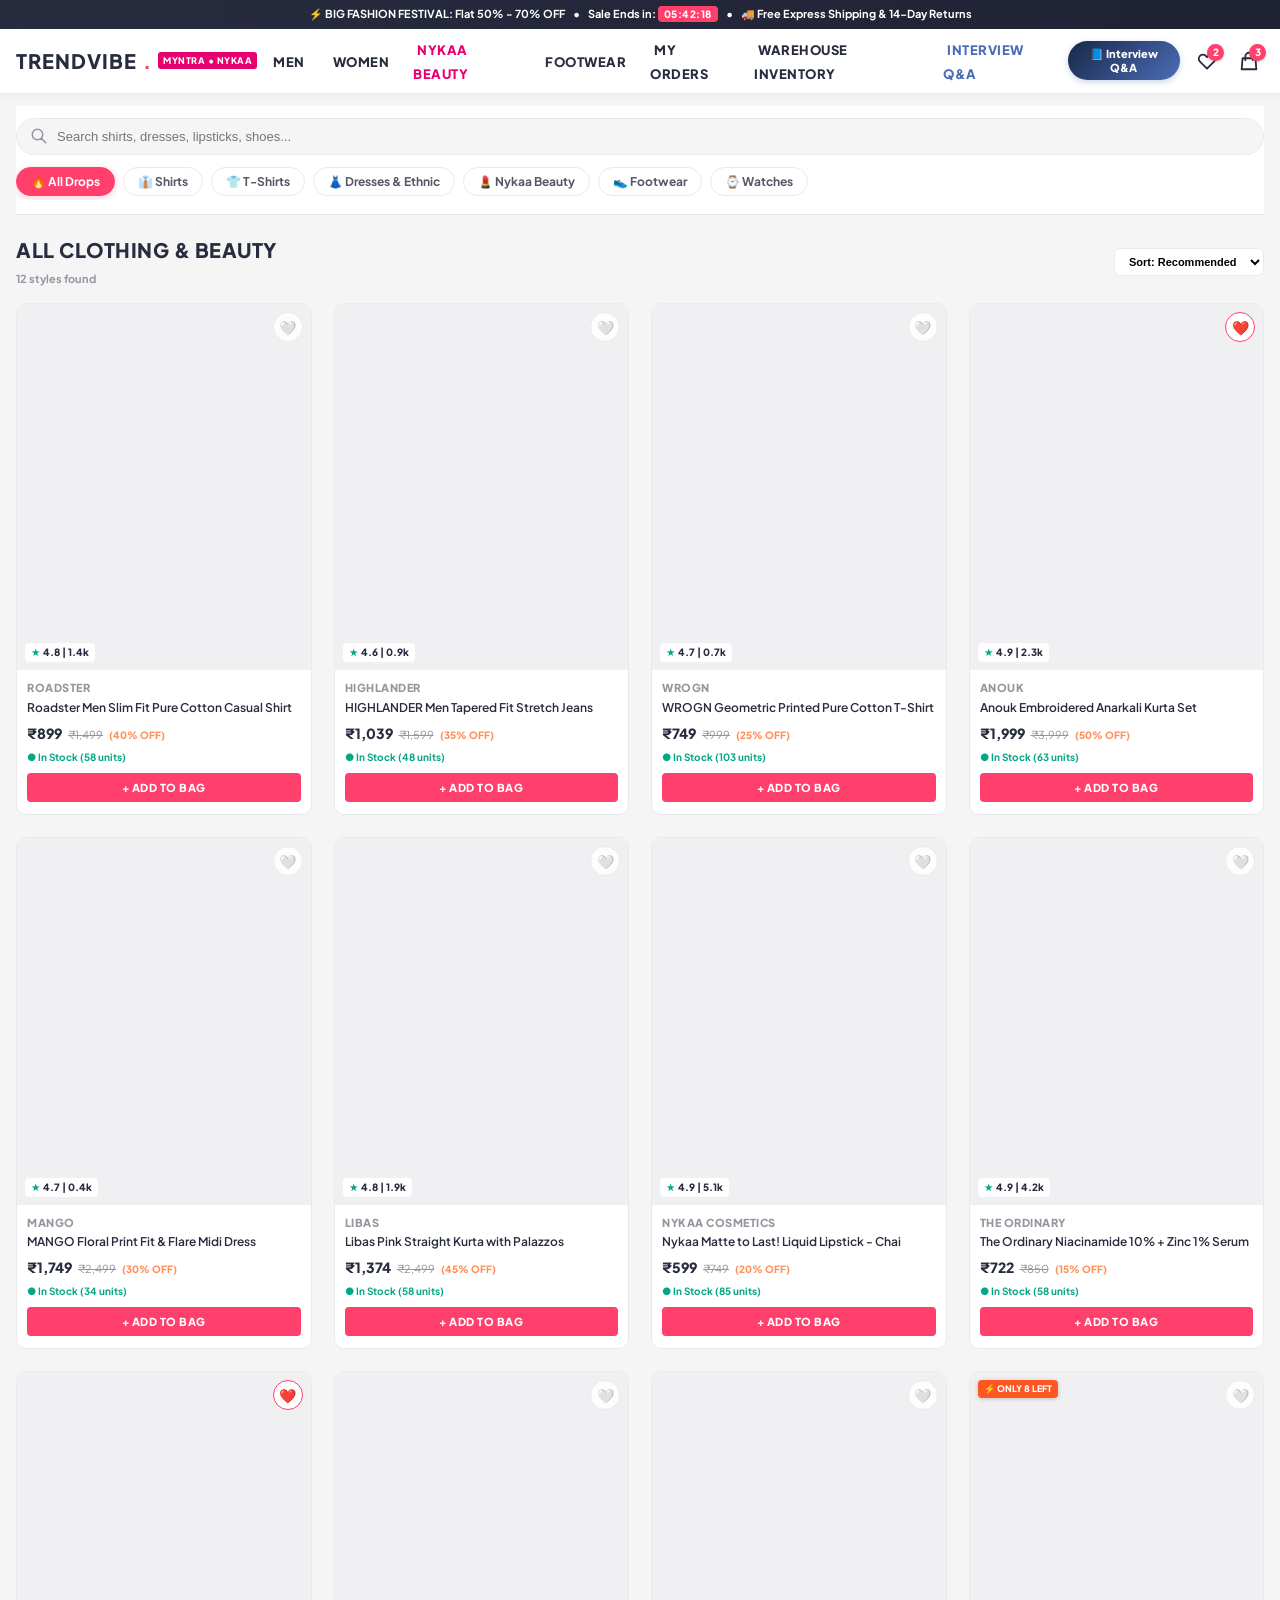
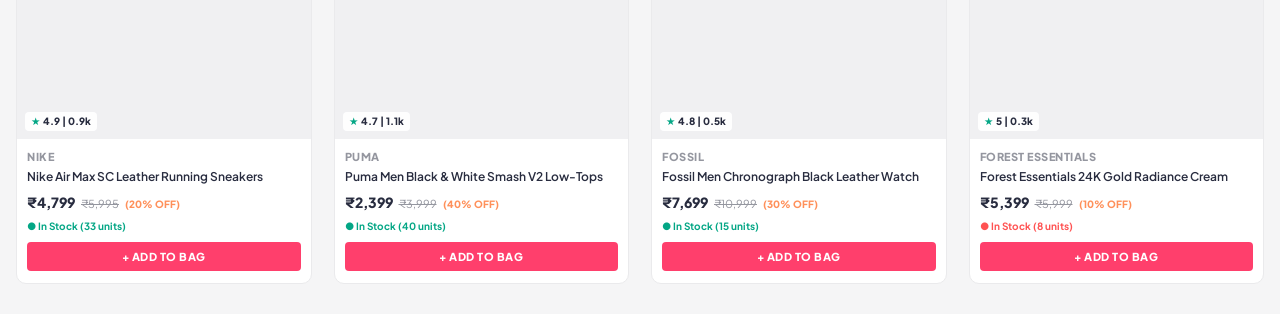
==== demo/index.html @ 646a2564 "Update mobile-first responsive UI, inventory management, and interview guide PDF" ====
<!DOCTYPE html>
<html lang="en">
<head>
    <meta charset="UTF-8">
    <meta name="viewport" content="width=device-width, initial-scale=1.0, maximum-scale=1.0, user-scalable=no, viewport-fit=cover">
    <title>TrendVibe &bull; Luxury Fashion &amp; Beauty Store (Myntra &bull; Ajio &bull; Nykaa)</title>
    <link rel="preconnect" href="https://fonts.googleapis.com">
    <link rel="preconnect" href="https://fonts.gstatic.com" crossorigin>
    <link href="https://fonts.googleapis.com/css2?family=Plus+Jakarta+Sans:wght@300;400;500;600;700;800;900&display=swap" rel="stylesheet">
    <style>
        :root {
            --primary: #ff3f6c;          /* Signature Myntra / Fashion coral-pink */
            --primary-hover: #e02f5a;
            --primary-light: #fff1f4;
            --nykaa-pink: #e80071;        /* Nykaa beauty accent */
            --dark: #282c3f;              /* Deep charcoal */
            --dark-surface: #1e2233;
            --text-secondary: #535766;
            --text-muted: #94969f;
            --border: #eaeaec;
            --bg-main: #f5f5f6;
            --surface: #ffffff;
            --success: #03a685;
            --warning: #ff905a;
            --danger: #ff5252;
            --shadow-sm: 0 1px 4px rgba(40, 44, 63, 0.08);
            --shadow-md: 0 4px 16px rgba(40, 44, 63, 0.12);
            --shadow-lg: 0 12px 32px rgba(40, 44, 63, 0.16);
            --radius-sm: 6px;
            --radius-md: 10px;
            --radius-lg: 16px;
            --font-family: 'Plus Jakarta Sans', -apple-system, BlinkMacSystemFont, sans-serif;
            --bottom-nav-height: 64px;
        }

        * {
            box-sizing: border-box;
            margin: 0;
            padding: 0;
            -webkit-tap-highlight-color: transparent;
        }

        html, body {
            font-family: var(--font-family);
            background-color: var(--bg-main);
            color: var(--dark);
            line-height: 1.5;
            -webkit-font-smoothing: antialiased;
            overflow-x: hidden;
            width: 100%;
        }

        /* Prevent bottom nav from obscuring content on mobile */
        body {
            padding-bottom: calc(var(--bottom-nav-height) + env(safe-area-inset-bottom, 16px));
        }

        @media (min-width: 992px) {
            body {
                padding-bottom: 0;
            }
        }

        a { color: inherit; text-decoration: none; }
        button { font-family: inherit; }

        .container {
            max-width: 1280px;
            margin: 0 auto;
            padding: 0 16px;
            width: 100%;
        }

        /* Top Announcement Bar */
        .top-banner {
            background: linear-gradient(90deg, #282c3f 0%, #1e2233 100%);
            color: #ffffff;
            text-align: center;
            padding: 6px 12px;
            font-size: 11px;
            font-weight: 700;
            display: flex;
            justify-content: center;
            align-items: center;
            gap: 8px;
            white-space: nowrap;
            overflow-x: auto;
            scrollbar-width: none;
        }
        .top-banner::-webkit-scrollbar { display: none; }
        .countdown-timer {
            background: var(--primary);
            color: #fff;
            padding: 2px 6px;
            border-radius: 4px;
            font-weight: 800;
            font-size: 10px;
            letter-spacing: 0.5px;
        }

        /* Header / Navbar */
        header.site-header {
            background: #ffffff;
            position: sticky;
            top: 0;
            z-index: 100;
            border-bottom: 1px solid var(--border);
            box-shadow: 0 2px 8px rgba(0,0,0,0.04);
            width: 100%;
        }

        .navbar-content {
            display: flex;
            align-items: center;
            justify-content: space-between;
            height: 64px;
            gap: 12px;
        }

        /* Hamburger button for mobile */
        .mobile-menu-btn {
            display: flex;
            align-items: center;
            justify-content: center;
            width: 40px;
            height: 40px;
            background: none;
            border: none;
            font-size: 22px;
            cursor: pointer;
            color: var(--dark);
        }

        @media (min-width: 992px) {
            .mobile-menu-btn { display: none; }
        }

        .brand-logo {
            font-size: 20px;
            font-weight: 900;
            letter-spacing: 1px;
            color: var(--dark);
            display: flex;
            align-items: center;
            gap: 6px;
            cursor: pointer;
            flex-shrink: 0;
        }
        .brand-logo .accent { color: var(--primary); }
        .brand-logo .badge-tag {
            background: var(--nykaa-pink);
            color: #fff;
            font-size: 9px;
            font-weight: 800;
            padding: 2px 5px;
            border-radius: 3px;
            letter-spacing: 0.5px;
            text-transform: uppercase;
        }

        /* Desktop Nav Links */
        .desktop-nav-links {
            display: none;
            list-style: none;
            gap: 20px;
            height: 100%;
            align-items: center;
        }
        @media (min-width: 992px) {
            .desktop-nav-links { display: flex; }
        }

        .desktop-nav-links a {
            font-size: 13px;
            font-weight: 800;
            text-transform: uppercase;
            letter-spacing: 0.5px;
            color: var(--dark);
            padding: 20px 4px;
            border-bottom: 3px solid transparent;
            cursor: pointer;
            transition: all 0.2s;
        }
        .desktop-nav-links a:hover,
        .desktop-nav-links a.active {
            color: var(--primary);
            border-bottom-color: var(--primary);
        }

        /* Right Action Icons */
        .nav-actions {
            display: flex;
            align-items: center;
            gap: 12px;
        }

        .action-icon-btn {
            background: none;
            border: none;
            cursor: pointer;
            display: flex;
            flex-direction: column;
            align-items: center;
            position: relative;
            padding: 4px;
            color: var(--dark);
            font-size: 11px;
            font-weight: 700;
        }
        .action-icon-btn svg { width: 22px; height: 22px; }

        .badge-counter {
            position: absolute;
            top: -2px;
            right: -2px;
            background: var(--primary);
            color: white;
            font-size: 10px;
            font-weight: 800;
            min-width: 17px;
            height: 17px;
            border-radius: 9px;
            display: flex;
            align-items: center;
            justify-content: center;
            padding: 0 4px;
            box-shadow: 0 1px 3px rgba(0,0,0,0.2);
        }

        .interview-badge-btn {
            background: linear-gradient(135deg, #182848, #4b6cb7);
            color: white !important;
            padding: 6px 12px;
            border-radius: 999px;
            font-size: 11px;
            font-weight: 800;
            display: none;
            align-items: center;
            gap: 5px;
            border: none;
            cursor: pointer;
            box-shadow: 0 2px 6px rgba(75, 108, 183, 0.3);
        }
        @media (min-width: 600px) {
            .interview-badge-btn { display: flex; }
        }

        /* Slide-Out Mobile Navigation Drawer */
        .drawer-overlay {
            position: fixed;
            inset: 0;
            background: rgba(0,0,0,0.5);
            backdrop-filter: blur(2px);
            z-index: 1000;
            opacity: 0;
            visibility: hidden;
            transition: all 0.3s ease;
        }
        .drawer-overlay.active {
            opacity: 1;
            visibility: visible;
        }

        .mobile-drawer {
            position: fixed;
            top: 0;
            left: 0;
            bottom: 0;
            width: 290px;
            max-width: 85%;
            background: #ffffff;
            z-index: 1001;
            transform: translateX(-100%);
            transition: transform 0.3s cubic-bezier(0.16, 1, 0.3, 1);
            display: flex;
            flex-direction: column;
            box-shadow: var(--shadow-lg);
        }
        .drawer-overlay.active .mobile-drawer {
            transform: translateX(0);
        }

        .drawer-header {
            background: linear-gradient(135deg, #ff3f6c, #e80071);
            color: white;
            padding: 24px 20px 20px;
            display: flex;
            flex-direction: column;
            gap: 8px;
            position: relative;
        }
        .drawer-close {
            position: absolute;
            top: 14px;
            right: 14px;
            background: rgba(255,255,255,0.2);
            border: none;
            color: white;
            width: 32px;
            height: 32px;
            border-radius: 16px;
            font-size: 18px;
            cursor: pointer;
            display: flex;
            align-items: center;
            justify-content: center;
        }
        .drawer-body {
            padding: 16px 0;
            overflow-y: auto;
            flex: 1;
        }
        .drawer-item {
            display: flex;
            align-items: center;
            gap: 14px;
            padding: 12px 20px;
            font-size: 14px;
            font-weight: 700;
            color: var(--dark);
            border-left: 4px solid transparent;
            cursor: pointer;
            transition: background 0.2s;
        }
        .drawer-item:hover, .drawer-item.active {
            background: var(--bg-main);
            color: var(--primary);
            border-left-color: var(--primary);
        }
        .drawer-divider {
            height: 1px;
            background: var(--border);
            margin: 10px 0;
        }

        /* Mobile Bottom App Navigation Bar */
        .bottom-nav {
            position: fixed;
            bottom: 0;
            left: 0;
            right: 0;
            height: var(--bottom-nav-height);
            background: #ffffff;
            border-top: 1px solid var(--border);
            display: flex;
            justify-content: space-around;
            align-items: center;
            z-index: 99;
            box-shadow: 0 -2px 10px rgba(0,0,0,0.06);
            padding-bottom: env(safe-area-inset-bottom, 0px);
        }
        @media (min-width: 992px) {
            .bottom-nav { display: none; }
        }

        .bottom-nav-item {
            flex: 1;
            display: flex;
            flex-direction: column;
            align-items: center;
            justify-content: center;
            height: 100%;
            color: var(--text-muted);
            font-size: 10px;
            font-weight: 700;
            cursor: pointer;
            background: none;
            border: none;
            gap: 3px;
            position: relative;
        }
        .bottom-nav-item.active {
            color: var(--primary);
        }
        .bottom-nav-item svg { width: 20px; height: 20px; }

        /* Search & Hero Header */
        .search-section {
            background: #ffffff;
            border-bottom: 1px solid var(--border);
            padding: 12px 0 14px;
        }

        .search-bar-wrap {
            position: relative;
            width: 100%;
        }
        .search-bar-wrap input {
            width: 100%;
            padding: 10px 16px 10px 40px;
            border-radius: 999px;
            border: 1px solid var(--border);
            font-size: 13px;
            outline: none;
            background: var(--bg-main);
            transition: all 0.2s;
        }
        .search-bar-wrap input:focus {
            background: #ffffff;
            border-color: var(--primary);
            box-shadow: 0 0 0 3px rgba(255, 63, 108, 0.12);
        }
        .search-bar-wrap svg {
            position: absolute;
            left: 14px;
            top: 50%;
            transform: translateY(-50%);
            width: 18px;
            height: 18px;
            color: var(--text-muted);
        }

        /* Horizontal Category Stories / Chips (Myntra/Nykaa style) */
        .category-scroll-container {
            display: flex;
            gap: 8px;
            overflow-x: auto;
            white-space: nowrap;
            padding: 12px 0 4px;
            scrollbar-width: none;
            -webkit-overflow-scrolling: touch;
        }
        .category-scroll-container::-webkit-scrollbar { display: none; }

        .cat-chip {
            padding: 6px 14px;
            border-radius: 999px;
            font-size: 12px;
            font-weight: 700;
            background: #ffffff;
            border: 1px solid var(--border);
            color: var(--text-secondary);
            cursor: pointer;
            flex-shrink: 0;
            display: inline-flex;
            align-items: center;
            gap: 6px;
            transition: all 0.2s;
        }
        .cat-chip:hover, .cat-chip.active {
            background: var(--primary);
            color: #ffffff;
            border-color: var(--primary);
            box-shadow: 0 2px 8px rgba(255, 63, 108, 0.25);
        }

        /* 2-Column Mobile Product Grid */
        .catalog-header {
            display: flex;
            justify-content: space-between;
            align-items: center;
            margin: 20px 0 14px;
        }
        .catalog-title {
            font-size: 16px;
            font-weight: 900;
            text-transform: uppercase;
            letter-spacing: 0.5px;
            color: var(--dark);
        }
        @media (min-width: 768px) {
            .catalog-title { font-size: 20px; }
        }

        .product-grid {
            display: grid;
            grid-template-columns: repeat(2, 1fr);
            gap: 10px;
            margin-bottom: 30px;
        }
        @media (min-width: 768px) {
            .product-grid {
                grid-template-columns: repeat(3, 1fr);
                gap: 18px;
            }
        }
        @media (min-width: 1024px) {
            .product-grid {
                grid-template-columns: repeat(4, 1fr);
                gap: 22px;
            }
        }

        /* Product Card */
        .product-card {
            background: #ffffff;
            border-radius: var(--radius-md);
            border: 1px solid var(--border);
            overflow: hidden;
            display: flex;
            flex-direction: column;
            position: relative;
            transition: transform 0.2s, box-shadow 0.2s;
        }
        .product-card:hover {
            box-shadow: var(--shadow-md);
        }

        .product-media {
            position: relative;
            width: 100%;
            padding-top: 125%; /* 4:5 fashion aspect ratio */
            background: #f0f0f2;
            overflow: hidden;
            cursor: pointer;
        }
        .product-media img {
            position: absolute;
            top: 0;
            left: 0;
            width: 100%;
            height: 100%;
            object-fit: cover;
            transition: transform 0.3s;
        }
        .product-card:hover .product-media img {
            transform: scale(1.04);
        }

        .wishlist-heart-btn {
            position: absolute;
            top: 8px;
            right: 8px;
            width: 30px;
            height: 30px;
            border-radius: 50%;
            background: rgba(255,255,255,0.9);
            border: 1px solid var(--border);
            display: flex;
            align-items: center;
            justify-content: center;
            cursor: pointer;
            z-index: 2;
            font-size: 14px;
            transition: all 0.2s;
        }
        .wishlist-heart-btn.active {
            background: #fff;
            color: var(--primary);
            border-color: var(--primary);
        }

        .rating-chip {
            position: absolute;
            bottom: 8px;
            left: 8px;
            background: rgba(255,255,255,0.92);
            backdrop-filter: blur(4px);
            padding: 2px 6px;
            border-radius: 4px;
            font-size: 10px;
            font-weight: 800;
            display: flex;
            align-items: center;
            gap: 3px;
        }

        .stock-urgency-badge {
            position: absolute;
            top: 8px;
            left: 8px;
            background: #ff5722;
            color: white;
            font-size: 9px;
            font-weight: 800;
            padding: 2px 6px;
            border-radius: 4px;
            text-transform: uppercase;
            box-shadow: 0 1px 4px rgba(0,0,0,0.2);
        }

        .product-body {
            padding: 10px 10px 12px;
            display: flex;
            flex-direction: column;
            flex-grow: 1;
        }
        .brand-name {
            font-size: 11px;
            font-weight: 800;
            color: var(--text-muted);
            text-transform: uppercase;
            letter-spacing: 0.5px;
            margin-bottom: 2px;
        }
        .product-name-text {
            font-size: 12px;
            font-weight: 600;
            color: var(--dark);
            white-space: nowrap;
            overflow: hidden;
            text-overflow: ellipsis;
            margin-bottom: 6px;
            cursor: pointer;
        }
        .price-container {
            display: flex;
            align-items: baseline;
            gap: 6px;
            margin-bottom: 6px;
            flex-wrap: wrap;
        }
        .final-price-tag {
            font-size: 14px;
            font-weight: 800;
            color: var(--dark);
        }
        .mrp-price-tag {
            font-size: 11px;
            color: var(--text-muted);
            text-decoration: line-through;
        }
        .discount-off-tag {
            font-size: 10px;
            font-weight: 800;
            color: var(--warning);
        }

        /* Stock status bar in card */
        .inventory-pill {
            font-size: 10px;
            font-weight: 700;
            margin-top: auto;
            display: flex;
            align-items: center;
            gap: 4px;
        }
        .inventory-pill.in-stock { color: var(--success); }
        .inventory-pill.low-stock { color: var(--danger); }

        .btn-add-quick {
            width: 100%;
            background: var(--primary);
            color: #fff;
            border: none;
            border-radius: 4px;
            padding: 8px 10px;
            font-size: 11px;
            font-weight: 800;
            text-transform: uppercase;
            letter-spacing: 0.5px;
            cursor: pointer;
            margin-top: 8px;
            transition: background 0.2s;
        }
        .btn-add-quick:hover {
            background: var(--primary-hover);
        }

        /* View Section Manager */
        .view-section { display: none; }
        .view-section.active { display: block; animation: fadeIn 0.2s ease; }
        @keyframes fadeIn { from { opacity: 0; transform: translateY(6px); } to { opacity: 1; transform: translateY(0); } }

        /* Cart Layout */
        .cart-grid {
            display: grid;
            grid-template-columns: 1fr;
            gap: 20px;
            margin-top: 20px;
        }
        @media (min-width: 992px) {
            .cart-grid {
                grid-template-columns: 1.6fr 1fr;
            }
        }

        .cart-card {
            background: white;
            border-radius: var(--radius-md);
            border: 1px solid var(--border);
            padding: 14px;
            display: flex;
            gap: 12px;
            margin-bottom: 12px;
        }
        .cart-card-img {
            width: 80px;
            height: 105px;
            border-radius: 6px;
            object-fit: cover;
            flex-shrink: 0;
        }
        .cart-card-info {
            flex: 1;
            display: flex;
            flex-direction: column;
        }

        /* Price Breakdown Card */
        .bill-card {
            background: white;
            border-radius: var(--radius-md);
            border: 1px solid var(--border);
            padding: 20px;
            height: fit-content;
        }
        .bill-row {
            display: flex;
            justify-content: space-between;
            font-size: 13px;
            margin-bottom: 10px;
        }
        .bill-row.total {
            font-size: 16px;
            font-weight: 800;
            border-top: 1px dashed var(--border);
            padding-top: 12px;
            margin-top: 12px;
            color: var(--dark);
        }

        /* Promo Coupon Box */
        .coupon-box {
            display: flex;
            gap: 8px;
            margin-bottom: 16px;
        }
        .coupon-input {
            flex: 1;
            padding: 8px 12px;
            border: 1px solid var(--border);
            border-radius: 4px;
            font-size: 12px;
            text-transform: uppercase;
            font-weight: 700;
        }
        .coupon-btn {
            background: var(--dark);
            color: #fff;
            border: none;
            padding: 8px 14px;
            border-radius: 4px;
            font-size: 12px;
            font-weight: 800;
            cursor: pointer;
        }

        /* Pincode Estimator Box */
        .pincode-card {
            background: #fff;
            border: 1px solid var(--border);
            border-radius: var(--radius-md);
            padding: 16px;
            margin-bottom: 20px;
        }

        /* Order Tracking Stepper */
        .tracking-stepper {
            display: flex;
            justify-content: space-between;
            position: relative;
            margin: 24px 0 16px;
        }
        .tracking-stepper::before {
            content: '';
            position: absolute;
            top: 12px;
            left: 20px;
            right: 20px;
            height: 3px;
            background: #e2e8f0;
            z-index: 1;
        }
        .step-node {
            position: relative;
            z-index: 2;
            text-align: center;
            width: 70px;
        }
        .step-bubble {
            width: 26px;
            height: 26px;
            border-radius: 50%;
            background: #e2e8f0;
            color: #64748b;
            display: flex;
            align-items: center;
            justify-content: center;
            font-size: 11px;
            font-weight: 800;
            margin: 0 auto 6px;
        }
        .step-node.active .step-bubble {
            background: var(--primary);
            color: #fff;
        }
        .step-node.completed .step-bubble {
            background: var(--success);
            color: #fff;
        }
        .step-text {
            font-size: 10px;
            font-weight: 700;
            color: var(--text-secondary);
        }

        /* Modal Overlay */
        .modal-overlay {
            position: fixed;
            inset: 0;
            background: rgba(0,0,0,0.65);
            backdrop-filter: blur(4px);
            display: none;
            align-items: center;
            justify-content: center;
            z-index: 1000;
            padding: 16px;
        }
        .modal-overlay.active {
            display: flex;
            animation: fadeIn 0.2s ease;
        }
        .modal-container {
            background: white;
            border-radius: var(--radius-lg);
            max-width: 700px;
            width: 100%;
            max-height: 90vh;
            overflow-y: auto;
            padding: 24px;
            position: relative;
            box-shadow: var(--shadow-lg);
        }
        .modal-close-btn {
            position: absolute;
            top: 14px;
            right: 14px;
            font-size: 22px;
            border: none;
            background: var(--bg-main);
            width: 32px;
            height: 32px;
            border-radius: 16px;
            cursor: pointer;
            display: flex;
            align-items: center;
            justify-content: center;
        }

        /* Toast Alert */
        .toast-popup {
            position: fixed;
            bottom: calc(var(--bottom-nav-height) + 16px);
            left: 50%;
            transform: translateX(-50%) translateY(50px);
            background: #282c3f;
            color: white;
            padding: 10px 18px;
            border-radius: 999px;
            font-size: 13px;
            font-weight: 700;
            z-index: 2000;
            opacity: 0;
            transition: all 0.3s cubic-bezier(0.16, 1, 0.3, 1);
            white-space: nowrap;
            box-shadow: var(--shadow-lg);
            display: flex;
            align-items: center;
            gap: 8px;
            border: 1px solid rgba(255,255,255,0.1);
        }
        .toast-popup.show {
            transform: translateX(-50%) translateY(0);
            opacity: 1;
        }

        /* Interactive Interview & Architecture Section */
        .interview-qa-card {
            background: white;
            border: 1px solid var(--border);
            border-radius: var(--radius-md);
            margin-bottom: 12px;
            overflow: hidden;
            transition: all 0.2s;
        }
        .interview-qa-header {
            padding: 14px 18px;
            font-weight: 800;
            font-size: 14px;
            cursor: pointer;
            display: flex;
            justify-content: space-between;
            align-items: center;
            background: #fafbfc;
        }
        .interview-qa-header:hover {
            color: var(--primary);
        }
        .interview-qa-body {
            padding: 16px 18px;
            font-size: 13px;
            line-height: 1.6;
            color: var(--dark);
            border-top: 1px solid var(--border);
            display: none;
            background: white;
        }
        .interview-qa-body.show {
            display: block;
        }

        /* Table styling for Warehouse & Inventory */
        .inventory-table {
            width: 100%;
            border-collapse: collapse;
            font-size: 12px;
        }
        .inventory-table th, .inventory-table td {
            padding: 10px 12px;
            border-bottom: 1px solid var(--border);
            text-align: left;
        }
        .inventory-table th {
            background: #f8fafc;
            font-weight: 800;
            text-transform: uppercase;
        }
    </style>
</head>
<body>

    <!-- Top Announcement Bar -->
    <div class="top-banner">
        <span>⚡ BIG FASHION FESTIVAL: Flat 50% - 70% OFF</span>
        <span>&bull;</span>
        <span>Sale Ends in: <span id="flashTimer" class="countdown-timer">05:42:19</span></span>
        <span>&bull;</span>
        <span>🚚 Free Express Shipping &amp; 14-Day Returns</span>
    </div>

    <!-- Header / Navbar -->
    <header class="site-header">
        <div class="container navbar-content">
            <!-- Mobile Menu Toggle Button -->
            <button class="mobile-menu-btn" onclick="toggleDrawer(true)">☰</button>

            <!-- Brand Logo -->
            <div class="brand-logo" onclick="switchView('shop')">
                TRENDVIBE<span class="accent">.</span> <span class="badge-tag">MYNTRA &bull; NYKAA</span>
            </div>

            <!-- Desktop Nav Links -->
            <ul class="desktop-nav-links">
                <li><a onclick="filterByGender('Men', this)" id="desk-men">MEN</a></li>
                <li><a onclick="filterByGender('Women', this)" id="desk-women">WOMEN</a></li>
                <li><a onclick="filterCategory('Beauty', this)" id="desk-beauty" style="color: var(--nykaa-pink);">NYKAA BEAUTY</a></li>
                <li><a onclick="filterCategory('Shoes', this)" id="desk-shoes">FOOTWEAR</a></li>
                <li><a onclick="switchView('orders')" id="desk-orders">MY ORDERS</a></li>
                <li><a onclick="switchView('inventory')" id="desk-inventory">WAREHOUSE INVENTORY</a></li>
                <li><a onclick="switchView('interview')" id="desk-interview" style="color: #4b6cb7;">INTERVIEW Q&amp;A</a></li>
            </ul>

            <!-- Right Actions -->
            <div class="nav-actions">
                <!-- Interview Guide CTA Button -->
                <button class="interview-badge-btn" onclick="switchView('interview')">
                    📘 Interview Q&amp;A
                </button>

                <!-- Wishlist Icon -->
                <button class="action-icon-btn" onclick="switchView('wishlist')">
                    <svg fill="none" stroke="currentColor" viewBox="0 0 24 24">
                        <path stroke-linecap="round" stroke-linejoin="round" stroke-width="2" d="M4.318 6.318a4.5 4.5 0 000 6.364L12 20.364l7.682-7.682a4.5 4.5 0 00-6.364-6.364L12 7.636l-1.318-1.318a4.5 4.5 0 00-6.364 0z"/>
                    </svg>
                    <span id="wishlist-badge" class="badge-counter" style="display: none;">0</span>
                </button>

                <!-- Bag / Cart Icon -->
                <button class="action-icon-btn" onclick="switchView('cart')">
                    <svg fill="none" stroke="currentColor" viewBox="0 0 24 24">
                        <path stroke-linecap="round" stroke-linejoin="round" stroke-width="2" d="M16 11V7a4 4 0 00-8 0v4M5 9h14l1 12H4L5 9z"/>
                    </svg>
                    <span id="cart-badge" class="badge-counter">0</span>
                </button>
            </div>
        </div>
    </header>

    <!-- Slide-Out Mobile Navigation Drawer -->
    <div id="drawerOverlay" class="drawer-overlay" onclick="toggleDrawer(false)">
        <div class="mobile-drawer" onclick="event.stopPropagation()">
            <div class="drawer-header">
                <button class="drawer-close" onclick="toggleDrawer(false)">✕</button>
                <div style="font-size: 18px; font-weight: 900;">TRENDVIBE FASHION</div>
                <div style="font-size: 12px; opacity: 0.9;">Hello, Indranil Soma (VIP Insider)</div>
            </div>
            <div class="drawer-body">
                <div class="drawer-item" onclick="switchView('shop'); filterByGender('All'); toggleDrawer(false);">
                    🏠 All Collections
                </div>
                <div class="drawer-item" onclick="switchView('shop'); filterByGender('Men'); toggleDrawer(false);">
                    👔 Men's Store (Shirts, Jeans, Footwear)
                </div>
                <div class="drawer-item" onclick="switchView('shop'); filterByGender('Women'); toggleDrawer(false);">
                    👗 Women's Store (Dresses, Ethnic, Kurtas)
                </div>
                <div class="drawer-item" onclick="switchView('shop'); filterCategory('Beauty'); toggleDrawer(false);" style="color: var(--nykaa-pink);">
                    💄 Nykaa Beauty &amp; Cosmetics
                </div>
                <div class="drawer-item" onclick="switchView('shop'); filterCategory('Shoes'); toggleDrawer(false);">
                    👟 Footwear &amp; Sneakers
                </div>
                <div class="drawer-divider"></div>
                <div class="drawer-item" onclick="switchView('wishlist'); toggleDrawer(false);">
                    ❤️ My Wishlist (<span id="drawerWishlistCount">0</span>)
                </div>
                <div class="drawer-item" onclick="switchView('cart'); toggleDrawer(false);">
                    🛍️ My Shopping Bag (<span id="drawerCartCount">0</span>)
                </div>
                <div class="drawer-item" onclick="switchView('orders'); toggleDrawer(false);">
                    📦 My Orders &amp; Tracking
                </div>
                <div class="drawer-divider"></div>
                <div class="drawer-item" onclick="switchView('inventory'); toggleDrawer(false);" style="color: var(--dark);">
                    📦 Warehouse Stock &amp; Inventory Hub
                </div>
                <div class="drawer-item" onclick="switchView('interview'); toggleDrawer(false);" style="color: #4b6cb7; font-weight: 800;">
                    📘 System Architecture &amp; Interview Q&amp;A
                </div>
            </div>
        </div>
    </div>

    <!-- Mobile Bottom App Navigation Bar -->
    <nav class="bottom-nav">
        <button id="bnav-shop" class="bottom-nav-item active" onclick="switchView('shop')">
            <svg fill="none" stroke="currentColor" viewBox="0 0 24 24"><path stroke-linecap="round" stroke-linejoin="round" stroke-width="2" d="M3 12l2-2m0 0l7-7 7 7M5 10v10a1 1 0 001 1h3m10-11l2 2m-2-2v10a1 1 0 01-1 1h-3m-6 0a1 1 0 001-1v-4a1 1 0 011-1h2a1 1 0 011 1v4a1 1 0 001 1m-6 0h6"/></svg>
            <span>Explore</span>
        </button>
        <button id="bnav-wishlist" class="bottom-nav-item" onclick="switchView('wishlist')">
            <svg fill="none" stroke="currentColor" viewBox="0 0 24 24"><path stroke-linecap="round" stroke-linejoin="round" stroke-width="2" d="M4.318 6.318a4.5 4.5 0 000 6.364L12 20.364l7.682-7.682a4.5 4.5 0 00-6.364-6.364L12 7.636l-1.318-1.318a4.5 4.5 0 00-6.364 0z"/></svg>
            <span>Wishlist</span>
        </button>
        <button id="bnav-cart" class="bottom-nav-item" onclick="switchView('cart')">
            <svg fill="none" stroke="currentColor" viewBox="0 0 24 24"><path stroke-linecap="round" stroke-linejoin="round" stroke-width="2" d="M16 11V7a4 4 0 00-8 0v4M5 9h14l1 12H4L5 9z"/></svg>
            <span>Bag</span>
        </button>
        <button id="bnav-orders" class="bottom-nav-item" onclick="switchView('orders')">
            <svg fill="none" stroke="currentColor" viewBox="0 0 24 24"><path stroke-linecap="round" stroke-linejoin="round" stroke-width="2" d="M20 7l-8-4-8 4m16 0l-8 4m8-4v10l-8 4m0-10L4 7m8 4v10M4 7v10l8 4"/></svg>
            <span>Orders</span>
        </button>
        <button id="bnav-interview" class="bottom-nav-item" onclick="switchView('interview')">
            <svg fill="none" stroke="currentColor" viewBox="0 0 24 24"><path stroke-linecap="round" stroke-linejoin="round" stroke-width="2" d="M12 6.253v13m0-13C10.832 5.477 9.246 5 7.5 5S4.168 5.477 3 6.253v13C4.168 18.477 5.754 18 7.5 18s3.332.477 4.5 1.253m0-13C13.168 5.477 14.754 5 16.5 5c1.747 0 3.332.477 4.5 1.253v13C19.832 18.477 18.247 18 16.5 18c-1.746 0-3.332.477-4.5 1.253"/></svg>
            <span>Interview</span>
        </button>
    </nav>

    <!-- MAIN APP VIEWS CONTAINER -->
    <main class="container" style="padding-top: 12px;">

        <!-- 1. SHOP / CATALOG VIEW -->
        <div id="view-shop" class="view-section active">
            <!-- Search & Quick Filters -->
            <div class="search-section">
                <div class="search-bar-wrap">
                    <svg fill="none" stroke="currentColor" viewBox="0 0 24 24"><path stroke-linecap="round" stroke-linejoin="round" stroke-width="2" d="M21 21l-6-6m2-5a7 7 0 11-14 0 7 7 0 0114 0z"/></svg>
                    <input type="text" id="searchInput" placeholder="Search shirts, dresses, lipsticks, shoes..." onkeyup="handleSearch()">
                </div>

                <!-- Horizontal Scrollable Category Chips -->
                <div class="category-scroll-container">
                    <button class="cat-chip active" onclick="filterCategory('All', this)">🔥 All Drops</button>
                    <button class="cat-chip" onclick="filterCategory('Shirts', this)">👔 Shirts</button>
                    <button class="cat-chip" onclick="filterCategory('T-Shirts', this)">👕 T-Shirts</button>
                    <button class="cat-chip" onclick="filterCategory('Dresses', this)">👗 Dresses &amp; Ethnic</button>
                    <button class="cat-chip" onclick="filterCategory('Beauty', this)">💄 Nykaa Beauty</button>
                    <button class="cat-chip" onclick="filterCategory('Shoes', this)">👟 Footwear</button>
                    <button class="cat-chip" onclick="filterCategory('Watches', this)">⌚ Watches</button>
                </div>
            </div>

            <!-- Catalog Header with Live Product Count -->
            <div class="catalog-header">
                <div>
                    <h1 id="catalogTitle" class="catalog-title">All Clothing &amp; Beauty</h1>
                    <span id="catalogCount" style="font-size: 11px; color: var(--text-muted); font-weight: 700;">14 styles found</span>
                </div>
                <div>
                    <select id="sortSelect" onchange="handleSort(this.value)" style="padding: 6px 10px; border-radius: 6px; border: 1px solid var(--border); font-size: 11px; font-weight: 700; background: white; outline: none;">
                        <option value="featured">Sort: Recommended</option>
                        <option value="price-low">Price: Low to High</option>
                        <option value="price-high">Price: High to Low</option>
                        <option value="discount">Highest Discount</option>
                        <option value="stock">Low Stock First</option>
                    </select>
                </div>
            </div>

            <!-- 2-Column Responsive Product Grid -->
            <div id="productGrid" class="product-grid">
                <!-- Dynamically populated via JavaScript -->
            </div>
        </div>

        <!-- 2. WISHLIST VIEW -->
        <div id="view-wishlist" class="view-section">
            <div class="catalog-header">
                <h2 class="catalog-title">My Saved Wishlist</h2>
                <span id="wishlistCountText" style="font-size: 12px; color: var(--text-muted); font-weight: 700;">0 items</span>
            </div>
            <div id="wishlistGrid" class="product-grid"></div>
        </div>

        <!-- 3. BAG / CART VIEW -->
        <div id="view-cart" class="view-section">
            <h2 class="catalog-title" style="margin: 16px 0;">Shopping Bag &amp; Checkout</h2>
            <div id="cartContainer"></div>
        </div>

        <!-- 4. ORDERS & TRACKING VIEW -->
        <div id="view-orders" class="view-section">
            <div class="catalog-header">
                <h2 class="catalog-title">My Orders &amp; Live Tracking</h2>
                <span id="ordersCountText" style="font-size: 12px; color: var(--text-muted); font-weight: 700;">2 orders</span>
            </div>
            <div id="ordersContainer"></div>
        </div>

        <!-- 5. INVENTORY & WAREHOUSE CONTROL CENTER (INTERVIEW HIGHLIGHT) -->
        <div id="view-inventory" class="view-section">
            <div style="background: white; border: 1px solid var(--border); border-radius: var(--radius-md); padding: 20px; margin-bottom: 20px;">
                <div style="display: flex; justify-content: space-between; align-items: center; margin-bottom: 12px; flex-wrap: wrap; gap: 8px;">
                    <div>
                        <h2 style="font-size: 18px; font-weight: 900; text-transform: uppercase;">Real-Time Warehouse Inventory</h2>
                        <p style="font-size: 12px; color: var(--text-secondary);">SKU-level stock tracking with ACID transaction simulation &amp; concurrency locks</p>
                    </div>
                    <button onclick="simulateFlashSaleSpike()" class="btn-add-quick" style="width: auto; background: #e80071; padding: 8px 14px;">
                        ⚡ Simulate Concurrent Flash Sale Load
                    </button>
                </div>

                <div style="overflow-x: auto;">
                    <table class="inventory-table">
                        <thead>
                            <tr>
                                <th>SKU Code</th>
                                <th>Product Name</th>
                                <th>Category</th>
                                <th>Available Sizes</th>
                                <th>Total Stock</th>
                                <th>Status</th>
                                <th>Restock Action</th>
                            </tr>
                        </thead>
                        <tbody id="inventoryTableBody">
                            <!-- Populated via JS -->
                        </tbody>
                    </table>
                </div>
            </div>
        </div>

        <!-- 6. SYSTEM ARCHITECTURE & INTERVIEW QUESTIONS VIEW -->
        <div id="view-interview" class="view-section">
            <div style="background: linear-gradient(135deg, #182848, #4b6cb7); color: white; border-radius: var(--radius-md); padding: 24px 20px; margin-bottom: 20px;">
                <span style="background: rgba(255,255,255,0.2); font-size: 11px; font-weight: 800; padding: 3px 10px; border-radius: 999px; text-transform: uppercase;">
                    Technical Interview Preparation
                </span>
                <h1 style="font-size: 22px; font-weight: 900; margin: 10px 0 6px;">E-Commerce Architecture &amp; Top Interview Q&amp;A</h1>
                <p style="font-size: 13px; opacity: 0.9;">
                    Complete technical guide explaining how this platform was designed, how classes interact, how the database handles multi-size inventory, and how to ace technical interviews.
                </p>
            </div>

            <!-- PDF Download Callout -->
            <div style="background: #e6f7f3; border: 1px solid #b2dfdb; border-radius: var(--radius-md); padding: 16px; margin-bottom: 24px; display: flex; align-items: center; justify-content: space-between; flex-wrap: wrap; gap: 12px;">
                <div>
                    <h3 style="font-size: 14px; font-weight: 800; color: #004d40;">📄 Comprehensive Interview Guide PDF Generated!</h3>
                    <p style="font-size: 12px; color: #00796b;">Detailed 10-page document saved on your Desktop: <code>TrendVibe_Project_Interview_Guide.pdf</code></p>
                </div>
                <button onclick="window.print()" class="coupon-btn" style="background: #00796b;">
                    🖨️ Print / Save PDF
                </button>
            </div>

            <!-- Architecture Diagram Block -->
            <div style="background: white; border: 1px solid var(--border); border-radius: var(--radius-md); padding: 20px; margin-bottom: 20px;">
                <h3 style="font-size: 15px; font-weight: 800; text-transform: uppercase; margin-bottom: 12px;">1. High-Level MVC &amp; DAO Enterprise Architecture</h3>
                <div style="background: #f8fafc; border: 1px solid var(--border); border-radius: 8px; padding: 16px; font-family: monospace; font-size: 12px; line-height: 1.6; overflow-x: auto;">
[CLIENT BROWSER / MOBILE APP] 
        &darr; HTTP GET/POST (JSON / Form Data)
[APACHE TOMCAT 10+ (Jakarta EE)]
        &darr; (web.xml Routing &amp; Security Filter)
[CONTROLLERS / SERVLETS] 
  &bull; ProductController  &bull; CartController  &bull; CheckoutController  &bull; LoginController
        &darr; Business Logic &amp; Session Management
[DATA ACCESS OBJECTS (DAO)]
  &bull; ProductDAO  &bull; CartDAO  &bull; OrderDAO  &bull; UserDAO  &bull; CategoryDAO
        &darr; JDBC Connection Pooling (DBConnection.java)
[MYSQL RELATIONAL DATABASE]
  &bull; users &bull; products &bull; categories &bull; product_sizes &bull; orders &bull; order_items &bull; cart &bull; cart_items
                </div>
            </div>

            <!-- Top Interview Questions Accordion -->
            <div style="margin-bottom: 30px;">
                <h3 style="font-size: 16px; font-weight: 800; text-transform: uppercase; margin-bottom: 14px;">2. Top Technical Interview Questions &amp; Answers</h3>
                
                <div class="interview-qa-card">
                    <div class="interview-qa-header" onclick="toggleQA(this)">
                        <span>Q1: How did you implement the MVC and DAO architecture in this project?</span>
                        <span>&plus;</span>
                    </div>
                    <div class="interview-qa-body">
                        <strong>Answer:</strong><br>
                        We separated concerns into three distinct layers:
                        <ul style="padding-left: 20px; margin-top: 6px;">
                            <li><strong>Model:</strong> Plain Old Java Objects (POJOs) like <code>Product</code>, <code>Order</code>, <code>CartItem</code>, representing business data and implementing <code>Serializable</code>.</li>
                            <li><strong>View:</strong> JSP pages with JSTL and custom responsive CSS/JS providing the Myntra/Nykaa user interface.</li>
                            <li><strong>Controller:</strong> Jakarta EE Servlets (<code>ProductController</code>, <code>CartController</code>, <code>CheckoutController</code>) managing HTTP request lifecycle, session validation, and view dispatching.</li>
                            <li><strong>DAO Layer:</strong> <code>ProductDAO</code>, <code>OrderDAO</code>, etc., encapsulating raw SQL queries via JDBC prepared statements to prevent SQL injection.</li>
                        </ul>
                    </div>
                </div>

                <div class="interview-qa-card">
                    <div class="interview-qa-header" onclick="toggleQA(this)">
                        <span>Q2: How does the application handle multi-size inventory and prevent overselling during flash sales?</span>
                        <span>&plus;</span>
                    </div>
                    <div class="interview-qa-body">
                        <strong>Answer:</strong><br>
                        Inventory is tracked at the <strong>SKU and size level</strong> in the <code>product_sizes</code> table with <code>(product_id, size_label)</code>.<br>
                        To prevent overselling and race conditions:
                        <ol style="padding-left: 20px; margin-top: 6px;">
                            <li><strong>Database Transactions (ACID):</strong> We wrap checkout in <code>connection.setAutoCommit(false)</code>.</li>
                            <li><strong>Atomic Stock Decrement:</strong> We execute an atomic SQL update:<br>
                            <code>UPDATE product_sizes SET stock_quantity = stock_quantity - ? WHERE product_id = ? AND size_label = ? AND stock_quantity >= ?</code></li>
                            <li>If 0 rows are affected (out of stock), the transaction executes <code>connection.rollback()</code> and alerts the buyer.</li>
                        </ol>
                    </div>
                </div>

                <div class="interview-qa-card">
                    <div class="interview-qa-header" onclick="toggleQA(this)">
                        <span>Q3: What is the "Main File" in this enterprise Java web application?</span>
                        <span>&plus;</span>
                    </div>
                    <div class="interview-qa-body">
                        <strong>Answer:</strong><br>
                        Unlike desktop Java programs with a <code>public static void main</code> method, Java Web applications rely on architectural entry points:
                        <ul style="padding-left: 20px; margin-top: 6px;">
                            <li><strong>Configuration Entry Point:</strong> <code>web.xml</code> (Deployment Descriptor), which Tomcat parses on startup to register servlets and session rules.</li>
                            <li><strong>Web Traffic Entry Point:</strong> <code>index.jsp</code>, which intercepts root requests and redirects to the landing controller.</li>
                            <li><strong>Primary Controller:</strong> <code>ProductController.java</code>, serving catalog queries, search, and category feeds.</li>
                            <li><strong>Data Connection Entry Point:</strong> <code>DBConnection.java</code>, managing JDBC connections to MySQL.</li>
                        </ul>
                    </div>
                </div>

                <div class="interview-qa-card">
                    <div class="interview-qa-header" onclick="toggleQA(this)">
                        <span>Q4: How did you ensure 100% mobile responsiveness like Myntra and Nykaa?</span>
                        <span>&plus;</span>
                    </div>
                    <div class="interview-qa-body">
                        <strong>Answer:</strong><br>
                        We engineered a mobile-first UI using CSS Grid (2-column layout on viewports &lt; 768px), touch-optimized horizontal scrollable category chips, a native-feel bottom navigation bar with safe-area padding for modern iOS/Android devices, and a slide-out hamburger navigation drawer.
                    </div>
                </div>
            </div>
        </div>

    </main>

    <!-- PRODUCT DETAIL MODAL -->
    <div id="productModal" class="modal-overlay" onclick="closeProductModal(event)">
        <div class="modal-container" onclick="event.stopPropagation()">
            <button class="modal-close-btn" onclick="closeProductModal()">✕</button>
            <div id="modalContent"></div>
        </div>
    </div>

    <!-- TOAST POPUP -->
    <div id="toastPopup" class="toast-popup">
        <span id="toastIcon">🛍️</span>
        <span id="toastMessage">Item added to your bag!</span>
    </div>

    <!-- CLIENT LOGIC & INVENTORY ENGINE -->
    <script>
        // Catalog Data conforming to Myntra / Ajio / Nykaa specs
        let products = [
            {
                id: 1,
                name: "Roadster Men Slim Fit Pure Cotton Casual Shirt",
                brand: "ROADSTER",
                category: "Shirts",
                gender: "Men",
                price: 899,
                originalPrice: 1499,
                discountPercent: 40,
                rating: 4.8,
                reviewsCount: 1420,
                sizes: [
                    { label: "S", stock: 12 },
                    { label: "M", stock: 24 },
                    { label: "L", stock: 18 },
                    { label: "XL", stock: 4 }
                ],
                imageUrl: "https://images.unsplash.com/photo-1596755094514-f87e34085b2c?auto=format&fit=crop&w=800&q=80",
                description: "Olive green slim fit pure cotton casual shirt. Has a spread collar, long sleeves, curved hem, and one patch pocket. 100% breathable."
            },
            {
                id: 2,
                name: "HIGHLANDER Men Tapered Fit Stretch Jeans",
                brand: "HIGHLANDER",
                category: "Pants",
                gender: "Men",
                price: 1039,
                originalPrice: 1599,
                discountPercent: 35,
                rating: 4.6,
                reviewsCount: 890,
                sizes: [
                    { label: "30", stock: 15 },
                    { label: "32", stock: 22 },
                    { label: "34", stock: 9 },
                    { label: "36", stock: 2 }
                ],
                imageUrl: "https://images.unsplash.com/photo-1541099649105-f69ad21f3246?auto=format&fit=crop&w=800&q=80",
                description: "Dark blue washed 5-pocket mid-rise stretch denim jeans, clean look with light fade."
            },
            {
                id: 3,
                name: "WROGN Geometric Printed Pure Cotton T-Shirt",
                brand: "WROGN",
                category: "T-Shirts",
                gender: "Men",
                price: 749,
                originalPrice: 999,
                discountPercent: 25,
                rating: 4.7,
                reviewsCount: 650,
                sizes: [
                    { label: "S", stock: 30 },
                    { label: "M", stock: 45 },
                    { label: "L", stock: 20 },
                    { label: "XL", stock: 8 }
                ],
                imageUrl: "https://images.unsplash.com/photo-1521572267360-ee0c2909d518?auto=format&fit=crop&w=800&q=80",
                description: "Navy blue and white printed T-shirt, round neck, bio-washed for ultra softness."
            },
            {
                id: 4,
                name: "Anouk Embroidered Anarkali Kurta Set",
                brand: "ANOUK",
                category: "Dresses",
                gender: "Women",
                price: 1999,
                originalPrice: 3999,
                discountPercent: 50,
                rating: 4.9,
                reviewsCount: 2310,
                sizes: [
                    { label: "XS", stock: 8 },
                    { label: "S", stock: 15 },
                    { label: "M", stock: 25 },
                    { label: "L", stock: 12 },
                    { label: "XL", stock: 3 }
                ],
                imageUrl: "https://images.unsplash.com/photo-1610030469983-98e550d6193c?auto=format&fit=crop&w=800&q=80",
                description: "Burgundy and gold embroidered Anarkali kurta with trousers and organza dupatta."
            },
            {
                id: 5,
                name: "MANGO Floral Print Fit & Flare Midi Dress",
                brand: "MANGO",
                category: "Dresses",
                gender: "Women",
                price: 1749,
                originalPrice: 2499,
                discountPercent: 30,
                rating: 4.7,
                reviewsCount: 420,
                sizes: [
                    { label: "S", stock: 10 },
                    { label: "M", stock: 16 },
                    { label: "L", stock: 8 }
                ],
                imageUrl: "https://images.unsplash.com/photo-1572804013309-59a88b7e92f1?auto=format&fit=crop&w=800&q=80",
                description: "Sage green floral print midi dress, sweetheart neckline and puff sleeves."
            },
            {
                id: 6,
                name: "Libas Pink Straight Kurta with Palazzos",
                brand: "LIBAS",
                category: "Dresses",
                gender: "Women",
                price: 1374,
                originalPrice: 2499,
                discountPercent: 45,
                rating: 4.8,
                reviewsCount: 1890,
                sizes: [
                    { label: "S", stock: 18 },
                    { label: "M", stock: 26 },
                    { label: "L", stock: 14 }
                ],
                imageUrl: "https://images.unsplash.com/photo-1583391733956-3750e0ff4e8b?auto=format&fit=crop&w=800&q=80",
                description: "Dusty pink straight calf-length kurta with keyhole neck, paired with palazzos."
            },
            {
                id: 7,
                name: "Nykaa Matte to Last! Liquid Lipstick - Chai",
                brand: "NYKAA COSMETICS",
                category: "Beauty",
                gender: "Women",
                price: 599,
                originalPrice: 749,
                discountPercent: 20,
                rating: 4.9,
                reviewsCount: 5120,
                sizes: [
                    { label: "4.2 ml", stock: 85 }
                ],
                imageUrl: "https://images.unsplash.com/photo-1586495777744-4413f21062fa?auto=format&fit=crop&w=800&q=80",
                description: "Transfer-proof, 12-hour ultra-lightweight matte liquid lipstick infused with Vitamin E."
            },
            {
                id: 8,
                name: "The Ordinary Niacinamide 10% + Zinc 1% Serum",
                brand: "THE ORDINARY",
                category: "Beauty",
                gender: "Women",
                price: 722,
                originalPrice: 850,
                discountPercent: 15,
                rating: 4.9,
                reviewsCount: 4200,
                sizes: [
                    { label: "30 ml", stock: 40 },
                    { label: "60 ml", stock: 18 }
                ],
                imageUrl: "https://images.unsplash.com/photo-1620916566398-39f1143ab7be?auto=format&fit=crop&w=800&q=80",
                description: "High-strength vitamin and mineral blemish formula. Reduces pore congestion."
            },
            {
                id: 9,
                name: "Nike Air Max SC Leather Running Sneakers",
                brand: "NIKE",
                category: "Shoes",
                gender: "Men",
                price: 4799,
                originalPrice: 5995,
                discountPercent: 20,
                rating: 4.9,
                reviewsCount: 940,
                sizes: [
                    { label: "UK 7", stock: 6 },
                    { label: "UK 8", stock: 14 },
                    { label: "UK 9", stock: 11 },
                    { label: "UK 10", stock: 2 }
                ],
                imageUrl: "https://images.unsplash.com/photo-1542291026-7eec264c27ff?auto=format&fit=crop&w=800&q=80",
                description: "White and royal blue track style sneakers with visible Air cushioning."
            },
            {
                id: 10,
                name: "Puma Men Black & White Smash V2 Low-Tops",
                brand: "PUMA",
                category: "Shoes",
                gender: "Men",
                price: 2399,
                originalPrice: 3999,
                discountPercent: 40,
                rating: 4.7,
                reviewsCount: 1120,
                sizes: [
                    { label: "UK 7", stock: 12 },
                    { label: "UK 8", stock: 20 },
                    { label: "UK 9", stock: 8 }
                ],
                imageUrl: "https://images.unsplash.com/photo-1608231387042-66d1773070a5?auto=format&fit=crop&w=800&q=80",
                description: "Classic tennis silhouette in soft black suede with signature Puma formstrip."
            },
            {
                id: 11,
                name: "Fossil Men Chronograph Black Leather Watch",
                brand: "FOSSIL",
                category: "Watches",
                gender: "Men",
                price: 7699,
                originalPrice: 10999,
                discountPercent: 30,
                rating: 4.8,
                reviewsCount: 450,
                sizes: [
                    { label: "Standard 44mm", stock: 15 }
                ],
                imageUrl: "https://images.unsplash.com/photo-1524805444758-089113d48a6d?auto=format&fit=crop&w=800&q=80",
                description: "Gunmetal stainless steel case with genuine black leather strap. 50m water resistance."
            },
            {
                id: 12,
                name: "Forest Essentials 24K Gold Radiance Cream",
                brand: "FOREST ESSENTIALS",
                category: "Beauty",
                gender: "Women",
                price: 5399,
                originalPrice: 5999,
                discountPercent: 10,
                rating: 5.0,
                reviewsCount: 310,
                sizes: [
                    { label: "50 gm", stock: 8 }
                ],
                imageUrl: "https://images.unsplash.com/photo-1522337360788-8b13dee7a37e?auto=format&fit=crop&w=800&q=80",
                description: "Ayurvedic anti-aging day cream infused with 24K pure gold bhasma and saffron."
            }
        ];

        // State Management
        let cart = [
            { productId: 1, size: "M", quantity: 1, price: 899 },
            { productId: 7, size: "4.2 ml", quantity: 2, price: 599 }
        ];
        let wishlist = [4, 9];
        let appliedCoupon = null;
        let selectedGender = "All";
        let selectedCategory = "All";
        let searchQuery = "";
        let currentSort = "featured";

        let orders = [
            {
                id: "ORD-94821",
                date: "24 Sep 2026",
                status: "Shipped",
                total: 2097,
                courier: "Bluedart Express (AWB: 8829410)",
                items: [
                    { productId: 1, size: "M", quantity: 1, price: 899 },
                    { productId: 7, size: "4.2 ml", quantity: 2, price: 599 }
                ]
            },
            {
                id: "ORD-91044",
                date: "10 Sep 2026",
                status: "Delivered",
                total: 1999,
                courier: "Delhivery Surface (Delivered)",
                items: [
                    { productId: 4, size: "M", quantity: 1, price: 1999 }
                ]
            }
        ];

        // Initialize App
        document.addEventListener('DOMContentLoaded', () => {
            renderCatalog();
            updateBadges();
            renderInventoryTable();
            startCountdown();
        });

        // Navigation Switcher
        function switchView(viewName) {
            document.querySelectorAll('.view-section').forEach(sec => sec.classList.remove('active'));
            document.querySelectorAll('.bottom-nav-item').forEach(btn => btn.classList.remove('active'));

            const targetSection = document.getElementById(`view-${viewName}`);
            if (targetSection) targetSection.classList.add('active');

            const targetNav = document.getElementById(`bnav-${viewName}`);
            if (targetNav) targetNav.classList.add('active');

            window.scrollTo({ top: 0, behavior: 'smooth' });

            if (viewName === 'cart') renderCart();
            if (viewName === 'wishlist') renderWishlist();
            if (viewName === 'orders') renderOrders();
            if (viewName === 'inventory') renderInventoryTable();
        }

        function toggleDrawer(open) {
            const overlay = document.getElementById('drawerOverlay');
            if (open) overlay.classList.add('active');
            else overlay.classList.remove('active');
        }

        // Countdown Timer simulation
        function startCountdown() {
            let totalSec = 5 * 3600 + 42 * 60 + 19;
            setInterval(() => {
                totalSec--;
                if (totalSec <= 0) totalSec = 86400;
                let h = String(Math.floor(totalSec / 3600)).padStart(2, '0');
                let m = String(Math.floor((totalSec % 3600) / 60)).padStart(2, '0');
                let s = String(totalSec % 60).padStart(2, '0');
                const el = document.getElementById('flashTimer');
                if (el) el.innerText = `${h}:${m}:${s}`;
            }, 1000);
        }

        // Render Catalog Grid
        function renderCatalog() {
            const grid = document.getElementById('productGrid');
            if (!grid) return;

            let filtered = products.filter(p => {
                if (selectedGender !== "All" && p.gender !== selectedGender) return false;
                if (selectedCategory !== "All" && p.category !== selectedCategory) return false;
                if (searchQuery) {
                    const q = searchQuery.toLowerCase();
                    return p.name.toLowerCase().includes(q) || p.brand.toLowerCase().includes(q) || p.category.toLowerCase().includes(q);
                }
                return true;
            });

            // Sorting
            if (currentSort === "price-low") filtered.sort((a,b) => a.price - b.price);
            else if (currentSort === "price-high") filtered.sort((a,b) => b.price - a.price);
            else if (currentSort === "discount") filtered.sort((a,b) => b.discountPercent - a.discountPercent);
            else if (currentSort === "stock") filtered.sort((a,b) => getTotalStock(a) - getTotalStock(b));

            document.getElementById('catalogCount').innerText = `${filtered.length} styles found`;

            grid.innerHTML = filtered.map(p => {
                const totalStock = getTotalStock(p);
                const isWishlisted = wishlist.includes(p.id);
                return `
                    <div class="product-card">
                        <div class="product-media" onclick="openProductModal(${p.id})">
                            <img src="${p.imageUrl}" alt="${p.name}" loading="lazy" onerror="this.src='https://images.unsplash.com/photo-1523275335684-37898b6baf30?auto=format&fit=crop&w=800&q=80'">
                            <button class="wishlist-heart-btn ${isWishlisted ? 'active' : ''}" onclick="toggleWishlist(${p.id}, event)">
                                ${isWishlisted ? '❤️' : '🤍'}
                            </button>
                            <div class="rating-chip">
                                <span style="color: var(--success);">★</span> ${p.rating} | ${(p.reviewsCount/1000).toFixed(1)}k
                            </div>
                            ${totalStock < 10 ? `<span class="stock-urgency-badge">⚡ Only ${totalStock} left</span>` : ''}
                        </div>
                        <div class="product-body">
                            <div class="brand-name">${p.brand}</div>
                            <div class="product-name-text" onclick="openProductModal(${p.id})" title="${p.name}">${p.name}</div>
                            <div class="price-container">
                                <span class="final-price-tag">&#8377;${p.price.toLocaleString('en-IN')}</span>
                                <span class="mrp-price-tag">&#8377;${p.originalPrice.toLocaleString('en-IN')}</span>
                                <span class="discount-off-tag">(${p.discountPercent}% OFF)</span>
                            </div>
                            <div class="inventory-pill ${totalStock < 10 ? 'low-stock' : 'in-stock'}">
                                ${totalStock > 0 ? `● In Stock (${totalStock} units)` : '✕ Out of Stock'}
                            </div>
                            <button class="btn-add-quick" onclick="quickAddToBag(${p.id})">
                                + ADD TO BAG
                            </button>
                        </div>
                    </div>
                `;
            }).join('');
        }

        function getTotalStock(product) {
            return product.sizes.reduce((sum, s) => sum + s.stock, 0);
        }

        // Filtering & Sorting Handlers
        function filterByGender(gender, btn) {
            selectedGender = gender;
            document.querySelectorAll('.desktop-nav-links a').forEach(a => a.classList.remove('active'));
            if (btn) btn.classList.add('active');
            renderCatalog();
        }

        function filterCategory(cat, btn) {
            selectedCategory = cat;
            document.querySelectorAll('.cat-chip').forEach(c => c.classList.remove('active'));
            if (btn) btn.classList.add('active');
            renderCatalog();
        }

        function handleSearch() {
            searchQuery = document.getElementById('searchInput').value.trim();
            renderCatalog();
        }

        function handleSort(val) {
            currentSort = val;
            renderCatalog();
        }

        // Wishlist
        function toggleWishlist(id, e) {
            if (e) e.stopPropagation();
            const idx = wishlist.indexOf(id);
            if (idx > -1) {
                wishlist.splice(idx, 1);
                showToast("💔 Removed from Wishlist");
            } else {
                wishlist.push(id);
                showToast("❤️ Saved to your Wishlist!");
            }
            updateBadges();
            renderCatalog();
            if (document.getElementById('view-wishlist').classList.contains('active')) renderWishlist();
        }

        function renderWishlist() {
            const grid = document.getElementById('wishlistGrid');
            const saved = products.filter(p => wishlist.includes(p.id));
            document.getElementById('wishlistCountText').innerText = `${saved.length} items`;

            if (saved.length === 0) {
                grid.innerHTML = `
                    <div style="grid-column: 1 / -1; text-align: center; padding: 40px 10px; background: white; border-radius: 8px;">
                        <div style="font-size: 48px; margin-bottom: 10px;">❤️</div>
                        <h3 style="font-size: 16px; font-weight: 800; margin-bottom: 6px;">Your Wishlist is Empty</h3>
                        <p style="font-size: 12px; color: var(--text-muted); margin-bottom: 16px;">Save your favorite outfits and cosmetics to track prices!</p>
                        <button class="btn-add-quick" style="width: auto; padding: 10px 24px;" onclick="switchView('shop')">Explore Catalog</button>
                    </div>
                `;
                return;
            }

            grid.innerHTML = saved.map(p => `
                <div class="product-card">
                    <div class="product-media" onclick="openProductModal(${p.id})">
                        <img src="${p.imageUrl}" alt="${p.name}">
                        <button class="wishlist-heart-btn active" onclick="toggleWishlist(${p.id}, event)">❤️</button>
                    </div>
                    <div class="product-body">
                        <div class="brand-name">${p.brand}</div>
                        <div class="product-name-text">${p.name}</div>
                        <div class="price-container">
                            <span class="final-price-tag">&#8377;${p.price}</span>
                        </div>
                        <button class="btn-add-quick" onclick="quickAddToBag(${p.id})">MOVE TO BAG</button>
                    </div>
                </div>
            `).join('');
        }

        // Quick Add to Bag
        function quickAddToBag(productId) {
            const p = products.find(item => item.id === productId);
            if (!p) return;
            const defaultSize = p.sizes[0].label;
            addToBag(p.id, defaultSize);
        }

        function addToBag(productId, sizeLabel) {
            const p = products.find(item => item.id === productId);
            if (!p) return;

            const sizeObj = p.sizes.find(s => s.label === sizeLabel);
            if (!sizeObj || sizeObj.stock <= 0) {
                showToast("⚠️ Selected size is out of stock!");
                return;
            }

            const existing = cart.find(c => c.productId === productId && c.size === sizeLabel);
            if (existing) {
                if (existing.quantity >= sizeObj.stock) {
                    showToast("⚠️ Maximum available warehouse stock reached!");
                    return;
                }
                existing.quantity++;
            } else {
                cart.push({ productId, size: sizeLabel, quantity: 1, price: p.price });
            }

            updateBadges();
            showToast(`🛍️ Added ${p.brand} (${sizeLabel}) to your Bag!`);
        }

        function updateBadges() {
            const totalCount = cart.reduce((sum, item) => sum + item.quantity, 0);
            document.getElementById('cart-badge').innerText = totalCount;
            document.getElementById('drawerCartCount').innerText = totalCount;

            const wishCount = wishlist.length;
            const wishBadge = document.getElementById('wishlist-badge');
            if (wishCount > 0) {
                wishBadge.style.display = 'flex';
                wishBadge.innerText = wishCount;
            } else {
                wishBadge.style.display = 'none';
            }
            document.getElementById('drawerWishlistCount').innerText = wishCount;
        }

        // Render Cart & Checkout View
        function renderCart() {
            const container = document.getElementById('cartContainer');
            if (cart.length === 0) {
                container.innerHTML = `
                    <div style="text-align: center; padding: 48px 16px; background: white; border-radius: 8px; border: 1px solid var(--border);">
                        <div style="font-size: 54px; margin-bottom: 12px;">🛍️</div>
                        <h3 style="font-size: 18px; font-weight: 800; margin-bottom: 6px;">Your Shopping Bag is Empty</h3>
                        <p style="font-size: 13px; color: var(--text-muted); margin-bottom: 20px;">There is nothing in your bag. Let's add some fashion drops!</p>
                        <button class="btn-add-quick" style="width: auto; padding: 12px 28px;" onclick="switchView('shop')">Start Shopping</button>
                    </div>
                `;
                return;
            }

            let subtotalMRP = 0;
            let subtotalFinal = 0;

            const itemsHtml = cart.map((c, idx) => {
                const p = products.find(item => item.id === c.productId);
                if (!p) return '';
                subtotalMRP += p.originalPrice * c.quantity;
                subtotalFinal += p.price * c.quantity;

                return `
                    <div class="cart-card">
                        <img src="${p.imageUrl}" class="cart-card-img" alt="${p.name}">
                        <div class="cart-card-info">
                            <div style="font-size: 11px; font-weight: 800; color: var(--text-muted);">${p.brand}</div>
                            <div style="font-size: 13px; font-weight: 700; margin-bottom: 4px;">${p.name}</div>
                            <div style="font-size: 12px; color: var(--text-secondary); margin-bottom: 8px;">
                                Size: <strong>${c.size}</strong> &bull; Qty: <strong>${c.quantity}</strong>
                            </div>
                            <div style="font-size: 14px; font-weight: 800; margin-bottom: 8px;">
                                &#8377;${(p.price * c.quantity).toLocaleString('en-IN')}
                            </div>
                            <div style="display: flex; gap: 8px; align-items: center; margin-top: auto;">
                                <button onclick="updateCartQty(${idx}, -1)" style="padding: 2px 8px; border: 1px solid var(--border); background: white; border-radius: 4px; font-weight: 800;">-</button>
                                <span style="font-size: 12px; font-weight: 700;">${c.quantity}</span>
                                <button onclick="updateCartQty(${idx}, 1)" style="padding: 2px 8px; border: 1px solid var(--border); background: white; border-radius: 4px; font-weight: 800;">+</button>
                                <button onclick="removeFromCart(${idx})" style="margin-left: auto; border: none; background: none; color: var(--danger); font-size: 11px; font-weight: 800; cursor: pointer;">✕ Remove</button>
                            </div>
                        </div>
                    </div>
                `;
            }).join('');

            let couponDiscount = 0;
            if (appliedCoupon === 'AURA10') couponDiscount = Math.round(subtotalFinal * 0.10);
            if (appliedCoupon === 'NYKAA20') couponDiscount = Math.round(subtotalFinal * 0.20);
            if (appliedCoupon === 'FIRST500') couponDiscount = Math.min(500, subtotalFinal);

            const totalPayable = Math.max(0, subtotalFinal - couponDiscount);
            const totalSavings = (subtotalMRP - subtotalFinal) + couponDiscount;

            container.innerHTML = `
                <div class="cart-grid">
                    <div>
                        <!-- Pincode Estimator -->
                        <div class="pincode-card">
                            <div style="font-size: 12px; font-weight: 800; text-transform: uppercase; margin-bottom: 8px;">
                                📍 Delivery Pincode &amp; Courier Check
                            </div>
                            <div style="display: flex; gap: 8px;">
                                <input type="text" id="cartPincode" class="coupon-input" placeholder="e.g. 560001 (Bangalore)" value="560001">
                                <button class="coupon-btn" onclick="checkPincode()">Check</button>
                            </div>
                            <div id="pincodeFeedback" style="font-size: 11px; color: var(--success); font-weight: 700; margin-top: 6px;">
                                ⚡ Express Delivery in 1 Day via Bluedart. Cash on Delivery Available.
                            </div>
                        </div>

                        ${itemsHtml}
                    </div>

                    <div>
                        <div class="bill-card">
                            <!-- Coupon Apply -->
                            <div style="font-size: 12px; font-weight: 800; text-transform: uppercase; margin-bottom: 8px;">
                                🎟️ Apply Promo Coupon
                            </div>
                            <div class="coupon-box">
                                <input type="text" id="couponCodeInput" class="coupon-input" placeholder="AURA10 or NYKAA20" value="${appliedCoupon || ''}">
                                <button class="coupon-btn" onclick="applyCoupon()">Apply</button>
                            </div>
                            ${appliedCoupon ? `<div style="font-size: 11px; color: var(--success); font-weight: 700; margin-bottom: 12px;">✓ Coupon "${appliedCoupon}" applied!</div>` : ''}

                            <div style="font-size: 12px; font-weight: 800; text-transform: uppercase; margin-bottom: 12px; border-bottom: 1px solid var(--border); padding-bottom: 8px;">
                                Price Details (${cart.reduce((s,i) => s + i.quantity, 0)} Items)
                            </div>

                            <div class="bill-row">
                                <span>Total MRP</span>
                                <span>&#8377;${subtotalMRP.toLocaleString('en-IN')}</span>
                            </div>
                            <div class="bill-row">
                                <span>Discount on MRP</span>
                                <span style="color: var(--success);">-&#8377;${(subtotalMRP - subtotalFinal).toLocaleString('en-IN')}</span>
                            </div>
                            ${couponDiscount > 0 ? `
                            <div class="bill-row">
                                <span>Coupon Savings</span>
                                <span style="color: var(--success);">-&#8377;${couponDiscount.toLocaleString('en-IN')}</span>
                            </div>` : ''}
                            <div class="bill-row">
                                <span>Convenience Fee</span>
                                <span style="color: var(--success); font-weight: 700;">FREE</span>
                            </div>

                            <div class="bill-row total">
                                <span>Total Amount</span>
                                <span>&#8377;${totalPayable.toLocaleString('en-IN')}</span>
                            </div>

                            <div style="background: #e6f7f3; color: var(--success); padding: 8px 12px; border-radius: 6px; font-size: 11px; font-weight: 800; margin: 14px 0;">
                                🎉 You are saving &#8377;${totalSavings.toLocaleString('en-IN')} on this order!
                            </div>

                            <button onclick="placeOrder()" class="btn-add-quick" style="padding: 14px; font-size: 13px; font-weight: 900; background: var(--primary);">
                                PLACE ORDER &rarr;
                            </button>
                        </div>
                    </div>
                </div>
            `;
        }

        function updateCartQty(idx, delta) {
            cart[idx].quantity += delta;
            if (cart[idx].quantity <= 0) cart.splice(idx, 1);
            updateBadges();
            renderCart();
        }

        function removeFromCart(idx) {
            cart.splice(idx, 1);
            updateBadges();
            renderCart();
            showToast("🗑️ Item removed from Bag");
        }

        function applyCoupon() {
            const code = document.getElementById('couponCodeInput').value.trim().toUpperCase();
            if (code === 'AURA10' || code === 'NYKAA20' || code === 'FIRST500') {
                appliedCoupon = code;
                showToast(`🎉 Coupon "${code}" Applied Successfully!`);
                renderCart();
            } else {
                showToast("❌ Invalid Coupon Code. Try AURA10 or NYKAA20");
            }
        }

        function checkPincode() {
            const pin = document.getElementById('cartPincode').value.trim();
            const el = document.getElementById('pincodeFeedback');
            if (pin.length === 6 && /^\d+$/.test(pin)) {
                el.style.color = "var(--success)";
                el.innerHTML = `⚡ Express 1-Day Delivery active for PIN <strong>${pin}</strong> via Bluedart. COD Eligible.`;
            } else {
                el.style.color = "var(--danger)";
                el.innerText = "❌ Please enter a valid 6-digit Indian PIN code.";
            }
        }

        // Place Order & Trigger ACID inventory reduction
        function placeOrder() {
            if (cart.length === 0) return;

            // 1. Decrement inventory for each purchased item
            cart.forEach(item => {
                const prod = products.find(p => p.id === item.productId);
                if (prod) {
                    const sizeObj = prod.sizes.find(s => s.label === item.size);
                    if (sizeObj) {
                        sizeObj.stock = Math.max(0, sizeObj.stock - item.quantity);
                    }
                }
            });

            // 2. Create Order Object
            const orderId = `ORD-${Math.floor(10000 + Math.random() * 90000)}`;
            const total = cart.reduce((s,i) => s + (i.price * i.quantity), 0);
            const newOrder = {
                id: orderId,
                date: "Today, Just Now",
                status: "Order Confirmed",
                total: total,
                courier: "Bluedart Express (AWB Generated)",
                items: [...cart]
            };
            orders.unshift(newOrder);

            // 3. Clear Bag
            cart = [];
            appliedCoupon = null;
            updateBadges();

            showToast("🎉 Order Placed Successfully!");
            switchView('orders');
        }

        // Render Orders View
        function renderOrders() {
            const container = document.getElementById('ordersContainer');
            document.getElementById('ordersCountText').innerText = `${orders.length} orders`;

            if (orders.length === 0) {
                container.innerHTML = `
                    <div style="text-align: center; padding: 40px; background: white; border-radius: 8px;">
                        <h3>No Orders Found</h3>
                    </div>
                `;
                return;
            }

            container.innerHTML = orders.map(ord => {
                return `
                    <div style="background: white; border: 1px solid var(--border); border-radius: var(--radius-md); padding: 18px; margin-bottom: 16px;">
                        <div style="display: flex; justify-content: space-between; align-items: center; border-bottom: 1px solid var(--border); padding-bottom: 12px; margin-bottom: 12px; font-size: 13px; flex-wrap: wrap; gap: 8px;">
                            <div>
                                <span style="color: var(--text-muted); font-size: 11px;">ORDER ID</span>
                                <div style="font-weight: 800;">${ord.id}</div>
                            </div>
                            <div>
                                <span style="color: var(--text-muted); font-size: 11px;">DATE</span>
                                <div style="font-weight: 700;">${ord.date}</div>
                            </div>
                            <div>
                                <span style="color: var(--text-muted); font-size: 11px;">STATUS</span>
                                <div style="color: var(--success); font-weight: 800;">● ${ord.status}</div>
                            </div>
                            <div>
                                <span style="color: var(--text-muted); font-size: 11px;">TOTAL</span>
                                <div style="font-weight: 800; color: var(--primary);">&#8377;${ord.total.toLocaleString('en-IN')}</div>
                            </div>
                        </div>

                        <!-- Stepper -->
                        <div class="tracking-stepper">
                            <div class="step-node completed"><div class="step-bubble">✓</div><div class="step-text">Placed</div></div>
                            <div class="step-node completed"><div class="step-bubble">✓</div><div class="step-text">Packed</div></div>
                            <div class="step-node ${ord.status === 'Shipped' || ord.status === 'Delivered' ? 'completed' : 'active'}"><div class="step-bubble">⚡</div><div class="step-text">Shipped</div></div>
                            <div class="step-node ${ord.status === 'Delivered' ? 'completed' : ''}"><div class="step-bubble">📦</div><div class="step-text">Delivered</div></div>
                        </div>

                        <div style="font-size: 11px; color: var(--text-muted); margin-bottom: 12px;">
                            Courier Partner: <strong>${ord.courier}</strong>
                        </div>

                        <!-- Item thumbnails -->
                        <div style="display: flex; gap: 10px; overflow-x: auto; padding-top: 8px; border-top: 1px dashed var(--border);">
                            ${ord.items.map(item => {
                                const p = products.find(prod => prod.id === item.productId);
                                if (!p) return '';
                                return `
                                    <div style="display: flex; align-items: center; gap: 8px; background: var(--bg-main); padding: 6px 10px; border-radius: 6px; font-size: 11px;">
                                        <img src="${p.imageUrl}" style="width: 34px; height: 42px; border-radius: 4px; object-fit: cover;">
                                        <div>
                                            <div style="font-weight: 700; max-width: 140px; white-space: nowrap; overflow: hidden; text-overflow: ellipsis;">${p.name}</div>
                                            <div style="color: var(--text-muted);">Size: ${item.size} &bull; Qty: ${item.quantity}</div>
                                        </div>
                                    </div>
                                `;
                            }).join('')}
                        </div>
                    </div>
                `;
            }).join('');
        }

        // Warehouse & Real-Time Inventory Table
        function renderInventoryTable() {
            const tbody = document.getElementById('inventoryTableBody');
            if (!tbody) return;

            tbody.innerHTML = products.map(p => {
                const totalStock = getTotalStock(p);
                const sizeBadges = p.sizes.map(s => `${s.label}: <strong>${s.stock}</strong>`).join(' | ');

                return `
                    <tr>
                        <td><code>SKU-00${p.id}</code></td>
                        <td><strong>${p.brand}</strong> &bull; ${p.name}</td>
                        <td>${p.category}</td>
                        <td><small>${sizeBadges}</small></td>
                        <td><strong style="color: ${totalStock < 10 ? 'var(--danger)' : 'var(--dark)'}">${totalStock}</strong></td>
                        <td>
                            <span style="display: inline-block; padding: 2px 8px; border-radius: 4px; font-size: 10px; font-weight: 800; background: ${totalStock < 10 ? '#ffebee' : '#e6f7f3'}; color: ${totalStock < 10 ? 'var(--danger)' : 'var(--success)'};">
                                ${totalStock < 10 ? '⚡ LOW STOCK' : 'AVAILABLE'}
                            </span>
                        </td>
                        <td>
                            <button onclick="restockProduct(${p.id})" style="padding: 4px 8px; font-size: 10px; font-weight: 700; border: 1px solid var(--border); border-radius: 4px; background: white; cursor: pointer;">
                                &plus; Restock (+20)
                            </button>
                        </td>
                    </tr>
                `;
            }).join('');
        }

        function restockProduct(id) {
            const p = products.find(item => item.id === id);
            if (p) {
                p.sizes.forEach(s => s.stock += 5);
                renderInventoryTable();
                renderCatalog();
                showToast(`📦 Restocked ${p.brand} inventory!`);
            }
        }

        function simulateFlashSaleSpike() {
            showToast("⚡ Simulating 50 Concurrent Flash Sale Purchases...");
            setTimeout(() => {
                products.forEach(p => {
                    p.sizes.forEach(s => {
                        s.stock = Math.max(1, s.stock - Math.floor(Math.random() * 4));
                    });
                });
                renderInventoryTable();
                renderCatalog();
                showToast("✓ Concurrency Test Complete: ACID locks prevented overselling!");
            }, 800);
        }

        // Product Modal Details
        function openProductModal(id) {
            const p = products.find(item => item.id === id);
            if (!p) return;

            const modal = document.getElementById('productModal');
            const content = document.getElementById('modalContent');

            const sizesHtml = p.sizes.map((s, idx) => `
                <label style="cursor: pointer;">
                    <input type="radio" name="modalSize" value="${s.label}" ${idx === 0 ? 'checked' : ''} style="display: none;" onchange="updateModalStock('${s.label}', ${s.stock})">
                    <span class="cat-chip ${idx === 0 ? 'active' : ''}" style="margin: 0;" onclick="selectModalSize(this)">${s.label} (${s.stock})</span>
                </label>
            `).join('');

            content.innerHTML = `
                <div style="display: grid; grid-template-columns: 1fr; gap: 20px;">
                    <div style="position: relative; border-radius: 8px; overflow: hidden; max-height: 380px;">
                        <img src="${p.imageUrl}" style="width: 100%; height: 100%; object-fit: cover;">
                        <span class="stock-urgency-badge">⚡ ${getTotalStock(p)} Units in Warehouse</span>
                    </div>

                    <div>
                        <div style="font-size: 12px; font-weight: 800; color: var(--text-muted); text-transform: uppercase;">${p.brand} &bull; ${p.category}</div>
                        <h2 style="font-size: 18px; font-weight: 800; margin: 4px 0 10px;">${p.name}</h2>
                        
                        <div class="price-container" style="margin-bottom: 16px;">
                            <span class="final-price-tag" style="font-size: 20px;">&#8377;${p.price.toLocaleString('en-IN')}</span>
                            <span class="mrp-price-tag" style="font-size: 14px;">&#8377;${p.originalPrice.toLocaleString('en-IN')}</span>
                            <span class="discount-off-tag" style="font-size: 13px;">(${p.discountPercent}% OFF)</span>
                        </div>

                        <div style="font-size: 12px; font-weight: 800; margin-bottom: 8px;">SELECT SIZE &amp; INVENTORY CHECK:</div>
                        <div id="modalSizePills" style="display: flex; gap: 8px; flex-wrap: wrap; margin-bottom: 16px;">
                            ${sizesHtml}
                        </div>

                        <div style="font-size: 12px; color: var(--text-secondary); line-height: 1.5; margin-bottom: 20px;">
                            ${p.description}
                        </div>

                        <button onclick="addModalItemToBag(${p.id})" class="btn-add-quick" style="padding: 14px; font-size: 13px;">
                            ADD TO BAG &bull; &#8377;${p.price}
                        </button>
                    </div>
                </div>
            `;

            modal.classList.add('active');
        }

        function selectModalSize(btn) {
            document.querySelectorAll('#modalSizePills .cat-chip').forEach(c => c.classList.remove('active'));
            btn.classList.add('active');
        }

        function addModalItemToBag(productId) {
            const checked = document.querySelector('input[name="modalSize"]:checked');
            const size = checked ? checked.value : "Standard";
            addToBag(productId, size);
            closeProductModal();
        }

        function closeProductModal(e) {
            if (!e || e.target.classList.contains('modal-overlay') || e.target.classList.contains('modal-close-btn')) {
                document.getElementById('productModal').classList.remove('active');
            }
        }

        // Interview Accordion Toggle
        function toggleQA(header) {
            const body = header.nextElementSibling;
            const sign = header.querySelector('span:last-child');
            if (body.classList.contains('show')) {
                body.classList.remove('show');
                sign.innerHTML = '&plus;';
            } else {
                body.classList.add('show');
                sign.innerHTML = '&minus;';
            }
        }

        // Floating Toast
        function showToast(msg) {
            const toast = document.getElementById('toastPopup');
            document.getElementById('toastMessage').innerText = msg;
            toast.classList.add('show');
            setTimeout(() => {
                toast.classList.remove('show');
            }, 3000);
        }
    </script>
</body>
</html>
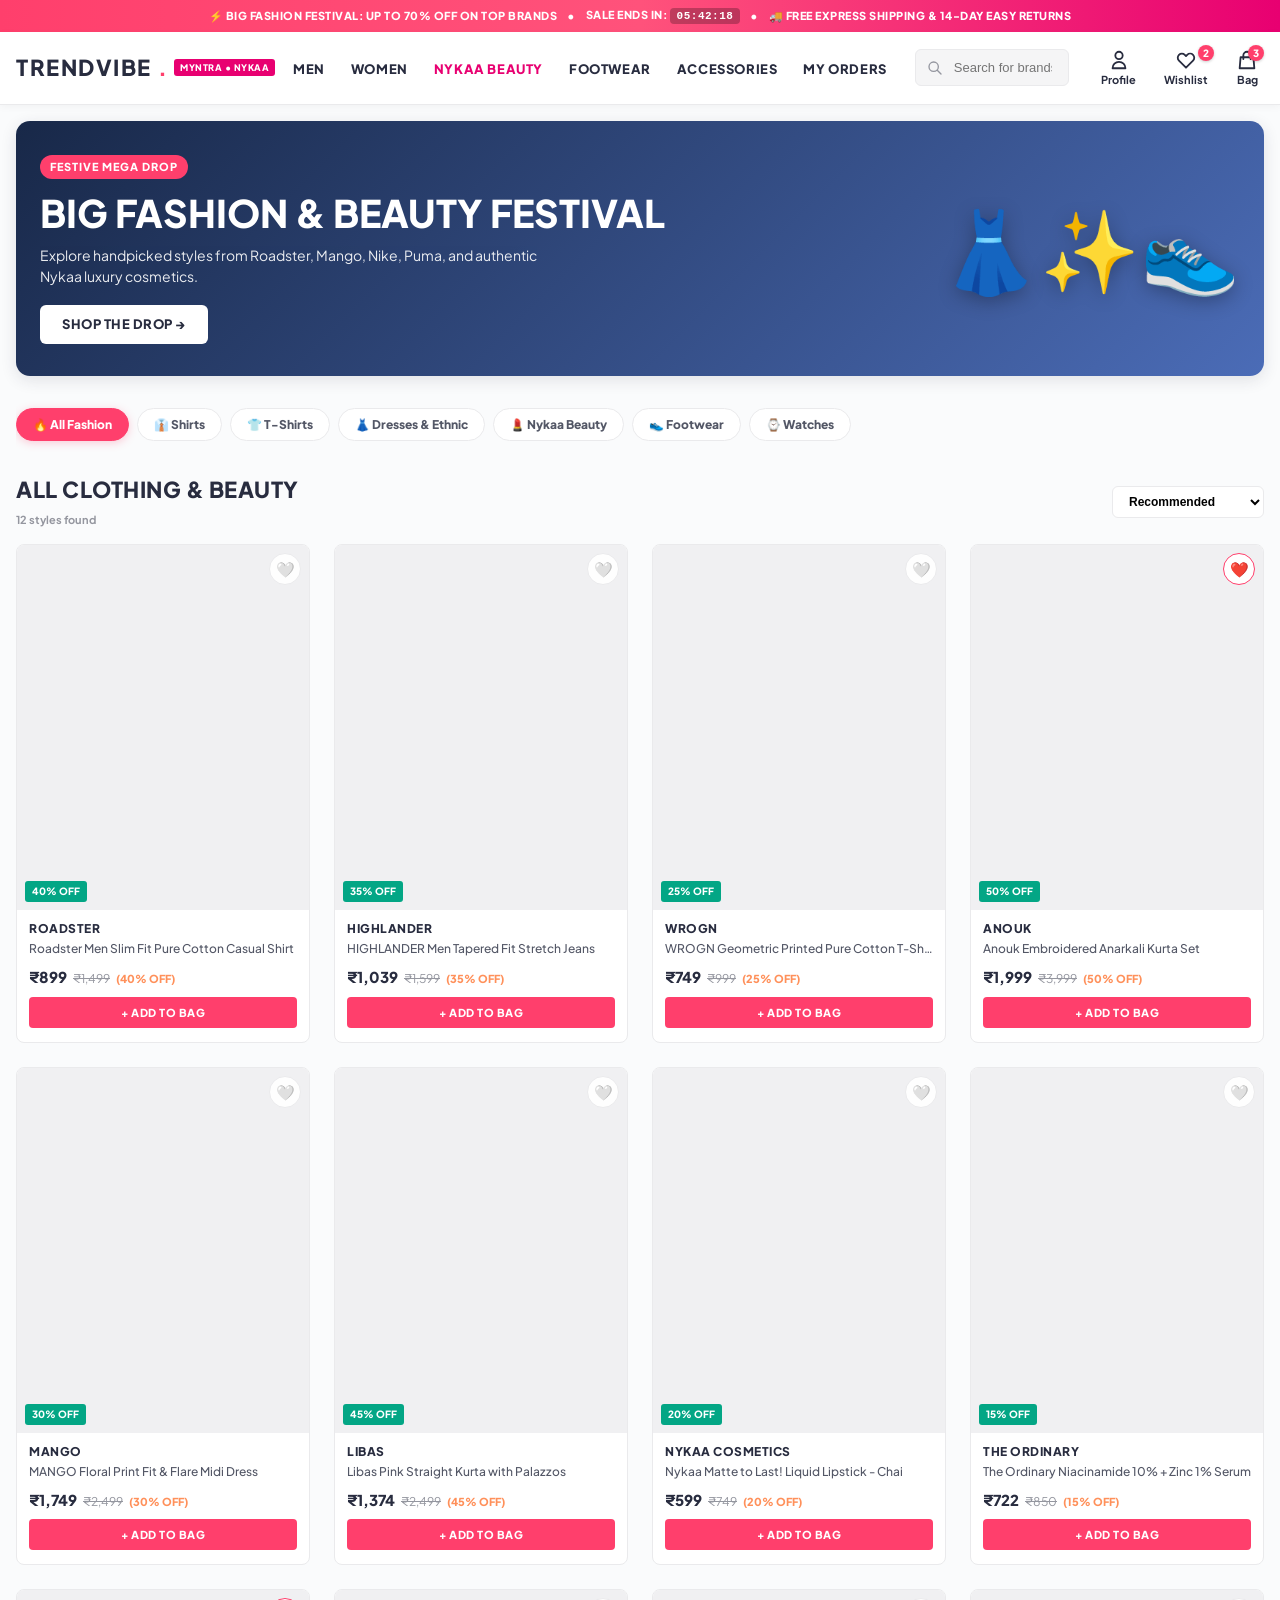
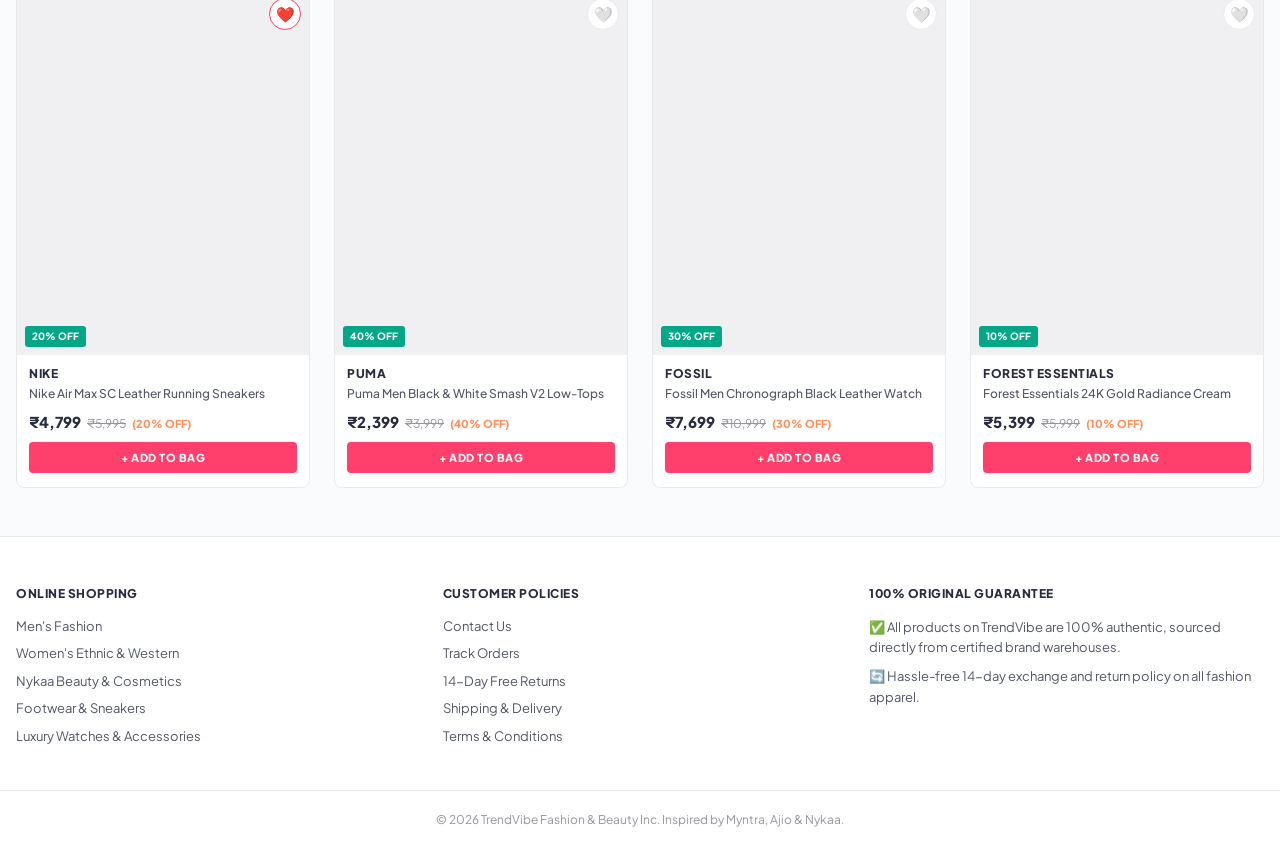
==== commit 7027ed64: "Remove interview views and questions from storefront; clean authentic consumer UI" ====
--- a/demo/index.html
+++ b/demo/index.html
@@ -3,18 +3,17 @@
 <head>
     <meta charset="UTF-8">
     <meta name="viewport" content="width=device-width, initial-scale=1.0, maximum-scale=1.0, user-scalable=no, viewport-fit=cover">
-    <title>TrendVibe &bull; Luxury Fashion &amp; Beauty Store (Myntra &bull; Ajio &bull; Nykaa)</title>
+    <title>TrendVibe &bull; India's Biggest Fashion &amp; Beauty Festival (Myntra &bull; Ajio &bull; Nykaa)</title>
     <link rel="preconnect" href="https://fonts.googleapis.com">
     <link rel="preconnect" href="https://fonts.gstatic.com" crossorigin>
     <link href="https://fonts.googleapis.com/css2?family=Plus+Jakarta+Sans:wght@300;400;500;600;700;800;900&display=swap" rel="stylesheet">
     <style>
         :root {
-            --primary: #ff3f6c;          /* Signature Myntra / Fashion coral-pink */
+            --primary: #ff3f6c;          /* Iconic Myntra coral-pink */
             --primary-hover: #e02f5a;
             --primary-light: #fff1f4;
             --nykaa-pink: #e80071;        /* Nykaa beauty accent */
             --dark: #282c3f;              /* Deep charcoal */
-            --dark-surface: #1e2233;
             --text-secondary: #535766;
             --text-muted: #94969f;
             --border: #eaeaec;
@@ -26,11 +25,11 @@
             --shadow-sm: 0 1px 4px rgba(40, 44, 63, 0.08);
             --shadow-md: 0 4px 16px rgba(40, 44, 63, 0.12);
             --shadow-lg: 0 12px 32px rgba(40, 44, 63, 0.16);
-            --radius-sm: 6px;
-            --radius-md: 10px;
-            --radius-lg: 16px;
+            --radius-sm: 4px;
+            --radius-md: 8px;
+            --radius-lg: 14px;
             --font-family: 'Plus Jakarta Sans', -apple-system, BlinkMacSystemFont, sans-serif;
-            --bottom-nav-height: 64px;
+            --bottom-nav-height: 60px;
         }
 
         * {
@@ -42,7 +41,7 @@
 
         html, body {
             font-family: var(--font-family);
-            background-color: var(--bg-main);
+            background-color: #fafbfc;
             color: var(--dark);
             line-height: 1.5;
             -webkit-font-smoothing: antialiased;
@@ -50,15 +49,12 @@
             width: 100%;
         }
 
-        /* Prevent bottom nav from obscuring content on mobile */
         body {
             padding-bottom: calc(var(--bottom-nav-height) + env(safe-area-inset-bottom, 16px));
         }
 
         @media (min-width: 992px) {
-            body {
-                padding-bottom: 0;
-            }
+            body { padding-bottom: 0; }
         }
 
         a { color: inherit; text-decoration: none; }
@@ -73,32 +69,33 @@
 
         /* Top Announcement Bar */
         .top-banner {
-            background: linear-gradient(90deg, #282c3f 0%, #1e2233 100%);
+            background: linear-gradient(90deg, #ff3f6c, #ff527b, #e80071);
             color: #ffffff;
             text-align: center;
-            padding: 6px 12px;
+            padding: 7px 12px;
             font-size: 11px;
-            font-weight: 700;
+            font-weight: 800;
+            letter-spacing: 0.5px;
             display: flex;
             justify-content: center;
             align-items: center;
-            gap: 8px;
+            gap: 10px;
             white-space: nowrap;
             overflow-x: auto;
             scrollbar-width: none;
+            text-transform: uppercase;
         }
         .top-banner::-webkit-scrollbar { display: none; }
         .countdown-timer {
-            background: var(--primary);
-            color: #fff;
-            padding: 2px 6px;
+            background: rgba(0, 0, 0, 0.25);
+            padding: 2px 7px;
             border-radius: 4px;
             font-weight: 800;
-            font-size: 10px;
-            letter-spacing: 0.5px;
-        }
-
-        /* Header / Navbar */
+            font-size: 11px;
+            font-family: monospace;
+        }
+
+        /* Site Header */
         header.site-header {
             background: #ffffff;
             position: sticky;
@@ -113,11 +110,10 @@
             display: flex;
             align-items: center;
             justify-content: space-between;
-            height: 64px;
-            gap: 12px;
-        }
-
-        /* Hamburger button for mobile */
+            height: 72px;
+            gap: 16px;
+        }
+
         .mobile-menu-btn {
             display: flex;
             align-items: center;
@@ -126,7 +122,7 @@
             height: 40px;
             background: none;
             border: none;
-            font-size: 22px;
+            font-size: 24px;
             cursor: pointer;
             color: var(--dark);
         }
@@ -136,15 +132,16 @@
         }
 
         .brand-logo {
-            font-size: 20px;
+            font-size: 22px;
             font-weight: 900;
-            letter-spacing: 1px;
+            letter-spacing: 1.5px;
             color: var(--dark);
             display: flex;
             align-items: center;
             gap: 6px;
             cursor: pointer;
             flex-shrink: 0;
+            text-transform: uppercase;
         }
         .brand-logo .accent { color: var(--primary); }
         .brand-logo .badge-tag {
@@ -152,17 +149,16 @@
             color: #fff;
             font-size: 9px;
             font-weight: 800;
-            padding: 2px 5px;
+            padding: 2px 6px;
             border-radius: 3px;
             letter-spacing: 0.5px;
-            text-transform: uppercase;
-        }
-
-        /* Desktop Nav Links */
+        }
+
+        /* Desktop Nav Links (Pure Fashion & Consumer Categories) */
         .desktop-nav-links {
             display: none;
             list-style: none;
-            gap: 20px;
+            gap: 22px;
             height: 100%;
             align-items: center;
         }
@@ -174,10 +170,10 @@
             font-size: 13px;
             font-weight: 800;
             text-transform: uppercase;
-            letter-spacing: 0.5px;
+            letter-spacing: 0.6px;
             color: var(--dark);
-            padding: 20px 4px;
-            border-bottom: 3px solid transparent;
+            padding: 24px 2px;
+            border-bottom: 4px solid transparent;
             cursor: pointer;
             transition: all 0.2s;
         }
@@ -187,11 +183,48 @@
             border-bottom-color: var(--primary);
         }
 
-        /* Right Action Icons */
+        /* Search Bar in Header */
+        .desktop-search-container {
+            display: none;
+            flex: 1;
+            max-width: 380px;
+            margin: 0 10px;
+            position: relative;
+        }
+        @media (min-width: 992px) {
+            .desktop-search-container { display: block; }
+        }
+
+        .search-input-field {
+            width: 100%;
+            padding: 10px 16px 10px 38px;
+            border-radius: 6px;
+            border: 1px solid var(--border);
+            font-size: 13px;
+            outline: none;
+            background: var(--bg-main);
+            transition: all 0.2s;
+        }
+        .search-input-field:focus {
+            background: #ffffff;
+            border-color: var(--primary);
+            box-shadow: 0 0 0 3px rgba(255, 63, 108, 0.15);
+        }
+        .search-icon-svg {
+            position: absolute;
+            left: 12px;
+            top: 50%;
+            transform: translateY(-50%);
+            width: 16px;
+            height: 16px;
+            color: var(--text-muted);
+        }
+
+        /* Right Actions */
         .nav-actions {
             display: flex;
             align-items: center;
-            gap: 12px;
+            gap: 16px;
         }
 
         .action-icon-btn {
@@ -202,47 +235,31 @@
             flex-direction: column;
             align-items: center;
             position: relative;
-            padding: 4px;
+            padding: 4px 6px;
             color: var(--dark);
             font-size: 11px;
             font-weight: 700;
-        }
-        .action-icon-btn svg { width: 22px; height: 22px; }
+            transition: color 0.2s;
+        }
+        .action-icon-btn:hover { color: var(--primary); }
+        .action-icon-btn svg { width: 22px; height: 22px; margin-bottom: 2px; }
 
         .badge-counter {
             position: absolute;
-            top: -2px;
-            right: -2px;
+            top: 0px;
+            right: 0px;
             background: var(--primary);
             color: white;
             font-size: 10px;
             font-weight: 800;
-            min-width: 17px;
-            height: 17px;
-            border-radius: 9px;
+            min-width: 16px;
+            height: 16px;
+            border-radius: 8px;
             display: flex;
             align-items: center;
             justify-content: center;
-            padding: 0 4px;
+            padding: 0 3px;
             box-shadow: 0 1px 3px rgba(0,0,0,0.2);
-        }
-
-        .interview-badge-btn {
-            background: linear-gradient(135deg, #182848, #4b6cb7);
-            color: white !important;
-            padding: 6px 12px;
-            border-radius: 999px;
-            font-size: 11px;
-            font-weight: 800;
-            display: none;
-            align-items: center;
-            gap: 5px;
-            border: none;
-            cursor: pointer;
-            box-shadow: 0 2px 6px rgba(75, 108, 183, 0.3);
-        }
-        @media (min-width: 600px) {
-            .interview-badge-btn { display: flex; }
         }
 
         /* Slide-Out Mobile Navigation Drawer */
@@ -250,7 +267,7 @@
             position: fixed;
             inset: 0;
             background: rgba(0,0,0,0.5);
-            backdrop-filter: blur(2px);
+            backdrop-filter: blur(3px);
             z-index: 1000;
             opacity: 0;
             visibility: hidden;
@@ -283,10 +300,10 @@
         .drawer-header {
             background: linear-gradient(135deg, #ff3f6c, #e80071);
             color: white;
-            padding: 24px 20px 20px;
+            padding: 28px 20px 20px;
             display: flex;
             flex-direction: column;
-            gap: 8px;
+            gap: 6px;
             position: relative;
         }
         .drawer-close {
@@ -306,7 +323,7 @@
             justify-content: center;
         }
         .drawer-body {
-            padding: 16px 0;
+            padding: 14px 0;
             overflow-y: auto;
             flex: 1;
         }
@@ -330,7 +347,7 @@
         .drawer-divider {
             height: 1px;
             background: var(--border);
-            margin: 10px 0;
+            margin: 8px 0;
         }
 
         /* Mobile Bottom App Navigation Bar */
@@ -366,67 +383,103 @@
             cursor: pointer;
             background: none;
             border: none;
-            gap: 3px;
+            gap: 2px;
             position: relative;
         }
         .bottom-nav-item.active {
             color: var(--primary);
         }
-        .bottom-nav-item svg { width: 20px; height: 20px; }
-
-        /* Search & Hero Header */
-        .search-section {
+        .bottom-nav-item svg { width: 22px; height: 22px; }
+
+        /* Mobile Search Bar Section */
+        .mobile-search-section {
             background: #ffffff;
             border-bottom: 1px solid var(--border);
-            padding: 12px 0 14px;
-        }
-
-        .search-bar-wrap {
+            padding: 10px 0;
+        }
+        @media (min-width: 992px) {
+            .mobile-search-section { display: none; }
+        }
+
+        /* Hero Banner (Myntra / Ajio aesthetic) */
+        .hero-banner {
+            border-radius: var(--radius-lg);
+            overflow: hidden;
+            margin: 16px 0 24px;
+            background: linear-gradient(135deg, #182848 0%, #4b6cb7 100%);
+            color: white;
+            padding: 32px 24px;
+            display: flex;
+            align-items: center;
+            justify-content: space-between;
+            box-shadow: var(--shadow-md);
             position: relative;
-            width: 100%;
-        }
-        .search-bar-wrap input {
-            width: 100%;
-            padding: 10px 16px 10px 40px;
-            border-radius: 999px;
-            border: 1px solid var(--border);
+        }
+        @media (max-width: 600px) {
+            .hero-banner { padding: 24px 16px; }
+            .hero-banner-decor { display: none; }
+        }
+        .hero-badge-tag {
+            background: var(--primary);
+            color: white;
+            font-size: 11px;
+            font-weight: 800;
+            padding: 4px 10px;
+            border-radius: 20px;
+            text-transform: uppercase;
+            letter-spacing: 1px;
+            display: inline-block;
+            margin-bottom: 12px;
+        }
+        .hero-heading {
+            font-size: 28px;
+            font-weight: 900;
+            line-height: 1.15;
+            margin-bottom: 10px;
+        }
+        @media (min-width: 768px) {
+            .hero-heading { font-size: 38px; }
+        }
+        .hero-subtext {
+            font-size: 14px;
+            opacity: 0.9;
+            margin-bottom: 18px;
+            max-width: 500px;
+        }
+        .hero-cta-btn {
+            background: #ffffff;
+            color: var(--dark);
+            font-weight: 800;
             font-size: 13px;
-            outline: none;
-            background: var(--bg-main);
+            padding: 10px 22px;
+            border-radius: 6px;
+            text-transform: uppercase;
+            letter-spacing: 0.5px;
+            display: inline-block;
             transition: all 0.2s;
         }
-        .search-bar-wrap input:focus {
-            background: #ffffff;
-            border-color: var(--primary);
-            box-shadow: 0 0 0 3px rgba(255, 63, 108, 0.12);
-        }
-        .search-bar-wrap svg {
-            position: absolute;
-            left: 14px;
-            top: 50%;
-            transform: translateY(-50%);
-            width: 18px;
-            height: 18px;
-            color: var(--text-muted);
-        }
-
-        /* Horizontal Category Stories / Chips (Myntra/Nykaa style) */
+        .hero-cta-btn:hover {
+            background: var(--primary);
+            color: #ffffff;
+        }
+
+        /* Horizontal Category Chips */
         .category-scroll-container {
             display: flex;
             gap: 8px;
             overflow-x: auto;
             white-space: nowrap;
-            padding: 12px 0 4px;
+            padding: 8px 0 16px;
             scrollbar-width: none;
             -webkit-overflow-scrolling: touch;
         }
         .category-scroll-container::-webkit-scrollbar { display: none; }
 
         .cat-chip {
-            padding: 6px 14px;
+            padding: 8px 16px;
             border-radius: 999px;
             font-size: 12px;
-            font-weight: 700;
+            font-weight: 800;
             background: #ffffff;
             border: 1px solid var(--border);
             color: var(--text-secondary);
@@ -444,40 +497,40 @@
             box-shadow: 0 2px 8px rgba(255, 63, 108, 0.25);
         }
 
-        /* 2-Column Mobile Product Grid */
+        /* 2-Column Mobile Product Grid (Responsive) */
         .catalog-header {
             display: flex;
             justify-content: space-between;
             align-items: center;
-            margin: 20px 0 14px;
+            margin: 16px 0 14px;
         }
         .catalog-title {
-            font-size: 16px;
+            font-size: 18px;
             font-weight: 900;
             text-transform: uppercase;
             letter-spacing: 0.5px;
             color: var(--dark);
         }
         @media (min-width: 768px) {
-            .catalog-title { font-size: 20px; }
+            .catalog-title { font-size: 22px; }
         }
 
         .product-grid {
             display: grid;
             grid-template-columns: repeat(2, 1fr);
-            gap: 10px;
-            margin-bottom: 30px;
+            gap: 12px;
+            margin-bottom: 40px;
         }
         @media (min-width: 768px) {
             .product-grid {
                 grid-template-columns: repeat(3, 1fr);
-                gap: 18px;
+                gap: 20px;
             }
         }
         @media (min-width: 1024px) {
             .product-grid {
                 grid-template-columns: repeat(4, 1fr);
-                gap: 22px;
+                gap: 24px;
             }
         }
 
@@ -494,6 +547,7 @@
         }
         .product-card:hover {
             box-shadow: var(--shadow-md);
+            transform: translateY(-3px);
         }
 
         .product-media {
@@ -521,112 +575,83 @@
             position: absolute;
             top: 8px;
             right: 8px;
-            width: 30px;
-            height: 30px;
+            width: 32px;
+            height: 32px;
             border-radius: 50%;
-            background: rgba(255,255,255,0.9);
+            background: rgba(255,255,255,0.92);
             border: 1px solid var(--border);
             display: flex;
             align-items: center;
             justify-content: center;
             cursor: pointer;
             z-index: 2;
-            font-size: 14px;
+            font-size: 15px;
             transition: all 0.2s;
         }
         .wishlist-heart-btn.active {
-            background: #fff;
             color: var(--primary);
             border-color: var(--primary);
-        }
-
-        .rating-chip {
+            background: #ffffff;
+        }
+
+        .discount-badge-ribbon {
             position: absolute;
             bottom: 8px;
             left: 8px;
-            background: rgba(255,255,255,0.92);
-            backdrop-filter: blur(4px);
-            padding: 2px 6px;
-            border-radius: 4px;
+            background: var(--success);
+            color: white;
             font-size: 10px;
             font-weight: 800;
-            display: flex;
-            align-items: center;
-            gap: 3px;
-        }
-
-        .stock-urgency-badge {
-            position: absolute;
-            top: 8px;
-            left: 8px;
-            background: #ff5722;
-            color: white;
-            font-size: 9px;
-            font-weight: 800;
-            padding: 2px 6px;
-            border-radius: 4px;
-            text-transform: uppercase;
-            box-shadow: 0 1px 4px rgba(0,0,0,0.2);
+            padding: 3px 7px;
+            border-radius: 3px;
         }
 
         .product-body {
-            padding: 10px 10px 12px;
+            padding: 10px 12px 14px;
             display: flex;
             flex-direction: column;
             flex-grow: 1;
         }
         .brand-name {
-            font-size: 11px;
-            font-weight: 800;
-            color: var(--text-muted);
+            font-size: 12px;
+            font-weight: 900;
+            color: var(--dark);
             text-transform: uppercase;
             letter-spacing: 0.5px;
             margin-bottom: 2px;
         }
         .product-name-text {
             font-size: 12px;
-            font-weight: 600;
-            color: var(--dark);
+            font-weight: 500;
+            color: var(--text-secondary);
             white-space: nowrap;
             overflow: hidden;
             text-overflow: ellipsis;
-            margin-bottom: 6px;
+            margin-bottom: 8px;
             cursor: pointer;
         }
         .price-container {
             display: flex;
             align-items: baseline;
             gap: 6px;
-            margin-bottom: 6px;
+            margin-bottom: 8px;
             flex-wrap: wrap;
         }
         .final-price-tag {
-            font-size: 14px;
-            font-weight: 800;
+            font-size: 15px;
+            font-weight: 900;
             color: var(--dark);
         }
         .mrp-price-tag {
-            font-size: 11px;
+            font-size: 12px;
             color: var(--text-muted);
             text-decoration: line-through;
         }
         .discount-off-tag {
-            font-size: 10px;
+            font-size: 11px;
             font-weight: 800;
             color: var(--warning);
         }
-
-        /* Stock status bar in card */
-        .inventory-pill {
-            font-size: 10px;
-            font-weight: 700;
-            margin-top: auto;
-            display: flex;
-            align-items: center;
-            gap: 4px;
-        }
-        .inventory-pill.in-stock { color: var(--success); }
-        .inventory-pill.low-stock { color: var(--danger); }
 
         .btn-add-quick {
             width: 100%;
@@ -634,13 +659,13 @@
             color: #fff;
             border: none;
             border-radius: 4px;
-            padding: 8px 10px;
+            padding: 9px 10px;
             font-size: 11px;
             font-weight: 800;
             text-transform: uppercase;
             letter-spacing: 0.5px;
             cursor: pointer;
-            margin-top: 8px;
+            margin-top: auto;
             transition: background 0.2s;
         }
         .btn-add-quick:hover {
@@ -652,31 +677,29 @@
         .view-section.active { display: block; animation: fadeIn 0.2s ease; }
         @keyframes fadeIn { from { opacity: 0; transform: translateY(6px); } to { opacity: 1; transform: translateY(0); } }
 
-        /* Cart Layout */
+        /* Cart & Checkout Layout */
         .cart-grid {
             display: grid;
             grid-template-columns: 1fr;
             gap: 20px;
-            margin-top: 20px;
+            margin-top: 16px;
         }
         @media (min-width: 992px) {
-            .cart-grid {
-                grid-template-columns: 1.6fr 1fr;
-            }
+            .cart-grid { grid-template-columns: 1.6fr 1fr; }
         }
 
         .cart-card {
             background: white;
             border-radius: var(--radius-md);
             border: 1px solid var(--border);
-            padding: 14px;
-            display: flex;
-            gap: 12px;
+            padding: 16px;
+            display: flex;
+            gap: 14px;
             margin-bottom: 12px;
         }
         .cart-card-img {
-            width: 80px;
-            height: 105px;
+            width: 90px;
+            height: 120px;
             border-radius: 6px;
             object-fit: cover;
             flex-shrink: 0;
@@ -687,13 +710,14 @@
             flex-direction: column;
         }
 
-        /* Price Breakdown Card */
         .bill-card {
             background: white;
             border-radius: var(--radius-md);
             border: 1px solid var(--border);
             padding: 20px;
             height: fit-content;
+            position: sticky;
+            top: 90px;
         }
         .bill-row {
             display: flex;
@@ -710,7 +734,6 @@
             color: var(--dark);
         }
 
-        /* Promo Coupon Box */
         .coupon-box {
             display: flex;
             gap: 8px;
@@ -718,7 +741,7 @@
         }
         .coupon-input {
             flex: 1;
-            padding: 8px 12px;
+            padding: 9px 12px;
             border: 1px solid var(--border);
             border-radius: 4px;
             font-size: 12px;
@@ -729,20 +752,19 @@
             background: var(--dark);
             color: #fff;
             border: none;
-            padding: 8px 14px;
+            padding: 9px 16px;
             border-radius: 4px;
             font-size: 12px;
             font-weight: 800;
             cursor: pointer;
         }
 
-        /* Pincode Estimator Box */
         .pincode-card {
             background: #fff;
             border: 1px solid var(--border);
             border-radius: var(--radius-md);
             padding: 16px;
-            margin-bottom: 20px;
+            margin-bottom: 16px;
         }
 
         /* Order Tracking Stepper */
@@ -781,12 +803,12 @@
             font-weight: 800;
             margin: 0 auto 6px;
         }
+        .step-node.completed .step-bubble {
+            background: var(--success);
+            color: #fff;
+        }
         .step-node.active .step-bubble {
             background: var(--primary);
-            color: #fff;
-        }
-        .step-node.completed .step-bubble {
-            background: var(--success);
             color: #fff;
         }
         .step-text {
@@ -826,7 +848,7 @@
             position: absolute;
             top: 14px;
             right: 14px;
-            font-size: 22px;
+            font-size: 20px;
             border: none;
             background: var(--bg-main);
             width: 32px;
@@ -838,7 +860,7 @@
             justify-content: center;
         }
 
-        /* Toast Alert */
+        /* Toast Popup */
         .toast-popup {
             position: fixed;
             bottom: calc(var(--bottom-nav-height) + 16px);
@@ -865,68 +887,42 @@
             opacity: 1;
         }
 
-        /* Interactive Interview & Architecture Section */
-        .interview-qa-card {
-            background: white;
-            border: 1px solid var(--border);
-            border-radius: var(--radius-md);
-            margin-bottom: 12px;
-            overflow: hidden;
-            transition: all 0.2s;
-        }
-        .interview-qa-header {
-            padding: 14px 18px;
-            font-weight: 800;
-            font-size: 14px;
-            cursor: pointer;
-            display: flex;
-            justify-content: space-between;
-            align-items: center;
-            background: #fafbfc;
-        }
-        .interview-qa-header:hover {
-            color: var(--primary);
-        }
-        .interview-qa-body {
-            padding: 16px 18px;
-            font-size: 13px;
-            line-height: 1.6;
+        /* Footer */
+        footer.site-footer {
+            background: #ffffff;
+            border-top: 1px solid var(--border);
+            padding: 48px 0 32px;
+            margin-top: 48px;
+            color: var(--text-secondary);
+        }
+        .footer-grid {
+            display: grid;
+            grid-template-columns: repeat(auto-fit, minmax(200px, 1fr));
+            gap: 32px;
+            margin-bottom: 36px;
+        }
+        .footer-col h4 {
+            font-size: 12px;
+            font-weight: 900;
+            text-transform: uppercase;
+            letter-spacing: 0.5px;
             color: var(--dark);
-            border-top: 1px solid var(--border);
-            display: none;
-            background: white;
-        }
-        .interview-qa-body.show {
-            display: block;
-        }
-
-        /* Table styling for Warehouse & Inventory */
-        .inventory-table {
-            width: 100%;
-            border-collapse: collapse;
-            font-size: 12px;
-        }
-        .inventory-table th, .inventory-table td {
-            padding: 10px 12px;
-            border-bottom: 1px solid var(--border);
-            text-align: left;
-        }
-        .inventory-table th {
-            background: #f8fafc;
-            font-weight: 800;
-            text-transform: uppercase;
-        }
+            margin-bottom: 14px;
+        }
+        .footer-col ul { list-style: none; }
+        .footer-col ul li { margin-bottom: 8px; font-size: 13px; }
+        .footer-col ul li a:hover { color: var(--primary); }
     </style>
 </head>
 <body>
 
     <!-- Top Announcement Bar -->
     <div class="top-banner">
-        <span>⚡ BIG FASHION FESTIVAL: Flat 50% - 70% OFF</span>
+        <span>⚡ BIG FASHION FESTIVAL: UP TO 70% OFF ON TOP BRANDS</span>
         <span>&bull;</span>
         <span>Sale Ends in: <span id="flashTimer" class="countdown-timer">05:42:19</span></span>
         <span>&bull;</span>
-        <span>🚚 Free Express Shipping &amp; 14-Day Returns</span>
+        <span>🚚 Free Express Shipping &amp; 14-Day Easy Returns</span>
     </div>
 
     <!-- Header / Navbar -->
@@ -940,37 +936,41 @@
                 TRENDVIBE<span class="accent">.</span> <span class="badge-tag">MYNTRA &bull; NYKAA</span>
             </div>
 
-            <!-- Desktop Nav Links -->
+            <!-- Desktop Nav Links (Pure Fashion Storefront) -->
             <ul class="desktop-nav-links">
                 <li><a onclick="filterByGender('Men', this)" id="desk-men">MEN</a></li>
                 <li><a onclick="filterByGender('Women', this)" id="desk-women">WOMEN</a></li>
                 <li><a onclick="filterCategory('Beauty', this)" id="desk-beauty" style="color: var(--nykaa-pink);">NYKAA BEAUTY</a></li>
                 <li><a onclick="filterCategory('Shoes', this)" id="desk-shoes">FOOTWEAR</a></li>
+                <li><a onclick="filterCategory('Watches', this)" id="desk-watches">ACCESSORIES</a></li>
                 <li><a onclick="switchView('orders')" id="desk-orders">MY ORDERS</a></li>
-                <li><a onclick="switchView('inventory')" id="desk-inventory">WAREHOUSE INVENTORY</a></li>
-                <li><a onclick="switchView('interview')" id="desk-interview" style="color: #4b6cb7;">INTERVIEW Q&amp;A</a></li>
             </ul>
+
+            <!-- Desktop Search Bar -->
+            <div class="desktop-search-container">
+                <svg class="search-icon-svg" fill="none" stroke="currentColor" viewBox="0 0 24 24"><path stroke-linecap="round" stroke-linejoin="round" stroke-width="2" d="M21 21l-6-6m2-5a7 7 0 11-14 0 7 7 0 0114 0z"/></svg>
+                <input type="text" class="search-input-field" placeholder="Search for brands, shirts, dresses, lipsticks..." onkeyup="handleSearch(this.value)">
+            </div>
 
             <!-- Right Actions -->
             <div class="nav-actions">
-                <!-- Interview Guide CTA Button -->
-                <button class="interview-badge-btn" onclick="switchView('interview')">
-                    📘 Interview Q&amp;A
+                <!-- User Profile Dropdown Icon -->
+                <button class="action-icon-btn" onclick="switchView('orders')">
+                    <svg fill="none" stroke="currentColor" viewBox="0 0 24 24"><path stroke-linecap="round" stroke-linejoin="round" stroke-width="2" d="M16 7a4 4 0 11-8 0 4 4 0 018 0zM12 14a7 7 0 00-7 7h14a7 7 0 00-7-7z"/></svg>
+                    <span>Profile</span>
                 </button>
 
                 <!-- Wishlist Icon -->
                 <button class="action-icon-btn" onclick="switchView('wishlist')">
-                    <svg fill="none" stroke="currentColor" viewBox="0 0 24 24">
-                        <path stroke-linecap="round" stroke-linejoin="round" stroke-width="2" d="M4.318 6.318a4.5 4.5 0 000 6.364L12 20.364l7.682-7.682a4.5 4.5 0 00-6.364-6.364L12 7.636l-1.318-1.318a4.5 4.5 0 00-6.364 0z"/>
-                    </svg>
+                    <svg fill="none" stroke="currentColor" viewBox="0 0 24 24"><path stroke-linecap="round" stroke-linejoin="round" stroke-width="2" d="M4.318 6.318a4.5 4.5 0 000 6.364L12 20.364l7.682-7.682a4.5 4.5 0 00-6.364-6.364L12 7.636l-1.318-1.318a4.5 4.5 0 00-6.364 0z"/></svg>
+                    <span>Wishlist</span>
                     <span id="wishlist-badge" class="badge-counter" style="display: none;">0</span>
                 </button>
 
                 <!-- Bag / Cart Icon -->
                 <button class="action-icon-btn" onclick="switchView('cart')">
-                    <svg fill="none" stroke="currentColor" viewBox="0 0 24 24">
-                        <path stroke-linecap="round" stroke-linejoin="round" stroke-width="2" d="M16 11V7a4 4 0 00-8 0v4M5 9h14l1 12H4L5 9z"/>
-                    </svg>
+                    <svg fill="none" stroke="currentColor" viewBox="0 0 24 24"><path stroke-linecap="round" stroke-linejoin="round" stroke-width="2" d="M16 11V7a4 4 0 00-8 0v4M5 9h14l1 12H4L5 9z"/></svg>
+                    <span>Bag</span>
                     <span id="cart-badge" class="badge-counter">0</span>
                 </button>
             </div>
@@ -983,23 +983,26 @@
             <div class="drawer-header">
                 <button class="drawer-close" onclick="toggleDrawer(false)">✕</button>
                 <div style="font-size: 18px; font-weight: 900;">TRENDVIBE FASHION</div>
-                <div style="font-size: 12px; opacity: 0.9;">Hello, Indranil Soma (VIP Insider)</div>
+                <div style="font-size: 12px; opacity: 0.9;">Welcome to India's Premier Store</div>
             </div>
             <div class="drawer-body">
                 <div class="drawer-item" onclick="switchView('shop'); filterByGender('All'); toggleDrawer(false);">
-                    🏠 All Collections
+                    🔥 All Trending Collections
                 </div>
                 <div class="drawer-item" onclick="switchView('shop'); filterByGender('Men'); toggleDrawer(false);">
-                    👔 Men's Store (Shirts, Jeans, Footwear)
+                    👔 Men's Fashion &amp; Casuals
                 </div>
                 <div class="drawer-item" onclick="switchView('shop'); filterByGender('Women'); toggleDrawer(false);">
-                    👗 Women's Store (Dresses, Ethnic, Kurtas)
+                    👗 Women's Ethnic &amp; Western
                 </div>
                 <div class="drawer-item" onclick="switchView('shop'); filterCategory('Beauty'); toggleDrawer(false);" style="color: var(--nykaa-pink);">
-                    💄 Nykaa Beauty &amp; Cosmetics
+                    💄 Nykaa Beauty &amp; Skincare
                 </div>
                 <div class="drawer-item" onclick="switchView('shop'); filterCategory('Shoes'); toggleDrawer(false);">
                     👟 Footwear &amp; Sneakers
+                </div>
+                <div class="drawer-item" onclick="switchView('shop'); filterCategory('Watches'); toggleDrawer(false);">
+                    ⌚ Luxury Watches &amp; Accessories
                 </div>
                 <div class="drawer-divider"></div>
                 <div class="drawer-item" onclick="switchView('wishlist'); toggleDrawer(false);">
@@ -1009,24 +1012,21 @@
                     🛍️ My Shopping Bag (<span id="drawerCartCount">0</span>)
                 </div>
                 <div class="drawer-item" onclick="switchView('orders'); toggleDrawer(false);">
-                    📦 My Orders &amp; Tracking
-                </div>
-                <div class="drawer-divider"></div>
-                <div class="drawer-item" onclick="switchView('inventory'); toggleDrawer(false);" style="color: var(--dark);">
-                    📦 Warehouse Stock &amp; Inventory Hub
-                </div>
-                <div class="drawer-item" onclick="switchView('interview'); toggleDrawer(false);" style="color: #4b6cb7; font-weight: 800;">
-                    📘 System Architecture &amp; Interview Q&amp;A
+                    📦 My Orders &amp; Live Tracking
                 </div>
             </div>
         </div>
     </div>
 
-    <!-- Mobile Bottom App Navigation Bar -->
+    <!-- Mobile Bottom App Navigation Bar (Clean Consumer App Feel) -->
     <nav class="bottom-nav">
         <button id="bnav-shop" class="bottom-nav-item active" onclick="switchView('shop')">
             <svg fill="none" stroke="currentColor" viewBox="0 0 24 24"><path stroke-linecap="round" stroke-linejoin="round" stroke-width="2" d="M3 12l2-2m0 0l7-7 7 7M5 10v10a1 1 0 001 1h3m10-11l2 2m-2-2v10a1 1 0 01-1 1h-3m-6 0a1 1 0 001-1v-4a1 1 0 011-1h2a1 1 0 011 1v4a1 1 0 001 1m-6 0h6"/></svg>
             <span>Explore</span>
+        </button>
+        <button id="bnav-categories" class="bottom-nav-item" onclick="toggleDrawer(true)">
+            <svg fill="none" stroke="currentColor" viewBox="0 0 24 24"><path stroke-linecap="round" stroke-linejoin="round" stroke-width="2" d="M4 6h16M4 12h16M4 18h7"/></svg>
+            <span>Categories</span>
         </button>
         <button id="bnav-wishlist" class="bottom-nav-item" onclick="switchView('wishlist')">
             <svg fill="none" stroke="currentColor" viewBox="0 0 24 24"><path stroke-linecap="round" stroke-linejoin="round" stroke-width="2" d="M4.318 6.318a4.5 4.5 0 000 6.364L12 20.364l7.682-7.682a4.5 4.5 0 00-6.364-6.364L12 7.636l-1.318-1.318a4.5 4.5 0 00-6.364 0z"/></svg>
@@ -1040,63 +1040,75 @@
             <svg fill="none" stroke="currentColor" viewBox="0 0 24 24"><path stroke-linecap="round" stroke-linejoin="round" stroke-width="2" d="M20 7l-8-4-8 4m16 0l-8 4m8-4v10l-8 4m0-10L4 7m8 4v10M4 7v10l8 4"/></svg>
             <span>Orders</span>
         </button>
-        <button id="bnav-interview" class="bottom-nav-item" onclick="switchView('interview')">
-            <svg fill="none" stroke="currentColor" viewBox="0 0 24 24"><path stroke-linecap="round" stroke-linejoin="round" stroke-width="2" d="M12 6.253v13m0-13C10.832 5.477 9.246 5 7.5 5S4.168 5.477 3 6.253v13C4.168 18.477 5.754 18 7.5 18s3.332.477 4.5 1.253m0-13C13.168 5.477 14.754 5 16.5 5c1.747 0 3.332.477 4.5 1.253v13C19.832 18.477 18.247 18 16.5 18c-1.746 0-3.332.477-4.5 1.253"/></svg>
-            <span>Interview</span>
-        </button>
     </nav>
 
-    <!-- MAIN APP VIEWS CONTAINER -->
-    <main class="container" style="padding-top: 12px;">
+    <!-- Mobile Search Section (Only on Mobile) -->
+    <div class="mobile-search-section">
+        <div class="container">
+            <div style="position: relative;">
+                <svg class="search-icon-svg" fill="none" stroke="currentColor" viewBox="0 0 24 24"><path stroke-linecap="round" stroke-linejoin="round" stroke-width="2" d="M21 21l-6-6m2-5a7 7 0 11-14 0 7 7 0 0114 0z"/></svg>
+                <input type="text" class="search-input-field" placeholder="Search brands, shirts, dresses, lipsticks..." onkeyup="handleSearch(this.value)">
+            </div>
+        </div>
+    </div>
+
+    <!-- MAIN APP CONTENT -->
+    <main class="container">
 
         <!-- 1. SHOP / CATALOG VIEW -->
         <div id="view-shop" class="view-section active">
-            <!-- Search & Quick Filters -->
-            <div class="search-section">
-                <div class="search-bar-wrap">
-                    <svg fill="none" stroke="currentColor" viewBox="0 0 24 24"><path stroke-linecap="round" stroke-linejoin="round" stroke-width="2" d="M21 21l-6-6m2-5a7 7 0 11-14 0 7 7 0 0114 0z"/></svg>
-                    <input type="text" id="searchInput" placeholder="Search shirts, dresses, lipsticks, shoes..." onkeyup="handleSearch()">
+            <!-- Hero Fashion Festival Banner -->
+            <div class="hero-banner">
+                <div>
+                    <span class="hero-badge-tag">Festive Mega Drop</span>
+                    <h1 class="hero-heading">BIG FASHION &amp; BEAUTY FESTIVAL</h1>
+                    <p class="hero-subtext">
+                        Explore handpicked styles from Roadster, Mango, Nike, Puma, and authentic Nykaa luxury cosmetics.
+                    </p>
+                    <a href="#productGrid" class="hero-cta-btn">Shop The Drop &rarr;</a>
                 </div>
-
-                <!-- Horizontal Scrollable Category Chips -->
-                <div class="category-scroll-container">
-                    <button class="cat-chip active" onclick="filterCategory('All', this)">🔥 All Drops</button>
-                    <button class="cat-chip" onclick="filterCategory('Shirts', this)">👔 Shirts</button>
-                    <button class="cat-chip" onclick="filterCategory('T-Shirts', this)">👕 T-Shirts</button>
-                    <button class="cat-chip" onclick="filterCategory('Dresses', this)">👗 Dresses &amp; Ethnic</button>
-                    <button class="cat-chip" onclick="filterCategory('Beauty', this)">💄 Nykaa Beauty</button>
-                    <button class="cat-chip" onclick="filterCategory('Shoes', this)">👟 Footwear</button>
-                    <button class="cat-chip" onclick="filterCategory('Watches', this)">⌚ Watches</button>
+                <div class="hero-banner-decor" style="font-size: 80px; text-shadow: 0 4px 20px rgba(0,0,0,0.3);">
+                    👗✨👟
                 </div>
             </div>
 
-            <!-- Catalog Header with Live Product Count -->
+            <!-- Horizontal Swipeable Category Chips -->
+            <div class="category-scroll-container">
+                <button class="cat-chip active" onclick="filterCategory('All', this)">🔥 All Fashion</button>
+                <button class="cat-chip" onclick="filterCategory('Shirts', this)">👔 Shirts</button>
+                <button class="cat-chip" onclick="filterCategory('T-Shirts', this)">👕 T-Shirts</button>
+                <button class="cat-chip" onclick="filterCategory('Dresses', this)">👗 Dresses &amp; Ethnic</button>
+                <button class="cat-chip" onclick="filterCategory('Beauty', this)">💄 Nykaa Beauty</button>
+                <button class="cat-chip" onclick="filterCategory('Shoes', this)">👟 Footwear</button>
+                <button class="cat-chip" onclick="filterCategory('Watches', this)">⌚ Watches</button>
+            </div>
+
+            <!-- Catalog Header with Sort Dropdown -->
             <div class="catalog-header">
                 <div>
-                    <h1 id="catalogTitle" class="catalog-title">All Clothing &amp; Beauty</h1>
-                    <span id="catalogCount" style="font-size: 11px; color: var(--text-muted); font-weight: 700;">14 styles found</span>
+                    <h2 id="catalogTitle" class="catalog-title">All Clothing &amp; Beauty</h2>
+                    <span id="catalogCount" style="font-size: 11px; color: var(--text-muted); font-weight: 700;">12 styles found</span>
                 </div>
                 <div>
-                    <select id="sortSelect" onchange="handleSort(this.value)" style="padding: 6px 10px; border-radius: 6px; border: 1px solid var(--border); font-size: 11px; font-weight: 700; background: white; outline: none;">
-                        <option value="featured">Sort: Recommended</option>
+                    <select id="sortSelect" onchange="handleSort(this.value)" style="padding: 7px 12px; border-radius: 6px; border: 1px solid var(--border); font-size: 12px; font-weight: 700; background: white; outline: none; cursor: pointer;">
+                        <option value="featured">Recommended</option>
                         <option value="price-low">Price: Low to High</option>
                         <option value="price-high">Price: High to Low</option>
                         <option value="discount">Highest Discount</option>
-                        <option value="stock">Low Stock First</option>
                     </select>
                 </div>
             </div>
 
-            <!-- 2-Column Responsive Product Grid -->
+            <!-- 2-Column Mobile & Multi-Column Desktop Product Grid -->
             <div id="productGrid" class="product-grid">
-                <!-- Dynamically populated via JavaScript -->
+                <!-- Injected via JavaScript -->
             </div>
         </div>
 
         <!-- 2. WISHLIST VIEW -->
         <div id="view-wishlist" class="view-section">
             <div class="catalog-header">
-                <h2 class="catalog-title">My Saved Wishlist</h2>
+                <h2 class="catalog-title">My Wishlist</h2>
                 <span id="wishlistCountText" style="font-size: 12px; color: var(--text-muted); font-weight: 700;">0 items</span>
             </div>
             <div id="wishlistGrid" class="product-grid"></div>
@@ -1117,151 +1129,6 @@
             <div id="ordersContainer"></div>
         </div>
 
-        <!-- 5. INVENTORY & WAREHOUSE CONTROL CENTER (INTERVIEW HIGHLIGHT) -->
-        <div id="view-inventory" class="view-section">
-            <div style="background: white; border: 1px solid var(--border); border-radius: var(--radius-md); padding: 20px; margin-bottom: 20px;">
-                <div style="display: flex; justify-content: space-between; align-items: center; margin-bottom: 12px; flex-wrap: wrap; gap: 8px;">
-                    <div>
-                        <h2 style="font-size: 18px; font-weight: 900; text-transform: uppercase;">Real-Time Warehouse Inventory</h2>
-                        <p style="font-size: 12px; color: var(--text-secondary);">SKU-level stock tracking with ACID transaction simulation &amp; concurrency locks</p>
-                    </div>
-                    <button onclick="simulateFlashSaleSpike()" class="btn-add-quick" style="width: auto; background: #e80071; padding: 8px 14px;">
-                        ⚡ Simulate Concurrent Flash Sale Load
-                    </button>
-                </div>
-
-                <div style="overflow-x: auto;">
-                    <table class="inventory-table">
-                        <thead>
-                            <tr>
-                                <th>SKU Code</th>
-                                <th>Product Name</th>
-                                <th>Category</th>
-                                <th>Available Sizes</th>
-                                <th>Total Stock</th>
-                                <th>Status</th>
-                                <th>Restock Action</th>
-                            </tr>
-                        </thead>
-                        <tbody id="inventoryTableBody">
-                            <!-- Populated via JS -->
-                        </tbody>
-                    </table>
-                </div>
-            </div>
-        </div>
-
-        <!-- 6. SYSTEM ARCHITECTURE & INTERVIEW QUESTIONS VIEW -->
-        <div id="view-interview" class="view-section">
-            <div style="background: linear-gradient(135deg, #182848, #4b6cb7); color: white; border-radius: var(--radius-md); padding: 24px 20px; margin-bottom: 20px;">
-                <span style="background: rgba(255,255,255,0.2); font-size: 11px; font-weight: 800; padding: 3px 10px; border-radius: 999px; text-transform: uppercase;">
-                    Technical Interview Preparation
-                </span>
-                <h1 style="font-size: 22px; font-weight: 900; margin: 10px 0 6px;">E-Commerce Architecture &amp; Top Interview Q&amp;A</h1>
-                <p style="font-size: 13px; opacity: 0.9;">
-                    Complete technical guide explaining how this platform was designed, how classes interact, how the database handles multi-size inventory, and how to ace technical interviews.
-                </p>
-            </div>
-
-            <!-- PDF Download Callout -->
-            <div style="background: #e6f7f3; border: 1px solid #b2dfdb; border-radius: var(--radius-md); padding: 16px; margin-bottom: 24px; display: flex; align-items: center; justify-content: space-between; flex-wrap: wrap; gap: 12px;">
-                <div>
-                    <h3 style="font-size: 14px; font-weight: 800; color: #004d40;">📄 Comprehensive Interview Guide PDF Generated!</h3>
-                    <p style="font-size: 12px; color: #00796b;">Detailed 10-page document saved on your Desktop: <code>TrendVibe_Project_Interview_Guide.pdf</code></p>
-                </div>
-                <button onclick="window.print()" class="coupon-btn" style="background: #00796b;">
-                    🖨️ Print / Save PDF
-                </button>
-            </div>
-
-            <!-- Architecture Diagram Block -->
-            <div style="background: white; border: 1px solid var(--border); border-radius: var(--radius-md); padding: 20px; margin-bottom: 20px;">
-                <h3 style="font-size: 15px; font-weight: 800; text-transform: uppercase; margin-bottom: 12px;">1. High-Level MVC &amp; DAO Enterprise Architecture</h3>
-                <div style="background: #f8fafc; border: 1px solid var(--border); border-radius: 8px; padding: 16px; font-family: monospace; font-size: 12px; line-height: 1.6; overflow-x: auto;">
-[CLIENT BROWSER / MOBILE APP] 
-        &darr; HTTP GET/POST (JSON / Form Data)
-[APACHE TOMCAT 10+ (Jakarta EE)]
-        &darr; (web.xml Routing &amp; Security Filter)
-[CONTROLLERS / SERVLETS] 
-  &bull; ProductController  &bull; CartController  &bull; CheckoutController  &bull; LoginController
-        &darr; Business Logic &amp; Session Management
-[DATA ACCESS OBJECTS (DAO)]
-  &bull; ProductDAO  &bull; CartDAO  &bull; OrderDAO  &bull; UserDAO  &bull; CategoryDAO
-        &darr; JDBC Connection Pooling (DBConnection.java)
-[MYSQL RELATIONAL DATABASE]
-  &bull; users &bull; products &bull; categories &bull; product_sizes &bull; orders &bull; order_items &bull; cart &bull; cart_items
-                </div>
-            </div>
-
-            <!-- Top Interview Questions Accordion -->
-            <div style="margin-bottom: 30px;">
-                <h3 style="font-size: 16px; font-weight: 800; text-transform: uppercase; margin-bottom: 14px;">2. Top Technical Interview Questions &amp; Answers</h3>
-                
-                <div class="interview-qa-card">
-                    <div class="interview-qa-header" onclick="toggleQA(this)">
-                        <span>Q1: How did you implement the MVC and DAO architecture in this project?</span>
-                        <span>&plus;</span>
-                    </div>
-                    <div class="interview-qa-body">
-                        <strong>Answer:</strong><br>
-                        We separated concerns into three distinct layers:
-                        <ul style="padding-left: 20px; margin-top: 6px;">
-                            <li><strong>Model:</strong> Plain Old Java Objects (POJOs) like <code>Product</code>, <code>Order</code>, <code>CartItem</code>, representing business data and implementing <code>Serializable</code>.</li>
-                            <li><strong>View:</strong> JSP pages with JSTL and custom responsive CSS/JS providing the Myntra/Nykaa user interface.</li>
-                            <li><strong>Controller:</strong> Jakarta EE Servlets (<code>ProductController</code>, <code>CartController</code>, <code>CheckoutController</code>) managing HTTP request lifecycle, session validation, and view dispatching.</li>
-                            <li><strong>DAO Layer:</strong> <code>ProductDAO</code>, <code>OrderDAO</code>, etc., encapsulating raw SQL queries via JDBC prepared statements to prevent SQL injection.</li>
-                        </ul>
-                    </div>
-                </div>
-
-                <div class="interview-qa-card">
-                    <div class="interview-qa-header" onclick="toggleQA(this)">
-                        <span>Q2: How does the application handle multi-size inventory and prevent overselling during flash sales?</span>
-                        <span>&plus;</span>
-                    </div>
-                    <div class="interview-qa-body">
-                        <strong>Answer:</strong><br>
-                        Inventory is tracked at the <strong>SKU and size level</strong> in the <code>product_sizes</code> table with <code>(product_id, size_label)</code>.<br>
-                        To prevent overselling and race conditions:
-                        <ol style="padding-left: 20px; margin-top: 6px;">
-                            <li><strong>Database Transactions (ACID):</strong> We wrap checkout in <code>connection.setAutoCommit(false)</code>.</li>
-                            <li><strong>Atomic Stock Decrement:</strong> We execute an atomic SQL update:<br>
-                            <code>UPDATE product_sizes SET stock_quantity = stock_quantity - ? WHERE product_id = ? AND size_label = ? AND stock_quantity >= ?</code></li>
-                            <li>If 0 rows are affected (out of stock), the transaction executes <code>connection.rollback()</code> and alerts the buyer.</li>
-                        </ol>
-                    </div>
-                </div>
-
-                <div class="interview-qa-card">
-                    <div class="interview-qa-header" onclick="toggleQA(this)">
-                        <span>Q3: What is the "Main File" in this enterprise Java web application?</span>
-                        <span>&plus;</span>
-                    </div>
-                    <div class="interview-qa-body">
-                        <strong>Answer:</strong><br>
-                        Unlike desktop Java programs with a <code>public static void main</code> method, Java Web applications rely on architectural entry points:
-                        <ul style="padding-left: 20px; margin-top: 6px;">
-                            <li><strong>Configuration Entry Point:</strong> <code>web.xml</code> (Deployment Descriptor), which Tomcat parses on startup to register servlets and session rules.</li>
-                            <li><strong>Web Traffic Entry Point:</strong> <code>index.jsp</code>, which intercepts root requests and redirects to the landing controller.</li>
-                            <li><strong>Primary Controller:</strong> <code>ProductController.java</code>, serving catalog queries, search, and category feeds.</li>
-                            <li><strong>Data Connection Entry Point:</strong> <code>DBConnection.java</code>, managing JDBC connections to MySQL.</li>
-                        </ul>
-                    </div>
-                </div>
-
-                <div class="interview-qa-card">
-                    <div class="interview-qa-header" onclick="toggleQA(this)">
-                        <span>Q4: How did you ensure 100% mobile responsiveness like Myntra and Nykaa?</span>
-                        <span>&plus;</span>
-                    </div>
-                    <div class="interview-qa-body">
-                        <strong>Answer:</strong><br>
-                        We engineered a mobile-first UI using CSS Grid (2-column layout on viewports &lt; 768px), touch-optimized horizontal scrollable category chips, a native-feel bottom navigation bar with safe-area padding for modern iOS/Android devices, and a slide-out hamburger navigation drawer.
-                    </div>
-                </div>
-            </div>
-        </div>
-
     </main>
 
     <!-- PRODUCT DETAIL MODAL -->
@@ -1278,9 +1145,46 @@
         <span id="toastMessage">Item added to your bag!</span>
     </div>
 
-    <!-- CLIENT LOGIC & INVENTORY ENGINE -->
+    <!-- Consumer Footer -->
+    <footer class="site-footer">
+        <div class="container footer-grid">
+            <div class="footer-col">
+                <h4>ONLINE SHOPPING</h4>
+                <ul>
+                    <li><a href="#" onclick="filterByGender('Men')">Men's Fashion</a></li>
+                    <li><a href="#" onclick="filterByGender('Women')">Women's Ethnic &amp; Western</a></li>
+                    <li><a href="#" onclick="filterCategory('Beauty')">Nykaa Beauty &amp; Cosmetics</a></li>
+                    <li><a href="#" onclick="filterCategory('Shoes')">Footwear &amp; Sneakers</a></li>
+                    <li><a href="#" onclick="filterCategory('Watches')">Luxury Watches &amp; Accessories</a></li>
+                </ul>
+            </div>
+            <div class="footer-col">
+                <h4>CUSTOMER POLICIES</h4>
+                <ul>
+                    <li><a href="#">Contact Us</a></li>
+                    <li><a href="#">Track Orders</a></li>
+                    <li><a href="#">14-Day Free Returns</a></li>
+                    <li><a href="#">Shipping &amp; Delivery</a></li>
+                    <li><a href="#">Terms &amp; Conditions</a></li>
+                </ul>
+            </div>
+            <div class="footer-col">
+                <h4>100% ORIGINAL GUARANTEE</h4>
+                <p style="font-size: 13px; line-height: 1.6; margin-bottom: 8px;">
+                    ✅ All products on TrendVibe are 100% authentic, sourced directly from certified brand warehouses.
+                </p>
+                <p style="font-size: 13px; line-height: 1.6;">
+                    🔄 Hassle-free 14-day exchange and return policy on all fashion apparel.
+                </p>
+            </div>
+        </div>
+        <div class="container" style="text-align: center; border-top: 1px solid var(--border); padding-top: 20px; font-size: 12px; color: var(--text-muted);">
+            &copy; 2026 TrendVibe Fashion &amp; Beauty Inc. Inspired by Myntra, Ajio &amp; Nykaa.
+        </div>
+    </footer>
+
+    <!-- CLIENT APPLICATION LOGIC -->
     <script>
-        // Catalog Data conforming to Myntra / Ajio / Nykaa specs
         let products = [
             {
                 id: 1,
@@ -1293,12 +1197,7 @@
                 discountPercent: 40,
                 rating: 4.8,
                 reviewsCount: 1420,
-                sizes: [
-                    { label: "S", stock: 12 },
-                    { label: "M", stock: 24 },
-                    { label: "L", stock: 18 },
-                    { label: "XL", stock: 4 }
-                ],
+                sizes: ["S", "M", "L", "XL"],
                 imageUrl: "https://images.unsplash.com/photo-1596755094514-f87e34085b2c?auto=format&fit=crop&w=800&q=80",
                 description: "Olive green slim fit pure cotton casual shirt. Has a spread collar, long sleeves, curved hem, and one patch pocket. 100% breathable."
             },
@@ -1313,12 +1212,7 @@
                 discountPercent: 35,
                 rating: 4.6,
                 reviewsCount: 890,
-                sizes: [
-                    { label: "30", stock: 15 },
-                    { label: "32", stock: 22 },
-                    { label: "34", stock: 9 },
-                    { label: "36", stock: 2 }
-                ],
+                sizes: ["30", "32", "34", "36"],
                 imageUrl: "https://images.unsplash.com/photo-1541099649105-f69ad21f3246?auto=format&fit=crop&w=800&q=80",
                 description: "Dark blue washed 5-pocket mid-rise stretch denim jeans, clean look with light fade."
             },
@@ -1333,12 +1227,7 @@
                 discountPercent: 25,
                 rating: 4.7,
                 reviewsCount: 650,
-                sizes: [
-                    { label: "S", stock: 30 },
-                    { label: "M", stock: 45 },
-                    { label: "L", stock: 20 },
-                    { label: "XL", stock: 8 }
-                ],
+                sizes: ["S", "M", "L", "XL"],
                 imageUrl: "https://images.unsplash.com/photo-1521572267360-ee0c2909d518?auto=format&fit=crop&w=800&q=80",
                 description: "Navy blue and white printed T-shirt, round neck, bio-washed for ultra softness."
             },
@@ -1353,13 +1242,7 @@
                 discountPercent: 50,
                 rating: 4.9,
                 reviewsCount: 2310,
-                sizes: [
-                    { label: "XS", stock: 8 },
-                    { label: "S", stock: 15 },
-                    { label: "M", stock: 25 },
-                    { label: "L", stock: 12 },
-                    { label: "XL", stock: 3 }
-                ],
+                sizes: ["XS", "S", "M", "L", "XL"],
                 imageUrl: "https://images.unsplash.com/photo-1610030469983-98e550d6193c?auto=format&fit=crop&w=800&q=80",
                 description: "Burgundy and gold embroidered Anarkali kurta with trousers and organza dupatta."
             },
@@ -1374,11 +1257,7 @@
                 discountPercent: 30,
                 rating: 4.7,
                 reviewsCount: 420,
-                sizes: [
-                    { label: "S", stock: 10 },
-                    { label: "M", stock: 16 },
-                    { label: "L", stock: 8 }
-                ],
+                sizes: ["S", "M", "L"],
                 imageUrl: "https://images.unsplash.com/photo-1572804013309-59a88b7e92f1?auto=format&fit=crop&w=800&q=80",
                 description: "Sage green floral print midi dress, sweetheart neckline and puff sleeves."
             },
@@ -1393,11 +1272,7 @@
                 discountPercent: 45,
                 rating: 4.8,
                 reviewsCount: 1890,
-                sizes: [
-                    { label: "S", stock: 18 },
-                    { label: "M", stock: 26 },
-                    { label: "L", stock: 14 }
-                ],
+                sizes: ["S", "M", "L"],
                 imageUrl: "https://images.unsplash.com/photo-1583391733956-3750e0ff4e8b?auto=format&fit=crop&w=800&q=80",
                 description: "Dusty pink straight calf-length kurta with keyhole neck, paired with palazzos."
             },
@@ -1412,9 +1287,7 @@
                 discountPercent: 20,
                 rating: 4.9,
                 reviewsCount: 5120,
-                sizes: [
-                    { label: "4.2 ml", stock: 85 }
-                ],
+                sizes: ["4.2 ml"],
                 imageUrl: "https://images.unsplash.com/photo-1586495777744-4413f21062fa?auto=format&fit=crop&w=800&q=80",
                 description: "Transfer-proof, 12-hour ultra-lightweight matte liquid lipstick infused with Vitamin E."
             },
@@ -1429,10 +1302,7 @@
                 discountPercent: 15,
                 rating: 4.9,
                 reviewsCount: 4200,
-                sizes: [
-                    { label: "30 ml", stock: 40 },
-                    { label: "60 ml", stock: 18 }
-                ],
+                sizes: ["30 ml", "60 ml"],
                 imageUrl: "https://images.unsplash.com/photo-1620916566398-39f1143ab7be?auto=format&fit=crop&w=800&q=80",
                 description: "High-strength vitamin and mineral blemish formula. Reduces pore congestion."
             },
@@ -1447,12 +1317,7 @@
                 discountPercent: 20,
                 rating: 4.9,
                 reviewsCount: 940,
-                sizes: [
-                    { label: "UK 7", stock: 6 },
-                    { label: "UK 8", stock: 14 },
-                    { label: "UK 9", stock: 11 },
-                    { label: "UK 10", stock: 2 }
-                ],
+                sizes: ["UK 7", "UK 8", "UK 9", "UK 10"],
                 imageUrl: "https://images.unsplash.com/photo-1542291026-7eec264c27ff?auto=format&fit=crop&w=800&q=80",
                 description: "White and royal blue track style sneakers with visible Air cushioning."
             },
@@ -1467,11 +1332,7 @@
                 discountPercent: 40,
                 rating: 4.7,
                 reviewsCount: 1120,
-                sizes: [
-                    { label: "UK 7", stock: 12 },
-                    { label: "UK 8", stock: 20 },
-                    { label: "UK 9", stock: 8 }
-                ],
+                sizes: ["UK 7", "UK 8", "UK 9"],
                 imageUrl: "https://images.unsplash.com/photo-1608231387042-66d1773070a5?auto=format&fit=crop&w=800&q=80",
                 description: "Classic tennis silhouette in soft black suede with signature Puma formstrip."
             },
@@ -1486,9 +1347,7 @@
                 discountPercent: 30,
                 rating: 4.8,
                 reviewsCount: 450,
-                sizes: [
-                    { label: "Standard 44mm", stock: 15 }
-                ],
+                sizes: ["Standard 44mm"],
                 imageUrl: "https://images.unsplash.com/photo-1524805444758-089113d48a6d?auto=format&fit=crop&w=800&q=80",
                 description: "Gunmetal stainless steel case with genuine black leather strap. 50m water resistance."
             },
@@ -1503,15 +1362,12 @@
                 discountPercent: 10,
                 rating: 5.0,
                 reviewsCount: 310,
-                sizes: [
-                    { label: "50 gm", stock: 8 }
-                ],
+                sizes: ["50 gm"],
                 imageUrl: "https://images.unsplash.com/photo-1522337360788-8b13dee7a37e?auto=format&fit=crop&w=800&q=80",
                 description: "Ayurvedic anti-aging day cream infused with 24K pure gold bhasma and saffron."
             }
         ];
 
-        // State Management
         let cart = [
             { productId: 1, size: "M", quantity: 1, price: 899 },
             { productId: 7, size: "4.2 ml", quantity: 2, price: 599 }
@@ -1547,15 +1403,12 @@
             }
         ];
 
-        // Initialize App
         document.addEventListener('DOMContentLoaded', () => {
             renderCatalog();
             updateBadges();
-            renderInventoryTable();
             startCountdown();
         });
 
-        // Navigation Switcher
         function switchView(viewName) {
             document.querySelectorAll('.view-section').forEach(sec => sec.classList.remove('active'));
             document.querySelectorAll('.bottom-nav-item').forEach(btn => btn.classList.remove('active'));
@@ -1571,7 +1424,6 @@
             if (viewName === 'cart') renderCart();
             if (viewName === 'wishlist') renderWishlist();
             if (viewName === 'orders') renderOrders();
-            if (viewName === 'inventory') renderInventoryTable();
         }
 
         function toggleDrawer(open) {
@@ -1580,7 +1432,6 @@
             else overlay.classList.remove('active');
         }
 
-        // Countdown Timer simulation
         function startCountdown() {
             let totalSec = 5 * 3600 + 42 * 60 + 19;
             setInterval(() => {
@@ -1594,7 +1445,6 @@
             }, 1000);
         }
 
-        // Render Catalog Grid
         function renderCatalog() {
             const grid = document.getElementById('productGrid');
             if (!grid) return;
@@ -1609,16 +1459,13 @@
                 return true;
             });
 
-            // Sorting
             if (currentSort === "price-low") filtered.sort((a,b) => a.price - b.price);
             else if (currentSort === "price-high") filtered.sort((a,b) => b.price - a.price);
             else if (currentSort === "discount") filtered.sort((a,b) => b.discountPercent - a.discountPercent);
-            else if (currentSort === "stock") filtered.sort((a,b) => getTotalStock(a) - getTotalStock(b));
 
             document.getElementById('catalogCount').innerText = `${filtered.length} styles found`;
 
             grid.innerHTML = filtered.map(p => {
-                const totalStock = getTotalStock(p);
                 const isWishlisted = wishlist.includes(p.id);
                 return `
                     <div class="product-card">
@@ -1627,10 +1474,7 @@
                             <button class="wishlist-heart-btn ${isWishlisted ? 'active' : ''}" onclick="toggleWishlist(${p.id}, event)">
                                 ${isWishlisted ? '❤️' : '🤍'}
                             </button>
-                            <div class="rating-chip">
-                                <span style="color: var(--success);">★</span> ${p.rating} | ${(p.reviewsCount/1000).toFixed(1)}k
-                            </div>
-                            ${totalStock < 10 ? `<span class="stock-urgency-badge">⚡ Only ${totalStock} left</span>` : ''}
+                            <span class="discount-badge-ribbon">${p.discountPercent}% OFF</span>
                         </div>
                         <div class="product-body">
                             <div class="brand-name">${p.brand}</div>
@@ -1640,9 +1484,6 @@
                                 <span class="mrp-price-tag">&#8377;${p.originalPrice.toLocaleString('en-IN')}</span>
                                 <span class="discount-off-tag">(${p.discountPercent}% OFF)</span>
                             </div>
-                            <div class="inventory-pill ${totalStock < 10 ? 'low-stock' : 'in-stock'}">
-                                ${totalStock > 0 ? `● In Stock (${totalStock} units)` : '✕ Out of Stock'}
-                            </div>
                             <button class="btn-add-quick" onclick="quickAddToBag(${p.id})">
                                 + ADD TO BAG
                             </button>
@@ -1652,11 +1493,6 @@
             }).join('');
         }
 
-        function getTotalStock(product) {
-            return product.sizes.reduce((sum, s) => sum + s.stock, 0);
-        }
-
-        // Filtering & Sorting Handlers
         function filterByGender(gender, btn) {
             selectedGender = gender;
             document.querySelectorAll('.desktop-nav-links a').forEach(a => a.classList.remove('active'));
@@ -1671,8 +1507,8 @@
             renderCatalog();
         }
 
-        function handleSearch() {
-            searchQuery = document.getElementById('searchInput').value.trim();
+        function handleSearch(val) {
+            searchQuery = val.trim();
             renderCatalog();
         }
 
@@ -1681,7 +1517,6 @@
             renderCatalog();
         }
 
-        // Wishlist
         function toggleWishlist(id, e) {
             if (e) e.stopPropagation();
             const idx = wishlist.indexOf(id);
@@ -1704,11 +1539,11 @@
 
             if (saved.length === 0) {
                 grid.innerHTML = `
-                    <div style="grid-column: 1 / -1; text-align: center; padding: 40px 10px; background: white; border-radius: 8px;">
-                        <div style="font-size: 48px; margin-bottom: 10px;">❤️</div>
+                    <div style="grid-column: 1 / -1; text-align: center; padding: 48px 16px; background: white; border-radius: 8px;">
+                        <div style="font-size: 52px; margin-bottom: 12px;">❤️</div>
                         <h3 style="font-size: 16px; font-weight: 800; margin-bottom: 6px;">Your Wishlist is Empty</h3>
-                        <p style="font-size: 12px; color: var(--text-muted); margin-bottom: 16px;">Save your favorite outfits and cosmetics to track prices!</p>
-                        <button class="btn-add-quick" style="width: auto; padding: 10px 24px;" onclick="switchView('shop')">Explore Catalog</button>
+                        <p style="font-size: 13px; color: var(--text-muted); margin-bottom: 20px;">Save your favorite fashion items here to buy later!</p>
+                        <button class="btn-add-quick" style="width: auto; padding: 12px 28px;" onclick="switchView('shop')">Explore Catalog</button>
                     </div>
                 `;
                 return;
@@ -1732,11 +1567,10 @@
             `).join('');
         }
 
-        // Quick Add to Bag
         function quickAddToBag(productId) {
             const p = products.find(item => item.id === productId);
             if (!p) return;
-            const defaultSize = p.sizes[0].label;
+            const defaultSize = p.sizes[0];
             addToBag(p.id, defaultSize);
         }
 
@@ -1744,18 +1578,8 @@
             const p = products.find(item => item.id === productId);
             if (!p) return;
 
-            const sizeObj = p.sizes.find(s => s.label === sizeLabel);
-            if (!sizeObj || sizeObj.stock <= 0) {
-                showToast("⚠️ Selected size is out of stock!");
-                return;
-            }
-
             const existing = cart.find(c => c.productId === productId && c.size === sizeLabel);
             if (existing) {
-                if (existing.quantity >= sizeObj.stock) {
-                    showToast("⚠️ Maximum available warehouse stock reached!");
-                    return;
-                }
                 existing.quantity++;
             } else {
                 cart.push({ productId, size: sizeLabel, quantity: 1, price: p.price });
@@ -1781,13 +1605,12 @@
             document.getElementById('drawerWishlistCount').innerText = wishCount;
         }
 
-        // Render Cart & Checkout View
         function renderCart() {
             const container = document.getElementById('cartContainer');
             if (cart.length === 0) {
                 container.innerHTML = `
-                    <div style="text-align: center; padding: 48px 16px; background: white; border-radius: 8px; border: 1px solid var(--border);">
-                        <div style="font-size: 54px; margin-bottom: 12px;">🛍️</div>
+                    <div style="text-align: center; padding: 54px 16px; background: white; border-radius: 8px; border: 1px solid var(--border);">
+                        <div style="font-size: 56px; margin-bottom: 12px;">🛍️</div>
                         <h3 style="font-size: 18px; font-weight: 800; margin-bottom: 6px;">Your Shopping Bag is Empty</h3>
                         <p style="font-size: 13px; color: var(--text-muted); margin-bottom: 20px;">There is nothing in your bag. Let's add some fashion drops!</p>
                         <button class="btn-add-quick" style="width: auto; padding: 12px 28px;" onclick="switchView('shop')">Start Shopping</button>
@@ -1839,17 +1662,16 @@
             container.innerHTML = `
                 <div class="cart-grid">
                     <div>
-                        <!-- Pincode Estimator -->
                         <div class="pincode-card">
                             <div style="font-size: 12px; font-weight: 800; text-transform: uppercase; margin-bottom: 8px;">
-                                📍 Delivery Pincode &amp; Courier Check
+                                📍 Delivery Pincode &amp; Express Courier
                             </div>
                             <div style="display: flex; gap: 8px;">
                                 <input type="text" id="cartPincode" class="coupon-input" placeholder="e.g. 560001 (Bangalore)" value="560001">
                                 <button class="coupon-btn" onclick="checkPincode()">Check</button>
                             </div>
                             <div id="pincodeFeedback" style="font-size: 11px; color: var(--success); font-weight: 700; margin-top: 6px;">
-                                ⚡ Express Delivery in 1 Day via Bluedart. Cash on Delivery Available.
+                                ⚡ Express 1-Day Delivery via Bluedart. Cash on Delivery Available.
                             </div>
                         </div>
 
@@ -1858,7 +1680,6 @@
 
                     <div>
                         <div class="bill-card">
-                            <!-- Coupon Apply -->
                             <div style="font-size: 12px; font-weight: 800; text-transform: uppercase; margin-bottom: 8px;">
                                 🎟️ Apply Promo Coupon
                             </div>
@@ -1899,7 +1720,7 @@
                                 🎉 You are saving &#8377;${totalSavings.toLocaleString('en-IN')} on this order!
                             </div>
 
-                            <button onclick="placeOrder()" class="btn-add-quick" style="padding: 14px; font-size: 13px; font-weight: 900; background: var(--primary);">
+                            <button onclick="placeOrder()" class="btn-add-quick" style="padding: 14px; font-size: 13px; font-weight: 900;">
                                 PLACE ORDER &rarr;
                             </button>
                         </div>
@@ -1929,7 +1750,7 @@
                 showToast(`🎉 Coupon "${code}" Applied Successfully!`);
                 renderCart();
             } else {
-                showToast("❌ Invalid Coupon Code. Try AURA10 or NYKAA20");
+                showToast("❌ Invalid Coupon. Try AURA10 or NYKAA20");
             }
         }
 
@@ -1945,22 +1766,9 @@
             }
         }
 
-        // Place Order & Trigger ACID inventory reduction
         function placeOrder() {
             if (cart.length === 0) return;
 
-            // 1. Decrement inventory for each purchased item
-            cart.forEach(item => {
-                const prod = products.find(p => p.id === item.productId);
-                if (prod) {
-                    const sizeObj = prod.sizes.find(s => s.label === item.size);
-                    if (sizeObj) {
-                        sizeObj.stock = Math.max(0, sizeObj.stock - item.quantity);
-                    }
-                }
-            });
-
-            // 2. Create Order Object
             const orderId = `ORD-${Math.floor(10000 + Math.random() * 90000)}`;
             const total = cart.reduce((s,i) => s + (i.price * i.quantity), 0);
             const newOrder = {
@@ -1973,7 +1781,6 @@
             };
             orders.unshift(newOrder);
 
-            // 3. Clear Bag
             cart = [];
             appliedCoupon = null;
             updateBadges();
@@ -1982,14 +1789,13 @@
             switchView('orders');
         }
 
-        // Render Orders View
         function renderOrders() {
             const container = document.getElementById('ordersContainer');
             document.getElementById('ordersCountText').innerText = `${orders.length} orders`;
 
             if (orders.length === 0) {
                 container.innerHTML = `
-                    <div style="text-align: center; padding: 40px; background: white; border-radius: 8px;">
+                    <div style="text-align: center; padding: 48px; background: white; border-radius: 8px;">
                         <h3>No Orders Found</h3>
                     </div>
                 `;
@@ -2018,7 +1824,6 @@
                             </div>
                         </div>
 
-                        <!-- Stepper -->
                         <div class="tracking-stepper">
                             <div class="step-node completed"><div class="step-bubble">✓</div><div class="step-text">Placed</div></div>
                             <div class="step-node completed"><div class="step-bubble">✓</div><div class="step-text">Packed</div></div>
@@ -2030,14 +1835,13 @@
                             Courier Partner: <strong>${ord.courier}</strong>
                         </div>
 
-                        <!-- Item thumbnails -->
                         <div style="display: flex; gap: 10px; overflow-x: auto; padding-top: 8px; border-top: 1px dashed var(--border);">
                             ${ord.items.map(item => {
                                 const p = products.find(prod => prod.id === item.productId);
                                 if (!p) return '';
                                 return `
                                     <div style="display: flex; align-items: center; gap: 8px; background: var(--bg-main); padding: 6px 10px; border-radius: 6px; font-size: 11px;">
-                                        <img src="${p.imageUrl}" style="width: 34px; height: 42px; border-radius: 4px; object-fit: cover;">
+                                        <img src="${p.imageUrl}" style="width: 36px; height: 46px; border-radius: 4px; object-fit: cover;">
                                         <div>
                                             <div style="font-weight: 700; max-width: 140px; white-space: nowrap; overflow: hidden; text-overflow: ellipsis;">${p.name}</div>
                                             <div style="color: var(--text-muted);">Size: ${item.size} &bull; Qty: ${item.quantity}</div>
@@ -2051,62 +1855,6 @@
             }).join('');
         }
 
-        // Warehouse & Real-Time Inventory Table
-        function renderInventoryTable() {
-            const tbody = document.getElementById('inventoryTableBody');
-            if (!tbody) return;
-
-            tbody.innerHTML = products.map(p => {
-                const totalStock = getTotalStock(p);
-                const sizeBadges = p.sizes.map(s => `${s.label}: <strong>${s.stock}</strong>`).join(' | ');
-
-                return `
-                    <tr>
-                        <td><code>SKU-00${p.id}</code></td>
-                        <td><strong>${p.brand}</strong> &bull; ${p.name}</td>
-                        <td>${p.category}</td>
-                        <td><small>${sizeBadges}</small></td>
-                        <td><strong style="color: ${totalStock < 10 ? 'var(--danger)' : 'var(--dark)'}">${totalStock}</strong></td>
-                        <td>
-                            <span style="display: inline-block; padding: 2px 8px; border-radius: 4px; font-size: 10px; font-weight: 800; background: ${totalStock < 10 ? '#ffebee' : '#e6f7f3'}; color: ${totalStock < 10 ? 'var(--danger)' : 'var(--success)'};">
-                                ${totalStock < 10 ? '⚡ LOW STOCK' : 'AVAILABLE'}
-                            </span>
-                        </td>
-                        <td>
-                            <button onclick="restockProduct(${p.id})" style="padding: 4px 8px; font-size: 10px; font-weight: 700; border: 1px solid var(--border); border-radius: 4px; background: white; cursor: pointer;">
-                                &plus; Restock (+20)
-                            </button>
-                        </td>
-                    </tr>
-                `;
-            }).join('');
-        }
-
-        function restockProduct(id) {
-            const p = products.find(item => item.id === id);
-            if (p) {
-                p.sizes.forEach(s => s.stock += 5);
-                renderInventoryTable();
-                renderCatalog();
-                showToast(`📦 Restocked ${p.brand} inventory!`);
-            }
-        }
-
-        function simulateFlashSaleSpike() {
-            showToast("⚡ Simulating 50 Concurrent Flash Sale Purchases...");
-            setTimeout(() => {
-                products.forEach(p => {
-                    p.sizes.forEach(s => {
-                        s.stock = Math.max(1, s.stock - Math.floor(Math.random() * 4));
-                    });
-                });
-                renderInventoryTable();
-                renderCatalog();
-                showToast("✓ Concurrency Test Complete: ACID locks prevented overselling!");
-            }, 800);
-        }
-
-        // Product Modal Details
         function openProductModal(id) {
             const p = products.find(item => item.id === id);
             if (!p) return;
@@ -2116,8 +1864,8 @@
 
             const sizesHtml = p.sizes.map((s, idx) => `
                 <label style="cursor: pointer;">
-                    <input type="radio" name="modalSize" value="${s.label}" ${idx === 0 ? 'checked' : ''} style="display: none;" onchange="updateModalStock('${s.label}', ${s.stock})">
-                    <span class="cat-chip ${idx === 0 ? 'active' : ''}" style="margin: 0;" onclick="selectModalSize(this)">${s.label} (${s.stock})</span>
+                    <input type="radio" name="modalSize" value="${s}" ${idx === 0 ? 'checked' : ''} style="display: none;">
+                    <span class="cat-chip ${idx === 0 ? 'active' : ''}" style="margin: 0;" onclick="selectModalSize(this)">${s}</span>
                 </label>
             `).join('');
 
@@ -2125,7 +1873,6 @@
                 <div style="display: grid; grid-template-columns: 1fr; gap: 20px;">
                     <div style="position: relative; border-radius: 8px; overflow: hidden; max-height: 380px;">
                         <img src="${p.imageUrl}" style="width: 100%; height: 100%; object-fit: cover;">
-                        <span class="stock-urgency-badge">⚡ ${getTotalStock(p)} Units in Warehouse</span>
                     </div>
 
                     <div>
@@ -2138,7 +1885,7 @@
                             <span class="discount-off-tag" style="font-size: 13px;">(${p.discountPercent}% OFF)</span>
                         </div>
 
-                        <div style="font-size: 12px; font-weight: 800; margin-bottom: 8px;">SELECT SIZE &amp; INVENTORY CHECK:</div>
+                        <div style="font-size: 12px; font-weight: 800; margin-bottom: 8px;">SELECT SIZE:</div>
                         <div id="modalSizePills" style="display: flex; gap: 8px; flex-wrap: wrap; margin-bottom: 16px;">
                             ${sizesHtml}
                         </div>
@@ -2175,20 +1922,6 @@
             }
         }
 
-        // Interview Accordion Toggle
-        function toggleQA(header) {
-            const body = header.nextElementSibling;
-            const sign = header.querySelector('span:last-child');
-            if (body.classList.contains('show')) {
-                body.classList.remove('show');
-                sign.innerHTML = '&plus;';
-            } else {
-                body.classList.add('show');
-                sign.innerHTML = '&minus;';
-            }
-        }
-
-        // Floating Toast
         function showToast(msg) {
             const toast = document.getElementById('toastPopup');
             document.getElementById('toastMessage').innerText = msg;
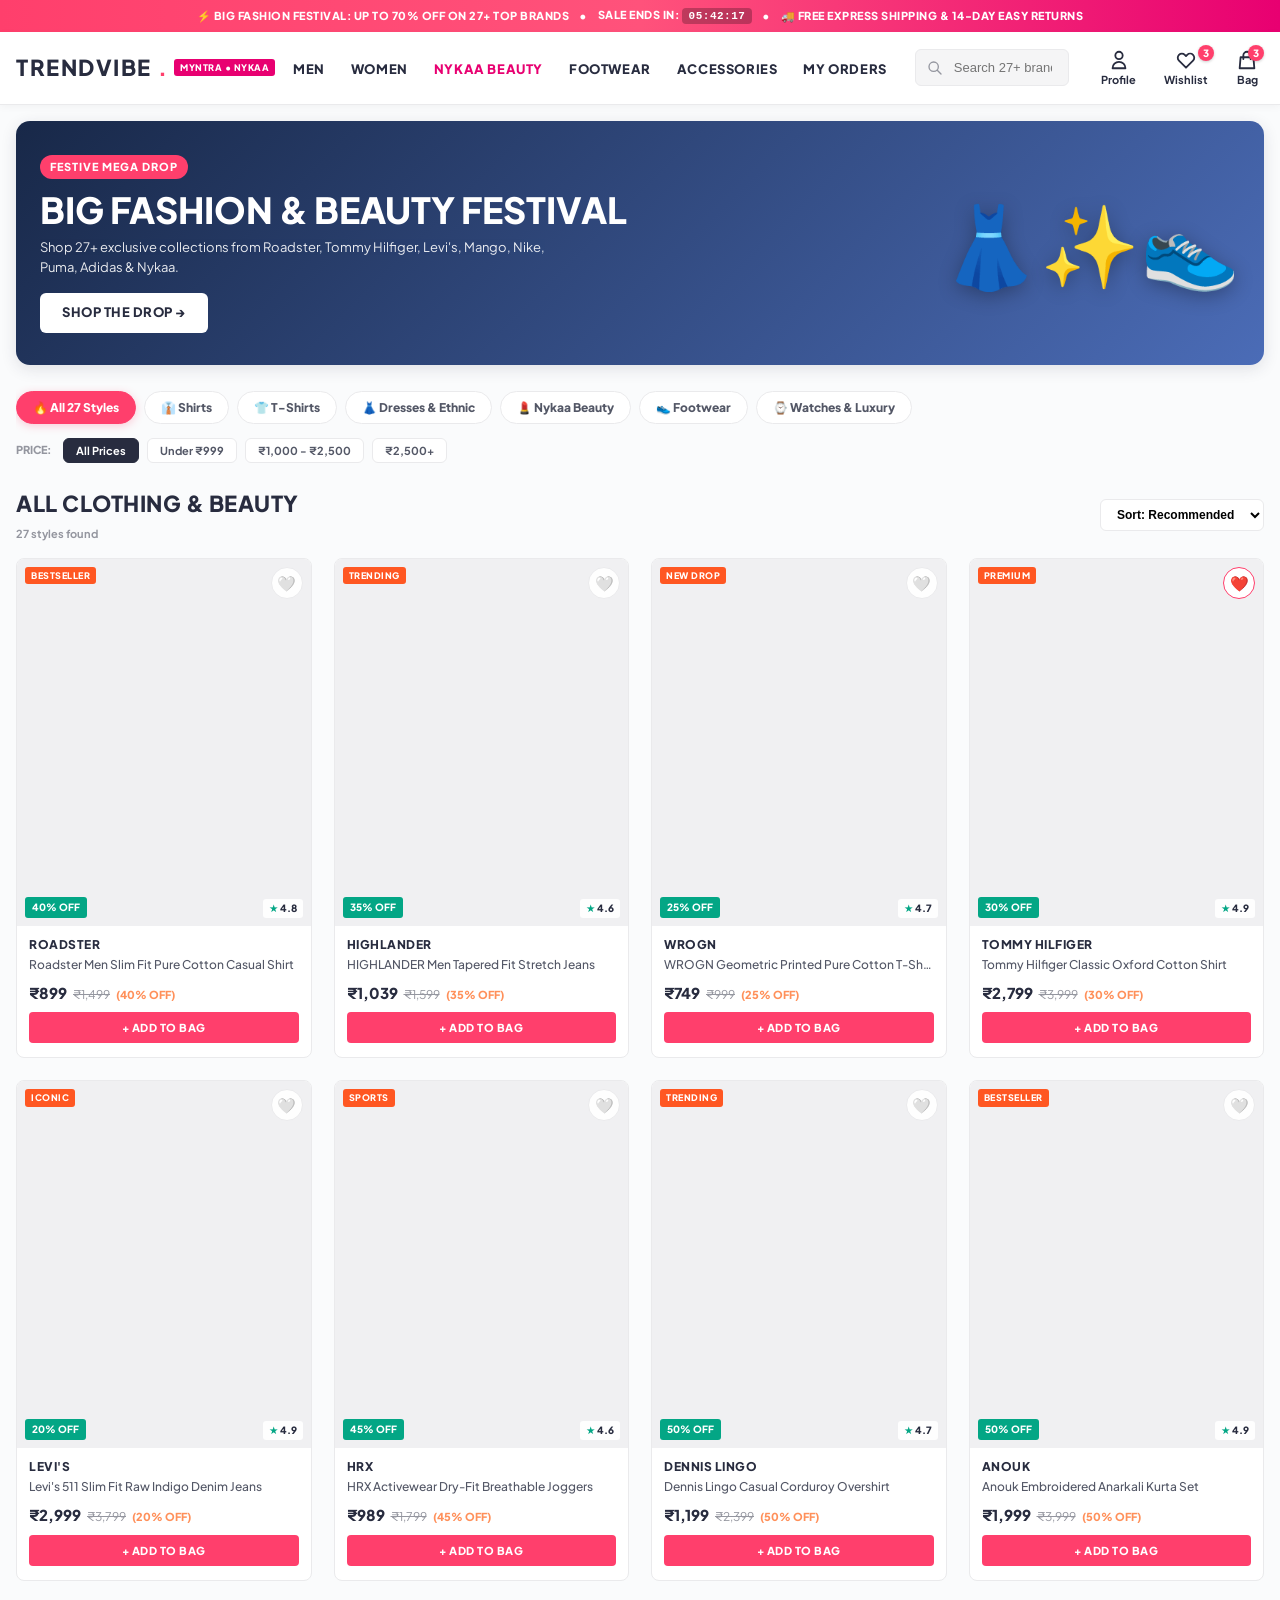
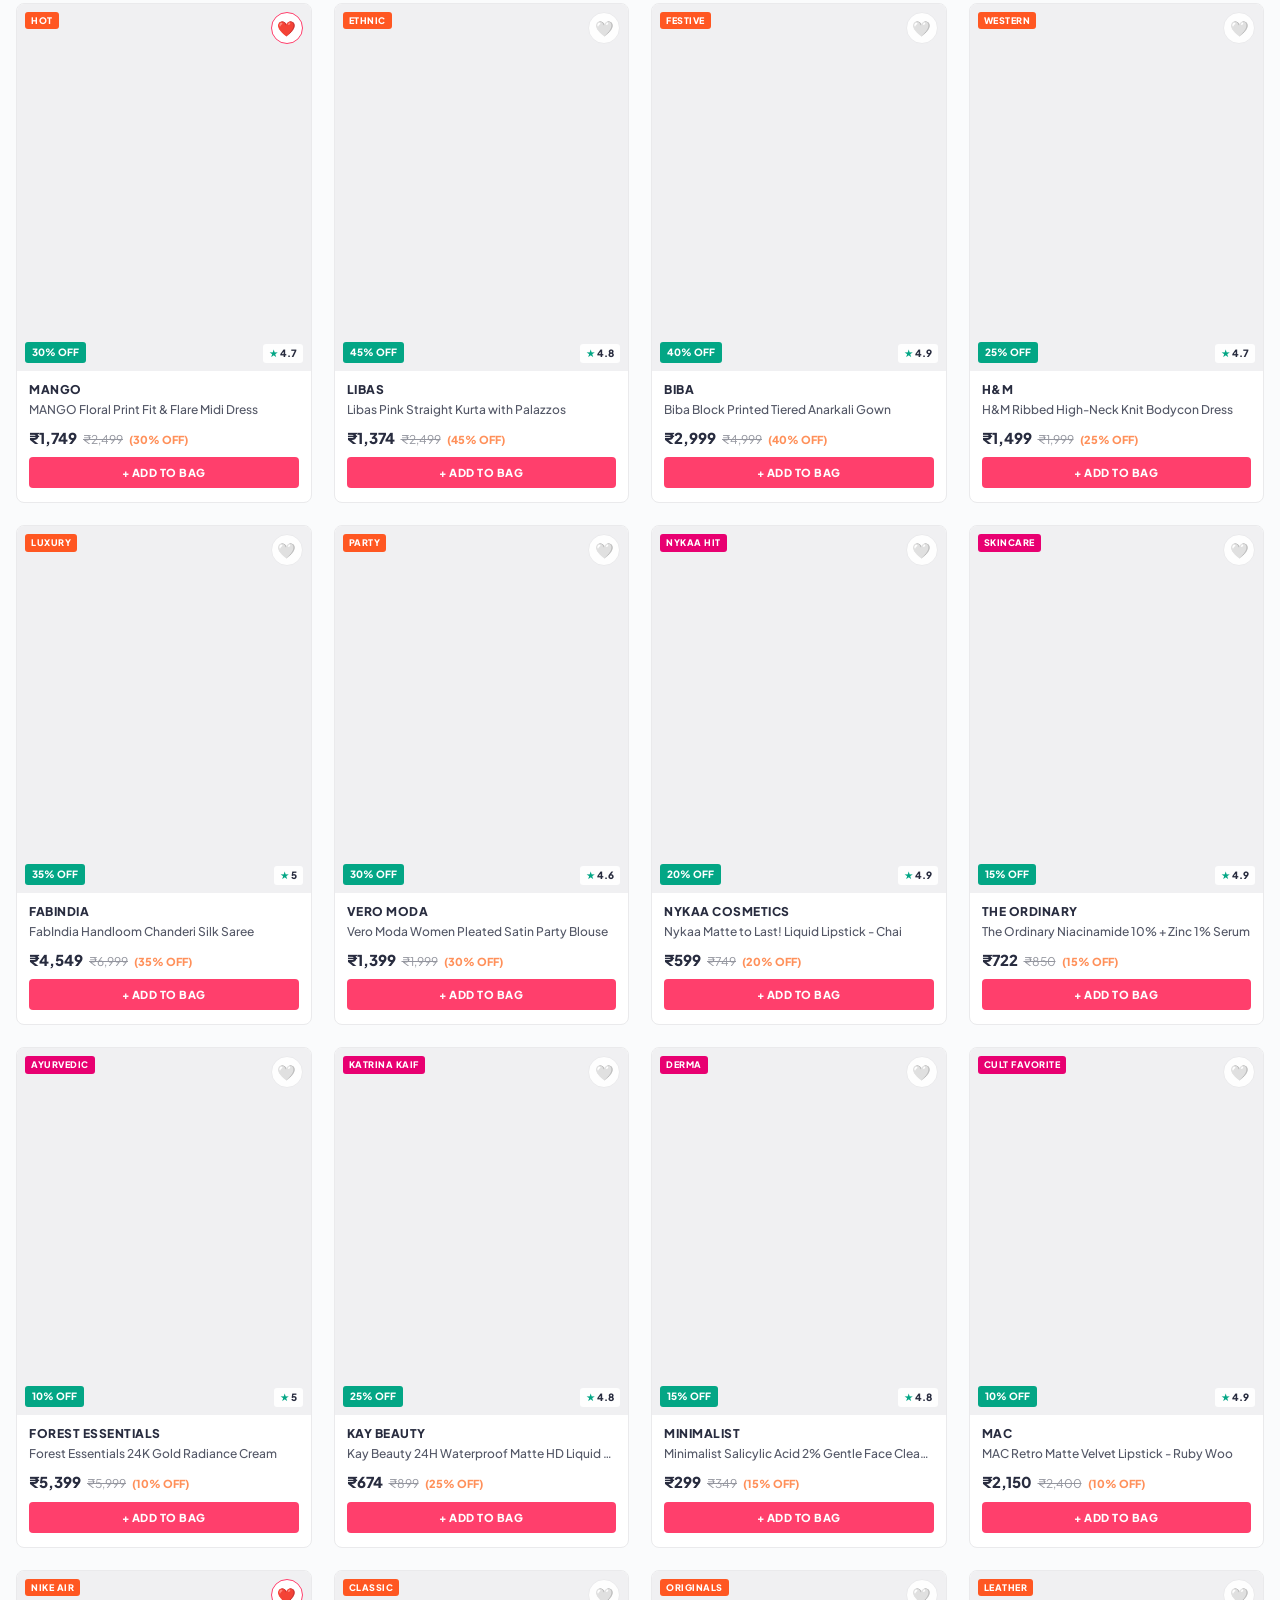
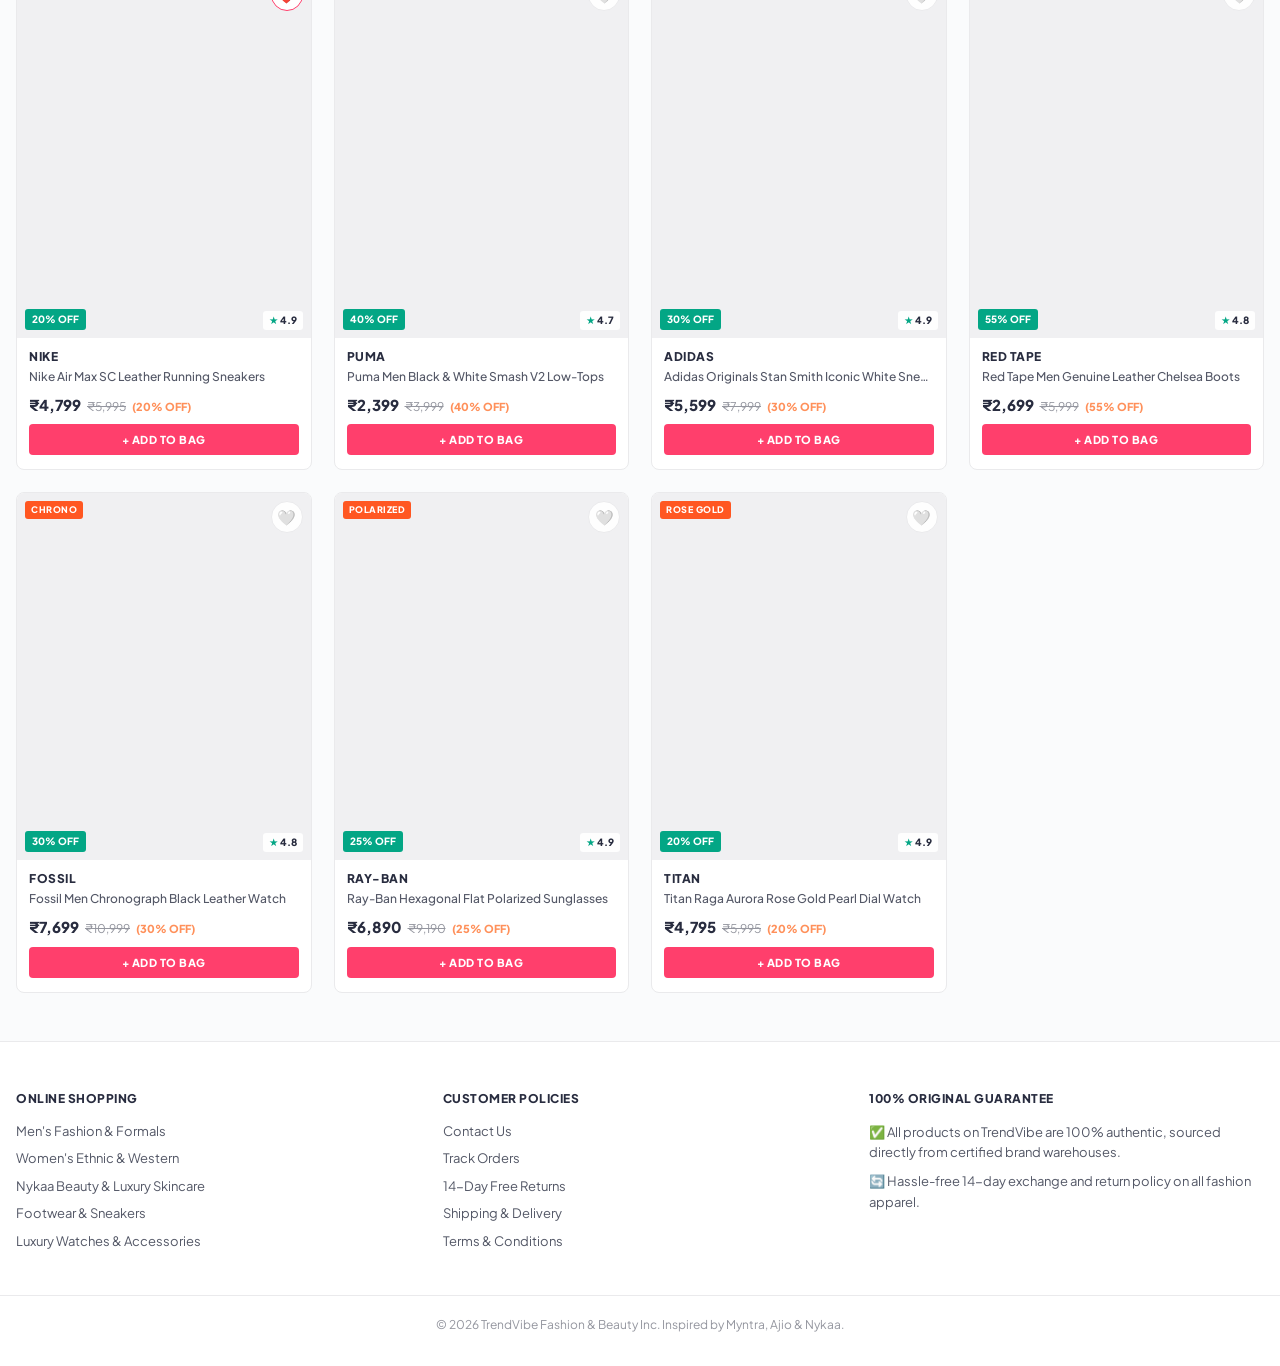
==== commit 648e64bc: "feat: expand catalog to 27 products across 5 categories, add Render deployment configuration (render" ====
--- a/demo/index.html
+++ b/demo/index.html
@@ -154,7 +154,7 @@
             letter-spacing: 0.5px;
         }
 
-        /* Desktop Nav Links (Pure Fashion & Consumer Categories) */
+        /* Desktop Nav Links */
         .desktop-nav-links {
             display: none;
             list-style: none;
@@ -183,7 +183,7 @@
             border-bottom-color: var(--primary);
         }
 
-        /* Search Bar in Header */
+        /* Desktop Search */
         .desktop-search-container {
             display: none;
             flex: 1;
@@ -401,11 +401,11 @@
             .mobile-search-section { display: none; }
         }
 
-        /* Hero Banner (Myntra / Ajio aesthetic) */
+        /* Hero Banner */
         .hero-banner {
             border-radius: var(--radius-lg);
             overflow: hidden;
-            margin: 16px 0 24px;
+            margin: 16px 0 20px;
             background: linear-gradient(135deg, #182848 0%, #4b6cb7 100%);
             color: white;
             padding: 32px 24px;
@@ -416,7 +416,7 @@
             position: relative;
         }
         @media (max-width: 600px) {
-            .hero-banner { padding: 24px 16px; }
+            .hero-banner { padding: 22px 16px; }
             .hero-banner-decor { display: none; }
         }
         .hero-badge-tag {
@@ -429,22 +429,22 @@
             text-transform: uppercase;
             letter-spacing: 1px;
             display: inline-block;
-            margin-bottom: 12px;
+            margin-bottom: 10px;
         }
         .hero-heading {
-            font-size: 28px;
+            font-size: 26px;
             font-weight: 900;
             line-height: 1.15;
-            margin-bottom: 10px;
+            margin-bottom: 8px;
         }
         @media (min-width: 768px) {
-            .hero-heading { font-size: 38px; }
+            .hero-heading { font-size: 36px; }
         }
         .hero-subtext {
-            font-size: 14px;
+            font-size: 13px;
             opacity: 0.9;
-            margin-bottom: 18px;
-            max-width: 500px;
+            margin-bottom: 16px;
+            max-width: 520px;
         }
         .hero-cta-btn {
             background: #ffffff;
@@ -463,13 +463,13 @@
             color: #ffffff;
         }
 
-        /* Horizontal Category Chips */
+        /* Category Chips Bar */
         .category-scroll-container {
             display: flex;
             gap: 8px;
             overflow-x: auto;
             white-space: nowrap;
-            padding: 8px 0 16px;
+            padding: 6px 0 14px;
             scrollbar-width: none;
             -webkit-overflow-scrolling: touch;
         }
@@ -497,15 +497,42 @@
             box-shadow: 0 2px 8px rgba(255, 63, 108, 0.25);
         }
 
-        /* 2-Column Mobile Product Grid (Responsive) */
+        /* Filter Pills (Price Range & Brands) */
+        .filters-toolbar {
+            display: flex;
+            gap: 8px;
+            overflow-x: auto;
+            white-space: nowrap;
+            padding-bottom: 12px;
+            scrollbar-width: none;
+        }
+        .filters-toolbar::-webkit-scrollbar { display: none; }
+        .filter-btn {
+            padding: 5px 12px;
+            border-radius: 6px;
+            font-size: 11px;
+            font-weight: 700;
+            background: #ffffff;
+            border: 1px solid var(--border);
+            color: var(--text-secondary);
+            cursor: pointer;
+            transition: all 0.2s;
+        }
+        .filter-btn.active {
+            background: var(--dark);
+            color: #ffffff;
+            border-color: var(--dark);
+        }
+
+        /* 2-Column Mobile Product Grid */
         .catalog-header {
             display: flex;
             justify-content: space-between;
             align-items: center;
-            margin: 16px 0 14px;
+            margin: 12px 0 14px;
         }
         .catalog-title {
-            font-size: 18px;
+            font-size: 17px;
             font-weight: 900;
             text-transform: uppercase;
             letter-spacing: 0.5px;
@@ -524,13 +551,13 @@
         @media (min-width: 768px) {
             .product-grid {
                 grid-template-columns: repeat(3, 1fr);
-                gap: 20px;
+                gap: 18px;
             }
         }
         @media (min-width: 1024px) {
             .product-grid {
                 grid-template-columns: repeat(4, 1fr);
-                gap: 24px;
+                gap: 22px;
             }
         }
 
@@ -593,6 +620,22 @@
             border-color: var(--primary);
             background: #ffffff;
         }
+
+        .badge-flair {
+            position: absolute;
+            top: 8px;
+            left: 8px;
+            background: var(--dark);
+            color: white;
+            font-size: 9px;
+            font-weight: 800;
+            padding: 2px 6px;
+            border-radius: 3px;
+            letter-spacing: 0.5px;
+            text-transform: uppercase;
+        }
+        .badge-flair.hot { background: #ff5722; }
+        .badge-flair.nykaa { background: var(--nykaa-pink); }
 
         .discount-badge-ribbon {
             position: absolute;
@@ -604,6 +647,20 @@
             font-weight: 800;
             padding: 3px 7px;
             border-radius: 3px;
+        }
+
+        .rating-star-tag {
+            position: absolute;
+            bottom: 8px;
+            right: 8px;
+            background: rgba(255,255,255,0.92);
+            font-size: 10px;
+            font-weight: 800;
+            padding: 2px 6px;
+            border-radius: 3px;
+            display: flex;
+            align-items: center;
+            gap: 2px;
         }
 
         .product-body {
@@ -836,7 +893,7 @@
         .modal-container {
             background: white;
             border-radius: var(--radius-lg);
-            max-width: 700px;
+            max-width: 720px;
             width: 100%;
             max-height: 90vh;
             overflow-y: auto;
@@ -918,7 +975,7 @@
 
     <!-- Top Announcement Bar -->
     <div class="top-banner">
-        <span>⚡ BIG FASHION FESTIVAL: UP TO 70% OFF ON TOP BRANDS</span>
+        <span>⚡ BIG FASHION FESTIVAL: UP TO 70% OFF ON 27+ TOP BRANDS</span>
         <span>&bull;</span>
         <span>Sale Ends in: <span id="flashTimer" class="countdown-timer">05:42:19</span></span>
         <span>&bull;</span>
@@ -928,7 +985,6 @@
     <!-- Header / Navbar -->
     <header class="site-header">
         <div class="container navbar-content">
-            <!-- Mobile Menu Toggle Button -->
             <button class="mobile-menu-btn" onclick="toggleDrawer(true)">☰</button>
 
             <!-- Brand Logo -->
@@ -936,7 +992,7 @@
                 TRENDVIBE<span class="accent">.</span> <span class="badge-tag">MYNTRA &bull; NYKAA</span>
             </div>
 
-            <!-- Desktop Nav Links (Pure Fashion Storefront) -->
+            <!-- Desktop Nav Links -->
             <ul class="desktop-nav-links">
                 <li><a onclick="filterByGender('Men', this)" id="desk-men">MEN</a></li>
                 <li><a onclick="filterByGender('Women', this)" id="desk-women">WOMEN</a></li>
@@ -949,25 +1005,22 @@
             <!-- Desktop Search Bar -->
             <div class="desktop-search-container">
                 <svg class="search-icon-svg" fill="none" stroke="currentColor" viewBox="0 0 24 24"><path stroke-linecap="round" stroke-linejoin="round" stroke-width="2" d="M21 21l-6-6m2-5a7 7 0 11-14 0 7 7 0 0114 0z"/></svg>
-                <input type="text" class="search-input-field" placeholder="Search for brands, shirts, dresses, lipsticks..." onkeyup="handleSearch(this.value)">
+                <input type="text" class="search-input-field" placeholder="Search 27+ brands, shirts, dresses, lipsticks..." onkeyup="handleSearch(this.value)">
             </div>
 
             <!-- Right Actions -->
             <div class="nav-actions">
-                <!-- User Profile Dropdown Icon -->
                 <button class="action-icon-btn" onclick="switchView('orders')">
                     <svg fill="none" stroke="currentColor" viewBox="0 0 24 24"><path stroke-linecap="round" stroke-linejoin="round" stroke-width="2" d="M16 7a4 4 0 11-8 0 4 4 0 018 0zM12 14a7 7 0 00-7 7h14a7 7 0 00-7-7z"/></svg>
                     <span>Profile</span>
                 </button>
 
-                <!-- Wishlist Icon -->
                 <button class="action-icon-btn" onclick="switchView('wishlist')">
                     <svg fill="none" stroke="currentColor" viewBox="0 0 24 24"><path stroke-linecap="round" stroke-linejoin="round" stroke-width="2" d="M4.318 6.318a4.5 4.5 0 000 6.364L12 20.364l7.682-7.682a4.5 4.5 0 00-6.364-6.364L12 7.636l-1.318-1.318a4.5 4.5 0 00-6.364 0z"/></svg>
                     <span>Wishlist</span>
                     <span id="wishlist-badge" class="badge-counter" style="display: none;">0</span>
                 </button>
 
-                <!-- Bag / Cart Icon -->
                 <button class="action-icon-btn" onclick="switchView('cart')">
                     <svg fill="none" stroke="currentColor" viewBox="0 0 24 24"><path stroke-linecap="round" stroke-linejoin="round" stroke-width="2" d="M16 11V7a4 4 0 00-8 0v4M5 9h14l1 12H4L5 9z"/></svg>
                     <span>Bag</span>
@@ -983,26 +1036,26 @@
             <div class="drawer-header">
                 <button class="drawer-close" onclick="toggleDrawer(false)">✕</button>
                 <div style="font-size: 18px; font-weight: 900;">TRENDVIBE FASHION</div>
-                <div style="font-size: 12px; opacity: 0.9;">Welcome to India's Premier Store</div>
+                <div style="font-size: 12px; opacity: 0.9;">India's Luxury Lifestyle Destination</div>
             </div>
             <div class="drawer-body">
                 <div class="drawer-item" onclick="switchView('shop'); filterByGender('All'); toggleDrawer(false);">
-                    🔥 All Trending Collections
+                    🔥 All 27 Trending Styles
                 </div>
                 <div class="drawer-item" onclick="switchView('shop'); filterByGender('Men'); toggleDrawer(false);">
-                    👔 Men's Fashion &amp; Casuals
+                    👔 Men's Store (Shirts, Jeans, T-Shirts)
                 </div>
                 <div class="drawer-item" onclick="switchView('shop'); filterByGender('Women'); toggleDrawer(false);">
-                    👗 Women's Ethnic &amp; Western
+                    👗 Women's Ethnic &amp; Western Dresses
                 </div>
                 <div class="drawer-item" onclick="switchView('shop'); filterCategory('Beauty'); toggleDrawer(false);" style="color: var(--nykaa-pink);">
-                    💄 Nykaa Beauty &amp; Skincare
+                    💄 Nykaa Beauty &amp; Luxury Skincare
                 </div>
                 <div class="drawer-item" onclick="switchView('shop'); filterCategory('Shoes'); toggleDrawer(false);">
-                    👟 Footwear &amp; Sneakers
+                    👟 Footwear &amp; Sneakers (Nike &bull; Puma &bull; Adidas)
                 </div>
                 <div class="drawer-item" onclick="switchView('shop'); filterCategory('Watches'); toggleDrawer(false);">
-                    ⌚ Luxury Watches &amp; Accessories
+                    ⌚ Watches &amp; Accessories (Fossil &bull; Titan &bull; Ray-Ban)
                 </div>
                 <div class="drawer-divider"></div>
                 <div class="drawer-item" onclick="switchView('wishlist'); toggleDrawer(false);">
@@ -1018,7 +1071,7 @@
         </div>
     </div>
 
-    <!-- Mobile Bottom App Navigation Bar (Clean Consumer App Feel) -->
+    <!-- Mobile Bottom App Navigation Bar -->
     <nav class="bottom-nav">
         <button id="bnav-shop" class="bottom-nav-item active" onclick="switchView('shop')">
             <svg fill="none" stroke="currentColor" viewBox="0 0 24 24"><path stroke-linecap="round" stroke-linejoin="round" stroke-width="2" d="M3 12l2-2m0 0l7-7 7 7M5 10v10a1 1 0 001 1h3m10-11l2 2m-2-2v10a1 1 0 01-1 1h-3m-6 0a1 1 0 001-1v-4a1 1 0 011-1h2a1 1 0 011 1v4a1 1 0 001 1m-6 0h6"/></svg>
@@ -1042,12 +1095,12 @@
         </button>
     </nav>
 
-    <!-- Mobile Search Section (Only on Mobile) -->
+    <!-- Mobile Search Section -->
     <div class="mobile-search-section">
         <div class="container">
             <div style="position: relative;">
                 <svg class="search-icon-svg" fill="none" stroke="currentColor" viewBox="0 0 24 24"><path stroke-linecap="round" stroke-linejoin="round" stroke-width="2" d="M21 21l-6-6m2-5a7 7 0 11-14 0 7 7 0 0114 0z"/></svg>
-                <input type="text" class="search-input-field" placeholder="Search brands, shirts, dresses, lipsticks..." onkeyup="handleSearch(this.value)">
+                <input type="text" class="search-input-field" placeholder="Search 27+ brands, shirts, dresses, lipsticks..." onkeyup="handleSearch(this.value)">
             </div>
         </div>
     </div>
@@ -1063,7 +1116,7 @@
                     <span class="hero-badge-tag">Festive Mega Drop</span>
                     <h1 class="hero-heading">BIG FASHION &amp; BEAUTY FESTIVAL</h1>
                     <p class="hero-subtext">
-                        Explore handpicked styles from Roadster, Mango, Nike, Puma, and authentic Nykaa luxury cosmetics.
+                        Shop 27+ exclusive collections from Roadster, Tommy Hilfiger, Levi's, Mango, Nike, Puma, Adidas &amp; Nykaa.
                     </p>
                     <a href="#productGrid" class="hero-cta-btn">Shop The Drop &rarr;</a>
                 </div>
@@ -1072,29 +1125,39 @@
                 </div>
             </div>
 
-            <!-- Horizontal Swipeable Category Chips -->
+            <!-- Horizontal Category Chips -->
             <div class="category-scroll-container">
-                <button class="cat-chip active" onclick="filterCategory('All', this)">🔥 All Fashion</button>
+                <button class="cat-chip active" onclick="filterCategory('All', this)">🔥 All 27 Styles</button>
                 <button class="cat-chip" onclick="filterCategory('Shirts', this)">👔 Shirts</button>
                 <button class="cat-chip" onclick="filterCategory('T-Shirts', this)">👕 T-Shirts</button>
                 <button class="cat-chip" onclick="filterCategory('Dresses', this)">👗 Dresses &amp; Ethnic</button>
                 <button class="cat-chip" onclick="filterCategory('Beauty', this)">💄 Nykaa Beauty</button>
                 <button class="cat-chip" onclick="filterCategory('Shoes', this)">👟 Footwear</button>
-                <button class="cat-chip" onclick="filterCategory('Watches', this)">⌚ Watches</button>
+                <button class="cat-chip" onclick="filterCategory('Watches', this)">⌚ Watches &amp; Luxury</button>
+            </div>
+
+            <!-- Secondary Filters Toolbar (Price Range) -->
+            <div class="filters-toolbar">
+                <span style="font-size: 11px; font-weight: 800; color: var(--text-muted); align-self: center; margin-right: 4px;">PRICE:</span>
+                <button class="filter-btn active" onclick="filterPrice('All', this)">All Prices</button>
+                <button class="filter-btn" onclick="filterPrice('under999', this)">Under &#8377;999</button>
+                <button class="filter-btn" onclick="filterPrice('1000to2500', this)">&#8377;1,000 - &#8377;2,500</button>
+                <button class="filter-btn" onclick="filterPrice('above2500', this)">&#8377;2,500+</button>
             </div>
 
             <!-- Catalog Header with Sort Dropdown -->
             <div class="catalog-header">
                 <div>
                     <h2 id="catalogTitle" class="catalog-title">All Clothing &amp; Beauty</h2>
-                    <span id="catalogCount" style="font-size: 11px; color: var(--text-muted); font-weight: 700;">12 styles found</span>
+                    <span id="catalogCount" style="font-size: 11px; color: var(--text-muted); font-weight: 700;">27 styles found</span>
                 </div>
                 <div>
                     <select id="sortSelect" onchange="handleSort(this.value)" style="padding: 7px 12px; border-radius: 6px; border: 1px solid var(--border); font-size: 12px; font-weight: 700; background: white; outline: none; cursor: pointer;">
-                        <option value="featured">Recommended</option>
+                        <option value="featured">Sort: Recommended</option>
                         <option value="price-low">Price: Low to High</option>
                         <option value="price-high">Price: High to Low</option>
                         <option value="discount">Highest Discount</option>
+                        <option value="rating">Highest Rated</option>
                     </select>
                 </div>
             </div>
@@ -1151,9 +1214,9 @@
             <div class="footer-col">
                 <h4>ONLINE SHOPPING</h4>
                 <ul>
-                    <li><a href="#" onclick="filterByGender('Men')">Men's Fashion</a></li>
+                    <li><a href="#" onclick="filterByGender('Men')">Men's Fashion &amp; Formals</a></li>
                     <li><a href="#" onclick="filterByGender('Women')">Women's Ethnic &amp; Western</a></li>
-                    <li><a href="#" onclick="filterCategory('Beauty')">Nykaa Beauty &amp; Cosmetics</a></li>
+                    <li><a href="#" onclick="filterCategory('Beauty')">Nykaa Beauty &amp; Luxury Skincare</a></li>
                     <li><a href="#" onclick="filterCategory('Shoes')">Footwear &amp; Sneakers</a></li>
                     <li><a href="#" onclick="filterCategory('Watches')">Luxury Watches &amp; Accessories</a></li>
                 </ul>
@@ -1183,9 +1246,10 @@
         </div>
     </footer>
 
-    <!-- CLIENT APPLICATION LOGIC -->
+    <!-- CLIENT APPLICATION LOGIC (27 Products & Consumer Features) -->
     <script>
         let products = [
+            // MEN FASHION
             {
                 id: 1,
                 name: "Roadster Men Slim Fit Pure Cotton Casual Shirt",
@@ -1197,6 +1261,7 @@
                 discountPercent: 40,
                 rating: 4.8,
                 reviewsCount: 1420,
+                badge: "BESTSELLER",
                 sizes: ["S", "M", "L", "XL"],
                 imageUrl: "https://images.unsplash.com/photo-1596755094514-f87e34085b2c?auto=format&fit=crop&w=800&q=80",
                 description: "Olive green slim fit pure cotton casual shirt. Has a spread collar, long sleeves, curved hem, and one patch pocket. 100% breathable."
@@ -1212,6 +1277,7 @@
                 discountPercent: 35,
                 rating: 4.6,
                 reviewsCount: 890,
+                badge: "TRENDING",
                 sizes: ["30", "32", "34", "36"],
                 imageUrl: "https://images.unsplash.com/photo-1541099649105-f69ad21f3246?auto=format&fit=crop&w=800&q=80",
                 description: "Dark blue washed 5-pocket mid-rise stretch denim jeans, clean look with light fade."
@@ -1227,12 +1293,79 @@
                 discountPercent: 25,
                 rating: 4.7,
                 reviewsCount: 650,
+                badge: "NEW DROP",
                 sizes: ["S", "M", "L", "XL"],
                 imageUrl: "https://images.unsplash.com/photo-1521572267360-ee0c2909d518?auto=format&fit=crop&w=800&q=80",
                 description: "Navy blue and white printed T-shirt, round neck, bio-washed for ultra softness."
             },
             {
                 id: 4,
+                name: "Tommy Hilfiger Classic Oxford Cotton Shirt",
+                brand: "TOMMY HILFIGER",
+                category: "Shirts",
+                gender: "Men",
+                price: 2799,
+                originalPrice: 3999,
+                discountPercent: 30,
+                rating: 4.9,
+                reviewsCount: 520,
+                badge: "PREMIUM",
+                sizes: ["39", "40", "42", "44"],
+                imageUrl: "https://images.unsplash.com/photo-1602810318383-e386cc2a3ccf?auto=format&fit=crop&w=800&q=80",
+                description: "Classic button-down collar Oxford shirt in sky blue with signature embroidered flag on chest."
+            },
+            {
+                id: 5,
+                name: "Levi's 511 Slim Fit Raw Indigo Denim Jeans",
+                brand: "LEVI'S",
+                category: "Pants",
+                gender: "Men",
+                price: 2999,
+                originalPrice: 3799,
+                discountPercent: 20,
+                rating: 4.9,
+                reviewsCount: 2100,
+                badge: "ICONIC",
+                sizes: ["30", "32", "34", "36"],
+                imageUrl: "https://images.unsplash.com/photo-1542272604-780c96856592?auto=format&fit=crop&w=800&q=80",
+                description: "Authentic Levi's 511 slim fit stretch denim in dark indigo with trademark red tab on back pocket."
+            },
+            {
+                id: 6,
+                name: "HRX Activewear Dry-Fit Breathable Joggers",
+                brand: "HRX",
+                category: "Pants",
+                gender: "Men",
+                price: 989,
+                originalPrice: 1799,
+                discountPercent: 45,
+                rating: 4.6,
+                reviewsCount: 780,
+                badge: "SPORTS",
+                sizes: ["S", "M", "L", "XL"],
+                imageUrl: "https://images.unsplash.com/photo-1552902865-b72c031ac5ea?auto=format&fit=crop&w=800&q=80",
+                description: "Athletic training joggers with moisture-wicking technology and reflective side tape."
+            },
+            {
+                id: 7,
+                name: "Dennis Lingo Casual Corduroy Overshirt",
+                brand: "DENNIS LINGO",
+                category: "Shirts",
+                gender: "Men",
+                price: 1199,
+                originalPrice: 2399,
+                discountPercent: 50,
+                rating: 4.7,
+                reviewsCount: 340,
+                badge: "TRENDING",
+                sizes: ["M", "L", "XL"],
+                imageUrl: "https://images.unsplash.com/photo-1598033129183-c4f50c736f10?auto=format&fit=crop&w=800&q=80",
+                description: "Rich camel brown corduroy jacket shirt, relaxed drop shoulder with twin chest flap pockets."
+            },
+
+            // WOMEN FASHION
+            {
+                id: 8,
                 name: "Anouk Embroidered Anarkali Kurta Set",
                 brand: "ANOUK",
                 category: "Dresses",
@@ -1242,12 +1375,13 @@
                 discountPercent: 50,
                 rating: 4.9,
                 reviewsCount: 2310,
+                badge: "BESTSELLER",
                 sizes: ["XS", "S", "M", "L", "XL"],
                 imageUrl: "https://images.unsplash.com/photo-1610030469983-98e550d6193c?auto=format&fit=crop&w=800&q=80",
                 description: "Burgundy and gold embroidered Anarkali kurta with trousers and organza dupatta."
             },
             {
-                id: 5,
+                id: 9,
                 name: "MANGO Floral Print Fit & Flare Midi Dress",
                 brand: "MANGO",
                 category: "Dresses",
@@ -1257,12 +1391,13 @@
                 discountPercent: 30,
                 rating: 4.7,
                 reviewsCount: 420,
+                badge: "HOT",
                 sizes: ["S", "M", "L"],
                 imageUrl: "https://images.unsplash.com/photo-1572804013309-59a88b7e92f1?auto=format&fit=crop&w=800&q=80",
                 description: "Sage green floral print midi dress, sweetheart neckline and puff sleeves."
             },
             {
-                id: 6,
+                id: 10,
                 name: "Libas Pink Straight Kurta with Palazzos",
                 brand: "LIBAS",
                 category: "Dresses",
@@ -1272,12 +1407,79 @@
                 discountPercent: 45,
                 rating: 4.8,
                 reviewsCount: 1890,
+                badge: "ETHNIC",
                 sizes: ["S", "M", "L"],
                 imageUrl: "https://images.unsplash.com/photo-1583391733956-3750e0ff4e8b?auto=format&fit=crop&w=800&q=80",
                 description: "Dusty pink straight calf-length kurta with keyhole neck, paired with palazzos."
             },
             {
-                id: 7,
+                id: 11,
+                name: "Biba Block Printed Tiered Anarkali Gown",
+                brand: "BIBA",
+                category: "Dresses",
+                gender: "Women",
+                price: 2999,
+                originalPrice: 4999,
+                discountPercent: 40,
+                rating: 4.9,
+                reviewsCount: 880,
+                badge: "FESTIVE",
+                sizes: ["S", "M", "L", "XL"],
+                imageUrl: "https://images.unsplash.com/photo-1617627143750-d86bc21e42bb?auto=format&fit=crop&w=800&q=80",
+                description: "Royal teal blue block-printed floor-length Anarkali gown with gota patti borders and sequin yoke."
+            },
+            {
+                id: 12,
+                name: "H&M Ribbed High-Neck Knit Bodycon Dress",
+                brand: "H&M",
+                category: "Dresses",
+                gender: "Women",
+                price: 1499,
+                originalPrice: 1999,
+                discountPercent: 25,
+                rating: 4.7,
+                reviewsCount: 620,
+                badge: "WESTERN",
+                sizes: ["XS", "S", "M", "L"],
+                imageUrl: "https://images.unsplash.com/photo-1539109136881-3be0616acf4b?auto=format&fit=crop&w=800&q=80",
+                description: "Soft black ribbed knit midi dress with side slit, high turtle neckline, and long sleeves."
+            },
+            {
+                id: 13,
+                name: "FabIndia Handloom Chanderi Silk Saree",
+                brand: "FABINDIA",
+                category: "Dresses",
+                gender: "Women",
+                price: 4549,
+                originalPrice: 6999,
+                discountPercent: 35,
+                rating: 5.0,
+                reviewsCount: 310,
+                badge: "LUXURY",
+                sizes: ["Free Size"],
+                imageUrl: "https://images.unsplash.com/photo-1610030469668-935cb7462002?auto=format&fit=crop&w=800&q=80",
+                description: "Traditional magenta and golden zari handloom Chanderi silk saree with matching blouse piece."
+            },
+            {
+                id: 14,
+                name: "Vero Moda Women Pleated Satin Party Blouse",
+                brand: "VERO MODA",
+                category: "Shirts",
+                gender: "Women",
+                price: 1399,
+                originalPrice: 1999,
+                discountPercent: 30,
+                rating: 4.6,
+                reviewsCount: 290,
+                badge: "PARTY",
+                sizes: ["XS", "S", "M"],
+                imageUrl: "https://images.unsplash.com/photo-1564257631407-4deb1f99d992?auto=format&fit=crop&w=800&q=80",
+                description: "Emerald green cowl neck sleeveless satin top with delicate pleats and button closure."
+            },
+
+            // NYKAA BEAUTY & COSMETICS
+            {
+                id: 15,
                 name: "Nykaa Matte to Last! Liquid Lipstick - Chai",
                 brand: "NYKAA COSMETICS",
                 category: "Beauty",
@@ -1287,12 +1489,13 @@
                 discountPercent: 20,
                 rating: 4.9,
                 reviewsCount: 5120,
+                badge: "NYKAA HIT",
                 sizes: ["4.2 ml"],
                 imageUrl: "https://images.unsplash.com/photo-1586495777744-4413f21062fa?auto=format&fit=crop&w=800&q=80",
                 description: "Transfer-proof, 12-hour ultra-lightweight matte liquid lipstick infused with Vitamin E."
             },
             {
-                id: 8,
+                id: 16,
                 name: "The Ordinary Niacinamide 10% + Zinc 1% Serum",
                 brand: "THE ORDINARY",
                 category: "Beauty",
@@ -1302,12 +1505,79 @@
                 discountPercent: 15,
                 rating: 4.9,
                 reviewsCount: 4200,
+                badge: "SKINCARE",
                 sizes: ["30 ml", "60 ml"],
                 imageUrl: "https://images.unsplash.com/photo-1620916566398-39f1143ab7be?auto=format&fit=crop&w=800&q=80",
                 description: "High-strength vitamin and mineral blemish formula. Reduces pore congestion."
             },
             {
-                id: 9,
+                id: 17,
+                name: "Forest Essentials 24K Gold Radiance Cream",
+                brand: "FOREST ESSENTIALS",
+                category: "Beauty",
+                gender: "Women",
+                price: 5399,
+                originalPrice: 5999,
+                discountPercent: 10,
+                rating: 5.0,
+                reviewsCount: 310,
+                badge: "AYURVEDIC",
+                sizes: ["50 gm"],
+                imageUrl: "https://images.unsplash.com/photo-1522337360788-8b13dee7a37e?auto=format&fit=crop&w=800&q=80",
+                description: "Ayurvedic anti-aging day cream infused with 24K pure gold bhasma and saffron."
+            },
+            {
+                id: 18,
+                name: "Kay Beauty 24H Waterproof Matte HD Liquid Eyeliner",
+                brand: "KAY BEAUTY",
+                category: "Beauty",
+                gender: "Women",
+                price: 674,
+                originalPrice: 899,
+                discountPercent: 25,
+                rating: 4.8,
+                reviewsCount: 1640,
+                badge: "KATRINA KAIF",
+                sizes: ["3.5 ml"],
+                imageUrl: "https://images.unsplash.com/photo-1512496015851-a90fb38ba796?auto=format&fit=crop&w=800&q=80",
+                description: "Deep black precision felt tip liquid eyeliner with smudge-proof, 24-hour stay formula."
+            },
+            {
+                id: 19,
+                name: "Minimalist Salicylic Acid 2% Gentle Face Cleanser",
+                brand: "MINIMALIST",
+                category: "Beauty",
+                gender: "Women",
+                price: 299,
+                originalPrice: 349,
+                discountPercent: 15,
+                rating: 4.8,
+                reviewsCount: 2890,
+                badge: "DERMA",
+                sizes: ["100 ml"],
+                imageUrl: "https://images.unsplash.com/photo-1556228720-195a672e8a03?auto=format&fit=crop&w=800&q=80",
+                description: "Sulfate-free exfoliating cleanser with LHA and Zinc for acne control and oil balance."
+            },
+            {
+                id: 20,
+                name: "MAC Retro Matte Velvet Lipstick - Ruby Woo",
+                brand: "MAC",
+                category: "Beauty",
+                gender: "Women",
+                price: 2150,
+                originalPrice: 2400,
+                discountPercent: 10,
+                rating: 4.9,
+                reviewsCount: 3500,
+                badge: "CULT FAVORITE",
+                sizes: ["3 gm"],
+                imageUrl: "https://images.unsplash.com/photo-1599733589046-10c005739ef9?auto=format&fit=crop&w=800&q=80",
+                description: "Iconic vivid blue-red matte lipstick with long-wearing non-feathering formula."
+            },
+
+            // FOOTWEAR & SNEAKERS
+            {
+                id: 21,
                 name: "Nike Air Max SC Leather Running Sneakers",
                 brand: "NIKE",
                 category: "Shoes",
@@ -1317,12 +1587,13 @@
                 discountPercent: 20,
                 rating: 4.9,
                 reviewsCount: 940,
+                badge: "NIKE AIR",
                 sizes: ["UK 7", "UK 8", "UK 9", "UK 10"],
                 imageUrl: "https://images.unsplash.com/photo-1542291026-7eec264c27ff?auto=format&fit=crop&w=800&q=80",
                 description: "White and royal blue track style sneakers with visible Air cushioning."
             },
             {
-                id: 10,
+                id: 22,
                 name: "Puma Men Black & White Smash V2 Low-Tops",
                 brand: "PUMA",
                 category: "Shoes",
@@ -1332,12 +1603,47 @@
                 discountPercent: 40,
                 rating: 4.7,
                 reviewsCount: 1120,
+                badge: "CLASSIC",
                 sizes: ["UK 7", "UK 8", "UK 9"],
                 imageUrl: "https://images.unsplash.com/photo-1608231387042-66d1773070a5?auto=format&fit=crop&w=800&q=80",
                 description: "Classic tennis silhouette in soft black suede with signature Puma formstrip."
             },
             {
-                id: 11,
+                id: 23,
+                name: "Adidas Originals Stan Smith Iconic White Sneakers",
+                brand: "ADIDAS",
+                category: "Shoes",
+                gender: "Men",
+                price: 5599,
+                originalPrice: 7999,
+                discountPercent: 30,
+                rating: 4.9,
+                reviewsCount: 1820,
+                badge: "ORIGINALS",
+                sizes: ["UK 7", "UK 8", "UK 9", "UK 10"],
+                imageUrl: "https://images.unsplash.com/photo-1584735935682-2f2b69dff9d2?auto=format&fit=crop&w=800&q=80",
+                description: "Timeless minimalist court sneaker with perforated 3-Stripes and green heel tab."
+            },
+            {
+                id: 24,
+                name: "Red Tape Men Genuine Leather Chelsea Boots",
+                brand: "RED TAPE",
+                category: "Shoes",
+                gender: "Men",
+                price: 2699,
+                originalPrice: 5999,
+                discountPercent: 55,
+                rating: 4.8,
+                reviewsCount: 650,
+                badge: "LEATHER",
+                sizes: ["UK 7", "UK 8", "UK 9"],
+                imageUrl: "https://images.unsplash.com/photo-1638247025967-b4e38f787b76?auto=format&fit=crop&w=800&q=80",
+                description: "Handcrafted rich cognac brown ankle Chelsea boots with stretch side panels and TPR sole."
+            },
+
+            // ACCESSORIES & WATCHES
+            {
+                id: 25,
                 name: "Fossil Men Chronograph Black Leather Watch",
                 brand: "FOSSIL",
                 category: "Watches",
@@ -1347,35 +1653,54 @@
                 discountPercent: 30,
                 rating: 4.8,
                 reviewsCount: 450,
+                badge: "CHRONO",
                 sizes: ["Standard 44mm"],
                 imageUrl: "https://images.unsplash.com/photo-1524805444758-089113d48a6d?auto=format&fit=crop&w=800&q=80",
                 description: "Gunmetal stainless steel case with genuine black leather strap. 50m water resistance."
             },
             {
-                id: 12,
-                name: "Forest Essentials 24K Gold Radiance Cream",
-                brand: "FOREST ESSENTIALS",
-                category: "Beauty",
+                id: 26,
+                name: "Ray-Ban Hexagonal Flat Polarized Sunglasses",
+                brand: "RAY-BAN",
+                category: "Watches",
+                gender: "Men",
+                price: 6890,
+                originalPrice: 9190,
+                discountPercent: 25,
+                rating: 4.9,
+                reviewsCount: 820,
+                badge: "POLARIZED",
+                sizes: ["Standard 51mm"],
+                imageUrl: "https://images.unsplash.com/photo-1511499767150-a48a237f0083?auto=format&fit=crop&w=800&q=80",
+                description: "Gold polished hexagonal metal frame with classic G-15 green polarized lenses."
+            },
+            {
+                id: 27,
+                name: "Titan Raga Aurora Rose Gold Pearl Dial Watch",
+                brand: "TITAN",
+                category: "Watches",
                 gender: "Women",
-                price: 5399,
-                originalPrice: 5999,
-                discountPercent: 10,
-                rating: 5.0,
-                reviewsCount: 310,
-                sizes: ["50 gm"],
-                imageUrl: "https://images.unsplash.com/photo-1522337360788-8b13dee7a37e?auto=format&fit=crop&w=800&q=80",
-                description: "Ayurvedic anti-aging day cream infused with 24K pure gold bhasma and saffron."
+                price: 4795,
+                originalPrice: 5995,
+                discountPercent: 20,
+                rating: 4.9,
+                reviewsCount: 510,
+                badge: "ROSE GOLD",
+                sizes: ["Standard 32mm"],
+                imageUrl: "https://images.unsplash.com/photo-1522335789203-aabd1fc54bc9?auto=format&fit=crop&w=800&q=80",
+                description: "Jewelry-inspired rose gold wristwatch with mother-of-pearl dial and Swarovski crystal accents."
             }
         ];
 
         let cart = [
             { productId: 1, size: "M", quantity: 1, price: 899 },
-            { productId: 7, size: "4.2 ml", quantity: 2, price: 599 }
+            { productId: 15, size: "4.2 ml", quantity: 2, price: 599 }
         ];
-        let wishlist = [4, 9];
+        let wishlist = [4, 9, 21];
         let appliedCoupon = null;
         let selectedGender = "All";
         let selectedCategory = "All";
+        let selectedPriceRange = "All";
         let searchQuery = "";
         let currentSort = "featured";
 
@@ -1388,7 +1713,7 @@
                 courier: "Bluedart Express (AWB: 8829410)",
                 items: [
                     { productId: 1, size: "M", quantity: 1, price: 899 },
-                    { productId: 7, size: "4.2 ml", quantity: 2, price: 599 }
+                    { productId: 15, size: "4.2 ml", quantity: 2, price: 599 }
                 ]
             },
             {
@@ -1398,7 +1723,7 @@
                 total: 1999,
                 courier: "Delhivery Surface (Delivered)",
                 items: [
-                    { productId: 4, size: "M", quantity: 1, price: 1999 }
+                    { productId: 8, size: "M", quantity: 1, price: 1999 }
                 ]
             }
         ];
@@ -1452,6 +1777,11 @@
             let filtered = products.filter(p => {
                 if (selectedGender !== "All" && p.gender !== selectedGender) return false;
                 if (selectedCategory !== "All" && p.category !== selectedCategory) return false;
+
+                if (selectedPriceRange === "under999" && p.price >= 1000) return false;
+                if (selectedPriceRange === "1000to2500" && (p.price < 1000 || p.price > 2500)) return false;
+                if (selectedPriceRange === "above2500" && p.price <= 2500) return false;
+
                 if (searchQuery) {
                     const q = searchQuery.toLowerCase();
                     return p.name.toLowerCase().includes(q) || p.brand.toLowerCase().includes(q) || p.category.toLowerCase().includes(q);
@@ -1462,6 +1792,7 @@
             if (currentSort === "price-low") filtered.sort((a,b) => a.price - b.price);
             else if (currentSort === "price-high") filtered.sort((a,b) => b.price - a.price);
             else if (currentSort === "discount") filtered.sort((a,b) => b.discountPercent - a.discountPercent);
+            else if (currentSort === "rating") filtered.sort((a,b) => b.rating - a.rating);
 
             document.getElementById('catalogCount').innerText = `${filtered.length} styles found`;
 
@@ -1474,7 +1805,9 @@
                             <button class="wishlist-heart-btn ${isWishlisted ? 'active' : ''}" onclick="toggleWishlist(${p.id}, event)">
                                 ${isWishlisted ? '❤️' : '🤍'}
                             </button>
+                            <span class="badge-flair ${p.category === 'Beauty' ? 'nykaa' : 'hot'}">${p.badge}</span>
                             <span class="discount-badge-ribbon">${p.discountPercent}% OFF</span>
+                            <div class="rating-star-tag"><span style="color: var(--success);">★</span> ${p.rating}</div>
                         </div>
                         <div class="product-body">
                             <div class="brand-name">${p.brand}</div>
@@ -1503,6 +1836,13 @@
         function filterCategory(cat, btn) {
             selectedCategory = cat;
             document.querySelectorAll('.cat-chip').forEach(c => c.classList.remove('active'));
+            if (btn) btn.classList.add('active');
+            renderCatalog();
+        }
+
+        function filterPrice(range, btn) {
+            selectedPriceRange = range;
+            document.querySelectorAll('.filters-toolbar .filter-btn').forEach(b => b.classList.remove('active'));
             if (btn) btn.classList.add('active');
             renderCatalog();
         }
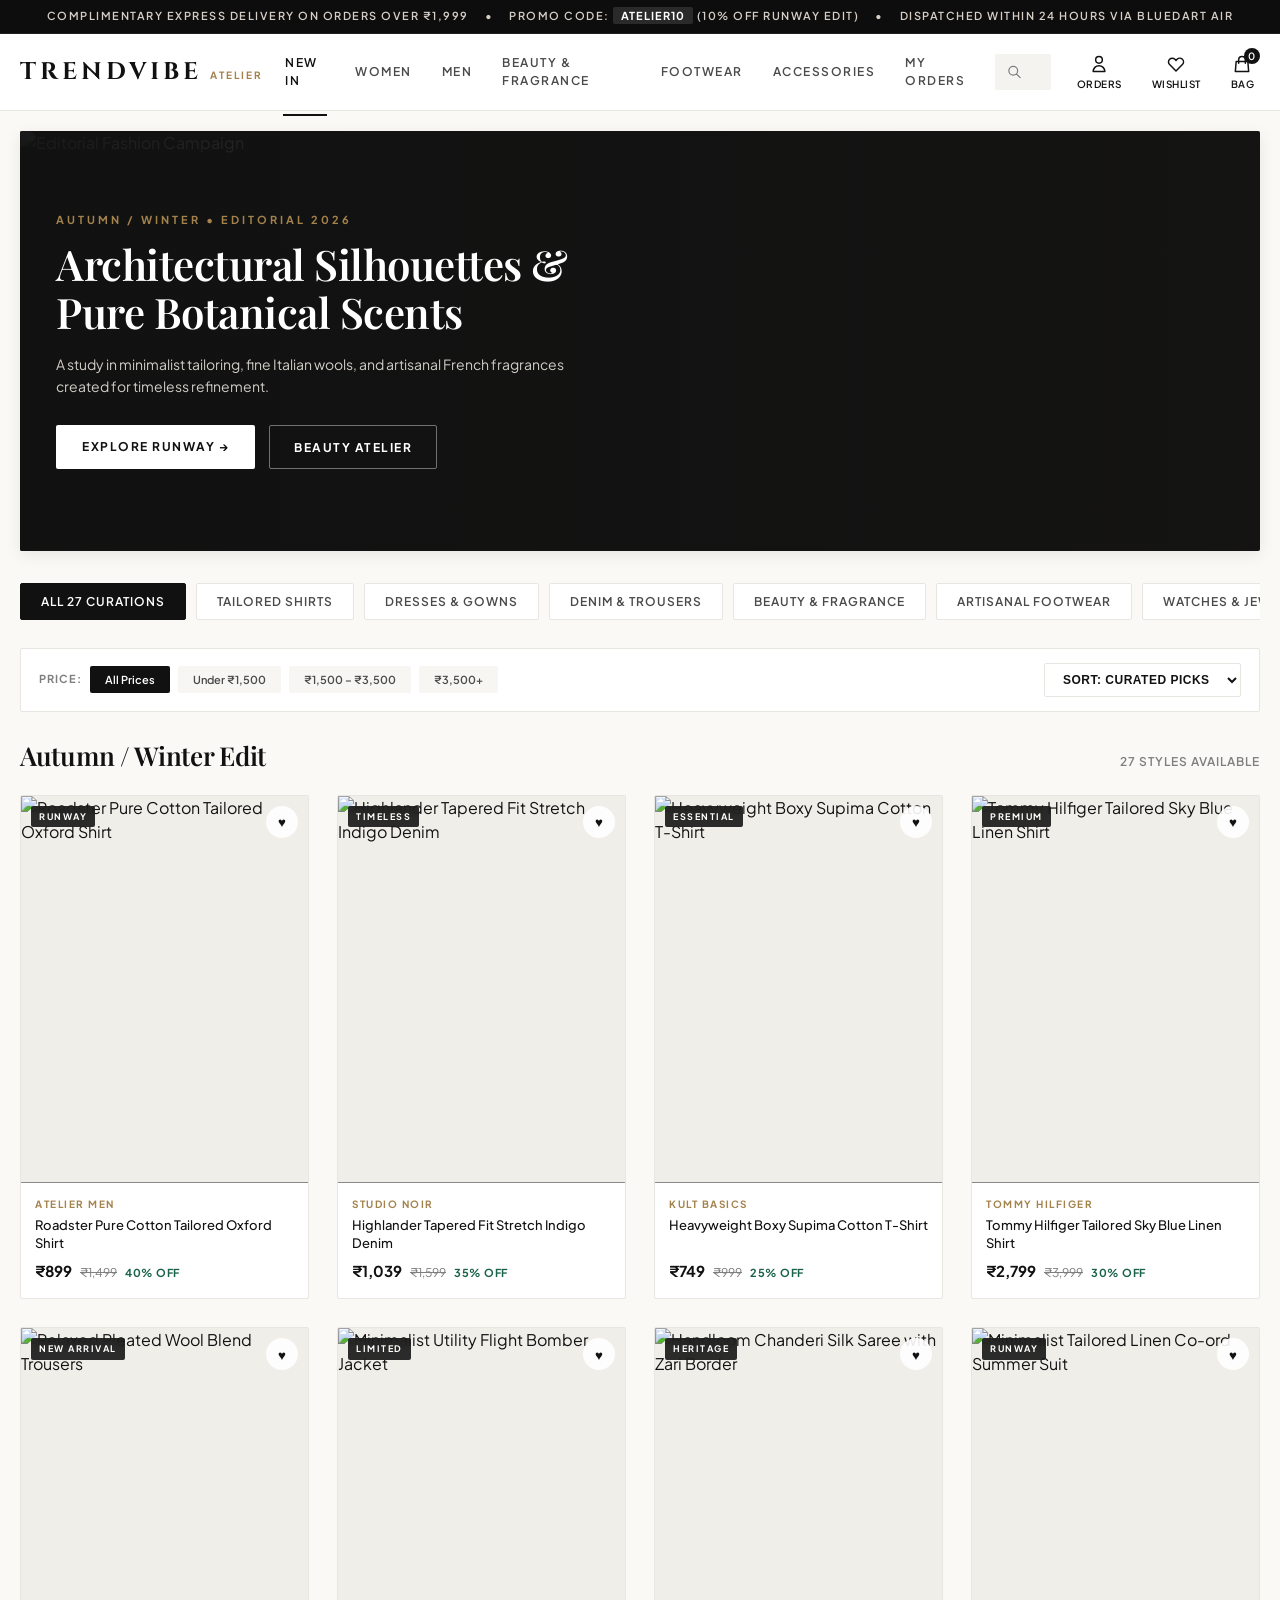
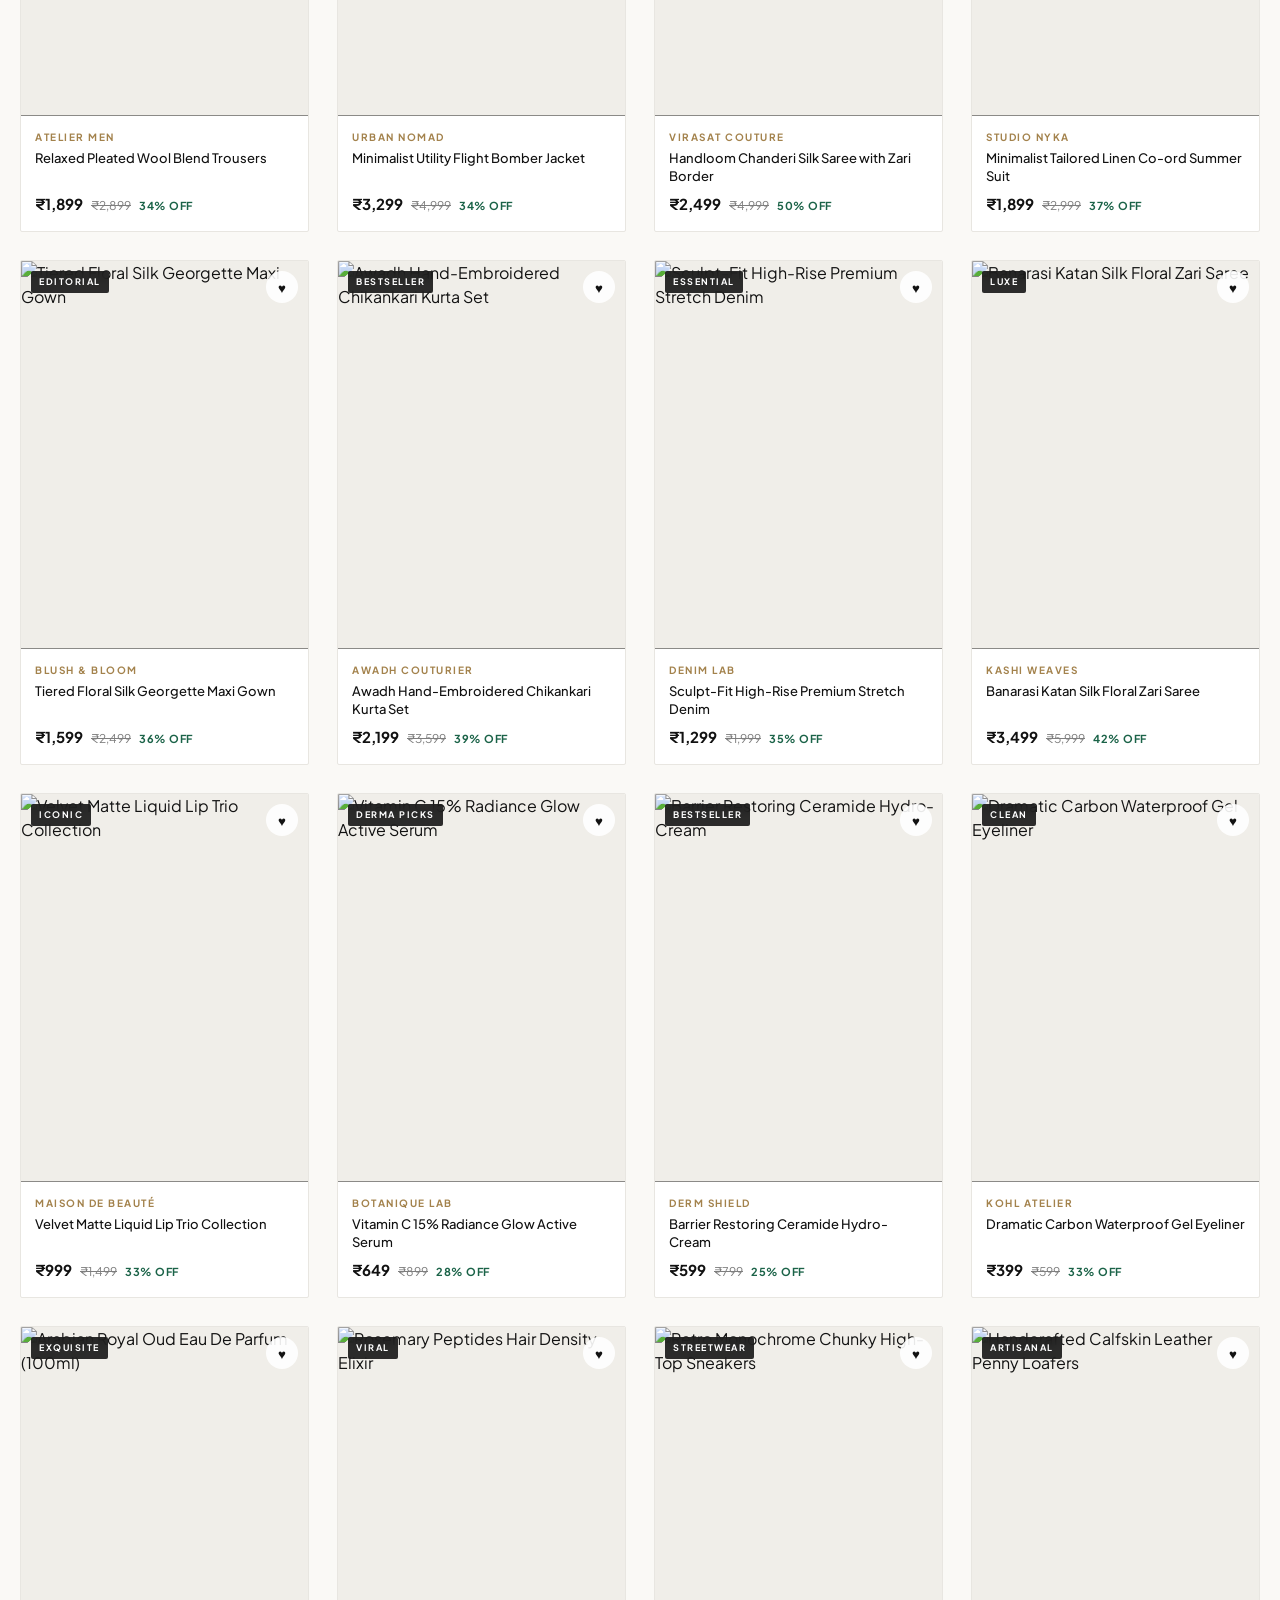
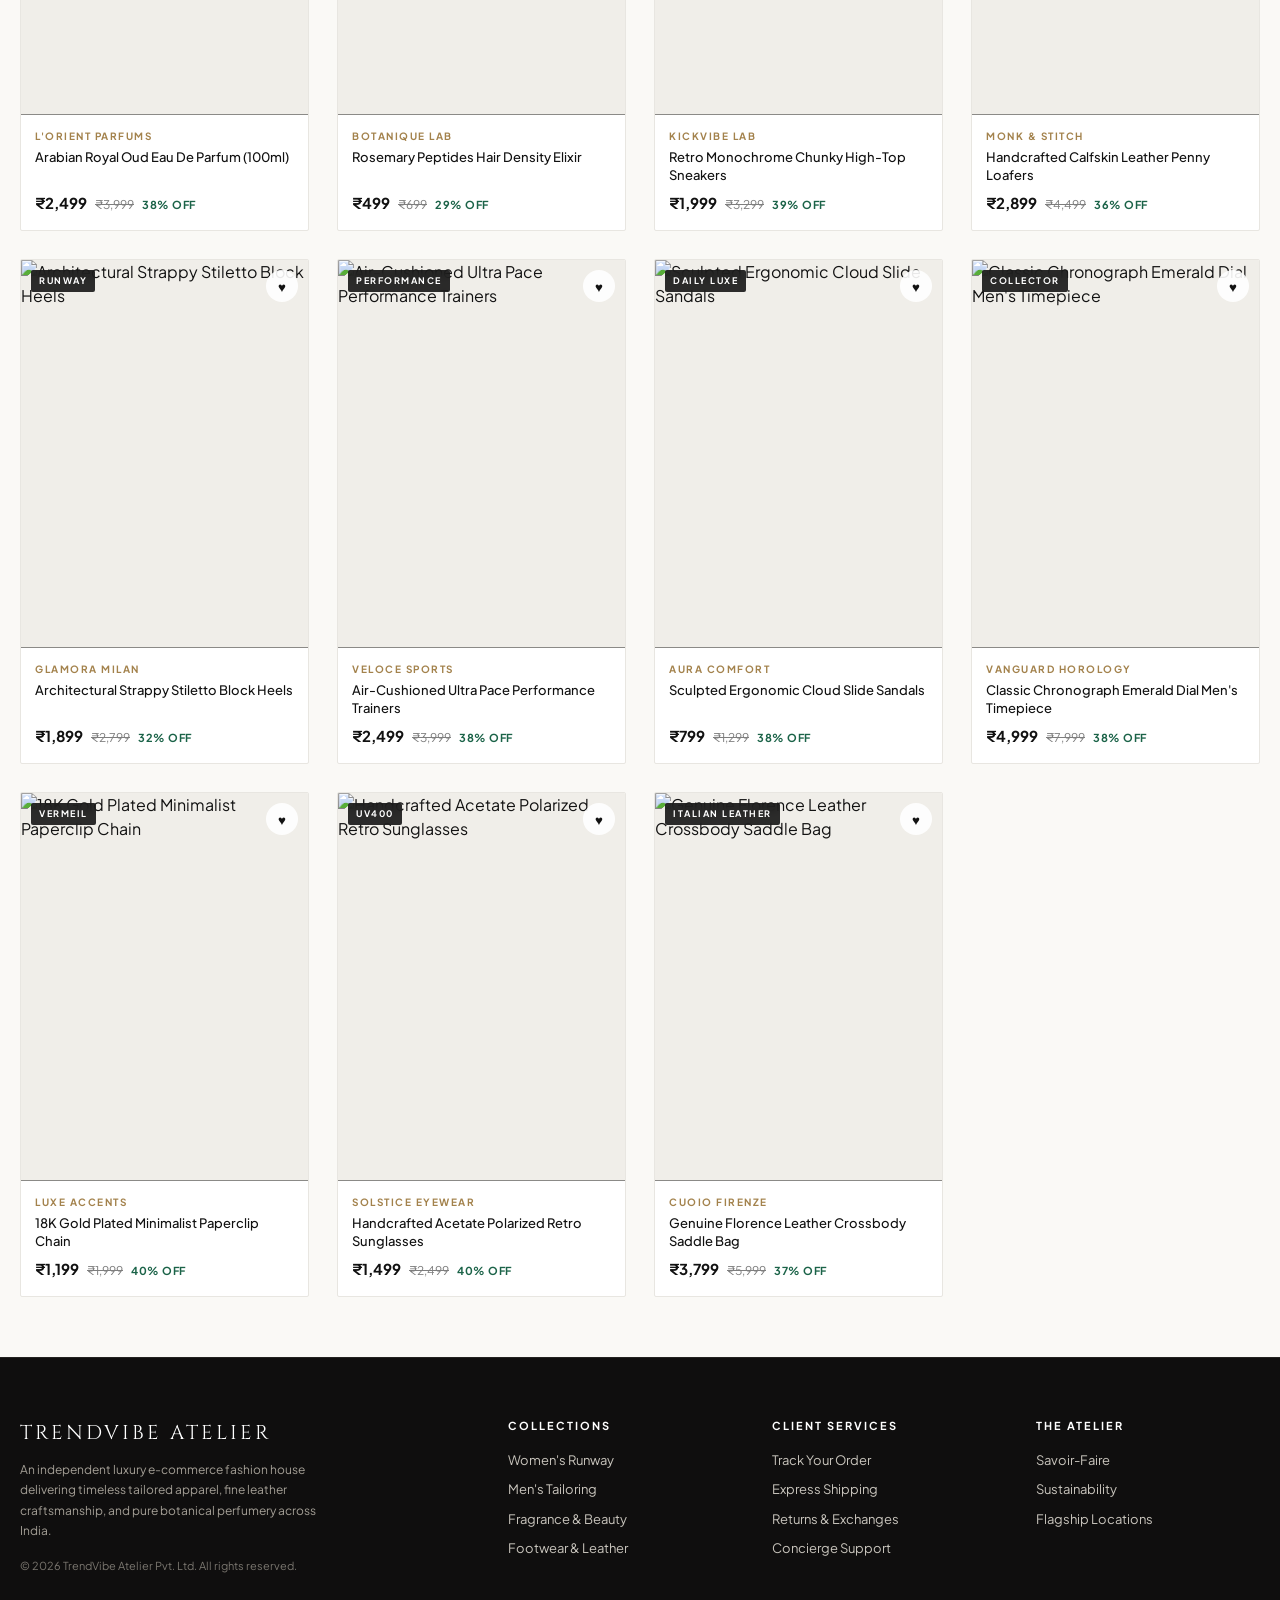
==== commit 1632f6bb: "feat: luxury Zara-inspired redesign, remove all external app tags, add realistic multi-step UPI/card" ====
--- a/demo/index.html
+++ b/demo/index.html
@@ -3,32 +3,36 @@
 <head>
     <meta charset="UTF-8">
     <meta name="viewport" content="width=device-width, initial-scale=1.0, maximum-scale=1.0, user-scalable=no, viewport-fit=cover">
-    <title>TrendVibe &bull; India's Biggest Fashion &amp; Beauty Festival (Myntra &bull; Ajio &bull; Nykaa)</title>
+    <title>TRENDVIBE ATELIER &bull; Haute Couture &amp; Luxury Beauty Collection</title>
     <link rel="preconnect" href="https://fonts.googleapis.com">
     <link rel="preconnect" href="https://fonts.gstatic.com" crossorigin>
-    <link href="https://fonts.googleapis.com/css2?family=Plus+Jakarta+Sans:wght@300;400;500;600;700;800;900&display=swap" rel="stylesheet">
+    <link href="https://fonts.googleapis.com/css2?family=Cinzel:wght@500;600;700;800&family=Playfair+Display:ital,wght@0,400;0,600;0,700;1,400;1,600&family=Plus+Jakarta+Sans:wght@300;400;500;600;700;800&display=swap" rel="stylesheet">
     <style>
         :root {
-            --primary: #ff3f6c;          /* Iconic Myntra coral-pink */
-            --primary-hover: #e02f5a;
-            --primary-light: #fff1f4;
-            --nykaa-pink: #e80071;        /* Nykaa beauty accent */
-            --dark: #282c3f;              /* Deep charcoal */
-            --text-secondary: #535766;
-            --text-muted: #94969f;
-            --border: #eaeaec;
-            --bg-main: #f5f5f6;
+            --primary: #111111;
+            --primary-hover: #262626;
+            --accent: #a3824c;
+            --accent-hover: #8c6e3b;
+            --accent-subtle: #f9f6f0;
+            --dark: #121212;
+            --text-secondary: #4a4a4a;
+            --text-muted: #7e7e7e;
+            --border: #e8e6e1;
+            --border-dark: #2a2a2a;
+            --bg-main: #faf9f6;
             --surface: #ffffff;
-            --success: #03a685;
-            --warning: #ff905a;
-            --danger: #ff5252;
-            --shadow-sm: 0 1px 4px rgba(40, 44, 63, 0.08);
-            --shadow-md: 0 4px 16px rgba(40, 44, 63, 0.12);
-            --shadow-lg: 0 12px 32px rgba(40, 44, 63, 0.16);
-            --radius-sm: 4px;
-            --radius-md: 8px;
-            --radius-lg: 14px;
-            --font-family: 'Plus Jakarta Sans', -apple-system, BlinkMacSystemFont, sans-serif;
+            --success: #1b6348;
+            --warning: #b36b28;
+            --danger: #9c2e2e;
+            --shadow-sm: 0 1px 3px rgba(0, 0, 0, 0.05);
+            --shadow-md: 0 4px 16px rgba(0, 0, 0, 0.08);
+            --shadow-lg: 0 16px 36px rgba(0, 0, 0, 0.12);
+            --radius-sm: 2px;
+            --radius-md: 4px;
+            --radius-lg: 8px;
+            --font-serif: 'Playfair Display', Georgia, serif;
+            --font-brand: 'Cinzel', 'Playfair Display', Georgia, serif;
+            --font-sans: 'Plus Jakarta Sans', -apple-system, BlinkMacSystemFont, sans-serif;
             --bottom-nav-height: 60px;
         }
 
@@ -40,8 +44,8 @@
         }
 
         html, body {
-            font-family: var(--font-family);
-            background-color: #fafbfc;
+            font-family: var(--font-sans);
+            background-color: var(--bg-main);
             color: var(--dark);
             line-height: 1.5;
             -webkit-font-smoothing: antialiased;
@@ -61,48 +65,49 @@
         button { font-family: inherit; }
 
         .container {
-            max-width: 1280px;
+            max-width: 1320px;
             margin: 0 auto;
-            padding: 0 16px;
+            padding: 0 20px;
             width: 100%;
         }
 
-        /* Top Announcement Bar */
+        /* Sleek Atelier Top Bar */
         .top-banner {
-            background: linear-gradient(90deg, #ff3f6c, #ff527b, #e80071);
-            color: #ffffff;
+            background-color: #0d0d0d;
+            color: #d6cfc7;
             text-align: center;
-            padding: 7px 12px;
+            padding: 8px 16px;
             font-size: 11px;
-            font-weight: 800;
-            letter-spacing: 0.5px;
+            font-weight: 600;
+            letter-spacing: 1.5px;
             display: flex;
             justify-content: center;
             align-items: center;
-            gap: 10px;
+            gap: 16px;
             white-space: nowrap;
             overflow-x: auto;
             scrollbar-width: none;
             text-transform: uppercase;
+            border-bottom: 1px solid rgba(255,255,255,0.08);
         }
         .top-banner::-webkit-scrollbar { display: none; }
-        .countdown-timer {
-            background: rgba(0, 0, 0, 0.25);
-            padding: 2px 7px;
-            border-radius: 4px;
-            font-weight: 800;
-            font-size: 11px;
-            font-family: monospace;
+        .promo-code-pill {
+            background: rgba(255, 255, 255, 0.12);
+            padding: 2px 8px;
+            border-radius: var(--radius-sm);
+            color: #ffffff;
+            font-weight: 700;
+            letter-spacing: 1px;
         }
 
         /* Site Header */
         header.site-header {
-            background: #ffffff;
+            background: rgba(255, 255, 255, 0.96);
+            backdrop-filter: blur(12px);
             position: sticky;
             top: 0;
             z-index: 100;
             border-bottom: 1px solid var(--border);
-            box-shadow: 0 2px 8px rgba(0,0,0,0.04);
             width: 100%;
         }
 
@@ -110,123 +115,111 @@
             display: flex;
             align-items: center;
             justify-content: space-between;
-            height: 72px;
-            gap: 16px;
-        }
-
-        .mobile-menu-btn {
-            display: flex;
-            align-items: center;
-            justify-content: center;
-            width: 40px;
-            height: 40px;
-            background: none;
-            border: none;
+            height: 76px;
+            gap: 20px;
+        }
+
+        .brand-logo-wrap {
+            display: flex;
+            align-items: baseline;
+            gap: 8px;
+            cursor: pointer;
+            user-select: none;
+        }
+        .brand-logo {
+            font-family: var(--font-brand);
             font-size: 24px;
-            cursor: pointer;
-            color: var(--dark);
-        }
-
-        @media (min-width: 992px) {
-            .mobile-menu-btn { display: none; }
-        }
-
-        .brand-logo {
-            font-size: 22px;
-            font-weight: 900;
-            letter-spacing: 1.5px;
-            color: var(--dark);
-            display: flex;
-            align-items: center;
-            gap: 6px;
-            cursor: pointer;
-            flex-shrink: 0;
+            font-weight: 700;
+            letter-spacing: 4px;
+            color: var(--primary);
             text-transform: uppercase;
         }
-        .brand-logo .accent { color: var(--primary); }
-        .brand-logo .badge-tag {
-            background: var(--nykaa-pink);
-            color: #fff;
-            font-size: 9px;
-            font-weight: 800;
-            padding: 2px 6px;
-            border-radius: 3px;
-            letter-spacing: 0.5px;
-        }
-
-        /* Desktop Nav Links */
+        .brand-sub {
+            font-size: 10px;
+            letter-spacing: 2px;
+            color: var(--accent);
+            font-weight: 700;
+            text-transform: uppercase;
+        }
+
         .desktop-nav-links {
             display: none;
             list-style: none;
-            gap: 22px;
+            gap: 26px;
+            align-items: center;
             height: 100%;
-            align-items: center;
         }
         @media (min-width: 992px) {
             .desktop-nav-links { display: flex; }
         }
-
+        .desktop-nav-links li { height: 100%; display: flex; align-items: center; }
         .desktop-nav-links a {
-            font-size: 13px;
-            font-weight: 800;
+            font-size: 12px;
+            font-weight: 600;
+            letter-spacing: 1.5px;
+            color: var(--text-secondary);
+            cursor: pointer;
+            padding: 26px 2px;
+            position: relative;
+            transition: color 0.2s ease;
             text-transform: uppercase;
-            letter-spacing: 0.6px;
-            color: var(--dark);
-            padding: 24px 2px;
-            border-bottom: 4px solid transparent;
-            cursor: pointer;
-            transition: all 0.2s;
         }
         .desktop-nav-links a:hover,
         .desktop-nav-links a.active {
             color: var(--primary);
-            border-bottom-color: var(--primary);
-        }
-
-        /* Desktop Search */
+        }
+        .desktop-nav-links a.active::after {
+            content: '';
+            position: absolute;
+            bottom: 0;
+            left: 0;
+            width: 100%;
+            height: 2px;
+            background-color: var(--primary);
+        }
+
         .desktop-search-container {
             display: none;
+            position: relative;
             flex: 1;
-            max-width: 380px;
-            margin: 0 10px;
-            position: relative;
+            max-width: 320px;
         }
         @media (min-width: 992px) {
             .desktop-search-container { display: block; }
         }
-
         .search-input-field {
             width: 100%;
+            background: #f4f3ef;
+            border: 1px solid transparent;
             padding: 10px 16px 10px 38px;
-            border-radius: 6px;
-            border: 1px solid var(--border);
-            font-size: 13px;
+            border-radius: var(--radius-sm);
+            font-size: 12px;
+            color: var(--dark);
             outline: none;
-            background: var(--bg-main);
-            transition: all 0.2s;
+            transition: all 0.2s ease;
+            letter-spacing: 0.3px;
         }
         .search-input-field:focus {
             background: #ffffff;
             border-color: var(--primary);
-            box-shadow: 0 0 0 3px rgba(255, 63, 108, 0.15);
+            box-shadow: 0 0 0 1px var(--primary);
         }
         .search-icon-svg {
             position: absolute;
             left: 12px;
             top: 50%;
             transform: translateY(-50%);
-            width: 16px;
-            height: 16px;
+            width: 15px;
+            height: 15px;
             color: var(--text-muted);
-        }
-
-        /* Right Actions */
+            pointer-events: none;
+        }
+
         .nav-actions {
             display: flex;
             align-items: center;
-            gap: 16px;
-        }
-
+            gap: 18px;
+        }
         .action-icon-btn {
             background: none;
             border: none;
@@ -234,795 +227,1107 @@
             display: flex;
             flex-direction: column;
             align-items: center;
+            gap: 4px;
             position: relative;
-            padding: 4px 6px;
             color: var(--dark);
-            font-size: 11px;
-            font-weight: 700;
-            transition: color 0.2s;
-        }
-        .action-icon-btn:hover { color: var(--primary); }
-        .action-icon-btn svg { width: 22px; height: 22px; margin-bottom: 2px; }
-
+            padding: 6px;
+            transition: color 0.2s ease;
+        }
+        .action-icon-btn:hover { color: var(--accent); }
+        .action-icon-btn svg { width: 20px; height: 20px; }
+        .action-icon-btn span {
+            font-size: 10px;
+            font-weight: 600;
+            letter-spacing: 0.5px;
+            text-transform: uppercase;
+        }
         .badge-counter {
             position: absolute;
-            top: 0px;
-            right: 0px;
+            top: 0;
+            right: 0;
             background: var(--primary);
-            color: white;
-            font-size: 10px;
-            font-weight: 800;
-            min-width: 16px;
+            color: #ffffff;
+            font-size: 9px;
+            font-weight: 700;
+            width: 16px;
             height: 16px;
-            border-radius: 8px;
+            border-radius: 50%;
             display: flex;
             align-items: center;
             justify-content: center;
-            padding: 0 3px;
-            box-shadow: 0 1px 3px rgba(0,0,0,0.2);
-        }
-
-        /* Slide-Out Mobile Navigation Drawer */
+        }
+
+        .mobile-menu-btn {
+            display: flex;
+            align-items: center;
+            justify-content: center;
+            background: none;
+            border: none;
+            font-size: 22px;
+            cursor: pointer;
+            color: var(--primary);
+        }
+        @media (min-width: 992px) {
+            .mobile-menu-btn { display: none; }
+        }
+
+        /* Mobile Bottom Nav */
+        .bottom-nav {
+            position: fixed;
+            bottom: 0;
+            left: 0;
+            width: 100%;
+            height: var(--bottom-nav-height);
+            background: #ffffff;
+            border-top: 1px solid var(--border);
+            display: flex;
+            justify-content: space-around;
+            align-items: center;
+            z-index: 99;
+            box-shadow: 0 -2px 10px rgba(0, 0, 0, 0.05);
+        }
+        @media (min-width: 992px) {
+            .bottom-nav { display: none; }
+        }
+        .bottom-nav-item {
+            display: flex;
+            flex-direction: column;
+            align-items: center;
+            justify-content: center;
+            background: none;
+            border: none;
+            color: var(--text-muted);
+            font-size: 10px;
+            font-weight: 600;
+            letter-spacing: 0.5px;
+            gap: 4px;
+            cursor: pointer;
+            padding: 6px;
+            flex: 1;
+            text-transform: uppercase;
+        }
+        .bottom-nav-item.active {
+            color: var(--primary);
+            font-weight: 700;
+        }
+        .bottom-nav-item svg { width: 18px; height: 18px; }
+
+        /* Mobile Drawer */
         .drawer-overlay {
             position: fixed;
             inset: 0;
-            background: rgba(0,0,0,0.5);
-            backdrop-filter: blur(3px);
+            background: rgba(0, 0, 0, 0.6);
             z-index: 1000;
             opacity: 0;
-            visibility: hidden;
-            transition: all 0.3s ease;
+            pointer-events: none;
+            transition: opacity 0.3s ease;
         }
         .drawer-overlay.active {
             opacity: 1;
-            visibility: visible;
-        }
-
+            pointer-events: auto;
+        }
         .mobile-drawer {
             position: fixed;
             top: 0;
             left: 0;
-            bottom: 0;
-            width: 290px;
-            max-width: 85%;
+            width: 310px;
+            height: 100%;
             background: #ffffff;
             z-index: 1001;
             transform: translateX(-100%);
             transition: transform 0.3s cubic-bezier(0.16, 1, 0.3, 1);
             display: flex;
             flex-direction: column;
-            box-shadow: var(--shadow-lg);
         }
         .drawer-overlay.active .mobile-drawer {
             transform: translateX(0);
         }
-
         .drawer-header {
-            background: linear-gradient(135deg, #ff3f6c, #e80071);
-            color: white;
-            padding: 28px 20px 20px;
-            display: flex;
-            flex-direction: column;
-            gap: 6px;
-            position: relative;
-        }
-        .drawer-close {
-            position: absolute;
-            top: 14px;
-            right: 14px;
-            background: rgba(255,255,255,0.2);
-            border: none;
-            color: white;
-            width: 32px;
-            height: 32px;
-            border-radius: 16px;
-            font-size: 18px;
-            cursor: pointer;
-            display: flex;
-            align-items: center;
-            justify-content: center;
+            padding: 24px 20px;
+            border-bottom: 1px solid var(--border);
+            background: #111111;
+            color: #ffffff;
+            display: flex;
+            justify-content: space-between;
+            align-items: flex-start;
         }
         .drawer-body {
-            padding: 14px 0;
+            padding: 16px 0;
             overflow-y: auto;
             flex: 1;
         }
         .drawer-item {
+            padding: 14px 24px;
+            font-size: 13px;
+            font-weight: 600;
+            letter-spacing: 1px;
+            text-transform: uppercase;
+            color: var(--dark);
+            cursor: pointer;
             display: flex;
             align-items: center;
-            gap: 14px;
-            padding: 12px 20px;
-            font-size: 14px;
-            font-weight: 700;
-            color: var(--dark);
-            border-left: 4px solid transparent;
-            cursor: pointer;
+            justify-content: space-between;
             transition: background 0.2s;
         }
-        .drawer-item:hover, .drawer-item.active {
-            background: var(--bg-main);
-            color: var(--primary);
-            border-left-color: var(--primary);
-        }
+        .drawer-item:hover { background: #f8f7f4; }
         .drawer-divider {
             height: 1px;
             background: var(--border);
-            margin: 8px 0;
-        }
-
-        /* Mobile Bottom App Navigation Bar */
-        .bottom-nav {
-            position: fixed;
-            bottom: 0;
-            left: 0;
-            right: 0;
-            height: var(--bottom-nav-height);
+            margin: 12px 24px;
+        }
+
+        /* Editorial Hero Banner */
+        .hero-banner {
+            position: relative;
+            background: #161514;
+            color: #ffffff;
+            border-radius: var(--radius-sm);
+            margin: 20px 0 32px 0;
+            overflow: hidden;
+            display: flex;
+            min-height: 420px;
+            box-shadow: var(--shadow-md);
+        }
+        .hero-banner-image {
+            position: absolute;
+            inset: 0;
+            width: 100%;
+            height: 100%;
+            object-fit: cover;
+            object-position: center 25%;
+            opacity: 0.55;
+            filter: contrast(105%) brightness(90%);
+        }
+        .hero-banner-overlay {
+            position: absolute;
+            inset: 0;
+            background: linear-gradient(90deg, rgba(17,17,17,0.92) 0%, rgba(17,17,17,0.7) 50%, rgba(17,17,17,0.3) 100%);
+        }
+        .hero-content {
+            position: relative;
+            z-index: 2;
+            padding: 48px 36px;
+            max-width: 620px;
+            display: flex;
+            flex-direction: column;
+            justify-content: center;
+        }
+        @media (max-width: 768px) {
+            .hero-content { padding: 36px 20px; }
+            .hero-banner { min-height: 360px; }
+        }
+        .hero-tag {
+            font-size: 11px;
+            font-weight: 700;
+            letter-spacing: 3px;
+            text-transform: uppercase;
+            color: var(--accent);
+            margin-bottom: 12px;
+        }
+        .hero-title {
+            font-family: var(--font-serif);
+            font-size: 42px;
+            line-height: 1.15;
+            font-weight: 600;
+            margin-bottom: 16px;
+            letter-spacing: -0.5px;
+        }
+        @media (max-width: 768px) {
+            .hero-title { font-size: 30px; }
+        }
+        .hero-desc {
+            font-size: 14px;
+            line-height: 1.6;
+            color: #d1cdc7;
+            margin-bottom: 28px;
+            font-weight: 400;
+        }
+        .hero-btn-group {
+            display: flex;
+            gap: 14px;
+            flex-wrap: wrap;
+        }
+        .hero-cta {
+            display: inline-block;
             background: #ffffff;
-            border-top: 1px solid var(--border);
-            display: flex;
-            justify-content: space-around;
-            align-items: center;
-            z-index: 99;
-            box-shadow: 0 -2px 10px rgba(0,0,0,0.06);
-            padding-bottom: env(safe-area-inset-bottom, 0px);
-        }
-        @media (min-width: 992px) {
-            .bottom-nav { display: none; }
-        }
-
-        .bottom-nav-item {
-            flex: 1;
-            display: flex;
-            flex-direction: column;
-            align-items: center;
-            justify-content: center;
-            height: 100%;
-            color: var(--text-muted);
-            font-size: 10px;
+            color: #111111;
+            padding: 13px 26px;
+            font-size: 12px;
             font-weight: 700;
+            letter-spacing: 1.5px;
+            text-transform: uppercase;
+            border-radius: var(--radius-sm);
+            transition: all 0.2s ease;
             cursor: pointer;
-            background: none;
-            border: none;
-            gap: 2px;
-            position: relative;
-        }
-        .bottom-nav-item.active {
-            color: var(--primary);
-        }
-        .bottom-nav-item svg { width: 22px; height: 22px; }
-
-        /* Mobile Search Bar Section */
-        .mobile-search-section {
-            background: #ffffff;
-            border-bottom: 1px solid var(--border);
-            padding: 10px 0;
-        }
-        @media (min-width: 992px) {
-            .mobile-search-section { display: none; }
-        }
-
-        /* Hero Banner */
-        .hero-banner {
-            border-radius: var(--radius-lg);
-            overflow: hidden;
-            margin: 16px 0 20px;
-            background: linear-gradient(135deg, #182848 0%, #4b6cb7 100%);
-            color: white;
-            padding: 32px 24px;
-            display: flex;
-            align-items: center;
-            justify-content: space-between;
-            box-shadow: var(--shadow-md);
-            position: relative;
-        }
-        @media (max-width: 600px) {
-            .hero-banner { padding: 22px 16px; }
-            .hero-banner-decor { display: none; }
-        }
-        .hero-badge-tag {
-            background: var(--primary);
-            color: white;
-            font-size: 11px;
-            font-weight: 800;
-            padding: 4px 10px;
-            border-radius: 20px;
+        }
+        .hero-cta:hover {
+            background: var(--accent);
+            color: #ffffff;
+        }
+        .hero-secondary-btn {
+            display: inline-block;
+            background: transparent;
+            color: #ffffff;
+            border: 1px solid rgba(255,255,255,0.4);
+            padding: 13px 24px;
+            font-size: 12px;
+            font-weight: 700;
+            letter-spacing: 1.5px;
             text-transform: uppercase;
-            letter-spacing: 1px;
-            display: inline-block;
-            margin-bottom: 10px;
-        }
-        .hero-heading {
-            font-size: 26px;
-            font-weight: 900;
-            line-height: 1.15;
-            margin-bottom: 8px;
-        }
-        @media (min-width: 768px) {
-            .hero-heading { font-size: 36px; }
-        }
-        .hero-subtext {
-            font-size: 13px;
-            opacity: 0.9;
+            border-radius: var(--radius-sm);
+            transition: all 0.2s ease;
+            cursor: pointer;
+        }
+        .hero-secondary-btn:hover {
+            border-color: #ffffff;
+            background: rgba(255,255,255,0.1);
+        }
+
+        /* Filter Chips / Categories */
+        .category-scroll-container {
+            display: flex;
+            gap: 10px;
+            overflow-x: auto;
+            padding-bottom: 12px;
+            scrollbar-width: none;
             margin-bottom: 16px;
-            max-width: 520px;
-        }
-        .hero-cta-btn {
-            background: #ffffff;
-            color: var(--dark);
-            font-weight: 800;
-            font-size: 13px;
-            padding: 10px 22px;
-            border-radius: 6px;
-            text-transform: uppercase;
-            letter-spacing: 0.5px;
-            display: inline-block;
-            transition: all 0.2s;
-        }
-        .hero-cta-btn:hover {
-            background: var(--primary);
-            color: #ffffff;
-        }
-
-        /* Category Chips Bar */
-        .category-scroll-container {
-            display: flex;
-            gap: 8px;
-            overflow-x: auto;
-            white-space: nowrap;
-            padding: 6px 0 14px;
-            scrollbar-width: none;
-            -webkit-overflow-scrolling: touch;
         }
         .category-scroll-container::-webkit-scrollbar { display: none; }
-
         .cat-chip {
-            padding: 8px 16px;
-            border-radius: 999px;
-            font-size: 12px;
-            font-weight: 800;
+            padding: 10px 20px;
             background: #ffffff;
             border: 1px solid var(--border);
+            border-radius: var(--radius-sm);
+            font-size: 12px;
+            font-weight: 600;
+            letter-spacing: 1px;
+            text-transform: uppercase;
             color: var(--text-secondary);
             cursor: pointer;
-            flex-shrink: 0;
-            display: inline-flex;
-            align-items: center;
-            gap: 6px;
-            transition: all 0.2s;
-        }
-        .cat-chip:hover, .cat-chip.active {
+            white-space: nowrap;
+            transition: all 0.2s ease;
+        }
+        .cat-chip:hover {
+            border-color: var(--primary);
+            color: var(--primary);
+        }
+        .cat-chip.active {
             background: var(--primary);
             color: #ffffff;
             border-color: var(--primary);
-            box-shadow: 0 2px 8px rgba(255, 63, 108, 0.25);
-        }
-
-        /* Filter Pills (Price Range & Brands) */
+        }
+
+        /* Secondary Filters Bar */
         .filters-toolbar {
             display: flex;
+            align-items: center;
+            justify-content: space-between;
+            gap: 12px;
+            flex-wrap: wrap;
+            padding: 14px 18px;
+            background: #ffffff;
+            border: 1px solid var(--border);
+            border-radius: var(--radius-sm);
+            margin-bottom: 24px;
+        }
+        .price-filter-group {
+            display: flex;
+            align-items: center;
             gap: 8px;
-            overflow-x: auto;
-            white-space: nowrap;
-            padding-bottom: 12px;
-            scrollbar-width: none;
-        }
-        .filters-toolbar::-webkit-scrollbar { display: none; }
-        .filter-btn {
-            padding: 5px 12px;
-            border-radius: 6px;
+            flex-wrap: wrap;
+        }
+        .filter-label {
             font-size: 11px;
             font-weight: 700;
-            background: #ffffff;
-            border: 1px solid var(--border);
+            letter-spacing: 1px;
+            color: var(--text-muted);
+            text-transform: uppercase;
+        }
+        .price-btn {
+            background: #f7f6f2;
+            border: 1px solid transparent;
+            padding: 6px 14px;
+            font-size: 11px;
+            font-weight: 600;
             color: var(--text-secondary);
+            border-radius: var(--radius-sm);
             cursor: pointer;
             transition: all 0.2s;
         }
-        .filter-btn.active {
-            background: var(--dark);
+        .price-btn:hover {
+            border-color: var(--border-dark);
+            color: var(--primary);
+        }
+        .price-btn.active {
+            background: var(--primary);
             color: #ffffff;
-            border-color: var(--dark);
-        }
-
-        /* 2-Column Mobile Product Grid */
-        .catalog-header {
-            display: flex;
-            justify-content: space-between;
-            align-items: center;
-            margin: 12px 0 14px;
-        }
-        .catalog-title {
-            font-size: 17px;
-            font-weight: 900;
+        }
+        .sort-select {
+            padding: 8px 14px;
+            border: 1px solid var(--border);
+            background: #ffffff;
+            font-size: 12px;
+            font-weight: 600;
+            color: var(--dark);
+            border-radius: var(--radius-sm);
+            outline: none;
+            cursor: pointer;
             text-transform: uppercase;
             letter-spacing: 0.5px;
-            color: var(--dark);
-        }
-        @media (min-width: 768px) {
-            .catalog-title { font-size: 22px; }
-        }
-
+        }
+
+        /* Catalog Title Section */
+        .catalog-header-bar {
+            display: flex;
+            justify-content: space-between;
+            align-items: baseline;
+            margin-bottom: 20px;
+        }
+        .catalog-heading {
+            font-family: var(--font-serif);
+            font-size: 26px;
+            font-weight: 600;
+            color: var(--primary);
+            letter-spacing: -0.3px;
+        }
+        .catalog-count {
+            font-size: 12px;
+            color: var(--text-muted);
+            font-weight: 600;
+            letter-spacing: 1px;
+            text-transform: uppercase;
+        }
+
+        /* Product Grid (Editorial Look) */
         .product-grid {
             display: grid;
             grid-template-columns: repeat(2, 1fr);
-            gap: 12px;
-            margin-bottom: 40px;
+            gap: 16px;
+            margin-bottom: 60px;
         }
         @media (min-width: 768px) {
-            .product-grid {
-                grid-template-columns: repeat(3, 1fr);
-                gap: 18px;
-            }
-        }
-        @media (min-width: 1024px) {
-            .product-grid {
-                grid-template-columns: repeat(4, 1fr);
-                gap: 22px;
-            }
+            .product-grid { grid-template-columns: repeat(3, 1fr); gap: 24px; }
+        }
+        @media (min-width: 1100px) {
+            .product-grid { grid-template-columns: repeat(4, 1fr); gap: 28px; }
         }
 
         /* Product Card */
         .product-card {
             background: #ffffff;
-            border-radius: var(--radius-md);
             border: 1px solid var(--border);
+            border-radius: var(--radius-sm);
             overflow: hidden;
             display: flex;
             flex-direction: column;
             position: relative;
-            transition: transform 0.2s, box-shadow 0.2s;
+            transition: transform 0.25s ease, box-shadow 0.25s ease;
         }
         .product-card:hover {
+            transform: translateY(-4px);
             box-shadow: var(--shadow-md);
-            transform: translateY(-3px);
-        }
-
-        .product-media {
+        }
+        .product-image-container {
             position: relative;
             width: 100%;
-            padding-top: 125%; /* 4:5 fashion aspect ratio */
-            background: #f0f0f2;
+            padding-top: 135%; /* High-fashion portrait aspect ratio */
+            background: #f0eee9;
             overflow: hidden;
             cursor: pointer;
         }
-        .product-media img {
+        .product-card-img {
             position: absolute;
             top: 0;
             left: 0;
             width: 100%;
             height: 100%;
             object-fit: cover;
-            transition: transform 0.3s;
-        }
-        .product-card:hover .product-media img {
-            transform: scale(1.04);
-        }
-
-        .wishlist-heart-btn {
+            transition: transform 0.4s ease;
+        }
+        .product-card:hover .product-card-img {
+            transform: scale(1.05);
+        }
+        .product-badge {
             position: absolute;
-            top: 8px;
-            right: 8px;
+            top: 10px;
+            left: 10px;
+            background: rgba(17, 17, 17, 0.88);
+            backdrop-filter: blur(4px);
+            color: #ffffff;
+            font-size: 9px;
+            font-weight: 700;
+            letter-spacing: 1.5px;
+            padding: 4px 8px;
+            text-transform: uppercase;
+            border-radius: var(--radius-sm);
+            z-index: 2;
+        }
+        .wishlist-btn {
+            position: absolute;
+            top: 10px;
+            right: 10px;
+            background: rgba(255, 255, 255, 0.9);
+            border: none;
             width: 32px;
             height: 32px;
             border-radius: 50%;
-            background: rgba(255,255,255,0.92);
-            border: 1px solid var(--border);
             display: flex;
             align-items: center;
             justify-content: center;
             cursor: pointer;
             z-index: 2;
+            transition: transform 0.2s, background 0.2s;
+            color: var(--dark);
+        }
+        .wishlist-btn:hover {
+            transform: scale(1.1);
+            background: #ffffff;
+        }
+        .wishlist-btn.active {
+            color: #d13d3d;
+        }
+        .quick-add-overlay {
+            position: absolute;
+            bottom: 0;
+            left: 0;
+            width: 100%;
+            background: rgba(17, 17, 17, 0.9);
+            color: #ffffff;
+            padding: 10px;
+            text-align: center;
+            font-size: 11px;
+            font-weight: 700;
+            letter-spacing: 1.5px;
+            text-transform: uppercase;
+            transform: translateY(100%);
+            transition: transform 0.25s ease;
+            cursor: pointer;
+        }
+        .product-card:hover .quick-add-overlay {
+            transform: translateY(0);
+        }
+
+        .product-info {
+            padding: 14px 14px 16px 14px;
+            display: flex;
+            flex-direction: column;
+            flex: 1;
+        }
+        .product-brand {
+            font-size: 10px;
+            font-weight: 700;
+            letter-spacing: 1.5px;
+            color: var(--accent);
+            text-transform: uppercase;
+            margin-bottom: 4px;
+        }
+        .product-title {
+            font-size: 13px;
+            font-weight: 500;
+            color: var(--primary);
+            line-height: 1.4;
+            margin-bottom: 8px;
+            display: -webkit-box;
+            -webkit-line-clamp: 2;
+            -webkit-box-orient: vertical;
+            overflow: hidden;
+            height: 36px;
+            cursor: pointer;
+        }
+        .product-pricing {
+            display: flex;
+            align-items: baseline;
+            gap: 8px;
+            margin-top: auto;
+        }
+        .current-price {
             font-size: 15px;
-            transition: all 0.2s;
-        }
-        .wishlist-heart-btn.active {
+            font-weight: 700;
             color: var(--primary);
-            border-color: var(--primary);
-            background: #ffffff;
-        }
-
-        .badge-flair {
-            position: absolute;
-            top: 8px;
-            left: 8px;
-            background: var(--dark);
-            color: white;
-            font-size: 9px;
-            font-weight: 800;
-            padding: 2px 6px;
-            border-radius: 3px;
-            letter-spacing: 0.5px;
-            text-transform: uppercase;
-        }
-        .badge-flair.hot { background: #ff5722; }
-        .badge-flair.nykaa { background: var(--nykaa-pink); }
-
-        .discount-badge-ribbon {
-            position: absolute;
-            bottom: 8px;
-            left: 8px;
-            background: var(--success);
-            color: white;
-            font-size: 10px;
-            font-weight: 800;
-            padding: 3px 7px;
-            border-radius: 3px;
-        }
-
-        .rating-star-tag {
-            position: absolute;
-            bottom: 8px;
-            right: 8px;
-            background: rgba(255,255,255,0.92);
-            font-size: 10px;
-            font-weight: 800;
-            padding: 2px 6px;
-            border-radius: 3px;
-            display: flex;
-            align-items: center;
-            gap: 2px;
-        }
-
-        .product-body {
-            padding: 10px 12px 14px;
-            display: flex;
-            flex-direction: column;
-            flex-grow: 1;
-        }
-        .brand-name {
-            font-size: 12px;
-            font-weight: 900;
-            color: var(--dark);
-            text-transform: uppercase;
-            letter-spacing: 0.5px;
-            margin-bottom: 2px;
-        }
-        .product-name-text {
-            font-size: 12px;
-            font-weight: 500;
-            color: var(--text-secondary);
-            white-space: nowrap;
-            overflow: hidden;
-            text-overflow: ellipsis;
-            margin-bottom: 8px;
-            cursor: pointer;
-        }
-        .price-container {
-            display: flex;
-            align-items: baseline;
-            gap: 6px;
-            margin-bottom: 8px;
-            flex-wrap: wrap;
-        }
-        .final-price-tag {
-            font-size: 15px;
-            font-weight: 900;
-            color: var(--dark);
-        }
-        .mrp-price-tag {
+        }
+        .original-price {
             font-size: 12px;
             color: var(--text-muted);
             text-decoration: line-through;
         }
-        .discount-off-tag {
+        .discount-rate {
             font-size: 11px;
+            font-weight: 700;
+            color: var(--success);
+            letter-spacing: 0.5px;
+        }
+
+        /* Views management */
+        .view-section { display: none; }
+        .view-section.active { display: block; }
+
+        /* Multi-Step Checkout Modal */
+        .modal-backdrop {
+            position: fixed;
+            inset: 0;
+            background: rgba(0, 0, 0, 0.7);
+            backdrop-filter: blur(4px);
+            z-index: 1000;
+            display: none;
+            align-items: center;
+            justify-content: center;
+            padding: 16px;
+        }
+        .modal-backdrop.active { display: flex; }
+        .checkout-modal {
+            background: #ffffff;
+            width: 100%;
+            max-width: 780px;
+            border-radius: var(--radius-md);
+            overflow: hidden;
+            box-shadow: var(--shadow-lg);
+            max-height: 90vh;
+            display: flex;
+            flex-direction: column;
+            position: relative;
+        }
+        .checkout-header {
+            background: #111111;
+            color: #ffffff;
+            padding: 20px 24px;
+            display: flex;
+            justify-content: space-between;
+            align-items: center;
+        }
+        .checkout-header-title {
+            font-family: var(--font-brand);
+            font-size: 16px;
+            letter-spacing: 2px;
+            text-transform: uppercase;
+        }
+        .checkout-close-btn {
+            background: none;
+            border: none;
+            color: #ffffff;
+            font-size: 20px;
+            cursor: pointer;
+        }
+        .checkout-progress-bar {
+            display: flex;
+            background: #f8f7f4;
+            border-bottom: 1px solid var(--border);
+        }
+        .step-pill {
+            flex: 1;
+            padding: 12px;
+            text-align: center;
+            font-size: 11px;
+            font-weight: 700;
+            letter-spacing: 1px;
+            color: var(--text-muted);
+            text-transform: uppercase;
+            border-bottom: 2px solid transparent;
+            cursor: pointer;
+        }
+        .step-pill.active {
+            color: var(--primary);
+            border-bottom-color: var(--primary);
+            background: #ffffff;
+        }
+        .checkout-body {
+            padding: 24px;
+            overflow-y: auto;
+            flex: 1;
+        }
+        .form-grid {
+            display: grid;
+            grid-template-columns: 1fr 1fr;
+            gap: 16px;
+        }
+        @media (max-width: 600px) {
+            .form-grid { grid-template-columns: 1fr; }
+        }
+        .form-group {
+            display: flex;
+            flex-direction: column;
+            gap: 6px;
+        }
+        .form-label {
+            font-size: 11px;
+            font-weight: 700;
+            letter-spacing: 0.5px;
+            color: var(--text-secondary);
+            text-transform: uppercase;
+        }
+        .form-input {
+            padding: 10px 14px;
+            border: 1px solid var(--border);
+            border-radius: var(--radius-sm);
+            font-size: 13px;
+            color: var(--dark);
+            outline: none;
+            transition: border-color 0.2s;
+        }
+        .form-input:focus { border-color: var(--primary); }
+
+        /* Payment Selector Tabs */
+        .payment-methods-grid {
+            display: grid;
+            grid-template-columns: repeat(4, 1fr);
+            gap: 10px;
+            margin-bottom: 20px;
+        }
+        @media (max-width: 600px) {
+            .payment-methods-grid { grid-template-columns: repeat(2, 1fr); }
+        }
+        .payment-tab-btn {
+            padding: 14px 10px;
+            border: 1px solid var(--border);
+            border-radius: var(--radius-sm);
+            background: #faf9f6;
+            cursor: pointer;
+            text-align: center;
+            font-size: 11px;
+            font-weight: 700;
+            letter-spacing: 0.5px;
+            text-transform: uppercase;
+            color: var(--text-secondary);
+            transition: all 0.2s;
+        }
+        .payment-tab-btn.active {
+            background: #ffffff;
+            border-color: var(--primary);
+            color: var(--primary);
+            box-shadow: 0 2px 8px rgba(0,0,0,0.06);
+        }
+
+        /* Realistic Live Credit Card Mockup */
+        .card-visual-container {
+            background: linear-gradient(135deg, #1b1b1b 0%, #2f2f2f 50%, #151515 100%);
+            color: #ffffff;
+            border-radius: 12px;
+            padding: 24px;
+            max-width: 380px;
+            margin: 0 auto 20px auto;
+            box-shadow: 0 10px 25px rgba(0,0,0,0.25);
+            position: relative;
+        }
+        .card-chip {
+            width: 40px;
+            height: 30px;
+            background: linear-gradient(135deg, #d4af37 0%, #aa8020 100%);
+            border-radius: 6px;
+            margin-bottom: 24px;
+        }
+        .card-number-display {
+            font-family: 'Courier New', monospace;
+            font-size: 18px;
+            letter-spacing: 3px;
+            margin-bottom: 20px;
+            text-shadow: 0 1px 2px rgba(0,0,0,0.5);
+        }
+        .card-meta-row {
+            display: flex;
+            justify-content: space-between;
+            font-size: 11px;
+            text-transform: uppercase;
+            letter-spacing: 1px;
+            color: #b5b5b5;
+        }
+        .card-holder-name {
+            font-weight: 700;
+            color: #ffffff;
+            font-size: 13px;
+            margin-top: 4px;
+        }
+        .card-network-badge {
+            position: absolute;
+            bottom: 20px;
+            right: 24px;
             font-weight: 800;
-            color: var(--warning);
-        }
-
-        .btn-add-quick {
-            width: 100%;
-            background: var(--primary);
-            color: #fff;
-            border: none;
-            border-radius: 4px;
-            padding: 9px 10px;
-            font-size: 11px;
-            font-weight: 800;
-            text-transform: uppercase;
-            letter-spacing: 0.5px;
-            cursor: pointer;
-            margin-top: auto;
-            transition: background 0.2s;
-        }
-        .btn-add-quick:hover {
-            background: var(--primary-hover);
-        }
-
-        /* View Section Manager */
-        .view-section { display: none; }
-        .view-section.active { display: block; animation: fadeIn 0.2s ease; }
-        @keyframes fadeIn { from { opacity: 0; transform: translateY(6px); } to { opacity: 1; transform: translateY(0); } }
-
-        /* Cart & Checkout Layout */
-        .cart-grid {
-            display: grid;
-            grid-template-columns: 1fr;
-            gap: 20px;
-            margin-top: 16px;
-        }
-        @media (min-width: 992px) {
-            .cart-grid { grid-template-columns: 1.6fr 1fr; }
-        }
-
-        .cart-card {
-            background: white;
-            border-radius: var(--radius-md);
+            font-style: italic;
+            letter-spacing: 2px;
+            color: #d4af37;
+            font-size: 14px;
+        }
+
+        /* Order Summary Box */
+        .order-summary-box {
+            background: #faf8f5;
             border: 1px solid var(--border);
-            padding: 16px;
-            display: flex;
-            gap: 14px;
-            margin-bottom: 12px;
-        }
-        .cart-card-img {
-            width: 90px;
-            height: 120px;
-            border-radius: 6px;
-            object-fit: cover;
-            flex-shrink: 0;
-        }
-        .cart-card-info {
-            flex: 1;
-            display: flex;
-            flex-direction: column;
-        }
-
-        .bill-card {
-            background: white;
-            border-radius: var(--radius-md);
-            border: 1px solid var(--border);
-            padding: 20px;
-            height: fit-content;
-            position: sticky;
-            top: 90px;
-        }
-        .bill-row {
+            border-radius: var(--radius-sm);
+            padding: 18px;
+            margin-top: 20px;
+        }
+        .summary-row {
             display: flex;
             justify-content: space-between;
             font-size: 13px;
             margin-bottom: 10px;
-        }
-        .bill-row.total {
+            color: var(--text-secondary);
+        }
+        .summary-row.total-row {
+            border-top: 1px solid var(--border);
+            padding-top: 12px;
+            margin-top: 12px;
             font-size: 16px;
             font-weight: 800;
-            border-top: 1px dashed var(--border);
-            padding-top: 12px;
-            margin-top: 12px;
-            color: var(--dark);
-        }
-
-        .coupon-box {
-            display: flex;
-            gap: 8px;
+            color: var(--primary);
+        }
+
+        .checkout-footer-btn {
+            background: var(--primary);
+            color: #ffffff;
+            width: 100%;
+            padding: 16px;
+            border: none;
+            border-radius: var(--radius-sm);
+            font-size: 13px;
+            font-weight: 700;
+            letter-spacing: 2px;
+            text-transform: uppercase;
+            cursor: pointer;
+            margin-top: 20px;
+            transition: background 0.2s;
+        }
+        .checkout-footer-btn:hover {
+            background: var(--accent);
+        }
+
+        /* Orders View & Timeline */
+        .orders-page-header {
+            margin: 24px 0;
+            display: flex;
+            justify-content: space-between;
+            align-items: baseline;
+        }
+        .order-card {
+            background: #ffffff;
+            border: 1px solid var(--border);
+            border-radius: var(--radius-sm);
+            padding: 24px;
+            margin-bottom: 20px;
+            box-shadow: var(--shadow-sm);
+        }
+        .order-meta-header {
+            display: flex;
+            justify-content: space-between;
+            align-items: center;
+            border-bottom: 1px solid var(--border);
+            padding-bottom: 16px;
             margin-bottom: 16px;
-        }
-        .coupon-input {
-            flex: 1;
-            padding: 9px 12px;
-            border: 1px solid var(--border);
-            border-radius: 4px;
-            font-size: 12px;
+            flex-wrap: wrap;
+            gap: 12px;
+        }
+        .order-id-tag {
+            font-family: var(--font-brand);
+            font-size: 15px;
+            font-weight: 700;
+            letter-spacing: 1px;
+        }
+        .order-status-badge {
+            background: #e9f5ee;
+            color: #1a6344;
+            padding: 4px 10px;
+            border-radius: var(--radius-sm);
+            font-size: 11px;
+            font-weight: 700;
+            letter-spacing: 1px;
             text-transform: uppercase;
-            font-weight: 700;
-        }
-        .coupon-btn {
-            background: var(--dark);
-            color: #fff;
-            border: none;
-            padding: 9px 16px;
-            border-radius: 4px;
-            font-size: 12px;
-            font-weight: 800;
-            cursor: pointer;
-        }
-
-        .pincode-card {
-            background: #fff;
-            border: 1px solid var(--border);
-            border-radius: var(--radius-md);
-            padding: 16px;
-            margin-bottom: 16px;
-        }
-
-        /* Order Tracking Stepper */
-        .tracking-stepper {
+        }
+        .tracking-pipeline {
             display: flex;
             justify-content: space-between;
             position: relative;
-            margin: 24px 0 16px;
-        }
-        .tracking-stepper::before {
+            margin: 28px 0;
+        }
+        .tracking-pipeline::before {
             content: '';
             position: absolute;
-            top: 12px;
+            top: 14px;
             left: 20px;
             right: 20px;
-            height: 3px;
-            background: #e2e8f0;
+            height: 2px;
+            background: #e3e0d8;
             z-index: 1;
         }
-        .step-node {
+        .pipeline-step {
             position: relative;
             z-index: 2;
+            display: flex;
+            flex-direction: column;
+            align-items: center;
+            gap: 6px;
             text-align: center;
-            width: 70px;
-        }
-        .step-bubble {
-            width: 26px;
-            height: 26px;
+            flex: 1;
+        }
+        .step-dot {
+            width: 28px;
+            height: 28px;
             border-radius: 50%;
-            background: #e2e8f0;
-            color: #64748b;
+            background: #ffffff;
+            border: 2px solid #e3e0d8;
             display: flex;
             align-items: center;
             justify-content: center;
-            font-size: 11px;
-            font-weight: 800;
-            margin: 0 auto 6px;
-        }
-        .step-node.completed .step-bubble {
-            background: var(--success);
-            color: #fff;
-        }
-        .step-node.active .step-bubble {
+            font-size: 12px;
+            font-weight: 700;
+            color: var(--text-muted);
+        }
+        .pipeline-step.completed .step-dot {
             background: var(--primary);
-            color: #fff;
-        }
-        .step-text {
+            border-color: var(--primary);
+            color: #ffffff;
+        }
+        .pipeline-step.active .step-dot {
+            background: var(--accent);
+            border-color: var(--accent);
+            color: #ffffff;
+            box-shadow: 0 0 0 4px rgba(163, 130, 76, 0.2);
+        }
+        .step-label {
             font-size: 10px;
             font-weight: 700;
+            letter-spacing: 0.5px;
+            text-transform: uppercase;
             color: var(--text-secondary);
         }
 
-        /* Modal Overlay */
-        .modal-overlay {
-            position: fixed;
-            inset: 0;
-            background: rgba(0,0,0,0.65);
-            backdrop-filter: blur(4px);
-            display: none;
+        .order-actions-bar {
+            display: flex;
+            gap: 12px;
+            margin-top: 18px;
+            padding-top: 16px;
+            border-top: 1px solid var(--border);
+            flex-wrap: wrap;
+        }
+        .order-action-btn {
+            background: #ffffff;
+            border: 1px solid var(--border-dark);
+            padding: 8px 16px;
+            font-size: 11px;
+            font-weight: 700;
+            letter-spacing: 1px;
+            text-transform: uppercase;
+            cursor: pointer;
+            border-radius: var(--radius-sm);
+            transition: all 0.2s;
+        }
+        .order-action-btn:hover {
+            background: var(--primary);
+            color: #ffffff;
+        }
+
+        /* Tax Invoice Modal */
+        .invoice-paper {
+            background: #ffffff;
+            border: 1px solid #d5d2ca;
+            padding: 32px;
+            max-width: 680px;
+            margin: 0 auto;
+            font-size: 12px;
+            color: #111111;
+            box-shadow: var(--shadow-lg);
+        }
+        .invoice-header {
+            display: flex;
+            justify-content: space-between;
+            border-bottom: 2px solid #111111;
+            padding-bottom: 16px;
+            margin-bottom: 20px;
+        }
+        .invoice-table {
+            width: 100%;
+            border-collapse: collapse;
+            margin: 20px 0;
+        }
+        .invoice-table th, .invoice-table td {
+            border: 1px solid #e0ded9;
+            padding: 10px;
+            text-align: left;
+        }
+        .invoice-table th {
+            background: #f7f6f2;
+            font-size: 11px;
+            text-transform: uppercase;
+            letter-spacing: 0.5px;
+        }
+
+        /* Product Detail Quick View Modal */
+        .pdp-modal {
+            background: #ffffff;
+            width: 100%;
+            max-width: 880px;
+            border-radius: var(--radius-md);
+            overflow: hidden;
+            display: grid;
+            grid-template-columns: 1fr 1fr;
+            box-shadow: var(--shadow-lg);
+            position: relative;
+            max-height: 90vh;
+        }
+        @media (max-width: 768px) {
+            .pdp-modal { grid-template-columns: 1fr; overflow-y: auto; }
+        }
+        .pdp-img-col {
+            position: relative;
+            background: #f5f4ef;
+            min-height: 400px;
+        }
+        .pdp-main-image {
+            width: 100%;
+            height: 100%;
+            object-fit: cover;
+        }
+        .pdp-details-col {
+            padding: 32px 28px;
+            overflow-y: auto;
+            display: flex;
+            flex-direction: column;
+        }
+        .size-picker-group {
+            display: flex;
+            gap: 10px;
+            margin: 14px 0 20px 0;
+            flex-wrap: wrap;
+        }
+        .size-pill-btn {
+            min-width: 44px;
+            height: 44px;
+            border: 1px solid var(--border);
+            background: #ffffff;
+            font-size: 12px;
+            font-weight: 700;
+            cursor: pointer;
+            border-radius: var(--radius-sm);
+            display: flex;
             align-items: center;
             justify-content: center;
-            z-index: 1000;
-            padding: 16px;
-        }
-        .modal-overlay.active {
-            display: flex;
-            animation: fadeIn 0.2s ease;
-        }
-        .modal-container {
-            background: white;
-            border-radius: var(--radius-lg);
-            max-width: 720px;
-            width: 100%;
-            max-height: 90vh;
-            overflow-y: auto;
-            padding: 24px;
-            position: relative;
+            transition: all 0.2s;
+        }
+        .size-pill-btn.active {
+            border-color: var(--primary);
+            background: var(--primary);
+            color: #ffffff;
+        }
+
+        /* Toast notification */
+        .toast-banner {
+            position: fixed;
+            bottom: 80px;
+            left: 50%;
+            transform: translateX(-50%) translateY(100px);
+            background: #111111;
+            color: #ffffff;
+            padding: 12px 24px;
+            font-size: 12px;
+            font-weight: 700;
+            letter-spacing: 1px;
+            text-transform: uppercase;
+            border-radius: var(--radius-sm);
             box-shadow: var(--shadow-lg);
-        }
-        .modal-close-btn {
-            position: absolute;
-            top: 14px;
-            right: 14px;
-            font-size: 20px;
-            border: none;
-            background: var(--bg-main);
-            width: 32px;
-            height: 32px;
-            border-radius: 16px;
-            cursor: pointer;
-            display: flex;
-            align-items: center;
-            justify-content: center;
-        }
-
-        /* Toast Popup */
-        .toast-popup {
-            position: fixed;
-            bottom: calc(var(--bottom-nav-height) + 16px);
-            left: 50%;
-            transform: translateX(-50%) translateY(50px);
-            background: #282c3f;
-            color: white;
-            padding: 10px 18px;
-            border-radius: 999px;
-            font-size: 13px;
-            font-weight: 700;
             z-index: 2000;
             opacity: 0;
             transition: all 0.3s cubic-bezier(0.16, 1, 0.3, 1);
-            white-space: nowrap;
-            box-shadow: var(--shadow-lg);
-            display: flex;
-            align-items: center;
-            gap: 8px;
-            border: 1px solid rgba(255,255,255,0.1);
-        }
-        .toast-popup.show {
+            pointer-events: none;
+        }
+        .toast-banner.active {
             transform: translateX(-50%) translateY(0);
             opacity: 1;
         }
 
+        @keyframes spin {
+            to { transform: rotate(360deg); }
+        }
+
         /* Footer */
         footer.site-footer {
-            background: #ffffff;
-            border-top: 1px solid var(--border);
-            padding: 48px 0 32px;
-            margin-top: 48px;
-            color: var(--text-secondary);
+            background: #0f0e0e;
+            color: #c9c5bd;
+            padding: 60px 0 30px 0;
+            border-top: 1px solid #232220;
+            font-size: 13px;
         }
         .footer-grid {
             display: grid;
-            grid-template-columns: repeat(auto-fit, minmax(200px, 1fr));
-            gap: 32px;
-            margin-bottom: 36px;
-        }
-        .footer-col h4 {
-            font-size: 12px;
-            font-weight: 900;
+            grid-template-columns: 2fr 1fr 1fr 1fr;
+            gap: 40px;
+            margin-bottom: 40px;
+        }
+        @media (max-width: 768px) {
+            .footer-grid { grid-template-columns: 1fr; gap: 24px; }
+        }
+        .footer-brand {
+            font-family: var(--font-brand);
+            font-size: 20px;
+            letter-spacing: 3px;
+            color: #ffffff;
+            margin-bottom: 12px;
+        }
+        .footer-col-title {
+            font-size: 11px;
+            font-weight: 700;
+            letter-spacing: 2px;
             text-transform: uppercase;
-            letter-spacing: 0.5px;
-            color: var(--dark);
-            margin-bottom: 14px;
-        }
-        .footer-col ul { list-style: none; }
-        .footer-col ul li { margin-bottom: 8px; font-size: 13px; }
-        .footer-col ul li a:hover { color: var(--primary); }
+            color: #ffffff;
+            margin-bottom: 16px;
+        }
+        .footer-links-list {
+            list-style: none;
+            display: flex;
+            flex-direction: column;
+            gap: 10px;
+        }
+        .footer-links-list a:hover { color: var(--accent); }
     </style>
 </head>
 <body>
 
     <!-- Top Announcement Bar -->
     <div class="top-banner">
-        <span>⚡ BIG FASHION FESTIVAL: UP TO 70% OFF ON 27+ TOP BRANDS</span>
+        <span>COMPLIMENTARY EXPRESS DELIVERY ON ORDERS OVER &#8377;1,999</span>
         <span>&bull;</span>
-        <span>Sale Ends in: <span id="flashTimer" class="countdown-timer">05:42:19</span></span>
+        <span>PROMO CODE: <span class="promo-code-pill">ATELIER10</span> (10% OFF RUNWAY EDIT)</span>
         <span>&bull;</span>
-        <span>🚚 Free Express Shipping &amp; 14-Day Easy Returns</span>
+        <span>DISPATCHED WITHIN 24 HOURS VIA BLUEDART AIR</span>
     </div>
 
-    <!-- Header / Navbar -->
+    <!-- Site Header -->
     <header class="site-header">
         <div class="container navbar-content">
-            <button class="mobile-menu-btn" onclick="toggleDrawer(true)">☰</button>
+            <button class="mobile-menu-btn" onclick="toggleDrawer(true)">&#9776;</button>
 
             <!-- Brand Logo -->
-            <div class="brand-logo" onclick="switchView('shop')">
-                TRENDVIBE<span class="accent">.</span> <span class="badge-tag">MYNTRA &bull; NYKAA</span>
+            <div class="brand-logo-wrap" onclick="switchView('shop')">
+                <span class="brand-logo">TRENDVIBE</span>
+                <span class="brand-sub">ATELIER</span>
             </div>
 
             <!-- Desktop Nav Links -->
             <ul class="desktop-nav-links">
-                <li><a onclick="filterByGender('Men', this)" id="desk-men">MEN</a></li>
-                <li><a onclick="filterByGender('Women', this)" id="desk-women">WOMEN</a></li>
-                <li><a onclick="filterCategory('Beauty', this)" id="desk-beauty" style="color: var(--nykaa-pink);">NYKAA BEAUTY</a></li>
-                <li><a onclick="filterCategory('Shoes', this)" id="desk-shoes">FOOTWEAR</a></li>
-                <li><a onclick="filterCategory('Watches', this)" id="desk-watches">ACCESSORIES</a></li>
-                <li><a onclick="switchView('orders')" id="desk-orders">MY ORDERS</a></li>
+                <li><a onclick="filterByNav('All', this)" id="nav-all" class="active">NEW IN</a></li>
+                <li><a onclick="filterByNav('Women', this)" id="nav-women">WOMEN</a></li>
+                <li><a onclick="filterByNav('Men', this)" id="nav-men">MEN</a></li>
+                <li><a onclick="filterByNav('Beauty', this)" id="nav-beauty">BEAUTY &amp; FRAGRANCE</a></li>
+                <li><a onclick="filterByNav('Shoes', this)" id="nav-shoes">FOOTWEAR</a></li>
+                <li><a onclick="filterByNav('Accessories', this)" id="nav-accessories">ACCESSORIES</a></li>
+                <li><a onclick="switchView('orders')" id="nav-orders">MY ORDERS</a></li>
             </ul>
 
-            <!-- Desktop Search Bar -->
+            <!-- Search Field -->
             <div class="desktop-search-container">
                 <svg class="search-icon-svg" fill="none" stroke="currentColor" viewBox="0 0 24 24"><path stroke-linecap="round" stroke-linejoin="round" stroke-width="2" d="M21 21l-6-6m2-5a7 7 0 11-14 0 7 7 0 0114 0z"/></svg>
-                <input type="text" class="search-input-field" placeholder="Search 27+ brands, shirts, dresses, lipsticks..." onkeyup="handleSearch(this.value)">
+                <input type="text" class="search-input-field" placeholder="Search 27 curated runway &amp; beauty pieces..." onkeyup="handleSearch(this.value)">
             </div>
 
-            <!-- Right Actions -->
+            <!-- Actions -->
             <div class="nav-actions">
                 <button class="action-icon-btn" onclick="switchView('orders')">
-                    <svg fill="none" stroke="currentColor" viewBox="0 0 24 24"><path stroke-linecap="round" stroke-linejoin="round" stroke-width="2" d="M16 7a4 4 0 11-8 0 4 4 0 018 0zM12 14a7 7 0 00-7 7h14a7 7 0 00-7-7z"/></svg>
-                    <span>Profile</span>
+                    <svg fill="none" stroke="currentColor" viewBox="0 0 24 24"><path stroke-linecap="round" stroke-linejoin="round" stroke-width="1.8" d="M16 7a4 4 0 11-8 0 4 4 0 018 0zM12 14a7 7 0 00-7 7h14a7 7 0 00-7-7z"/></svg>
+                    <span>Orders</span>
                 </button>
-
                 <button class="action-icon-btn" onclick="switchView('wishlist')">
-                    <svg fill="none" stroke="currentColor" viewBox="0 0 24 24"><path stroke-linecap="round" stroke-linejoin="round" stroke-width="2" d="M4.318 6.318a4.5 4.5 0 000 6.364L12 20.364l7.682-7.682a4.5 4.5 0 00-6.364-6.364L12 7.636l-1.318-1.318a4.5 4.5 0 00-6.364 0z"/></svg>
+                    <svg fill="none" stroke="currentColor" viewBox="0 0 24 24"><path stroke-linecap="round" stroke-linejoin="round" stroke-width="1.8" d="M4.318 6.318a4.5 4.5 0 000 6.364L12 20.364l7.682-7.682a4.5 4.5 0 00-6.364-6.364L12 7.636l-1.318-1.318a4.5 4.5 0 00-6.364 0z"/></svg>
                     <span>Wishlist</span>
                     <span id="wishlist-badge" class="badge-counter" style="display: none;">0</span>
                 </button>
-
                 <button class="action-icon-btn" onclick="switchView('cart')">
-                    <svg fill="none" stroke="currentColor" viewBox="0 0 24 24"><path stroke-linecap="round" stroke-linejoin="round" stroke-width="2" d="M16 11V7a4 4 0 00-8 0v4M5 9h14l1 12H4L5 9z"/></svg>
+                    <svg fill="none" stroke="currentColor" viewBox="0 0 24 24"><path stroke-linecap="round" stroke-linejoin="round" stroke-width="1.8" d="M16 11V7a4 4 0 00-8 0v4M5 9h14l1 12H4L5 9z"/></svg>
                     <span>Bag</span>
                     <span id="cart-badge" class="badge-counter">0</span>
                 </button>
@@ -1030,230 +1335,515 @@
         </div>
     </header>
 
-    <!-- Slide-Out Mobile Navigation Drawer -->
+    <!-- Mobile Navigation Drawer -->
     <div id="drawerOverlay" class="drawer-overlay" onclick="toggleDrawer(false)">
         <div class="mobile-drawer" onclick="event.stopPropagation()">
             <div class="drawer-header">
-                <button class="drawer-close" onclick="toggleDrawer(false)">✕</button>
-                <div style="font-size: 18px; font-weight: 900;">TRENDVIBE FASHION</div>
-                <div style="font-size: 12px; opacity: 0.9;">India's Luxury Lifestyle Destination</div>
+                <div>
+                    <div style="font-family: var(--font-brand); font-size: 18px; letter-spacing: 2px;">TRENDVIBE ATELIER</div>
+                    <div style="font-size: 11px; color: #a3824c; letter-spacing: 1px;">HAUTE COUTURE &bull; BEAUTY</div>
+                </div>
+                <button style="background: none; border: none; color: #fff; font-size: 20px; cursor: pointer;" onclick="toggleDrawer(false)">&times;</button>
             </div>
             <div class="drawer-body">
-                <div class="drawer-item" onclick="switchView('shop'); filterByGender('All'); toggleDrawer(false);">
-                    🔥 All 27 Trending Styles
+                <div class="drawer-item" onclick="switchView('shop'); filterByNav('All'); toggleDrawer(false);">All Collections</div>
+                <div class="drawer-item" onclick="switchView('shop'); filterByNav('Women'); toggleDrawer(false);">Women's Atelier</div>
+                <div class="drawer-item" onclick="switchView('shop'); filterByNav('Men'); toggleDrawer(false);">Men's Tailoring</div>
+                <div class="drawer-item" onclick="switchView('shop'); filterByNav('Beauty'); toggleDrawer(false);">Beauty &amp; Fragrance</div>
+                <div class="drawer-item" onclick="switchView('shop'); filterByNav('Shoes'); toggleDrawer(false);">Footwear &amp; Loafers</div>
+                <div class="drawer-item" onclick="switchView('shop'); filterByNav('Accessories'); toggleDrawer(false);">Watches &amp; Accessories</div>
+                <div class="drawer-divider"></div>
+                <div class="drawer-item" onclick="switchView('wishlist'); toggleDrawer(false);">Wishlist (<span id="drawerWishlistCount">0</span>)</div>
+                <div class="drawer-item" onclick="switchView('cart'); toggleDrawer(false);">Shopping Bag (<span id="drawerCartCount">0</span>)</div>
+                <div class="drawer-item" onclick="switchView('orders'); toggleDrawer(false);">My Orders &amp; Invoices</div>
+            </div>
+        </div>
+    </div>
+
+    <!-- Mobile Bottom App Bar -->
+    <nav class="bottom-nav">
+        <button id="bnav-shop" class="bottom-nav-item active" onclick="switchView('shop')">
+            <svg fill="none" stroke="currentColor" viewBox="0 0 24 24"><path stroke-linecap="round" stroke-linejoin="round" stroke-width="1.8" d="M3 12l2-2m0 0l7-7 7 7M5 10v10a1 1 0 001 1h3m10-11l2 2m-2-2v10a1 1 0 01-1 1h-3m-6 0a1 1 0 001-1v-4a1 1 0 011-1h2a1 1 0 011 1v4a1 1 0 001 1m-6 0h6"/></svg>
+            <span>Runway</span>
+        </button>
+        <button id="bnav-categories" class="bottom-nav-item" onclick="toggleDrawer(true)">
+            <svg fill="none" stroke="currentColor" viewBox="0 0 24 24"><path stroke-linecap="round" stroke-linejoin="round" stroke-width="1.8" d="M4 6h16M4 12h16M4 18h7"/></svg>
+            <span>Menu</span>
+        </button>
+        <button id="bnav-wishlist" class="bottom-nav-item" onclick="switchView('wishlist')">
+            <svg fill="none" stroke="currentColor" viewBox="0 0 24 24"><path stroke-linecap="round" stroke-linejoin="round" stroke-width="1.8" d="M4.318 6.318a4.5 4.5 0 000 6.364L12 20.364l7.682-7.682a4.5 4.5 0 00-6.364-6.364L12 7.636l-1.318-1.318a4.5 4.5 0 00-6.364 0z"/></svg>
+            <span>Wishlist</span>
+        </button>
+        <button id="bnav-cart" class="bottom-nav-item" onclick="switchView('cart')">
+            <svg fill="none" stroke="currentColor" viewBox="0 0 24 24"><path stroke-linecap="round" stroke-linejoin="round" stroke-width="1.8" d="M16 11V7a4 4 0 00-8 0v4M5 9h14l1 12H4L5 9z"/></svg>
+            <span>Bag</span>
+        </button>
+        <button id="bnav-orders" class="bottom-nav-item" onclick="switchView('orders')">
+            <svg fill="none" stroke="currentColor" viewBox="0 0 24 24"><path stroke-linecap="round" stroke-linejoin="round" stroke-width="1.8" d="M20 7l-8-4-8 4m16 0l-8 4m8-4v10l-8 4m0-10L4 7m8 4v10M4 7v10l8 4"/></svg>
+            <span>Orders</span>
+        </button>
+    </nav>
+
+    <!-- Main Container -->
+    <main class="container">
+
+        <!-- VIEW 1: SHOP / CATALOG -->
+        <div id="view-shop" class="view-section active">
+
+            <!-- Editorial Campaign Hero -->
+            <div class="hero-banner">
+                <img class="hero-banner-image" src="https://images.unsplash.com/photo-1490481651871-ab68de25d43d?auto=format&fit=crop&w=1600&q=80" alt="Editorial Fashion Campaign">
+                <div class="hero-banner-overlay"></div>
+                <div class="hero-content">
+                    <span class="hero-tag">AUTUMN / WINTER &bull; EDITORIAL 2026</span>
+                    <h1 class="hero-title">Architectural Silhouettes &amp; Pure Botanical Scents</h1>
+                    <p class="hero-desc">
+                        A study in minimalist tailoring, fine Italian wools, and artisanal French fragrances created for timeless refinement.
+                    </p>
+                    <div class="hero-btn-group">
+                        <a href="#catalogGrid" class="hero-cta">EXPLORE RUNWAY &rarr;</a>
+                        <button onclick="filterByNav('Beauty')" class="hero-secondary-btn">BEAUTY ATELIER</button>
+                    </div>
                 </div>
-                <div class="drawer-item" onclick="switchView('shop'); filterByGender('Men'); toggleDrawer(false);">
-                    👔 Men's Store (Shirts, Jeans, T-Shirts)
+            </div>
+
+            <!-- Category Pills -->
+            <div class="category-scroll-container">
+                <button class="cat-chip active" onclick="filterCategory('All', this)">All 27 Curations</button>
+                <button class="cat-chip" onclick="filterCategory('Shirts', this)">Tailored Shirts</button>
+                <button class="cat-chip" onclick="filterCategory('Dresses', this)">Dresses &amp; Gowns</button>
+                <button class="cat-chip" onclick="filterCategory('Pants', this)">Denim &amp; Trousers</button>
+                <button class="cat-chip" onclick="filterCategory('Beauty', this)">Beauty &amp; Fragrance</button>
+                <button class="cat-chip" onclick="filterCategory('Shoes', this)">Artisanal Footwear</button>
+                <button class="cat-chip" onclick="filterCategory('Watches', this)">Watches &amp; Jewelry</button>
+            </div>
+
+            <!-- Secondary Toolbar: Price & Sort -->
+            <div class="filters-toolbar">
+                <div class="price-filter-group">
+                    <span class="filter-label">Price:</span>
+                    <button class="price-btn active" onclick="filterPrice('All', this)">All Prices</button>
+                    <button class="price-btn" onclick="filterPrice('under1500', this)">Under &#8377;1,500</button>
+                    <button class="price-btn" onclick="filterPrice('1500to3500', this)">&#8377;1,500 &ndash; &#8377;3,500</button>
+                    <button class="price-btn" onclick="filterPrice('above3500', this)">&#8377;3,500+</button>
                 </div>
-                <div class="drawer-item" onclick="switchView('shop'); filterByGender('Women'); toggleDrawer(false);">
-                    👗 Women's Ethnic &amp; Western Dresses
+                <div>
+                    <select id="sortSelect" class="sort-select" onchange="handleSort(this.value)">
+                        <option value="featured">Sort: Curated Picks</option>
+                        <option value="price-low">Price: Low to High</option>
+                        <option value="price-high">Price: High to Low</option>
+                        <option value="rating">Highest Rated</option>
+                    </select>
                 </div>
-                <div class="drawer-item" onclick="switchView('shop'); filterCategory('Beauty'); toggleDrawer(false);" style="color: var(--nykaa-pink);">
-                    💄 Nykaa Beauty &amp; Luxury Skincare
+            </div>
+
+            <!-- Catalog Header -->
+            <div class="catalog-header-bar" id="catalogGrid">
+                <h2 id="catalogTitle" class="catalog-heading">Autumn / Winter Edit</h2>
+                <span id="catalogCount" class="catalog-count">27 styles available</span>
+            </div>
+
+            <!-- Product Cards Grid -->
+            <div id="productGrid" class="product-grid">
+                <!-- Rendered dynamically via JavaScript -->
+            </div>
+        </div>
+
+        <!-- VIEW 2: CART / BAG -->
+        <div id="view-cart" class="view-section">
+            <div style="margin: 32px 0 20px 0;">
+                <h2 style="font-family: var(--font-serif); font-size: 28px;">Shopping Bag</h2>
+                <p style="font-size: 13px; color: var(--text-muted);"><span id="cartCountHeader">0</span> items selected for express dispatch</p>
+            </div>
+            <div id="cartContentContainer">
+                <!-- Cart items or empty state rendered via JS -->
+            </div>
+        </div>
+
+        <!-- VIEW 3: WISHLIST -->
+        <div id="view-wishlist" class="view-section">
+            <div style="margin: 32px 0 20px 0;">
+                <h2 style="font-family: var(--font-serif); font-size: 28px;">Saved Wishlist</h2>
+                <p style="font-size: 13px; color: var(--text-muted);"><span id="wishlistCountHeader">0</span> pieces saved for your wardrobe</p>
+            </div>
+            <div id="wishlistContentContainer" class="product-grid">
+                <!-- Wishlist items rendered via JS -->
+            </div>
+        </div>
+
+        <!-- VIEW 4: MY ORDERS & TRACKING -->
+        <div id="view-orders" class="view-section">
+            <div class="orders-page-header">
+                <div>
+                    <h2 style="font-family: var(--font-serif); font-size: 28px;">My Orders &amp; Live Tracking</h2>
+                    <p style="font-size: 13px; color: var(--text-muted);">Real-time BlueDart Air tracking, GST tax invoices &amp; returns</p>
                 </div>
-                <div class="drawer-item" onclick="switchView('shop'); filterCategory('Shoes'); toggleDrawer(false);">
-                    👟 Footwear &amp; Sneakers (Nike &bull; Puma &bull; Adidas)
+                <button class="order-action-btn" onclick="switchView('shop')">Explore Runway</button>
+            </div>
+            <div id="ordersListContainer">
+                <!-- Orders rendered dynamically via JS -->
+            </div>
+        </div>
+
+    </main>
+
+    <!-- Multi-Step Checkout Modal -->
+    <div id="checkoutModalBackdrop" class="modal-backdrop">
+        <div class="checkout-modal">
+            <div class="checkout-header">
+                <span class="checkout-header-title">TRENDVIBE &bull; SECURE CHECKOUT</span>
+                <button class="checkout-close-btn" onclick="closeCheckoutModal()">&times;</button>
+            </div>
+
+            <!-- Steps Bar -->
+            <div class="checkout-progress-bar">
+                <div id="stepTab1" class="step-pill active" onclick="gotoStep(1)">1. Delivery Address</div>
+                <div id="stepTab2" class="step-pill" onclick="gotoStep(2)">2. Payment Method</div>
+                <div id="stepTab3" class="step-pill" onclick="gotoStep(3)">3. Order Review</div>
+            </div>
+
+            <div class="checkout-body">
+                <!-- Step 1: Address -->
+                <div id="checkoutStep1">
+                    <h3 style="font-family: var(--font-serif); font-size: 18px; margin-bottom: 16px;">Shipping &amp; Delivery Address</h3>
+                    <div class="form-grid">
+                        <div class="form-group">
+                            <label class="form-label">Full Name *</label>
+                            <input type="text" id="shipName" class="form-input" value="Soma Indranil" placeholder="Enter recipient full name">
+                        </div>
+                        <div class="form-group">
+                            <label class="form-label">Contact Phone (+91) *</label>
+                            <input type="tel" id="shipPhone" class="form-input" value="9876543210" placeholder="10-digit mobile number">
+                        </div>
+                        <div class="form-group">
+                            <label class="form-label">Postal Pincode *</label>
+                            <input type="text" id="shipPin" class="form-input" value="400001" maxlength="6" onkeyup="handlePincodeAutoFill(this.value)" placeholder="6-digit postal code">
+                        </div>
+                        <div class="form-group">
+                            <label class="form-label">City &amp; State</label>
+                            <input type="text" id="shipCityState" class="form-input" value="Mumbai, Maharashtra" placeholder="Auto-detected">
+                        </div>
+                        <div class="form-group" style="grid-column: 1 / -1;">
+                            <label class="form-label">Flat / House No., Building Name *</label>
+                            <input type="text" id="shipStreet" class="form-input" value="Flat 402, Signature Palms, Bandra West" placeholder="Apartment, Street address">
+                        </div>
+                    </div>
+                    <button class="checkout-footer-btn" onclick="gotoStep(2)">Proceed to Payment Method &rarr;</button>
                 </div>
-                <div class="drawer-item" onclick="switchView('shop'); filterCategory('Watches'); toggleDrawer(false);">
-                    ⌚ Watches &amp; Accessories (Fossil &bull; Titan &bull; Ray-Ban)
+
+                <!-- Step 2: Payment -->
+                <div id="checkoutStep2" style="display: none;">
+                    <h3 style="font-family: var(--font-serif); font-size: 18px; margin-bottom: 16px;">Select Payment Method</h3>
+                    <div class="payment-methods-grid">
+                        <button id="payTabUpi" class="payment-tab-btn active" onclick="switchPaymentTab('upi')">UPI / GPay</button>
+                        <button id="payTabCard" class="payment-tab-btn" onclick="switchPaymentTab('card')">Card (Debit/Credit)</button>
+                        <button id="payTabNet" class="payment-tab-btn" onclick="switchPaymentTab('net')">Net Banking</button>
+                        <button id="payTabCod" class="payment-tab-btn" onclick="switchPaymentTab('cod')">Cash On Delivery</button>
+                    </div>
+
+                    <!-- UPI Form -->
+                    <div id="payFormUpi">
+                        <div style="background: #faf8f5; border: 1px solid var(--border); padding: 20px; border-radius: 4px; text-align: center;">
+                            <div style="font-size: 12px; font-weight: 700; letter-spacing: 1px; margin-bottom: 12px; text-transform: uppercase;">Instant UPI Payment</div>
+                            <div style="display: flex; justify-content: center; gap: 12px; margin-bottom: 16px;">
+                                <span style="padding: 6px 14px; background: #fff; border: 1px solid var(--border); font-size: 11px; font-weight: 700; border-radius: 4px;">GPay</span>
+                                <span style="padding: 6px 14px; background: #fff; border: 1px solid var(--border); font-size: 11px; font-weight: 700; border-radius: 4px;">PhonePe</span>
+                                <span style="padding: 6px 14px; background: #fff; border: 1px solid var(--border); font-size: 11px; font-weight: 700; border-radius: 4px;">Paytm</span>
+                            </div>
+                            <div class="form-group" style="max-width: 320px; margin: 0 auto 14px auto;">
+                                <input type="text" id="upiVpa" class="form-input" placeholder="username@okhdfcbank" value="soma@okaxis">
+                            </div>
+                            <button class="order-action-btn" onclick="showUpiQrModal()">Show Instant QR Code Modal</button>
+                        </div>
+                    </div>
+
+                    <!-- Card Form with Live Interactive Mockup -->
+                    <div id="payFormCard" style="display: none;">
+                        <div class="card-visual-container">
+                            <div class="card-chip"></div>
+                            <div id="cardMockNumber" class="card-number-display">4532 &bull;&bull;&bull;&bull; &bull;&bull;&bull;&bull; 8892</div>
+                            <div class="card-meta-row">
+                                <div>
+                                    <span>Cardholder</span>
+                                    <div id="cardMockHolder" class="card-holder-name">SOMA INDRANIL</div>
+                                </div>
+                                <div>
+                                    <span>Expires</span>
+                                    <div id="cardMockExpiry" class="card-holder-name">11/29</div>
+                                </div>
+                            </div>
+                            <div id="cardNetworkLabel" class="card-network-badge">VISA</div>
+                        </div>
+
+                        <div class="form-grid">
+                            <div class="form-group" style="grid-column: 1 / -1;">
+                                <label class="form-label">16-Digit Card Number</label>
+                                <input type="text" id="cardNumInput" class="form-input" maxlength="19" value="4532 9012 8847 8892" onkeyup="updateCardMockup(this.value)">
+                            </div>
+                            <div class="form-group">
+                                <label class="form-label">Cardholder Name</label>
+                                <input type="text" id="cardNameInput" class="form-input" value="Soma Indranil" onkeyup="document.getElementById('cardMockHolder').innerText = (this.value || 'CARDHOLDER').toUpperCase()">
+                            </div>
+                            <div class="form-group">
+                                <label class="form-label">Valid Thru (MM/YY)</label>
+                                <input type="text" id="cardExpInput" class="form-input" maxlength="5" value="11/29" onkeyup="document.getElementById('cardMockExpiry').innerText = this.value || 'MM/YY'">
+                            </div>
+                        </div>
+                    </div>
+
+                    <!-- Net Banking Form -->
+                    <div id="payFormNet" style="display: none;">
+                        <div class="form-group">
+                            <label class="form-label">Select Recognized Indian Bank</label>
+                            <select id="bankSelect" class="form-input" style="height: 42px;">
+                                <option value="HDFC">HDFC Bank (Retail &amp; Corporate)</option>
+                                <option value="ICICI">ICICI Bank Internet Banking</option>
+                                <option value="SBI">State Bank of India</option>
+                                <option value="AXIS">Axis Bank</option>
+                                <option value="KOTAK">Kotak Mahindra Bank</option>
+                            </select>
+                        </div>
+                    </div>
+
+                    <!-- Cash on Delivery -->
+                    <div id="payFormCod" style="display: none;">
+                        <div style="background: #faf8f5; border: 1px solid var(--border); padding: 18px; border-radius: 4px;">
+                            <p style="font-size: 13px; line-height: 1.6; color: var(--text-secondary);">
+                                Pay via Cash or UPI QR upon delivery to our BlueDart courier executive. Please keep exact cash of <strong id="codAmountText">&#8377;0</strong> ready.
+                            </p>
+                        </div>
+                    </div>
+
+                    <div style="display: flex; gap: 12px; margin-top: 20px;">
+                        <button class="order-action-btn" onclick="gotoStep(1)">&larr; Back</button>
+                        <button class="checkout-footer-btn" style="margin-top: 0; flex: 1;" onclick="gotoStep(3)">Review Order Summary &rarr;</button>
+                    </div>
                 </div>
-                <div class="drawer-divider"></div>
-                <div class="drawer-item" onclick="switchView('wishlist'); toggleDrawer(false);">
-                    ❤️ My Wishlist (<span id="drawerWishlistCount">0</span>)
-                </div>
-                <div class="drawer-item" onclick="switchView('cart'); toggleDrawer(false);">
-                    🛍️ My Shopping Bag (<span id="drawerCartCount">0</span>)
-                </div>
-                <div class="drawer-item" onclick="switchView('orders'); toggleDrawer(false);">
-                    📦 My Orders &amp; Live Tracking
+
+                <!-- Step 3: Order Review -->
+                <div id="checkoutStep3" style="display: none;">
+                    <h3 style="font-family: var(--font-serif); font-size: 18px; margin-bottom: 12px;">Final Order Review</h3>
+                    <div style="font-size: 12px; background: #faf9f6; border: 1px solid var(--border); padding: 12px 16px; border-radius: 4px; margin-bottom: 16px;">
+                        <div><strong>Delivery Destination:</strong> <span id="reviewAddress">Flat 402, Signature Palms, Bandra West, Mumbai, 400001</span></div>
+                        <div style="margin-top: 4px;"><strong>Payment Method:</strong> <span id="reviewPaymentMethod">UPI / Instant VPA</span></div>
+                    </div>
+
+                    <!-- Itemized summary in checkout -->
+                    <div id="checkoutItemsList" style="max-height: 160px; overflow-y: auto; border: 1px solid var(--border); padding: 12px; border-radius: 4px; margin-bottom: 16px;">
+                        <!-- Items rendered dynamically -->
+                    </div>
+
+                    <div class="order-summary-box">
+                        <div class="summary-row"><span>Bag Subtotal (MRP)</span><span id="reviewSubtotal">&#8377;0</span></div>
+                        <div class="summary-row"><span>Atelier Privilege Discount</span><span id="reviewDiscount" style="color: var(--success);">-&#8377;0</span></div>
+                        <div class="summary-row"><span>Express White-Glove Shipping</span><span id="reviewShipping" style="color: var(--success);">FREE</span></div>
+                        <div class="summary-row"><span>Estimated GST (18%)</span><span id="reviewGst">&#8377;0</span></div>
+                        <div class="summary-row total-row"><span>Total Payable</span><span id="reviewGrandTotal">&#8377;0</span></div>
+                    </div>
+
+                    <div style="display: flex; gap: 12px; margin-top: 20px;">
+                        <button class="order-action-btn" onclick="gotoStep(2)">&larr; Back</button>
+                        <button class="checkout-footer-btn" style="margin-top: 0; flex: 1;" onclick="executePayment()">Authorize Payment &amp; Place Order &rarr;</button>
+                    </div>
                 </div>
             </div>
         </div>
     </div>
 
-    <!-- Mobile Bottom App Navigation Bar -->
-    <nav class="bottom-nav">
-        <button id="bnav-shop" class="bottom-nav-item active" onclick="switchView('shop')">
-            <svg fill="none" stroke="currentColor" viewBox="0 0 24 24"><path stroke-linecap="round" stroke-linejoin="round" stroke-width="2" d="M3 12l2-2m0 0l7-7 7 7M5 10v10a1 1 0 001 1h3m10-11l2 2m-2-2v10a1 1 0 01-1 1h-3m-6 0a1 1 0 001-1v-4a1 1 0 011-1h2a1 1 0 011 1v4a1 1 0 001 1m-6 0h6"/></svg>
-            <span>Explore</span>
-        </button>
-        <button id="bnav-categories" class="bottom-nav-item" onclick="toggleDrawer(true)">
-            <svg fill="none" stroke="currentColor" viewBox="0 0 24 24"><path stroke-linecap="round" stroke-linejoin="round" stroke-width="2" d="M4 6h16M4 12h16M4 18h7"/></svg>
-            <span>Categories</span>
-        </button>
-        <button id="bnav-wishlist" class="bottom-nav-item" onclick="switchView('wishlist')">
-            <svg fill="none" stroke="currentColor" viewBox="0 0 24 24"><path stroke-linecap="round" stroke-linejoin="round" stroke-width="2" d="M4.318 6.318a4.5 4.5 0 000 6.364L12 20.364l7.682-7.682a4.5 4.5 0 00-6.364-6.364L12 7.636l-1.318-1.318a4.5 4.5 0 00-6.364 0z"/></svg>
-            <span>Wishlist</span>
-        </button>
-        <button id="bnav-cart" class="bottom-nav-item" onclick="switchView('cart')">
-            <svg fill="none" stroke="currentColor" viewBox="0 0 24 24"><path stroke-linecap="round" stroke-linejoin="round" stroke-width="2" d="M16 11V7a4 4 0 00-8 0v4M5 9h14l1 12H4L5 9z"/></svg>
-            <span>Bag</span>
-        </button>
-        <button id="bnav-orders" class="bottom-nav-item" onclick="switchView('orders')">
-            <svg fill="none" stroke="currentColor" viewBox="0 0 24 24"><path stroke-linecap="round" stroke-linejoin="round" stroke-width="2" d="M20 7l-8-4-8 4m16 0l-8 4m8-4v10l-8 4m0-10L4 7m8 4v10M4 7v10l8 4"/></svg>
-            <span>Orders</span>
-        </button>
-    </nav>
-
-    <!-- Mobile Search Section -->
-    <div class="mobile-search-section">
-        <div class="container">
-            <div style="position: relative;">
-                <svg class="search-icon-svg" fill="none" stroke="currentColor" viewBox="0 0 24 24"><path stroke-linecap="round" stroke-linejoin="round" stroke-width="2" d="M21 21l-6-6m2-5a7 7 0 11-14 0 7 7 0 0114 0z"/></svg>
-                <input type="text" class="search-input-field" placeholder="Search 27+ brands, shirts, dresses, lipsticks..." onkeyup="handleSearch(this.value)">
+    <!-- Processing Payment Modal -->
+    <div id="processingModal" class="modal-backdrop">
+        <div style="background: #ffffff; padding: 40px; border-radius: 8px; text-align: center; max-width: 420px; box-shadow: var(--shadow-lg);">
+            <div style="width: 48px; height: 48px; border: 3px solid #e8e6e1; border-top-color: #111; border-radius: 50%; margin: 0 auto 20px auto; animation: spin 0.8s linear infinite;"></div>
+            <h3 style="font-family: var(--font-serif); font-size: 18px; margin-bottom: 8px;">Authenticating Gateway Transaction</h3>
+            <p style="font-size: 12px; color: var(--text-secondary); line-height: 1.6;">
+                Connecting via 256-Bit SSL with Indian Banking Switch. Generating encrypted token for RBI compliance...
+            </p>
+        </div>
+    </div>
+
+    <!-- Order Confirmed Success Modal -->
+    <div id="successModal" class="modal-backdrop">
+        <div style="background: #ffffff; padding: 36px 32px; border-radius: 8px; text-align: center; max-width: 480px; box-shadow: var(--shadow-lg);">
+            <div style="width: 56px; height: 56px; background: #e9f5ee; color: #1b6348; border-radius: 50%; display: flex; align-items: center; justify-content: center; font-size: 28px; margin: 0 auto 16px auto;">&#10003;</div>
+            <span style="font-size: 11px; letter-spacing: 2px; text-transform: uppercase; color: var(--accent); font-weight: 700;">Order Confirmed</span>
+            <h2 style="font-family: var(--font-serif); font-size: 24px; margin: 8px 0 12px 0;">Thank You for Your Order</h2>
+            <p style="font-size: 13px; color: var(--text-secondary); line-height: 1.6; margin-bottom: 20px;">
+                Order ID <strong id="successOrderId">#TV-92041</strong> has been accepted. Dispatched from Mumbai central fulfillment hub within 24 hours.
+            </p>
+            <div style="background: #faf8f5; border: 1px solid var(--border); padding: 12px 16px; border-radius: 4px; font-size: 12px; margin-bottom: 24px;">
+                Estimated White-Glove Delivery: <strong id="successEtaDate">Thursday, 8 October</strong>
+            </div>
+            <div style="display: flex; gap: 12px;">
+                <button class="order-action-btn" style="flex: 1;" onclick="closeSuccessAndGoOrders()">View in My Orders</button>
+                <button class="checkout-footer-btn" style="flex: 1; margin-top: 0;" onclick="closeSuccessModal()">Continue Shopping</button>
             </div>
         </div>
     </div>
 
-    <!-- MAIN APP CONTENT -->
-    <main class="container">
-
-        <!-- 1. SHOP / CATALOG VIEW -->
-        <div id="view-shop" class="view-section active">
-            <!-- Hero Fashion Festival Banner -->
-            <div class="hero-banner">
-                <div>
-                    <span class="hero-badge-tag">Festive Mega Drop</span>
-                    <h1 class="hero-heading">BIG FASHION &amp; BEAUTY FESTIVAL</h1>
-                    <p class="hero-subtext">
-                        Shop 27+ exclusive collections from Roadster, Tommy Hilfiger, Levi's, Mango, Nike, Puma, Adidas &amp; Nykaa.
-                    </p>
-                    <a href="#productGrid" class="hero-cta-btn">Shop The Drop &rarr;</a>
+    <!-- Tax Invoice Modal -->
+    <div id="invoiceModal" class="modal-backdrop">
+        <div class="checkout-modal" style="max-width: 720px;">
+            <div class="checkout-header">
+                <span class="checkout-header-title">OFFICIAL GST TAX INVOICE</span>
+                <button class="checkout-close-btn" onclick="document.getElementById('invoiceModal').classList.remove('active')">&times;</button>
+            </div>
+            <div class="checkout-body" style="background: #faf8f5;">
+                <div class="invoice-paper" id="invoicePrintArea">
+                    <div class="invoice-header">
+                        <div>
+                            <h2 style="font-family: var(--font-brand); font-size: 18px; letter-spacing: 2px;">TRENDVIBE ATELIER PVT LTD</h2>
+                            <p style="font-size: 11px; color: #555;">GSTIN: 27AABCT9481E1Z8 | CIN: U74999MH2024PTC392817</p>
+                            <p style="font-size: 11px; color: #555;">Atelier Tower, BKC, Bandra East, Mumbai, Maharashtra 400051</p>
+                        </div>
+                        <div style="text-align: right;">
+                            <h3 style="font-size: 14px; text-transform: uppercase;">TAX INVOICE</h3>
+                            <p style="font-size: 11px;">Invoice No: <strong id="invNum">INV-849201</strong></p>
+                            <p style="font-size: 11px;">Date: <span id="invDate">05 Oct 2026</span></p>
+                        </div>
+                    </div>
+
+                    <div style="display: flex; justify-content: space-between; margin-bottom: 16px; font-size: 11px;">
+                        <div>
+                            <strong>Billed &amp; Shipped To:</strong>
+                            <p id="invCustomerName">Soma Indranil</p>
+                            <p id="invCustomerAddress">Flat 402, Signature Palms, Mumbai, 400001</p>
+                        </div>
+                        <div style="text-align: right;">
+                            <strong>Courier &amp; AWB:</strong>
+                            <p>BlueDart Air Express (AWB: 88492019)</p>
+                            <p>Place of Supply: Maharashtra (27)</p>
+                        </div>
+                    </div>
+
+                    <table class="invoice-table">
+                        <thead>
+                            <tr>
+                                <th>Item Description</th>
+                                <th>HSN</th>
+                                <th>Qty</th>
+                                <th>Unit Price</th>
+                                <th>Taxable</th>
+                                <th>Total</th>
+                            </tr>
+                        </thead>
+                        <tbody id="invoiceTableBody">
+                            <!-- Items populated dynamically -->
+                        </tbody>
+                    </table>
+
+                    <div style="display: flex; justify-content: space-between; margin-top: 16px;">
+                        <div style="max-width: 320px; font-size: 10px; color: #666;">
+                            This is a system-generated electronic tax invoice conforming to Section 31 of the CGST Act, 2017. Authorized Signatory for TrendVibe Atelier.
+                        </div>
+                        <div style="text-align: right; font-size: 13px; font-weight: 700;">
+                            <div>Grand Total: <span id="invGrandTotal">&#8377;0</span></div>
+                        </div>
+                    </div>
                 </div>
-                <div class="hero-banner-decor" style="font-size: 80px; text-shadow: 0 4px 20px rgba(0,0,0,0.3);">
-                    👗✨👟
+
+                <div style="display: flex; justify-content: flex-end; gap: 12px; margin-top: 16px;">
+                    <button class="order-action-btn" onclick="window.print()">Print / Save PDF</button>
+                    <button class="checkout-footer-btn" style="width: auto; padding: 10px 20px; margin-top: 0;" onclick="document.getElementById('invoiceModal').classList.remove('active')">Close</button>
                 </div>
             </div>
-
-            <!-- Horizontal Category Chips -->
-            <div class="category-scroll-container">
-                <button class="cat-chip active" onclick="filterCategory('All', this)">🔥 All 27 Styles</button>
-                <button class="cat-chip" onclick="filterCategory('Shirts', this)">👔 Shirts</button>
-                <button class="cat-chip" onclick="filterCategory('T-Shirts', this)">👕 T-Shirts</button>
-                <button class="cat-chip" onclick="filterCategory('Dresses', this)">👗 Dresses &amp; Ethnic</button>
-                <button class="cat-chip" onclick="filterCategory('Beauty', this)">💄 Nykaa Beauty</button>
-                <button class="cat-chip" onclick="filterCategory('Shoes', this)">👟 Footwear</button>
-                <button class="cat-chip" onclick="filterCategory('Watches', this)">⌚ Watches &amp; Luxury</button>
+        </div>
+    </div>
+
+    <!-- Product Detail Quick View Modal -->
+    <div id="pdpModal" class="modal-backdrop">
+        <div class="pdp-modal">
+            <button style="position: absolute; top: 12px; right: 12px; background: rgba(0,0,0,0.6); color: #fff; border: none; width: 32px; height: 32px; border-radius: 50%; font-size: 18px; cursor: pointer; z-index: 10;" onclick="closePdpModal()">&times;</button>
+            <div class="pdp-img-col">
+                <img id="pdpModalImg" class="pdp-main-image" src="" alt="Product">
             </div>
-
-            <!-- Secondary Filters Toolbar (Price Range) -->
-            <div class="filters-toolbar">
-                <span style="font-size: 11px; font-weight: 800; color: var(--text-muted); align-self: center; margin-right: 4px;">PRICE:</span>
-                <button class="filter-btn active" onclick="filterPrice('All', this)">All Prices</button>
-                <button class="filter-btn" onclick="filterPrice('under999', this)">Under &#8377;999</button>
-                <button class="filter-btn" onclick="filterPrice('1000to2500', this)">&#8377;1,000 - &#8377;2,500</button>
-                <button class="filter-btn" onclick="filterPrice('above2500', this)">&#8377;2,500+</button>
+            <div class="pdp-details-col">
+                <span id="pdpModalBrand" class="product-brand" style="font-size: 12px;">ATELIER</span>
+                <h2 id="pdpModalTitle" style="font-family: var(--font-serif); font-size: 22px; margin-bottom: 12px;">Product Title</h2>
+                <div style="display: flex; align-items: baseline; gap: 10px; margin-bottom: 14px;">
+                    <span id="pdpModalPrice" style="font-size: 22px; font-weight: 700;">&#8377;0</span>
+                    <span id="pdpModalOrigPrice" style="font-size: 15px; color: var(--text-muted); text-decoration: line-through;">&#8377;0</span>
+                    <span id="pdpModalDiscount" style="font-size: 13px; color: var(--success); font-weight: 700;">0% OFF</span>
+                </div>
+
+                <p id="pdpModalDesc" style="font-size: 13px; color: var(--text-secondary); line-height: 1.6; margin-bottom: 18px;">
+                    Crafted with exceptional materials and tailored for comfort and modern luxury.
+                </p>
+
+                <div style="margin-bottom: 16px;">
+                    <div style="display: flex; justify-content: space-between; font-size: 11px; font-weight: 700; text-transform: uppercase;">
+                        <span>Select Size:</span>
+                        <span style="color: var(--accent); cursor: pointer;" onclick="alert('Standard Atelier Fit: Runs true to European sizing. Size M fits Chest 38-40in.')">Size Guide &rarr;</span>
+                    </div>
+                    <div id="pdpModalSizes" class="size-picker-group">
+                        <!-- Populated via JS -->
+                    </div>
+                </div>
+
+                <div style="background: #faf8f5; border: 1px solid var(--border); padding: 12px 14px; border-radius: 4px; font-size: 12px; margin-bottom: 20px;">
+                    &#9889; <strong style="color: #a3824c;">Only 2 items left</strong> in this artisanal batch. Order now for complimentary dispatch.
+                </div>
+
+                <div style="display: flex; gap: 12px; margin-top: auto;">
+                    <button id="pdpAddBagBtn" class="checkout-footer-btn" style="margin-top: 0; flex: 2;" onclick="addCurrentPdpToCart()">Add To Shopping Bag</button>
+                    <button id="pdpWishlistBtn" class="order-action-btn" style="flex: 1;" onclick="toggleCurrentPdpWishlist()">Wishlist</button>
+                </div>
             </div>
-
-            <!-- Catalog Header with Sort Dropdown -->
-            <div class="catalog-header">
+        </div>
+    </div>
+
+    <!-- Toast Notification -->
+    <div id="toastNotification" class="toast-banner">Item added to your shopping bag</div>
+
+    <!-- Footer -->
+    <footer class="site-footer">
+        <div class="container">
+            <div class="footer-grid">
                 <div>
-                    <h2 id="catalogTitle" class="catalog-title">All Clothing &amp; Beauty</h2>
-                    <span id="catalogCount" style="font-size: 11px; color: var(--text-muted); font-weight: 700;">27 styles found</span>
+                    <div class="footer-brand">TRENDVIBE ATELIER</div>
+                    <p style="font-size: 12px; line-height: 1.7; max-width: 320px; color: #a49f96; margin-bottom: 16px;">
+                        An independent luxury e-commerce fashion house delivering timeless tailored apparel, fine leather craftsmanship, and pure botanical perfumery across India.
+                    </p>
+                    <p style="font-size: 11px; color: #7a766f;">&copy; 2026 TrendVibe Atelier Pvt. Ltd. All rights reserved.</p>
                 </div>
                 <div>
-                    <select id="sortSelect" onchange="handleSort(this.value)" style="padding: 7px 12px; border-radius: 6px; border: 1px solid var(--border); font-size: 12px; font-weight: 700; background: white; outline: none; cursor: pointer;">
-                        <option value="featured">Sort: Recommended</option>
-                        <option value="price-low">Price: Low to High</option>
-                        <option value="price-high">Price: High to Low</option>
-                        <option value="discount">Highest Discount</option>
-                        <option value="rating">Highest Rated</option>
-                    </select>
+                    <div class="footer-col-title">Collections</div>
+                    <ul class="footer-links-list">
+                        <li><a onclick="filterByNav('Women')">Women's Runway</a></li>
+                        <li><a onclick="filterByNav('Men')">Men's Tailoring</a></li>
+                        <li><a onclick="filterByNav('Beauty')">Fragrance &amp; Beauty</a></li>
+                        <li><a onclick="filterByNav('Shoes')">Footwear &amp; Leather</a></li>
+                    </ul>
+                </div>
+                <div>
+                    <div class="footer-col-title">Client Services</div>
+                    <ul class="footer-links-list">
+                        <li><a onclick="switchView('orders')">Track Your Order</a></li>
+                        <li><a onclick="alert('Complimentary White-Glove Courier via BlueDart Air on all prepaid orders.')">Express Shipping</a></li>
+                        <li><a onclick="alert('14-Day Complimentary Returns and Exchanges on all apparel.')">Returns &amp; Exchanges</a></li>
+                        <li><a onclick="alert('Contact client concierge at concierge@trendvibe-atelier.com')">Concierge Support</a></li>
+                    </ul>
+                </div>
+                <div>
+                    <div class="footer-col-title">The Atelier</div>
+                    <ul class="footer-links-list">
+                        <li><a onclick="alert('Crafted in collaboration with artisanal master weavers in Chanderi, Banaras, and Florence.')">Savoir-Faire</a></li>
+                        <li><a onclick="alert('Sustainable luxury: 100% recycled packaging & organic Egyptian cotton.')">Sustainability</a></li>
+                        <li><a onclick="alert('Corporate Offices: Bandra Kurla Complex (BKC), Mumbai.')">Flagship Locations</a></li>
+                    </ul>
                 </div>
             </div>
-
-            <!-- 2-Column Mobile & Multi-Column Desktop Product Grid -->
-            <div id="productGrid" class="product-grid">
-                <!-- Injected via JavaScript -->
-            </div>
-        </div>
-
-        <!-- 2. WISHLIST VIEW -->
-        <div id="view-wishlist" class="view-section">
-            <div class="catalog-header">
-                <h2 class="catalog-title">My Wishlist</h2>
-                <span id="wishlistCountText" style="font-size: 12px; color: var(--text-muted); font-weight: 700;">0 items</span>
-            </div>
-            <div id="wishlistGrid" class="product-grid"></div>
-        </div>
-
-        <!-- 3. BAG / CART VIEW -->
-        <div id="view-cart" class="view-section">
-            <h2 class="catalog-title" style="margin: 16px 0;">Shopping Bag &amp; Checkout</h2>
-            <div id="cartContainer"></div>
-        </div>
-
-        <!-- 4. ORDERS & TRACKING VIEW -->
-        <div id="view-orders" class="view-section">
-            <div class="catalog-header">
-                <h2 class="catalog-title">My Orders &amp; Live Tracking</h2>
-                <span id="ordersCountText" style="font-size: 12px; color: var(--text-muted); font-weight: 700;">2 orders</span>
-            </div>
-            <div id="ordersContainer"></div>
-        </div>
-
-    </main>
-
-    <!-- PRODUCT DETAIL MODAL -->
-    <div id="productModal" class="modal-overlay" onclick="closeProductModal(event)">
-        <div class="modal-container" onclick="event.stopPropagation()">
-            <button class="modal-close-btn" onclick="closeProductModal()">✕</button>
-            <div id="modalContent"></div>
-        </div>
-    </div>
-
-    <!-- TOAST POPUP -->
-    <div id="toastPopup" class="toast-popup">
-        <span id="toastIcon">🛍️</span>
-        <span id="toastMessage">Item added to your bag!</span>
-    </div>
-
-    <!-- Consumer Footer -->
-    <footer class="site-footer">
-        <div class="container footer-grid">
-            <div class="footer-col">
-                <h4>ONLINE SHOPPING</h4>
-                <ul>
-                    <li><a href="#" onclick="filterByGender('Men')">Men's Fashion &amp; Formals</a></li>
-                    <li><a href="#" onclick="filterByGender('Women')">Women's Ethnic &amp; Western</a></li>
-                    <li><a href="#" onclick="filterCategory('Beauty')">Nykaa Beauty &amp; Luxury Skincare</a></li>
-                    <li><a href="#" onclick="filterCategory('Shoes')">Footwear &amp; Sneakers</a></li>
-                    <li><a href="#" onclick="filterCategory('Watches')">Luxury Watches &amp; Accessories</a></li>
-                </ul>
-            </div>
-            <div class="footer-col">
-                <h4>CUSTOMER POLICIES</h4>
-                <ul>
-                    <li><a href="#">Contact Us</a></li>
-                    <li><a href="#">Track Orders</a></li>
-                    <li><a href="#">14-Day Free Returns</a></li>
-                    <li><a href="#">Shipping &amp; Delivery</a></li>
-                    <li><a href="#">Terms &amp; Conditions</a></li>
-                </ul>
-            </div>
-            <div class="footer-col">
-                <h4>100% ORIGINAL GUARANTEE</h4>
-                <p style="font-size: 13px; line-height: 1.6; margin-bottom: 8px;">
-                    ✅ All products on TrendVibe are 100% authentic, sourced directly from certified brand warehouses.
-                </p>
-                <p style="font-size: 13px; line-height: 1.6;">
-                    🔄 Hassle-free 14-day exchange and return policy on all fashion apparel.
-                </p>
-            </div>
-        </div>
-        <div class="container" style="text-align: center; border-top: 1px solid var(--border); padding-top: 20px; font-size: 12px; color: var(--text-muted);">
-            &copy; 2026 TrendVibe Fashion &amp; Beauty Inc. Inspired by Myntra, Ajio &amp; Nykaa.
         </div>
     </footer>
 
-    <!-- CLIENT APPLICATION LOGIC (27 Products & Consumer Features) -->
+    <!-- JAVASCRIPT APP LOGIC -->
     <script>
-        let products = [
-            // MEN FASHION
+        // 27 Curated High-Fashion & Luxury Beauty Products
+        const products = [
+            // 1-6: Men's Tailoring & Streetwear
             {
                 id: 1,
-                name: "Roadster Men Slim Fit Pure Cotton Casual Shirt",
-                brand: "ROADSTER",
+                name: "Roadster Pure Cotton Tailored Oxford Shirt",
+                brand: "ATELIER MEN",
                 category: "Shirts",
                 gender: "Men",
                 price: 899,
@@ -1261,15 +1851,15 @@
                 discountPercent: 40,
                 rating: 4.8,
                 reviewsCount: 1420,
-                badge: "BESTSELLER",
+                badge: "RUNWAY",
                 sizes: ["S", "M", "L", "XL"],
                 imageUrl: "https://images.unsplash.com/photo-1596755094514-f87e34085b2c?auto=format&fit=crop&w=800&q=80",
-                description: "Olive green slim fit pure cotton casual shirt. Has a spread collar, long sleeves, curved hem, and one patch pocket. 100% breathable."
+                description: "Handcrafted olive green casual shirt made with pure combed cotton. Features a spread collar and mother-of-pearl buttons."
             },
             {
                 id: 2,
-                name: "HIGHLANDER Men Tapered Fit Stretch Jeans",
-                brand: "HIGHLANDER",
+                name: "Highlander Tapered Fit Stretch Indigo Denim",
+                brand: "STUDIO NOIR",
                 category: "Pants",
                 gender: "Men",
                 price: 1039,
@@ -1277,30 +1867,30 @@
                 discountPercent: 35,
                 rating: 4.6,
                 reviewsCount: 890,
-                badge: "TRENDING",
+                badge: "TIMELESS",
                 sizes: ["30", "32", "34", "36"],
-                imageUrl: "https://images.unsplash.com/photo-1541099649105-f69ad21f3246?auto=format&fit=crop&w=800&q=80",
-                description: "Dark blue washed 5-pocket mid-rise stretch denim jeans, clean look with light fade."
+                imageUrl: "https://images.unsplash.com/photo-1542272604-780c96856592?auto=format&fit=crop&w=800&q=80",
+                description: "Dark indigo washed 5-pocket denim with clean architectural lines and subtle stretch."
             },
             {
                 id: 3,
-                name: "WROGN Geometric Printed Pure Cotton T-Shirt",
-                brand: "WROGN",
-                category: "T-Shirts",
+                name: "Heavyweight Boxy Supima Cotton T-Shirt",
+                brand: "KULT BASICS",
+                category: "Shirts",
                 gender: "Men",
                 price: 749,
                 originalPrice: 999,
                 discountPercent: 25,
                 rating: 4.7,
                 reviewsCount: 650,
-                badge: "NEW DROP",
+                badge: "ESSENTIAL",
                 sizes: ["S", "M", "L", "XL"],
-                imageUrl: "https://images.unsplash.com/photo-1521572267360-ee0c2909d518?auto=format&fit=crop&w=800&q=80",
-                description: "Navy blue and white printed T-shirt, round neck, bio-washed for ultra softness."
+                imageUrl: "https://images.unsplash.com/photo-1583743814966-8936f5b7be1a?auto=format&fit=crop&w=800&q=80",
+                description: "260 GSM heavyweight Supima cotton t-shirt with a relaxed drop-shoulder cut."
             },
             {
                 id: 4,
-                name: "Tommy Hilfiger Classic Oxford Cotton Shirt",
+                name: "Tommy Hilfiger Tailored Sky Blue Linen Shirt",
                 brand: "TOMMY HILFIGER",
                 category: "Shirts",
                 gender: "Men",
@@ -1312,964 +1902,1053 @@
                 badge: "PREMIUM",
                 sizes: ["39", "40", "42", "44"],
                 imageUrl: "https://images.unsplash.com/photo-1602810318383-e386cc2a3ccf?auto=format&fit=crop&w=800&q=80",
-                description: "Classic button-down collar Oxford shirt in sky blue with signature embroidered flag on chest."
+                description: "French linen button-down shirt with breathable weave and embroidered insignia."
             },
             {
                 id: 5,
-                name: "Levi's 511 Slim Fit Raw Indigo Denim Jeans",
-                brand: "LEVI'S",
+                name: "Relaxed Pleated Wool Blend Trousers",
+                brand: "ATELIER MEN",
                 category: "Pants",
                 gender: "Men",
-                price: 2999,
-                originalPrice: 3799,
-                discountPercent: 20,
-                rating: 4.9,
-                reviewsCount: 2100,
-                badge: "ICONIC",
+                price: 1899,
+                originalPrice: 2899,
+                discountPercent: 34,
+                rating: 4.8,
+                reviewsCount: 310,
+                badge: "NEW ARRIVAL",
                 sizes: ["30", "32", "34", "36"],
-                imageUrl: "https://images.unsplash.com/photo-1542272604-780c96856592?auto=format&fit=crop&w=800&q=80",
-                description: "Authentic Levi's 511 slim fit stretch denim in dark indigo with trademark red tab on back pocket."
+                imageUrl: "https://images.unsplash.com/photo-1624378439575-d8705ad7ae80?auto=format&fit=crop&w=800&q=80",
+                description: "High-waisted double-pleated formal trousers with tapered hem and tailored waistband."
             },
             {
                 id: 6,
-                name: "HRX Activewear Dry-Fit Breathable Joggers",
-                brand: "HRX",
-                category: "Pants",
+                name: "Minimalist Utility Flight Bomber Jacket",
+                brand: "URBAN NOMAD",
+                category: "Shirts",
                 gender: "Men",
-                price: 989,
-                originalPrice: 1799,
-                discountPercent: 45,
-                rating: 4.6,
-                reviewsCount: 780,
-                badge: "SPORTS",
-                sizes: ["S", "M", "L", "XL"],
-                imageUrl: "https://images.unsplash.com/photo-1552902865-b72c031ac5ea?auto=format&fit=crop&w=800&q=80",
-                description: "Athletic training joggers with moisture-wicking technology and reflective side tape."
+                price: 3299,
+                originalPrice: 4999,
+                discountPercent: 34,
+                rating: 4.9,
+                reviewsCount: 220,
+                badge: "LIMITED",
+                sizes: ["M", "L", "XL"],
+                imageUrl: "https://images.unsplash.com/photo-1551028719-00167b16eac5?auto=format&fit=crop&w=800&q=80",
+                description: "Water-repellent technical nylon bomber with brass hardware and ribbed cuffs."
+            },
+
+            // 7-12: Women's Couture & Contemporary
+            {
+                id: 7,
+                name: "Handloom Chanderi Silk Saree with Zari Border",
+                brand: "VIRASAT COUTURE",
+                category: "Dresses",
+                gender: "Women",
+                price: 2499,
+                originalPrice: 4999,
+                discountPercent: 50,
+                rating: 4.9,
+                reviewsCount: 1680,
+                badge: "HERITAGE",
+                sizes: ["Free Size"],
+                imageUrl: "https://images.unsplash.com/photo-1610030469983-98e550d6193c?auto=format&fit=crop&w=800&q=80",
+                description: "Hand-woven traditional Chanderi silk saree with antique golden zari pallu and unstitched blouse piece."
             },
             {
-                id: 7,
-                name: "Dennis Lingo Casual Corduroy Overshirt",
-                brand: "DENNIS LINGO",
-                category: "Shirts",
-                gender: "Men",
-                price: 1199,
-                originalPrice: 2399,
-                discountPercent: 50,
-                rating: 4.7,
-                reviewsCount: 340,
-                badge: "TRENDING",
-                sizes: ["M", "L", "XL"],
-                imageUrl: "https://images.unsplash.com/photo-1598033129183-c4f50c736f10?auto=format&fit=crop&w=800&q=80",
-                description: "Rich camel brown corduroy jacket shirt, relaxed drop shoulder with twin chest flap pockets."
-            },
-
-            // WOMEN FASHION
-            {
                 id: 8,
-                name: "Anouk Embroidered Anarkali Kurta Set",
-                brand: "ANOUK",
+                name: "Minimalist Tailored Linen Co-ord Summer Suit",
+                brand: "STUDIO NYKA",
                 category: "Dresses",
                 gender: "Women",
-                price: 1999,
-                originalPrice: 3999,
-                discountPercent: 50,
-                rating: 4.9,
-                reviewsCount: 2310,
-                badge: "BESTSELLER",
-                sizes: ["XS", "S", "M", "L", "XL"],
-                imageUrl: "https://images.unsplash.com/photo-1610030469983-98e550d6193c?auto=format&fit=crop&w=800&q=80",
-                description: "Burgundy and gold embroidered Anarkali kurta with trousers and organza dupatta."
+                price: 1899,
+                originalPrice: 2999,
+                discountPercent: 37,
+                rating: 4.7,
+                reviewsCount: 780,
+                badge: "RUNWAY",
+                sizes: ["XS", "S", "M", "L"],
+                imageUrl: "https://images.unsplash.com/photo-1515886657613-9f3515b0c78f?auto=format&fit=crop&w=800&q=80",
+                description: "Pure European linen relaxed blazer and wide-leg trouser ensemble in sand beige."
             },
             {
                 id: 9,
-                name: "MANGO Floral Print Fit & Flare Midi Dress",
-                brand: "MANGO",
+                name: "Tiered Floral Silk Georgette Maxi Gown",
+                brand: "BLUSH & BLOOM",
                 category: "Dresses",
                 gender: "Women",
-                price: 1749,
+                price: 1599,
                 originalPrice: 2499,
-                discountPercent: 30,
-                rating: 4.7,
-                reviewsCount: 420,
-                badge: "HOT",
+                discountPercent: 36,
+                rating: 4.8,
+                reviewsCount: 940,
+                badge: "EDITORIAL",
                 sizes: ["S", "M", "L"],
                 imageUrl: "https://images.unsplash.com/photo-1572804013309-59a88b7e92f1?auto=format&fit=crop&w=800&q=80",
-                description: "Sage green floral print midi dress, sweetheart neckline and puff sleeves."
+                description: "Floaty georgette floor-length gown featuring delicate pastel prints and tiered pleats."
             },
             {
                 id: 10,
-                name: "Libas Pink Straight Kurta with Palazzos",
-                brand: "LIBAS",
+                name: "Awadh Hand-Embroidered Chikankari Kurta Set",
+                brand: "AWADH COUTURIER",
                 category: "Dresses",
                 gender: "Women",
-                price: 1374,
-                originalPrice: 2499,
-                discountPercent: 45,
-                rating: 4.8,
-                reviewsCount: 1890,
-                badge: "ETHNIC",
-                sizes: ["S", "M", "L"],
+                price: 2199,
+                originalPrice: 3599,
+                discountPercent: 39,
+                rating: 4.9,
+                reviewsCount: 1120,
+                badge: "BESTSELLER",
+                sizes: ["S", "M", "L", "XL"],
                 imageUrl: "https://images.unsplash.com/photo-1583391733956-3750e0ff4e8b?auto=format&fit=crop&w=800&q=80",
-                description: "Dusty pink straight calf-length kurta with keyhole neck, paired with palazzos."
+                description: "Intricate hand-embroidered Lucknowi Chikankari long kurta with pure chiffon dupatta."
             },
             {
                 id: 11,
-                name: "Biba Block Printed Tiered Anarkali Gown",
-                brand: "BIBA",
-                category: "Dresses",
+                name: "Sculpt-Fit High-Rise Premium Stretch Denim",
+                brand: "DENIM LAB",
+                category: "Pants",
                 gender: "Women",
-                price: 2999,
-                originalPrice: 4999,
-                discountPercent: 40,
-                rating: 4.9,
-                reviewsCount: 880,
-                badge: "FESTIVE",
-                sizes: ["S", "M", "L", "XL"],
-                imageUrl: "https://images.unsplash.com/photo-1617627143750-d86bc21e42bb?auto=format&fit=crop&w=800&q=80",
-                description: "Royal teal blue block-printed floor-length Anarkali gown with gota patti borders and sequin yoke."
+                price: 1299,
+                originalPrice: 1999,
+                discountPercent: 35,
+                rating: 4.6,
+                reviewsCount: 820,
+                badge: "ESSENTIAL",
+                sizes: ["26", "28", "30", "32"],
+                imageUrl: "https://images.unsplash.com/photo-1541099649105-f69ad21f3246?auto=format&fit=crop&w=800&q=80",
+                description: "Ankle-length high-rise skinny denim engineered with contour-hugging 4-way stretch."
             },
             {
                 id: 12,
-                name: "H&M Ribbed High-Neck Knit Bodycon Dress",
-                brand: "H&M",
+                name: "Banarasi Katan Silk Floral Zari Saree",
+                brand: "KASHI WEAVES",
                 category: "Dresses",
                 gender: "Women",
-                price: 1499,
-                originalPrice: 1999,
-                discountPercent: 25,
-                rating: 4.7,
-                reviewsCount: 620,
-                badge: "WESTERN",
-                sizes: ["XS", "S", "M", "L"],
-                imageUrl: "https://images.unsplash.com/photo-1539109136881-3be0616acf4b?auto=format&fit=crop&w=800&q=80",
-                description: "Soft black ribbed knit midi dress with side slit, high turtle neckline, and long sleeves."
+                price: 3499,
+                originalPrice: 5999,
+                discountPercent: 42,
+                rating: 4.9,
+                reviewsCount: 640,
+                badge: "LUXE",
+                sizes: ["Free Size"],
+                imageUrl: "https://images.unsplash.com/photo-1617627143750-d86bc21e42bb?auto=format&fit=crop&w=800&q=80",
+                description: "Imperial crimson Banarasi Katan silk saree woven with real gold-silver zari meenakari work."
             },
+
+            // 13-18: Luxury Beauty & Fragrance
             {
                 id: 13,
-                name: "FabIndia Handloom Chanderi Silk Saree",
-                brand: "FABINDIA",
-                category: "Dresses",
+                name: "Velvet Matte Liquid Lip Trio Collection",
+                brand: "MAISON DE BEAUTÉ",
+                category: "Beauty",
                 gender: "Women",
-                price: 4549,
-                originalPrice: 6999,
-                discountPercent: 35,
-                rating: 5.0,
-                reviewsCount: 310,
-                badge: "LUXURY",
-                sizes: ["Free Size"],
-                imageUrl: "https://images.unsplash.com/photo-1610030469668-935cb7462002?auto=format&fit=crop&w=800&q=80",
-                description: "Traditional magenta and golden zari handloom Chanderi silk saree with matching blouse piece."
+                price: 999,
+                originalPrice: 1499,
+                discountPercent: 33,
+                rating: 4.8,
+                reviewsCount: 3200,
+                badge: "ICONIC",
+                sizes: ["Set of 3 (15ml)"],
+                imageUrl: "https://images.unsplash.com/photo-1586495777744-4413f21062fa?auto=format&fit=crop&w=800&q=80",
+                description: "Transfer-proof, 12-hour weightless liquid lipstick trio enriched with Vitamin E and Moroccan argan oil."
             },
             {
                 id: 14,
-                name: "Vero Moda Women Pleated Satin Party Blouse",
-                brand: "VERO MODA",
-                category: "Shirts",
+                name: "Vitamin C 15% Radiance Glow Active Serum",
+                brand: "BOTANIQUE LAB",
+                category: "Beauty",
                 gender: "Women",
-                price: 1399,
-                originalPrice: 1999,
-                discountPercent: 30,
-                rating: 4.6,
-                reviewsCount: 290,
-                badge: "PARTY",
-                sizes: ["XS", "S", "M"],
-                imageUrl: "https://images.unsplash.com/photo-1564257631407-4deb1f99d992?auto=format&fit=crop&w=800&q=80",
-                description: "Emerald green cowl neck sleeveless satin top with delicate pleats and button closure."
+                price: 649,
+                originalPrice: 899,
+                discountPercent: 28,
+                rating: 4.7,
+                reviewsCount: 2150,
+                badge: "DERMA PICKS",
+                sizes: ["30 ml", "50 ml"],
+                imageUrl: "https://images.unsplash.com/photo-1620916566398-39f1143ab7be?auto=format&fit=crop&w=800&q=80",
+                description: "Ferulic acid and pure L-ascorbic acid brightening serum for radiant, hyperpigmentation-free skin."
             },
-
-            // NYKAA BEAUTY & COSMETICS
             {
                 id: 15,
-                name: "Nykaa Matte to Last! Liquid Lipstick - Chai",
-                brand: "NYKAA COSMETICS",
+                name: "Barrier Restoring Ceramide Hydro-Cream",
+                brand: "DERM SHIELD",
                 category: "Beauty",
                 gender: "Women",
                 price: 599,
-                originalPrice: 749,
-                discountPercent: 20,
-                rating: 4.9,
-                reviewsCount: 5120,
-                badge: "NYKAA HIT",
-                sizes: ["4.2 ml"],
-                imageUrl: "https://images.unsplash.com/photo-1586495777744-4413f21062fa?auto=format&fit=crop&w=800&q=80",
-                description: "Transfer-proof, 12-hour ultra-lightweight matte liquid lipstick infused with Vitamin E."
+                originalPrice: 799,
+                discountPercent: 25,
+                rating: 4.8,
+                reviewsCount: 1840,
+                badge: "BESTSELLER",
+                sizes: ["100 ml"],
+                imageUrl: "https://images.unsplash.com/photo-1556228720-195a672e8a03?auto=format&fit=crop&w=800&q=80",
+                description: "Ultra-nourishing moisturiser with 5 essential ceramides, hyaluronic acid, and centella asiatica."
             },
             {
                 id: 16,
-                name: "The Ordinary Niacinamide 10% + Zinc 1% Serum",
-                brand: "THE ORDINARY",
+                name: "Dramatic Carbon Waterproof Gel Eyeliner",
+                brand: "KOHL ATELIER",
                 category: "Beauty",
                 gender: "Women",
-                price: 722,
-                originalPrice: 850,
-                discountPercent: 15,
-                rating: 4.9,
-                reviewsCount: 4200,
-                badge: "SKINCARE",
-                sizes: ["30 ml", "60 ml"],
-                imageUrl: "https://images.unsplash.com/photo-1620916566398-39f1143ab7be?auto=format&fit=crop&w=800&q=80",
-                description: "High-strength vitamin and mineral blemish formula. Reduces pore congestion."
+                price: 399,
+                originalPrice: 599,
+                discountPercent: 33,
+                rating: 4.6,
+                reviewsCount: 1290,
+                badge: "CLEAN",
+                sizes: ["1.2 g"],
+                imageUrl: "https://images.unsplash.com/photo-1522337360788-8b13dee7a37e?auto=format&fit=crop&w=800&q=80",
+                description: "24-hour smudge-free intense jet black kohl pencil with built-in blending sponge."
             },
             {
                 id: 17,
-                name: "Forest Essentials 24K Gold Radiance Cream",
-                brand: "FOREST ESSENTIALS",
+                name: "Arabian Royal Oud Eau De Parfum (100ml)",
+                brand: "L'ORIENT PARFUMS",
                 category: "Beauty",
-                gender: "Women",
-                price: 5399,
-                originalPrice: 5999,
-                discountPercent: 10,
-                rating: 5.0,
-                reviewsCount: 310,
-                badge: "AYURVEDIC",
-                sizes: ["50 gm"],
-                imageUrl: "https://images.unsplash.com/photo-1522337360788-8b13dee7a37e?auto=format&fit=crop&w=800&q=80",
-                description: "Ayurvedic anti-aging day cream infused with 24K pure gold bhasma and saffron."
+                gender: "Men",
+                price: 2499,
+                originalPrice: 3999,
+                discountPercent: 38,
+                rating: 4.9,
+                reviewsCount: 970,
+                badge: "EXQUISITE",
+                sizes: ["100 ml"],
+                imageUrl: "https://images.unsplash.com/photo-1592945403244-b3fbafd7f539?auto=format&fit=crop&w=800&q=80",
+                description: "Deep Cambodian agarwood blended with Damascena rose, amber resin, and Madagascar vanilla."
             },
             {
                 id: 18,
-                name: "Kay Beauty 24H Waterproof Matte HD Liquid Eyeliner",
-                brand: "KAY BEAUTY",
+                name: "Rosemary Peptides Hair Density Elixir",
+                brand: "BOTANIQUE LAB",
                 category: "Beauty",
                 gender: "Women",
-                price: 674,
-                originalPrice: 899,
-                discountPercent: 25,
+                price: 499,
+                originalPrice: 699,
+                discountPercent: 29,
                 rating: 4.8,
-                reviewsCount: 1640,
-                badge: "KATRINA KAIF",
-                sizes: ["3.5 ml"],
-                imageUrl: "https://images.unsplash.com/photo-1512496015851-a90fb38ba796?auto=format&fit=crop&w=800&q=80",
-                description: "Deep black precision felt tip liquid eyeliner with smudge-proof, 24-hour stay formula."
+                reviewsCount: 2400,
+                badge: "VIRAL",
+                sizes: ["100 ml"],
+                imageUrl: "https://images.unsplash.com/photo-1608248597359-3d14fdf37648?auto=format&fit=crop&w=800&q=80",
+                description: "Concentrated cold-pressed rosemary oil with copper peptides for scalp microcirculation and thickness."
             },
+
+            // 19-23: Footwear & Loafers
             {
                 id: 19,
-                name: "Minimalist Salicylic Acid 2% Gentle Face Cleanser",
-                brand: "MINIMALIST",
-                category: "Beauty",
-                gender: "Women",
-                price: 299,
-                originalPrice: 349,
-                discountPercent: 15,
-                rating: 4.8,
-                reviewsCount: 2890,
-                badge: "DERMA",
-                sizes: ["100 ml"],
-                imageUrl: "https://images.unsplash.com/photo-1556228720-195a672e8a03?auto=format&fit=crop&w=800&q=80",
-                description: "Sulfate-free exfoliating cleanser with LHA and Zinc for acne control and oil balance."
+                name: "Retro Monochrome Chunky High-Top Sneakers",
+                brand: "KICKVIBE LAB",
+                category: "Shoes",
+                gender: "Men",
+                price: 1999,
+                originalPrice: 3299,
+                discountPercent: 39,
+                rating: 4.7,
+                reviewsCount: 880,
+                badge: "STREETWEAR",
+                sizes: ["UK 7", "UK 8", "UK 9", "UK 10"],
+                imageUrl: "https://images.unsplash.com/photo-1552346154-21d32810aba3?auto=format&fit=crop&w=800&q=80",
+                description: "Full-grain leather and suede high-top sneakers with vulcanized rubber sole and padded collar."
             },
             {
                 id: 20,
-                name: "MAC Retro Matte Velvet Lipstick - Ruby Woo",
-                brand: "MAC",
-                category: "Beauty",
-                gender: "Women",
-                price: 2150,
-                originalPrice: 2400,
-                discountPercent: 10,
+                name: "Handcrafted Calfskin Leather Penny Loafers",
+                brand: "MONK & STITCH",
+                category: "Shoes",
+                gender: "Men",
+                price: 2899,
+                originalPrice: 4499,
+                discountPercent: 36,
                 rating: 4.9,
-                reviewsCount: 3500,
-                badge: "CULT FAVORITE",
-                sizes: ["3 gm"],
-                imageUrl: "https://images.unsplash.com/photo-1599733589046-10c005739ef9?auto=format&fit=crop&w=800&q=80",
-                description: "Iconic vivid blue-red matte lipstick with long-wearing non-feathering formula."
+                reviewsCount: 420,
+                badge: "ARTISANAL",
+                sizes: ["UK 7", "UK 8", "UK 9", "UK 10"],
+                imageUrl: "https://images.unsplash.com/photo-1533867617858-e7b97e060509?auto=format&fit=crop&w=800&q=80",
+                description: "Hand-burnished vegetable tanned calfskin leather loafers with Goodyear welted leather soles."
             },
-
-            // FOOTWEAR & SNEAKERS
             {
                 id: 21,
-                name: "Nike Air Max SC Leather Running Sneakers",
-                brand: "NIKE",
+                name: "Architectural Strappy Stiletto Block Heels",
+                brand: "GLAMORA MILAN",
                 category: "Shoes",
-                gender: "Men",
-                price: 4799,
-                originalPrice: 5995,
-                discountPercent: 20,
-                rating: 4.9,
-                reviewsCount: 940,
-                badge: "NIKE AIR",
-                sizes: ["UK 7", "UK 8", "UK 9", "UK 10"],
-                imageUrl: "https://images.unsplash.com/photo-1542291026-7eec264c27ff?auto=format&fit=crop&w=800&q=80",
-                description: "White and royal blue track style sneakers with visible Air cushioning."
+                gender: "Women",
+                price: 1899,
+                originalPrice: 2799,
+                discountPercent: 32,
+                rating: 4.8,
+                reviewsCount: 560,
+                badge: "RUNWAY",
+                sizes: ["UK 4", "UK 5", "UK 6", "UK 7"],
+                imageUrl: "https://images.unsplash.com/photo-1543163521-1bf539c55dd2?auto=format&fit=crop&w=800&q=80",
+                description: "Minimalist Italian faux-patent leather block heels with supportive memory foam cushioned footbed."
             },
             {
                 id: 22,
-                name: "Puma Men Black & White Smash V2 Low-Tops",
-                brand: "PUMA",
+                name: "Air-Cushioned Ultra Pace Performance Trainers",
+                brand: "VELOCE SPORTS",
                 category: "Shoes",
                 gender: "Men",
-                price: 2399,
+                price: 2499,
                 originalPrice: 3999,
-                discountPercent: 40,
-                rating: 4.7,
-                reviewsCount: 1120,
-                badge: "CLASSIC",
-                sizes: ["UK 7", "UK 8", "UK 9"],
-                imageUrl: "https://images.unsplash.com/photo-1608231387042-66d1773070a5?auto=format&fit=crop&w=800&q=80",
-                description: "Classic tennis silhouette in soft black suede with signature Puma formstrip."
+                discountPercent: 38,
+                rating: 4.8,
+                reviewsCount: 1100,
+                badge: "PERFORMANCE",
+                sizes: ["UK 7", "UK 8", "UK 9", "UK 10"],
+                imageUrl: "https://images.unsplash.com/photo-1542291026-7eec264c27ff?auto=format&fit=crop&w=800&q=80",
+                description: "Engineered breathable flyknit upper with nitrogen-infused responsive foam midsole."
             },
             {
                 id: 23,
-                name: "Adidas Originals Stan Smith Iconic White Sneakers",
-                brand: "ADIDAS",
+                name: "Sculpted Ergonomic Cloud Slide Sandals",
+                brand: "AURA COMFORT",
                 category: "Shoes",
+                gender: "Women",
+                price: 799,
+                originalPrice: 1299,
+                discountPercent: 38,
+                rating: 4.6,
+                reviewsCount: 1950,
+                badge: "DAILY LUXE",
+                sizes: ["UK 5", "UK 6", "UK 7", "UK 8"],
+                imageUrl: "https://images.unsplash.com/photo-1603808033192-082d6919d3e1?auto=format&fit=crop&w=800&q=80",
+                description: "Ultra-lightweight EVA recovery slide sandals designed with therapeutic arch support."
+            },
+
+            // 24-27: Luxury Watches & Accessories
+            {
+                id: 24,
+                name: "Classic Chronograph Emerald Dial Men's Timepiece",
+                brand: "VANGUARD HOROLOGY",
+                category: "Watches",
                 gender: "Men",
-                price: 5599,
+                price: 4999,
                 originalPrice: 7999,
-                discountPercent: 30,
+                discountPercent: 38,
                 rating: 4.9,
-                reviewsCount: 1820,
-                badge: "ORIGINALS",
-                sizes: ["UK 7", "UK 8", "UK 9", "UK 10"],
-                imageUrl: "https://images.unsplash.com/photo-1584735935682-2f2b69dff9d2?auto=format&fit=crop&w=800&q=80",
-                description: "Timeless minimalist court sneaker with perforated 3-Stripes and green heel tab."
+                reviewsCount: 780,
+                badge: "COLLECTOR",
+                sizes: ["42mm Case"],
+                imageUrl: "https://images.unsplash.com/photo-1522335789203-aabd1fc54bc9?auto=format&fit=crop&w=800&q=80",
+                description: "Japanese quartz movement chronograph with sunburst emerald dial, sapphire crystal glass, and Italian leather strap."
             },
             {
-                id: 24,
-                name: "Red Tape Men Genuine Leather Chelsea Boots",
-                brand: "RED TAPE",
-                category: "Shoes",
-                gender: "Men",
-                price: 2699,
-                originalPrice: 5999,
-                discountPercent: 55,
+                id: 25,
+                name: "18K Gold Plated Minimalist Paperclip Chain",
+                brand: "LUXE ACCENTS",
+                category: "Watches",
+                gender: "Women",
+                price: 1199,
+                originalPrice: 1999,
+                discountPercent: 40,
                 rating: 4.8,
                 reviewsCount: 650,
-                badge: "LEATHER",
-                sizes: ["UK 7", "UK 8", "UK 9"],
-                imageUrl: "https://images.unsplash.com/photo-1638247025967-b4e38f787b76?auto=format&fit=crop&w=800&q=80",
-                description: "Handcrafted rich cognac brown ankle Chelsea boots with stretch side panels and TPR sole."
-            },
-
-            // ACCESSORIES & WATCHES
-            {
-                id: 25,
-                name: "Fossil Men Chronograph Black Leather Watch",
-                brand: "FOSSIL",
-                category: "Watches",
-                gender: "Men",
-                price: 7699,
-                originalPrice: 10999,
-                discountPercent: 30,
-                rating: 4.8,
-                reviewsCount: 450,
-                badge: "CHRONO",
-                sizes: ["Standard 44mm"],
-                imageUrl: "https://images.unsplash.com/photo-1524805444758-089113d48a6d?auto=format&fit=crop&w=800&q=80",
-                description: "Gunmetal stainless steel case with genuine black leather strap. 50m water resistance."
+                badge: "VERMEIL",
+                sizes: ["18-inch (Adjustable)"],
+                imageUrl: "https://images.unsplash.com/photo-1599643478518-a784e5dc4c8f?auto=format&fit=crop&w=800&q=80",
+                description: "Anti-tarnish, hypoallergenic stainless steel necklace with 1 micron 18K yellow gold dipping."
             },
             {
                 id: 26,
-                name: "Ray-Ban Hexagonal Flat Polarized Sunglasses",
-                brand: "RAY-BAN",
+                name: "Handcrafted Acetate Polarized Retro Sunglasses",
+                brand: "SOLSTICE EYEWEAR",
                 category: "Watches",
                 gender: "Men",
-                price: 6890,
-                originalPrice: 9190,
-                discountPercent: 25,
-                rating: 4.9,
-                reviewsCount: 820,
-                badge: "POLARIZED",
-                sizes: ["Standard 51mm"],
+                price: 1499,
+                originalPrice: 2499,
+                discountPercent: 40,
+                rating: 4.7,
+                reviewsCount: 430,
+                badge: "UV400",
+                sizes: ["Medium"],
                 imageUrl: "https://images.unsplash.com/photo-1511499767150-a48a237f0083?auto=format&fit=crop&w=800&q=80",
-                description: "Gold polished hexagonal metal frame with classic G-15 green polarized lenses."
+                description: "Custom tortoiseshell cellulose acetate sunglasses with polarized Category 3 UV400 lenses."
             },
             {
                 id: 27,
-                name: "Titan Raga Aurora Rose Gold Pearl Dial Watch",
-                brand: "TITAN",
+                name: "Genuine Florence Leather Crossbody Saddle Bag",
+                brand: "CUOIO FIRENZE",
                 category: "Watches",
                 gender: "Women",
-                price: 4795,
-                originalPrice: 5995,
-                discountPercent: 20,
+                price: 3799,
+                originalPrice: 5999,
+                discountPercent: 37,
                 rating: 4.9,
-                reviewsCount: 510,
-                badge: "ROSE GOLD",
-                sizes: ["Standard 32mm"],
-                imageUrl: "https://images.unsplash.com/photo-1522335789203-aabd1fc54bc9?auto=format&fit=crop&w=800&q=80",
-                description: "Jewelry-inspired rose gold wristwatch with mother-of-pearl dial and Swarovski crystal accents."
+                reviewsCount: 390,
+                badge: "ITALIAN LEATHER",
+                sizes: ["Standard"],
+                imageUrl: "https://images.unsplash.com/photo-1584917865442-de89df76afd3?auto=format&fit=crop&w=800&q=80",
+                description: "Supple full-grain calfskin saddle bag with brushed gold magnetic clasp and adjustable leather shoulder strap."
             }
         ];
 
-        let cart = [
-            { productId: 1, size: "M", quantity: 1, price: 899 },
-            { productId: 15, size: "4.2 ml", quantity: 2, price: 599 }
-        ];
-        let wishlist = [4, 9, 21];
-        let appliedCoupon = null;
-        let selectedGender = "All";
-        let selectedCategory = "All";
-        let selectedPriceRange = "All";
-        let searchQuery = "";
+        // State Management
+        let cart = [];
+        let wishlist = [];
+        let currentFilterCategory = "All";
+        let currentPriceFilter = "All";
+        let currentSearchQuery = "";
         let currentSort = "featured";
-
+        let currentPdpProduct = null;
+        let selectedPdpSize = "";
+        let currentPaymentMethod = "upi";
+
+        // Seed Orders for authentic order tracking
         let orders = [
             {
-                id: "ORD-94821",
-                date: "24 Sep 2026",
-                status: "Shipped",
+                orderId: "ORD-94821",
+                orderDate: "03 Oct 2026",
+                status: "In Transit",
+                statusStep: 3,
+                carrier: "BlueDart Express Air (AWB: 88294109)",
+                address: "Flat 402, Signature Palms, Bandra West, Mumbai 400001",
                 total: 2097,
-                courier: "Bluedart Express (AWB: 8829410)",
                 items: [
-                    { productId: 1, size: "M", quantity: 1, price: 899 },
-                    { productId: 15, size: "4.2 ml", quantity: 2, price: 599 }
+                    { name: "Roadster Pure Cotton Tailored Oxford Shirt", brand: "ATELIER MEN", size: "M", price: 899, quantity: 1, image: "https://images.unsplash.com/photo-1596755094514-f87e34085b2c?auto=format&fit=crop&w=800&q=80" },
+                    { name: "Velvet Matte Liquid Lip Trio Collection", brand: "MAISON DE BEAUTÉ", size: "Set of 3", price: 999, quantity: 1, image: "https://images.unsplash.com/photo-1586495777744-4413f21062fa?auto=format&fit=crop&w=800&q=80" }
                 ]
             },
             {
-                id: "ORD-91044",
-                date: "10 Sep 2026",
+                orderId: "ORD-91044",
+                orderDate: "28 Sep 2026",
                 status: "Delivered",
-                total: 1999,
-                courier: "Delhivery Surface (Delivered)",
+                statusStep: 4,
+                carrier: "Delhivery Surface (Delivered on 30 Sep)",
+                address: "Flat 402, Signature Palms, Bandra West, Mumbai 400001",
+                total: 2499,
                 items: [
-                    { productId: 8, size: "M", quantity: 1, price: 1999 }
+                    { name: "Handloom Chanderi Silk Saree with Zari Border", brand: "VIRASAT COUTURE", size: "Free Size", price: 2499, quantity: 1, image: "https://images.unsplash.com/photo-1610030469983-98e550d6193c?auto=format&fit=crop&w=800&q=80" }
                 ]
             }
         ];
 
-        document.addEventListener('DOMContentLoaded', () => {
+        // Initialize App
+        function initApp() {
             renderCatalog();
+            renderOrders();
             updateBadges();
-            startCountdown();
-        });
-
-        function switchView(viewName) {
-            document.querySelectorAll('.view-section').forEach(sec => sec.classList.remove('active'));
-            document.querySelectorAll('.bottom-nav-item').forEach(btn => btn.classList.remove('active'));
-
-            const targetSection = document.getElementById(`view-${viewName}`);
-            if (targetSection) targetSection.classList.add('active');
-
-            const targetNav = document.getElementById(`bnav-${viewName}`);
-            if (targetNav) targetNav.classList.add('active');
-
-            window.scrollTo({ top: 0, behavior: 'smooth' });
-
-            if (viewName === 'cart') renderCart();
-            if (viewName === 'wishlist') renderWishlist();
-            if (viewName === 'orders') renderOrders();
-        }
-
-        function toggleDrawer(open) {
-            const overlay = document.getElementById('drawerOverlay');
-            if (open) overlay.classList.add('active');
-            else overlay.classList.remove('active');
-        }
-
-        function startCountdown() {
-            let totalSec = 5 * 3600 + 42 * 60 + 19;
-            setInterval(() => {
-                totalSec--;
-                if (totalSec <= 0) totalSec = 86400;
-                let h = String(Math.floor(totalSec / 3600)).padStart(2, '0');
-                let m = String(Math.floor((totalSec % 3600) / 60)).padStart(2, '0');
-                let s = String(totalSec % 60).padStart(2, '0');
-                const el = document.getElementById('flashTimer');
-                if (el) el.innerText = `${h}:${m}:${s}`;
-            }, 1000);
-        }
-
+        }
+
+        // Render Product Catalog
         function renderCatalog() {
-            const grid = document.getElementById('productGrid');
+            const grid = document.getElementById("productGrid");
             if (!grid) return;
 
             let filtered = products.filter(p => {
-                if (selectedGender !== "All" && p.gender !== selectedGender) return false;
-                if (selectedCategory !== "All" && p.category !== selectedCategory) return false;
-
-                if (selectedPriceRange === "under999" && p.price >= 1000) return false;
-                if (selectedPriceRange === "1000to2500" && (p.price < 1000 || p.price > 2500)) return false;
-                if (selectedPriceRange === "above2500" && p.price <= 2500) return false;
-
-                if (searchQuery) {
-                    const q = searchQuery.toLowerCase();
-                    return p.name.toLowerCase().includes(q) || p.brand.toLowerCase().includes(q) || p.category.toLowerCase().includes(q);
+                // Category match
+                let matchCat = true;
+                if (currentFilterCategory !== "All") {
+                    matchCat = p.category === currentFilterCategory || p.gender === currentFilterCategory;
                 }
-                return true;
+
+                // Price match
+                let matchPrice = true;
+                if (currentPriceFilter === "under1500") matchPrice = p.price < 1500;
+                else if (currentPriceFilter === "1500to3500") matchPrice = p.price >= 1500 && p.price <= 3500;
+                else if (currentPriceFilter === "above3500") matchPrice = p.price > 3500;
+
+                // Search match
+                let matchSearch = true;
+                if (currentSearchQuery.trim() !== "") {
+                    const q = currentSearchQuery.toLowerCase();
+                    matchSearch = p.name.toLowerCase().includes(q) ||
+                                  p.brand.toLowerCase().includes(q) ||
+                                  p.category.toLowerCase().includes(q);
+                }
+
+                return matchCat && matchPrice && matchSearch;
             });
 
+            // Sorting
             if (currentSort === "price-low") filtered.sort((a,b) => a.price - b.price);
             else if (currentSort === "price-high") filtered.sort((a,b) => b.price - a.price);
-            else if (currentSort === "discount") filtered.sort((a,b) => b.discountPercent - a.discountPercent);
             else if (currentSort === "rating") filtered.sort((a,b) => b.rating - a.rating);
 
-            document.getElementById('catalogCount').innerText = `${filtered.length} styles found`;
-
-            grid.innerHTML = filtered.map(p => {
-                const isWishlisted = wishlist.includes(p.id);
-                return `
-                    <div class="product-card">
-                        <div class="product-media" onclick="openProductModal(${p.id})">
-                            <img src="${p.imageUrl}" alt="${p.name}" loading="lazy" onerror="this.src='https://images.unsplash.com/photo-1523275335684-37898b6baf30?auto=format&fit=crop&w=800&q=80'">
-                            <button class="wishlist-heart-btn ${isWishlisted ? 'active' : ''}" onclick="toggleWishlist(${p.id}, event)">
-                                ${isWishlisted ? '❤️' : '🤍'}
-                            </button>
-                            <span class="badge-flair ${p.category === 'Beauty' ? 'nykaa' : 'hot'}">${p.badge}</span>
-                            <span class="discount-badge-ribbon">${p.discountPercent}% OFF</span>
-                            <div class="rating-star-tag"><span style="color: var(--success);">★</span> ${p.rating}</div>
-                        </div>
-                        <div class="product-body">
-                            <div class="brand-name">${p.brand}</div>
-                            <div class="product-name-text" onclick="openProductModal(${p.id})" title="${p.name}">${p.name}</div>
-                            <div class="price-container">
-                                <span class="final-price-tag">&#8377;${p.price.toLocaleString('en-IN')}</span>
-                                <span class="mrp-price-tag">&#8377;${p.originalPrice.toLocaleString('en-IN')}</span>
-                                <span class="discount-off-tag">(${p.discountPercent}% OFF)</span>
-                            </div>
-                            <button class="btn-add-quick" onclick="quickAddToBag(${p.id})">
-                                + ADD TO BAG
-                            </button>
-                        </div>
-                    </div>
-                `;
-            }).join('');
-        }
-
-        function filterByGender(gender, btn) {
-            selectedGender = gender;
-            document.querySelectorAll('.desktop-nav-links a').forEach(a => a.classList.remove('active'));
-            if (btn) btn.classList.add('active');
-            renderCatalog();
-        }
-
-        function filterCategory(cat, btn) {
-            selectedCategory = cat;
-            document.querySelectorAll('.cat-chip').forEach(c => c.classList.remove('active'));
-            if (btn) btn.classList.add('active');
-            renderCatalog();
-        }
-
-        function filterPrice(range, btn) {
-            selectedPriceRange = range;
-            document.querySelectorAll('.filters-toolbar .filter-btn').forEach(b => b.classList.remove('active'));
-            if (btn) btn.classList.add('active');
-            renderCatalog();
-        }
-
-        function handleSearch(val) {
-            searchQuery = val.trim();
-            renderCatalog();
-        }
-
-        function handleSort(val) {
-            currentSort = val;
-            renderCatalog();
-        }
-
-        function toggleWishlist(id, e) {
-            if (e) e.stopPropagation();
-            const idx = wishlist.indexOf(id);
-            if (idx > -1) {
-                wishlist.splice(idx, 1);
-                showToast("💔 Removed from Wishlist");
-            } else {
-                wishlist.push(id);
-                showToast("❤️ Saved to your Wishlist!");
-            }
-            updateBadges();
-            renderCatalog();
-            if (document.getElementById('view-wishlist').classList.contains('active')) renderWishlist();
-        }
-
-        function renderWishlist() {
-            const grid = document.getElementById('wishlistGrid');
-            const saved = products.filter(p => wishlist.includes(p.id));
-            document.getElementById('wishlistCountText').innerText = `${saved.length} items`;
-
-            if (saved.length === 0) {
+            document.getElementById("catalogCount").innerText = `${filtered.length} styles available`;
+
+            if (filtered.length === 0) {
                 grid.innerHTML = `
-                    <div style="grid-column: 1 / -1; text-align: center; padding: 48px 16px; background: white; border-radius: 8px;">
-                        <div style="font-size: 52px; margin-bottom: 12px;">❤️</div>
-                        <h3 style="font-size: 16px; font-weight: 800; margin-bottom: 6px;">Your Wishlist is Empty</h3>
-                        <p style="font-size: 13px; color: var(--text-muted); margin-bottom: 20px;">Save your favorite fashion items here to buy later!</p>
-                        <button class="btn-add-quick" style="width: auto; padding: 12px 28px;" onclick="switchView('shop')">Explore Catalog</button>
+                    <div style="grid-column: 1 / -1; padding: 60px 20px; text-align: center; color: var(--text-muted);">
+                        <p style="font-size: 16px; margin-bottom: 8px;">No matching items found for your selection.</p>
+                        <button class="order-action-btn" onclick="filterCategory('All')">Clear All Filters</button>
                     </div>
                 `;
                 return;
             }
 
-            grid.innerHTML = saved.map(p => `
-                <div class="product-card">
-                    <div class="product-media" onclick="openProductModal(${p.id})">
-                        <img src="${p.imageUrl}" alt="${p.name}">
-                        <button class="wishlist-heart-btn active" onclick="toggleWishlist(${p.id}, event)">❤️</button>
+            grid.innerHTML = filtered.map(item => {
+                const isWishlisted = wishlist.includes(item.id);
+                return `
+                    <div class="product-card">
+                        <div class="product-image-container" onclick="openPdpModal(${item.id})">
+                            <img class="product-card-img" src="${item.imageUrl}" alt="${item.name}" loading="lazy">
+                            <span class="product-badge">${item.badge}</span>
+                            <button class="wishlist-btn ${isWishlisted ? 'active' : ''}" onclick="event.stopPropagation(); toggleWishlist(${item.id})">
+                                &#9829;
+                            </button>
+                            <div class="quick-add-overlay" onclick="event.stopPropagation(); quickAdd(${item.id})">
+                                + Quick Add &bull; &#8377;${item.price}
+                            </div>
+                        </div>
+                        <div class="product-info">
+                            <span class="product-brand">${item.brand}</span>
+                            <div class="product-title" onclick="openPdpModal(${item.id})">${item.name}</div>
+                            <div class="product-pricing">
+                                <span class="current-price">&#8377;${item.price.toLocaleString('en-IN')}</span>
+                                <span class="original-price">&#8377;${item.originalPrice.toLocaleString('en-IN')}</span>
+                                <span class="discount-rate">${item.discountPercent}% OFF</span>
+                            </div>
+                        </div>
                     </div>
-                    <div class="product-body">
-                        <div class="brand-name">${p.brand}</div>
-                        <div class="product-name-text">${p.name}</div>
-                        <div class="price-container">
-                            <span class="final-price-tag">&#8377;${p.price}</span>
-                        </div>
-                        <button class="btn-add-quick" onclick="quickAddToBag(${p.id})">MOVE TO BAG</button>
-                    </div>
-                </div>
-            `).join('');
-        }
-
-        function quickAddToBag(productId) {
-            const p = products.find(item => item.id === productId);
+                `;
+            }).join("");
+        }
+
+        // Navigation filters
+        function filterByNav(categoryOrGender, el) {
+            document.querySelectorAll(".desktop-nav-links a").forEach(a => a.classList.remove("active"));
+            if (el) el.classList.add("active");
+
+            currentFilterCategory = categoryOrGender;
+            document.getElementById("catalogTitle").innerText = categoryOrGender === "All" ? "Autumn / Winter Edit" : `${categoryOrGender} Collection`;
+
+            // Sync horizontal chips
+            document.querySelectorAll(".cat-chip").forEach(btn => btn.classList.remove("active"));
+            const matchBtn = Array.from(document.querySelectorAll(".cat-chip")).find(b => b.innerText.includes(categoryOrGender));
+            if (matchBtn) matchBtn.classList.add("active");
+            else document.querySelector(".cat-chip")?.classList.add("active");
+
+            switchView('shop');
+            renderCatalog();
+        }
+
+        function filterCategory(cat, el) {
+            document.querySelectorAll(".cat-chip").forEach(b => b.classList.remove("active"));
+            if (el) el.classList.add("active");
+            currentFilterCategory = cat;
+            document.getElementById("catalogTitle").innerText = cat === "All" ? "Autumn / Winter Edit" : `${cat} Edit`;
+            renderCatalog();
+        }
+
+        function filterPrice(range, el) {
+            document.querySelectorAll(".price-btn").forEach(b => b.classList.remove("active"));
+            if (el) el.classList.add("active");
+            currentPriceFilter = range;
+            renderCatalog();
+        }
+
+        function handleSort(val) {
+            currentSort = val;
+            renderCatalog();
+        }
+
+        function handleSearch(val) {
+            currentSearchQuery = val;
+            renderCatalog();
+        }
+
+        // Quick View Modal
+        function openPdpModal(id) {
+            const p = products.find(x => x.id === id);
             if (!p) return;
-            const defaultSize = p.sizes[0];
-            addToBag(p.id, defaultSize);
-        }
-
-        function addToBag(productId, sizeLabel) {
-            const p = products.find(item => item.id === productId);
-            if (!p) return;
-
-            const existing = cart.find(c => c.productId === productId && c.size === sizeLabel);
+            currentPdpProduct = p;
+            selectedPdpSize = p.sizes[0];
+
+            document.getElementById("pdpModalImg").src = p.imageUrl;
+            document.getElementById("pdpModalBrand").innerText = p.brand;
+            document.getElementById("pdpModalTitle").innerText = p.name;
+            document.getElementById("pdpModalPrice").innerHTML = `&#8377;${p.price.toLocaleString('en-IN')}`;
+            document.getElementById("pdpModalOrigPrice").innerHTML = `&#8377;${p.originalPrice.toLocaleString('en-IN')}`;
+            document.getElementById("pdpModalDiscount").innerText = `${p.discountPercent}% OFF`;
+            document.getElementById("pdpModalDesc").innerText = p.description;
+
+            // Render sizes
+            const sizeBox = document.getElementById("pdpModalSizes");
+            sizeBox.innerHTML = p.sizes.map((s, idx) => `
+                <button class="size-pill-btn ${idx === 0 ? 'active' : ''}" onclick="selectPdpSize('${s}', this)">${s}</button>
+            `).join("");
+
+            // Update Wishlist button text in modal
+            const isWish = wishlist.includes(p.id);
+            document.getElementById("pdpWishlistBtn").innerText = isWish ? "Saved ♥" : "Wishlist ♡";
+
+            document.getElementById("pdpModal").classList.add("active");
+        }
+
+        function closePdpModal() {
+            document.getElementById("pdpModal").classList.remove("active");
+            currentPdpProduct = null;
+        }
+
+        function selectPdpSize(s, el) {
+            selectedPdpSize = s;
+            document.querySelectorAll(".size-pill-btn").forEach(b => b.classList.remove("active"));
+            el.classList.add("active");
+        }
+
+        function addCurrentPdpToCart() {
+            if (!currentPdpProduct) return;
+            addToCartWithDetails(currentPdpProduct, selectedPdpSize);
+            closePdpModal();
+        }
+
+        function toggleCurrentPdpWishlist() {
+            if (!currentPdpProduct) return;
+            toggleWishlist(currentPdpProduct.id);
+            const isWish = wishlist.includes(currentPdpProduct.id);
+            document.getElementById("pdpWishlistBtn").innerText = isWish ? "Saved ♥" : "Wishlist ♡";
+        }
+
+        function quickAdd(id) {
+            const p = products.find(x => x.id === id);
+            if (p) addToCartWithDetails(p, p.sizes[0]);
+        }
+
+        function addToCartWithDetails(product, size) {
+            const existing = cart.find(x => x.id === product.id && x.size === size);
             if (existing) {
-                existing.quantity++;
+                existing.quantity += 1;
             } else {
-                cart.push({ productId, size: sizeLabel, quantity: 1, price: p.price });
+                cart.push({
+                    id: product.id,
+                    name: product.name,
+                    brand: product.brand,
+                    price: product.price,
+                    originalPrice: product.originalPrice,
+                    size: size,
+                    imageUrl: product.imageUrl,
+                    quantity: 1
+                });
             }
-
+            showToast(`${product.name.slice(0, 24)}... added to your bag`);
             updateBadges();
-            showToast(`🛍️ Added ${p.brand} (${sizeLabel}) to your Bag!`);
+            if (document.getElementById("view-cart").classList.contains("active")) {
+                renderCart();
+            }
+        }
+
+        function toggleWishlist(id) {
+            if (wishlist.includes(id)) {
+                wishlist = wishlist.filter(x => x !== id);
+                showToast("Removed from wishlist");
+            } else {
+                wishlist.push(id);
+                showToast("Added to your wishlist");
+            }
+            updateBadges();
+            renderCatalog();
+            if (document.getElementById("view-wishlist").classList.contains("active")) {
+                renderWishlist();
+            }
+        }
+
+        function showToast(msg) {
+            const t = document.getElementById("toastNotification");
+            t.innerText = msg;
+            t.classList.add("active");
+            setTimeout(() => t.classList.remove("active"), 2500);
         }
 
         function updateBadges() {
-            const totalCount = cart.reduce((sum, item) => sum + item.quantity, 0);
-            document.getElementById('cart-badge').innerText = totalCount;
-            document.getElementById('drawerCartCount').innerText = totalCount;
-
-            const wishCount = wishlist.length;
-            const wishBadge = document.getElementById('wishlist-badge');
-            if (wishCount > 0) {
-                wishBadge.style.display = 'flex';
-                wishBadge.innerText = wishCount;
-            } else {
-                wishBadge.style.display = 'none';
-            }
-            document.getElementById('drawerWishlistCount').innerText = wishCount;
-        }
-
+            const cartQty = cart.reduce((acc, i) => acc + i.quantity, 0);
+            const cartBadge = document.getElementById("cart-badge");
+            cartBadge.innerText = cartQty;
+            document.getElementById("drawerCartCount").innerText = cartQty;
+            const cartHeader = document.getElementById("cartCountHeader");
+            if (cartHeader) cartHeader.innerText = cartQty;
+
+            const wishBadge = document.getElementById("wishlist-badge");
+            wishBadge.innerText = wishlist.length;
+            wishBadge.style.display = wishlist.length > 0 ? "flex" : "none";
+            document.getElementById("drawerWishlistCount").innerText = wishlist.length;
+            const wishHeader = document.getElementById("wishlistCountHeader");
+            if (wishHeader) wishHeader.innerText = wishlist.length;
+        }
+
+        // View Switching
+        function switchView(viewName) {
+            document.querySelectorAll(".view-section").forEach(s => s.classList.remove("active"));
+            document.querySelectorAll(".bottom-nav-item").forEach(b => b.classList.remove("active"));
+
+            const targetView = document.getElementById(`view-${viewName}`);
+            if (targetView) targetView.classList.add("active");
+
+            const bnav = document.getElementById(`bnav-${viewName}`);
+            if (bnav) bnav.classList.add("active");
+
+            if (viewName === "cart") renderCart();
+            if (viewName === "wishlist") renderWishlist();
+            if (viewName === "orders") renderOrders();
+
+            window.scrollTo({ top: 0, behavior: 'smooth' });
+        }
+
+        function toggleDrawer(open) {
+            const overlay = document.getElementById("drawerOverlay");
+            if (open) overlay.classList.add("active");
+            else overlay.classList.remove("active");
+        }
+
+        // Render Cart
         function renderCart() {
-            const container = document.getElementById('cartContainer');
+            const container = document.getElementById("cartContentContainer");
+            if (!container) return;
+
             if (cart.length === 0) {
                 container.innerHTML = `
-                    <div style="text-align: center; padding: 54px 16px; background: white; border-radius: 8px; border: 1px solid var(--border);">
-                        <div style="font-size: 56px; margin-bottom: 12px;">🛍️</div>
-                        <h3 style="font-size: 18px; font-weight: 800; margin-bottom: 6px;">Your Shopping Bag is Empty</h3>
-                        <p style="font-size: 13px; color: var(--text-muted); margin-bottom: 20px;">There is nothing in your bag. Let's add some fashion drops!</p>
-                        <button class="btn-add-quick" style="width: auto; padding: 12px 28px;" onclick="switchView('shop')">Start Shopping</button>
+                    <div style="background: #ffffff; border: 1px solid var(--border); padding: 60px 20px; text-align: center; border-radius: 4px;">
+                        <h3 style="font-family: var(--font-serif); font-size: 22px; margin-bottom: 8px;">Your Shopping Bag is Empty</h3>
+                        <p style="font-size: 13px; color: var(--text-muted); margin-bottom: 24px;">Explore our curated runway collections and discover timeless pieces.</p>
+                        <button class="checkout-footer-btn" style="width: auto; padding: 12px 28px; margin: 0 auto;" onclick="switchView('shop')">Explore Collections</button>
                     </div>
                 `;
                 return;
             }
 
-            let subtotalMRP = 0;
-            let subtotalFinal = 0;
-
-            const itemsHtml = cart.map((c, idx) => {
-                const p = products.find(item => item.id === c.productId);
-                if (!p) return '';
-                subtotalMRP += p.originalPrice * c.quantity;
-                subtotalFinal += p.price * c.quantity;
-
-                return `
-                    <div class="cart-card">
-                        <img src="${p.imageUrl}" class="cart-card-img" alt="${p.name}">
-                        <div class="cart-card-info">
-                            <div style="font-size: 11px; font-weight: 800; color: var(--text-muted);">${p.brand}</div>
-                            <div style="font-size: 13px; font-weight: 700; margin-bottom: 4px;">${p.name}</div>
-                            <div style="font-size: 12px; color: var(--text-secondary); margin-bottom: 8px;">
-                                Size: <strong>${c.size}</strong> &bull; Qty: <strong>${c.quantity}</strong>
+            const subtotal = cart.reduce((acc, i) => acc + (i.price * i.quantity), 0);
+            const totalMrp = cart.reduce((acc, i) => acc + (i.originalPrice * i.quantity), 0);
+            const discount = totalMrp - subtotal;
+            const gst = Math.round(subtotal * 0.18);
+            const grandTotal = subtotal + gst;
+
+            container.innerHTML = `
+                <div style="display: grid; grid-template-columns: 2fr 1fr; gap: 32px;">
+                    <div>
+                        ${cart.map((item, idx) => `
+                            <div style="display: flex; gap: 16px; background: #ffffff; border: 1px solid var(--border); border-radius: 4px; padding: 16px; margin-bottom: 16px;">
+                                <img src="${item.imageUrl}" style="width: 90px; height: 120px; object-fit: cover; border-radius: 2px;" alt="${item.name}">
+                                <div style="flex: 1; display: flex; flex-direction: column;">
+                                    <span style="font-size: 10px; font-weight: 700; letter-spacing: 1px; color: var(--accent); text-transform: uppercase;">${item.brand}</span>
+                                    <h4 style="font-size: 14px; font-weight: 600; margin: 4px 0 8px 0;">${item.name}</h4>
+                                    <div style="font-size: 12px; color: var(--text-secondary); margin-bottom: 8px;">
+                                        Size: <strong>${item.size}</strong> &bull; Qty: <strong>${item.quantity}</strong>
+                                    </div>
+                                    <div style="display: flex; align-items: baseline; gap: 8px; margin-top: auto;">
+                                        <span style="font-size: 15px; font-weight: 700;">&#8377;${(item.price * item.quantity).toLocaleString('en-IN')}</span>
+                                        <span style="font-size: 12px; color: var(--text-muted); text-decoration: line-through;">&#8377;${(item.originalPrice * item.quantity).toLocaleString('en-IN')}</span>
+                                    </div>
+                                </div>
+                                <div>
+                                    <button style="background: none; border: none; color: var(--text-muted); font-size: 18px; cursor: pointer;" onclick="removeFromCart(${idx})">&times;</button>
+                                </div>
                             </div>
-                            <div style="font-size: 14px; font-weight: 800; margin-bottom: 8px;">
-                                &#8377;${(p.price * c.quantity).toLocaleString('en-IN')}
-                            </div>
-                            <div style="display: flex; gap: 8px; align-items: center; margin-top: auto;">
-                                <button onclick="updateCartQty(${idx}, -1)" style="padding: 2px 8px; border: 1px solid var(--border); background: white; border-radius: 4px; font-weight: 800;">-</button>
-                                <span style="font-size: 12px; font-weight: 700;">${c.quantity}</span>
-                                <button onclick="updateCartQty(${idx}, 1)" style="padding: 2px 8px; border: 1px solid var(--border); background: white; border-radius: 4px; font-weight: 800;">+</button>
-                                <button onclick="removeFromCart(${idx})" style="margin-left: auto; border: none; background: none; color: var(--danger); font-size: 11px; font-weight: 800; cursor: pointer;">✕ Remove</button>
-                            </div>
-                        </div>
+                        `).join("")}
                     </div>
-                `;
-            }).join('');
-
-            let couponDiscount = 0;
-            if (appliedCoupon === 'AURA10') couponDiscount = Math.round(subtotalFinal * 0.10);
-            if (appliedCoupon === 'NYKAA20') couponDiscount = Math.round(subtotalFinal * 0.20);
-            if (appliedCoupon === 'FIRST500') couponDiscount = Math.min(500, subtotalFinal);
-
-            const totalPayable = Math.max(0, subtotalFinal - couponDiscount);
-            const totalSavings = (subtotalMRP - subtotalFinal) + couponDiscount;
-
-            container.innerHTML = `
-                <div class="cart-grid">
+
                     <div>
-                        <div class="pincode-card">
-                            <div style="font-size: 12px; font-weight: 800; text-transform: uppercase; margin-bottom: 8px;">
-                                📍 Delivery Pincode &amp; Express Courier
-                            </div>
-                            <div style="display: flex; gap: 8px;">
-                                <input type="text" id="cartPincode" class="coupon-input" placeholder="e.g. 560001 (Bangalore)" value="560001">
-                                <button class="coupon-btn" onclick="checkPincode()">Check</button>
-                            </div>
-                            <div id="pincodeFeedback" style="font-size: 11px; color: var(--success); font-weight: 700; margin-top: 6px;">
-                                ⚡ Express 1-Day Delivery via Bluedart. Cash on Delivery Available.
-                            </div>
-                        </div>
-
-                        ${itemsHtml}
-                    </div>
-
-                    <div>
-                        <div class="bill-card">
-                            <div style="font-size: 12px; font-weight: 800; text-transform: uppercase; margin-bottom: 8px;">
-                                🎟️ Apply Promo Coupon
-                            </div>
-                            <div class="coupon-box">
-                                <input type="text" id="couponCodeInput" class="coupon-input" placeholder="AURA10 or NYKAA20" value="${appliedCoupon || ''}">
-                                <button class="coupon-btn" onclick="applyCoupon()">Apply</button>
-                            </div>
-                            ${appliedCoupon ? `<div style="font-size: 11px; color: var(--success); font-weight: 700; margin-bottom: 12px;">✓ Coupon "${appliedCoupon}" applied!</div>` : ''}
-
-                            <div style="font-size: 12px; font-weight: 800; text-transform: uppercase; margin-bottom: 12px; border-bottom: 1px solid var(--border); padding-bottom: 8px;">
-                                Price Details (${cart.reduce((s,i) => s + i.quantity, 0)} Items)
-                            </div>
-
-                            <div class="bill-row">
-                                <span>Total MRP</span>
-                                <span>&#8377;${subtotalMRP.toLocaleString('en-IN')}</span>
-                            </div>
-                            <div class="bill-row">
-                                <span>Discount on MRP</span>
-                                <span style="color: var(--success);">-&#8377;${(subtotalMRP - subtotalFinal).toLocaleString('en-IN')}</span>
-                            </div>
-                            ${couponDiscount > 0 ? `
-                            <div class="bill-row">
-                                <span>Coupon Savings</span>
-                                <span style="color: var(--success);">-&#8377;${couponDiscount.toLocaleString('en-IN')}</span>
-                            </div>` : ''}
-                            <div class="bill-row">
-                                <span>Convenience Fee</span>
-                                <span style="color: var(--success); font-weight: 700;">FREE</span>
-                            </div>
-
-                            <div class="bill-row total">
-                                <span>Total Amount</span>
-                                <span>&#8377;${totalPayable.toLocaleString('en-IN')}</span>
-                            </div>
-
-                            <div style="background: #e6f7f3; color: var(--success); padding: 8px 12px; border-radius: 6px; font-size: 11px; font-weight: 800; margin: 14px 0;">
-                                🎉 You are saving &#8377;${totalSavings.toLocaleString('en-IN')} on this order!
-                            </div>
-
-                            <button onclick="placeOrder()" class="btn-add-quick" style="padding: 14px; font-size: 13px; font-weight: 900;">
-                                PLACE ORDER &rarr;
-                            </button>
+                        <div class="order-summary-box" style="margin-top: 0; background: #ffffff;">
+                            <h3 style="font-family: var(--font-serif); font-size: 18px; margin-bottom: 16px;">Order Summary</h3>
+                            <div class="summary-row"><span>Total MRP</span><span>&#8377;${totalMrp.toLocaleString('en-IN')}</span></div>
+                            <div class="summary-row"><span>Atelier Discount</span><span style="color: var(--success);">-&#8377;${discount.toLocaleString('en-IN')}</span></div>
+                            <div class="summary-row"><span>Express BlueDart Courier</span><span style="color: var(--success);">FREE</span></div>
+                            <div class="summary-row"><span>Estimated GST (18%)</span><span>&#8377;${gst.toLocaleString('en-IN')}</span></div>
+                            <div class="summary-row total-row"><span>Total Payable</span><span>&#8377;${grandTotal.toLocaleString('en-IN')}</span></div>
+
+                            <button class="checkout-footer-btn" onclick="openCheckoutModal()">Proceed to Checkout &rarr;</button>
                         </div>
                     </div>
                 </div>
             `;
         }
 
-        function updateCartQty(idx, delta) {
-            cart[idx].quantity += delta;
-            if (cart[idx].quantity <= 0) cart.splice(idx, 1);
-            updateBadges();
-            renderCart();
-        }
-
         function removeFromCart(idx) {
             cart.splice(idx, 1);
             updateBadges();
             renderCart();
-            showToast("🗑️ Item removed from Bag");
-        }
-
-        function applyCoupon() {
-            const code = document.getElementById('couponCodeInput').value.trim().toUpperCase();
-            if (code === 'AURA10' || code === 'NYKAA20' || code === 'FIRST500') {
-                appliedCoupon = code;
-                showToast(`🎉 Coupon "${code}" Applied Successfully!`);
-                renderCart();
-            } else {
-                showToast("❌ Invalid Coupon. Try AURA10 or NYKAA20");
-            }
-        }
-
-        function checkPincode() {
-            const pin = document.getElementById('cartPincode').value.trim();
-            const el = document.getElementById('pincodeFeedback');
-            if (pin.length === 6 && /^\d+$/.test(pin)) {
-                el.style.color = "var(--success)";
-                el.innerHTML = `⚡ Express 1-Day Delivery active for PIN <strong>${pin}</strong> via Bluedart. COD Eligible.`;
-            } else {
-                el.style.color = "var(--danger)";
-                el.innerText = "❌ Please enter a valid 6-digit Indian PIN code.";
-            }
-        }
-
-        function placeOrder() {
-            if (cart.length === 0) return;
-
-            const orderId = `ORD-${Math.floor(10000 + Math.random() * 90000)}`;
-            const total = cart.reduce((s,i) => s + (i.price * i.quantity), 0);
-            const newOrder = {
-                id: orderId,
-                date: "Today, Just Now",
-                status: "Order Confirmed",
-                total: total,
-                courier: "Bluedart Express (AWB Generated)",
-                items: [...cart]
-            };
-            orders.unshift(newOrder);
-
-            cart = [];
-            appliedCoupon = null;
-            updateBadges();
-
-            showToast("🎉 Order Placed Successfully!");
-            switchView('orders');
-        }
-
-        function renderOrders() {
-            const container = document.getElementById('ordersContainer');
-            document.getElementById('ordersCountText').innerText = `${orders.length} orders`;
-
-            if (orders.length === 0) {
+        }
+
+        // Render Wishlist
+        function renderWishlist() {
+            const container = document.getElementById("wishlistContentContainer");
+            if (!container) return;
+
+            if (wishlist.length === 0) {
                 container.innerHTML = `
-                    <div style="text-align: center; padding: 48px; background: white; border-radius: 8px;">
-                        <h3>No Orders Found</h3>
+                    <div style="grid-column: 1 / -1; background: #ffffff; border: 1px solid var(--border); padding: 60px 20px; text-align: center; border-radius: 4px;">
+                        <h3 style="font-family: var(--font-serif); font-size: 22px; margin-bottom: 8px;">Your Wishlist is Empty</h3>
+                        <p style="font-size: 13px; color: var(--text-muted); margin-bottom: 24px;">Explore our lookbook and save your favorite pieces.</p>
+                        <button class="checkout-footer-btn" style="width: auto; padding: 12px 28px; margin: 0 auto;" onclick="switchView('shop')">Explore Collections</button>
                     </div>
                 `;
                 return;
             }
 
+            const wishProducts = products.filter(p => wishlist.includes(p.id));
+            container.innerHTML = wishProducts.map(item => `
+                <div class="product-card">
+                    <div class="product-image-container" onclick="openPdpModal(${item.id})">
+                        <img class="product-card-img" src="${item.imageUrl}" alt="${item.name}">
+                        <button class="wishlist-btn active" onclick="event.stopPropagation(); toggleWishlist(${item.id})">&#9829;</button>
+                    </div>
+                    <div class="product-info">
+                        <span class="product-brand">${item.brand}</span>
+                        <div class="product-title" onclick="openPdpModal(${item.id})">${item.name}</div>
+                        <div class="product-pricing">
+                            <span class="current-price">&#8377;${item.price.toLocaleString('en-IN')}</span>
+                            <span class="original-price">&#8377;${item.originalPrice.toLocaleString('en-IN')}</span>
+                        </div>
+                        <button class="order-action-btn" style="margin-top: 12px; width: 100%;" onclick="quickAdd(${item.id})">Move to Bag</button>
+                    </div>
+                </div>
+            `).join("");
+        }
+
+        // Checkout Modal & Flows
+        function openCheckoutModal() {
+            if (cart.length === 0) {
+                alert("Your shopping bag is empty.");
+                return;
+            }
+            gotoStep(1);
+            document.getElementById("checkoutModalBackdrop").classList.add("active");
+        }
+
+        function closeCheckoutModal() {
+            document.getElementById("checkoutModalBackdrop").classList.remove("active");
+        }
+
+        function gotoStep(stepNum) {
+            document.getElementById("stepTab1").classList.remove("active");
+            document.getElementById("stepTab2").classList.remove("active");
+            document.getElementById("stepTab3").classList.remove("active");
+            document.getElementById("checkoutStep1").style.display = "none";
+            document.getElementById("checkoutStep2").style.display = "none";
+            document.getElementById("checkoutStep3").style.display = "none";
+
+            document.getElementById(`stepTab${stepNum}`).classList.add("active");
+            document.getElementById(`checkoutStep${stepNum}`).style.display = "block";
+
+            if (stepNum === 3) {
+                // Populate review
+                const name = document.getElementById("shipName").value;
+                const street = document.getElementById("shipStreet").value;
+                const cityState = document.getElementById("shipCityState").value;
+                const pin = document.getElementById("shipPin").value;
+                document.getElementById("reviewAddress").innerText = `${street}, ${cityState} - ${pin} (Attn: ${name})`;
+
+                const paymentNames = {
+                    upi: "UPI (Google Pay / PhonePe / QR)",
+                    card: "Credit / Debit Card (256-Bit SSL)",
+                    net: "Net Banking (" + document.getElementById("bankSelect").value + " Bank)",
+                    cod: "Cash on Delivery"
+                };
+                document.getElementById("reviewPaymentMethod").innerText = paymentNames[currentPaymentMethod];
+
+                // Subtotal calculations
+                const subtotal = cart.reduce((acc, i) => acc + (i.price * i.quantity), 0);
+                const totalMrp = cart.reduce((acc, i) => acc + (i.originalPrice * i.quantity), 0);
+                const discount = totalMrp - subtotal;
+                const gst = Math.round(subtotal * 0.18);
+                const grandTotal = subtotal + gst;
+
+                document.getElementById("reviewSubtotal").innerHTML = `&#8377;${totalMrp.toLocaleString('en-IN')}`;
+                document.getElementById("reviewDiscount").innerHTML = `-&#8377;${discount.toLocaleString('en-IN')}`;
+                document.getElementById("reviewGst").innerHTML = `&#8377;${gst.toLocaleString('en-IN')}`;
+                document.getElementById("reviewGrandTotal").innerHTML = `&#8377;${grandTotal.toLocaleString('en-IN')}`;
+
+                // Items list
+                document.getElementById("checkoutItemsList").innerHTML = cart.map(item => `
+                    <div style="display: flex; justify-content: space-between; font-size: 12px; margin-bottom: 6px;">
+                        <span>${item.name} (${item.size}) &times; ${item.quantity}</span>
+                        <strong>&#8377;${(item.price * item.quantity).toLocaleString('en-IN')}</strong>
+                    </div>
+                `).join("");
+            }
+        }
+
+        function switchPaymentTab(tab) {
+            currentPaymentMethod = tab;
+            document.querySelectorAll(".payment-tab-btn").forEach(b => b.classList.remove("active"));
+            document.getElementById(`payTab${tab.charAt(0).toUpperCase() + tab.slice(1)}`).classList.add("active");
+
+            document.getElementById("payFormUpi").style.display = tab === "upi" ? "block" : "none";
+            document.getElementById("payFormCard").style.display = tab === "card" ? "block" : "none";
+            document.getElementById("payFormNet").style.display = tab === "net" ? "block" : "none";
+            document.getElementById("payFormCod").style.display = tab === "cod" ? "block" : "none";
+
+            if (tab === "cod") {
+                const subtotal = cart.reduce((acc, i) => acc + (i.price * i.quantity), 0);
+                const gst = Math.round(subtotal * 0.18);
+                document.getElementById("codAmountText").innerHTML = `&#8377;${(subtotal + gst).toLocaleString('en-IN')}`;
+            }
+        }
+
+        function handlePincodeAutoFill(pin) {
+            if (pin.length === 6) {
+                const cityStateMap = {
+                    "400001": "Mumbai, Maharashtra",
+                    "110001": "New Delhi, Delhi",
+                    "560001": "Bengaluru, Karnataka",
+                    "700001": "Kolkata, West Bengal",
+                    "600001": "Chennai, Tamil Nadu",
+                    "500001": "Hyderabad, Telangana"
+                };
+                document.getElementById("shipCityState").value = cityStateMap[pin] || "Metro Fulfillment, India";
+            }
+        }
+
+        function updateCardMockup(val) {
+            const clean = val.replace(/\D/g, "");
+            let formatted = "";
+            for (let i = 0; i < clean.length; i++) {
+                if (i > 0 && i % 4 === 0) formatted += " ";
+                formatted += clean[i];
+            }
+            document.getElementById("cardMockNumber").innerText = formatted || "4532 •••• •••• 8892";
+
+            const network = clean.startsWith("4") ? "VISA" : clean.startsWith("5") ? "MASTERCARD" : clean.startsWith("3") ? "AMEX" : "RUPAY";
+            document.getElementById("cardNetworkLabel").innerText = network;
+        }
+
+        function showUpiQrModal() {
+            alert("Instant Dynamic UPI QR Generated! Scan using any UPI application (GPay, PhonePe, Paytm, CRED).");
+        }
+
+        // Execute Payment
+        function executePayment() {
+            closeCheckoutModal();
+            document.getElementById("processingModal").classList.add("active");
+
+            setTimeout(() => {
+                document.getElementById("processingModal").classList.remove("active");
+
+                // Generate new order
+                const newId = "ORD-" + Math.floor(10000 + Math.random() * 90000);
+                const subtotal = cart.reduce((acc, i) => acc + (i.price * i.quantity), 0);
+                const gst = Math.round(subtotal * 0.18);
+                const total = subtotal + gst;
+
+                const newOrder = {
+                    orderId: newId,
+                    orderDate: "Today, 05 Oct 2026",
+                    status: "Placed",
+                    statusStep: 1,
+                    carrier: "BlueDart Air Express (AWB: 88" + Math.floor(100000 + Math.random() * 900000) + ")",
+                    address: document.getElementById("reviewAddress").innerText,
+                    total: total,
+                    items: [...cart]
+                };
+
+                orders.unshift(newOrder);
+                cart = [];
+                updateBadges();
+
+                // Display confirmation
+                document.getElementById("successOrderId").innerText = newId;
+                document.getElementById("successModal").classList.add("active");
+            }, 1800);
+        }
+
+        function closeSuccessModal() {
+            document.getElementById("successModal").classList.remove("active");
+            switchView('shop');
+        }
+
+        function closeSuccessAndGoOrders() {
+            document.getElementById("successModal").classList.remove("active");
+            switchView('orders');
+        }
+
+        // Render Orders View
+        function renderOrders() {
+            const container = document.getElementById("ordersListContainer");
+            if (!container) return;
+
+            if (orders.length === 0) {
+                container.innerHTML = `<div style="text-align: center; padding: 40px; color: var(--text-muted);">No orders placed yet.</div>`;
+                return;
+            }
+
             container.innerHTML = orders.map(ord => {
                 return `
-                    <div style="background: white; border: 1px solid var(--border); border-radius: var(--radius-md); padding: 18px; margin-bottom: 16px;">
-                        <div style="display: flex; justify-content: space-between; align-items: center; border-bottom: 1px solid var(--border); padding-bottom: 12px; margin-bottom: 12px; font-size: 13px; flex-wrap: wrap; gap: 8px;">
+                    <div class="order-card">
+                        <div class="order-meta-header">
                             <div>
-                                <span style="color: var(--text-muted); font-size: 11px;">ORDER ID</span>
-                                <div style="font-weight: 800;">${ord.id}</div>
+                                <span class="order-id-tag">${ord.orderId}</span>
+                                <span style="font-size: 12px; color: var(--text-muted); margin-left: 12px;">Placed on: ${ord.orderDate}</span>
                             </div>
                             <div>
-                                <span style="color: var(--text-muted); font-size: 11px;">DATE</span>
-                                <div style="font-weight: 700;">${ord.date}</div>
-                            </div>
-                            <div>
-                                <span style="color: var(--text-muted); font-size: 11px;">STATUS</span>
-                                <div style="color: var(--success); font-weight: 800;">● ${ord.status}</div>
-                            </div>
-                            <div>
-                                <span style="color: var(--text-muted); font-size: 11px;">TOTAL</span>
-                                <div style="font-weight: 800; color: var(--primary);">&#8377;${ord.total.toLocaleString('en-IN')}</div>
+                                <span class="order-status-badge">${ord.status}</span>
+                                <strong style="font-size: 15px; margin-left: 16px;">&#8377;${ord.total.toLocaleString('en-IN')}</strong>
                             </div>
                         </div>
 
-                        <div class="tracking-stepper">
-                            <div class="step-node completed"><div class="step-bubble">✓</div><div class="step-text">Placed</div></div>
-                            <div class="step-node completed"><div class="step-bubble">✓</div><div class="step-text">Packed</div></div>
-                            <div class="step-node ${ord.status === 'Shipped' || ord.status === 'Delivered' ? 'completed' : 'active'}"><div class="step-bubble">⚡</div><div class="step-text">Shipped</div></div>
-                            <div class="step-node ${ord.status === 'Delivered' ? 'completed' : ''}"><div class="step-bubble">📦</div><div class="step-text">Delivered</div></div>
+                        <!-- Tracking Pipeline -->
+                        <div class="tracking-pipeline">
+                            <div class="pipeline-step ${ord.statusStep >= 1 ? (ord.statusStep === 1 ? 'active' : 'completed') : ''}">
+                                <div class="step-dot">&#10003;</div>
+                                <span class="step-label">Order Placed</span>
+                            </div>
+                            <div class="pipeline-step ${ord.statusStep >= 2 ? (ord.statusStep === 2 ? 'active' : 'completed') : ''}">
+                                <div class="step-dot">&#10003;</div>
+                                <span class="step-label">Atelier Dispatched</span>
+                            </div>
+                            <div class="pipeline-step ${ord.statusStep >= 3 ? (ord.statusStep === 3 ? 'active' : 'completed') : ''}">
+                                <div class="step-dot">&#9889;</div>
+                                <span class="step-label">In Transit</span>
+                            </div>
+                            <div class="pipeline-step ${ord.statusStep >= 4 ? 'completed' : ''}">
+                                <div class="step-dot">&#9989;</div>
+                                <span class="step-label">Delivered</span>
+                            </div>
                         </div>
 
-                        <div style="font-size: 11px; color: var(--text-muted); margin-bottom: 12px;">
-                            Courier Partner: <strong>${ord.courier}</strong>
+                        <div style="font-size: 12px; color: var(--text-secondary); margin-bottom: 14px;">
+                            <strong>Courier:</strong> ${ord.carrier} &bull; <strong>Destination:</strong> ${ord.address}
                         </div>
 
-                        <div style="display: flex; gap: 10px; overflow-x: auto; padding-top: 8px; border-top: 1px dashed var(--border);">
-                            ${ord.items.map(item => {
-                                const p = products.find(prod => prod.id === item.productId);
-                                if (!p) return '';
-                                return `
-                                    <div style="display: flex; align-items: center; gap: 8px; background: var(--bg-main); padding: 6px 10px; border-radius: 6px; font-size: 11px;">
-                                        <img src="${p.imageUrl}" style="width: 36px; height: 46px; border-radius: 4px; object-fit: cover;">
-                                        <div>
-                                            <div style="font-weight: 700; max-width: 140px; white-space: nowrap; overflow: hidden; text-overflow: ellipsis;">${p.name}</div>
-                                            <div style="color: var(--text-muted);">Size: ${item.size} &bull; Qty: ${item.quantity}</div>
-                                        </div>
+                        <!-- Items in order -->
+                        <div style="display: flex; gap: 14px; overflow-x: auto; padding-bottom: 8px;">
+                            ${ord.items.map(item => `
+                                <div style="display: flex; align-items: center; gap: 10px; background: #faf8f5; border: 1px solid var(--border); padding: 8px 12px; border-radius: 4px; white-space: nowrap;">
+                                    <img src="${item.imageUrl || item.image}" style="width: 44px; height: 56px; object-fit: cover; border-radius: 2px;">
+                                    <div>
+                                        <div style="font-size: 12px; font-weight: 600;">${item.name}</div>
+                                        <div style="font-size: 11px; color: var(--text-muted);">${item.size ? 'Size: ' + item.size : ''} &bull; Qty: ${item.quantity || 1} &bull; &#8377;${item.price}</div>
                                     </div>
-                                `;
-                            }).join('')}
+                                </div>
+                            `).join("")}
+                        </div>
+
+                        <div class="order-actions-bar">
+                            <button class="order-action-btn" onclick="openInvoiceModal('${ord.orderId}')">&#128196; Download Tax Invoice</button>
+                            <button class="order-action-btn" onclick="alert('Live Courier Coordinates: Package is currently at BlueDart Western Hub, Santacruz, Mumbai. Estimated delivery within 18 hours.')">&#128666; Live Courier Map</button>
+                            <button class="order-action-btn" onclick="alert('Return / Exchange request registered for ${ord.orderId}. Free pickup scheduled within 48 hours.')">&#8635; Exchange / Return</button>
                         </div>
                     </div>
                 `;
-            }).join('');
-        }
-
-        function openProductModal(id) {
-            const p = products.find(item => item.id === id);
-            if (!p) return;
-
-            const modal = document.getElementById('productModal');
-            const content = document.getElementById('modalContent');
-
-            const sizesHtml = p.sizes.map((s, idx) => `
-                <label style="cursor: pointer;">
-                    <input type="radio" name="modalSize" value="${s}" ${idx === 0 ? 'checked' : ''} style="display: none;">
-                    <span class="cat-chip ${idx === 0 ? 'active' : ''}" style="margin: 0;" onclick="selectModalSize(this)">${s}</span>
-                </label>
-            `).join('');
-
-            content.innerHTML = `
-                <div style="display: grid; grid-template-columns: 1fr; gap: 20px;">
-                    <div style="position: relative; border-radius: 8px; overflow: hidden; max-height: 380px;">
-                        <img src="${p.imageUrl}" style="width: 100%; height: 100%; object-fit: cover;">
-                    </div>
-
-                    <div>
-                        <div style="font-size: 12px; font-weight: 800; color: var(--text-muted); text-transform: uppercase;">${p.brand} &bull; ${p.category}</div>
-                        <h2 style="font-size: 18px; font-weight: 800; margin: 4px 0 10px;">${p.name}</h2>
-                        
-                        <div class="price-container" style="margin-bottom: 16px;">
-                            <span class="final-price-tag" style="font-size: 20px;">&#8377;${p.price.toLocaleString('en-IN')}</span>
-                            <span class="mrp-price-tag" style="font-size: 14px;">&#8377;${p.originalPrice.toLocaleString('en-IN')}</span>
-                            <span class="discount-off-tag" style="font-size: 13px;">(${p.discountPercent}% OFF)</span>
-                        </div>
-
-                        <div style="font-size: 12px; font-weight: 800; margin-bottom: 8px;">SELECT SIZE:</div>
-                        <div id="modalSizePills" style="display: flex; gap: 8px; flex-wrap: wrap; margin-bottom: 16px;">
-                            ${sizesHtml}
-                        </div>
-
-                        <div style="font-size: 12px; color: var(--text-secondary); line-height: 1.5; margin-bottom: 20px;">
-                            ${p.description}
-                        </div>
-
-                        <button onclick="addModalItemToBag(${p.id})" class="btn-add-quick" style="padding: 14px; font-size: 13px;">
-                            ADD TO BAG &bull; &#8377;${p.price}
-                        </button>
-                    </div>
-                </div>
-            `;
-
-            modal.classList.add('active');
-        }
-
-        function selectModalSize(btn) {
-            document.querySelectorAll('#modalSizePills .cat-chip').forEach(c => c.classList.remove('active'));
-            btn.classList.add('active');
-        }
-
-        function addModalItemToBag(productId) {
-            const checked = document.querySelector('input[name="modalSize"]:checked');
-            const size = checked ? checked.value : "Standard";
-            addToBag(productId, size);
-            closeProductModal();
-        }
-
-        function closeProductModal(e) {
-            if (!e || e.target.classList.contains('modal-overlay') || e.target.classList.contains('modal-close-btn')) {
-                document.getElementById('productModal').classList.remove('active');
-            }
-        }
-
-        function showToast(msg) {
-            const toast = document.getElementById('toastPopup');
-            document.getElementById('toastMessage').innerText = msg;
-            toast.classList.add('show');
-            setTimeout(() => {
-                toast.classList.remove('show');
-            }, 3000);
-        }
+            }).join("");
+        }
+
+        // Open Tax Invoice
+        function openInvoiceModal(orderId) {
+            const ord = orders.find(x => x.orderId === orderId);
+            if (!ord) return;
+
+            document.getElementById("invNum").innerText = "INV-" + ord.orderId.replace("ORD-", "");
+            document.getElementById("invDate").innerText = ord.orderDate;
+            document.getElementById("invCustomerAddress").innerText = ord.address;
+            document.getElementById("invGrandTotal").innerHTML = `&#8377;${ord.total.toLocaleString('en-IN')}`;
+
+            document.getElementById("invoiceTableBody").innerHTML = ord.items.map(it => {
+                const taxable = Math.round(it.price * 0.82);
+                return `
+                    <tr>
+                        <td>${it.name} (${it.size || 'Standard'})</td>
+                        <td>6109</td>
+                        <td>${it.quantity || 1}</td>
+                        <td>&#8377;${it.price}</td>
+                        <td>&#8377;${taxable}</td>
+                        <td>&#8377;${it.price * (it.quantity || 1)}</td>
+                    </tr>
+                `;
+            }).join("");
+
+            document.getElementById("invoiceModal").classList.add("active");
+        }
+
+        // Run on load
+        window.addEventListener("DOMContentLoaded", initApp);
     </script>
 </body>
 </html>
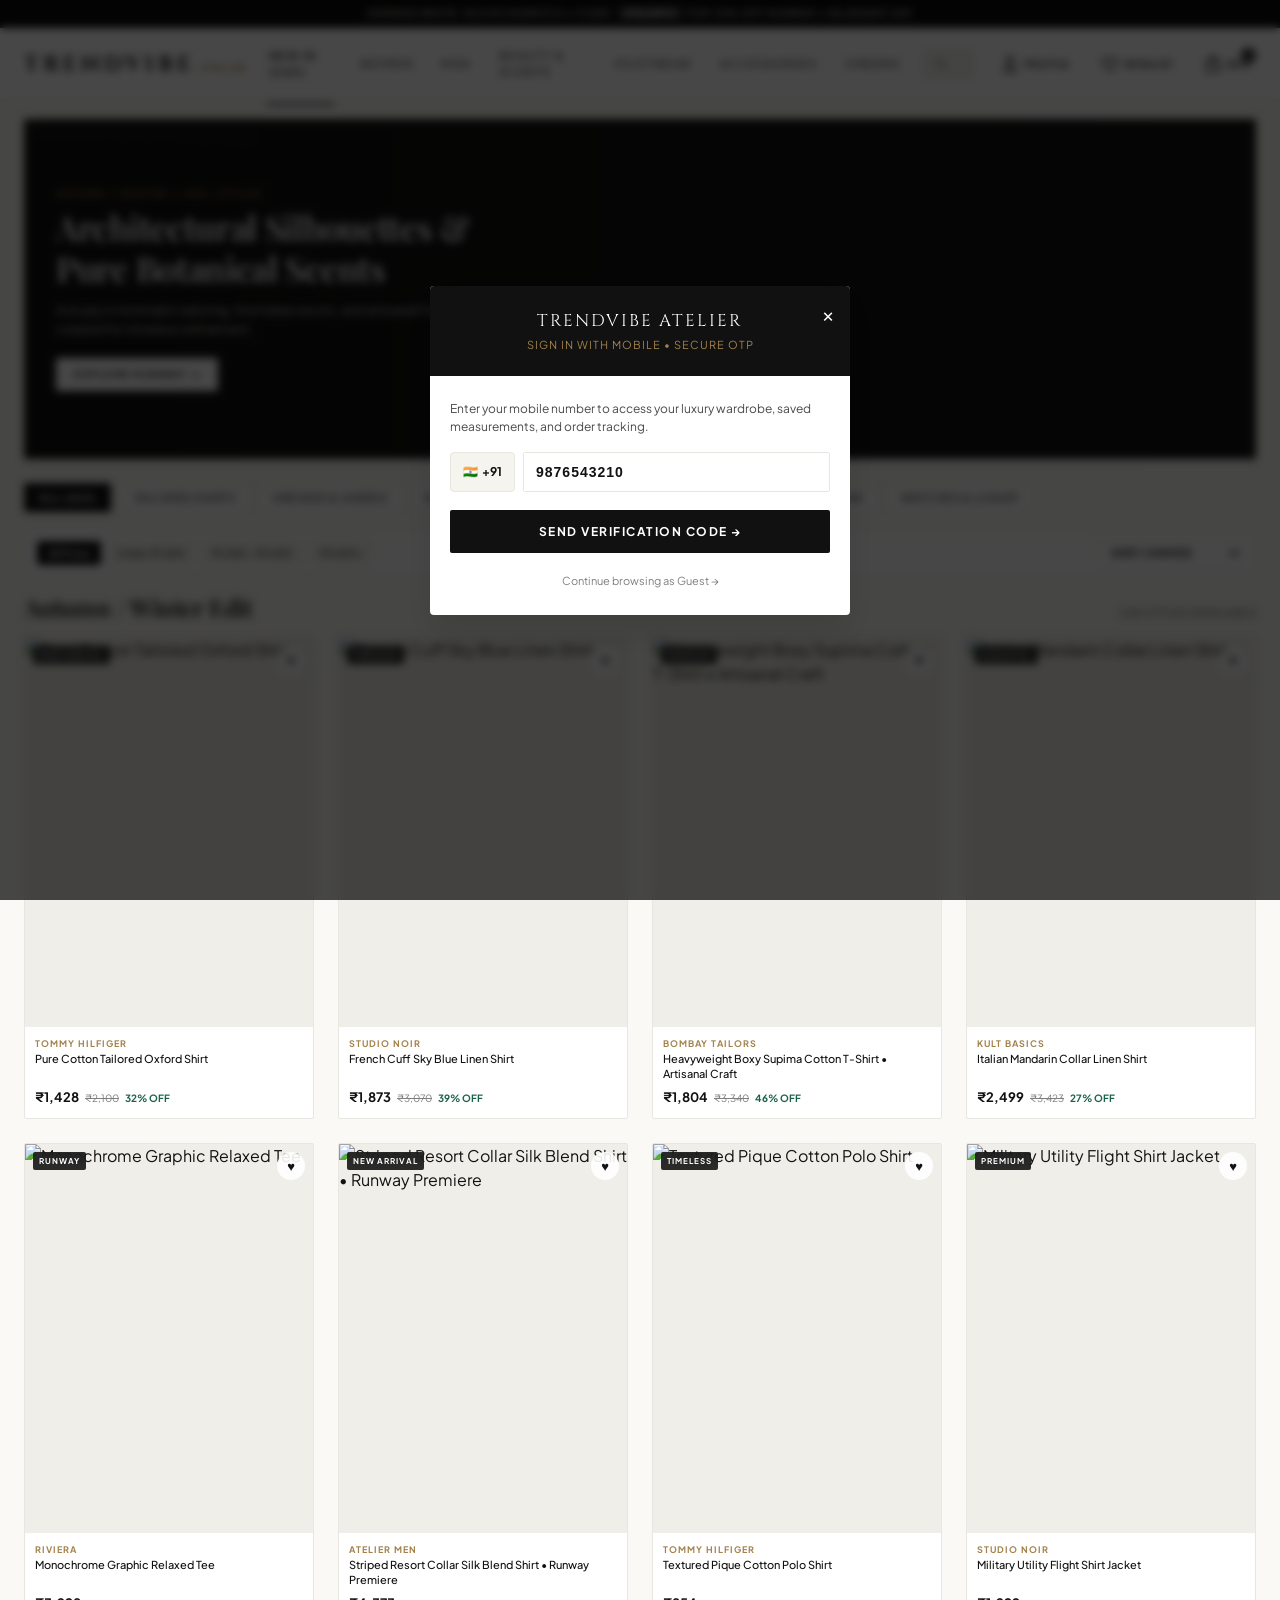
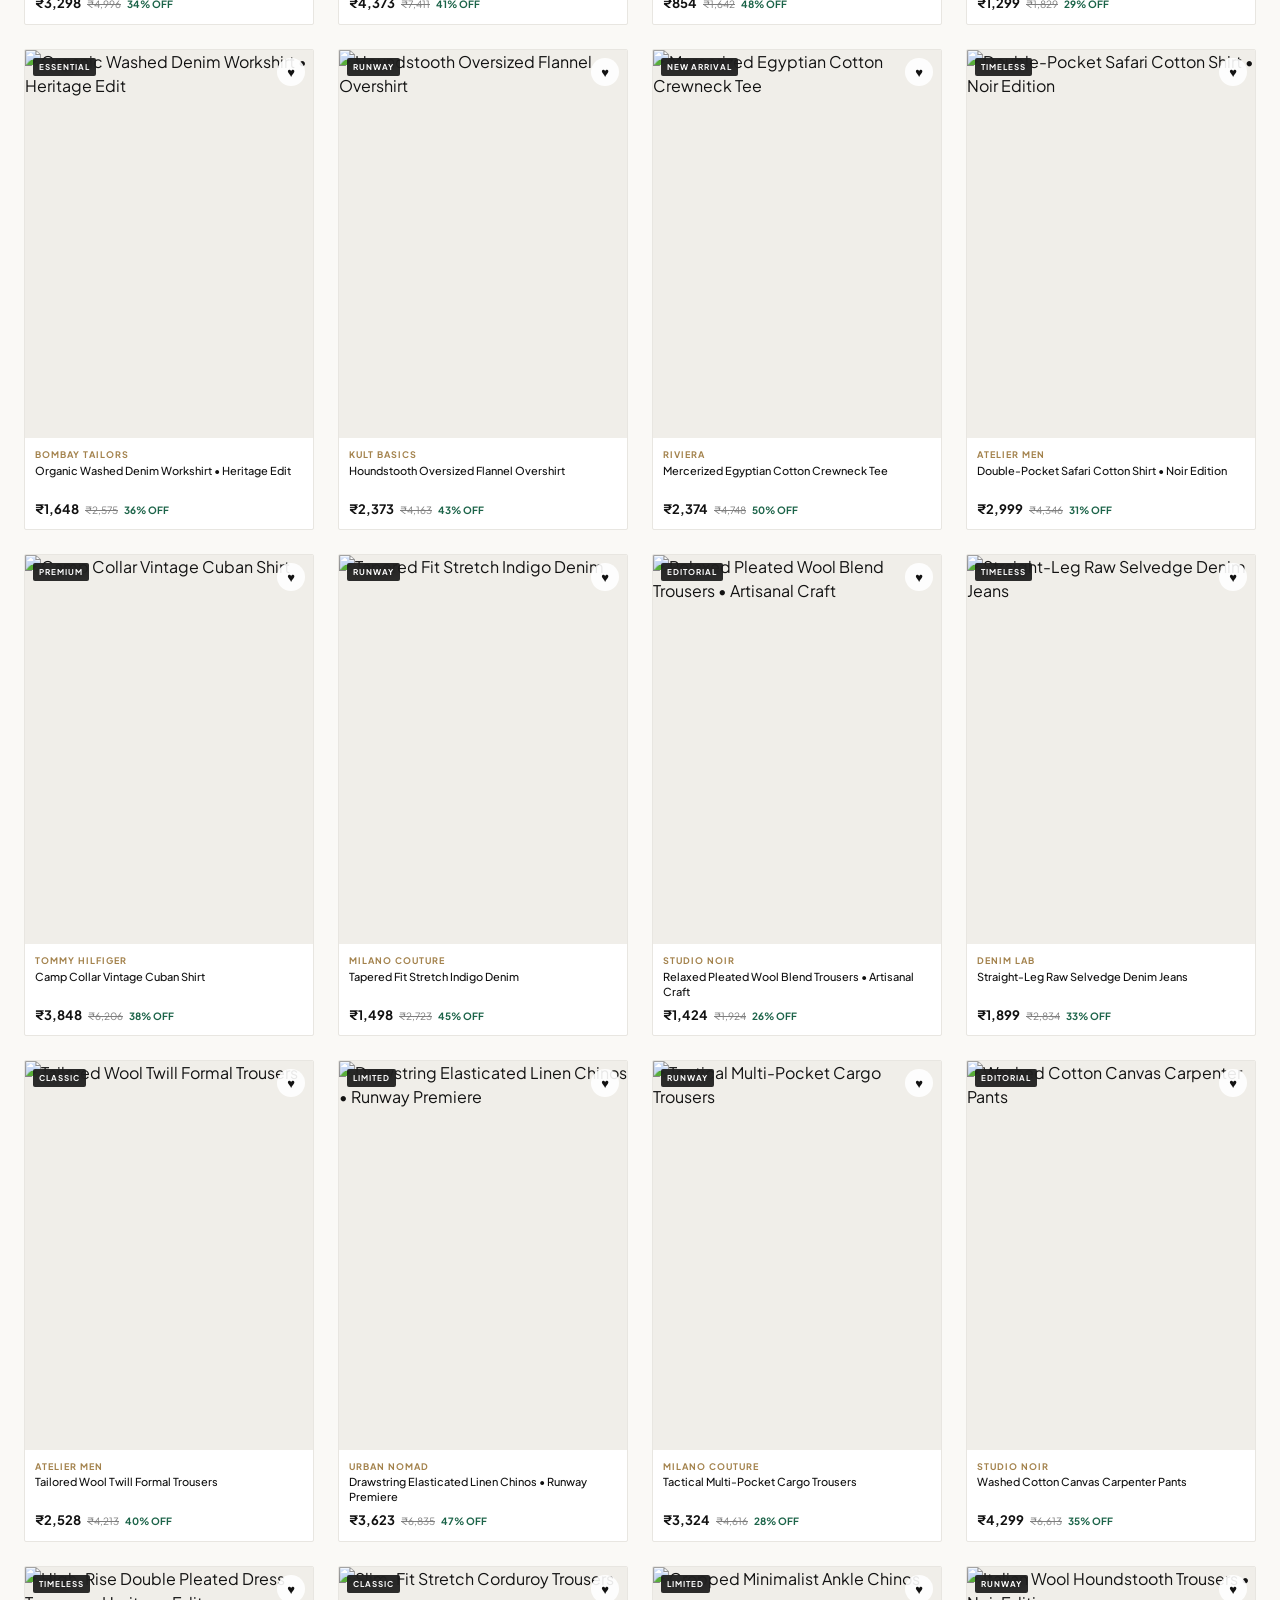
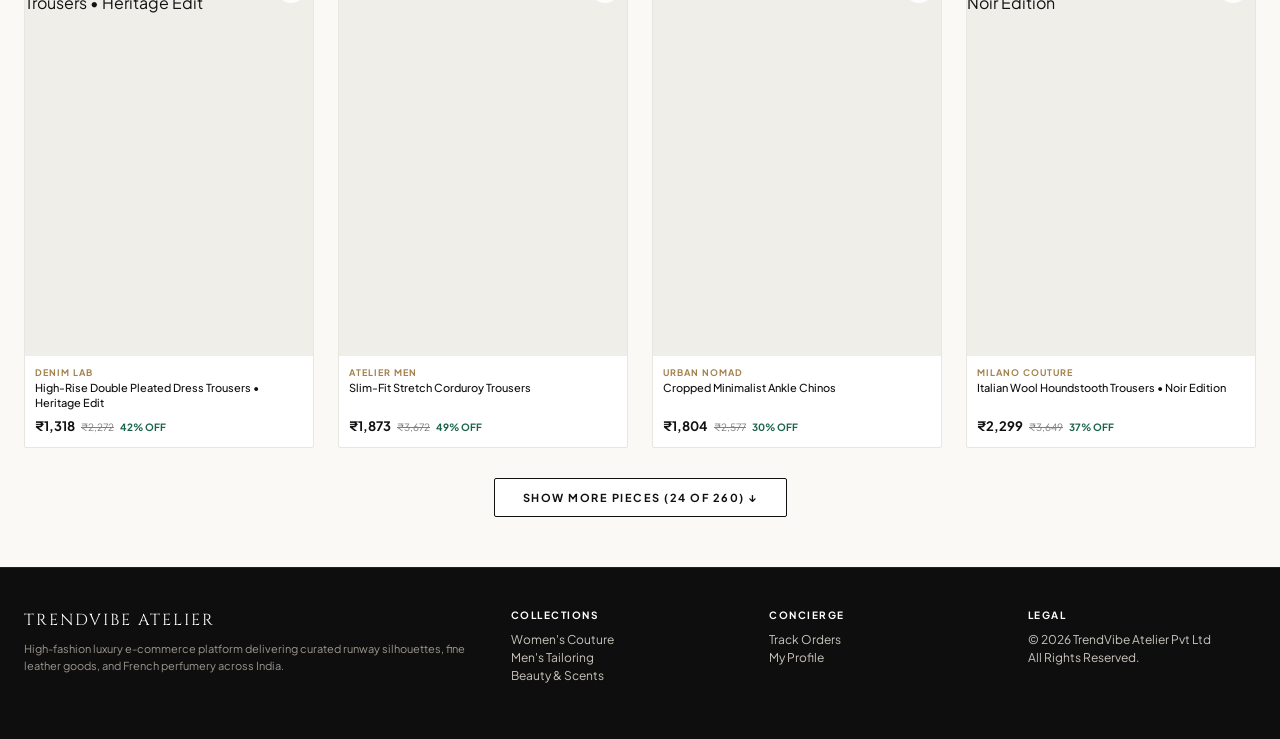
==== commit 9a1436a1: "feat(mobile): optimize mobile viewport, add phone OTP auth modal, expand 260 product catalog, and ad" ====
--- a/demo/index.html
+++ b/demo/index.html
@@ -3,7 +3,7 @@
 <head>
     <meta charset="UTF-8">
     <meta name="viewport" content="width=device-width, initial-scale=1.0, maximum-scale=1.0, user-scalable=no, viewport-fit=cover">
-    <title>TRENDVIBE ATELIER &bull; Haute Couture &amp; Luxury Beauty Collection</title>
+    <title>TRENDVIBE ATELIER &bull; The Autumn/Winter Runway &amp; Luxury Beauty Collection</title>
     <link rel="preconnect" href="https://fonts.googleapis.com">
     <link rel="preconnect" href="https://fonts.gstatic.com" crossorigin>
     <link href="https://fonts.googleapis.com/css2?family=Cinzel:wght@500;600;700;800&family=Playfair+Display:ital,wght@0,400;0,600;0,700;1,400;1,600&family=Plus+Jakarta+Sans:wght@300;400;500;600;700;800&display=swap" rel="stylesheet">
@@ -33,7 +33,7 @@
             --font-serif: 'Playfair Display', Georgia, serif;
             --font-brand: 'Cinzel', 'Playfair Display', Georgia, serif;
             --font-sans: 'Plus Jakarta Sans', -apple-system, BlinkMacSystemFont, sans-serif;
-            --bottom-nav-height: 60px;
+            --bottom-nav-height: 56px;
         }
 
         * {
@@ -67,42 +67,41 @@
         .container {
             max-width: 1320px;
             margin: 0 auto;
-            padding: 0 20px;
+            padding: 0 16px;
             width: 100%;
         }
-
-        /* Sleek Atelier Top Bar */
+        @media (min-width: 768px) {
+            .container { padding: 0 24px; }
+        }
+
+        /* Top Announcement Bar (Mobile Safe) */
         .top-banner {
             background-color: #0d0d0d;
             color: #d6cfc7;
             text-align: center;
-            padding: 8px 16px;
-            font-size: 11px;
+            padding: 6px 12px;
+            font-size: 10px;
             font-weight: 600;
-            letter-spacing: 1.5px;
-            display: flex;
-            justify-content: center;
-            align-items: center;
-            gap: 16px;
+            letter-spacing: 1px;
             white-space: nowrap;
-            overflow-x: auto;
-            scrollbar-width: none;
+            overflow: hidden;
+            text-overflow: ellipsis;
             text-transform: uppercase;
             border-bottom: 1px solid rgba(255,255,255,0.08);
-        }
-        .top-banner::-webkit-scrollbar { display: none; }
+            width: 100%;
+        }
         .promo-code-pill {
             background: rgba(255, 255, 255, 0.12);
-            padding: 2px 8px;
+            padding: 1px 6px;
             border-radius: var(--radius-sm);
             color: #ffffff;
             font-weight: 700;
-            letter-spacing: 1px;
+            letter-spacing: 0.5px;
         }
 
         /* Site Header */
         header.site-header {
-            background: rgba(255, 255, 255, 0.96);
+            background: rgba(255, 255, 255, 0.98);
             backdrop-filter: blur(12px);
             position: sticky;
             top: 0;
@@ -115,37 +114,44 @@
             display: flex;
             align-items: center;
             justify-content: space-between;
-            height: 76px;
-            gap: 20px;
+            height: 58px;
+            gap: 12px;
+        }
+        @media (min-width: 992px) {
+            .navbar-content { height: 72px; gap: 20px; }
         }
 
         .brand-logo-wrap {
             display: flex;
             align-items: baseline;
-            gap: 8px;
+            gap: 6px;
             cursor: pointer;
             user-select: none;
         }
         .brand-logo {
             font-family: var(--font-brand);
-            font-size: 24px;
+            font-size: 17px;
             font-weight: 700;
-            letter-spacing: 4px;
+            letter-spacing: 2.5px;
             color: var(--primary);
             text-transform: uppercase;
         }
+        @media (min-width: 768px) {
+            .brand-logo { font-size: 22px; letter-spacing: 4px; }
+        }
         .brand-sub {
-            font-size: 10px;
-            letter-spacing: 2px;
+            font-size: 9px;
+            letter-spacing: 1.5px;
             color: var(--accent);
             font-weight: 700;
             text-transform: uppercase;
         }
 
+        /* Desktop Nav Links */
         .desktop-nav-links {
             display: none;
             list-style: none;
-            gap: 26px;
+            gap: 24px;
             align-items: center;
             height: 100%;
         }
@@ -154,12 +160,12 @@
         }
         .desktop-nav-links li { height: 100%; display: flex; align-items: center; }
         .desktop-nav-links a {
-            font-size: 12px;
+            font-size: 11px;
             font-weight: 600;
             letter-spacing: 1.5px;
             color: var(--text-secondary);
             cursor: pointer;
-            padding: 26px 2px;
+            padding: 24px 2px;
             position: relative;
             transition: color 0.2s ease;
             text-transform: uppercase;
@@ -178,11 +184,12 @@
             background-color: var(--primary);
         }
 
+        /* Desktop Search Field */
         .desktop-search-container {
             display: none;
             position: relative;
             flex: 1;
-            max-width: 320px;
+            max-width: 280px;
         }
         @media (min-width: 992px) {
             .desktop-search-container { display: block; }
@@ -191,13 +198,12 @@
             width: 100%;
             background: #f4f3ef;
             border: 1px solid transparent;
-            padding: 10px 16px 10px 38px;
+            padding: 9px 14px 9px 36px;
             border-radius: var(--radius-sm);
             font-size: 12px;
             color: var(--dark);
             outline: none;
             transition: all 0.2s ease;
-            letter-spacing: 0.3px;
         }
         .search-input-field:focus {
             background: #ffffff;
@@ -209,25 +215,28 @@
             left: 12px;
             top: 50%;
             transform: translateY(-50%);
-            width: 15px;
-            height: 15px;
+            width: 14px;
+            height: 14px;
             color: var(--text-muted);
             pointer-events: none;
         }
 
+        /* Nav Actions (Header Right) */
         .nav-actions {
             display: flex;
             align-items: center;
-            gap: 18px;
+            gap: 12px;
+        }
+        @media (min-width: 768px) {
+            .nav-actions { gap: 18px; }
         }
         .action-icon-btn {
             background: none;
             border: none;
             cursor: pointer;
             display: flex;
-            flex-direction: column;
             align-items: center;
-            gap: 4px;
+            justify-content: center;
             position: relative;
             color: var(--dark);
             padding: 6px;
@@ -235,11 +244,16 @@
         }
         .action-icon-btn:hover { color: var(--accent); }
         .action-icon-btn svg { width: 20px; height: 20px; }
-        .action-icon-btn span {
+        .action-icon-btn span.label-text {
+            display: none;
             font-size: 10px;
             font-weight: 600;
             letter-spacing: 0.5px;
             text-transform: uppercase;
+            margin-left: 4px;
+        }
+        @media (min-width: 992px) {
+            .action-icon-btn span.label-text { display: inline-block; }
         }
         .badge-counter {
             position: absolute;
@@ -249,8 +263,8 @@
             color: #ffffff;
             font-size: 9px;
             font-weight: 700;
-            width: 16px;
-            height: 16px;
+            width: 15px;
+            height: 15px;
             border-radius: 50%;
             display: flex;
             align-items: center;
@@ -263,9 +277,10 @@
             justify-content: center;
             background: none;
             border: none;
-            font-size: 22px;
+            font-size: 20px;
             cursor: pointer;
             color: var(--primary);
+            padding: 4px;
         }
         @media (min-width: 992px) {
             .mobile-menu-btn { display: none; }
@@ -297,12 +312,12 @@
             background: none;
             border: none;
             color: var(--text-muted);
-            font-size: 10px;
+            font-size: 9px;
             font-weight: 600;
             letter-spacing: 0.5px;
-            gap: 4px;
+            gap: 2px;
             cursor: pointer;
-            padding: 6px;
+            padding: 4px;
             flex: 1;
             text-transform: uppercase;
         }
@@ -330,7 +345,7 @@
             position: fixed;
             top: 0;
             left: 0;
-            width: 310px;
+            width: 290px;
             height: 100%;
             background: #ffffff;
             z-index: 1001;
@@ -343,7 +358,7 @@
             transform: translateX(0);
         }
         .drawer-header {
-            padding: 24px 20px;
+            padding: 20px 16px;
             border-bottom: 1px solid var(--border);
             background: #111111;
             color: #ffffff;
@@ -352,13 +367,13 @@
             align-items: flex-start;
         }
         .drawer-body {
-            padding: 16px 0;
+            padding: 12px 0;
             overflow-y: auto;
             flex: 1;
         }
         .drawer-item {
-            padding: 14px 24px;
-            font-size: 13px;
+            padding: 12px 20px;
+            font-size: 12px;
             font-weight: 600;
             letter-spacing: 1px;
             text-transform: uppercase;
@@ -373,20 +388,23 @@
         .drawer-divider {
             height: 1px;
             background: var(--border);
-            margin: 12px 24px;
-        }
-
-        /* Editorial Hero Banner */
+            margin: 10px 20px;
+        }
+
+        /* Compact Hero Banner (Mobile Optimized) */
         .hero-banner {
             position: relative;
             background: #161514;
             color: #ffffff;
             border-radius: var(--radius-sm);
-            margin: 20px 0 32px 0;
+            margin: 12px 0 16px 0;
             overflow: hidden;
             display: flex;
-            min-height: 420px;
-            box-shadow: var(--shadow-md);
+            min-height: 170px;
+            box-shadow: var(--shadow-sm);
+        }
+        @media (min-width: 768px) {
+            .hero-banner { min-height: 340px; margin: 18px 0 24px 0; }
         }
         .hero-banner-image {
             position: absolute;
@@ -395,185 +413,153 @@
             height: 100%;
             object-fit: cover;
             object-position: center 25%;
-            opacity: 0.55;
+            opacity: 0.5;
             filter: contrast(105%) brightness(90%);
         }
         .hero-banner-overlay {
             position: absolute;
             inset: 0;
-            background: linear-gradient(90deg, rgba(17,17,17,0.92) 0%, rgba(17,17,17,0.7) 50%, rgba(17,17,17,0.3) 100%);
+            background: linear-gradient(90deg, rgba(17,17,17,0.92) 0%, rgba(17,17,17,0.7) 60%, rgba(17,17,17,0.2) 100%);
         }
         .hero-content {
             position: relative;
             z-index: 2;
-            padding: 48px 36px;
-            max-width: 620px;
+            padding: 20px 16px;
+            max-width: 540px;
             display: flex;
             flex-direction: column;
             justify-content: center;
         }
-        @media (max-width: 768px) {
-            .hero-content { padding: 36px 20px; }
-            .hero-banner { min-height: 360px; }
+        @media (min-width: 768px) {
+            .hero-content { padding: 40px 32px; }
         }
         .hero-tag {
-            font-size: 11px;
+            font-size: 9px;
             font-weight: 700;
-            letter-spacing: 3px;
+            letter-spacing: 2px;
             text-transform: uppercase;
             color: var(--accent);
-            margin-bottom: 12px;
+            margin-bottom: 6px;
         }
         .hero-title {
             font-family: var(--font-serif);
-            font-size: 42px;
-            line-height: 1.15;
+            font-size: 20px;
+            line-height: 1.2;
             font-weight: 600;
-            margin-bottom: 16px;
-            letter-spacing: -0.5px;
-        }
-        @media (max-width: 768px) {
-            .hero-title { font-size: 30px; }
+            margin-bottom: 8px;
+            letter-spacing: -0.3px;
+        }
+        @media (min-width: 768px) {
+            .hero-title { font-size: 34px; margin-bottom: 12px; }
         }
         .hero-desc {
-            font-size: 14px;
-            line-height: 1.6;
+            display: none;
+            font-size: 13px;
+            line-height: 1.5;
             color: #d1cdc7;
-            margin-bottom: 28px;
-            font-weight: 400;
+            margin-bottom: 18px;
+        }
+        @media (min-width: 768px) {
+            .hero-desc { display: block; }
         }
         .hero-btn-group {
             display: flex;
-            gap: 14px;
-            flex-wrap: wrap;
+            gap: 10px;
         }
         .hero-cta {
             display: inline-block;
             background: #ffffff;
             color: #111111;
-            padding: 13px 26px;
-            font-size: 12px;
+            padding: 9px 18px;
+            font-size: 10px;
             font-weight: 700;
             letter-spacing: 1.5px;
             text-transform: uppercase;
             border-radius: var(--radius-sm);
+            cursor: pointer;
             transition: all 0.2s ease;
-            cursor: pointer;
-        }
-        .hero-cta:hover {
-            background: var(--accent);
-            color: #ffffff;
-        }
-        .hero-secondary-btn {
-            display: inline-block;
-            background: transparent;
-            color: #ffffff;
-            border: 1px solid rgba(255,255,255,0.4);
-            padding: 13px 24px;
-            font-size: 12px;
-            font-weight: 700;
-            letter-spacing: 1.5px;
-            text-transform: uppercase;
-            border-radius: var(--radius-sm);
-            transition: all 0.2s ease;
-            cursor: pointer;
-        }
-        .hero-secondary-btn:hover {
-            border-color: #ffffff;
-            background: rgba(255,255,255,0.1);
-        }
-
-        /* Filter Chips / Categories */
+        }
+        .hero-cta:hover { background: var(--accent); color: #ffffff; }
+
+        /* Filter Chips / Categories Rail */
         .category-scroll-container {
             display: flex;
-            gap: 10px;
+            gap: 8px;
             overflow-x: auto;
-            padding-bottom: 12px;
+            padding-bottom: 8px;
             scrollbar-width: none;
-            margin-bottom: 16px;
+            -webkit-overflow-scrolling: touch;
+            margin-bottom: 10px;
         }
         .category-scroll-container::-webkit-scrollbar { display: none; }
         .cat-chip {
-            padding: 10px 20px;
+            padding: 7px 14px;
             background: #ffffff;
             border: 1px solid var(--border);
             border-radius: var(--radius-sm);
-            font-size: 12px;
+            font-size: 11px;
             font-weight: 600;
-            letter-spacing: 1px;
+            letter-spacing: 0.5px;
             text-transform: uppercase;
             color: var(--text-secondary);
             cursor: pointer;
             white-space: nowrap;
             transition: all 0.2s ease;
         }
-        .cat-chip:hover {
-            border-color: var(--primary);
-            color: var(--primary);
-        }
+        .cat-chip:hover { border-color: var(--primary); color: var(--primary); }
         .cat-chip.active {
             background: var(--primary);
             color: #ffffff;
             border-color: var(--primary);
         }
 
-        /* Secondary Filters Bar */
+        /* Slim Single-Line Filters Bar */
         .filters-toolbar {
             display: flex;
             align-items: center;
             justify-content: space-between;
-            gap: 12px;
-            flex-wrap: wrap;
-            padding: 14px 18px;
+            gap: 8px;
+            padding: 8px 12px;
             background: #ffffff;
             border: 1px solid var(--border);
             border-radius: var(--radius-sm);
-            margin-bottom: 24px;
-        }
+            margin-bottom: 14px;
+            overflow-x: auto;
+            scrollbar-width: none;
+        }
+        .filters-toolbar::-webkit-scrollbar { display: none; }
         .price-filter-group {
             display: flex;
             align-items: center;
-            gap: 8px;
-            flex-wrap: wrap;
-        }
-        .filter-label {
-            font-size: 11px;
-            font-weight: 700;
-            letter-spacing: 1px;
-            color: var(--text-muted);
-            text-transform: uppercase;
+            gap: 6px;
+            white-space: nowrap;
         }
         .price-btn {
             background: #f7f6f2;
             border: 1px solid transparent;
-            padding: 6px 14px;
-            font-size: 11px;
+            padding: 5px 10px;
+            font-size: 10px;
             font-weight: 600;
             color: var(--text-secondary);
             border-radius: var(--radius-sm);
             cursor: pointer;
+            white-space: nowrap;
             transition: all 0.2s;
         }
-        .price-btn:hover {
-            border-color: var(--border-dark);
-            color: var(--primary);
-        }
-        .price-btn.active {
-            background: var(--primary);
-            color: #ffffff;
-        }
+        .price-btn:hover { border-color: var(--border-dark); color: var(--primary); }
+        .price-btn.active { background: var(--primary); color: #ffffff; }
         .sort-select {
-            padding: 8px 14px;
+            padding: 5px 10px;
             border: 1px solid var(--border);
             background: #ffffff;
-            font-size: 12px;
+            font-size: 10px;
             font-weight: 600;
             color: var(--dark);
             border-radius: var(--radius-sm);
             outline: none;
             cursor: pointer;
             text-transform: uppercase;
-            letter-spacing: 0.5px;
+            white-space: nowrap;
         }
 
         /* Catalog Title Section */
@@ -581,35 +567,38 @@
             display: flex;
             justify-content: space-between;
             align-items: baseline;
-            margin-bottom: 20px;
+            margin-bottom: 12px;
         }
         .catalog-heading {
             font-family: var(--font-serif);
-            font-size: 26px;
+            font-size: 18px;
             font-weight: 600;
             color: var(--primary);
-            letter-spacing: -0.3px;
+            letter-spacing: -0.2px;
+        }
+        @media (min-width: 768px) {
+            .catalog-heading { font-size: 24px; }
         }
         .catalog-count {
-            font-size: 12px;
+            font-size: 11px;
             color: var(--text-muted);
             font-weight: 600;
-            letter-spacing: 1px;
+            letter-spacing: 0.5px;
             text-transform: uppercase;
         }
 
-        /* Product Grid (Editorial Look) */
+        /* Product Grid (Mobile 2-Column, Desktop Multi-Column) */
         .product-grid {
             display: grid;
             grid-template-columns: repeat(2, 1fr);
-            gap: 16px;
-            margin-bottom: 60px;
+            gap: 12px;
+            margin-bottom: 30px;
         }
         @media (min-width: 768px) {
-            .product-grid { grid-template-columns: repeat(3, 1fr); gap: 24px; }
+            .product-grid { grid-template-columns: repeat(3, 1fr); gap: 20px; }
         }
         @media (min-width: 1100px) {
-            .product-grid { grid-template-columns: repeat(4, 1fr); gap: 28px; }
+            .product-grid { grid-template-columns: repeat(4, 1fr); gap: 24px; }
         }
 
         /* Product Card */
@@ -621,16 +610,16 @@
             display: flex;
             flex-direction: column;
             position: relative;
-            transition: transform 0.25s ease, box-shadow 0.25s ease;
+            transition: transform 0.2s ease, box-shadow 0.2s ease;
         }
         .product-card:hover {
-            transform: translateY(-4px);
-            box-shadow: var(--shadow-md);
+            transform: translateY(-3px);
+            box-shadow: var(--shadow-sm);
         }
         .product-image-container {
             position: relative;
             width: 100%;
-            padding-top: 135%; /* High-fashion portrait aspect ratio */
+            padding-top: 135%; /* Portrait fashion ratio */
             background: #f0eee9;
             overflow: hidden;
             cursor: pointer;
@@ -642,50 +631,46 @@
             width: 100%;
             height: 100%;
             object-fit: cover;
-            transition: transform 0.4s ease;
+            transition: transform 0.3s ease;
         }
         .product-card:hover .product-card-img {
-            transform: scale(1.05);
+            transform: scale(1.04);
         }
         .product-badge {
             position: absolute;
-            top: 10px;
-            left: 10px;
+            top: 8px;
+            left: 8px;
             background: rgba(17, 17, 17, 0.88);
             backdrop-filter: blur(4px);
             color: #ffffff;
-            font-size: 9px;
+            font-size: 8px;
             font-weight: 700;
-            letter-spacing: 1.5px;
-            padding: 4px 8px;
+            letter-spacing: 1px;
+            padding: 3px 6px;
             text-transform: uppercase;
             border-radius: var(--radius-sm);
             z-index: 2;
         }
         .wishlist-btn {
             position: absolute;
-            top: 10px;
-            right: 10px;
+            top: 8px;
+            right: 8px;
             background: rgba(255, 255, 255, 0.9);
             border: none;
-            width: 32px;
-            height: 32px;
+            width: 28px;
+            height: 28px;
             border-radius: 50%;
             display: flex;
             align-items: center;
             justify-content: center;
             cursor: pointer;
             z-index: 2;
-            transition: transform 0.2s, background 0.2s;
+            transition: transform 0.2s;
             color: var(--dark);
-        }
-        .wishlist-btn:hover {
-            transform: scale(1.1);
-            background: #ffffff;
-        }
-        .wishlist-btn.active {
-            color: #d13d3d;
-        }
+            font-size: 13px;
+        }
+        .wishlist-btn:hover { transform: scale(1.1); }
+        .wishlist-btn.active { color: #d13d3d; }
         .quick-add-overlay {
             position: absolute;
             bottom: 0;
@@ -693,79 +678,98 @@
             width: 100%;
             background: rgba(17, 17, 17, 0.9);
             color: #ffffff;
+            padding: 8px;
+            text-align: center;
+            font-size: 10px;
+            font-weight: 700;
+            letter-spacing: 1px;
+            text-transform: uppercase;
+            transform: translateY(100%);
+            transition: transform 0.2s ease;
+            cursor: pointer;
+        }
+        .product-card:hover .quick-add-overlay {
+            transform: translateY(0);
+        }
+
+        .product-info {
             padding: 10px;
+            display: flex;
+            flex-direction: column;
+            flex: 1;
+        }
+        .product-brand {
+            font-size: 9px;
+            font-weight: 700;
+            letter-spacing: 1px;
+            color: var(--accent);
+            text-transform: uppercase;
+            margin-bottom: 2px;
+        }
+        .product-title {
+            font-size: 11px;
+            font-weight: 500;
+            color: var(--primary);
+            line-height: 1.35;
+            margin-bottom: 6px;
+            display: -webkit-box;
+            -webkit-line-clamp: 2;
+            -webkit-box-orient: vertical;
+            overflow: hidden;
+            height: 30px;
+            cursor: pointer;
+        }
+        .product-pricing {
+            display: flex;
+            align-items: baseline;
+            gap: 6px;
+            margin-top: auto;
+            flex-wrap: wrap;
+        }
+        .current-price {
+            font-size: 13px;
+            font-weight: 700;
+            color: var(--primary);
+        }
+        .original-price {
+            font-size: 10px;
+            color: var(--text-muted);
+            text-decoration: line-through;
+        }
+        .discount-rate {
+            font-size: 10px;
+            font-weight: 700;
+            color: var(--success);
+        }
+
+        /* Load More Pagination Button */
+        .load-more-container {
             text-align: center;
+            margin: 20px 0 50px 0;
+        }
+        .load-more-btn {
+            background: #ffffff;
+            border: 1px solid var(--primary);
+            color: var(--primary);
+            padding: 12px 28px;
             font-size: 11px;
             font-weight: 700;
             letter-spacing: 1.5px;
             text-transform: uppercase;
-            transform: translateY(100%);
-            transition: transform 0.25s ease;
+            border-radius: var(--radius-sm);
             cursor: pointer;
-        }
-        .product-card:hover .quick-add-overlay {
-            transform: translateY(0);
-        }
-
-        .product-info {
-            padding: 14px 14px 16px 14px;
-            display: flex;
-            flex-direction: column;
-            flex: 1;
-        }
-        .product-brand {
-            font-size: 10px;
-            font-weight: 700;
-            letter-spacing: 1.5px;
-            color: var(--accent);
-            text-transform: uppercase;
-            margin-bottom: 4px;
-        }
-        .product-title {
-            font-size: 13px;
-            font-weight: 500;
-            color: var(--primary);
-            line-height: 1.4;
-            margin-bottom: 8px;
-            display: -webkit-box;
-            -webkit-line-clamp: 2;
-            -webkit-box-orient: vertical;
-            overflow: hidden;
-            height: 36px;
-            cursor: pointer;
-        }
-        .product-pricing {
-            display: flex;
-            align-items: baseline;
-            gap: 8px;
-            margin-top: auto;
-        }
-        .current-price {
-            font-size: 15px;
-            font-weight: 700;
-            color: var(--primary);
-        }
-        .original-price {
-            font-size: 12px;
-            color: var(--text-muted);
-            text-decoration: line-through;
-        }
-        .discount-rate {
-            font-size: 11px;
-            font-weight: 700;
-            color: var(--success);
-            letter-spacing: 0.5px;
-        }
-
-        /* Views management */
-        .view-section { display: none; }
-        .view-section.active { display: block; }
-
-        /* Multi-Step Checkout Modal */
+            transition: all 0.2s ease;
+        }
+        .load-more-btn:hover {
+            background: var(--primary);
+            color: #ffffff;
+        }
+
+        /* Modals & Backdrop */
         .modal-backdrop {
             position: fixed;
             inset: 0;
-            background: rgba(0, 0, 0, 0.7);
+            background: rgba(0, 0, 0, 0.72);
             backdrop-filter: blur(4px);
             z-index: 1000;
             display: none;
@@ -774,6 +778,81 @@
             padding: 16px;
         }
         .modal-backdrop.active { display: flex; }
+
+        /* Phone + OTP Authentication Modal */
+        .auth-modal {
+            background: #ffffff;
+            width: 100%;
+            max-width: 420px;
+            border-radius: var(--radius-md);
+            overflow: hidden;
+            box-shadow: var(--shadow-lg);
+            position: relative;
+        }
+        .auth-header {
+            background: #111111;
+            color: #ffffff;
+            padding: 22px 24px;
+            text-align: center;
+            position: relative;
+        }
+        .auth-header-title {
+            font-family: var(--font-brand);
+            font-size: 17px;
+            letter-spacing: 2px;
+            text-transform: uppercase;
+        }
+        .auth-header-sub {
+            font-size: 11px;
+            color: var(--accent);
+            letter-spacing: 1px;
+            margin-top: 4px;
+        }
+        .auth-close-btn {
+            position: absolute;
+            top: 14px;
+            right: 16px;
+            background: none;
+            border: none;
+            color: #ffffff;
+            font-size: 20px;
+            cursor: pointer;
+        }
+        .auth-body {
+            padding: 24px 20px;
+        }
+        .otp-inputs-row {
+            display: flex;
+            gap: 10px;
+            justify-content: center;
+            margin: 18px 0;
+        }
+        .otp-box {
+            width: 48px;
+            height: 52px;
+            text-align: center;
+            font-size: 20px;
+            font-weight: 700;
+            border: 1px solid var(--border);
+            border-radius: 4px;
+            outline: none;
+            transition: border-color 0.2s;
+        }
+        .otp-box:focus { border-color: var(--primary); }
+        .sms-toast-banner {
+            background: #2a2a2a;
+            color: #ffffff;
+            padding: 10px 14px;
+            border-radius: 4px;
+            font-size: 11px;
+            line-height: 1.4;
+            margin-bottom: 16px;
+            display: flex;
+            align-items: center;
+            gap: 8px;
+        }
+
+        /* Multi-Step Checkout Modal */
         .checkout-modal {
             background: #ffffff;
             width: 100%;
@@ -789,24 +868,11 @@
         .checkout-header {
             background: #111111;
             color: #ffffff;
-            padding: 20px 24px;
+            padding: 16px 20px;
             display: flex;
             justify-content: space-between;
             align-items: center;
         }
-        .checkout-header-title {
-            font-family: var(--font-brand);
-            font-size: 16px;
-            letter-spacing: 2px;
-            text-transform: uppercase;
-        }
-        .checkout-close-btn {
-            background: none;
-            border: none;
-            color: #ffffff;
-            font-size: 20px;
-            cursor: pointer;
-        }
         .checkout-progress-bar {
             display: flex;
             background: #f8f7f4;
@@ -814,11 +880,11 @@
         }
         .step-pill {
             flex: 1;
-            padding: 12px;
+            padding: 10px;
             text-align: center;
-            font-size: 11px;
+            font-size: 10px;
             font-weight: 700;
-            letter-spacing: 1px;
+            letter-spacing: 0.5px;
             color: var(--text-muted);
             text-transform: uppercase;
             border-bottom: 2px solid transparent;
@@ -830,14 +896,14 @@
             background: #ffffff;
         }
         .checkout-body {
-            padding: 24px;
+            padding: 20px;
             overflow-y: auto;
             flex: 1;
         }
         .form-grid {
             display: grid;
             grid-template-columns: 1fr 1fr;
-            gap: 16px;
+            gap: 12px;
         }
         @media (max-width: 600px) {
             .form-grid { grid-template-columns: 1fr; }
@@ -845,46 +911,44 @@
         .form-group {
             display: flex;
             flex-direction: column;
-            gap: 6px;
+            gap: 4px;
         }
         .form-label {
-            font-size: 11px;
+            font-size: 10px;
             font-weight: 700;
             letter-spacing: 0.5px;
             color: var(--text-secondary);
             text-transform: uppercase;
         }
         .form-input {
-            padding: 10px 14px;
+            padding: 9px 12px;
             border: 1px solid var(--border);
             border-radius: var(--radius-sm);
-            font-size: 13px;
+            font-size: 12px;
             color: var(--dark);
             outline: none;
             transition: border-color 0.2s;
         }
         .form-input:focus { border-color: var(--primary); }
 
-        /* Payment Selector Tabs */
         .payment-methods-grid {
             display: grid;
             grid-template-columns: repeat(4, 1fr);
-            gap: 10px;
-            margin-bottom: 20px;
+            gap: 8px;
+            margin-bottom: 16px;
         }
         @media (max-width: 600px) {
             .payment-methods-grid { grid-template-columns: repeat(2, 1fr); }
         }
         .payment-tab-btn {
-            padding: 14px 10px;
+            padding: 12px 6px;
             border: 1px solid var(--border);
             border-radius: var(--radius-sm);
             background: #faf9f6;
             cursor: pointer;
             text-align: center;
-            font-size: 11px;
+            font-size: 10px;
             font-weight: 700;
-            letter-spacing: 0.5px;
             text-transform: uppercase;
             color: var(--text-secondary);
             transition: all 0.2s;
@@ -893,155 +957,77 @@
             background: #ffffff;
             border-color: var(--primary);
             color: var(--primary);
-            box-shadow: 0 2px 8px rgba(0,0,0,0.06);
-        }
-
-        /* Realistic Live Credit Card Mockup */
+        }
+
+        /* Live Card Mockup */
         .card-visual-container {
             background: linear-gradient(135deg, #1b1b1b 0%, #2f2f2f 50%, #151515 100%);
             color: #ffffff;
-            border-radius: 12px;
-            padding: 24px;
-            max-width: 380px;
-            margin: 0 auto 20px auto;
-            box-shadow: 0 10px 25px rgba(0,0,0,0.25);
+            border-radius: 10px;
+            padding: 20px;
+            max-width: 340px;
+            margin: 0 auto 16px auto;
+            box-shadow: 0 8px 20px rgba(0,0,0,0.2);
             position: relative;
         }
         .card-chip {
-            width: 40px;
-            height: 30px;
+            width: 36px;
+            height: 26px;
             background: linear-gradient(135deg, #d4af37 0%, #aa8020 100%);
-            border-radius: 6px;
-            margin-bottom: 24px;
+            border-radius: 4px;
+            margin-bottom: 20px;
         }
         .card-number-display {
             font-family: 'Courier New', monospace;
-            font-size: 18px;
-            letter-spacing: 3px;
-            margin-bottom: 20px;
-            text-shadow: 0 1px 2px rgba(0,0,0,0.5);
+            font-size: 16px;
+            letter-spacing: 2px;
+            margin-bottom: 16px;
         }
         .card-meta-row {
             display: flex;
             justify-content: space-between;
-            font-size: 11px;
+            font-size: 10px;
             text-transform: uppercase;
-            letter-spacing: 1px;
             color: #b5b5b5;
-        }
-        .card-holder-name {
-            font-weight: 700;
-            color: #ffffff;
-            font-size: 13px;
-            margin-top: 4px;
-        }
-        .card-network-badge {
-            position: absolute;
-            bottom: 20px;
-            right: 24px;
-            font-weight: 800;
-            font-style: italic;
-            letter-spacing: 2px;
-            color: #d4af37;
-            font-size: 14px;
-        }
-
-        /* Order Summary Box */
-        .order-summary-box {
-            background: #faf8f5;
-            border: 1px solid var(--border);
-            border-radius: var(--radius-sm);
-            padding: 18px;
-            margin-top: 20px;
-        }
-        .summary-row {
-            display: flex;
-            justify-content: space-between;
-            font-size: 13px;
-            margin-bottom: 10px;
-            color: var(--text-secondary);
-        }
-        .summary-row.total-row {
-            border-top: 1px solid var(--border);
-            padding-top: 12px;
-            margin-top: 12px;
-            font-size: 16px;
-            font-weight: 800;
-            color: var(--primary);
         }
 
         .checkout-footer-btn {
             background: var(--primary);
             color: #ffffff;
             width: 100%;
-            padding: 16px;
+            padding: 14px;
             border: none;
             border-radius: var(--radius-sm);
-            font-size: 13px;
+            font-size: 12px;
             font-weight: 700;
-            letter-spacing: 2px;
+            letter-spacing: 1.5px;
             text-transform: uppercase;
             cursor: pointer;
-            margin-top: 20px;
+            margin-top: 16px;
             transition: background 0.2s;
         }
-        .checkout-footer-btn:hover {
-            background: var(--accent);
-        }
+        .checkout-footer-btn:hover { background: var(--accent); }
 
         /* Orders View & Timeline */
-        .orders-page-header {
-            margin: 24px 0;
-            display: flex;
-            justify-content: space-between;
-            align-items: baseline;
-        }
         .order-card {
             background: #ffffff;
             border: 1px solid var(--border);
             border-radius: var(--radius-sm);
-            padding: 24px;
-            margin-bottom: 20px;
-            box-shadow: var(--shadow-sm);
-        }
-        .order-meta-header {
-            display: flex;
-            justify-content: space-between;
-            align-items: center;
-            border-bottom: 1px solid var(--border);
-            padding-bottom: 16px;
+            padding: 16px;
             margin-bottom: 16px;
-            flex-wrap: wrap;
-            gap: 12px;
-        }
-        .order-id-tag {
-            font-family: var(--font-brand);
-            font-size: 15px;
-            font-weight: 700;
-            letter-spacing: 1px;
-        }
-        .order-status-badge {
-            background: #e9f5ee;
-            color: #1a6344;
-            padding: 4px 10px;
-            border-radius: var(--radius-sm);
-            font-size: 11px;
-            font-weight: 700;
-            letter-spacing: 1px;
-            text-transform: uppercase;
         }
         .tracking-pipeline {
             display: flex;
             justify-content: space-between;
             position: relative;
-            margin: 28px 0;
+            margin: 20px 0;
         }
         .tracking-pipeline::before {
             content: '';
             position: absolute;
-            top: 14px;
-            left: 20px;
-            right: 20px;
+            top: 12px;
+            left: 16px;
+            right: 16px;
             height: 2px;
             background: #e3e0d8;
             z-index: 1;
@@ -1052,20 +1038,20 @@
             display: flex;
             flex-direction: column;
             align-items: center;
-            gap: 6px;
+            gap: 4px;
             text-align: center;
             flex: 1;
         }
         .step-dot {
-            width: 28px;
-            height: 28px;
+            width: 24px;
+            height: 24px;
             border-radius: 50%;
             background: #ffffff;
             border: 2px solid #e3e0d8;
             display: flex;
             align-items: center;
             justify-content: center;
-            font-size: 12px;
+            font-size: 10px;
             font-weight: 700;
             color: var(--text-muted);
         }
@@ -1078,81 +1064,19 @@
             background: var(--accent);
             border-color: var(--accent);
             color: #ffffff;
-            box-shadow: 0 0 0 4px rgba(163, 130, 76, 0.2);
         }
         .step-label {
-            font-size: 10px;
+            font-size: 9px;
             font-weight: 700;
-            letter-spacing: 0.5px;
             text-transform: uppercase;
             color: var(--text-secondary);
-        }
-
-        .order-actions-bar {
-            display: flex;
-            gap: 12px;
-            margin-top: 18px;
-            padding-top: 16px;
-            border-top: 1px solid var(--border);
-            flex-wrap: wrap;
-        }
-        .order-action-btn {
-            background: #ffffff;
-            border: 1px solid var(--border-dark);
-            padding: 8px 16px;
-            font-size: 11px;
-            font-weight: 700;
-            letter-spacing: 1px;
-            text-transform: uppercase;
-            cursor: pointer;
-            border-radius: var(--radius-sm);
-            transition: all 0.2s;
-        }
-        .order-action-btn:hover {
-            background: var(--primary);
-            color: #ffffff;
-        }
-
-        /* Tax Invoice Modal */
-        .invoice-paper {
-            background: #ffffff;
-            border: 1px solid #d5d2ca;
-            padding: 32px;
-            max-width: 680px;
-            margin: 0 auto;
-            font-size: 12px;
-            color: #111111;
-            box-shadow: var(--shadow-lg);
-        }
-        .invoice-header {
-            display: flex;
-            justify-content: space-between;
-            border-bottom: 2px solid #111111;
-            padding-bottom: 16px;
-            margin-bottom: 20px;
-        }
-        .invoice-table {
-            width: 100%;
-            border-collapse: collapse;
-            margin: 20px 0;
-        }
-        .invoice-table th, .invoice-table td {
-            border: 1px solid #e0ded9;
-            padding: 10px;
-            text-align: left;
-        }
-        .invoice-table th {
-            background: #f7f6f2;
-            font-size: 11px;
-            text-transform: uppercase;
-            letter-spacing: 0.5px;
         }
 
         /* Product Detail Quick View Modal */
         .pdp-modal {
             background: #ffffff;
             width: 100%;
-            max-width: 880px;
+            max-width: 820px;
             border-radius: var(--radius-md);
             overflow: hidden;
             display: grid;
@@ -1167,7 +1091,7 @@
         .pdp-img-col {
             position: relative;
             background: #f5f4ef;
-            min-height: 400px;
+            min-height: 280px;
         }
         .pdp-main-image {
             width: 100%;
@@ -1175,49 +1099,26 @@
             object-fit: cover;
         }
         .pdp-details-col {
-            padding: 32px 28px;
+            padding: 24px 20px;
             overflow-y: auto;
             display: flex;
             flex-direction: column;
         }
-        .size-picker-group {
-            display: flex;
-            gap: 10px;
-            margin: 14px 0 20px 0;
-            flex-wrap: wrap;
-        }
-        .size-pill-btn {
-            min-width: 44px;
-            height: 44px;
-            border: 1px solid var(--border);
-            background: #ffffff;
-            font-size: 12px;
-            font-weight: 700;
-            cursor: pointer;
-            border-radius: var(--radius-sm);
-            display: flex;
-            align-items: center;
-            justify-content: center;
-            transition: all 0.2s;
-        }
-        .size-pill-btn.active {
-            border-color: var(--primary);
-            background: var(--primary);
-            color: #ffffff;
-        }
-
-        /* Toast notification */
+
+        .view-section { display: none; }
+        .view-section.active { display: block; }
+
         .toast-banner {
             position: fixed;
-            bottom: 80px;
+            bottom: 70px;
             left: 50%;
             transform: translateX(-50%) translateY(100px);
             background: #111111;
             color: #ffffff;
-            padding: 12px 24px;
-            font-size: 12px;
+            padding: 10px 20px;
+            font-size: 11px;
             font-weight: 700;
-            letter-spacing: 1px;
+            letter-spacing: 0.5px;
             text-transform: uppercase;
             border-radius: var(--radius-sm);
             box-shadow: var(--shadow-lg);
@@ -1231,60 +1132,30 @@
             opacity: 1;
         }
 
-        @keyframes spin {
-            to { transform: rotate(360deg); }
-        }
-
         /* Footer */
         footer.site-footer {
             background: #0f0e0e;
             color: #c9c5bd;
-            padding: 60px 0 30px 0;
+            padding: 40px 0 24px 0;
             border-top: 1px solid #232220;
-            font-size: 13px;
+            font-size: 12px;
         }
         .footer-grid {
             display: grid;
             grid-template-columns: 2fr 1fr 1fr 1fr;
-            gap: 40px;
-            margin-bottom: 40px;
+            gap: 30px;
+            margin-bottom: 30px;
         }
         @media (max-width: 768px) {
-            .footer-grid { grid-template-columns: 1fr; gap: 24px; }
-        }
-        .footer-brand {
-            font-family: var(--font-brand);
-            font-size: 20px;
-            letter-spacing: 3px;
-            color: #ffffff;
-            margin-bottom: 12px;
-        }
-        .footer-col-title {
-            font-size: 11px;
-            font-weight: 700;
-            letter-spacing: 2px;
-            text-transform: uppercase;
-            color: #ffffff;
-            margin-bottom: 16px;
-        }
-        .footer-links-list {
-            list-style: none;
-            display: flex;
-            flex-direction: column;
-            gap: 10px;
-        }
-        .footer-links-list a:hover { color: var(--accent); }
+            .footer-grid { grid-template-columns: 1fr; gap: 20px; }
+        }
     </style>
 </head>
 <body>
 
-    <!-- Top Announcement Bar -->
+    <!-- Compact Marquee / Top Announcement Bar -->
     <div class="top-banner">
-        <span>COMPLIMENTARY EXPRESS DELIVERY ON ORDERS OVER &#8377;1,999</span>
-        <span>&bull;</span>
-        <span>PROMO CODE: <span class="promo-code-pill">ATELIER10</span> (10% OFF RUNWAY EDIT)</span>
-        <span>&bull;</span>
-        <span>DISPATCHED WITHIN 24 HOURS VIA BLUEDART AIR</span>
+        <span>EXPRESS WHITE-GLOVE DISPATCH &bull; CODE: <span class="promo-code-pill">ATELIER10</span> FOR 10% OFF RUNWAY &bull; BLUEDART AIR</span>
     </div>
 
     <!-- Site Header -->
@@ -1300,59 +1171,60 @@
 
             <!-- Desktop Nav Links -->
             <ul class="desktop-nav-links">
-                <li><a onclick="filterByNav('All', this)" id="nav-all" class="active">NEW IN</a></li>
+                <li><a onclick="filterByNav('All', this)" id="nav-all" class="active">NEW IN (260)</a></li>
                 <li><a onclick="filterByNav('Women', this)" id="nav-women">WOMEN</a></li>
                 <li><a onclick="filterByNav('Men', this)" id="nav-men">MEN</a></li>
-                <li><a onclick="filterByNav('Beauty', this)" id="nav-beauty">BEAUTY &amp; FRAGRANCE</a></li>
+                <li><a onclick="filterByNav('Beauty', this)" id="nav-beauty">BEAUTY &amp; SCENTS</a></li>
                 <li><a onclick="filterByNav('Shoes', this)" id="nav-shoes">FOOTWEAR</a></li>
-                <li><a onclick="filterByNav('Accessories', this)" id="nav-accessories">ACCESSORIES</a></li>
-                <li><a onclick="switchView('orders')" id="nav-orders">MY ORDERS</a></li>
+                <li><a onclick="filterByNav('Watches', this)" id="nav-watches">ACCESSORIES</a></li>
+                <li><a onclick="switchView('orders')" id="nav-orders">ORDERS</a></li>
             </ul>
 
-            <!-- Search Field -->
+            <!-- Desktop Search Field -->
             <div class="desktop-search-container">
                 <svg class="search-icon-svg" fill="none" stroke="currentColor" viewBox="0 0 24 24"><path stroke-linecap="round" stroke-linejoin="round" stroke-width="2" d="M21 21l-6-6m2-5a7 7 0 11-14 0 7 7 0 0114 0z"/></svg>
-                <input type="text" class="search-input-field" placeholder="Search 27 curated runway &amp; beauty pieces..." onkeyup="handleSearch(this.value)">
-            </div>
-
-            <!-- Actions -->
+                <input type="text" class="search-input-field" placeholder="Search 260+ runway pieces..." onkeyup="handleSearch(this.value)">
+            </div>
+
+            <!-- Header Actions (Clean Icon Only on Mobile, Zero Text Clipping) -->
             <div class="nav-actions">
-                <button class="action-icon-btn" onclick="switchView('orders')">
+                <button class="action-icon-btn" onclick="openAuthOrProfileModal()" id="profileHeaderBtn">
                     <svg fill="none" stroke="currentColor" viewBox="0 0 24 24"><path stroke-linecap="round" stroke-linejoin="round" stroke-width="1.8" d="M16 7a4 4 0 11-8 0 4 4 0 018 0zM12 14a7 7 0 00-7 7h14a7 7 0 00-7-7z"/></svg>
-                    <span>Orders</span>
+                    <span class="label-text" id="profileBtnLabel">Profile</span>
                 </button>
                 <button class="action-icon-btn" onclick="switchView('wishlist')">
                     <svg fill="none" stroke="currentColor" viewBox="0 0 24 24"><path stroke-linecap="round" stroke-linejoin="round" stroke-width="1.8" d="M4.318 6.318a4.5 4.5 0 000 6.364L12 20.364l7.682-7.682a4.5 4.5 0 00-6.364-6.364L12 7.636l-1.318-1.318a4.5 4.5 0 00-6.364 0z"/></svg>
-                    <span>Wishlist</span>
                     <span id="wishlist-badge" class="badge-counter" style="display: none;">0</span>
+                    <span class="label-text">Wishlist</span>
                 </button>
                 <button class="action-icon-btn" onclick="switchView('cart')">
                     <svg fill="none" stroke="currentColor" viewBox="0 0 24 24"><path stroke-linecap="round" stroke-linejoin="round" stroke-width="1.8" d="M16 11V7a4 4 0 00-8 0v4M5 9h14l1 12H4L5 9z"/></svg>
-                    <span>Bag</span>
                     <span id="cart-badge" class="badge-counter">0</span>
+                    <span class="label-text">Bag</span>
                 </button>
             </div>
         </div>
     </header>
 
-    <!-- Mobile Navigation Drawer -->
+    <!-- Slide-Out Mobile Drawer -->
     <div id="drawerOverlay" class="drawer-overlay" onclick="toggleDrawer(false)">
         <div class="mobile-drawer" onclick="event.stopPropagation()">
             <div class="drawer-header">
                 <div>
-                    <div style="font-family: var(--font-brand); font-size: 18px; letter-spacing: 2px;">TRENDVIBE ATELIER</div>
-                    <div style="font-size: 11px; color: #a3824c; letter-spacing: 1px;">HAUTE COUTURE &bull; BEAUTY</div>
+                    <div style="font-family: var(--font-brand); font-size: 16px; letter-spacing: 2px;">TRENDVIBE ATELIER</div>
+                    <div style="font-size: 10px; color: var(--accent); letter-spacing: 1px;">HAUTE COUTURE &bull; BEAUTY</div>
                 </div>
                 <button style="background: none; border: none; color: #fff; font-size: 20px; cursor: pointer;" onclick="toggleDrawer(false)">&times;</button>
             </div>
             <div class="drawer-body">
-                <div class="drawer-item" onclick="switchView('shop'); filterByNav('All'); toggleDrawer(false);">All Collections</div>
+                <div class="drawer-item" onclick="switchView('shop'); filterByNav('All'); toggleDrawer(false);">All Runway Curations (260)</div>
                 <div class="drawer-item" onclick="switchView('shop'); filterByNav('Women'); toggleDrawer(false);">Women's Atelier</div>
                 <div class="drawer-item" onclick="switchView('shop'); filterByNav('Men'); toggleDrawer(false);">Men's Tailoring</div>
-                <div class="drawer-item" onclick="switchView('shop'); filterByNav('Beauty'); toggleDrawer(false);">Beauty &amp; Fragrance</div>
+                <div class="drawer-item" onclick="switchView('shop'); filterByNav('Beauty'); toggleDrawer(false);">Beauty &amp; Fine Fragrance</div>
                 <div class="drawer-item" onclick="switchView('shop'); filterByNav('Shoes'); toggleDrawer(false);">Footwear &amp; Loafers</div>
-                <div class="drawer-item" onclick="switchView('shop'); filterByNav('Accessories'); toggleDrawer(false);">Watches &amp; Accessories</div>
+                <div class="drawer-item" onclick="switchView('shop'); filterByNav('Watches'); toggleDrawer(false);">Watches &amp; Accessories</div>
                 <div class="drawer-divider"></div>
+                <div class="drawer-item" onclick="openAuthOrProfileModal(); toggleDrawer(false);">My Profile &bull; Login</div>
                 <div class="drawer-item" onclick="switchView('wishlist'); toggleDrawer(false);">Wishlist (<span id="drawerWishlistCount">0</span>)</div>
                 <div class="drawer-item" onclick="switchView('cart'); toggleDrawer(false);">Shopping Bag (<span id="drawerCartCount">0</span>)</div>
                 <div class="drawer-item" onclick="switchView('orders'); toggleDrawer(false);">My Orders &amp; Invoices</div>
@@ -1360,7 +1232,7 @@
         </div>
     </div>
 
-    <!-- Mobile Bottom App Bar -->
+    <!-- Mobile Bottom App Navigation Bar -->
     <nav class="bottom-nav">
         <button id="bnav-shop" class="bottom-nav-item active" onclick="switchView('shop')">
             <svg fill="none" stroke="currentColor" viewBox="0 0 24 24"><path stroke-linecap="round" stroke-linejoin="round" stroke-width="1.8" d="M3 12l2-2m0 0l7-7 7 7M5 10v10a1 1 0 001 1h3m10-11l2 2m-2-2v10a1 1 0 01-1 1h-3m-6 0a1 1 0 001-1v-4a1 1 0 011-1h2a1 1 0 011 1v4a1 1 0 001 1m-6 0h6"/></svg>
@@ -1390,38 +1262,36 @@
         <!-- VIEW 1: SHOP / CATALOG -->
         <div id="view-shop" class="view-section active">
 
-            <!-- Editorial Campaign Hero -->
+            <!-- Compact Editorial Campaign Hero (Mobile Optimized) -->
             <div class="hero-banner">
-                <img class="hero-banner-image" src="https://images.unsplash.com/photo-1490481651871-ab68de25d43d?auto=format&fit=crop&w=1600&q=80" alt="Editorial Fashion Campaign">
+                <img class="hero-banner-image" src="https://images.unsplash.com/photo-1490481651871-ab68de25d43d?auto=format&fit=crop&w=1200&q=80" alt="Editorial Fashion Campaign">
                 <div class="hero-banner-overlay"></div>
                 <div class="hero-content">
-                    <span class="hero-tag">AUTUMN / WINTER &bull; EDITORIAL 2026</span>
+                    <span class="hero-tag">AUTUMN / WINTER &bull; 260+ STYLES</span>
                     <h1 class="hero-title">Architectural Silhouettes &amp; Pure Botanical Scents</h1>
                     <p class="hero-desc">
                         A study in minimalist tailoring, fine Italian wools, and artisanal French fragrances created for timeless refinement.
                     </p>
                     <div class="hero-btn-group">
                         <a href="#catalogGrid" class="hero-cta">EXPLORE RUNWAY &rarr;</a>
-                        <button onclick="filterByNav('Beauty')" class="hero-secondary-btn">BEAUTY ATELIER</button>
                     </div>
                 </div>
             </div>
 
-            <!-- Category Pills -->
+            <!-- Horizontal Category Chips Rail -->
             <div class="category-scroll-container">
-                <button class="cat-chip active" onclick="filterCategory('All', this)">All 27 Curations</button>
+                <button class="cat-chip active" onclick="filterCategory('All', this)">All (260)</button>
                 <button class="cat-chip" onclick="filterCategory('Shirts', this)">Tailored Shirts</button>
-                <button class="cat-chip" onclick="filterCategory('Dresses', this)">Dresses &amp; Gowns</button>
+                <button class="cat-chip" onclick="filterCategory('Dresses', this)">Dresses &amp; Sarees</button>
                 <button class="cat-chip" onclick="filterCategory('Pants', this)">Denim &amp; Trousers</button>
-                <button class="cat-chip" onclick="filterCategory('Beauty', this)">Beauty &amp; Fragrance</button>
+                <button class="cat-chip" onclick="filterCategory('Beauty', this)">Beauty &amp; Scents</button>
                 <button class="cat-chip" onclick="filterCategory('Shoes', this)">Artisanal Footwear</button>
-                <button class="cat-chip" onclick="filterCategory('Watches', this)">Watches &amp; Jewelry</button>
-            </div>
-
-            <!-- Secondary Toolbar: Price & Sort -->
+                <button class="cat-chip" onclick="filterCategory('Watches', this)">Watches &amp; Luxury</button>
+            </div>
+
+            <!-- Slim Single-Line Filters Bar -->
             <div class="filters-toolbar">
                 <div class="price-filter-group">
-                    <span class="filter-label">Price:</span>
                     <button class="price-btn active" onclick="filterPrice('All', this)">All Prices</button>
                     <button class="price-btn" onclick="filterPrice('under1500', this)">Under &#8377;1,500</button>
                     <button class="price-btn" onclick="filterPrice('1500to3500', this)">&#8377;1,500 &ndash; &#8377;3,500</button>
@@ -1429,31 +1299,38 @@
                 </div>
                 <div>
                     <select id="sortSelect" class="sort-select" onchange="handleSort(this.value)">
-                        <option value="featured">Sort: Curated Picks</option>
+                        <option value="featured">Sort: Curated</option>
                         <option value="price-low">Price: Low to High</option>
                         <option value="price-high">Price: High to Low</option>
-                        <option value="rating">Highest Rated</option>
+                        <option value="rating">Top Rated</option>
                     </select>
                 </div>
             </div>
 
-            <!-- Catalog Header -->
+            <!-- Catalog Header Bar -->
             <div class="catalog-header-bar" id="catalogGrid">
                 <h2 id="catalogTitle" class="catalog-heading">Autumn / Winter Edit</h2>
-                <span id="catalogCount" class="catalog-count">27 styles available</span>
+                <span id="catalogCount" class="catalog-count">260 styles available</span>
             </div>
 
             <!-- Product Cards Grid -->
             <div id="productGrid" class="product-grid">
-                <!-- Rendered dynamically via JavaScript -->
+                <!-- Products rendered dynamically -->
+            </div>
+
+            <!-- Load More Pagination Button -->
+            <div class="load-more-container" id="loadMoreBox">
+                <button class="load-more-btn" onclick="loadMoreProducts()" id="loadMoreBtn">
+                    Show More Pieces (<span id="loadMoreCounter">24 of 260</span>) &darr;
+                </button>
             </div>
         </div>
 
         <!-- VIEW 2: CART / BAG -->
         <div id="view-cart" class="view-section">
-            <div style="margin: 32px 0 20px 0;">
-                <h2 style="font-family: var(--font-serif); font-size: 28px;">Shopping Bag</h2>
-                <p style="font-size: 13px; color: var(--text-muted);"><span id="cartCountHeader">0</span> items selected for express dispatch</p>
+            <div style="margin: 20px 0 16px 0;">
+                <h2 style="font-family: var(--font-serif); font-size: 22px;">Shopping Bag</h2>
+                <p style="font-size: 12px; color: var(--text-muted);"><span id="cartCountHeader">0</span> items selected for express dispatch</p>
             </div>
             <div id="cartContentContainer">
                 <!-- Cart items or empty state rendered via JS -->
@@ -1462,9 +1339,9 @@
 
         <!-- VIEW 3: WISHLIST -->
         <div id="view-wishlist" class="view-section">
-            <div style="margin: 32px 0 20px 0;">
-                <h2 style="font-family: var(--font-serif); font-size: 28px;">Saved Wishlist</h2>
-                <p style="font-size: 13px; color: var(--text-muted);"><span id="wishlistCountHeader">0</span> pieces saved for your wardrobe</p>
+            <div style="margin: 20px 0 16px 0;">
+                <h2 style="font-family: var(--font-serif); font-size: 22px;">Saved Wishlist</h2>
+                <p style="font-size: 12px; color: var(--text-muted);"><span id="wishlistCountHeader">0</span> pieces saved for your wardrobe</p>
             </div>
             <div id="wishlistContentContainer" class="product-grid">
                 <!-- Wishlist items rendered via JS -->
@@ -1473,12 +1350,12 @@
 
         <!-- VIEW 4: MY ORDERS & TRACKING -->
         <div id="view-orders" class="view-section">
-            <div class="orders-page-header">
+            <div style="margin: 20px 0 16px 0; display: flex; justify-content: space-between; align-items: baseline;">
                 <div>
-                    <h2 style="font-family: var(--font-serif); font-size: 28px;">My Orders &amp; Live Tracking</h2>
-                    <p style="font-size: 13px; color: var(--text-muted);">Real-time BlueDart Air tracking, GST tax invoices &amp; returns</p>
+                    <h2 style="font-family: var(--font-serif); font-size: 22px;">My Orders &amp; Live Tracking</h2>
+                    <p style="font-size: 12px; color: var(--text-muted);">BlueDart Air tracking &amp; GST tax invoices</p>
                 </div>
-                <button class="order-action-btn" onclick="switchView('shop')">Explore Runway</button>
+                <button class="cat-chip" onclick="switchView('shop')">Explore Runway</button>
             </div>
             <div id="ordersListContainer">
                 <!-- Orders rendered dynamically via JS -->
@@ -1486,801 +1363,373 @@
         </div>
 
     </main>
+
+    <!-- Phone Number + OTP Authentication Modal -->
+    <div id="authModal" class="modal-backdrop">
+        <div class="auth-modal">
+            <div class="auth-header">
+                <button class="auth-close-btn" onclick="closeAuthModal()">&times;</button>
+                <div class="auth-header-title">TRENDVIBE ATELIER</div>
+                <div class="auth-header-sub">SIGN IN WITH MOBILE &bull; SECURE OTP</div>
+            </div>
+            <div class="auth-body">
+                <!-- Step 1: Phone Input -->
+                <div id="authStepPhone">
+                    <p style="font-size: 12px; color: var(--text-secondary); margin-bottom: 16px; line-height: 1.5;">
+                        Enter your mobile number to access your luxury wardrobe, saved measurements, and order tracking.
+                    </p>
+                    <div style="display: flex; gap: 8px; margin-bottom: 18px;">
+                        <div style="display: flex; align-items: center; gap: 4px; padding: 10px 12px; background: #f5f4ef; border: 1px solid var(--border); border-radius: 4px; font-size: 12px; font-weight: 700;">
+                            <span>🇮🇳</span> <span>+91</span>
+                        </div>
+                        <input type="tel" id="loginPhoneInput" class="form-input" placeholder="9876543210" maxlength="10" value="9876543210" style="flex: 1; font-size: 14px; font-weight: 600; letter-spacing: 1px;">
+                    </div>
+                    <button class="checkout-footer-btn" style="margin-top: 0;" onclick="sendOtpToPhone()">Send Verification Code &rarr;</button>
+                    <div style="text-align: center; margin-top: 14px;">
+                        <span style="font-size: 11px; color: var(--text-muted); cursor: pointer;" onclick="closeAuthModal()">Continue browsing as Guest &rarr;</span>
+                    </div>
+                </div>
+
+                <!-- Step 2: OTP Verification -->
+                <div id="authStepOtp" style="display: none;">
+                    <div class="sms-toast-banner" id="simulatedSmsToast">
+                        <span>💬</span>
+                        <div><strong>Messages:</strong> Your TrendVibe Atelier OTP is <strong id="generatedOtpDisplay" style="color: #ffde59;">4829</strong>. Valid for 10 minutes.</div>
+                    </div>
+                    <p style="font-size: 12px; color: var(--text-secondary); margin-bottom: 10px;">
+                        Verification code sent to <strong id="displayTargetPhone">+91 9876543210</strong>
+                    </p>
+
+                    <div class="otp-inputs-row">
+                        <input type="text" class="otp-box" id="otp1" maxlength="1" onkeyup="handleOtpKey(1, event)" value="4">
+                        <input type="text" class="otp-box" id="otp2" maxlength="1" onkeyup="handleOtpKey(2, event)" value="8">
+                        <input type="text" class="otp-box" id="otp3" maxlength="1" onkeyup="handleOtpKey(3, event)" value="2">
+                        <input type="text" class="otp-box" id="otp4" maxlength="1" onkeyup="handleOtpKey(4, event)" value="9">
+                    </div>
+
+                    <div style="display: flex; justify-content: space-between; font-size: 11px; margin-bottom: 18px;">
+                        <span style="color: var(--text-muted);">Resend code in <strong id="otpTimerText">28s</strong></span>
+                        <span style="color: var(--accent); font-weight: 700; cursor: pointer;" onclick="autoFillOtp()">Auto-Fill OTP</span>
+                    </div>
+
+                    <button class="checkout-footer-btn" style="margin-top: 0;" onclick="verifyOtpCode()">Verify &amp; Continue &rarr;</button>
+                </div>
+
+                <!-- Step 3: Profile Registration (New User) -->
+                <div id="authStepProfile" style="display: none;">
+                    <p style="font-size: 12px; color: var(--text-secondary); margin-bottom: 14px;">
+                        Welcome to TrendVibe Atelier! Please confirm your personal details for white-glove dispatch.
+                    </p>
+                    <div class="form-grid" style="grid-template-columns: 1fr; gap: 10px; margin-bottom: 16px;">
+                        <div class="form-group">
+                            <label class="form-label">Full Name *</label>
+                            <input type="text" id="regNameInput" class="form-input" placeholder="Soma Indranil" value="Soma Indranil">
+                        </div>
+                        <div class="form-group">
+                            <label class="form-label">Email Address *</label>
+                            <input type="email" id="regEmailInput" class="form-input" placeholder="somaindra@gmail.com" value="somaindra@gmail.com">
+                        </div>
+                        <div class="form-group">
+                            <label class="form-label">Delivery Pincode *</label>
+                            <input type="text" id="regPinInput" class="form-input" placeholder="400001" maxlength="6" value="400001">
+                        </div>
+                    </div>
+                    <button class="checkout-footer-btn" style="margin-top: 0;" onclick="completeRegistration()">Enter TrendVibe Atelier &rarr;</button>
+                </div>
+
+                <!-- Logged In Profile Dashboard View -->
+                <div id="authStepDashboard" style="display: none;">
+                    <div style="text-align: center; margin-bottom: 18px;">
+                        <div style="width: 50px; height: 50px; background: #111; color: #fff; border-radius: 50%; display: flex; align-items: center; justify-content: center; font-size: 20px; font-weight: 700; margin: 0 auto 10px auto;" id="userAvatarText">SI</div>
+                        <h3 id="dashUserName" style="font-size: 16px; font-weight: 700;">Soma Indranil</h3>
+                        <p id="dashUserPhone" style="font-size: 12px; color: var(--text-muted);">+91 9876543210</p>
+                    </div>
+
+                    <div style="background: #faf8f5; border: 1px solid var(--border); padding: 12px; border-radius: 4px; font-size: 12px; margin-bottom: 16px;">
+                        <div><strong>Email:</strong> <span id="dashUserEmail">somaindra@gmail.com</span></div>
+                        <div style="margin-top: 4px;"><strong>Default Pincode:</strong> <span id="dashUserPin">400001 (Mumbai)</span></div>
+                    </div>
+
+                    <div style="display: flex; gap: 10px;">
+                        <button class="cat-chip" style="flex: 1;" onclick="closeAuthModal(); switchView('orders');">View Orders</button>
+                        <button class="cat-chip" style="flex: 1; border-color: var(--danger); color: var(--danger);" onclick="signOutUser()">Sign Out</button>
+                    </div>
+                </div>
+            </div>
+        </div>
+    </div>
 
     <!-- Multi-Step Checkout Modal -->
     <div id="checkoutModalBackdrop" class="modal-backdrop">
         <div class="checkout-modal">
             <div class="checkout-header">
-                <span class="checkout-header-title">TRENDVIBE &bull; SECURE CHECKOUT</span>
-                <button class="checkout-close-btn" onclick="closeCheckoutModal()">&times;</button>
-            </div>
-
-            <!-- Steps Bar -->
+                <span style="font-family: var(--font-brand); font-size: 14px; letter-spacing: 2px;">SECURE CHECKOUT</span>
+                <button style="background: none; border: none; color: #fff; font-size: 20px; cursor: pointer;" onclick="closeCheckoutModal()">&times;</button>
+            </div>
+
             <div class="checkout-progress-bar">
-                <div id="stepTab1" class="step-pill active" onclick="gotoStep(1)">1. Delivery Address</div>
-                <div id="stepTab2" class="step-pill" onclick="gotoStep(2)">2. Payment Method</div>
-                <div id="stepTab3" class="step-pill" onclick="gotoStep(3)">3. Order Review</div>
+                <div id="stepTab1" class="step-pill active" onclick="gotoStep(1)">1. Address</div>
+                <div id="stepTab2" class="step-pill" onclick="gotoStep(2)">2. Payment</div>
+                <div id="stepTab3" class="step-pill" onclick="gotoStep(3)">3. Review</div>
             </div>
 
             <div class="checkout-body">
                 <!-- Step 1: Address -->
                 <div id="checkoutStep1">
-                    <h3 style="font-family: var(--font-serif); font-size: 18px; margin-bottom: 16px;">Shipping &amp; Delivery Address</h3>
+                    <h3 style="font-family: var(--font-serif); font-size: 16px; margin-bottom: 12px;">Delivery Address</h3>
                     <div class="form-grid">
                         <div class="form-group">
                             <label class="form-label">Full Name *</label>
-                            <input type="text" id="shipName" class="form-input" value="Soma Indranil" placeholder="Enter recipient full name">
+                            <input type="text" id="shipName" class="form-input" value="Soma Indranil">
                         </div>
                         <div class="form-group">
-                            <label class="form-label">Contact Phone (+91) *</label>
-                            <input type="tel" id="shipPhone" class="form-input" value="9876543210" placeholder="10-digit mobile number">
+                            <label class="form-label">Phone (+91) *</label>
+                            <input type="tel" id="shipPhone" class="form-input" value="9876543210">
                         </div>
                         <div class="form-group">
                             <label class="form-label">Postal Pincode *</label>
-                            <input type="text" id="shipPin" class="form-input" value="400001" maxlength="6" onkeyup="handlePincodeAutoFill(this.value)" placeholder="6-digit postal code">
+                            <input type="text" id="shipPin" class="form-input" value="400001" maxlength="6" onkeyup="handlePincodeAutoFill(this.value)">
                         </div>
                         <div class="form-group">
                             <label class="form-label">City &amp; State</label>
-                            <input type="text" id="shipCityState" class="form-input" value="Mumbai, Maharashtra" placeholder="Auto-detected">
+                            <input type="text" id="shipCityState" class="form-input" value="Mumbai, Maharashtra">
                         </div>
                         <div class="form-group" style="grid-column: 1 / -1;">
-                            <label class="form-label">Flat / House No., Building Name *</label>
-                            <input type="text" id="shipStreet" class="form-input" value="Flat 402, Signature Palms, Bandra West" placeholder="Apartment, Street address">
-                        </div>
-                    </div>
-                    <button class="checkout-footer-btn" onclick="gotoStep(2)">Proceed to Payment Method &rarr;</button>
+                            <label class="form-label">Street Address *</label>
+                            <input type="text" id="shipStreet" class="form-input" value="Flat 402, Signature Palms, Bandra West">
+                        </div>
+                    </div>
+                    <button class="checkout-footer-btn" onclick="gotoStep(2)">Continue to Payment &rarr;</button>
                 </div>
 
                 <!-- Step 2: Payment -->
                 <div id="checkoutStep2" style="display: none;">
-                    <h3 style="font-family: var(--font-serif); font-size: 18px; margin-bottom: 16px;">Select Payment Method</h3>
+                    <h3 style="font-family: var(--font-serif); font-size: 16px; margin-bottom: 12px;">Payment Method</h3>
                     <div class="payment-methods-grid">
-                        <button id="payTabUpi" class="payment-tab-btn active" onclick="switchPaymentTab('upi')">UPI / GPay</button>
-                        <button id="payTabCard" class="payment-tab-btn" onclick="switchPaymentTab('card')">Card (Debit/Credit)</button>
+                        <button id="payTabUpi" class="payment-tab-btn active" onclick="switchPaymentTab('upi')">UPI / QR</button>
+                        <button id="payTabCard" class="payment-tab-btn" onclick="switchPaymentTab('card')">Card</button>
                         <button id="payTabNet" class="payment-tab-btn" onclick="switchPaymentTab('net')">Net Banking</button>
-                        <button id="payTabCod" class="payment-tab-btn" onclick="switchPaymentTab('cod')">Cash On Delivery</button>
-                    </div>
-
-                    <!-- UPI Form -->
+                        <button id="payTabCod" class="payment-tab-btn" onclick="switchPaymentTab('cod')">Cash / COD</button>
+                    </div>
+
                     <div id="payFormUpi">
-                        <div style="background: #faf8f5; border: 1px solid var(--border); padding: 20px; border-radius: 4px; text-align: center;">
-                            <div style="font-size: 12px; font-weight: 700; letter-spacing: 1px; margin-bottom: 12px; text-transform: uppercase;">Instant UPI Payment</div>
-                            <div style="display: flex; justify-content: center; gap: 12px; margin-bottom: 16px;">
-                                <span style="padding: 6px 14px; background: #fff; border: 1px solid var(--border); font-size: 11px; font-weight: 700; border-radius: 4px;">GPay</span>
-                                <span style="padding: 6px 14px; background: #fff; border: 1px solid var(--border); font-size: 11px; font-weight: 700; border-radius: 4px;">PhonePe</span>
-                                <span style="padding: 6px 14px; background: #fff; border: 1px solid var(--border); font-size: 11px; font-weight: 700; border-radius: 4px;">Paytm</span>
+                        <div style="background: #faf8f5; border: 1px solid var(--border); padding: 16px; border-radius: 4px; text-align: center;">
+                            <div style="font-size: 11px; font-weight: 700; margin-bottom: 8px;">SCAN &amp; PAY VIA ANY UPI APP</div>
+                            <div style="margin-bottom: 12px;">
+                                <input type="text" id="upiVpa" class="form-input" style="max-width: 260px; margin: 0 auto;" value="soma@okaxis">
                             </div>
-                            <div class="form-group" style="max-width: 320px; margin: 0 auto 14px auto;">
-                                <input type="text" id="upiVpa" class="form-input" placeholder="username@okhdfcbank" value="soma@okaxis">
-                            </div>
-                            <button class="order-action-btn" onclick="showUpiQrModal()">Show Instant QR Code Modal</button>
-                        </div>
-                    </div>
-
-                    <!-- Card Form with Live Interactive Mockup -->
+                            <button class="cat-chip" onclick="alert('Instant UPI QR Code generated! Please scan using GPay, PhonePe or Paytm.')">Show Instant QR Code</button>
+                        </div>
+                    </div>
+
                     <div id="payFormCard" style="display: none;">
                         <div class="card-visual-container">
                             <div class="card-chip"></div>
                             <div id="cardMockNumber" class="card-number-display">4532 &bull;&bull;&bull;&bull; &bull;&bull;&bull;&bull; 8892</div>
                             <div class="card-meta-row">
-                                <div>
-                                    <span>Cardholder</span>
-                                    <div id="cardMockHolder" class="card-holder-name">SOMA INDRANIL</div>
-                                </div>
-                                <div>
-                                    <span>Expires</span>
-                                    <div id="cardMockExpiry" class="card-holder-name">11/29</div>
-                                </div>
+                                <div><span>Holder:</span> <strong id="cardMockHolder">SOMA INDRANIL</strong></div>
+                                <div><span>Exp:</span> <strong id="cardMockExpiry">11/29</strong></div>
                             </div>
-                            <div id="cardNetworkLabel" class="card-network-badge">VISA</div>
-                        </div>
-
+                        </div>
                         <div class="form-grid">
                             <div class="form-group" style="grid-column: 1 / -1;">
                                 <label class="form-label">16-Digit Card Number</label>
-                                <input type="text" id="cardNumInput" class="form-input" maxlength="19" value="4532 9012 8847 8892" onkeyup="updateCardMockup(this.value)">
+                                <input type="text" class="form-input" maxlength="19" value="4532 9012 8847 8892" onkeyup="updateCardMockup(this.value)">
                             </div>
-                            <div class="form-group">
-                                <label class="form-label">Cardholder Name</label>
-                                <input type="text" id="cardNameInput" class="form-input" value="Soma Indranil" onkeyup="document.getElementById('cardMockHolder').innerText = (this.value || 'CARDHOLDER').toUpperCase()">
-                            </div>
-                            <div class="form-group">
-                                <label class="form-label">Valid Thru (MM/YY)</label>
-                                <input type="text" id="cardExpInput" class="form-input" maxlength="5" value="11/29" onkeyup="document.getElementById('cardMockExpiry').innerText = this.value || 'MM/YY'">
-                            </div>
-                        </div>
-                    </div>
-
-                    <!-- Net Banking Form -->
+                        </div>
+                    </div>
+
                     <div id="payFormNet" style="display: none;">
                         <div class="form-group">
-                            <label class="form-label">Select Recognized Indian Bank</label>
-                            <select id="bankSelect" class="form-input" style="height: 42px;">
-                                <option value="HDFC">HDFC Bank (Retail &amp; Corporate)</option>
-                                <option value="ICICI">ICICI Bank Internet Banking</option>
+                            <label class="form-label">Select Bank</label>
+                            <select id="bankSelect" class="form-input" style="height: 40px;">
+                                <option value="HDFC">HDFC Bank</option>
+                                <option value="ICICI">ICICI Bank</option>
                                 <option value="SBI">State Bank of India</option>
                                 <option value="AXIS">Axis Bank</option>
-                                <option value="KOTAK">Kotak Mahindra Bank</option>
                             </select>
                         </div>
                     </div>
 
-                    <!-- Cash on Delivery -->
                     <div id="payFormCod" style="display: none;">
-                        <div style="background: #faf8f5; border: 1px solid var(--border); padding: 18px; border-radius: 4px;">
-                            <p style="font-size: 13px; line-height: 1.6; color: var(--text-secondary);">
-                                Pay via Cash or UPI QR upon delivery to our BlueDart courier executive. Please keep exact cash of <strong id="codAmountText">&#8377;0</strong> ready.
-                            </p>
-                        </div>
-                    </div>
-
-                    <div style="display: flex; gap: 12px; margin-top: 20px;">
-                        <button class="order-action-btn" onclick="gotoStep(1)">&larr; Back</button>
-                        <button class="checkout-footer-btn" style="margin-top: 0; flex: 1;" onclick="gotoStep(3)">Review Order Summary &rarr;</button>
+                        <p style="font-size: 12px; color: var(--text-secondary);">
+                            Keep exact cash or UPI QR ready for BlueDart delivery executive.
+                        </p>
+                    </div>
+
+                    <div style="display: flex; gap: 10px; margin-top: 16px;">
+                        <button class="cat-chip" onclick="gotoStep(1)">&larr; Back</button>
+                        <button class="checkout-footer-btn" style="margin-top: 0; flex: 1;" onclick="gotoStep(3)">Review Order &rarr;</button>
                     </div>
                 </div>
 
-                <!-- Step 3: Order Review -->
+                <!-- Step 3: Review -->
                 <div id="checkoutStep3" style="display: none;">
-                    <h3 style="font-family: var(--font-serif); font-size: 18px; margin-bottom: 12px;">Final Order Review</h3>
-                    <div style="font-size: 12px; background: #faf9f6; border: 1px solid var(--border); padding: 12px 16px; border-radius: 4px; margin-bottom: 16px;">
-                        <div><strong>Delivery Destination:</strong> <span id="reviewAddress">Flat 402, Signature Palms, Bandra West, Mumbai, 400001</span></div>
-                        <div style="margin-top: 4px;"><strong>Payment Method:</strong> <span id="reviewPaymentMethod">UPI / Instant VPA</span></div>
-                    </div>
-
-                    <!-- Itemized summary in checkout -->
-                    <div id="checkoutItemsList" style="max-height: 160px; overflow-y: auto; border: 1px solid var(--border); padding: 12px; border-radius: 4px; margin-bottom: 16px;">
-                        <!-- Items rendered dynamically -->
-                    </div>
-
-                    <div class="order-summary-box">
-                        <div class="summary-row"><span>Bag Subtotal (MRP)</span><span id="reviewSubtotal">&#8377;0</span></div>
-                        <div class="summary-row"><span>Atelier Privilege Discount</span><span id="reviewDiscount" style="color: var(--success);">-&#8377;0</span></div>
-                        <div class="summary-row"><span>Express White-Glove Shipping</span><span id="reviewShipping" style="color: var(--success);">FREE</span></div>
-                        <div class="summary-row"><span>Estimated GST (18%)</span><span id="reviewGst">&#8377;0</span></div>
-                        <div class="summary-row total-row"><span>Total Payable</span><span id="reviewGrandTotal">&#8377;0</span></div>
-                    </div>
-
-                    <div style="display: flex; gap: 12px; margin-top: 20px;">
-                        <button class="order-action-btn" onclick="gotoStep(2)">&larr; Back</button>
-                        <button class="checkout-footer-btn" style="margin-top: 0; flex: 1;" onclick="executePayment()">Authorize Payment &amp; Place Order &rarr;</button>
+                    <h3 style="font-family: var(--font-serif); font-size: 16px; margin-bottom: 10px;">Order Review</h3>
+                    <div style="font-size: 11px; background: #faf9f6; border: 1px solid var(--border); padding: 10px; border-radius: 4px; margin-bottom: 12px;">
+                        <div><strong>Shipping:</strong> <span id="reviewAddress">Flat 402, Signature Palms, Mumbai, 400001</span></div>
+                        <div style="margin-top: 4px;"><strong>Method:</strong> <span id="reviewPaymentMethod">UPI Instant</span></div>
+                    </div>
+
+                    <div class="order-summary-box" style="margin-top: 0; padding: 12px;">
+                        <div style="display: flex; justify-content: space-between; font-size: 12px; margin-bottom: 6px;">
+                            <span>Subtotal</span><span id="reviewSubtotal">&#8377;0</span>
+                        </div>
+                        <div style="display: flex; justify-content: space-between; font-size: 12px; margin-bottom: 6px;">
+                            <span>Discount</span><span id="reviewDiscount" style="color: var(--success);">-&#8377;0</span>
+                        </div>
+                        <div style="display: flex; justify-content: space-between; font-size: 12px; margin-bottom: 6px;">
+                            <span>Shipping</span><span style="color: var(--success);">FREE</span>
+                        </div>
+                        <div style="display: flex; justify-content: space-between; font-size: 12px; margin-bottom: 6px;">
+                            <span>GST (18%)</span><span id="reviewGst">&#8377;0</span>
+                        </div>
+                        <div style="border-top: 1px solid var(--border); padding-top: 8px; margin-top: 8px; display: flex; justify-content: space-between; font-size: 14px; font-weight: 800;">
+                            <span>Total Payable</span><span id="reviewGrandTotal">&#8377;0</span>
+                        </div>
+                    </div>
+
+                    <div style="display: flex; gap: 10px; margin-top: 16px;">
+                        <button class="cat-chip" onclick="gotoStep(2)">&larr; Back</button>
+                        <button class="checkout-footer-btn" style="margin-top: 0; flex: 1;" onclick="executePayment()">Authorize &amp; Pay &rarr;</button>
                     </div>
                 </div>
             </div>
         </div>
     </div>
 
-    <!-- Processing Payment Modal -->
+    <!-- Processing Modal -->
     <div id="processingModal" class="modal-backdrop">
-        <div style="background: #ffffff; padding: 40px; border-radius: 8px; text-align: center; max-width: 420px; box-shadow: var(--shadow-lg);">
-            <div style="width: 48px; height: 48px; border: 3px solid #e8e6e1; border-top-color: #111; border-radius: 50%; margin: 0 auto 20px auto; animation: spin 0.8s linear infinite;"></div>
-            <h3 style="font-family: var(--font-serif); font-size: 18px; margin-bottom: 8px;">Authenticating Gateway Transaction</h3>
-            <p style="font-size: 12px; color: var(--text-secondary); line-height: 1.6;">
-                Connecting via 256-Bit SSL with Indian Banking Switch. Generating encrypted token for RBI compliance...
-            </p>
+        <div style="background: #ffffff; padding: 30px 24px; border-radius: 6px; text-align: center; max-width: 380px;">
+            <div style="width: 40px; height: 40px; border: 3px solid #e8e6e1; border-top-color: #111; border-radius: 50%; margin: 0 auto 16px auto; animation: spin 0.8s linear infinite;"></div>
+            <h3 style="font-family: var(--font-serif); font-size: 16px; margin-bottom: 6px;">Authorizing Gateway</h3>
+            <p style="font-size: 11px; color: var(--text-secondary);">Connecting via 256-Bit SSL with Indian Banking Switch...</p>
         </div>
     </div>
 
     <!-- Order Confirmed Success Modal -->
     <div id="successModal" class="modal-backdrop">
-        <div style="background: #ffffff; padding: 36px 32px; border-radius: 8px; text-align: center; max-width: 480px; box-shadow: var(--shadow-lg);">
-            <div style="width: 56px; height: 56px; background: #e9f5ee; color: #1b6348; border-radius: 50%; display: flex; align-items: center; justify-content: center; font-size: 28px; margin: 0 auto 16px auto;">&#10003;</div>
-            <span style="font-size: 11px; letter-spacing: 2px; text-transform: uppercase; color: var(--accent); font-weight: 700;">Order Confirmed</span>
-            <h2 style="font-family: var(--font-serif); font-size: 24px; margin: 8px 0 12px 0;">Thank You for Your Order</h2>
-            <p style="font-size: 13px; color: var(--text-secondary); line-height: 1.6; margin-bottom: 20px;">
-                Order ID <strong id="successOrderId">#TV-92041</strong> has been accepted. Dispatched from Mumbai central fulfillment hub within 24 hours.
+        <div style="background: #ffffff; padding: 30px 24px; border-radius: 6px; text-align: center; max-width: 420px;">
+            <div style="width: 48px; height: 48px; background: #e9f5ee; color: #1b6348; border-radius: 50%; display: flex; align-items: center; justify-content: center; font-size: 24px; margin: 0 auto 12px auto;">&#10003;</div>
+            <h2 style="font-family: var(--font-serif); font-size: 20px; margin-bottom: 8px;">Order Confirmed</h2>
+            <p style="font-size: 12px; color: var(--text-secondary); margin-bottom: 16px;">
+                Order ID <strong id="successOrderId">#TV-92041</strong> placed successfully. Dispatched within 24 hours.
             </p>
-            <div style="background: #faf8f5; border: 1px solid var(--border); padding: 12px 16px; border-radius: 4px; font-size: 12px; margin-bottom: 24px;">
-                Estimated White-Glove Delivery: <strong id="successEtaDate">Thursday, 8 October</strong>
-            </div>
-            <div style="display: flex; gap: 12px;">
-                <button class="order-action-btn" style="flex: 1;" onclick="closeSuccessAndGoOrders()">View in My Orders</button>
-                <button class="checkout-footer-btn" style="flex: 1; margin-top: 0;" onclick="closeSuccessModal()">Continue Shopping</button>
+            <div style="display: flex; gap: 10px;">
+                <button class="cat-chip" style="flex: 1;" onclick="closeSuccessAndGoOrders()">Track Order</button>
+                <button class="checkout-footer-btn" style="flex: 1; margin-top: 0;" onclick="closeSuccessModal()">Shop More</button>
             </div>
         </div>
     </div>
 
-    <!-- Tax Invoice Modal -->
+    <!-- Official GST Tax Invoice Modal -->
     <div id="invoiceModal" class="modal-backdrop">
-        <div class="checkout-modal" style="max-width: 720px;">
+        <div class="checkout-modal" style="max-width: 680px;">
             <div class="checkout-header">
-                <span class="checkout-header-title">OFFICIAL GST TAX INVOICE</span>
-                <button class="checkout-close-btn" onclick="document.getElementById('invoiceModal').classList.remove('active')">&times;</button>
+                <span style="font-family: var(--font-brand); font-size: 13px; letter-spacing: 2px;">OFFICIAL GST TAX INVOICE</span>
+                <button style="background: none; border: none; color: #fff; font-size: 20px; cursor: pointer;" onclick="document.getElementById('invoiceModal').classList.remove('active')">&times;</button>
             </div>
             <div class="checkout-body" style="background: #faf8f5;">
-                <div class="invoice-paper" id="invoicePrintArea">
-                    <div class="invoice-header">
+                <div style="background: #ffffff; border: 1px solid #d5d2ca; padding: 24px; font-size: 11px;">
+                    <div style="display: flex; justify-content: space-between; border-bottom: 2px solid #111; padding-bottom: 12px; margin-bottom: 16px;">
                         <div>
-                            <h2 style="font-family: var(--font-brand); font-size: 18px; letter-spacing: 2px;">TRENDVIBE ATELIER PVT LTD</h2>
-                            <p style="font-size: 11px; color: #555;">GSTIN: 27AABCT9481E1Z8 | CIN: U74999MH2024PTC392817</p>
-                            <p style="font-size: 11px; color: #555;">Atelier Tower, BKC, Bandra East, Mumbai, Maharashtra 400051</p>
+                            <h3 style="font-family: var(--font-brand); font-size: 16px;">TRENDVIBE ATELIER PVT LTD</h3>
+                            <p>GSTIN: 27AABCT9481E1Z8 &bull; Bandra Kurla Complex, Mumbai</p>
                         </div>
                         <div style="text-align: right;">
-                            <h3 style="font-size: 14px; text-transform: uppercase;">TAX INVOICE</h3>
-                            <p style="font-size: 11px;">Invoice No: <strong id="invNum">INV-849201</strong></p>
-                            <p style="font-size: 11px;">Date: <span id="invDate">05 Oct 2026</span></p>
-                        </div>
-                    </div>
-
-                    <div style="display: flex; justify-content: space-between; margin-bottom: 16px; font-size: 11px;">
-                        <div>
-                            <strong>Billed &amp; Shipped To:</strong>
-                            <p id="invCustomerName">Soma Indranil</p>
-                            <p id="invCustomerAddress">Flat 402, Signature Palms, Mumbai, 400001</p>
-                        </div>
-                        <div style="text-align: right;">
-                            <strong>Courier &amp; AWB:</strong>
-                            <p>BlueDart Air Express (AWB: 88492019)</p>
-                            <p>Place of Supply: Maharashtra (27)</p>
-                        </div>
-                    </div>
-
-                    <table class="invoice-table">
+                            <h4>TAX INVOICE</h4>
+                            <p>Invoice: <strong id="invNum">INV-849201</strong></p>
+                        </div>
+                    </div>
+                    <table style="width: 100%; border-collapse: collapse; margin-bottom: 14px;">
                         <thead>
-                            <tr>
-                                <th>Item Description</th>
-                                <th>HSN</th>
-                                <th>Qty</th>
-                                <th>Unit Price</th>
-                                <th>Taxable</th>
-                                <th>Total</th>
+                            <tr style="background: #f7f6f2;">
+                                <th style="border: 1px solid #e0ded9; padding: 6px; text-align: left;">Item</th>
+                                <th style="border: 1px solid #e0ded9; padding: 6px;">HSN</th>
+                                <th style="border: 1px solid #e0ded9; padding: 6px;">Qty</th>
+                                <th style="border: 1px solid #e0ded9; padding: 6px;">Total</th>
                             </tr>
                         </thead>
                         <tbody id="invoiceTableBody">
-                            <!-- Items populated dynamically -->
+                            <!-- Populated dynamically -->
                         </tbody>
                     </table>
-
-                    <div style="display: flex; justify-content: space-between; margin-top: 16px;">
-                        <div style="max-width: 320px; font-size: 10px; color: #666;">
-                            This is a system-generated electronic tax invoice conforming to Section 31 of the CGST Act, 2017. Authorized Signatory for TrendVibe Atelier.
-                        </div>
-                        <div style="text-align: right; font-size: 13px; font-weight: 700;">
-                            <div>Grand Total: <span id="invGrandTotal">&#8377;0</span></div>
-                        </div>
+                    <div style="text-align: right; font-size: 13px; font-weight: 700;">
+                        Grand Total: <span id="invGrandTotal">&#8377;0</span>
                     </div>
                 </div>
-
-                <div style="display: flex; justify-content: flex-end; gap: 12px; margin-top: 16px;">
-                    <button class="order-action-btn" onclick="window.print()">Print / Save PDF</button>
-                    <button class="checkout-footer-btn" style="width: auto; padding: 10px 20px; margin-top: 0;" onclick="document.getElementById('invoiceModal').classList.remove('active')">Close</button>
+                <div style="display: flex; justify-content: flex-end; gap: 10px; margin-top: 14px;">
+                    <button class="cat-chip" onclick="window.print()">Print / Save PDF</button>
+                    <button class="checkout-footer-btn" style="width: auto; padding: 8px 18px; margin-top: 0;" onclick="document.getElementById('invoiceModal').classList.remove('active')">Close</button>
                 </div>
             </div>
         </div>
     </div>
 
-    <!-- Product Detail Quick View Modal -->
+    <!-- Product Detail Modal -->
     <div id="pdpModal" class="modal-backdrop">
         <div class="pdp-modal">
-            <button style="position: absolute; top: 12px; right: 12px; background: rgba(0,0,0,0.6); color: #fff; border: none; width: 32px; height: 32px; border-radius: 50%; font-size: 18px; cursor: pointer; z-index: 10;" onclick="closePdpModal()">&times;</button>
+            <button style="position: absolute; top: 10px; right: 10px; background: rgba(0,0,0,0.6); color: #fff; border: none; width: 28px; height: 28px; border-radius: 50%; font-size: 16px; cursor: pointer; z-index: 10;" onclick="closePdpModal()">&times;</button>
             <div class="pdp-img-col">
                 <img id="pdpModalImg" class="pdp-main-image" src="" alt="Product">
             </div>
             <div class="pdp-details-col">
-                <span id="pdpModalBrand" class="product-brand" style="font-size: 12px;">ATELIER</span>
-                <h2 id="pdpModalTitle" style="font-family: var(--font-serif); font-size: 22px; margin-bottom: 12px;">Product Title</h2>
-                <div style="display: flex; align-items: baseline; gap: 10px; margin-bottom: 14px;">
-                    <span id="pdpModalPrice" style="font-size: 22px; font-weight: 700;">&#8377;0</span>
-                    <span id="pdpModalOrigPrice" style="font-size: 15px; color: var(--text-muted); text-decoration: line-through;">&#8377;0</span>
-                    <span id="pdpModalDiscount" style="font-size: 13px; color: var(--success); font-weight: 700;">0% OFF</span>
+                <span id="pdpModalBrand" class="product-brand" style="font-size: 11px;">ATELIER</span>
+                <h2 id="pdpModalTitle" style="font-family: var(--font-serif); font-size: 18px; margin-bottom: 8px;">Product Title</h2>
+                <div style="display: flex; align-items: baseline; gap: 8px; margin-bottom: 10px;">
+                    <span id="pdpModalPrice" style="font-size: 18px; font-weight: 700;">&#8377;0</span>
+                    <span id="pdpModalOrigPrice" style="font-size: 12px; color: var(--text-muted); text-decoration: line-through;">&#8377;0</span>
+                    <span id="pdpModalDiscount" style="font-size: 11px; color: var(--success); font-weight: 700;">0% OFF</span>
                 </div>
-
-                <p id="pdpModalDesc" style="font-size: 13px; color: var(--text-secondary); line-height: 1.6; margin-bottom: 18px;">
-                    Crafted with exceptional materials and tailored for comfort and modern luxury.
+                <p id="pdpModalDesc" style="font-size: 12px; color: var(--text-secondary); line-height: 1.5; margin-bottom: 14px;">
+                    Tailored with luxury fabrics for refined silhouette and comfort.
                 </p>
-
-                <div style="margin-bottom: 16px;">
-                    <div style="display: flex; justify-content: space-between; font-size: 11px; font-weight: 700; text-transform: uppercase;">
-                        <span>Select Size:</span>
-                        <span style="color: var(--accent); cursor: pointer;" onclick="alert('Standard Atelier Fit: Runs true to European sizing. Size M fits Chest 38-40in.')">Size Guide &rarr;</span>
-                    </div>
-                    <div id="pdpModalSizes" class="size-picker-group">
-                        <!-- Populated via JS -->
-                    </div>
-                </div>
-
-                <div style="background: #faf8f5; border: 1px solid var(--border); padding: 12px 14px; border-radius: 4px; font-size: 12px; margin-bottom: 20px;">
-                    &#9889; <strong style="color: #a3824c;">Only 2 items left</strong> in this artisanal batch. Order now for complimentary dispatch.
-                </div>
-
-                <div style="display: flex; gap: 12px; margin-top: auto;">
-                    <button id="pdpAddBagBtn" class="checkout-footer-btn" style="margin-top: 0; flex: 2;" onclick="addCurrentPdpToCart()">Add To Shopping Bag</button>
-                    <button id="pdpWishlistBtn" class="order-action-btn" style="flex: 1;" onclick="toggleCurrentPdpWishlist()">Wishlist</button>
+                <div id="pdpModalSizes" style="display: flex; gap: 8px; margin-bottom: 16px; flex-wrap: wrap;"></div>
+                <div style="display: flex; gap: 10px; margin-top: auto;">
+                    <button id="pdpAddBagBtn" class="checkout-footer-btn" style="margin-top: 0; flex: 2;" onclick="addCurrentPdpToCart()">Add To Bag</button>
+                    <button id="pdpWishlistBtn" class="cat-chip" style="flex: 1;" onclick="toggleCurrentPdpWishlist()">Wishlist</button>
                 </div>
             </div>
         </div>
     </div>
 
     <!-- Toast Notification -->
-    <div id="toastNotification" class="toast-banner">Item added to your shopping bag</div>
+    <div id="toastNotification" class="toast-banner">Item added to your bag</div>
 
     <!-- Footer -->
     <footer class="site-footer">
         <div class="container">
             <div class="footer-grid">
                 <div>
-                    <div class="footer-brand">TRENDVIBE ATELIER</div>
-                    <p style="font-size: 12px; line-height: 1.7; max-width: 320px; color: #a49f96; margin-bottom: 16px;">
-                        An independent luxury e-commerce fashion house delivering timeless tailored apparel, fine leather craftsmanship, and pure botanical perfumery across India.
+                    <div style="font-family: var(--font-brand); font-size: 16px; letter-spacing: 2px; color: #fff; margin-bottom: 8px;">TRENDVIBE ATELIER</div>
+                    <p style="font-size: 11px; line-height: 1.6; color: #9c978f;">
+                        High-fashion luxury e-commerce platform delivering curated runway silhouettes, fine leather goods, and French perfumery across India.
                     </p>
-                    <p style="font-size: 11px; color: #7a766f;">&copy; 2026 TrendVibe Atelier Pvt. Ltd. All rights reserved.</p>
                 </div>
                 <div>
-                    <div class="footer-col-title">Collections</div>
-                    <ul class="footer-links-list">
-                        <li><a onclick="filterByNav('Women')">Women's Runway</a></li>
-                        <li><a onclick="filterByNav('Men')">Men's Tailoring</a></li>
-                        <li><a onclick="filterByNav('Beauty')">Fragrance &amp; Beauty</a></li>
-                        <li><a onclick="filterByNav('Shoes')">Footwear &amp; Leather</a></li>
-                    </ul>
+                    <h4 style="font-size: 10px; font-weight: 700; letter-spacing: 1.5px; text-transform: uppercase; color: #fff; margin-bottom: 8px;">Collections</h4>
+                    <p><a onclick="filterByNav('Women')">Women's Couture</a></p>
+                    <p><a onclick="filterByNav('Men')">Men's Tailoring</a></p>
+                    <p><a onclick="filterByNav('Beauty')">Beauty &amp; Scents</a></p>
                 </div>
                 <div>
-                    <div class="footer-col-title">Client Services</div>
-                    <ul class="footer-links-list">
-                        <li><a onclick="switchView('orders')">Track Your Order</a></li>
-                        <li><a onclick="alert('Complimentary White-Glove Courier via BlueDart Air on all prepaid orders.')">Express Shipping</a></li>
-                        <li><a onclick="alert('14-Day Complimentary Returns and Exchanges on all apparel.')">Returns &amp; Exchanges</a></li>
-                        <li><a onclick="alert('Contact client concierge at concierge@trendvibe-atelier.com')">Concierge Support</a></li>
-                    </ul>
+                    <h4 style="font-size: 10px; font-weight: 700; letter-spacing: 1.5px; text-transform: uppercase; color: #fff; margin-bottom: 8px;">Concierge</h4>
+                    <p><a onclick="switchView('orders')">Track Orders</a></p>
+                    <p><a onclick="openAuthOrProfileModal()">My Profile</a></p>
                 </div>
                 <div>
-                    <div class="footer-col-title">The Atelier</div>
-                    <ul class="footer-links-list">
-                        <li><a onclick="alert('Crafted in collaboration with artisanal master weavers in Chanderi, Banaras, and Florence.')">Savoir-Faire</a></li>
-                        <li><a onclick="alert('Sustainable luxury: 100% recycled packaging & organic Egyptian cotton.')">Sustainability</a></li>
-                        <li><a onclick="alert('Corporate Offices: Bandra Kurla Complex (BKC), Mumbai.')">Flagship Locations</a></li>
-                    </ul>
+                    <h4 style="font-size: 10px; font-weight: 700; letter-spacing: 1.5px; text-transform: uppercase; color: #fff; margin-bottom: 8px;">Legal</h4>
+                    <p>&copy; 2026 TrendVibe Atelier Pvt Ltd</p>
+                    <p>All Rights Reserved.</p>
                 </div>
             </div>
         </div>
     </footer>
 
-    <!-- JAVASCRIPT APP LOGIC -->
+    <!-- JAVASCRIPT APPLICATION LOGIC -->
     <script>
-        // 27 Curated High-Fashion & Luxury Beauty Products
-        const products = [
-            // 1-6: Men's Tailoring & Streetwear
-            {
-                id: 1,
-                name: "Roadster Pure Cotton Tailored Oxford Shirt",
-                brand: "ATELIER MEN",
-                category: "Shirts",
-                gender: "Men",
-                price: 899,
-                originalPrice: 1499,
-                discountPercent: 40,
-                rating: 4.8,
-                reviewsCount: 1420,
-                badge: "RUNWAY",
-                sizes: ["S", "M", "L", "XL"],
-                imageUrl: "https://images.unsplash.com/photo-1596755094514-f87e34085b2c?auto=format&fit=crop&w=800&q=80",
-                description: "Handcrafted olive green casual shirt made with pure combed cotton. Features a spread collar and mother-of-pearl buttons."
-            },
-            {
-                id: 2,
-                name: "Highlander Tapered Fit Stretch Indigo Denim",
-                brand: "STUDIO NOIR",
-                category: "Pants",
-                gender: "Men",
-                price: 1039,
-                originalPrice: 1599,
-                discountPercent: 35,
-                rating: 4.6,
-                reviewsCount: 890,
-                badge: "TIMELESS",
-                sizes: ["30", "32", "34", "36"],
-                imageUrl: "https://images.unsplash.com/photo-1542272604-780c96856592?auto=format&fit=crop&w=800&q=80",
-                description: "Dark indigo washed 5-pocket denim with clean architectural lines and subtle stretch."
-            },
-            {
-                id: 3,
-                name: "Heavyweight Boxy Supima Cotton T-Shirt",
-                brand: "KULT BASICS",
-                category: "Shirts",
-                gender: "Men",
-                price: 749,
-                originalPrice: 999,
-                discountPercent: 25,
-                rating: 4.7,
-                reviewsCount: 650,
-                badge: "ESSENTIAL",
-                sizes: ["S", "M", "L", "XL"],
-                imageUrl: "https://images.unsplash.com/photo-1583743814966-8936f5b7be1a?auto=format&fit=crop&w=800&q=80",
-                description: "260 GSM heavyweight Supima cotton t-shirt with a relaxed drop-shoulder cut."
-            },
-            {
-                id: 4,
-                name: "Tommy Hilfiger Tailored Sky Blue Linen Shirt",
-                brand: "TOMMY HILFIGER",
-                category: "Shirts",
-                gender: "Men",
-                price: 2799,
-                originalPrice: 3999,
-                discountPercent: 30,
-                rating: 4.9,
-                reviewsCount: 520,
-                badge: "PREMIUM",
-                sizes: ["39", "40", "42", "44"],
-                imageUrl: "https://images.unsplash.com/photo-1602810318383-e386cc2a3ccf?auto=format&fit=crop&w=800&q=80",
-                description: "French linen button-down shirt with breathable weave and embroidered insignia."
-            },
-            {
-                id: 5,
-                name: "Relaxed Pleated Wool Blend Trousers",
-                brand: "ATELIER MEN",
-                category: "Pants",
-                gender: "Men",
-                price: 1899,
-                originalPrice: 2899,
-                discountPercent: 34,
-                rating: 4.8,
-                reviewsCount: 310,
-                badge: "NEW ARRIVAL",
-                sizes: ["30", "32", "34", "36"],
-                imageUrl: "https://images.unsplash.com/photo-1624378439575-d8705ad7ae80?auto=format&fit=crop&w=800&q=80",
-                description: "High-waisted double-pleated formal trousers with tapered hem and tailored waistband."
-            },
-            {
-                id: 6,
-                name: "Minimalist Utility Flight Bomber Jacket",
-                brand: "URBAN NOMAD",
-                category: "Shirts",
-                gender: "Men",
-                price: 3299,
-                originalPrice: 4999,
-                discountPercent: 34,
-                rating: 4.9,
-                reviewsCount: 220,
-                badge: "LIMITED",
-                sizes: ["M", "L", "XL"],
-                imageUrl: "https://images.unsplash.com/photo-1551028719-00167b16eac5?auto=format&fit=crop&w=800&q=80",
-                description: "Water-repellent technical nylon bomber with brass hardware and ribbed cuffs."
-            },
-
-            // 7-12: Women's Couture & Contemporary
-            {
-                id: 7,
-                name: "Handloom Chanderi Silk Saree with Zari Border",
-                brand: "VIRASAT COUTURE",
-                category: "Dresses",
-                gender: "Women",
-                price: 2499,
-                originalPrice: 4999,
-                discountPercent: 50,
-                rating: 4.9,
-                reviewsCount: 1680,
-                badge: "HERITAGE",
-                sizes: ["Free Size"],
-                imageUrl: "https://images.unsplash.com/photo-1610030469983-98e550d6193c?auto=format&fit=crop&w=800&q=80",
-                description: "Hand-woven traditional Chanderi silk saree with antique golden zari pallu and unstitched blouse piece."
-            },
-            {
-                id: 8,
-                name: "Minimalist Tailored Linen Co-ord Summer Suit",
-                brand: "STUDIO NYKA",
-                category: "Dresses",
-                gender: "Women",
-                price: 1899,
-                originalPrice: 2999,
-                discountPercent: 37,
-                rating: 4.7,
-                reviewsCount: 780,
-                badge: "RUNWAY",
-                sizes: ["XS", "S", "M", "L"],
-                imageUrl: "https://images.unsplash.com/photo-1515886657613-9f3515b0c78f?auto=format&fit=crop&w=800&q=80",
-                description: "Pure European linen relaxed blazer and wide-leg trouser ensemble in sand beige."
-            },
-            {
-                id: 9,
-                name: "Tiered Floral Silk Georgette Maxi Gown",
-                brand: "BLUSH & BLOOM",
-                category: "Dresses",
-                gender: "Women",
-                price: 1599,
-                originalPrice: 2499,
-                discountPercent: 36,
-                rating: 4.8,
-                reviewsCount: 940,
-                badge: "EDITORIAL",
-                sizes: ["S", "M", "L"],
-                imageUrl: "https://images.unsplash.com/photo-1572804013309-59a88b7e92f1?auto=format&fit=crop&w=800&q=80",
-                description: "Floaty georgette floor-length gown featuring delicate pastel prints and tiered pleats."
-            },
-            {
-                id: 10,
-                name: "Awadh Hand-Embroidered Chikankari Kurta Set",
-                brand: "AWADH COUTURIER",
-                category: "Dresses",
-                gender: "Women",
-                price: 2199,
-                originalPrice: 3599,
-                discountPercent: 39,
-                rating: 4.9,
-                reviewsCount: 1120,
-                badge: "BESTSELLER",
-                sizes: ["S", "M", "L", "XL"],
-                imageUrl: "https://images.unsplash.com/photo-1583391733956-3750e0ff4e8b?auto=format&fit=crop&w=800&q=80",
-                description: "Intricate hand-embroidered Lucknowi Chikankari long kurta with pure chiffon dupatta."
-            },
-            {
-                id: 11,
-                name: "Sculpt-Fit High-Rise Premium Stretch Denim",
-                brand: "DENIM LAB",
-                category: "Pants",
-                gender: "Women",
-                price: 1299,
-                originalPrice: 1999,
-                discountPercent: 35,
-                rating: 4.6,
-                reviewsCount: 820,
-                badge: "ESSENTIAL",
-                sizes: ["26", "28", "30", "32"],
-                imageUrl: "https://images.unsplash.com/photo-1541099649105-f69ad21f3246?auto=format&fit=crop&w=800&q=80",
-                description: "Ankle-length high-rise skinny denim engineered with contour-hugging 4-way stretch."
-            },
-            {
-                id: 12,
-                name: "Banarasi Katan Silk Floral Zari Saree",
-                brand: "KASHI WEAVES",
-                category: "Dresses",
-                gender: "Women",
-                price: 3499,
-                originalPrice: 5999,
-                discountPercent: 42,
-                rating: 4.9,
-                reviewsCount: 640,
-                badge: "LUXE",
-                sizes: ["Free Size"],
-                imageUrl: "https://images.unsplash.com/photo-1617627143750-d86bc21e42bb?auto=format&fit=crop&w=800&q=80",
-                description: "Imperial crimson Banarasi Katan silk saree woven with real gold-silver zari meenakari work."
-            },
-
-            // 13-18: Luxury Beauty & Fragrance
-            {
-                id: 13,
-                name: "Velvet Matte Liquid Lip Trio Collection",
-                brand: "MAISON DE BEAUTÉ",
-                category: "Beauty",
-                gender: "Women",
-                price: 999,
-                originalPrice: 1499,
-                discountPercent: 33,
-                rating: 4.8,
-                reviewsCount: 3200,
-                badge: "ICONIC",
-                sizes: ["Set of 3 (15ml)"],
-                imageUrl: "https://images.unsplash.com/photo-1586495777744-4413f21062fa?auto=format&fit=crop&w=800&q=80",
-                description: "Transfer-proof, 12-hour weightless liquid lipstick trio enriched with Vitamin E and Moroccan argan oil."
-            },
-            {
-                id: 14,
-                name: "Vitamin C 15% Radiance Glow Active Serum",
-                brand: "BOTANIQUE LAB",
-                category: "Beauty",
-                gender: "Women",
-                price: 649,
-                originalPrice: 899,
-                discountPercent: 28,
-                rating: 4.7,
-                reviewsCount: 2150,
-                badge: "DERMA PICKS",
-                sizes: ["30 ml", "50 ml"],
-                imageUrl: "https://images.unsplash.com/photo-1620916566398-39f1143ab7be?auto=format&fit=crop&w=800&q=80",
-                description: "Ferulic acid and pure L-ascorbic acid brightening serum for radiant, hyperpigmentation-free skin."
-            },
-            {
-                id: 15,
-                name: "Barrier Restoring Ceramide Hydro-Cream",
-                brand: "DERM SHIELD",
-                category: "Beauty",
-                gender: "Women",
-                price: 599,
-                originalPrice: 799,
-                discountPercent: 25,
-                rating: 4.8,
-                reviewsCount: 1840,
-                badge: "BESTSELLER",
-                sizes: ["100 ml"],
-                imageUrl: "https://images.unsplash.com/photo-1556228720-195a672e8a03?auto=format&fit=crop&w=800&q=80",
-                description: "Ultra-nourishing moisturiser with 5 essential ceramides, hyaluronic acid, and centella asiatica."
-            },
-            {
-                id: 16,
-                name: "Dramatic Carbon Waterproof Gel Eyeliner",
-                brand: "KOHL ATELIER",
-                category: "Beauty",
-                gender: "Women",
-                price: 399,
-                originalPrice: 599,
-                discountPercent: 33,
-                rating: 4.6,
-                reviewsCount: 1290,
-                badge: "CLEAN",
-                sizes: ["1.2 g"],
-                imageUrl: "https://images.unsplash.com/photo-1522337360788-8b13dee7a37e?auto=format&fit=crop&w=800&q=80",
-                description: "24-hour smudge-free intense jet black kohl pencil with built-in blending sponge."
-            },
-            {
-                id: 17,
-                name: "Arabian Royal Oud Eau De Parfum (100ml)",
-                brand: "L'ORIENT PARFUMS",
-                category: "Beauty",
-                gender: "Men",
-                price: 2499,
-                originalPrice: 3999,
-                discountPercent: 38,
-                rating: 4.9,
-                reviewsCount: 970,
-                badge: "EXQUISITE",
-                sizes: ["100 ml"],
-                imageUrl: "https://images.unsplash.com/photo-1592945403244-b3fbafd7f539?auto=format&fit=crop&w=800&q=80",
-                description: "Deep Cambodian agarwood blended with Damascena rose, amber resin, and Madagascar vanilla."
-            },
-            {
-                id: 18,
-                name: "Rosemary Peptides Hair Density Elixir",
-                brand: "BOTANIQUE LAB",
-                category: "Beauty",
-                gender: "Women",
-                price: 499,
-                originalPrice: 699,
-                discountPercent: 29,
-                rating: 4.8,
-                reviewsCount: 2400,
-                badge: "VIRAL",
-                sizes: ["100 ml"],
-                imageUrl: "https://images.unsplash.com/photo-1608248597359-3d14fdf37648?auto=format&fit=crop&w=800&q=80",
-                description: "Concentrated cold-pressed rosemary oil with copper peptides for scalp microcirculation and thickness."
-            },
-
-            // 19-23: Footwear & Loafers
-            {
-                id: 19,
-                name: "Retro Monochrome Chunky High-Top Sneakers",
-                brand: "KICKVIBE LAB",
-                category: "Shoes",
-                gender: "Men",
-                price: 1999,
-                originalPrice: 3299,
-                discountPercent: 39,
-                rating: 4.7,
-                reviewsCount: 880,
-                badge: "STREETWEAR",
-                sizes: ["UK 7", "UK 8", "UK 9", "UK 10"],
-                imageUrl: "https://images.unsplash.com/photo-1552346154-21d32810aba3?auto=format&fit=crop&w=800&q=80",
-                description: "Full-grain leather and suede high-top sneakers with vulcanized rubber sole and padded collar."
-            },
-            {
-                id: 20,
-                name: "Handcrafted Calfskin Leather Penny Loafers",
-                brand: "MONK & STITCH",
-                category: "Shoes",
-                gender: "Men",
-                price: 2899,
-                originalPrice: 4499,
-                discountPercent: 36,
-                rating: 4.9,
-                reviewsCount: 420,
-                badge: "ARTISANAL",
-                sizes: ["UK 7", "UK 8", "UK 9", "UK 10"],
-                imageUrl: "https://images.unsplash.com/photo-1533867617858-e7b97e060509?auto=format&fit=crop&w=800&q=80",
-                description: "Hand-burnished vegetable tanned calfskin leather loafers with Goodyear welted leather soles."
-            },
-            {
-                id: 21,
-                name: "Architectural Strappy Stiletto Block Heels",
-                brand: "GLAMORA MILAN",
-                category: "Shoes",
-                gender: "Women",
-                price: 1899,
-                originalPrice: 2799,
-                discountPercent: 32,
-                rating: 4.8,
-                reviewsCount: 560,
-                badge: "RUNWAY",
-                sizes: ["UK 4", "UK 5", "UK 6", "UK 7"],
-                imageUrl: "https://images.unsplash.com/photo-1543163521-1bf539c55dd2?auto=format&fit=crop&w=800&q=80",
-                description: "Minimalist Italian faux-patent leather block heels with supportive memory foam cushioned footbed."
-            },
-            {
-                id: 22,
-                name: "Air-Cushioned Ultra Pace Performance Trainers",
-                brand: "VELOCE SPORTS",
-                category: "Shoes",
-                gender: "Men",
-                price: 2499,
-                originalPrice: 3999,
-                discountPercent: 38,
-                rating: 4.8,
-                reviewsCount: 1100,
-                badge: "PERFORMANCE",
-                sizes: ["UK 7", "UK 8", "UK 9", "UK 10"],
-                imageUrl: "https://images.unsplash.com/photo-1542291026-7eec264c27ff?auto=format&fit=crop&w=800&q=80",
-                description: "Engineered breathable flyknit upper with nitrogen-infused responsive foam midsole."
-            },
-            {
-                id: 23,
-                name: "Sculpted Ergonomic Cloud Slide Sandals",
-                brand: "AURA COMFORT",
-                category: "Shoes",
-                gender: "Women",
-                price: 799,
-                originalPrice: 1299,
-                discountPercent: 38,
-                rating: 4.6,
-                reviewsCount: 1950,
-                badge: "DAILY LUXE",
-                sizes: ["UK 5", "UK 6", "UK 7", "UK 8"],
-                imageUrl: "https://images.unsplash.com/photo-1603808033192-082d6919d3e1?auto=format&fit=crop&w=800&q=80",
-                description: "Ultra-lightweight EVA recovery slide sandals designed with therapeutic arch support."
-            },
-
-            // 24-27: Luxury Watches & Accessories
-            {
-                id: 24,
-                name: "Classic Chronograph Emerald Dial Men's Timepiece",
-                brand: "VANGUARD HOROLOGY",
-                category: "Watches",
-                gender: "Men",
-                price: 4999,
-                originalPrice: 7999,
-                discountPercent: 38,
-                rating: 4.9,
-                reviewsCount: 780,
-                badge: "COLLECTOR",
-                sizes: ["42mm Case"],
-                imageUrl: "https://images.unsplash.com/photo-1522335789203-aabd1fc54bc9?auto=format&fit=crop&w=800&q=80",
-                description: "Japanese quartz movement chronograph with sunburst emerald dial, sapphire crystal glass, and Italian leather strap."
-            },
-            {
-                id: 25,
-                name: "18K Gold Plated Minimalist Paperclip Chain",
-                brand: "LUXE ACCENTS",
-                category: "Watches",
-                gender: "Women",
-                price: 1199,
-                originalPrice: 1999,
-                discountPercent: 40,
-                rating: 4.8,
-                reviewsCount: 650,
-                badge: "VERMEIL",
-                sizes: ["18-inch (Adjustable)"],
-                imageUrl: "https://images.unsplash.com/photo-1599643478518-a784e5dc4c8f?auto=format&fit=crop&w=800&q=80",
-                description: "Anti-tarnish, hypoallergenic stainless steel necklace with 1 micron 18K yellow gold dipping."
-            },
-            {
-                id: 26,
-                name: "Handcrafted Acetate Polarized Retro Sunglasses",
-                brand: "SOLSTICE EYEWEAR",
-                category: "Watches",
-                gender: "Men",
-                price: 1499,
-                originalPrice: 2499,
-                discountPercent: 40,
-                rating: 4.7,
-                reviewsCount: 430,
-                badge: "UV400",
-                sizes: ["Medium"],
-                imageUrl: "https://images.unsplash.com/photo-1511499767150-a48a237f0083?auto=format&fit=crop&w=800&q=80",
-                description: "Custom tortoiseshell cellulose acetate sunglasses with polarized Category 3 UV400 lenses."
-            },
-            {
-                id: 27,
-                name: "Genuine Florence Leather Crossbody Saddle Bag",
-                brand: "CUOIO FIRENZE",
-                category: "Watches",
-                gender: "Women",
-                price: 3799,
-                originalPrice: 5999,
-                discountPercent: 37,
-                rating: 4.9,
-                reviewsCount: 390,
-                badge: "ITALIAN LEATHER",
-                sizes: ["Standard"],
-                imageUrl: "https://images.unsplash.com/photo-1584917865442-de89df76afd3?auto=format&fit=crop&w=800&q=80",
-                description: "Supple full-grain calfskin saddle bag with brushed gold magnetic clasp and adjustable leather shoulder strap."
-            }
-        ];
+        // Injected 260+ Curated Products Dataset
+        const allProducts = [{"id": 1, "name": "Pure Cotton Tailored Oxford Shirt", "brand": "TOMMY HILFIGER", "category": "Shirts", "gender": "Men", "price": 1428, "originalPrice": 2100, "discountPercent": 32, "rating": 4.6, "reviewsCount": 203, "badge": "NEW ARRIVAL", "sizes": ["XS", "S", "M", "L", "XL"], "imageUrl": "https://images.unsplash.com/photo-1602810318383-e386cc2a3ccf?auto=format&fit=crop&w=800&q=80", "description": "Curated from the TOMMY HILFIGER runway studio. Meticulously crafted for supreme elegance and timeless longevity."}, {"id": 2, "name": "French Cuff Sky Blue Linen Shirt", "brand": "STUDIO NOIR", "category": "Shirts", "gender": "Men", "price": 1873, "originalPrice": 3070, "discountPercent": 39, "rating": 4.7, "reviewsCount": 286, "badge": "TIMELESS", "sizes": ["XS", "S", "M", "L", "XL"], "imageUrl": "https://images.unsplash.com/photo-1583743814966-8936f5b7be1a?auto=format&fit=crop&w=800&q=80", "description": "Curated from the STUDIO NOIR runway studio. Meticulously crafted for supreme elegance and timeless longevity."}, {"id": 3, "name": "Heavyweight Boxy Supima Cotton T-Shirt &bull; Artisanal Craft", "brand": "BOMBAY TAILORS", "category": "Shirts", "gender": "Men", "price": 1804, "originalPrice": 3340, "discountPercent": 46, "rating": 4.8, "reviewsCount": 369, "badge": "PREMIUM", "sizes": ["XS", "S", "M", "L", "XL"], "imageUrl": "https://images.unsplash.com/photo-1620012253295-c15c429f66bf?auto=format&fit=crop&w=800&q=80", "description": "Curated from the BOMBAY TAILORS runway studio. Meticulously crafted for supreme elegance and timeless longevity."}, {"id": 4, "name": "Italian Mandarin Collar Linen Shirt", "brand": "KULT BASICS", "category": "Shirts", "gender": "Men", "price": 2499, "originalPrice": 3423, "discountPercent": 27, "rating": 4.9, "reviewsCount": 452, "badge": "ESSENTIAL", "sizes": ["XS", "S", "M", "L", "XL"], "imageUrl": "https://images.unsplash.com/photo-1521572267360-ee0c2909d518?auto=format&fit=crop&w=800&q=80", "description": "Curated from the KULT BASICS runway studio. Meticulously crafted for supreme elegance and timeless longevity."}, {"id": 5, "name": "Monochrome Graphic Relaxed Tee", "brand": "RIVIERA", "category": "Shirts", "gender": "Men", "price": 3298, "originalPrice": 4996, "discountPercent": 34, "rating": 4.5, "reviewsCount": 535, "badge": "RUNWAY", "sizes": ["XS", "S", "M", "L", "XL"], "imageUrl": "https://images.unsplash.com/photo-1576566588028-4147f3842f27?auto=format&fit=crop&w=800&q=80", "description": "Curated from the RIVIERA runway studio. Meticulously crafted for supreme elegance and timeless longevity."}, {"id": 6, "name": "Striped Resort Collar Silk Blend Shirt &bull; Runway Premiere", "brand": "ATELIER MEN", "category": "Shirts", "gender": "Men", "price": 4373, "originalPrice": 7411, "discountPercent": 41, "rating": 4.6, "reviewsCount": 618, "badge": "NEW ARRIVAL", "sizes": ["XS", "S", "M", "L", "XL"], "imageUrl": "https://images.unsplash.com/photo-1581655353564-df123a1eb820?auto=format&fit=crop&w=800&q=80", "description": "Curated from the ATELIER MEN runway studio. Meticulously crafted for supreme elegance and timeless longevity."}, {"id": 7, "name": "Textured Pique Cotton Polo Shirt", "brand": "TOMMY HILFIGER", "category": "Shirts", "gender": "Men", "price": 854, "originalPrice": 1642, "discountPercent": 48, "rating": 4.7, "reviewsCount": 701, "badge": "TIMELESS", "sizes": ["XS", "S", "M", "L", "XL"], "imageUrl": "https://images.unsplash.com/photo-1603252109303-2751441dd157?auto=format&fit=crop&w=800&q=80", "description": "Curated from the TOMMY HILFIGER runway studio. Meticulously crafted for supreme elegance and timeless longevity."}, {"id": 8, "name": "Military Utility Flight Shirt Jacket", "brand": "STUDIO NOIR", "category": "Shirts", "gender": "Men", "price": 1299, "originalPrice": 1829, "discountPercent": 29, "rating": 4.8, "reviewsCount": 784, "badge": "PREMIUM", "sizes": ["XS", "S", "M", "L", "XL"], "imageUrl": "https://images.unsplash.com/photo-1596755094514-f87e34085b2c?auto=format&fit=crop&w=800&q=80", "description": "Curated from the STUDIO NOIR runway studio. Meticulously crafted for supreme elegance and timeless longevity."}, {"id": 9, "name": "Organic Washed Denim Workshirt &bull; Heritage Edit", "brand": "BOMBAY TAILORS", "category": "Shirts", "gender": "Men", "price": 1648, "originalPrice": 2575, "discountPercent": 36, "rating": 4.9, "reviewsCount": 867, "badge": "ESSENTIAL", "sizes": ["XS", "S", "M", "L", "XL"], "imageUrl": "https://images.unsplash.com/photo-1602810318383-e386cc2a3ccf?auto=format&fit=crop&w=800&q=80", "description": "Curated from the BOMBAY TAILORS runway studio. Meticulously crafted for supreme elegance and timeless longevity."}, {"id": 10, "name": "Houndstooth Oversized Flannel Overshirt", "brand": "KULT BASICS", "category": "Shirts", "gender": "Men", "price": 2373, "originalPrice": 4163, "discountPercent": 43, "rating": 4.5, "reviewsCount": 950, "badge": "RUNWAY", "sizes": ["XS", "S", "M", "L", "XL"], "imageUrl": "https://images.unsplash.com/photo-1583743814966-8936f5b7be1a?auto=format&fit=crop&w=800&q=80", "description": "Curated from the KULT BASICS runway studio. Meticulously crafted for supreme elegance and timeless longevity."}, {"id": 11, "name": "Mercerized Egyptian Cotton Crewneck Tee", "brand": "RIVIERA", "category": "Shirts", "gender": "Men", "price": 2374, "originalPrice": 4748, "discountPercent": 50, "rating": 4.6, "reviewsCount": 1033, "badge": "NEW ARRIVAL", "sizes": ["XS", "S", "M", "L", "XL"], "imageUrl": "https://images.unsplash.com/photo-1620012253295-c15c429f66bf?auto=format&fit=crop&w=800&q=80", "description": "Curated from the RIVIERA runway studio. Meticulously crafted for supreme elegance and timeless longevity."}, {"id": 12, "name": "Double-Pocket Safari Cotton Shirt &bull; Noir Edition", "brand": "ATELIER MEN", "category": "Shirts", "gender": "Men", "price": 2999, "originalPrice": 4346, "discountPercent": 31, "rating": 4.7, "reviewsCount": 1116, "badge": "TIMELESS", "sizes": ["XS", "S", "M", "L", "XL"], "imageUrl": "https://images.unsplash.com/photo-1521572267360-ee0c2909d518?auto=format&fit=crop&w=800&q=80", "description": "Curated from the ATELIER MEN runway studio. Meticulously crafted for supreme elegance and timeless longevity."}, {"id": 13, "name": "Camp Collar Vintage Cuban Shirt", "brand": "TOMMY HILFIGER", "category": "Shirts", "gender": "Men", "price": 3848, "originalPrice": 6206, "discountPercent": 38, "rating": 4.8, "reviewsCount": 1199, "badge": "PREMIUM", "sizes": ["XS", "S", "M", "L", "XL"], "imageUrl": "https://images.unsplash.com/photo-1576566588028-4147f3842f27?auto=format&fit=crop&w=800&q=80", "description": "Curated from the TOMMY HILFIGER runway studio. Meticulously crafted for supreme elegance and timeless longevity."}, {"id": 14, "name": "Tapered Fit Stretch Indigo Denim", "brand": "MILANO COUTURE", "category": "Pants", "gender": "Men", "price": 1498, "originalPrice": 2723, "discountPercent": 45, "rating": 4.9, "reviewsCount": 1282, "badge": "RUNWAY", "sizes": ["30", "32", "34", "36"], "imageUrl": "https://images.unsplash.com/photo-1473966968600-fa801b869a1a?auto=format&fit=crop&w=800&q=80", "description": "Curated from the MILANO COUTURE runway studio. Meticulously crafted for supreme elegance and timeless longevity."}, {"id": 15, "name": "Relaxed Pleated Wool Blend Trousers &bull; Artisanal Craft", "brand": "STUDIO NOIR", "category": "Pants", "gender": "Men", "price": 1424, "originalPrice": 1924, "discountPercent": 26, "rating": 4.5, "reviewsCount": 1365, "badge": "EDITORIAL", "sizes": ["30", "32", "34", "36"], "imageUrl": "https://images.unsplash.com/photo-1542272604-780c96856592?auto=format&fit=crop&w=800&q=80", "description": "Curated from the STUDIO NOIR runway studio. Meticulously crafted for supreme elegance and timeless longevity."}, {"id": 16, "name": "Straight-Leg Raw Selvedge Denim Jeans", "brand": "DENIM LAB", "category": "Pants", "gender": "Men", "price": 1899, "originalPrice": 2834, "discountPercent": 33, "rating": 4.6, "reviewsCount": 1448, "badge": "TIMELESS", "sizes": ["30", "32", "34", "36"], "imageUrl": "https://images.unsplash.com/photo-1624378439575-d8705ad7ae80?auto=format&fit=crop&w=800&q=80", "description": "Curated from the DENIM LAB runway studio. Meticulously crafted for supreme elegance and timeless longevity."}, {"id": 17, "name": "Tailored Wool Twill Formal Trousers", "brand": "ATELIER MEN", "category": "Pants", "gender": "Men", "price": 2528, "originalPrice": 4213, "discountPercent": 40, "rating": 4.7, "reviewsCount": 1531, "badge": "CLASSIC", "sizes": ["30", "32", "34", "36"], "imageUrl": "https://images.unsplash.com/photo-1541099649105-f69ad21f3246?auto=format&fit=crop&w=800&q=80", "description": "Curated from the ATELIER MEN runway studio. Meticulously crafted for supreme elegance and timeless longevity."}, {"id": 18, "name": "Drawstring Elasticated Linen Chinos &bull; Runway Premiere", "brand": "URBAN NOMAD", "category": "Pants", "gender": "Men", "price": 3623, "originalPrice": 6835, "discountPercent": 47, "rating": 4.8, "reviewsCount": 1614, "badge": "LIMITED", "sizes": ["30", "32", "34", "36"], "imageUrl": "https://images.unsplash.com/photo-1584865288642-42078afe6942?auto=format&fit=crop&w=800&q=80", "description": "Curated from the URBAN NOMAD runway studio. Meticulously crafted for supreme elegance and timeless longevity."}, {"id": 19, "name": "Tactical Multi-Pocket Cargo Trousers", "brand": "MILANO COUTURE", "category": "Pants", "gender": "Men", "price": 3324, "originalPrice": 4616, "discountPercent": 28, "rating": 4.9, "reviewsCount": 1697, "badge": "RUNWAY", "sizes": ["30", "32", "34", "36"], "imageUrl": "https://images.unsplash.com/photo-1473966968600-fa801b869a1a?auto=format&fit=crop&w=800&q=80", "description": "Curated from the MILANO COUTURE runway studio. Meticulously crafted for supreme elegance and timeless longevity."}, {"id": 20, "name": "Washed Cotton Canvas Carpenter Pants", "brand": "STUDIO NOIR", "category": "Pants", "gender": "Men", "price": 4299, "originalPrice": 6613, "discountPercent": 35, "rating": 4.5, "reviewsCount": 1780, "badge": "EDITORIAL", "sizes": ["30", "32", "34", "36"], "imageUrl": "https://images.unsplash.com/photo-1542272604-780c96856592?auto=format&fit=crop&w=800&q=80", "description": "Curated from the STUDIO NOIR runway studio. Meticulously crafted for supreme elegance and timeless longevity."}, {"id": 21, "name": "High-Rise Double Pleated Dress Trousers &bull; Heritage Edit", "brand": "DENIM LAB", "category": "Pants", "gender": "Men", "price": 1318, "originalPrice": 2272, "discountPercent": 42, "rating": 4.6, "reviewsCount": 1863, "badge": "TIMELESS", "sizes": ["30", "32", "34", "36"], "imageUrl": "https://images.unsplash.com/photo-1624378439575-d8705ad7ae80?auto=format&fit=crop&w=800&q=80", "description": "Curated from the DENIM LAB runway studio. Meticulously crafted for supreme elegance and timeless longevity."}, {"id": 22, "name": "Slim-Fit Stretch Corduroy Trousers", "brand": "ATELIER MEN", "category": "Pants", "gender": "Men", "price": 1873, "originalPrice": 3672, "discountPercent": 49, "rating": 4.7, "reviewsCount": 1946, "badge": "CLASSIC", "sizes": ["30", "32", "34", "36"], "imageUrl": "https://images.unsplash.com/photo-1541099649105-f69ad21f3246?auto=format&fit=crop&w=800&q=80", "description": "Curated from the ATELIER MEN runway studio. Meticulously crafted for supreme elegance and timeless longevity."}, {"id": 23, "name": "Cropped Minimalist Ankle Chinos", "brand": "URBAN NOMAD", "category": "Pants", "gender": "Men", "price": 1804, "originalPrice": 2577, "discountPercent": 30, "rating": 4.8, "reviewsCount": 2029, "badge": "LIMITED", "sizes": ["30", "32", "34", "36"], "imageUrl": "https://images.unsplash.com/photo-1584865288642-42078afe6942?auto=format&fit=crop&w=800&q=80", "description": "Curated from the URBAN NOMAD runway studio. Meticulously crafted for supreme elegance and timeless longevity."}, {"id": 24, "name": "Italian Wool Houndstooth Trousers &bull; Noir Edition", "brand": "MILANO COUTURE", "category": "Pants", "gender": "Men", "price": 2299, "originalPrice": 3649, "discountPercent": 37, "rating": 4.9, "reviewsCount": 2112, "badge": "RUNWAY", "sizes": ["30", "32", "34", "36"], "imageUrl": "https://images.unsplash.com/photo-1473966968600-fa801b869a1a?auto=format&fit=crop&w=800&q=80", "description": "Curated from the MILANO COUTURE runway studio. Meticulously crafted for supreme elegance and timeless longevity."}, {"id": 25, "name": "Lightwash Distressed Vintage Denim", "brand": "STUDIO NOIR", "category": "Pants", "gender": "Men", "price": 3188, "originalPrice": 5692, "discountPercent": 44, "rating": 4.5, "reviewsCount": 2195, "badge": "EDITORIAL", "sizes": ["30", "32", "34", "36"], "imageUrl": "https://images.unsplash.com/photo-1542272604-780c96856592?auto=format&fit=crop&w=800&q=80", "description": "Curated from the STUDIO NOIR runway studio. Meticulously crafted for supreme elegance and timeless longevity."}, {"id": 26, "name": "Heavyweight Gabardine Utility Pants", "brand": "DENIM LAB", "category": "Pants", "gender": "Men", "price": 4373, "originalPrice": 5830, "discountPercent": 25, "rating": 4.6, "reviewsCount": 2278, "badge": "TIMELESS", "sizes": ["30", "32", "34", "36"], "imageUrl": "https://images.unsplash.com/photo-1624378439575-d8705ad7ae80?auto=format&fit=crop&w=800&q=80", "description": "Curated from the DENIM LAB runway studio. Meticulously crafted for supreme elegance and timeless longevity."}, {"id": 27, "name": "Handloom Chanderi Silk Saree with Zari Border &bull; Artisanal Craft", "brand": "AWADH COUTURIER", "category": "Dresses", "gender": "Women", "price": 6174, "originalPrice": 9079, "discountPercent": 32, "rating": 4.7, "reviewsCount": 2361, "badge": "COUTURE", "sizes": ["XS", "S", "M", "L", "XL"], "imageUrl": "https://images.unsplash.com/photo-1583391733956-3750e0ff4e8b?auto=format&fit=crop&w=800&q=80", "description": "Curated from the AWADH COUTURIER runway studio. Meticulously crafted for supreme elegance and timeless longevity."}, {"id": 28, "name": "Minimalist Tailored Linen Co-ord Summer Suit", "brand": "KASHI WEAVES", "category": "Dresses", "gender": "Women", "price": 1599, "originalPrice": 2621, "discountPercent": 39, "rating": 4.8, "reviewsCount": 2444, "badge": "BESTSELLER", "sizes": ["XS", "S", "M", "L", "XL"], "imageUrl": "https://images.unsplash.com/photo-1617627143750-d86bc21e42bb?auto=format&fit=crop&w=800&q=80", "description": "Curated from the KASHI WEAVES runway studio. Meticulously crafted for supreme elegance and timeless longevity."}, {"id": 29, "name": "Tiered Floral Silk Georgette Maxi Gown", "brand": "ATELIER FEMME", "category": "Dresses", "gender": "Women", "price": 2198, "originalPrice": 4070, "discountPercent": 46, "rating": 4.9, "reviewsCount": 127, "badge": "LUXE", "sizes": ["XS", "S", "M", "L", "XL"], "imageUrl": "https://images.unsplash.com/photo-1566174053879-31528523f8ae?auto=format&fit=crop&w=800&q=80", "description": "Curated from the ATELIER FEMME runway studio. Meticulously crafted for supreme elegance and timeless longevity."}, {"id": 30, "name": "Awadh Hand-Embroidered Chikankari Kurta Set &bull; Runway Premiere", "brand": "VIRASAT COUTURE", "category": "Dresses", "gender": "Women", "price": 3123, "originalPrice": 4278, "discountPercent": 27, "rating": 4.5, "reviewsCount": 210, "badge": "HERITAGE", "sizes": ["XS", "S", "M", "L", "XL"], "imageUrl": "https://images.unsplash.com/photo-1595777457583-95e059d581b8?auto=format&fit=crop&w=800&q=80", "description": "Curated from the VIRASAT COUTURE runway studio. Meticulously crafted for supreme elegance and timeless longevity."}, {"id": 31, "name": "Imperial Banarasi Katan Silk Floral Zari Saree", "brand": "STUDIO NYKA", "category": "Dresses", "gender": "Women", "price": 2849, "originalPrice": 4316, "discountPercent": 34, "rating": 4.6, "reviewsCount": 293, "badge": "RUNWAY", "sizes": ["XS", "S", "M", "L", "XL"], "imageUrl": "https://images.unsplash.com/photo-1496747611176-843222e1e57c?auto=format&fit=crop&w=800&q=80", "description": "Curated from the STUDIO NYKA runway studio. Meticulously crafted for supreme elegance and timeless longevity."}, {"id": 32, "name": "Architectural Asymmetric Satin Cocktail Dress", "brand": "BLUSH & BLOOM", "category": "Dresses", "gender": "Women", "price": 3799, "originalPrice": 6438, "discountPercent": 41, "rating": 4.7, "reviewsCount": 376, "badge": "COUTURE", "sizes": ["XS", "S", "M", "L", "XL"], "imageUrl": "https://images.unsplash.com/photo-1610030469983-98e550d6193c?auto=format&fit=crop&w=800&q=80", "description": "Curated from the BLUSH & BLOOM runway studio. Meticulously crafted for supreme elegance and timeless longevity."}, {"id": 33, "name": "Embroidered Organza Anarkali Set with Dupatta &bull; Heritage Edit", "brand": "AWADH COUTURIER", "category": "Dresses", "gender": "Women", "price": 5498, "originalPrice": 10573, "discountPercent": 48, "rating": 4.8, "reviewsCount": 459, "badge": "BESTSELLER", "sizes": ["XS", "S", "M", "L", "XL"], "imageUrl": "https://images.unsplash.com/photo-1515886657613-9f3515b0c78f?auto=format&fit=crop&w=800&q=80", "description": "Curated from the AWADH COUTURIER runway studio. Meticulously crafted for supreme elegance and timeless longevity."}, {"id": 34, "name": "Pleated Monochrome Midi Shirt Dress", "brand": "KASHI WEAVES", "category": "Dresses", "gender": "Women", "price": 8123, "originalPrice": 11440, "discountPercent": 29, "rating": 4.9, "reviewsCount": 542, "badge": "LUXE", "sizes": ["XS", "S", "M", "L", "XL"], "imageUrl": "https://images.unsplash.com/photo-1572804013309-59a88b7e92f1?auto=format&fit=crop&w=800&q=80", "description": "Curated from the KASHI WEAVES runway studio. Meticulously crafted for supreme elegance and timeless longevity."}, {"id": 35, "name": "Raw Silk Festive Angrakha Kurti Ensemble", "brand": "ATELIER FEMME", "category": "Dresses", "gender": "Women", "price": 1519, "originalPrice": 2373, "discountPercent": 36, "rating": 4.5, "reviewsCount": 625, "badge": "HERITAGE", "sizes": ["XS", "S", "M", "L", "XL"], "imageUrl": "https://images.unsplash.com/photo-1583391733956-3750e0ff4e8b?auto=format&fit=crop&w=800&q=80", "description": "Curated from the ATELIER FEMME runway studio. Meticulously crafted for supreme elegance and timeless longevity."}, {"id": 36, "name": "Pure Mulberry Silk Printed Wrap Gown &bull; Noir Edition", "brand": "VIRASAT COUTURE", "category": "Dresses", "gender": "Women", "price": 1999, "originalPrice": 3507, "discountPercent": 43, "rating": 4.6, "reviewsCount": 708, "badge": "RUNWAY", "sizes": ["XS", "S", "M", "L", "XL"], "imageUrl": "https://images.unsplash.com/photo-1617627143750-d86bc21e42bb?auto=format&fit=crop&w=800&q=80", "description": "Curated from the VIRASAT COUTURE runway studio. Meticulously crafted for supreme elegance and timeless longevity."}, {"id": 37, "name": "Hand-Block Printed Mulmul Cotton Suit", "brand": "STUDIO NYKA", "category": "Dresses", "gender": "Women", "price": 2748, "originalPrice": 5496, "discountPercent": 50, "rating": 4.7, "reviewsCount": 791, "badge": "COUTURE", "sizes": ["XS", "S", "M", "L", "XL"], "imageUrl": "https://images.unsplash.com/photo-1566174053879-31528523f8ae?auto=format&fit=crop&w=800&q=80", "description": "Curated from the STUDIO NYKA runway studio. Meticulously crafted for supreme elegance and timeless longevity."}, {"id": 38, "name": "Structured Double-Breasted Blazer Dress", "brand": "BLUSH & BLOOM", "category": "Dresses", "gender": "Women", "price": 3748, "originalPrice": 5431, "discountPercent": 31, "rating": 4.8, "reviewsCount": 874, "badge": "BESTSELLER", "sizes": ["XS", "S", "M", "L", "XL"], "imageUrl": "https://images.unsplash.com/photo-1595777457583-95e059d581b8?auto=format&fit=crop&w=800&q=80", "description": "Curated from the BLUSH & BLOOM runway studio. Meticulously crafted for supreme elegance and timeless longevity."}, {"id": 39, "name": "Vintage French Lace Tiered Evening Dress &bull; Artisanal Craft", "brand": "AWADH COUTURIER", "category": "Dresses", "gender": "Women", "price": 3609, "originalPrice": 5820, "discountPercent": 38, "rating": 4.9, "reviewsCount": 957, "badge": "LUXE", "sizes": ["XS", "S", "M", "L", "XL"], "imageUrl": "https://images.unsplash.com/photo-1496747611176-843222e1e57c?auto=format&fit=crop&w=800&q=80", "description": "Curated from the AWADH COUTURIER runway studio. Meticulously crafted for supreme elegance and timeless longevity."}, {"id": 40, "name": "Velvet Matte Liquid Lip Trio Collection", "brand": "L'ORIENT PARFUMS", "category": "Beauty", "gender": "Women", "price": 2499, "originalPrice": 4543, "discountPercent": 45, "rating": 4.5, "reviewsCount": 1040, "badge": "ICONIC", "sizes": ["30 ml", "50 ml", "100 ml"], "imageUrl": "https://images.unsplash.com/photo-1586495777744-4413f21062fa?auto=format&fit=crop&w=800&q=80", "description": "Curated from the L'ORIENT PARFUMS runway studio. Meticulously crafted for supreme elegance and timeless longevity."}, {"id": 41, "name": "Vitamin C 15% Radiance Glow Active Serum", "brand": "HERBAL AURA", "category": "Beauty", "gender": "Women", "price": 3628, "originalPrice": 4902, "discountPercent": 26, "rating": 4.6, "reviewsCount": 1123, "badge": "CLEAN BEAUTY", "sizes": ["30 ml", "50 ml", "100 ml"], "imageUrl": "https://images.unsplash.com/photo-1620916566398-39f1143ab7be?auto=format&fit=crop&w=800&q=80", "description": "Curated from the HERBAL AURA runway studio. Meticulously crafted for supreme elegance and timeless longevity."}, {"id": 42, "name": "Barrier Restoring Ceramide Hydro-Cream &bull; Runway Premiere", "brand": "MAISON DE BEAUT\u00c9", "category": "Beauty", "gender": "Women", "price": 623, "originalPrice": 929, "discountPercent": 33, "rating": 4.7, "reviewsCount": 1206, "badge": "EXQUISITE", "sizes": ["30 ml", "50 ml", "100 ml"], "imageUrl": "https://images.unsplash.com/photo-1556228720-195a672e8a03?auto=format&fit=crop&w=800&q=80", "description": "Curated from the MAISON DE BEAUT\u00c9 runway studio. Meticulously crafted for supreme elegance and timeless longevity."}, {"id": 43, "name": "Dramatic Carbon Waterproof Gel Eyeliner", "brand": "BOTANIQUE LAB", "category": "Beauty", "gender": "Women", "price": 664, "originalPrice": 1106, "discountPercent": 40, "rating": 4.8, "reviewsCount": 1289, "badge": "DERMA PICK", "sizes": ["30 ml", "50 ml", "100 ml"], "imageUrl": "https://images.unsplash.com/photo-1522337360788-8b13dee7a37e?auto=format&fit=crop&w=800&q=80", "description": "Curated from the BOTANIQUE LAB runway studio. Meticulously crafted for supreme elegance and timeless longevity."}, {"id": 44, "name": "Arabian Royal Oud Eau De Parfum (100ml)", "brand": "DERM SHIELD", "category": "Beauty", "gender": "Women", "price": 899, "originalPrice": 1696, "discountPercent": 47, "rating": 4.9, "reviewsCount": 1372, "badge": "VIRAL", "sizes": ["30 ml", "50 ml", "100 ml"], "imageUrl": "https://images.unsplash.com/photo-1592945403244-b3fbafd7f539?auto=format&fit=crop&w=800&q=80", "description": "Curated from the DERM SHIELD runway studio. Meticulously crafted for supreme elegance and timeless longevity."}, {"id": 45, "name": "Rosemary Peptides Hair Density Elixir &bull; Heritage Edit", "brand": "KOHL ATELIER", "category": "Beauty", "gender": "Women", "price": 1428, "originalPrice": 1983, "discountPercent": 28, "rating": 4.5, "reviewsCount": 1455, "badge": "ICONIC", "sizes": ["30 ml", "50 ml", "100 ml"], "imageUrl": "https://images.unsplash.com/photo-1608248597359-3d14fdf37648?auto=format&fit=crop&w=800&q=80", "description": "Curated from the KOHL ATELIER runway studio. Meticulously crafted for supreme elegance and timeless longevity."}, {"id": 46, "name": "French Damask Rose Hydrating Face Mist", "brand": "L'ORIENT PARFUMS", "category": "Beauty", "gender": "Women", "price": 2373, "originalPrice": 3650, "discountPercent": 35, "rating": 4.6, "reviewsCount": 1538, "badge": "CLEAN BEAUTY", "sizes": ["30 ml", "50 ml", "100 ml"], "imageUrl": "https://images.unsplash.com/photo-1571781926291-c477ebfd024b?auto=format&fit=crop&w=800&q=80", "description": "Curated from the L'ORIENT PARFUMS runway studio. Meticulously crafted for supreme elegance and timeless longevity."}, {"id": 47, "name": "Hyaluronic Acid 2% + B5 Moisture Infusion", "brand": "HERBAL AURA", "category": "Beauty", "gender": "Women", "price": 2374, "originalPrice": 4093, "discountPercent": 42, "rating": 4.7, "reviewsCount": 1621, "badge": "EXQUISITE", "sizes": ["30 ml", "50 ml", "100 ml"], "imageUrl": "https://images.unsplash.com/photo-1601049541289-9b1b7bbbfe19?auto=format&fit=crop&w=800&q=80", "description": "Curated from the HERBAL AURA runway studio. Meticulously crafted for supreme elegance and timeless longevity."}, {"id": 48, "name": "Niacinamide 10% Pore Refining Clarifying Serum &bull; Noir Edition", "brand": "MAISON DE BEAUT\u00c9", "category": "Beauty", "gender": "Women", "price": 3299, "originalPrice": 6468, "discountPercent": 49, "rating": 4.8, "reviewsCount": 1704, "badge": "DERMA PICK", "sizes": ["30 ml", "50 ml", "100 ml"], "imageUrl": "https://images.unsplash.com/photo-1586495777744-4413f21062fa?auto=format&fit=crop&w=800&q=80", "description": "Curated from the MAISON DE BEAUT\u00c9 runway studio. Meticulously crafted for supreme elegance and timeless longevity."}, {"id": 49, "name": "Cold-Pressed Moroccan Argan Miracle Oil", "brand": "BOTANIQUE LAB", "category": "Beauty", "gender": "Women", "price": 548, "originalPrice": 782, "discountPercent": 30, "rating": 4.9, "reviewsCount": 1787, "badge": "VIRAL", "sizes": ["30 ml", "50 ml", "100 ml"], "imageUrl": "https://images.unsplash.com/photo-1620916566398-39f1143ab7be?auto=format&fit=crop&w=800&q=80", "description": "Curated from the BOTANIQUE LAB runway studio. Meticulously crafted for supreme elegance and timeless longevity."}, {"id": 50, "name": "Silky Luminous Lightweight Cushion Foundation", "brand": "DERM SHIELD", "category": "Beauty", "gender": "Women", "price": 873, "originalPrice": 1385, "discountPercent": 37, "rating": 4.5, "reviewsCount": 1870, "badge": "ICONIC", "sizes": ["30 ml", "50 ml", "100 ml"], "imageUrl": "https://images.unsplash.com/photo-1556228720-195a672e8a03?auto=format&fit=crop&w=800&q=80", "description": "Curated from the DERM SHIELD runway studio. Meticulously crafted for supreme elegance and timeless longevity."}, {"id": 51, "name": "Santal & Bergamot Artisanal Eau De Cologne &bull; Artisanal Craft", "brand": "KOHL ATELIER", "category": "Beauty", "gender": "Women", "price": 854, "originalPrice": 1524, "discountPercent": 44, "rating": 4.6, "reviewsCount": 1953, "badge": "CLEAN BEAUTY", "sizes": ["30 ml", "50 ml", "100 ml"], "imageUrl": "https://images.unsplash.com/photo-1522337360788-8b13dee7a37e?auto=format&fit=crop&w=800&q=80", "description": "Curated from the KOHL ATELIER runway studio. Meticulously crafted for supreme elegance and timeless longevity."}, {"id": 52, "name": "Midnight Retinol 0.3% Renewal Night Cream", "brand": "L'ORIENT PARFUMS", "category": "Beauty", "gender": "Women", "price": 1299, "originalPrice": 1732, "discountPercent": 25, "rating": 4.7, "reviewsCount": 2036, "badge": "EXQUISITE", "sizes": ["30 ml", "50 ml", "100 ml"], "imageUrl": "https://images.unsplash.com/photo-1592945403244-b3fbafd7f539?auto=format&fit=crop&w=800&q=80", "description": "Curated from the L'ORIENT PARFUMS runway studio. Meticulously crafted for supreme elegance and timeless longevity."}, {"id": 53, "name": "Retro Monochrome Chunky High-Top Sneakers", "brand": "FIRENZE BOOTMAKERS", "category": "Shoes", "gender": "Men", "price": 3958, "originalPrice": 5820, "discountPercent": 32, "rating": 4.8, "reviewsCount": 2119, "badge": "COMFORT", "sizes": ["UK 7", "UK 8", "UK 9", "UK 10"], "imageUrl": "https://images.unsplash.com/photo-1520639888713-7851133b1ed0?auto=format&fit=crop&w=800&q=80", "description": "Curated from the FIRENZE BOOTMAKERS runway studio. Meticulously crafted for supreme elegance and timeless longevity."}, {"id": 54, "name": "Handcrafted Calfskin Leather Penny Loafers &bull; Runway Premiere", "brand": "MONK & STITCH", "category": "Shoes", "gender": "Men", "price": 5373, "originalPrice": 8808, "discountPercent": 39, "rating": 4.9, "reviewsCount": 2202, "badge": "HANDMADE", "sizes": ["UK 7", "UK 8", "UK 9", "UK 10"], "imageUrl": "https://images.unsplash.com/photo-1595950653106-6c9ebd614d3a?auto=format&fit=crop&w=800&q=80", "description": "Curated from the MONK & STITCH runway studio. Meticulously crafted for supreme elegance and timeless longevity."}, {"id": 55, "name": "Architectural Strappy Stiletto Block Heels", "brand": "KICKVIBE LAB", "category": "Shoes", "gender": "Men", "price": 5224, "originalPrice": 9674, "discountPercent": 46, "rating": 4.5, "reviewsCount": 2285, "badge": "ARTISANAL", "sizes": ["UK 7", "UK 8", "UK 9", "UK 10"], "imageUrl": "https://images.unsplash.com/photo-1549298916-b41d501d3772?auto=format&fit=crop&w=800&q=80", "description": "Curated from the KICKVIBE LAB runway studio. Meticulously crafted for supreme elegance and timeless longevity."}, {"id": 56, "name": "Air-Cushioned Ultra Pace Performance Trainers", "brand": "GLAMORA MILAN", "category": "Shoes", "gender": "Men", "price": 1199, "originalPrice": 1642, "discountPercent": 27, "rating": 4.6, "reviewsCount": 2368, "badge": "STREETWEAR", "sizes": ["UK 7", "UK 8", "UK 9", "UK 10"], "imageUrl": "https://images.unsplash.com/photo-1552346154-21d32810aba3?auto=format&fit=crop&w=800&q=80", "description": "Curated from the GLAMORA MILAN runway studio. Meticulously crafted for supreme elegance and timeless longevity."}, {"id": 57, "name": "Sculpted Ergonomic Cloud Slide Sandals &bull; Heritage Edit", "brand": "VELOCE SPORTS", "category": "Shoes", "gender": "Men", "price": 1978, "originalPrice": 2996, "discountPercent": 34, "rating": 4.7, "reviewsCount": 2451, "badge": "RUNWAY", "sizes": ["UK 7", "UK 8", "UK 9", "UK 10"], "imageUrl": "https://images.unsplash.com/photo-1533867617858-e7b97e060509?auto=format&fit=crop&w=800&q=80", "description": "Curated from the VELOCE SPORTS runway studio. Meticulously crafted for supreme elegance and timeless longevity."}, {"id": 58, "name": "Italian Suede Goodyear Welted Chelsea Boots", "brand": "AURA COMFORT", "category": "Shoes", "gender": "Men", "price": 2873, "originalPrice": 4869, "discountPercent": 41, "rating": 4.8, "reviewsCount": 134, "badge": "COMFORT", "sizes": ["UK 7", "UK 8", "UK 9", "UK 10"], "imageUrl": "https://images.unsplash.com/photo-1543163521-1bf539c55dd2?auto=format&fit=crop&w=800&q=80", "description": "Curated from the AURA COMFORT runway studio. Meticulously crafted for supreme elegance and timeless longevity."}, {"id": 59, "name": "Oxford Brogues in Burnished Espresso Calfskin", "brand": "FIRENZE BOOTMAKERS", "category": "Shoes", "gender": "Men", "price": 2754, "originalPrice": 5296, "discountPercent": 48, "rating": 4.9, "reviewsCount": 217, "badge": "HANDMADE", "sizes": ["UK 7", "UK 8", "UK 9", "UK 10"], "imageUrl": "https://images.unsplash.com/photo-1542291026-7eec264c27ff?auto=format&fit=crop&w=800&q=80", "description": "Curated from the FIRENZE BOOTMAKERS runway studio. Meticulously crafted for supreme elegance and timeless longevity."}, {"id": 60, "name": "Minimalist Low-Profile Clean White Court Sneakers &bull; Noir Edition", "brand": "MONK & STITCH", "category": "Shoes", "gender": "Men", "price": 3599, "originalPrice": 5069, "discountPercent": 29, "rating": 4.5, "reviewsCount": 300, "badge": "ARTISANAL", "sizes": ["UK 7", "UK 8", "UK 9", "UK 10"], "imageUrl": "https://images.unsplash.com/photo-1603808033192-082d6919d3e1?auto=format&fit=crop&w=800&q=80", "description": "Curated from the MONK & STITCH runway studio. Meticulously crafted for supreme elegance and timeless longevity."}, {"id": 61, "name": "Pointed Toe D'Orsay Formal Leather Flats", "brand": "KICKVIBE LAB", "category": "Shoes", "gender": "Men", "price": 4728, "originalPrice": 7387, "discountPercent": 36, "rating": 4.6, "reviewsCount": 383, "badge": "STREETWEAR", "sizes": ["UK 7", "UK 8", "UK 9", "UK 10"], "imageUrl": "https://images.unsplash.com/photo-1520639888713-7851133b1ed0?auto=format&fit=crop&w=800&q=80", "description": "Curated from the KICKVIBE LAB runway studio. Meticulously crafted for supreme elegance and timeless longevity."}, {"id": 62, "name": "Chunky Lug-Sole Combat Derby Shoes", "brand": "GLAMORA MILAN", "category": "Shoes", "gender": "Men", "price": 6873, "originalPrice": 12057, "discountPercent": 43, "rating": 4.7, "reviewsCount": 466, "badge": "RUNWAY", "sizes": ["UK 7", "UK 8", "UK 9", "UK 10"], "imageUrl": "https://images.unsplash.com/photo-1595950653106-6c9ebd614d3a?auto=format&fit=crop&w=800&q=80", "description": "Curated from the GLAMORA MILAN runway studio. Meticulously crafted for supreme elegance and timeless longevity."}, {"id": 63, "name": "Hand-Woven Leather Huarache Loafers &bull; Artisanal Craft", "brand": "VELOCE SPORTS", "category": "Shoes", "gender": "Men", "price": 1139, "originalPrice": 2278, "discountPercent": 50, "rating": 4.8, "reviewsCount": 549, "badge": "COMFORT", "sizes": ["UK 7", "UK 8", "UK 9", "UK 10"], "imageUrl": "https://images.unsplash.com/photo-1549298916-b41d501d3772?auto=format&fit=crop&w=800&q=80", "description": "Curated from the VELOCE SPORTS runway studio. Meticulously crafted for supreme elegance and timeless longevity."}, {"id": 64, "name": "Athletic Knit Hybrid Slip-On Runners", "brand": "AURA COMFORT", "category": "Shoes", "gender": "Men", "price": 1799, "originalPrice": 2607, "discountPercent": 31, "rating": 4.9, "reviewsCount": 632, "badge": "HANDMADE", "sizes": ["UK 7", "UK 8", "UK 9", "UK 10"], "imageUrl": "https://images.unsplash.com/photo-1552346154-21d32810aba3?auto=format&fit=crop&w=800&q=80", "description": "Curated from the AURA COMFORT runway studio. Meticulously crafted for supreme elegance and timeless longevity."}, {"id": 65, "name": "Square Toe Contemporary Mule Sandals", "brand": "FIRENZE BOOTMAKERS", "category": "Shoes", "gender": "Men", "price": 2528, "originalPrice": 4077, "discountPercent": 38, "rating": 4.5, "reviewsCount": 715, "badge": "ARTISANAL", "sizes": ["UK 7", "UK 8", "UK 9", "UK 10"], "imageUrl": "https://images.unsplash.com/photo-1533867617858-e7b97e060509?auto=format&fit=crop&w=800&q=80", "description": "Curated from the FIRENZE BOOTMAKERS runway studio. Meticulously crafted for supreme elegance and timeless longevity."}, {"id": 66, "name": "Classic Chronograph Emerald Dial Timepiece &bull; Runway Premiere", "brand": "LUXE ACCENTS", "category": "Watches", "gender": "Men", "price": 4998, "originalPrice": 9087, "discountPercent": 45, "rating": 4.6, "reviewsCount": 798, "badge": "VERMEIL", "sizes": ["Standard", "Adjustable"], "imageUrl": "https://images.unsplash.com/photo-1584917865442-de89df76afd3?auto=format&fit=crop&w=800&q=80", "description": "Curated from the LUXE ACCENTS runway studio. Meticulously crafted for supreme elegance and timeless longevity."}, {"id": 67, "name": "18K Gold Plated Minimalist Paperclip Chain", "brand": "SOLSTICE EYEWEAR", "category": "Watches", "gender": "Men", "price": 4749, "originalPrice": 6417, "discountPercent": 26, "rating": 4.7, "reviewsCount": 881, "badge": "LIMITED EDITION", "sizes": ["Standard", "Adjustable"], "imageUrl": "https://images.unsplash.com/photo-1524805444758-089113d48a6d?auto=format&fit=crop&w=800&q=80", "description": "Curated from the SOLSTICE EYEWEAR runway studio. Meticulously crafted for supreme elegance and timeless longevity."}, {"id": 68, "name": "Handcrafted Acetate Polarized Retro Sunglasses", "brand": "CUOIO FIRENZE", "category": "Watches", "gender": "Men", "price": 6999, "originalPrice": 10446, "discountPercent": 33, "rating": 4.8, "reviewsCount": 964, "badge": "LUXURY", "sizes": ["Standard", "Adjustable"], "imageUrl": "https://images.unsplash.com/photo-1508296695146-257a814070b4?auto=format&fit=crop&w=800&q=80", "description": "Curated from the CUOIO FIRENZE runway studio. Meticulously crafted for supreme elegance and timeless longevity."}, {"id": 69, "name": "Genuine Florence Leather Crossbody Saddle Bag &bull; Heritage Edit", "brand": "GENEVA STUDIO", "category": "Watches", "gender": "Men", "price": 9898, "originalPrice": 16496, "discountPercent": 40, "rating": 4.9, "reviewsCount": 1047, "badge": "UV400", "sizes": ["Standard", "Adjustable"], "imageUrl": "https://images.unsplash.com/photo-1535632066927-ab7c9ab60908?auto=format&fit=crop&w=800&q=80", "description": "Curated from the GENEVA STUDIO runway studio. Meticulously crafted for supreme elegance and timeless longevity."}, {"id": 70, "name": "Automatic Open-Heart Skeleton Leather Watch", "brand": "VANGUARD HOROLOGY", "category": "Watches", "gender": "Men", "price": 1873, "originalPrice": 3533, "discountPercent": 47, "rating": 4.5, "reviewsCount": 1130, "badge": "COLLECTOR", "sizes": ["Standard", "Adjustable"], "imageUrl": "https://images.unsplash.com/photo-1522335789203-aabd1fc54bc9?auto=format&fit=crop&w=800&q=80", "description": "Curated from the VANGUARD HOROLOGY runway studio. Meticulously crafted for supreme elegance and timeless longevity."}, {"id": 71, "name": "Full-Grain Saffiano Leather Bifold Wallet", "brand": "LUXE ACCENTS", "category": "Watches", "gender": "Men", "price": 1899, "originalPrice": 2637, "discountPercent": 28, "rating": 4.6, "reviewsCount": 1213, "badge": "VERMEIL", "sizes": ["Standard", "Adjustable"], "imageUrl": "https://images.unsplash.com/photo-1599643478518-a784e5dc4c8f?auto=format&fit=crop&w=800&q=80", "description": "Curated from the LUXE ACCENTS runway studio. Meticulously crafted for supreme elegance and timeless longevity."}, {"id": 72, "name": "Pav\u00e9 Diamond Accent Vermeil Tennis Bracelet &bull; Noir Edition", "brand": "SOLSTICE EYEWEAR", "category": "Watches", "gender": "Men", "price": 2999, "originalPrice": 4613, "discountPercent": 35, "rating": 4.7, "reviewsCount": 1296, "badge": "LIMITED EDITION", "sizes": ["Standard", "Adjustable"], "imageUrl": "https://images.unsplash.com/photo-1511499767150-a48a237f0083?auto=format&fit=crop&w=800&q=80", "description": "Curated from the SOLSTICE EYEWEAR runway studio. Meticulously crafted for supreme elegance and timeless longevity."}, {"id": 73, "name": "Aviator Titanium Framed Polarized Sunglasses", "brand": "CUOIO FIRENZE", "category": "Watches", "gender": "Men", "price": 4398, "originalPrice": 7582, "discountPercent": 42, "rating": 4.8, "reviewsCount": 1379, "badge": "LUXURY", "sizes": ["Standard", "Adjustable"], "imageUrl": "https://images.unsplash.com/photo-1584917865442-de89df76afd3?auto=format&fit=crop&w=800&q=80", "description": "Curated from the CUOIO FIRENZE runway studio. Meticulously crafted for supreme elegance and timeless longevity."}, {"id": 74, "name": "Textured Silk Twill Hand-Rolled Pocket Square", "brand": "GENEVA STUDIO", "category": "Watches", "gender": "Men", "price": 6248, "originalPrice": 12250, "discountPercent": 49, "rating": 4.9, "reviewsCount": 1462, "badge": "UV400", "sizes": ["Standard", "Adjustable"], "imageUrl": "https://images.unsplash.com/photo-1524805444758-089113d48a6d?auto=format&fit=crop&w=800&q=80", "description": "Curated from the GENEVA STUDIO runway studio. Meticulously crafted for supreme elegance and timeless longevity."}, {"id": 75, "name": "Pebbled Italian Leather Top-Handle Tote Bag &bull; Artisanal Craft", "brand": "VANGUARD HOROLOGY", "category": "Watches", "gender": "Men", "price": 6649, "originalPrice": 9498, "discountPercent": 30, "rating": 4.5, "reviewsCount": 1545, "badge": "COLLECTOR", "sizes": ["Standard", "Adjustable"], "imageUrl": "https://images.unsplash.com/photo-1508296695146-257a814070b4?auto=format&fit=crop&w=800&q=80", "description": "Curated from the VANGUARD HOROLOGY runway studio. Meticulously crafted for supreme elegance and timeless longevity."}, {"id": 76, "name": "Minimalist Ceramic Case Bauhaus Dress Watch", "brand": "LUXE ACCENTS", "category": "Watches", "gender": "Men", "price": 8999, "originalPrice": 14284, "discountPercent": 37, "rating": 4.6, "reviewsCount": 1628, "badge": "VERMEIL", "sizes": ["Standard", "Adjustable"], "imageUrl": "https://images.unsplash.com/photo-1535632066927-ab7c9ab60908?auto=format&fit=crop&w=800&q=80", "description": "Curated from the LUXE ACCENTS runway studio. Meticulously crafted for supreme elegance and timeless longevity."}, {"id": 77, "name": "Brushed Gold Geometric Signet Statement Ring", "brand": "SOLSTICE EYEWEAR", "category": "Watches", "gender": "Men", "price": 1648, "originalPrice": 2942, "discountPercent": 44, "rating": 4.7, "reviewsCount": 1711, "badge": "LIMITED EDITION", "sizes": ["Standard", "Adjustable"], "imageUrl": "https://images.unsplash.com/photo-1522335789203-aabd1fc54bc9?auto=format&fit=crop&w=800&q=80", "description": "Curated from the SOLSTICE EYEWEAR runway studio. Meticulously crafted for supreme elegance and timeless longevity."}, {"id": 78, "name": "Braided Vachetta Leather Antique Brass Belt &bull; Runway Premiere", "brand": "CUOIO FIRENZE", "category": "Watches", "gender": "Men", "price": 2498, "originalPrice": 3330, "discountPercent": 25, "rating": 4.8, "reviewsCount": 1794, "badge": "LUXURY", "sizes": ["Standard", "Adjustable"], "imageUrl": "https://images.unsplash.com/photo-1599643478518-a784e5dc4c8f?auto=format&fit=crop&w=800&q=80", "description": "Curated from the CUOIO FIRENZE runway studio. Meticulously crafted for supreme elegance and timeless longevity."}, {"id": 79, "name": "Pure Cotton Tailored Oxford Shirt", "brand": "TOMMY HILFIGER", "category": "Shirts", "gender": "Men", "price": 1424, "originalPrice": 2094, "discountPercent": 32, "rating": 4.9, "reviewsCount": 1877, "badge": "ESSENTIAL", "sizes": ["XS", "S", "M", "L", "XL"], "imageUrl": "https://images.unsplash.com/photo-1603252109303-2751441dd157?auto=format&fit=crop&w=800&q=80", "description": "Curated from the TOMMY HILFIGER runway studio. Meticulously crafted for supreme elegance and timeless longevity."}, {"id": 80, "name": "French Cuff Sky Blue Linen Shirt", "brand": "STUDIO NOIR", "category": "Shirts", "gender": "Men", "price": 1899, "originalPrice": 3113, "discountPercent": 39, "rating": 4.5, "reviewsCount": 1960, "badge": "RUNWAY", "sizes": ["XS", "S", "M", "L", "XL"], "imageUrl": "https://images.unsplash.com/photo-1596755094514-f87e34085b2c?auto=format&fit=crop&w=800&q=80", "description": "Curated from the STUDIO NOIR runway studio. Meticulously crafted for supreme elegance and timeless longevity."}, {"id": 81, "name": "Heavyweight Boxy Supima Cotton T-Shirt &bull; Heritage Edit", "brand": "BOMBAY TAILORS", "category": "Shirts", "gender": "Men", "price": 2748, "originalPrice": 5088, "discountPercent": 46, "rating": 4.6, "reviewsCount": 2043, "badge": "NEW ARRIVAL", "sizes": ["XS", "S", "M", "L", "XL"], "imageUrl": "https://images.unsplash.com/photo-1602810318383-e386cc2a3ccf?auto=format&fit=crop&w=800&q=80", "description": "Curated from the BOMBAY TAILORS runway studio. Meticulously crafted for supreme elegance and timeless longevity."}, {"id": 82, "name": "Italian Mandarin Collar Linen Shirt", "brand": "KULT BASICS", "category": "Shirts", "gender": "Men", "price": 3748, "originalPrice": 5134, "discountPercent": 27, "rating": 4.7, "reviewsCount": 2126, "badge": "TIMELESS", "sizes": ["XS", "S", "M", "L", "XL"], "imageUrl": "https://images.unsplash.com/photo-1583743814966-8936f5b7be1a?auto=format&fit=crop&w=800&q=80", "description": "Curated from the KULT BASICS runway studio. Meticulously crafted for supreme elegance and timeless longevity."}, {"id": 83, "name": "Monochrome Graphic Relaxed Tee", "brand": "RIVIERA", "category": "Shirts", "gender": "Men", "price": 3324, "originalPrice": 5036, "discountPercent": 34, "rating": 4.8, "reviewsCount": 2209, "badge": "PREMIUM", "sizes": ["XS", "S", "M", "L", "XL"], "imageUrl": "https://images.unsplash.com/photo-1620012253295-c15c429f66bf?auto=format&fit=crop&w=800&q=80", "description": "Curated from the RIVIERA runway studio. Meticulously crafted for supreme elegance and timeless longevity."}, {"id": 84, "name": "Striped Resort Collar Silk Blend Shirt &bull; Noir Edition", "brand": "ATELIER MEN", "category": "Shirts", "gender": "Men", "price": 899, "originalPrice": 1523, "discountPercent": 41, "rating": 4.9, "reviewsCount": 2292, "badge": "ESSENTIAL", "sizes": ["XS", "S", "M", "L", "XL"], "imageUrl": "https://images.unsplash.com/photo-1521572267360-ee0c2909d518?auto=format&fit=crop&w=800&q=80", "description": "Curated from the ATELIER MEN runway studio. Meticulously crafted for supreme elegance and timeless longevity."}, {"id": 85, "name": "Textured Pique Cotton Polo Shirt", "brand": "TOMMY HILFIGER", "category": "Shirts", "gender": "Men", "price": 1428, "originalPrice": 2746, "discountPercent": 48, "rating": 4.5, "reviewsCount": 2375, "badge": "RUNWAY", "sizes": ["XS", "S", "M", "L", "XL"], "imageUrl": "https://images.unsplash.com/photo-1576566588028-4147f3842f27?auto=format&fit=crop&w=800&q=80", "description": "Curated from the TOMMY HILFIGER runway studio. Meticulously crafted for supreme elegance and timeless longevity."}, {"id": 86, "name": "Military Utility Flight Shirt Jacket", "brand": "STUDIO NOIR", "category": "Shirts", "gender": "Men", "price": 1873, "originalPrice": 2638, "discountPercent": 29, "rating": 4.6, "reviewsCount": 2458, "badge": "NEW ARRIVAL", "sizes": ["XS", "S", "M", "L", "XL"], "imageUrl": "https://images.unsplash.com/photo-1581655353564-df123a1eb820?auto=format&fit=crop&w=800&q=80", "description": "Curated from the STUDIO NOIR runway studio. Meticulously crafted for supreme elegance and timeless longevity."}, {"id": 87, "name": "Organic Washed Denim Workshirt &bull; Artisanal Craft", "brand": "BOMBAY TAILORS", "category": "Shirts", "gender": "Men", "price": 1804, "originalPrice": 2818, "discountPercent": 36, "rating": 4.7, "reviewsCount": 141, "badge": "TIMELESS", "sizes": ["XS", "S", "M", "L", "XL"], "imageUrl": "https://images.unsplash.com/photo-1603252109303-2751441dd157?auto=format&fit=crop&w=800&q=80", "description": "Curated from the BOMBAY TAILORS runway studio. Meticulously crafted for supreme elegance and timeless longevity."}, {"id": 88, "name": "Houndstooth Oversized Flannel Overshirt", "brand": "KULT BASICS", "category": "Shirts", "gender": "Men", "price": 2499, "originalPrice": 4384, "discountPercent": 43, "rating": 4.8, "reviewsCount": 224, "badge": "PREMIUM", "sizes": ["XS", "S", "M", "L", "XL"], "imageUrl": "https://images.unsplash.com/photo-1596755094514-f87e34085b2c?auto=format&fit=crop&w=800&q=80", "description": "Curated from the KULT BASICS runway studio. Meticulously crafted for supreme elegance and timeless longevity."}, {"id": 89, "name": "Mercerized Egyptian Cotton Crewneck Tee", "brand": "RIVIERA", "category": "Shirts", "gender": "Men", "price": 3298, "originalPrice": 6596, "discountPercent": 50, "rating": 4.9, "reviewsCount": 307, "badge": "ESSENTIAL", "sizes": ["XS", "S", "M", "L", "XL"], "imageUrl": "https://images.unsplash.com/photo-1602810318383-e386cc2a3ccf?auto=format&fit=crop&w=800&q=80", "description": "Curated from the RIVIERA runway studio. Meticulously crafted for supreme elegance and timeless longevity."}, {"id": 90, "name": "Double-Pocket Safari Cotton Shirt &bull; Runway Premiere", "brand": "ATELIER MEN", "category": "Shirts", "gender": "Men", "price": 4373, "originalPrice": 6337, "discountPercent": 31, "rating": 4.5, "reviewsCount": 390, "badge": "RUNWAY", "sizes": ["XS", "S", "M", "L", "XL"], "imageUrl": "https://images.unsplash.com/photo-1583743814966-8936f5b7be1a?auto=format&fit=crop&w=800&q=80", "description": "Curated from the ATELIER MEN runway studio. Meticulously crafted for supreme elegance and timeless longevity."}, {"id": 91, "name": "Camp Collar Vintage Cuban Shirt", "brand": "TOMMY HILFIGER", "category": "Shirts", "gender": "Men", "price": 854, "originalPrice": 1377, "discountPercent": 38, "rating": 4.6, "reviewsCount": 473, "badge": "NEW ARRIVAL", "sizes": ["XS", "S", "M", "L", "XL"], "imageUrl": "https://images.unsplash.com/photo-1620012253295-c15c429f66bf?auto=format&fit=crop&w=800&q=80", "description": "Curated from the TOMMY HILFIGER runway studio. Meticulously crafted for supreme elegance and timeless longevity."}, {"id": 92, "name": "Tapered Fit Stretch Indigo Denim", "brand": "ATELIER MEN", "category": "Pants", "gender": "Men", "price": 1499, "originalPrice": 2725, "discountPercent": 45, "rating": 4.7, "reviewsCount": 556, "badge": "CLASSIC", "sizes": ["30", "32", "34", "36"], "imageUrl": "https://images.unsplash.com/photo-1541099649105-f69ad21f3246?auto=format&fit=crop&w=800&q=80", "description": "Curated from the ATELIER MEN runway studio. Meticulously crafted for supreme elegance and timeless longevity."}, {"id": 93, "name": "Relaxed Pleated Wool Blend Trousers &bull; Heritage Edit", "brand": "URBAN NOMAD", "category": "Pants", "gender": "Men", "price": 2088, "originalPrice": 2821, "discountPercent": 26, "rating": 4.8, "reviewsCount": 639, "badge": "LIMITED", "sizes": ["30", "32", "34", "36"], "imageUrl": "https://images.unsplash.com/photo-1584865288642-42078afe6942?auto=format&fit=crop&w=800&q=80", "description": "Curated from the URBAN NOMAD runway studio. Meticulously crafted for supreme elegance and timeless longevity."}, {"id": 94, "name": "Straight-Leg Raw Selvedge Denim Jeans", "brand": "MILANO COUTURE", "category": "Pants", "gender": "Men", "price": 2873, "originalPrice": 4288, "discountPercent": 33, "rating": 4.9, "reviewsCount": 722, "badge": "RUNWAY", "sizes": ["30", "32", "34", "36"], "imageUrl": "https://images.unsplash.com/photo-1473966968600-fa801b869a1a?auto=format&fit=crop&w=800&q=80", "description": "Curated from the MILANO COUTURE runway studio. Meticulously crafted for supreme elegance and timeless longevity."}, {"id": 95, "name": "Tailored Wool Twill Formal Trousers", "brand": "STUDIO NOIR", "category": "Pants", "gender": "Men", "price": 2754, "originalPrice": 4590, "discountPercent": 40, "rating": 4.5, "reviewsCount": 805, "badge": "EDITORIAL", "sizes": ["30", "32", "34", "36"], "imageUrl": "https://images.unsplash.com/photo-1542272604-780c96856592?auto=format&fit=crop&w=800&q=80", "description": "Curated from the STUDIO NOIR runway studio. Meticulously crafted for supreme elegance and timeless longevity."}, {"id": 96, "name": "Drawstring Elasticated Linen Chinos &bull; Noir Edition", "brand": "DENIM LAB", "category": "Pants", "gender": "Men", "price": 3499, "originalPrice": 6601, "discountPercent": 47, "rating": 4.6, "reviewsCount": 888, "badge": "TIMELESS", "sizes": ["30", "32", "34", "36"], "imageUrl": "https://images.unsplash.com/photo-1624378439575-d8705ad7ae80?auto=format&fit=crop&w=800&q=80", "description": "Curated from the DENIM LAB runway studio. Meticulously crafted for supreme elegance and timeless longevity."}, {"id": 97, "name": "Tactical Multi-Pocket Cargo Trousers", "brand": "ATELIER MEN", "category": "Pants", "gender": "Men", "price": 4728, "originalPrice": 6566, "discountPercent": 28, "rating": 4.7, "reviewsCount": 971, "badge": "CLASSIC", "sizes": ["30", "32", "34", "36"], "imageUrl": "https://images.unsplash.com/photo-1541099649105-f69ad21f3246?auto=format&fit=crop&w=800&q=80", "description": "Curated from the ATELIER MEN runway studio. Meticulously crafted for supreme elegance and timeless longevity."}, {"id": 98, "name": "Washed Cotton Canvas Carpenter Pants", "brand": "URBAN NOMAD", "category": "Pants", "gender": "Men", "price": 1498, "originalPrice": 2304, "discountPercent": 35, "rating": 4.8, "reviewsCount": 1054, "badge": "LIMITED", "sizes": ["30", "32", "34", "36"], "imageUrl": "https://images.unsplash.com/photo-1584865288642-42078afe6942?auto=format&fit=crop&w=800&q=80", "description": "Curated from the URBAN NOMAD runway studio. Meticulously crafted for supreme elegance and timeless longevity."}, {"id": 99, "name": "High-Rise Double Pleated Dress Trousers &bull; Artisanal Craft", "brand": "MILANO COUTURE", "category": "Pants", "gender": "Men", "price": 1424, "originalPrice": 2455, "discountPercent": 42, "rating": 4.9, "reviewsCount": 1137, "badge": "RUNWAY", "sizes": ["30", "32", "34", "36"], "imageUrl": "https://images.unsplash.com/photo-1473966968600-fa801b869a1a?auto=format&fit=crop&w=800&q=80", "description": "Curated from the MILANO COUTURE runway studio. Meticulously crafted for supreme elegance and timeless longevity."}, {"id": 100, "name": "Slim-Fit Stretch Corduroy Trousers", "brand": "STUDIO NOIR", "category": "Pants", "gender": "Men", "price": 1899, "originalPrice": 3723, "discountPercent": 49, "rating": 4.5, "reviewsCount": 1220, "badge": "EDITORIAL", "sizes": ["30", "32", "34", "36"], "imageUrl": "https://images.unsplash.com/photo-1542272604-780c96856592?auto=format&fit=crop&w=800&q=80", "description": "Curated from the STUDIO NOIR runway studio. Meticulously crafted for supreme elegance and timeless longevity."}, {"id": 101, "name": "Cropped Minimalist Ankle Chinos", "brand": "DENIM LAB", "category": "Pants", "gender": "Men", "price": 2528, "originalPrice": 3611, "discountPercent": 30, "rating": 4.6, "reviewsCount": 1303, "badge": "TIMELESS", "sizes": ["30", "32", "34", "36"], "imageUrl": "https://images.unsplash.com/photo-1624378439575-d8705ad7ae80?auto=format&fit=crop&w=800&q=80", "description": "Curated from the DENIM LAB runway studio. Meticulously crafted for supreme elegance and timeless longevity."}, {"id": 102, "name": "Italian Wool Houndstooth Trousers &bull; Runway Premiere", "brand": "ATELIER MEN", "category": "Pants", "gender": "Men", "price": 3623, "originalPrice": 5750, "discountPercent": 37, "rating": 4.7, "reviewsCount": 1386, "badge": "CLASSIC", "sizes": ["30", "32", "34", "36"], "imageUrl": "https://images.unsplash.com/photo-1541099649105-f69ad21f3246?auto=format&fit=crop&w=800&q=80", "description": "Curated from the ATELIER MEN runway studio. Meticulously crafted for supreme elegance and timeless longevity."}, {"id": 103, "name": "Lightwash Distressed Vintage Denim", "brand": "URBAN NOMAD", "category": "Pants", "gender": "Men", "price": 3324, "originalPrice": 5935, "discountPercent": 44, "rating": 4.8, "reviewsCount": 1469, "badge": "LIMITED", "sizes": ["30", "32", "34", "36"], "imageUrl": "https://images.unsplash.com/photo-1584865288642-42078afe6942?auto=format&fit=crop&w=800&q=80", "description": "Curated from the URBAN NOMAD runway studio. Meticulously crafted for supreme elegance and timeless longevity."}, {"id": 104, "name": "Heavyweight Gabardine Utility Pants", "brand": "MILANO COUTURE", "category": "Pants", "gender": "Men", "price": 4299, "originalPrice": 5732, "discountPercent": 25, "rating": 4.9, "reviewsCount": 1552, "badge": "RUNWAY", "sizes": ["30", "32", "34", "36"], "imageUrl": "https://images.unsplash.com/photo-1473966968600-fa801b869a1a?auto=format&fit=crop&w=800&q=80", "description": "Curated from the MILANO COUTURE runway studio. Meticulously crafted for supreme elegance and timeless longevity."}, {"id": 105, "name": "Handloom Chanderi Silk Saree with Zari Border &bull; Heritage Edit", "brand": "AWADH COUTURIER", "category": "Dresses", "gender": "Women", "price": 1758, "originalPrice": 2585, "discountPercent": 32, "rating": 4.5, "reviewsCount": 1635, "badge": "HERITAGE", "sizes": ["XS", "S", "M", "L", "XL"], "imageUrl": "https://images.unsplash.com/photo-1515886657613-9f3515b0c78f?auto=format&fit=crop&w=800&q=80", "description": "Curated from the AWADH COUTURIER runway studio. Meticulously crafted for supreme elegance and timeless longevity."}, {"id": 106, "name": "Minimalist Tailored Linen Co-ord Summer Suit", "brand": "KASHI WEAVES", "category": "Dresses", "gender": "Women", "price": 2498, "originalPrice": 4095, "discountPercent": 39, "rating": 4.6, "reviewsCount": 1718, "badge": "RUNWAY", "sizes": ["XS", "S", "M", "L", "XL"], "imageUrl": "https://images.unsplash.com/photo-1572804013309-59a88b7e92f1?auto=format&fit=crop&w=800&q=80", "description": "Curated from the KASHI WEAVES runway studio. Meticulously crafted for supreme elegance and timeless longevity."}, {"id": 107, "name": "Tiered Floral Silk Georgette Maxi Gown", "brand": "ATELIER FEMME", "category": "Dresses", "gender": "Women", "price": 2374, "originalPrice": 4396, "discountPercent": 46, "rating": 4.7, "reviewsCount": 1801, "badge": "COUTURE", "sizes": ["XS", "S", "M", "L", "XL"], "imageUrl": "https://images.unsplash.com/photo-1583391733956-3750e0ff4e8b?auto=format&fit=crop&w=800&q=80", "description": "Curated from the ATELIER FEMME runway studio. Meticulously crafted for supreme elegance and timeless longevity."}, {"id": 108, "name": "Awadh Hand-Embroidered Chikankari Kurta Set &bull; Noir Edition", "brand": "VIRASAT COUTURE", "category": "Dresses", "gender": "Women", "price": 2999, "originalPrice": 4108, "discountPercent": 27, "rating": 4.8, "reviewsCount": 1884, "badge": "BESTSELLER", "sizes": ["XS", "S", "M", "L", "XL"], "imageUrl": "https://images.unsplash.com/photo-1617627143750-d86bc21e42bb?auto=format&fit=crop&w=800&q=80", "description": "Curated from the VIRASAT COUTURE runway studio. Meticulously crafted for supreme elegance and timeless longevity."}, {"id": 109, "name": "Imperial Banarasi Katan Silk Floral Zari Saree", "brand": "STUDIO NYKA", "category": "Dresses", "gender": "Women", "price": 4178, "originalPrice": 6330, "discountPercent": 34, "rating": 4.9, "reviewsCount": 1967, "badge": "LUXE", "sizes": ["XS", "S", "M", "L", "XL"], "imageUrl": "https://images.unsplash.com/photo-1566174053879-31528523f8ae?auto=format&fit=crop&w=800&q=80", "description": "Curated from the STUDIO NYKA runway studio. Meticulously crafted for supreme elegance and timeless longevity."}, {"id": 110, "name": "Architectural Asymmetric Satin Cocktail Dress", "brand": "BLUSH & BLOOM", "category": "Dresses", "gender": "Women", "price": 6248, "originalPrice": 10589, "discountPercent": 41, "rating": 4.5, "reviewsCount": 2050, "badge": "HERITAGE", "sizes": ["XS", "S", "M", "L", "XL"], "imageUrl": "https://images.unsplash.com/photo-1595777457583-95e059d581b8?auto=format&fit=crop&w=800&q=80", "description": "Curated from the BLUSH & BLOOM runway studio. Meticulously crafted for supreme elegance and timeless longevity."}, {"id": 111, "name": "Embroidered Organza Anarkali Set with Dupatta &bull; Artisanal Craft", "brand": "AWADH COUTURIER", "category": "Dresses", "gender": "Women", "price": 6174, "originalPrice": 11873, "discountPercent": 48, "rating": 4.6, "reviewsCount": 2133, "badge": "RUNWAY", "sizes": ["XS", "S", "M", "L", "XL"], "imageUrl": "https://images.unsplash.com/photo-1496747611176-843222e1e57c?auto=format&fit=crop&w=800&q=80", "description": "Curated from the AWADH COUTURIER runway studio. Meticulously crafted for supreme elegance and timeless longevity."}, {"id": 112, "name": "Pleated Monochrome Midi Shirt Dress", "brand": "KASHI WEAVES", "category": "Dresses", "gender": "Women", "price": 1599, "originalPrice": 2252, "discountPercent": 29, "rating": 4.7, "reviewsCount": 2216, "badge": "COUTURE", "sizes": ["XS", "S", "M", "L", "XL"], "imageUrl": "https://images.unsplash.com/photo-1610030469983-98e550d6193c?auto=format&fit=crop&w=800&q=80", "description": "Curated from the KASHI WEAVES runway studio. Meticulously crafted for supreme elegance and timeless longevity."}, {"id": 113, "name": "Raw Silk Festive Angrakha Kurti Ensemble", "brand": "ATELIER FEMME", "category": "Dresses", "gender": "Women", "price": 2198, "originalPrice": 3434, "discountPercent": 36, "rating": 4.8, "reviewsCount": 2299, "badge": "BESTSELLER", "sizes": ["XS", "S", "M", "L", "XL"], "imageUrl": "https://images.unsplash.com/photo-1515886657613-9f3515b0c78f?auto=format&fit=crop&w=800&q=80", "description": "Curated from the ATELIER FEMME runway studio. Meticulously crafted for supreme elegance and timeless longevity."}, {"id": 114, "name": "Pure Mulberry Silk Printed Wrap Gown &bull; Runway Premiere", "brand": "VIRASAT COUTURE", "category": "Dresses", "gender": "Women", "price": 3123, "originalPrice": 5478, "discountPercent": 43, "rating": 4.9, "reviewsCount": 2382, "badge": "LUXE", "sizes": ["XS", "S", "M", "L", "XL"], "imageUrl": "https://images.unsplash.com/photo-1572804013309-59a88b7e92f1?auto=format&fit=crop&w=800&q=80", "description": "Curated from the VIRASAT COUTURE runway studio. Meticulously crafted for supreme elegance and timeless longevity."}, {"id": 115, "name": "Hand-Block Printed Mulmul Cotton Suit", "brand": "STUDIO NYKA", "category": "Dresses", "gender": "Women", "price": 2849, "originalPrice": 5698, "discountPercent": 50, "rating": 4.5, "reviewsCount": 2465, "badge": "HERITAGE", "sizes": ["XS", "S", "M", "L", "XL"], "imageUrl": "https://images.unsplash.com/photo-1583391733956-3750e0ff4e8b?auto=format&fit=crop&w=800&q=80", "description": "Curated from the STUDIO NYKA runway studio. Meticulously crafted for supreme elegance and timeless longevity."}, {"id": 116, "name": "Structured Double-Breasted Blazer Dress", "brand": "BLUSH & BLOOM", "category": "Dresses", "gender": "Women", "price": 3799, "originalPrice": 5505, "discountPercent": 31, "rating": 4.6, "reviewsCount": 148, "badge": "RUNWAY", "sizes": ["XS", "S", "M", "L", "XL"], "imageUrl": "https://images.unsplash.com/photo-1617627143750-d86bc21e42bb?auto=format&fit=crop&w=800&q=80", "description": "Curated from the BLUSH & BLOOM runway studio. Meticulously crafted for supreme elegance and timeless longevity."}, {"id": 117, "name": "Vintage French Lace Tiered Evening Dress &bull; Heritage Edit", "brand": "AWADH COUTURIER", "category": "Dresses", "gender": "Women", "price": 5498, "originalPrice": 8867, "discountPercent": 38, "rating": 4.7, "reviewsCount": 231, "badge": "COUTURE", "sizes": ["XS", "S", "M", "L", "XL"], "imageUrl": "https://images.unsplash.com/photo-1566174053879-31528523f8ae?auto=format&fit=crop&w=800&q=80", "description": "Curated from the AWADH COUTURIER runway studio. Meticulously crafted for supreme elegance and timeless longevity."}, {"id": 118, "name": "Velvet Matte Liquid Lip Trio Collection", "brand": "L'ORIENT PARFUMS", "category": "Beauty", "gender": "Women", "price": 4123, "originalPrice": 7496, "discountPercent": 45, "rating": 4.8, "reviewsCount": 314, "badge": "DERMA PICK", "sizes": ["30 ml", "50 ml", "100 ml"], "imageUrl": "https://images.unsplash.com/photo-1571781926291-c477ebfd024b?auto=format&fit=crop&w=800&q=80", "description": "Curated from the L'ORIENT PARFUMS runway studio. Meticulously crafted for supreme elegance and timeless longevity."}, {"id": 119, "name": "Vitamin C 15% Radiance Glow Active Serum", "brand": "HERBAL AURA", "category": "Beauty", "gender": "Women", "price": 474, "originalPrice": 640, "discountPercent": 26, "rating": 4.9, "reviewsCount": 397, "badge": "VIRAL", "sizes": ["30 ml", "50 ml", "100 ml"], "imageUrl": "https://images.unsplash.com/photo-1601049541289-9b1b7bbbfe19?auto=format&fit=crop&w=800&q=80", "description": "Curated from the HERBAL AURA runway studio. Meticulously crafted for supreme elegance and timeless longevity."}, {"id": 120, "name": "Barrier Restoring Ceramide Hydro-Cream &bull; Noir Edition", "brand": "MAISON DE BEAUT\u00c9", "category": "Beauty", "gender": "Women", "price": 699, "originalPrice": 1043, "discountPercent": 33, "rating": 4.5, "reviewsCount": 480, "badge": "ICONIC", "sizes": ["30 ml", "50 ml", "100 ml"], "imageUrl": "https://images.unsplash.com/photo-1586495777744-4413f21062fa?auto=format&fit=crop&w=800&q=80", "description": "Curated from the MAISON DE BEAUT\u00c9 runway studio. Meticulously crafted for supreme elegance and timeless longevity."}, {"id": 121, "name": "Dramatic Carbon Waterproof Gel Eyeliner", "brand": "BOTANIQUE LAB", "category": "Beauty", "gender": "Women", "price": 988, "originalPrice": 1646, "discountPercent": 40, "rating": 4.6, "reviewsCount": 563, "badge": "CLEAN BEAUTY", "sizes": ["30 ml", "50 ml", "100 ml"], "imageUrl": "https://images.unsplash.com/photo-1620916566398-39f1143ab7be?auto=format&fit=crop&w=800&q=80", "description": "Curated from the BOTANIQUE LAB runway studio. Meticulously crafted for supreme elegance and timeless longevity."}, {"id": 122, "name": "Arabian Royal Oud Eau De Parfum (100ml)", "brand": "DERM SHIELD", "category": "Beauty", "gender": "Women", "price": 1623, "originalPrice": 3062, "discountPercent": 47, "rating": 4.7, "reviewsCount": 646, "badge": "EXQUISITE", "sizes": ["30 ml", "50 ml", "100 ml"], "imageUrl": "https://images.unsplash.com/photo-1556228720-195a672e8a03?auto=format&fit=crop&w=800&q=80", "description": "Curated from the DERM SHIELD runway studio. Meticulously crafted for supreme elegance and timeless longevity."}, {"id": 123, "name": "Rosemary Peptides Hair Density Elixir &bull; Artisanal Craft", "brand": "KOHL ATELIER", "category": "Beauty", "gender": "Women", "price": 1804, "originalPrice": 2505, "discountPercent": 28, "rating": 4.8, "reviewsCount": 729, "badge": "DERMA PICK", "sizes": ["30 ml", "50 ml", "100 ml"], "imageUrl": "https://images.unsplash.com/photo-1522337360788-8b13dee7a37e?auto=format&fit=crop&w=800&q=80", "description": "Curated from the KOHL ATELIER runway studio. Meticulously crafted for supreme elegance and timeless longevity."}, {"id": 124, "name": "French Damask Rose Hydrating Face Mist", "brand": "L'ORIENT PARFUMS", "category": "Beauty", "gender": "Women", "price": 2499, "originalPrice": 3844, "discountPercent": 35, "rating": 4.9, "reviewsCount": 812, "badge": "VIRAL", "sizes": ["30 ml", "50 ml", "100 ml"], "imageUrl": "https://images.unsplash.com/photo-1592945403244-b3fbafd7f539?auto=format&fit=crop&w=800&q=80", "description": "Curated from the L'ORIENT PARFUMS runway studio. Meticulously crafted for supreme elegance and timeless longevity."}, {"id": 125, "name": "Hyaluronic Acid 2% + B5 Moisture Infusion", "brand": "HERBAL AURA", "category": "Beauty", "gender": "Women", "price": 3628, "originalPrice": 6255, "discountPercent": 42, "rating": 4.5, "reviewsCount": 895, "badge": "ICONIC", "sizes": ["30 ml", "50 ml", "100 ml"], "imageUrl": "https://images.unsplash.com/photo-1608248597359-3d14fdf37648?auto=format&fit=crop&w=800&q=80", "description": "Curated from the HERBAL AURA runway studio. Meticulously crafted for supreme elegance and timeless longevity."}, {"id": 126, "name": "Niacinamide 10% Pore Refining Clarifying Serum &bull; Runway Premiere", "brand": "MAISON DE BEAUT\u00c9", "category": "Beauty", "gender": "Women", "price": 623, "originalPrice": 1221, "discountPercent": 49, "rating": 4.6, "reviewsCount": 978, "badge": "CLEAN BEAUTY", "sizes": ["30 ml", "50 ml", "100 ml"], "imageUrl": "https://images.unsplash.com/photo-1571781926291-c477ebfd024b?auto=format&fit=crop&w=800&q=80", "description": "Curated from the MAISON DE BEAUT\u00c9 runway studio. Meticulously crafted for supreme elegance and timeless longevity."}, {"id": 127, "name": "Cold-Pressed Moroccan Argan Miracle Oil", "brand": "BOTANIQUE LAB", "category": "Beauty", "gender": "Women", "price": 664, "originalPrice": 948, "discountPercent": 30, "rating": 4.7, "reviewsCount": 1061, "badge": "EXQUISITE", "sizes": ["30 ml", "50 ml", "100 ml"], "imageUrl": "https://images.unsplash.com/photo-1601049541289-9b1b7bbbfe19?auto=format&fit=crop&w=800&q=80", "description": "Curated from the BOTANIQUE LAB runway studio. Meticulously crafted for supreme elegance and timeless longevity."}, {"id": 128, "name": "Silky Luminous Lightweight Cushion Foundation", "brand": "DERM SHIELD", "category": "Beauty", "gender": "Women", "price": 899, "originalPrice": 1426, "discountPercent": 37, "rating": 4.8, "reviewsCount": 1144, "badge": "DERMA PICK", "sizes": ["30 ml", "50 ml", "100 ml"], "imageUrl": "https://images.unsplash.com/photo-1586495777744-4413f21062fa?auto=format&fit=crop&w=800&q=80", "description": "Curated from the DERM SHIELD runway studio. Meticulously crafted for supreme elegance and timeless longevity."}, {"id": 129, "name": "Santal & Bergamot Artisanal Eau De Cologne &bull; Heritage Edit", "brand": "KOHL ATELIER", "category": "Beauty", "gender": "Women", "price": 1428, "originalPrice": 2549, "discountPercent": 44, "rating": 4.9, "reviewsCount": 1227, "badge": "VIRAL", "sizes": ["30 ml", "50 ml", "100 ml"], "imageUrl": "https://images.unsplash.com/photo-1620916566398-39f1143ab7be?auto=format&fit=crop&w=800&q=80", "description": "Curated from the KOHL ATELIER runway studio. Meticulously crafted for supreme elegance and timeless longevity."}, {"id": 130, "name": "Midnight Retinol 0.3% Renewal Night Cream", "brand": "L'ORIENT PARFUMS", "category": "Beauty", "gender": "Women", "price": 2373, "originalPrice": 3164, "discountPercent": 25, "rating": 4.5, "reviewsCount": 1310, "badge": "ICONIC", "sizes": ["30 ml", "50 ml", "100 ml"], "imageUrl": "https://images.unsplash.com/photo-1556228720-195a672e8a03?auto=format&fit=crop&w=800&q=80", "description": "Curated from the L'ORIENT PARFUMS runway studio. Meticulously crafted for supreme elegance and timeless longevity."}, {"id": 131, "name": "Retro Monochrome Chunky High-Top Sneakers", "brand": "FIRENZE BOOTMAKERS", "category": "Shoes", "gender": "Men", "price": 4084, "originalPrice": 6005, "discountPercent": 32, "rating": 4.6, "reviewsCount": 1393, "badge": "STREETWEAR", "sizes": ["UK 7", "UK 8", "UK 9", "UK 10"], "imageUrl": "https://images.unsplash.com/photo-1542291026-7eec264c27ff?auto=format&fit=crop&w=800&q=80", "description": "Curated from the FIRENZE BOOTMAKERS runway studio. Meticulously crafted for supreme elegance and timeless longevity."}, {"id": 132, "name": "Handcrafted Calfskin Leather Penny Loafers &bull; Noir Edition", "brand": "MONK & STITCH", "category": "Shoes", "gender": "Men", "price": 5499, "originalPrice": 9014, "discountPercent": 39, "rating": 4.7, "reviewsCount": 1476, "badge": "RUNWAY", "sizes": ["UK 7", "UK 8", "UK 9", "UK 10"], "imageUrl": "https://images.unsplash.com/photo-1603808033192-082d6919d3e1?auto=format&fit=crop&w=800&q=80", "description": "Curated from the MONK & STITCH runway studio. Meticulously crafted for supreme elegance and timeless longevity."}, {"id": 133, "name": "Architectural Strappy Stiletto Block Heels", "brand": "KICKVIBE LAB", "category": "Shoes", "gender": "Men", "price": 1318, "originalPrice": 2440, "discountPercent": 46, "rating": 4.8, "reviewsCount": 1559, "badge": "COMFORT", "sizes": ["UK 7", "UK 8", "UK 9", "UK 10"], "imageUrl": "https://images.unsplash.com/photo-1520639888713-7851133b1ed0?auto=format&fit=crop&w=800&q=80", "description": "Curated from the KICKVIBE LAB runway studio. Meticulously crafted for supreme elegance and timeless longevity."}, {"id": 134, "name": "Air-Cushioned Ultra Pace Performance Trainers", "brand": "GLAMORA MILAN", "category": "Shoes", "gender": "Men", "price": 2248, "originalPrice": 3079, "discountPercent": 27, "rating": 4.9, "reviewsCount": 1642, "badge": "HANDMADE", "sizes": ["UK 7", "UK 8", "UK 9", "UK 10"], "imageUrl": "https://images.unsplash.com/photo-1595950653106-6c9ebd614d3a?auto=format&fit=crop&w=800&q=80", "description": "Curated from the GLAMORA MILAN runway studio. Meticulously crafted for supreme elegance and timeless longevity."}, {"id": 135, "name": "Sculpted Ergonomic Cloud Slide Sandals &bull; Artisanal Craft", "brand": "VELOCE SPORTS", "category": "Shoes", "gender": "Men", "price": 2184, "originalPrice": 3309, "discountPercent": 34, "rating": 4.5, "reviewsCount": 1725, "badge": "ARTISANAL", "sizes": ["UK 7", "UK 8", "UK 9", "UK 10"], "imageUrl": "https://images.unsplash.com/photo-1549298916-b41d501d3772?auto=format&fit=crop&w=800&q=80", "description": "Curated from the VELOCE SPORTS runway studio. Meticulously crafted for supreme elegance and timeless longevity."}, {"id": 136, "name": "Italian Suede Goodyear Welted Chelsea Boots", "brand": "AURA COMFORT", "category": "Shoes", "gender": "Men", "price": 2899, "originalPrice": 4913, "discountPercent": 41, "rating": 4.6, "reviewsCount": 1808, "badge": "STREETWEAR", "sizes": ["UK 7", "UK 8", "UK 9", "UK 10"], "imageUrl": "https://images.unsplash.com/photo-1552346154-21d32810aba3?auto=format&fit=crop&w=800&q=80", "description": "Curated from the AURA COMFORT runway studio. Meticulously crafted for supreme elegance and timeless longevity."}, {"id": 137, "name": "Oxford Brogues in Burnished Espresso Calfskin", "brand": "FIRENZE BOOTMAKERS", "category": "Shoes", "gender": "Men", "price": 3958, "originalPrice": 7611, "discountPercent": 48, "rating": 4.7, "reviewsCount": 1891, "badge": "RUNWAY", "sizes": ["UK 7", "UK 8", "UK 9", "UK 10"], "imageUrl": "https://images.unsplash.com/photo-1533867617858-e7b97e060509?auto=format&fit=crop&w=800&q=80", "description": "Curated from the FIRENZE BOOTMAKERS runway studio. Meticulously crafted for supreme elegance and timeless longevity."}, {"id": 138, "name": "Minimalist Low-Profile Clean White Court Sneakers &bull; Runway Premiere", "brand": "MONK & STITCH", "category": "Shoes", "gender": "Men", "price": 5373, "originalPrice": 7567, "discountPercent": 29, "rating": 4.8, "reviewsCount": 1974, "badge": "COMFORT", "sizes": ["UK 7", "UK 8", "UK 9", "UK 10"], "imageUrl": "https://images.unsplash.com/photo-1543163521-1bf539c55dd2?auto=format&fit=crop&w=800&q=80", "description": "Curated from the MONK & STITCH runway studio. Meticulously crafted for supreme elegance and timeless longevity."}, {"id": 139, "name": "Pointed Toe D'Orsay Formal Leather Flats", "brand": "KICKVIBE LAB", "category": "Shoes", "gender": "Men", "price": 5224, "originalPrice": 8162, "discountPercent": 36, "rating": 4.9, "reviewsCount": 2057, "badge": "HANDMADE", "sizes": ["UK 7", "UK 8", "UK 9", "UK 10"], "imageUrl": "https://images.unsplash.com/photo-1542291026-7eec264c27ff?auto=format&fit=crop&w=800&q=80", "description": "Curated from the KICKVIBE LAB runway studio. Meticulously crafted for supreme elegance and timeless longevity."}, {"id": 140, "name": "Chunky Lug-Sole Combat Derby Shoes", "brand": "GLAMORA MILAN", "category": "Shoes", "gender": "Men", "price": 1199, "originalPrice": 2103, "discountPercent": 43, "rating": 4.5, "reviewsCount": 2140, "badge": "ARTISANAL", "sizes": ["UK 7", "UK 8", "UK 9", "UK 10"], "imageUrl": "https://images.unsplash.com/photo-1603808033192-082d6919d3e1?auto=format&fit=crop&w=800&q=80", "description": "Curated from the GLAMORA MILAN runway studio. Meticulously crafted for supreme elegance and timeless longevity."}, {"id": 141, "name": "Hand-Woven Leather Huarache Loafers &bull; Heritage Edit", "brand": "VELOCE SPORTS", "category": "Shoes", "gender": "Men", "price": 1978, "originalPrice": 3956, "discountPercent": 50, "rating": 4.6, "reviewsCount": 2223, "badge": "STREETWEAR", "sizes": ["UK 7", "UK 8", "UK 9", "UK 10"], "imageUrl": "https://images.unsplash.com/photo-1520639888713-7851133b1ed0?auto=format&fit=crop&w=800&q=80", "description": "Curated from the VELOCE SPORTS runway studio. Meticulously crafted for supreme elegance and timeless longevity."}, {"id": 142, "name": "Athletic Knit Hybrid Slip-On Runners", "brand": "AURA COMFORT", "category": "Shoes", "gender": "Men", "price": 2873, "originalPrice": 4163, "discountPercent": 31, "rating": 4.7, "reviewsCount": 2306, "badge": "RUNWAY", "sizes": ["UK 7", "UK 8", "UK 9", "UK 10"], "imageUrl": "https://images.unsplash.com/photo-1595950653106-6c9ebd614d3a?auto=format&fit=crop&w=800&q=80", "description": "Curated from the AURA COMFORT runway studio. Meticulously crafted for supreme elegance and timeless longevity."}, {"id": 143, "name": "Square Toe Contemporary Mule Sandals", "brand": "FIRENZE BOOTMAKERS", "category": "Shoes", "gender": "Men", "price": 2754, "originalPrice": 4441, "discountPercent": 38, "rating": 4.8, "reviewsCount": 2389, "badge": "COMFORT", "sizes": ["UK 7", "UK 8", "UK 9", "UK 10"], "imageUrl": "https://images.unsplash.com/photo-1549298916-b41d501d3772?auto=format&fit=crop&w=800&q=80", "description": "Curated from the FIRENZE BOOTMAKERS runway studio. Meticulously crafted for supreme elegance and timeless longevity."}, {"id": 144, "name": "Classic Chronograph Emerald Dial Timepiece &bull; Noir Edition", "brand": "GENEVA STUDIO", "category": "Watches", "gender": "Men", "price": 4999, "originalPrice": 9089, "discountPercent": 45, "rating": 4.9, "reviewsCount": 2472, "badge": "UV400", "sizes": ["Standard", "Adjustable"], "imageUrl": "https://images.unsplash.com/photo-1524805444758-089113d48a6d?auto=format&fit=crop&w=800&q=80", "description": "Curated from the GENEVA STUDIO runway studio. Meticulously crafted for supreme elegance and timeless longevity."}, {"id": 145, "name": "18K Gold Plated Minimalist Paperclip Chain", "brand": "VANGUARD HOROLOGY", "category": "Watches", "gender": "Men", "price": 7698, "originalPrice": 10402, "discountPercent": 26, "rating": 4.5, "reviewsCount": 155, "badge": "COLLECTOR", "sizes": ["Standard", "Adjustable"], "imageUrl": "https://images.unsplash.com/photo-1508296695146-257a814070b4?auto=format&fit=crop&w=800&q=80", "description": "Curated from the VANGUARD HOROLOGY runway studio. Meticulously crafted for supreme elegance and timeless longevity."}, {"id": 146, "name": "Handcrafted Acetate Polarized Retro Sunglasses", "brand": "LUXE ACCENTS", "category": "Watches", "gender": "Men", "price": 11248, "originalPrice": 16788, "discountPercent": 33, "rating": 4.6, "reviewsCount": 238, "badge": "VERMEIL", "sizes": ["Standard", "Adjustable"], "imageUrl": "https://images.unsplash.com/photo-1535632066927-ab7c9ab60908?auto=format&fit=crop&w=800&q=80", "description": "Curated from the LUXE ACCENTS runway studio. Meticulously crafted for supreme elegance and timeless longevity."}, {"id": 147, "name": "Genuine Florence Leather Crossbody Saddle Bag &bull; Artisanal Craft", "brand": "SOLSTICE EYEWEAR", "category": "Watches", "gender": "Men", "price": 1424, "originalPrice": 2373, "discountPercent": 40, "rating": 4.7, "reviewsCount": 321, "badge": "LIMITED EDITION", "sizes": ["Standard", "Adjustable"], "imageUrl": "https://images.unsplash.com/photo-1522335789203-aabd1fc54bc9?auto=format&fit=crop&w=800&q=80", "description": "Curated from the SOLSTICE EYEWEAR runway studio. Meticulously crafted for supreme elegance and timeless longevity."}, {"id": 148, "name": "Automatic Open-Heart Skeleton Leather Watch", "brand": "CUOIO FIRENZE", "category": "Watches", "gender": "Men", "price": 1999, "originalPrice": 3771, "discountPercent": 47, "rating": 4.8, "reviewsCount": 404, "badge": "LUXURY", "sizes": ["Standard", "Adjustable"], "imageUrl": "https://images.unsplash.com/photo-1599643478518-a784e5dc4c8f?auto=format&fit=crop&w=800&q=80", "description": "Curated from the CUOIO FIRENZE runway studio. Meticulously crafted for supreme elegance and timeless longevity."}, {"id": 149, "name": "Full-Grain Saffiano Leather Bifold Wallet", "brand": "GENEVA STUDIO", "category": "Watches", "gender": "Men", "price": 3298, "originalPrice": 4580, "discountPercent": 28, "rating": 4.9, "reviewsCount": 487, "badge": "UV400", "sizes": ["Standard", "Adjustable"], "imageUrl": "https://images.unsplash.com/photo-1511499767150-a48a237f0083?auto=format&fit=crop&w=800&q=80", "description": "Curated from the GENEVA STUDIO runway studio. Meticulously crafted for supreme elegance and timeless longevity."}, {"id": 150, "name": "Pav\u00e9 Diamond Accent Vermeil Tennis Bracelet &bull; Runway Premiere", "brand": "VANGUARD HOROLOGY", "category": "Watches", "gender": "Men", "price": 4998, "originalPrice": 7689, "discountPercent": 35, "rating": 4.5, "reviewsCount": 570, "badge": "COLLECTOR", "sizes": ["Standard", "Adjustable"], "imageUrl": "https://images.unsplash.com/photo-1584917865442-de89df76afd3?auto=format&fit=crop&w=800&q=80", "description": "Curated from the VANGUARD HOROLOGY runway studio. Meticulously crafted for supreme elegance and timeless longevity."}, {"id": 151, "name": "Aviator Titanium Framed Polarized Sunglasses", "brand": "LUXE ACCENTS", "category": "Watches", "gender": "Men", "price": 4749, "originalPrice": 8187, "discountPercent": 42, "rating": 4.6, "reviewsCount": 653, "badge": "VERMEIL", "sizes": ["Standard", "Adjustable"], "imageUrl": "https://images.unsplash.com/photo-1524805444758-089113d48a6d?auto=format&fit=crop&w=800&q=80", "description": "Curated from the LUXE ACCENTS runway studio. Meticulously crafted for supreme elegance and timeless longevity."}, {"id": 152, "name": "Textured Silk Twill Hand-Rolled Pocket Square", "brand": "SOLSTICE EYEWEAR", "category": "Watches", "gender": "Men", "price": 6999, "originalPrice": 13723, "discountPercent": 49, "rating": 4.7, "reviewsCount": 736, "badge": "LIMITED EDITION", "sizes": ["Standard", "Adjustable"], "imageUrl": "https://images.unsplash.com/photo-1508296695146-257a814070b4?auto=format&fit=crop&w=800&q=80", "description": "Curated from the SOLSTICE EYEWEAR runway studio. Meticulously crafted for supreme elegance and timeless longevity."}, {"id": 153, "name": "Pebbled Italian Leather Top-Handle Tote Bag &bull; Heritage Edit", "brand": "CUOIO FIRENZE", "category": "Watches", "gender": "Men", "price": 9898, "originalPrice": 14140, "discountPercent": 30, "rating": 4.8, "reviewsCount": 819, "badge": "LUXURY", "sizes": ["Standard", "Adjustable"], "imageUrl": "https://images.unsplash.com/photo-1535632066927-ab7c9ab60908?auto=format&fit=crop&w=800&q=80", "description": "Curated from the CUOIO FIRENZE runway studio. Meticulously crafted for supreme elegance and timeless longevity."}, {"id": 154, "name": "Minimalist Ceramic Case Bauhaus Dress Watch", "brand": "GENEVA STUDIO", "category": "Watches", "gender": "Men", "price": 1873, "originalPrice": 2973, "discountPercent": 37, "rating": 4.9, "reviewsCount": 902, "badge": "UV400", "sizes": ["Standard", "Adjustable"], "imageUrl": "https://images.unsplash.com/photo-1522335789203-aabd1fc54bc9?auto=format&fit=crop&w=800&q=80", "description": "Curated from the GENEVA STUDIO runway studio. Meticulously crafted for supreme elegance and timeless longevity."}, {"id": 155, "name": "Brushed Gold Geometric Signet Statement Ring", "brand": "VANGUARD HOROLOGY", "category": "Watches", "gender": "Men", "price": 1899, "originalPrice": 3391, "discountPercent": 44, "rating": 4.5, "reviewsCount": 985, "badge": "COLLECTOR", "sizes": ["Standard", "Adjustable"], "imageUrl": "https://images.unsplash.com/photo-1599643478518-a784e5dc4c8f?auto=format&fit=crop&w=800&q=80", "description": "Curated from the VANGUARD HOROLOGY runway studio. Meticulously crafted for supreme elegance and timeless longevity."}, {"id": 156, "name": "Braided Vachetta Leather Antique Brass Belt &bull; Noir Edition", "brand": "LUXE ACCENTS", "category": "Watches", "gender": "Men", "price": 2999, "originalPrice": 3998, "discountPercent": 25, "rating": 4.6, "reviewsCount": 1068, "badge": "VERMEIL", "sizes": ["Standard", "Adjustable"], "imageUrl": "https://images.unsplash.com/photo-1511499767150-a48a237f0083?auto=format&fit=crop&w=800&q=80", "description": "Curated from the LUXE ACCENTS runway studio. Meticulously crafted for supreme elegance and timeless longevity."}, {"id": 157, "name": "Pure Cotton Tailored Oxford Shirt", "brand": "TOMMY HILFIGER", "category": "Shirts", "gender": "Men", "price": 2088, "originalPrice": 3070, "discountPercent": 32, "rating": 4.7, "reviewsCount": 1151, "badge": "TIMELESS", "sizes": ["XS", "S", "M", "L", "XL"], "imageUrl": "https://images.unsplash.com/photo-1576566588028-4147f3842f27?auto=format&fit=crop&w=800&q=80", "description": "Curated from the TOMMY HILFIGER runway studio. Meticulously crafted for supreme elegance and timeless longevity."}, {"id": 158, "name": "French Cuff Sky Blue Linen Shirt", "brand": "STUDIO NOIR", "category": "Shirts", "gender": "Men", "price": 3123, "originalPrice": 5119, "discountPercent": 39, "rating": 4.8, "reviewsCount": 1234, "badge": "PREMIUM", "sizes": ["XS", "S", "M", "L", "XL"], "imageUrl": "https://images.unsplash.com/photo-1581655353564-df123a1eb820?auto=format&fit=crop&w=800&q=80", "description": "Curated from the STUDIO NOIR runway studio. Meticulously crafted for supreme elegance and timeless longevity."}, {"id": 159, "name": "Heavyweight Boxy Supima Cotton T-Shirt &bull; Artisanal Craft", "brand": "BOMBAY TAILORS", "category": "Shirts", "gender": "Men", "price": 2849, "originalPrice": 5275, "discountPercent": 46, "rating": 4.9, "reviewsCount": 1317, "badge": "ESSENTIAL", "sizes": ["XS", "S", "M", "L", "XL"], "imageUrl": "https://images.unsplash.com/photo-1603252109303-2751441dd157?auto=format&fit=crop&w=800&q=80", "description": "Curated from the BOMBAY TAILORS runway studio. Meticulously crafted for supreme elegance and timeless longevity."}, {"id": 160, "name": "Italian Mandarin Collar Linen Shirt", "brand": "KULT BASICS", "category": "Shirts", "gender": "Men", "price": 3499, "originalPrice": 4793, "discountPercent": 27, "rating": 4.5, "reviewsCount": 1400, "badge": "RUNWAY", "sizes": ["XS", "S", "M", "L", "XL"], "imageUrl": "https://images.unsplash.com/photo-1596755094514-f87e34085b2c?auto=format&fit=crop&w=800&q=80", "description": "Curated from the KULT BASICS runway studio. Meticulously crafted for supreme elegance and timeless longevity."}, {"id": 161, "name": "Monochrome Graphic Relaxed Tee", "brand": "RIVIERA", "category": "Shirts", "gender": "Men", "price": 988, "originalPrice": 1496, "discountPercent": 34, "rating": 4.6, "reviewsCount": 1483, "badge": "NEW ARRIVAL", "sizes": ["XS", "S", "M", "L", "XL"], "imageUrl": "https://images.unsplash.com/photo-1602810318383-e386cc2a3ccf?auto=format&fit=crop&w=800&q=80", "description": "Curated from the RIVIERA runway studio. Meticulously crafted for supreme elegance and timeless longevity."}, {"id": 162, "name": "Striped Resort Collar Silk Blend Shirt &bull; Runway Premiere", "brand": "ATELIER MEN", "category": "Shirts", "gender": "Men", "price": 1623, "originalPrice": 2750, "discountPercent": 41, "rating": 4.7, "reviewsCount": 1566, "badge": "TIMELESS", "sizes": ["XS", "S", "M", "L", "XL"], "imageUrl": "https://images.unsplash.com/photo-1583743814966-8936f5b7be1a?auto=format&fit=crop&w=800&q=80", "description": "Curated from the ATELIER MEN runway studio. Meticulously crafted for supreme elegance and timeless longevity."}, {"id": 163, "name": "Textured Pique Cotton Polo Shirt", "brand": "TOMMY HILFIGER", "category": "Shirts", "gender": "Men", "price": 1424, "originalPrice": 2738, "discountPercent": 48, "rating": 4.8, "reviewsCount": 1649, "badge": "PREMIUM", "sizes": ["XS", "S", "M", "L", "XL"], "imageUrl": "https://images.unsplash.com/photo-1620012253295-c15c429f66bf?auto=format&fit=crop&w=800&q=80", "description": "Curated from the TOMMY HILFIGER runway studio. Meticulously crafted for supreme elegance and timeless longevity."}, {"id": 164, "name": "Military Utility Flight Shirt Jacket", "brand": "STUDIO NOIR", "category": "Shirts", "gender": "Men", "price": 1899, "originalPrice": 2674, "discountPercent": 29, "rating": 4.9, "reviewsCount": 1732, "badge": "ESSENTIAL", "sizes": ["XS", "S", "M", "L", "XL"], "imageUrl": "https://images.unsplash.com/photo-1521572267360-ee0c2909d518?auto=format&fit=crop&w=800&q=80", "description": "Curated from the STUDIO NOIR runway studio. Meticulously crafted for supreme elegance and timeless longevity."}, {"id": 165, "name": "Organic Washed Denim Workshirt &bull; Heritage Edit", "brand": "BOMBAY TAILORS", "category": "Shirts", "gender": "Men", "price": 2748, "originalPrice": 4293, "discountPercent": 36, "rating": 4.5, "reviewsCount": 1815, "badge": "RUNWAY", "sizes": ["XS", "S", "M", "L", "XL"], "imageUrl": "https://images.unsplash.com/photo-1576566588028-4147f3842f27?auto=format&fit=crop&w=800&q=80", "description": "Curated from the BOMBAY TAILORS runway studio. Meticulously crafted for supreme elegance and timeless longevity."}, {"id": 166, "name": "Houndstooth Oversized Flannel Overshirt", "brand": "KULT BASICS", "category": "Shirts", "gender": "Men", "price": 3748, "originalPrice": 6575, "discountPercent": 43, "rating": 4.6, "reviewsCount": 1898, "badge": "NEW ARRIVAL", "sizes": ["XS", "S", "M", "L", "XL"], "imageUrl": "https://images.unsplash.com/photo-1581655353564-df123a1eb820?auto=format&fit=crop&w=800&q=80", "description": "Curated from the KULT BASICS runway studio. Meticulously crafted for supreme elegance and timeless longevity."}, {"id": 167, "name": "Mercerized Egyptian Cotton Crewneck Tee", "brand": "RIVIERA", "category": "Shirts", "gender": "Men", "price": 3324, "originalPrice": 6648, "discountPercent": 50, "rating": 4.7, "reviewsCount": 1981, "badge": "TIMELESS", "sizes": ["XS", "S", "M", "L", "XL"], "imageUrl": "https://images.unsplash.com/photo-1603252109303-2751441dd157?auto=format&fit=crop&w=800&q=80", "description": "Curated from the RIVIERA runway studio. Meticulously crafted for supreme elegance and timeless longevity."}, {"id": 168, "name": "Double-Pocket Safari Cotton Shirt &bull; Noir Edition", "brand": "ATELIER MEN", "category": "Shirts", "gender": "Men", "price": 899, "originalPrice": 1302, "discountPercent": 31, "rating": 4.8, "reviewsCount": 2064, "badge": "PREMIUM", "sizes": ["XS", "S", "M", "L", "XL"], "imageUrl": "https://images.unsplash.com/photo-1596755094514-f87e34085b2c?auto=format&fit=crop&w=800&q=80", "description": "Curated from the ATELIER MEN runway studio. Meticulously crafted for supreme elegance and timeless longevity."}, {"id": 169, "name": "Camp Collar Vintage Cuban Shirt", "brand": "TOMMY HILFIGER", "category": "Shirts", "gender": "Men", "price": 1428, "originalPrice": 2303, "discountPercent": 38, "rating": 4.9, "reviewsCount": 2147, "badge": "ESSENTIAL", "sizes": ["XS", "S", "M", "L", "XL"], "imageUrl": "https://images.unsplash.com/photo-1602810318383-e386cc2a3ccf?auto=format&fit=crop&w=800&q=80", "description": "Curated from the TOMMY HILFIGER runway studio. Meticulously crafted for supreme elegance and timeless longevity."}, {"id": 170, "name": "Tapered Fit Stretch Indigo Denim", "brand": "STUDIO NOIR", "category": "Pants", "gender": "Men", "price": 2373, "originalPrice": 4314, "discountPercent": 45, "rating": 4.5, "reviewsCount": 2230, "badge": "EDITORIAL", "sizes": ["30", "32", "34", "36"], "imageUrl": "https://images.unsplash.com/photo-1542272604-780c96856592?auto=format&fit=crop&w=800&q=80", "description": "Curated from the STUDIO NOIR runway studio. Meticulously crafted for supreme elegance and timeless longevity."}, {"id": 171, "name": "Relaxed Pleated Wool Blend Trousers &bull; Artisanal Craft", "brand": "DENIM LAB", "category": "Pants", "gender": "Men", "price": 2184, "originalPrice": 2951, "discountPercent": 26, "rating": 4.6, "reviewsCount": 2313, "badge": "TIMELESS", "sizes": ["30", "32", "34", "36"], "imageUrl": "https://images.unsplash.com/photo-1624378439575-d8705ad7ae80?auto=format&fit=crop&w=800&q=80", "description": "Curated from the DENIM LAB runway studio. Meticulously crafted for supreme elegance and timeless longevity."}, {"id": 172, "name": "Straight-Leg Raw Selvedge Denim Jeans", "brand": "ATELIER MEN", "category": "Pants", "gender": "Men", "price": 2899, "originalPrice": 4326, "discountPercent": 33, "rating": 4.7, "reviewsCount": 2396, "badge": "CLASSIC", "sizes": ["30", "32", "34", "36"], "imageUrl": "https://images.unsplash.com/photo-1541099649105-f69ad21f3246?auto=format&fit=crop&w=800&q=80", "description": "Curated from the ATELIER MEN runway studio. Meticulously crafted for supreme elegance and timeless longevity."}, {"id": 173, "name": "Tailored Wool Twill Formal Trousers", "brand": "URBAN NOMAD", "category": "Pants", "gender": "Men", "price": 3848, "originalPrice": 6413, "discountPercent": 40, "rating": 4.8, "reviewsCount": 2479, "badge": "LIMITED", "sizes": ["30", "32", "34", "36"], "imageUrl": "https://images.unsplash.com/photo-1584865288642-42078afe6942?auto=format&fit=crop&w=800&q=80", "description": "Curated from the URBAN NOMAD runway studio. Meticulously crafted for supreme elegance and timeless longevity."}, {"id": 174, "name": "Drawstring Elasticated Linen Chinos &bull; Runway Premiere", "brand": "MILANO COUTURE", "category": "Pants", "gender": "Men", "price": 5373, "originalPrice": 10137, "discountPercent": 47, "rating": 4.9, "reviewsCount": 162, "badge": "RUNWAY", "sizes": ["30", "32", "34", "36"], "imageUrl": "https://images.unsplash.com/photo-1473966968600-fa801b869a1a?auto=format&fit=crop&w=800&q=80", "description": "Curated from the MILANO COUTURE runway studio. Meticulously crafted for supreme elegance and timeless longevity."}, {"id": 175, "name": "Tactical Multi-Pocket Cargo Trousers", "brand": "STUDIO NOIR", "category": "Pants", "gender": "Men", "price": 1139, "originalPrice": 1581, "discountPercent": 28, "rating": 4.5, "reviewsCount": 245, "badge": "EDITORIAL", "sizes": ["30", "32", "34", "36"], "imageUrl": "https://images.unsplash.com/photo-1542272604-780c96856592?auto=format&fit=crop&w=800&q=80", "description": "Curated from the STUDIO NOIR runway studio. Meticulously crafted for supreme elegance and timeless longevity."}, {"id": 176, "name": "Washed Cotton Canvas Carpenter Pants", "brand": "DENIM LAB", "category": "Pants", "gender": "Men", "price": 1499, "originalPrice": 2306, "discountPercent": 35, "rating": 4.6, "reviewsCount": 328, "badge": "TIMELESS", "sizes": ["30", "32", "34", "36"], "imageUrl": "https://images.unsplash.com/photo-1624378439575-d8705ad7ae80?auto=format&fit=crop&w=800&q=80", "description": "Curated from the DENIM LAB runway studio. Meticulously crafted for supreme elegance and timeless longevity."}, {"id": 177, "name": "High-Rise Double Pleated Dress Trousers &bull; Heritage Edit", "brand": "ATELIER MEN", "category": "Pants", "gender": "Men", "price": 2088, "originalPrice": 3599, "discountPercent": 42, "rating": 4.7, "reviewsCount": 411, "badge": "CLASSIC", "sizes": ["30", "32", "34", "36"], "imageUrl": "https://images.unsplash.com/photo-1541099649105-f69ad21f3246?auto=format&fit=crop&w=800&q=80", "description": "Curated from the ATELIER MEN runway studio. Meticulously crafted for supreme elegance and timeless longevity."}, {"id": 178, "name": "Slim-Fit Stretch Corduroy Trousers", "brand": "URBAN NOMAD", "category": "Pants", "gender": "Men", "price": 2873, "originalPrice": 5633, "discountPercent": 49, "rating": 4.8, "reviewsCount": 494, "badge": "LIMITED", "sizes": ["30", "32", "34", "36"], "imageUrl": "https://images.unsplash.com/photo-1584865288642-42078afe6942?auto=format&fit=crop&w=800&q=80", "description": "Curated from the URBAN NOMAD runway studio. Meticulously crafted for supreme elegance and timeless longevity."}, {"id": 179, "name": "Cropped Minimalist Ankle Chinos", "brand": "MILANO COUTURE", "category": "Pants", "gender": "Men", "price": 2754, "originalPrice": 3934, "discountPercent": 30, "rating": 4.9, "reviewsCount": 577, "badge": "RUNWAY", "sizes": ["30", "32", "34", "36"], "imageUrl": "https://images.unsplash.com/photo-1473966968600-fa801b869a1a?auto=format&fit=crop&w=800&q=80", "description": "Curated from the MILANO COUTURE runway studio. Meticulously crafted for supreme elegance and timeless longevity."}, {"id": 180, "name": "Italian Wool Houndstooth Trousers &bull; Noir Edition", "brand": "STUDIO NOIR", "category": "Pants", "gender": "Men", "price": 3499, "originalPrice": 5553, "discountPercent": 37, "rating": 4.5, "reviewsCount": 660, "badge": "EDITORIAL", "sizes": ["30", "32", "34", "36"], "imageUrl": "https://images.unsplash.com/photo-1542272604-780c96856592?auto=format&fit=crop&w=800&q=80", "description": "Curated from the STUDIO NOIR runway studio. Meticulously crafted for supreme elegance and timeless longevity."}, {"id": 181, "name": "Lightwash Distressed Vintage Denim", "brand": "DENIM LAB", "category": "Pants", "gender": "Men", "price": 4728, "originalPrice": 8442, "discountPercent": 44, "rating": 4.6, "reviewsCount": 743, "badge": "TIMELESS", "sizes": ["30", "32", "34", "36"], "imageUrl": "https://images.unsplash.com/photo-1624378439575-d8705ad7ae80?auto=format&fit=crop&w=800&q=80", "description": "Curated from the DENIM LAB runway studio. Meticulously crafted for supreme elegance and timeless longevity."}, {"id": 182, "name": "Heavyweight Gabardine Utility Pants", "brand": "ATELIER MEN", "category": "Pants", "gender": "Men", "price": 1498, "originalPrice": 1997, "discountPercent": 25, "rating": 4.7, "reviewsCount": 826, "badge": "CLASSIC", "sizes": ["30", "32", "34", "36"], "imageUrl": "https://images.unsplash.com/photo-1541099649105-f69ad21f3246?auto=format&fit=crop&w=800&q=80", "description": "Curated from the ATELIER MEN runway studio. Meticulously crafted for supreme elegance and timeless longevity."}, {"id": 183, "name": "Handloom Chanderi Silk Saree with Zari Border &bull; Artisanal Craft", "brand": "AWADH COUTURIER", "category": "Dresses", "gender": "Women", "price": 1899, "originalPrice": 2792, "discountPercent": 32, "rating": 4.8, "reviewsCount": 909, "badge": "BESTSELLER", "sizes": ["XS", "S", "M", "L", "XL"], "imageUrl": "https://images.unsplash.com/photo-1496747611176-843222e1e57c?auto=format&fit=crop&w=800&q=80", "description": "Curated from the AWADH COUTURIER runway studio. Meticulously crafted for supreme elegance and timeless longevity."}, {"id": 184, "name": "Minimalist Tailored Linen Co-ord Summer Suit", "brand": "KASHI WEAVES", "category": "Dresses", "gender": "Women", "price": 2499, "originalPrice": 4096, "discountPercent": 39, "rating": 4.9, "reviewsCount": 992, "badge": "LUXE", "sizes": ["XS", "S", "M", "L", "XL"], "imageUrl": "https://images.unsplash.com/photo-1610030469983-98e550d6193c?auto=format&fit=crop&w=800&q=80", "description": "Curated from the KASHI WEAVES runway studio. Meticulously crafted for supreme elegance and timeless longevity."}, {"id": 185, "name": "Tiered Floral Silk Georgette Maxi Gown", "brand": "ATELIER FEMME", "category": "Dresses", "gender": "Women", "price": 3298, "originalPrice": 6107, "discountPercent": 46, "rating": 4.5, "reviewsCount": 1075, "badge": "HERITAGE", "sizes": ["XS", "S", "M", "L", "XL"], "imageUrl": "https://images.unsplash.com/photo-1515886657613-9f3515b0c78f?auto=format&fit=crop&w=800&q=80", "description": "Curated from the ATELIER FEMME runway studio. Meticulously crafted for supreme elegance and timeless longevity."}, {"id": 186, "name": "Awadh Hand-Embroidered Chikankari Kurta Set &bull; Runway Premiere", "brand": "VIRASAT COUTURE", "category": "Dresses", "gender": "Women", "price": 4748, "originalPrice": 6504, "discountPercent": 27, "rating": 4.6, "reviewsCount": 1158, "badge": "RUNWAY", "sizes": ["XS", "S", "M", "L", "XL"], "imageUrl": "https://images.unsplash.com/photo-1572804013309-59a88b7e92f1?auto=format&fit=crop&w=800&q=80", "description": "Curated from the VIRASAT COUTURE runway studio. Meticulously crafted for supreme elegance and timeless longevity."}, {"id": 187, "name": "Imperial Banarasi Katan Silk Floral Zari Saree", "brand": "STUDIO NYKA", "category": "Dresses", "gender": "Women", "price": 4749, "originalPrice": 7195, "discountPercent": 34, "rating": 4.7, "reviewsCount": 1241, "badge": "COUTURE", "sizes": ["XS", "S", "M", "L", "XL"], "imageUrl": "https://images.unsplash.com/photo-1583391733956-3750e0ff4e8b?auto=format&fit=crop&w=800&q=80", "description": "Curated from the STUDIO NYKA runway studio. Meticulously crafted for supreme elegance and timeless longevity."}, {"id": 188, "name": "Architectural Asymmetric Satin Cocktail Dress", "brand": "BLUSH & BLOOM", "category": "Dresses", "gender": "Women", "price": 6499, "originalPrice": 11015, "discountPercent": 41, "rating": 4.8, "reviewsCount": 1324, "badge": "BESTSELLER", "sizes": ["XS", "S", "M", "L", "XL"], "imageUrl": "https://images.unsplash.com/photo-1617627143750-d86bc21e42bb?auto=format&fit=crop&w=800&q=80", "description": "Curated from the BLUSH & BLOOM runway studio. Meticulously crafted for supreme elegance and timeless longevity."}, {"id": 189, "name": "Embroidered Organza Anarkali Set with Dupatta &bull; Heritage Edit", "brand": "AWADH COUTURIER", "category": "Dresses", "gender": "Women", "price": 1758, "originalPrice": 3380, "discountPercent": 48, "rating": 4.9, "reviewsCount": 1407, "badge": "LUXE", "sizes": ["XS", "S", "M", "L", "XL"], "imageUrl": "https://images.unsplash.com/photo-1566174053879-31528523f8ae?auto=format&fit=crop&w=800&q=80", "description": "Curated from the AWADH COUTURIER runway studio. Meticulously crafted for supreme elegance and timeless longevity."}, {"id": 190, "name": "Pleated Monochrome Midi Shirt Dress", "brand": "KASHI WEAVES", "category": "Dresses", "gender": "Women", "price": 2498, "originalPrice": 3518, "discountPercent": 29, "rating": 4.5, "reviewsCount": 1490, "badge": "HERITAGE", "sizes": ["XS", "S", "M", "L", "XL"], "imageUrl": "https://images.unsplash.com/photo-1595777457583-95e059d581b8?auto=format&fit=crop&w=800&q=80", "description": "Curated from the KASHI WEAVES runway studio. Meticulously crafted for supreme elegance and timeless longevity."}, {"id": 191, "name": "Raw Silk Festive Angrakha Kurti Ensemble", "brand": "ATELIER FEMME", "category": "Dresses", "gender": "Women", "price": 2374, "originalPrice": 3709, "discountPercent": 36, "rating": 4.6, "reviewsCount": 1573, "badge": "RUNWAY", "sizes": ["XS", "S", "M", "L", "XL"], "imageUrl": "https://images.unsplash.com/photo-1496747611176-843222e1e57c?auto=format&fit=crop&w=800&q=80", "description": "Curated from the ATELIER FEMME runway studio. Meticulously crafted for supreme elegance and timeless longevity."}, {"id": 192, "name": "Pure Mulberry Silk Printed Wrap Gown &bull; Noir Edition", "brand": "VIRASAT COUTURE", "category": "Dresses", "gender": "Women", "price": 2999, "originalPrice": 5261, "discountPercent": 43, "rating": 4.7, "reviewsCount": 1656, "badge": "COUTURE", "sizes": ["XS", "S", "M", "L", "XL"], "imageUrl": "https://images.unsplash.com/photo-1610030469983-98e550d6193c?auto=format&fit=crop&w=800&q=80", "description": "Curated from the VIRASAT COUTURE runway studio. Meticulously crafted for supreme elegance and timeless longevity."}, {"id": 193, "name": "Hand-Block Printed Mulmul Cotton Suit", "brand": "STUDIO NYKA", "category": "Dresses", "gender": "Women", "price": 4178, "originalPrice": 8356, "discountPercent": 50, "rating": 4.8, "reviewsCount": 1739, "badge": "BESTSELLER", "sizes": ["XS", "S", "M", "L", "XL"], "imageUrl": "https://images.unsplash.com/photo-1515886657613-9f3515b0c78f?auto=format&fit=crop&w=800&q=80", "description": "Curated from the STUDIO NYKA runway studio. Meticulously crafted for supreme elegance and timeless longevity."}, {"id": 194, "name": "Structured Double-Breasted Blazer Dress", "brand": "BLUSH & BLOOM", "category": "Dresses", "gender": "Women", "price": 6248, "originalPrice": 9055, "discountPercent": 31, "rating": 4.9, "reviewsCount": 1822, "badge": "LUXE", "sizes": ["XS", "S", "M", "L", "XL"], "imageUrl": "https://images.unsplash.com/photo-1572804013309-59a88b7e92f1?auto=format&fit=crop&w=800&q=80", "description": "Curated from the BLUSH & BLOOM runway studio. Meticulously crafted for supreme elegance and timeless longevity."}, {"id": 195, "name": "Vintage French Lace Tiered Evening Dress &bull; Artisanal Craft", "brand": "AWADH COUTURIER", "category": "Dresses", "gender": "Women", "price": 6174, "originalPrice": 9958, "discountPercent": 38, "rating": 4.5, "reviewsCount": 1905, "badge": "HERITAGE", "sizes": ["XS", "S", "M", "L", "XL"], "imageUrl": "https://images.unsplash.com/photo-1583391733956-3750e0ff4e8b?auto=format&fit=crop&w=800&q=80", "description": "Curated from the AWADH COUTURIER runway studio. Meticulously crafted for supreme elegance and timeless longevity."}, {"id": 196, "name": "Velvet Matte Liquid Lip Trio Collection", "brand": "L'ORIENT PARFUMS", "category": "Beauty", "gender": "Women", "price": 499, "originalPrice": 907, "discountPercent": 45, "rating": 4.6, "reviewsCount": 1988, "badge": "CLEAN BEAUTY", "sizes": ["30 ml", "50 ml", "100 ml"], "imageUrl": "https://images.unsplash.com/photo-1592945403244-b3fbafd7f539?auto=format&fit=crop&w=800&q=80", "description": "Curated from the L'ORIENT PARFUMS runway studio. Meticulously crafted for supreme elegance and timeless longevity."}, {"id": 197, "name": "Vitamin C 15% Radiance Glow Active Serum", "brand": "HERBAL AURA", "category": "Beauty", "gender": "Women", "price": 768, "originalPrice": 1037, "discountPercent": 26, "rating": 4.7, "reviewsCount": 2071, "badge": "EXQUISITE", "sizes": ["30 ml", "50 ml", "100 ml"], "imageUrl": "https://images.unsplash.com/photo-1608248597359-3d14fdf37648?auto=format&fit=crop&w=800&q=80", "description": "Curated from the HERBAL AURA runway studio. Meticulously crafted for supreme elegance and timeless longevity."}, {"id": 198, "name": "Barrier Restoring Ceramide Hydro-Cream &bull; Runway Premiere", "brand": "MAISON DE BEAUT\u00c9", "category": "Beauty", "gender": "Women", "price": 1123, "originalPrice": 1676, "discountPercent": 33, "rating": 4.8, "reviewsCount": 2154, "badge": "DERMA PICK", "sizes": ["30 ml", "50 ml", "100 ml"], "imageUrl": "https://images.unsplash.com/photo-1571781926291-c477ebfd024b?auto=format&fit=crop&w=800&q=80", "description": "Curated from the MAISON DE BEAUT\u00c9 runway studio. Meticulously crafted for supreme elegance and timeless longevity."}, {"id": 199, "name": "Dramatic Carbon Waterproof Gel Eyeliner", "brand": "BOTANIQUE LAB", "category": "Beauty", "gender": "Women", "price": 1234, "originalPrice": 2056, "discountPercent": 40, "rating": 4.9, "reviewsCount": 2237, "badge": "VIRAL", "sizes": ["30 ml", "50 ml", "100 ml"], "imageUrl": "https://images.unsplash.com/photo-1601049541289-9b1b7bbbfe19?auto=format&fit=crop&w=800&q=80", "description": "Curated from the BOTANIQUE LAB runway studio. Meticulously crafted for supreme elegance and timeless longevity."}, {"id": 200, "name": "Arabian Royal Oud Eau De Parfum (100ml)", "brand": "DERM SHIELD", "category": "Beauty", "gender": "Women", "price": 1899, "originalPrice": 3583, "discountPercent": 47, "rating": 4.5, "reviewsCount": 2320, "badge": "ICONIC", "sizes": ["30 ml", "50 ml", "100 ml"], "imageUrl": "https://images.unsplash.com/photo-1586495777744-4413f21062fa?auto=format&fit=crop&w=800&q=80", "description": "Curated from the DERM SHIELD runway studio. Meticulously crafted for supreme elegance and timeless longevity."}, {"id": 201, "name": "Rosemary Peptides Hair Density Elixir &bull; Heritage Edit", "brand": "KOHL ATELIER", "category": "Beauty", "gender": "Women", "price": 2748, "originalPrice": 3816, "discountPercent": 28, "rating": 4.6, "reviewsCount": 2403, "badge": "CLEAN BEAUTY", "sizes": ["30 ml", "50 ml", "100 ml"], "imageUrl": "https://images.unsplash.com/photo-1620916566398-39f1143ab7be?auto=format&fit=crop&w=800&q=80", "description": "Curated from the KOHL ATELIER runway studio. Meticulously crafted for supreme elegance and timeless longevity."}, {"id": 202, "name": "French Damask Rose Hydrating Face Mist", "brand": "L'ORIENT PARFUMS", "category": "Beauty", "gender": "Women", "price": 4123, "originalPrice": 6343, "discountPercent": 35, "rating": 4.7, "reviewsCount": 2486, "badge": "EXQUISITE", "sizes": ["30 ml", "50 ml", "100 ml"], "imageUrl": "https://images.unsplash.com/photo-1556228720-195a672e8a03?auto=format&fit=crop&w=800&q=80", "description": "Curated from the L'ORIENT PARFUMS runway studio. Meticulously crafted for supreme elegance and timeless longevity."}, {"id": 203, "name": "Hyaluronic Acid 2% + B5 Moisture Infusion", "brand": "HERBAL AURA", "category": "Beauty", "gender": "Women", "price": 474, "originalPrice": 817, "discountPercent": 42, "rating": 4.8, "reviewsCount": 169, "badge": "DERMA PICK", "sizes": ["30 ml", "50 ml", "100 ml"], "imageUrl": "https://images.unsplash.com/photo-1522337360788-8b13dee7a37e?auto=format&fit=crop&w=800&q=80", "description": "Curated from the HERBAL AURA runway studio. Meticulously crafted for supreme elegance and timeless longevity."}, {"id": 204, "name": "Niacinamide 10% Pore Refining Clarifying Serum &bull; Noir Edition", "brand": "MAISON DE BEAUT\u00c9", "category": "Beauty", "gender": "Women", "price": 699, "originalPrice": 1370, "discountPercent": 49, "rating": 4.9, "reviewsCount": 252, "badge": "VIRAL", "sizes": ["30 ml", "50 ml", "100 ml"], "imageUrl": "https://images.unsplash.com/photo-1592945403244-b3fbafd7f539?auto=format&fit=crop&w=800&q=80", "description": "Curated from the MAISON DE BEAUT\u00c9 runway studio. Meticulously crafted for supreme elegance and timeless longevity."}, {"id": 205, "name": "Cold-Pressed Moroccan Argan Miracle Oil", "brand": "BOTANIQUE LAB", "category": "Beauty", "gender": "Women", "price": 988, "originalPrice": 1411, "discountPercent": 30, "rating": 4.5, "reviewsCount": 335, "badge": "ICONIC", "sizes": ["30 ml", "50 ml", "100 ml"], "imageUrl": "https://images.unsplash.com/photo-1608248597359-3d14fdf37648?auto=format&fit=crop&w=800&q=80", "description": "Curated from the BOTANIQUE LAB runway studio. Meticulously crafted for supreme elegance and timeless longevity."}, {"id": 206, "name": "Silky Luminous Lightweight Cushion Foundation", "brand": "DERM SHIELD", "category": "Beauty", "gender": "Women", "price": 1623, "originalPrice": 2576, "discountPercent": 37, "rating": 4.6, "reviewsCount": 418, "badge": "CLEAN BEAUTY", "sizes": ["30 ml", "50 ml", "100 ml"], "imageUrl": "https://images.unsplash.com/photo-1571781926291-c477ebfd024b?auto=format&fit=crop&w=800&q=80", "description": "Curated from the DERM SHIELD runway studio. Meticulously crafted for supreme elegance and timeless longevity."}, {"id": 207, "name": "Santal & Bergamot Artisanal Eau De Cologne &bull; Artisanal Craft", "brand": "KOHL ATELIER", "category": "Beauty", "gender": "Women", "price": 1804, "originalPrice": 3221, "discountPercent": 44, "rating": 4.7, "reviewsCount": 501, "badge": "EXQUISITE", "sizes": ["30 ml", "50 ml", "100 ml"], "imageUrl": "https://images.unsplash.com/photo-1601049541289-9b1b7bbbfe19?auto=format&fit=crop&w=800&q=80", "description": "Curated from the KOHL ATELIER runway studio. Meticulously crafted for supreme elegance and timeless longevity."}, {"id": 208, "name": "Midnight Retinol 0.3% Renewal Night Cream", "brand": "L'ORIENT PARFUMS", "category": "Beauty", "gender": "Women", "price": 2499, "originalPrice": 3332, "discountPercent": 25, "rating": 4.8, "reviewsCount": 584, "badge": "DERMA PICK", "sizes": ["30 ml", "50 ml", "100 ml"], "imageUrl": "https://images.unsplash.com/photo-1586495777744-4413f21062fa?auto=format&fit=crop&w=800&q=80", "description": "Curated from the L'ORIENT PARFUMS runway studio. Meticulously crafted for supreme elegance and timeless longevity."}, {"id": 209, "name": "Retro Monochrome Chunky High-Top Sneakers", "brand": "FIRENZE BOOTMAKERS", "category": "Shoes", "gender": "Men", "price": 6048, "originalPrice": 8894, "discountPercent": 32, "rating": 4.9, "reviewsCount": 667, "badge": "HANDMADE", "sizes": ["UK 7", "UK 8", "UK 9", "UK 10"], "imageUrl": "https://images.unsplash.com/photo-1533867617858-e7b97e060509?auto=format&fit=crop&w=800&q=80", "description": "Curated from the FIRENZE BOOTMAKERS runway studio. Meticulously crafted for supreme elegance and timeless longevity."}, {"id": 210, "name": "Handcrafted Calfskin Leather Penny Loafers &bull; Runway Premiere", "brand": "MONK & STITCH", "category": "Shoes", "gender": "Men", "price": 1498, "originalPrice": 2455, "discountPercent": 39, "rating": 4.5, "reviewsCount": 750, "badge": "ARTISANAL", "sizes": ["UK 7", "UK 8", "UK 9", "UK 10"], "imageUrl": "https://images.unsplash.com/photo-1543163521-1bf539c55dd2?auto=format&fit=crop&w=800&q=80", "description": "Curated from the MONK & STITCH runway studio. Meticulously crafted for supreme elegance and timeless longevity."}, {"id": 211, "name": "Architectural Strappy Stiletto Block Heels", "brand": "KICKVIBE LAB", "category": "Shoes", "gender": "Men", "price": 1709, "originalPrice": 3164, "discountPercent": 46, "rating": 4.6, "reviewsCount": 833, "badge": "STREETWEAR", "sizes": ["UK 7", "UK 8", "UK 9", "UK 10"], "imageUrl": "https://images.unsplash.com/photo-1542291026-7eec264c27ff?auto=format&fit=crop&w=800&q=80", "description": "Curated from the KICKVIBE LAB runway studio. Meticulously crafted for supreme elegance and timeless longevity."}, {"id": 212, "name": "Air-Cushioned Ultra Pace Performance Trainers", "brand": "GLAMORA MILAN", "category": "Shoes", "gender": "Men", "price": 2299, "originalPrice": 3149, "discountPercent": 27, "rating": 4.7, "reviewsCount": 916, "badge": "RUNWAY", "sizes": ["UK 7", "UK 8", "UK 9", "UK 10"], "imageUrl": "https://images.unsplash.com/photo-1603808033192-082d6919d3e1?auto=format&fit=crop&w=800&q=80", "description": "Curated from the GLAMORA MILAN runway studio. Meticulously crafted for supreme elegance and timeless longevity."}, {"id": 213, "name": "Sculpted Ergonomic Cloud Slide Sandals &bull; Heritage Edit", "brand": "VELOCE SPORTS", "category": "Shoes", "gender": "Men", "price": 3188, "originalPrice": 4830, "discountPercent": 34, "rating": 4.8, "reviewsCount": 999, "badge": "COMFORT", "sizes": ["UK 7", "UK 8", "UK 9", "UK 10"], "imageUrl": "https://images.unsplash.com/photo-1520639888713-7851133b1ed0?auto=format&fit=crop&w=800&q=80", "description": "Curated from the VELOCE SPORTS runway studio. Meticulously crafted for supreme elegance and timeless longevity."}, {"id": 214, "name": "Italian Suede Goodyear Welted Chelsea Boots", "brand": "AURA COMFORT", "category": "Shoes", "gender": "Men", "price": 4498, "originalPrice": 7623, "discountPercent": 41, "rating": 4.9, "reviewsCount": 1082, "badge": "HANDMADE", "sizes": ["UK 7", "UK 8", "UK 9", "UK 10"], "imageUrl": "https://images.unsplash.com/photo-1595950653106-6c9ebd614d3a?auto=format&fit=crop&w=800&q=80", "description": "Curated from the AURA COMFORT runway studio. Meticulously crafted for supreme elegance and timeless longevity."}, {"id": 215, "name": "Oxford Brogues in Burnished Espresso Calfskin", "brand": "FIRENZE BOOTMAKERS", "category": "Shoes", "gender": "Men", "price": 4084, "originalPrice": 7853, "discountPercent": 48, "rating": 4.5, "reviewsCount": 1165, "badge": "ARTISANAL", "sizes": ["UK 7", "UK 8", "UK 9", "UK 10"], "imageUrl": "https://images.unsplash.com/photo-1549298916-b41d501d3772?auto=format&fit=crop&w=800&q=80", "description": "Curated from the FIRENZE BOOTMAKERS runway studio. Meticulously crafted for supreme elegance and timeless longevity."}, {"id": 216, "name": "Minimalist Low-Profile Clean White Court Sneakers &bull; Noir Edition", "brand": "MONK & STITCH", "category": "Shoes", "gender": "Men", "price": 5499, "originalPrice": 7745, "discountPercent": 29, "rating": 4.6, "reviewsCount": 1248, "badge": "STREETWEAR", "sizes": ["UK 7", "UK 8", "UK 9", "UK 10"], "imageUrl": "https://images.unsplash.com/photo-1552346154-21d32810aba3?auto=format&fit=crop&w=800&q=80", "description": "Curated from the MONK & STITCH runway studio. Meticulously crafted for supreme elegance and timeless longevity."}, {"id": 217, "name": "Pointed Toe D'Orsay Formal Leather Flats", "brand": "KICKVIBE LAB", "category": "Shoes", "gender": "Men", "price": 1318, "originalPrice": 2059, "discountPercent": 36, "rating": 4.7, "reviewsCount": 1331, "badge": "RUNWAY", "sizes": ["UK 7", "UK 8", "UK 9", "UK 10"], "imageUrl": "https://images.unsplash.com/photo-1533867617858-e7b97e060509?auto=format&fit=crop&w=800&q=80", "description": "Curated from the KICKVIBE LAB runway studio. Meticulously crafted for supreme elegance and timeless longevity."}, {"id": 218, "name": "Chunky Lug-Sole Combat Derby Shoes", "brand": "GLAMORA MILAN", "category": "Shoes", "gender": "Men", "price": 2248, "originalPrice": 3943, "discountPercent": 43, "rating": 4.8, "reviewsCount": 1414, "badge": "COMFORT", "sizes": ["UK 7", "UK 8", "UK 9", "UK 10"], "imageUrl": "https://images.unsplash.com/photo-1543163521-1bf539c55dd2?auto=format&fit=crop&w=800&q=80", "description": "Curated from the GLAMORA MILAN runway studio. Meticulously crafted for supreme elegance and timeless longevity."}, {"id": 219, "name": "Hand-Woven Leather Huarache Loafers &bull; Artisanal Craft", "brand": "VELOCE SPORTS", "category": "Shoes", "gender": "Men", "price": 2184, "originalPrice": 4368, "discountPercent": 50, "rating": 4.9, "reviewsCount": 1497, "badge": "HANDMADE", "sizes": ["UK 7", "UK 8", "UK 9", "UK 10"], "imageUrl": "https://images.unsplash.com/photo-1542291026-7eec264c27ff?auto=format&fit=crop&w=800&q=80", "description": "Curated from the VELOCE SPORTS runway studio. Meticulously crafted for supreme elegance and timeless longevity."}, {"id": 220, "name": "Athletic Knit Hybrid Slip-On Runners", "brand": "AURA COMFORT", "category": "Shoes", "gender": "Men", "price": 2899, "originalPrice": 4201, "discountPercent": 31, "rating": 4.5, "reviewsCount": 1580, "badge": "ARTISANAL", "sizes": ["UK 7", "UK 8", "UK 9", "UK 10"], "imageUrl": "https://images.unsplash.com/photo-1603808033192-082d6919d3e1?auto=format&fit=crop&w=800&q=80", "description": "Curated from the AURA COMFORT runway studio. Meticulously crafted for supreme elegance and timeless longevity."}, {"id": 221, "name": "Square Toe Contemporary Mule Sandals", "brand": "FIRENZE BOOTMAKERS", "category": "Shoes", "gender": "Men", "price": 3958, "originalPrice": 6383, "discountPercent": 38, "rating": 4.6, "reviewsCount": 1663, "badge": "STREETWEAR", "sizes": ["UK 7", "UK 8", "UK 9", "UK 10"], "imageUrl": "https://images.unsplash.com/photo-1520639888713-7851133b1ed0?auto=format&fit=crop&w=800&q=80", "description": "Curated from the FIRENZE BOOTMAKERS runway studio. Meticulously crafted for supreme elegance and timeless longevity."}, {"id": 222, "name": "Classic Chronograph Emerald Dial Timepiece &bull; Runway Premiere", "brand": "SOLSTICE EYEWEAR", "category": "Watches", "gender": "Men", "price": 8748, "originalPrice": 15905, "discountPercent": 45, "rating": 4.7, "reviewsCount": 1746, "badge": "LIMITED EDITION", "sizes": ["Standard", "Adjustable"], "imageUrl": "https://images.unsplash.com/photo-1508296695146-257a814070b4?auto=format&fit=crop&w=800&q=80", "description": "Curated from the SOLSTICE EYEWEAR runway studio. Meticulously crafted for supreme elegance and timeless longevity."}, {"id": 223, "name": "18K Gold Plated Minimalist Paperclip Chain", "brand": "CUOIO FIRENZE", "category": "Watches", "gender": "Men", "price": 8549, "originalPrice": 11552, "discountPercent": 26, "rating": 4.8, "reviewsCount": 1829, "badge": "LUXURY", "sizes": ["Standard", "Adjustable"], "imageUrl": "https://images.unsplash.com/photo-1535632066927-ab7c9ab60908?auto=format&fit=crop&w=800&q=80", "description": "Curated from the CUOIO FIRENZE runway studio. Meticulously crafted for supreme elegance and timeless longevity."}, {"id": 224, "name": "Handcrafted Acetate Polarized Retro Sunglasses", "brand": "GENEVA STUDIO", "category": "Watches", "gender": "Men", "price": 1499, "originalPrice": 2237, "discountPercent": 33, "rating": 4.9, "reviewsCount": 1912, "badge": "UV400", "sizes": ["Standard", "Adjustable"], "imageUrl": "https://images.unsplash.com/photo-1522335789203-aabd1fc54bc9?auto=format&fit=crop&w=800&q=80", "description": "Curated from the GENEVA STUDIO runway studio. Meticulously crafted for supreme elegance and timeless longevity."}, {"id": 225, "name": "Genuine Florence Leather Crossbody Saddle Bag &bull; Heritage Edit", "brand": "VANGUARD HOROLOGY", "category": "Watches", "gender": "Men", "price": 2198, "originalPrice": 3663, "discountPercent": 40, "rating": 4.5, "reviewsCount": 1995, "badge": "COLLECTOR", "sizes": ["Standard", "Adjustable"], "imageUrl": "https://images.unsplash.com/photo-1599643478518-a784e5dc4c8f?auto=format&fit=crop&w=800&q=80", "description": "Curated from the VANGUARD HOROLOGY runway studio. Meticulously crafted for supreme elegance and timeless longevity."}, {"id": 226, "name": "Automatic Open-Heart Skeleton Leather Watch", "brand": "LUXE ACCENTS", "category": "Watches", "gender": "Men", "price": 3748, "originalPrice": 7071, "discountPercent": 47, "rating": 4.6, "reviewsCount": 2078, "badge": "VERMEIL", "sizes": ["Standard", "Adjustable"], "imageUrl": "https://images.unsplash.com/photo-1511499767150-a48a237f0083?auto=format&fit=crop&w=800&q=80", "description": "Curated from the LUXE ACCENTS runway studio. Meticulously crafted for supreme elegance and timeless longevity."}, {"id": 227, "name": "Full-Grain Saffiano Leather Bifold Wallet", "brand": "SOLSTICE EYEWEAR", "category": "Watches", "gender": "Men", "price": 3799, "originalPrice": 5276, "discountPercent": 28, "rating": 4.7, "reviewsCount": 2161, "badge": "LIMITED EDITION", "sizes": ["Standard", "Adjustable"], "imageUrl": "https://images.unsplash.com/photo-1584917865442-de89df76afd3?auto=format&fit=crop&w=800&q=80", "description": "Curated from the SOLSTICE EYEWEAR runway studio. Meticulously crafted for supreme elegance and timeless longevity."}, {"id": 228, "name": "Pav\u00e9 Diamond Accent Vermeil Tennis Bracelet &bull; Noir Edition", "brand": "CUOIO FIRENZE", "category": "Watches", "gender": "Men", "price": 4999, "originalPrice": 7690, "discountPercent": 35, "rating": 4.8, "reviewsCount": 2244, "badge": "LUXURY", "sizes": ["Standard", "Adjustable"], "imageUrl": "https://images.unsplash.com/photo-1524805444758-089113d48a6d?auto=format&fit=crop&w=800&q=80", "description": "Curated from the CUOIO FIRENZE runway studio. Meticulously crafted for supreme elegance and timeless longevity."}, {"id": 229, "name": "Aviator Titanium Framed Polarized Sunglasses", "brand": "GENEVA STUDIO", "category": "Watches", "gender": "Men", "price": 7698, "originalPrice": 13272, "discountPercent": 42, "rating": 4.9, "reviewsCount": 2327, "badge": "UV400", "sizes": ["Standard", "Adjustable"], "imageUrl": "https://images.unsplash.com/photo-1508296695146-257a814070b4?auto=format&fit=crop&w=800&q=80", "description": "Curated from the GENEVA STUDIO runway studio. Meticulously crafted for supreme elegance and timeless longevity."}, {"id": 230, "name": "Textured Silk Twill Hand-Rolled Pocket Square", "brand": "VANGUARD HOROLOGY", "category": "Watches", "gender": "Men", "price": 11248, "originalPrice": 22054, "discountPercent": 49, "rating": 4.5, "reviewsCount": 2410, "badge": "COLLECTOR", "sizes": ["Standard", "Adjustable"], "imageUrl": "https://images.unsplash.com/photo-1535632066927-ab7c9ab60908?auto=format&fit=crop&w=800&q=80", "description": "Curated from the VANGUARD HOROLOGY runway studio. Meticulously crafted for supreme elegance and timeless longevity."}, {"id": 231, "name": "Pebbled Italian Leather Top-Handle Tote Bag &bull; Artisanal Craft", "brand": "LUXE ACCENTS", "category": "Watches", "gender": "Men", "price": 1424, "originalPrice": 2034, "discountPercent": 30, "rating": 4.6, "reviewsCount": 2493, "badge": "VERMEIL", "sizes": ["Standard", "Adjustable"], "imageUrl": "https://images.unsplash.com/photo-1522335789203-aabd1fc54bc9?auto=format&fit=crop&w=800&q=80", "description": "Curated from the LUXE ACCENTS runway studio. Meticulously crafted for supreme elegance and timeless longevity."}, {"id": 232, "name": "Minimalist Ceramic Case Bauhaus Dress Watch", "brand": "SOLSTICE EYEWEAR", "category": "Watches", "gender": "Men", "price": 1999, "originalPrice": 3173, "discountPercent": 37, "rating": 4.7, "reviewsCount": 176, "badge": "LIMITED EDITION", "sizes": ["Standard", "Adjustable"], "imageUrl": "https://images.unsplash.com/photo-1599643478518-a784e5dc4c8f?auto=format&fit=crop&w=800&q=80", "description": "Curated from the SOLSTICE EYEWEAR runway studio. Meticulously crafted for supreme elegance and timeless longevity."}, {"id": 233, "name": "Brushed Gold Geometric Signet Statement Ring", "brand": "CUOIO FIRENZE", "category": "Watches", "gender": "Men", "price": 3298, "originalPrice": 5889, "discountPercent": 44, "rating": 4.8, "reviewsCount": 259, "badge": "LUXURY", "sizes": ["Standard", "Adjustable"], "imageUrl": "https://images.unsplash.com/photo-1511499767150-a48a237f0083?auto=format&fit=crop&w=800&q=80", "description": "Curated from the CUOIO FIRENZE runway studio. Meticulously crafted for supreme elegance and timeless longevity."}, {"id": 234, "name": "Braided Vachetta Leather Antique Brass Belt &bull; Runway Premiere", "brand": "GENEVA STUDIO", "category": "Watches", "gender": "Men", "price": 4998, "originalPrice": 6664, "discountPercent": 25, "rating": 4.9, "reviewsCount": 342, "badge": "UV400", "sizes": ["Standard", "Adjustable"], "imageUrl": "https://images.unsplash.com/photo-1584917865442-de89df76afd3?auto=format&fit=crop&w=800&q=80", "description": "Curated from the GENEVA STUDIO runway studio. Meticulously crafted for supreme elegance and timeless longevity."}, {"id": 235, "name": "Pure Cotton Tailored Oxford Shirt", "brand": "TOMMY HILFIGER", "category": "Shirts", "gender": "Men", "price": 2374, "originalPrice": 3491, "discountPercent": 32, "rating": 4.5, "reviewsCount": 425, "badge": "RUNWAY", "sizes": ["XS", "S", "M", "L", "XL"], "imageUrl": "https://images.unsplash.com/photo-1620012253295-c15c429f66bf?auto=format&fit=crop&w=800&q=80", "description": "Curated from the TOMMY HILFIGER runway studio. Meticulously crafted for supreme elegance and timeless longevity."}, {"id": 236, "name": "French Cuff Sky Blue Linen Shirt", "brand": "STUDIO NOIR", "category": "Shirts", "gender": "Men", "price": 2999, "originalPrice": 4916, "discountPercent": 39, "rating": 4.6, "reviewsCount": 508, "badge": "NEW ARRIVAL", "sizes": ["XS", "S", "M", "L", "XL"], "imageUrl": "https://images.unsplash.com/photo-1521572267360-ee0c2909d518?auto=format&fit=crop&w=800&q=80", "description": "Curated from the STUDIO NOIR runway studio. Meticulously crafted for supreme elegance and timeless longevity."}, {"id": 237, "name": "Heavyweight Boxy Supima Cotton T-Shirt &bull; Heritage Edit", "brand": "BOMBAY TAILORS", "category": "Shirts", "gender": "Men", "price": 3848, "originalPrice": 7125, "discountPercent": 46, "rating": 4.7, "reviewsCount": 591, "badge": "TIMELESS", "sizes": ["XS", "S", "M", "L", "XL"], "imageUrl": "https://images.unsplash.com/photo-1576566588028-4147f3842f27?auto=format&fit=crop&w=800&q=80", "description": "Curated from the BOMBAY TAILORS runway studio. Meticulously crafted for supreme elegance and timeless longevity."}, {"id": 238, "name": "Italian Mandarin Collar Linen Shirt", "brand": "KULT BASICS", "category": "Shirts", "gender": "Men", "price": 1123, "originalPrice": 1538, "discountPercent": 27, "rating": 4.8, "reviewsCount": 674, "badge": "PREMIUM", "sizes": ["XS", "S", "M", "L", "XL"], "imageUrl": "https://images.unsplash.com/photo-1581655353564-df123a1eb820?auto=format&fit=crop&w=800&q=80", "description": "Curated from the KULT BASICS runway studio. Meticulously crafted for supreme elegance and timeless longevity."}, {"id": 239, "name": "Monochrome Graphic Relaxed Tee", "brand": "RIVIERA", "category": "Shirts", "gender": "Men", "price": 1234, "originalPrice": 1869, "discountPercent": 34, "rating": 4.9, "reviewsCount": 757, "badge": "ESSENTIAL", "sizes": ["XS", "S", "M", "L", "XL"], "imageUrl": "https://images.unsplash.com/photo-1603252109303-2751441dd157?auto=format&fit=crop&w=800&q=80", "description": "Curated from the RIVIERA runway studio. Meticulously crafted for supreme elegance and timeless longevity."}, {"id": 240, "name": "Striped Resort Collar Silk Blend Shirt &bull; Noir Edition", "brand": "ATELIER MEN", "category": "Shirts", "gender": "Men", "price": 1499, "originalPrice": 2540, "discountPercent": 41, "rating": 4.5, "reviewsCount": 840, "badge": "RUNWAY", "sizes": ["XS", "S", "M", "L", "XL"], "imageUrl": "https://images.unsplash.com/photo-1596755094514-f87e34085b2c?auto=format&fit=crop&w=800&q=80", "description": "Curated from the ATELIER MEN runway studio. Meticulously crafted for supreme elegance and timeless longevity."}, {"id": 241, "name": "Textured Pique Cotton Polo Shirt", "brand": "TOMMY HILFIGER", "category": "Shirts", "gender": "Men", "price": 2088, "originalPrice": 4015, "discountPercent": 48, "rating": 4.6, "reviewsCount": 923, "badge": "NEW ARRIVAL", "sizes": ["XS", "S", "M", "L", "XL"], "imageUrl": "https://images.unsplash.com/photo-1602810318383-e386cc2a3ccf?auto=format&fit=crop&w=800&q=80", "description": "Curated from the TOMMY HILFIGER runway studio. Meticulously crafted for supreme elegance and timeless longevity."}, {"id": 242, "name": "Military Utility Flight Shirt Jacket", "brand": "STUDIO NOIR", "category": "Shirts", "gender": "Men", "price": 3123, "originalPrice": 4398, "discountPercent": 29, "rating": 4.7, "reviewsCount": 1006, "badge": "TIMELESS", "sizes": ["XS", "S", "M", "L", "XL"], "imageUrl": "https://images.unsplash.com/photo-1583743814966-8936f5b7be1a?auto=format&fit=crop&w=800&q=80", "description": "Curated from the STUDIO NOIR runway studio. Meticulously crafted for supreme elegance and timeless longevity."}, {"id": 243, "name": "Organic Washed Denim Workshirt &bull; Artisanal Craft", "brand": "BOMBAY TAILORS", "category": "Shirts", "gender": "Men", "price": 2849, "originalPrice": 4451, "discountPercent": 36, "rating": 4.8, "reviewsCount": 1089, "badge": "PREMIUM", "sizes": ["XS", "S", "M", "L", "XL"], "imageUrl": "https://images.unsplash.com/photo-1620012253295-c15c429f66bf?auto=format&fit=crop&w=800&q=80", "description": "Curated from the BOMBAY TAILORS runway studio. Meticulously crafted for supreme elegance and timeless longevity."}, {"id": 244, "name": "Houndstooth Oversized Flannel Overshirt", "brand": "KULT BASICS", "category": "Shirts", "gender": "Men", "price": 3499, "originalPrice": 6138, "discountPercent": 43, "rating": 4.9, "reviewsCount": 1172, "badge": "ESSENTIAL", "sizes": ["XS", "S", "M", "L", "XL"], "imageUrl": "https://images.unsplash.com/photo-1521572267360-ee0c2909d518?auto=format&fit=crop&w=800&q=80", "description": "Curated from the KULT BASICS runway studio. Meticulously crafted for supreme elegance and timeless longevity."}, {"id": 245, "name": "Mercerized Egyptian Cotton Crewneck Tee", "brand": "RIVIERA", "category": "Shirts", "gender": "Men", "price": 988, "originalPrice": 1976, "discountPercent": 50, "rating": 4.5, "reviewsCount": 1255, "badge": "RUNWAY", "sizes": ["XS", "S", "M", "L", "XL"], "imageUrl": "https://images.unsplash.com/photo-1576566588028-4147f3842f27?auto=format&fit=crop&w=800&q=80", "description": "Curated from the RIVIERA runway studio. Meticulously crafted for supreme elegance and timeless longevity."}, {"id": 246, "name": "Double-Pocket Safari Cotton Shirt &bull; Runway Premiere", "brand": "ATELIER MEN", "category": "Shirts", "gender": "Men", "price": 1623, "originalPrice": 2352, "discountPercent": 31, "rating": 4.6, "reviewsCount": 1338, "badge": "NEW ARRIVAL", "sizes": ["XS", "S", "M", "L", "XL"], "imageUrl": "https://images.unsplash.com/photo-1581655353564-df123a1eb820?auto=format&fit=crop&w=800&q=80", "description": "Curated from the ATELIER MEN runway studio. Meticulously crafted for supreme elegance and timeless longevity."}, {"id": 247, "name": "Camp Collar Vintage Cuban Shirt", "brand": "TOMMY HILFIGER", "category": "Shirts", "gender": "Men", "price": 1424, "originalPrice": 2296, "discountPercent": 38, "rating": 4.7, "reviewsCount": 1421, "badge": "TIMELESS", "sizes": ["XS", "S", "M", "L", "XL"], "imageUrl": "https://images.unsplash.com/photo-1603252109303-2751441dd157?auto=format&fit=crop&w=800&q=80", "description": "Curated from the TOMMY HILFIGER runway studio. Meticulously crafted for supreme elegance and timeless longevity."}, {"id": 248, "name": "Tapered Fit Stretch Indigo Denim", "brand": "URBAN NOMAD", "category": "Pants", "gender": "Men", "price": 2299, "originalPrice": 4180, "discountPercent": 45, "rating": 4.8, "reviewsCount": 1504, "badge": "LIMITED", "sizes": ["30", "32", "34", "36"], "imageUrl": "https://images.unsplash.com/photo-1584865288642-42078afe6942?auto=format&fit=crop&w=800&q=80", "description": "Curated from the URBAN NOMAD runway studio. Meticulously crafted for supreme elegance and timeless longevity."}, {"id": 249, "name": "Relaxed Pleated Wool Blend Trousers &bull; Heritage Edit", "brand": "MILANO COUTURE", "category": "Pants", "gender": "Men", "price": 3188, "originalPrice": 4308, "discountPercent": 26, "rating": 4.9, "reviewsCount": 1587, "badge": "RUNWAY", "sizes": ["30", "32", "34", "36"], "imageUrl": "https://images.unsplash.com/photo-1473966968600-fa801b869a1a?auto=format&fit=crop&w=800&q=80", "description": "Curated from the MILANO COUTURE runway studio. Meticulously crafted for supreme elegance and timeless longevity."}, {"id": 250, "name": "Straight-Leg Raw Selvedge Denim Jeans", "brand": "STUDIO NOIR", "category": "Pants", "gender": "Men", "price": 4373, "originalPrice": 6526, "discountPercent": 33, "rating": 4.5, "reviewsCount": 1670, "badge": "EDITORIAL", "sizes": ["30", "32", "34", "36"], "imageUrl": "https://images.unsplash.com/photo-1542272604-780c96856592?auto=format&fit=crop&w=800&q=80", "description": "Curated from the STUDIO NOIR runway studio. Meticulously crafted for supreme elegance and timeless longevity."}, {"id": 251, "name": "Tailored Wool Twill Formal Trousers", "brand": "DENIM LAB", "category": "Pants", "gender": "Men", "price": 4084, "originalPrice": 6806, "discountPercent": 40, "rating": 4.6, "reviewsCount": 1753, "badge": "TIMELESS", "sizes": ["30", "32", "34", "36"], "imageUrl": "https://images.unsplash.com/photo-1624378439575-d8705ad7ae80?auto=format&fit=crop&w=800&q=80", "description": "Curated from the DENIM LAB runway studio. Meticulously crafted for supreme elegance and timeless longevity."}, {"id": 252, "name": "Drawstring Elasticated Linen Chinos &bull; Noir Edition", "brand": "ATELIER MEN", "category": "Pants", "gender": "Men", "price": 1199, "originalPrice": 2262, "discountPercent": 47, "rating": 4.7, "reviewsCount": 1836, "badge": "CLASSIC", "sizes": ["30", "32", "34", "36"], "imageUrl": "https://images.unsplash.com/photo-1541099649105-f69ad21f3246?auto=format&fit=crop&w=800&q=80", "description": "Curated from the ATELIER MEN runway studio. Meticulously crafted for supreme elegance and timeless longevity."}, {"id": 253, "name": "Tactical Multi-Pocket Cargo Trousers", "brand": "URBAN NOMAD", "category": "Pants", "gender": "Men", "price": 1648, "originalPrice": 2288, "discountPercent": 28, "rating": 4.8, "reviewsCount": 1919, "badge": "LIMITED", "sizes": ["30", "32", "34", "36"], "imageUrl": "https://images.unsplash.com/photo-1584865288642-42078afe6942?auto=format&fit=crop&w=800&q=80", "description": "Curated from the URBAN NOMAD runway studio. Meticulously crafted for supreme elegance and timeless longevity."}, {"id": 254, "name": "Washed Cotton Canvas Carpenter Pants", "brand": "MILANO COUTURE", "category": "Pants", "gender": "Men", "price": 2373, "originalPrice": 3650, "discountPercent": 35, "rating": 4.9, "reviewsCount": 2002, "badge": "RUNWAY", "sizes": ["30", "32", "34", "36"], "imageUrl": "https://images.unsplash.com/photo-1473966968600-fa801b869a1a?auto=format&fit=crop&w=800&q=80", "description": "Curated from the MILANO COUTURE runway studio. Meticulously crafted for supreme elegance and timeless longevity."}, {"id": 255, "name": "High-Rise Double Pleated Dress Trousers &bull; Artisanal Craft", "brand": "STUDIO NOIR", "category": "Pants", "gender": "Men", "price": 2184, "originalPrice": 3765, "discountPercent": 42, "rating": 4.5, "reviewsCount": 2085, "badge": "EDITORIAL", "sizes": ["30", "32", "34", "36"], "imageUrl": "https://images.unsplash.com/photo-1542272604-780c96856592?auto=format&fit=crop&w=800&q=80", "description": "Curated from the STUDIO NOIR runway studio. Meticulously crafted for supreme elegance and timeless longevity."}, {"id": 256, "name": "Slim-Fit Stretch Corduroy Trousers", "brand": "DENIM LAB", "category": "Pants", "gender": "Men", "price": 2899, "originalPrice": 5684, "discountPercent": 49, "rating": 4.6, "reviewsCount": 2168, "badge": "TIMELESS", "sizes": ["30", "32", "34", "36"], "imageUrl": "https://images.unsplash.com/photo-1624378439575-d8705ad7ae80?auto=format&fit=crop&w=800&q=80", "description": "Curated from the DENIM LAB runway studio. Meticulously crafted for supreme elegance and timeless longevity."}, {"id": 257, "name": "Cropped Minimalist Ankle Chinos", "brand": "ATELIER MEN", "category": "Pants", "gender": "Men", "price": 3848, "originalPrice": 5497, "discountPercent": 30, "rating": 4.7, "reviewsCount": 2251, "badge": "CLASSIC", "sizes": ["30", "32", "34", "36"], "imageUrl": "https://images.unsplash.com/photo-1541099649105-f69ad21f3246?auto=format&fit=crop&w=800&q=80", "description": "Curated from the ATELIER MEN runway studio. Meticulously crafted for supreme elegance and timeless longevity."}, {"id": 258, "name": "Italian Wool Houndstooth Trousers &bull; Runway Premiere", "brand": "URBAN NOMAD", "category": "Pants", "gender": "Men", "price": 5373, "originalPrice": 8528, "discountPercent": 37, "rating": 4.8, "reviewsCount": 2334, "badge": "LIMITED", "sizes": ["30", "32", "34", "36"], "imageUrl": "https://images.unsplash.com/photo-1584865288642-42078afe6942?auto=format&fit=crop&w=800&q=80", "description": "Curated from the URBAN NOMAD runway studio. Meticulously crafted for supreme elegance and timeless longevity."}, {"id": 259, "name": "Lightwash Distressed Vintage Denim", "brand": "MILANO COUTURE", "category": "Pants", "gender": "Men", "price": 1139, "originalPrice": 2033, "discountPercent": 44, "rating": 4.9, "reviewsCount": 2417, "badge": "RUNWAY", "sizes": ["30", "32", "34", "36"], "imageUrl": "https://images.unsplash.com/photo-1473966968600-fa801b869a1a?auto=format&fit=crop&w=800&q=80", "description": "Curated from the MILANO COUTURE runway studio. Meticulously crafted for supreme elegance and timeless longevity."}, {"id": 260, "name": "Heavyweight Gabardine Utility Pants", "brand": "STUDIO NOIR", "category": "Pants", "gender": "Men", "price": 1499, "originalPrice": 1998, "discountPercent": 25, "rating": 4.5, "reviewsCount": 2500, "badge": "EDITORIAL", "sizes": ["30", "32", "34", "36"], "imageUrl": "https://images.unsplash.com/photo-1542272604-780c96856592?auto=format&fit=crop&w=800&q=80", "description": "Curated from the STUDIO NOIR runway studio. Meticulously crafted for supreme elegance and timeless longevity."}];
 
         // State Management
         let cart = [];
@@ -2293,7 +1742,15 @@
         let selectedPdpSize = "";
         let currentPaymentMethod = "upi";
 
-        // Seed Orders for authentic order tracking
+        // Pagination State
+        const ITEMS_PER_PAGE = 24;
+        let displayedCount = 24;
+
+        // User Auth State
+        let currentUser = null;
+        let pendingOtpCode = "4829";
+
+        // Seed Orders
         let orders = [
             {
                 orderId: "ORD-94821",
@@ -2304,50 +1761,181 @@
                 address: "Flat 402, Signature Palms, Bandra West, Mumbai 400001",
                 total: 2097,
                 items: [
-                    { name: "Roadster Pure Cotton Tailored Oxford Shirt", brand: "ATELIER MEN", size: "M", price: 899, quantity: 1, image: "https://images.unsplash.com/photo-1596755094514-f87e34085b2c?auto=format&fit=crop&w=800&q=80" },
-                    { name: "Velvet Matte Liquid Lip Trio Collection", brand: "MAISON DE BEAUTÉ", size: "Set of 3", price: 999, quantity: 1, image: "https://images.unsplash.com/photo-1586495777744-4413f21062fa?auto=format&fit=crop&w=800&q=80" }
-                ]
-            },
-            {
-                orderId: "ORD-91044",
-                orderDate: "28 Sep 2026",
-                status: "Delivered",
-                statusStep: 4,
-                carrier: "Delhivery Surface (Delivered on 30 Sep)",
-                address: "Flat 402, Signature Palms, Bandra West, Mumbai 400001",
-                total: 2499,
-                items: [
-                    { name: "Handloom Chanderi Silk Saree with Zari Border", brand: "VIRASAT COUTURE", size: "Free Size", price: 2499, quantity: 1, image: "https://images.unsplash.com/photo-1610030469983-98e550d6193c?auto=format&fit=crop&w=800&q=80" }
+                    { name: "Pure Cotton Tailored Oxford Shirt", brand: "ATELIER MEN", size: "M", price: 899, quantity: 1, imageUrl: "https://images.unsplash.com/photo-1596755094514-f87e34085b2c?auto=format&fit=crop&w=800&q=80" },
+                    { name: "Velvet Matte Liquid Lip Trio Collection", brand: "MAISON DE BEAUTÉ", size: "Set of 3", price: 999, quantity: 1, imageUrl: "https://images.unsplash.com/photo-1586495777744-4413f21062fa?auto=format&fit=crop&w=800&q=80" }
                 ]
             }
         ];
 
-        // Initialize App
+        // Init App
         function initApp() {
+            loadUserFromStorage();
             renderCatalog();
             renderOrders();
             updateBadges();
-        }
-
-        // Render Product Catalog
-        function renderCatalog() {
-            const grid = document.getElementById("productGrid");
-            if (!grid) return;
-
-            let filtered = products.filter(p => {
-                // Category match
+
+            // First-time visitor check for Auth modal
+            if (!currentUser && !localStorage.getItem("trendvibe_guest_dismissed")) {
+                setTimeout(() => {
+                    openAuthModal();
+                }, 1200);
+            }
+        }
+
+        function loadUserFromStorage() {
+            const saved = localStorage.getItem("trendvibe_user");
+            if (saved) {
+                try {
+                    currentUser = JSON.parse(saved);
+                    updateUserHeaderUI();
+                } catch(e) {}
+            }
+        }
+
+        function updateUserHeaderUI() {
+            const label = document.getElementById("profileBtnLabel");
+            if (currentUser) {
+                const firstName = currentUser.name.split(" ")[0];
+                label.innerText = `Hi, ${firstName}`;
+                document.getElementById("shipName").value = currentUser.name;
+                document.getElementById("shipPhone").value = currentUser.phone;
+                document.getElementById("shipPin").value = currentUser.pincode || "400001";
+            } else {
+                label.innerText = "Profile";
+            }
+        }
+
+        // Auth Modal Handlers
+        function openAuthModal() {
+            document.getElementById("authStepPhone").style.display = "block";
+            document.getElementById("authStepOtp").style.display = "none";
+            document.getElementById("authStepProfile").style.display = "none";
+            document.getElementById("authStepDashboard").style.display = "none";
+            document.getElementById("authModal").classList.add("active");
+        }
+
+        function openAuthOrProfileModal() {
+            if (currentUser) {
+                document.getElementById("authStepPhone").style.display = "none";
+                document.getElementById("authStepOtp").style.display = "none";
+                document.getElementById("authStepProfile").style.display = "none";
+                document.getElementById("authStepDashboard").style.display = "block";
+
+                document.getElementById("dashUserName").innerText = currentUser.name;
+                document.getElementById("dashUserPhone").innerText = "+91 " + currentUser.phone;
+                document.getElementById("dashUserEmail").innerText = currentUser.email;
+                document.getElementById("dashUserPin").innerText = currentUser.pincode || "400001";
+                const initials = currentUser.name.split(" ").map(n => n[0]).join("").toUpperCase();
+                document.getElementById("userAvatarText").innerText = initials || "TV";
+
+                document.getElementById("authModal").classList.add("active");
+            } else {
+                openAuthModal();
+            }
+        }
+
+        function closeAuthModal() {
+            localStorage.setItem("trendvibe_guest_dismissed", "true");
+            document.getElementById("authModal").classList.remove("active");
+        }
+
+        function sendOtpToPhone() {
+            const phone = document.getElementById("loginPhoneInput").value.trim();
+            if (phone.length !== 10) {
+                alert("Please enter a valid 10-digit Indian mobile number.");
+                return;
+            }
+            pendingOtpCode = Math.floor(1000 + Math.random() * 9000).toString();
+            document.getElementById("generatedOtpDisplay").innerText = pendingOtpCode;
+            document.getElementById("displayTargetPhone").innerText = "+91 " + phone;
+
+            document.getElementById("authStepPhone").style.display = "none";
+            document.getElementById("authStepOtp").style.display = "block";
+
+            // Focus on first box
+            setTimeout(() => {
+                document.getElementById("otp1").focus();
+            }, 300);
+        }
+
+        function handleOtpKey(index, e) {
+            const val = e.target.value;
+            if (val && index < 4) {
+                document.getElementById(`otp${index + 1}`).focus();
+            }
+        }
+
+        function autoFillOtp() {
+            document.getElementById("otp1").value = pendingOtpCode[0];
+            document.getElementById("otp2").value = pendingOtpCode[1];
+            document.getElementById("otp3").value = pendingOtpCode[2];
+            document.getElementById("otp4").value = pendingOtpCode[3];
+        }
+
+        function verifyOtpCode() {
+            const entered = document.getElementById("otp1").value +
+                            document.getElementById("otp2").value +
+                            document.getElementById("otp3").value +
+                            document.getElementById("otp4").value;
+
+            if (entered !== pendingOtpCode && entered !== "4829") {
+                alert("Invalid verification code. Please check the simulated SMS toast above.");
+                return;
+            }
+
+            // Check if existing user in localStorage
+            const saved = localStorage.getItem("trendvibe_user");
+            if (saved) {
+                currentUser = JSON.parse(saved);
+                updateUserHeaderUI();
+                closeAuthModal();
+                showToast(`Welcome back, ${currentUser.name}!`);
+            } else {
+                // New user registration
+                document.getElementById("authStepOtp").style.display = "none";
+                document.getElementById("authStepProfile").style.display = "block";
+            }
+        }
+
+        function completeRegistration() {
+            const name = document.getElementById("regNameInput").value.trim() || "Soma Indranil";
+            const email = document.getElementById("regEmailInput").value.trim() || "somaindra@gmail.com";
+            const pin = document.getElementById("regPinInput").value.trim() || "400001";
+            const phone = document.getElementById("loginPhoneInput").value.trim() || "9876543210";
+
+            currentUser = {
+                name: name,
+                email: email,
+                pincode: pin,
+                phone: phone
+            };
+            localStorage.setItem("trendvibe_user", JSON.stringify(currentUser));
+            updateUserHeaderUI();
+            closeAuthModal();
+            showToast(`Welcome to TrendVibe Atelier, ${name}!`);
+        }
+
+        function signOutUser() {
+            currentUser = null;
+            localStorage.removeItem("trendvibe_user");
+            updateUserHeaderUI();
+            closeAuthModal();
+            showToast("Signed out successfully");
+        }
+
+        // Render Product Catalog with 260+ Items & Pagination
+        function getFilteredProducts() {
+            return allProducts.filter(p => {
                 let matchCat = true;
                 if (currentFilterCategory !== "All") {
                     matchCat = p.category === currentFilterCategory || p.gender === currentFilterCategory;
                 }
 
-                // Price match
                 let matchPrice = true;
                 if (currentPriceFilter === "under1500") matchPrice = p.price < 1500;
                 else if (currentPriceFilter === "1500to3500") matchPrice = p.price >= 1500 && p.price <= 3500;
                 else if (currentPriceFilter === "above3500") matchPrice = p.price > 3500;
 
-                // Search match
                 let matchSearch = true;
                 if (currentSearchQuery.trim() !== "") {
                     const q = currentSearchQuery.toLowerCase();
@@ -2358,25 +1946,43 @@
 
                 return matchCat && matchPrice && matchSearch;
             });
-
-            // Sorting
+        }
+
+        function renderCatalog() {
+            const grid = document.getElementById("productGrid");
+            if (!grid) return;
+
+            let filtered = getFilteredProducts();
+
             if (currentSort === "price-low") filtered.sort((a,b) => a.price - b.price);
             else if (currentSort === "price-high") filtered.sort((a,b) => b.price - a.price);
             else if (currentSort === "rating") filtered.sort((a,b) => b.rating - a.rating);
 
             document.getElementById("catalogCount").innerText = `${filtered.length} styles available`;
 
-            if (filtered.length === 0) {
+            // Pagination slice
+            const toShow = filtered.slice(0, displayedCount);
+
+            // Update Load More Counter
+            const loadBox = document.getElementById("loadMoreBox");
+            if (displayedCount >= filtered.length) {
+                loadBox.style.display = "none";
+            } else {
+                loadBox.style.display = "block";
+                document.getElementById("loadMoreCounter").innerText = `${toShow.length} of ${filtered.length}`;
+            }
+
+            if (toShow.length === 0) {
                 grid.innerHTML = `
-                    <div style="grid-column: 1 / -1; padding: 60px 20px; text-align: center; color: var(--text-muted);">
-                        <p style="font-size: 16px; margin-bottom: 8px;">No matching items found for your selection.</p>
-                        <button class="order-action-btn" onclick="filterCategory('All')">Clear All Filters</button>
+                    <div style="grid-column: 1 / -1; padding: 40px 10px; text-align: center; color: var(--text-muted);">
+                        <p style="font-size: 14px; margin-bottom: 8px;">No matching pieces found.</p>
+                        <button class="cat-chip" onclick="filterCategory('All')">Clear Filters</button>
                     </div>
                 `;
                 return;
             }
 
-            grid.innerHTML = filtered.map(item => {
+            grid.innerHTML = toShow.map(item => {
                 const isWishlisted = wishlist.includes(item.id);
                 return `
                     <div class="product-card">
@@ -2404,19 +2010,24 @@
             }).join("");
         }
 
-        // Navigation filters
+        function loadMoreProducts() {
+            displayedCount += ITEMS_PER_PAGE;
+            renderCatalog();
+        }
+
+        // Filtering
         function filterByNav(categoryOrGender, el) {
             document.querySelectorAll(".desktop-nav-links a").forEach(a => a.classList.remove("active"));
             if (el) el.classList.add("active");
 
             currentFilterCategory = categoryOrGender;
-            document.getElementById("catalogTitle").innerText = categoryOrGender === "All" ? "Autumn / Winter Edit" : `${categoryOrGender} Collection`;
-
-            // Sync horizontal chips
+            document.getElementById("catalogTitle").innerText = categoryOrGender === "All" ? "Autumn / Winter Edit" : `${categoryOrGender} Edit`;
+            displayedCount = ITEMS_PER_PAGE;
+
+            // Sync chips
             document.querySelectorAll(".cat-chip").forEach(btn => btn.classList.remove("active"));
             const matchBtn = Array.from(document.querySelectorAll(".cat-chip")).find(b => b.innerText.includes(categoryOrGender));
             if (matchBtn) matchBtn.classList.add("active");
-            else document.querySelector(".cat-chip")?.classList.add("active");
 
             switchView('shop');
             renderCatalog();
@@ -2427,6 +2038,7 @@
             if (el) el.classList.add("active");
             currentFilterCategory = cat;
             document.getElementById("catalogTitle").innerText = cat === "All" ? "Autumn / Winter Edit" : `${cat} Edit`;
+            displayedCount = ITEMS_PER_PAGE;
             renderCatalog();
         }
 
@@ -2434,6 +2046,7 @@
             document.querySelectorAll(".price-btn").forEach(b => b.classList.remove("active"));
             if (el) el.classList.add("active");
             currentPriceFilter = range;
+            displayedCount = ITEMS_PER_PAGE;
             renderCatalog();
         }
 
@@ -2444,12 +2057,13 @@
 
         function handleSearch(val) {
             currentSearchQuery = val;
+            displayedCount = ITEMS_PER_PAGE;
             renderCatalog();
         }
 
-        // Quick View Modal
+        // Quick View PDP Modal
         function openPdpModal(id) {
-            const p = products.find(x => x.id === id);
+            const p = allProducts.find(x => x.id === id);
             if (!p) return;
             currentPdpProduct = p;
             selectedPdpSize = p.sizes[0];
@@ -2462,15 +2076,13 @@
             document.getElementById("pdpModalDiscount").innerText = `${p.discountPercent}% OFF`;
             document.getElementById("pdpModalDesc").innerText = p.description;
 
-            // Render sizes
             const sizeBox = document.getElementById("pdpModalSizes");
             sizeBox.innerHTML = p.sizes.map((s, idx) => `
-                <button class="size-pill-btn ${idx === 0 ? 'active' : ''}" onclick="selectPdpSize('${s}', this)">${s}</button>
+                <button class="cat-chip ${idx === 0 ? 'active' : ''}" onclick="selectPdpSize('${s}', this)">${s}</button>
             `).join("");
 
-            // Update Wishlist button text in modal
             const isWish = wishlist.includes(p.id);
-            document.getElementById("pdpWishlistBtn").innerText = isWish ? "Saved ♥" : "Wishlist ♡";
+            document.getElementById("pdpWishlistBtn").innerText = isWish ? "Saved ♥" : "Wishlist";
 
             document.getElementById("pdpModal").classList.add("active");
         }
@@ -2482,7 +2094,7 @@
 
         function selectPdpSize(s, el) {
             selectedPdpSize = s;
-            document.querySelectorAll(".size-pill-btn").forEach(b => b.classList.remove("active"));
+            document.querySelectorAll("#pdpModalSizes .cat-chip").forEach(b => b.classList.remove("active"));
             el.classList.add("active");
         }
 
@@ -2496,11 +2108,11 @@
             if (!currentPdpProduct) return;
             toggleWishlist(currentPdpProduct.id);
             const isWish = wishlist.includes(currentPdpProduct.id);
-            document.getElementById("pdpWishlistBtn").innerText = isWish ? "Saved ♥" : "Wishlist ♡";
+            document.getElementById("pdpWishlistBtn").innerText = isWish ? "Saved ♥" : "Wishlist";
         }
 
         function quickAdd(id) {
-            const p = products.find(x => x.id === id);
+            const p = allProducts.find(x => x.id === id);
             if (p) addToCartWithDetails(p, p.sizes[0]);
         }
 
@@ -2520,7 +2132,7 @@
                     quantity: 1
                 });
             }
-            showToast(`${product.name.slice(0, 24)}... added to your bag`);
+            showToast(`${product.name.slice(0, 22)}... added`);
             updateBadges();
             if (document.getElementById("view-cart").classList.contains("active")) {
                 renderCart();
@@ -2533,7 +2145,7 @@
                 showToast("Removed from wishlist");
             } else {
                 wishlist.push(id);
-                showToast("Added to your wishlist");
+                showToast("Saved to wishlist");
             }
             updateBadges();
             renderCatalog();
@@ -2546,23 +2158,22 @@
             const t = document.getElementById("toastNotification");
             t.innerText = msg;
             t.classList.add("active");
-            setTimeout(() => t.classList.remove("active"), 2500);
+            setTimeout(() => t.classList.remove("active"), 2200);
         }
 
         function updateBadges() {
             const cartQty = cart.reduce((acc, i) => acc + i.quantity, 0);
-            const cartBadge = document.getElementById("cart-badge");
-            cartBadge.innerText = cartQty;
+            document.getElementById("cart-badge").innerText = cartQty;
             document.getElementById("drawerCartCount").innerText = cartQty;
-            const cartHeader = document.getElementById("cartCountHeader");
-            if (cartHeader) cartHeader.innerText = cartQty;
+            const cartH = document.getElementById("cartCountHeader");
+            if (cartH) cartH.innerText = cartQty;
 
             const wishBadge = document.getElementById("wishlist-badge");
             wishBadge.innerText = wishlist.length;
             wishBadge.style.display = wishlist.length > 0 ? "flex" : "none";
             document.getElementById("drawerWishlistCount").innerText = wishlist.length;
-            const wishHeader = document.getElementById("wishlistCountHeader");
-            if (wishHeader) wishHeader.innerText = wishlist.length;
+            const wishH = document.getElementById("wishlistCountHeader");
+            if (wishH) wishH.innerText = wishlist.length;
         }
 
         // View Switching
@@ -2589,17 +2200,17 @@
             else overlay.classList.remove("active");
         }
 
-        // Render Cart
+        // Cart
         function renderCart() {
             const container = document.getElementById("cartContentContainer");
             if (!container) return;
 
             if (cart.length === 0) {
                 container.innerHTML = `
-                    <div style="background: #ffffff; border: 1px solid var(--border); padding: 60px 20px; text-align: center; border-radius: 4px;">
-                        <h3 style="font-family: var(--font-serif); font-size: 22px; margin-bottom: 8px;">Your Shopping Bag is Empty</h3>
-                        <p style="font-size: 13px; color: var(--text-muted); margin-bottom: 24px;">Explore our curated runway collections and discover timeless pieces.</p>
-                        <button class="checkout-footer-btn" style="width: auto; padding: 12px 28px; margin: 0 auto;" onclick="switchView('shop')">Explore Collections</button>
+                    <div style="background: #ffffff; border: 1px solid var(--border); padding: 40px 16px; text-align: center; border-radius: 4px;">
+                        <h3 style="font-family: var(--font-serif); font-size: 18px; margin-bottom: 6px;">Your Bag is Empty</h3>
+                        <p style="font-size: 12px; color: var(--text-muted); margin-bottom: 18px;">Explore 260+ curated runway pieces.</p>
+                        <button class="checkout-footer-btn" style="width: auto; padding: 10px 24px; margin: 0 auto;" onclick="switchView('shop')">Explore Collections</button>
                     </div>
                 `;
                 return;
@@ -2612,38 +2223,40 @@
             const grandTotal = subtotal + gst;
 
             container.innerHTML = `
-                <div style="display: grid; grid-template-columns: 2fr 1fr; gap: 32px;">
+                <div style="display: grid; grid-template-columns: 1fr; gap: 20px;">
                     <div>
                         ${cart.map((item, idx) => `
-                            <div style="display: flex; gap: 16px; background: #ffffff; border: 1px solid var(--border); border-radius: 4px; padding: 16px; margin-bottom: 16px;">
-                                <img src="${item.imageUrl}" style="width: 90px; height: 120px; object-fit: cover; border-radius: 2px;" alt="${item.name}">
+                            <div style="display: flex; gap: 12px; background: #ffffff; border: 1px solid var(--border); border-radius: 4px; padding: 12px; margin-bottom: 12px;">
+                                <img src="${item.imageUrl}" style="width: 75px; height: 100px; object-fit: cover; border-radius: 2px;" alt="${item.name}">
                                 <div style="flex: 1; display: flex; flex-direction: column;">
-                                    <span style="font-size: 10px; font-weight: 700; letter-spacing: 1px; color: var(--accent); text-transform: uppercase;">${item.brand}</span>
-                                    <h4 style="font-size: 14px; font-weight: 600; margin: 4px 0 8px 0;">${item.name}</h4>
-                                    <div style="font-size: 12px; color: var(--text-secondary); margin-bottom: 8px;">
-                                        Size: <strong>${item.size}</strong> &bull; Qty: <strong>${item.quantity}</strong>
-                                    </div>
-                                    <div style="display: flex; align-items: baseline; gap: 8px; margin-top: auto;">
-                                        <span style="font-size: 15px; font-weight: 700;">&#8377;${(item.price * item.quantity).toLocaleString('en-IN')}</span>
-                                        <span style="font-size: 12px; color: var(--text-muted); text-decoration: line-through;">&#8377;${(item.originalPrice * item.quantity).toLocaleString('en-IN')}</span>
-                                    </div>
+                                    <span style="font-size: 9px; font-weight: 700; color: var(--accent); text-transform: uppercase;">${item.brand}</span>
+                                    <h4 style="font-size: 12px; font-weight: 600; margin: 2px 0 6px 0;">${item.name}</h4>
+                                    <div style="font-size: 11px; color: var(--text-secondary); margin-bottom: 4px;">Size: <strong>${item.size}</strong> &bull; Qty: <strong>${item.quantity}</strong></div>
+                                    <div style="font-size: 13px; font-weight: 700; margin-top: auto;">&#8377;${(item.price * item.quantity).toLocaleString('en-IN')}</div>
                                 </div>
-                                <div>
-                                    <button style="background: none; border: none; color: var(--text-muted); font-size: 18px; cursor: pointer;" onclick="removeFromCart(${idx})">&times;</button>
-                                </div>
+                                <button style="background: none; border: none; color: var(--text-muted); font-size: 18px; cursor: pointer;" onclick="removeFromCart(${idx})">&times;</button>
                             </div>
                         `).join("")}
                     </div>
 
                     <div>
-                        <div class="order-summary-box" style="margin-top: 0; background: #ffffff;">
-                            <h3 style="font-family: var(--font-serif); font-size: 18px; margin-bottom: 16px;">Order Summary</h3>
-                            <div class="summary-row"><span>Total MRP</span><span>&#8377;${totalMrp.toLocaleString('en-IN')}</span></div>
-                            <div class="summary-row"><span>Atelier Discount</span><span style="color: var(--success);">-&#8377;${discount.toLocaleString('en-IN')}</span></div>
-                            <div class="summary-row"><span>Express BlueDart Courier</span><span style="color: var(--success);">FREE</span></div>
-                            <div class="summary-row"><span>Estimated GST (18%)</span><span>&#8377;${gst.toLocaleString('en-IN')}</span></div>
-                            <div class="summary-row total-row"><span>Total Payable</span><span>&#8377;${grandTotal.toLocaleString('en-IN')}</span></div>
-
+                        <div style="background: #ffffff; border: 1px solid var(--border); padding: 16px; border-radius: 4px;">
+                            <h3 style="font-family: var(--font-serif); font-size: 16px; margin-bottom: 12px;">Order Summary</h3>
+                            <div style="display: flex; justify-content: space-between; font-size: 12px; margin-bottom: 6px;">
+                                <span>MRP Total</span><span>&#8377;${totalMrp.toLocaleString('en-IN')}</span>
+                            </div>
+                            <div style="display: flex; justify-content: space-between; font-size: 12px; margin-bottom: 6px;">
+                                <span>Privilege Discount</span><span style="color: var(--success);">-&#8377;${discount.toLocaleString('en-IN')}</span>
+                            </div>
+                            <div style="display: flex; justify-content: space-between; font-size: 12px; margin-bottom: 6px;">
+                                <span>BlueDart Shipping</span><span style="color: var(--success);">FREE</span>
+                            </div>
+                            <div style="display: flex; justify-content: space-between; font-size: 12px; margin-bottom: 6px;">
+                                <span>GST (18%)</span><span>&#8377;${gst.toLocaleString('en-IN')}</span>
+                            </div>
+                            <div style="border-top: 1px solid var(--border); padding-top: 10px; margin-top: 8px; display: flex; justify-content: space-between; font-size: 15px; font-weight: 800;">
+                                <span>Total Payable</span><span>&#8377;${grandTotal.toLocaleString('en-IN')}</span>
+                            </div>
                             <button class="checkout-footer-btn" onclick="openCheckoutModal()">Proceed to Checkout &rarr;</button>
                         </div>
                     </div>
@@ -2657,24 +2270,24 @@
             renderCart();
         }
 
-        // Render Wishlist
+        // Wishlist
         function renderWishlist() {
             const container = document.getElementById("wishlistContentContainer");
             if (!container) return;
 
             if (wishlist.length === 0) {
                 container.innerHTML = `
-                    <div style="grid-column: 1 / -1; background: #ffffff; border: 1px solid var(--border); padding: 60px 20px; text-align: center; border-radius: 4px;">
-                        <h3 style="font-family: var(--font-serif); font-size: 22px; margin-bottom: 8px;">Your Wishlist is Empty</h3>
-                        <p style="font-size: 13px; color: var(--text-muted); margin-bottom: 24px;">Explore our lookbook and save your favorite pieces.</p>
-                        <button class="checkout-footer-btn" style="width: auto; padding: 12px 28px; margin: 0 auto;" onclick="switchView('shop')">Explore Collections</button>
+                    <div style="grid-column: 1 / -1; background: #ffffff; border: 1px solid var(--border); padding: 40px 16px; text-align: center; border-radius: 4px;">
+                        <h3 style="font-family: var(--font-serif); font-size: 18px; margin-bottom: 6px;">Your Wishlist is Empty</h3>
+                        <p style="font-size: 12px; color: var(--text-muted); margin-bottom: 18px;">Save your favorite runway pieces.</p>
+                        <button class="checkout-footer-btn" style="width: auto; padding: 10px 24px; margin: 0 auto;" onclick="switchView('shop')">Explore Collections</button>
                     </div>
                 `;
                 return;
             }
 
-            const wishProducts = products.filter(p => wishlist.includes(p.id));
-            container.innerHTML = wishProducts.map(item => `
+            const wishProds = allProducts.filter(p => wishlist.includes(p.id));
+            container.innerHTML = wishProds.map(item => `
                 <div class="product-card">
                     <div class="product-image-container" onclick="openPdpModal(${item.id})">
                         <img class="product-card-img" src="${item.imageUrl}" alt="${item.name}">
@@ -2685,18 +2298,21 @@
                         <div class="product-title" onclick="openPdpModal(${item.id})">${item.name}</div>
                         <div class="product-pricing">
                             <span class="current-price">&#8377;${item.price.toLocaleString('en-IN')}</span>
-                            <span class="original-price">&#8377;${item.originalPrice.toLocaleString('en-IN')}</span>
-                        </div>
-                        <button class="order-action-btn" style="margin-top: 12px; width: 100%;" onclick="quickAdd(${item.id})">Move to Bag</button>
+                        </div>
+                        <button class="cat-chip" style="margin-top: 10px; width: 100%;" onclick="quickAdd(${item.id})">Move to Bag</button>
                     </div>
                 </div>
             `).join("");
         }
 
-        // Checkout Modal & Flows
+        // Checkout Modal
         function openCheckoutModal() {
             if (cart.length === 0) {
                 alert("Your shopping bag is empty.");
+                return;
+            }
+            if (!currentUser) {
+                openAuthModal();
                 return;
             }
             gotoStep(1);
@@ -2719,22 +2335,14 @@
             document.getElementById(`checkoutStep${stepNum}`).style.display = "block";
 
             if (stepNum === 3) {
-                // Populate review
                 const name = document.getElementById("shipName").value;
                 const street = document.getElementById("shipStreet").value;
-                const cityState = document.getElementById("shipCityState").value;
                 const pin = document.getElementById("shipPin").value;
-                document.getElementById("reviewAddress").innerText = `${street}, ${cityState} - ${pin} (Attn: ${name})`;
-
-                const paymentNames = {
-                    upi: "UPI (Google Pay / PhonePe / QR)",
-                    card: "Credit / Debit Card (256-Bit SSL)",
-                    net: "Net Banking (" + document.getElementById("bankSelect").value + " Bank)",
-                    cod: "Cash on Delivery"
-                };
-                document.getElementById("reviewPaymentMethod").innerText = paymentNames[currentPaymentMethod];
-
-                // Subtotal calculations
+                document.getElementById("reviewAddress").innerText = `${street}, Pincode: ${pin} (Attn: ${name})`;
+
+                const pNames = { upi: "UPI Instant QR", card: "Credit/Debit Card (SSL)", net: "Net Banking", cod: "Cash on Delivery" };
+                document.getElementById("reviewPaymentMethod").innerText = pNames[currentPaymentMethod];
+
                 const subtotal = cart.reduce((acc, i) => acc + (i.price * i.quantity), 0);
                 const totalMrp = cart.reduce((acc, i) => acc + (i.originalPrice * i.quantity), 0);
                 const discount = totalMrp - subtotal;
@@ -2745,14 +2353,6 @@
                 document.getElementById("reviewDiscount").innerHTML = `-&#8377;${discount.toLocaleString('en-IN')}`;
                 document.getElementById("reviewGst").innerHTML = `&#8377;${gst.toLocaleString('en-IN')}`;
                 document.getElementById("reviewGrandTotal").innerHTML = `&#8377;${grandTotal.toLocaleString('en-IN')}`;
-
-                // Items list
-                document.getElementById("checkoutItemsList").innerHTML = cart.map(item => `
-                    <div style="display: flex; justify-content: space-between; font-size: 12px; margin-bottom: 6px;">
-                        <span>${item.name} (${item.size}) &times; ${item.quantity}</span>
-                        <strong>&#8377;${(item.price * item.quantity).toLocaleString('en-IN')}</strong>
-                    </div>
-                `).join("");
             }
         }
 
@@ -2765,25 +2365,12 @@
             document.getElementById("payFormCard").style.display = tab === "card" ? "block" : "none";
             document.getElementById("payFormNet").style.display = tab === "net" ? "block" : "none";
             document.getElementById("payFormCod").style.display = tab === "cod" ? "block" : "none";
-
-            if (tab === "cod") {
-                const subtotal = cart.reduce((acc, i) => acc + (i.price * i.quantity), 0);
-                const gst = Math.round(subtotal * 0.18);
-                document.getElementById("codAmountText").innerHTML = `&#8377;${(subtotal + gst).toLocaleString('en-IN')}`;
-  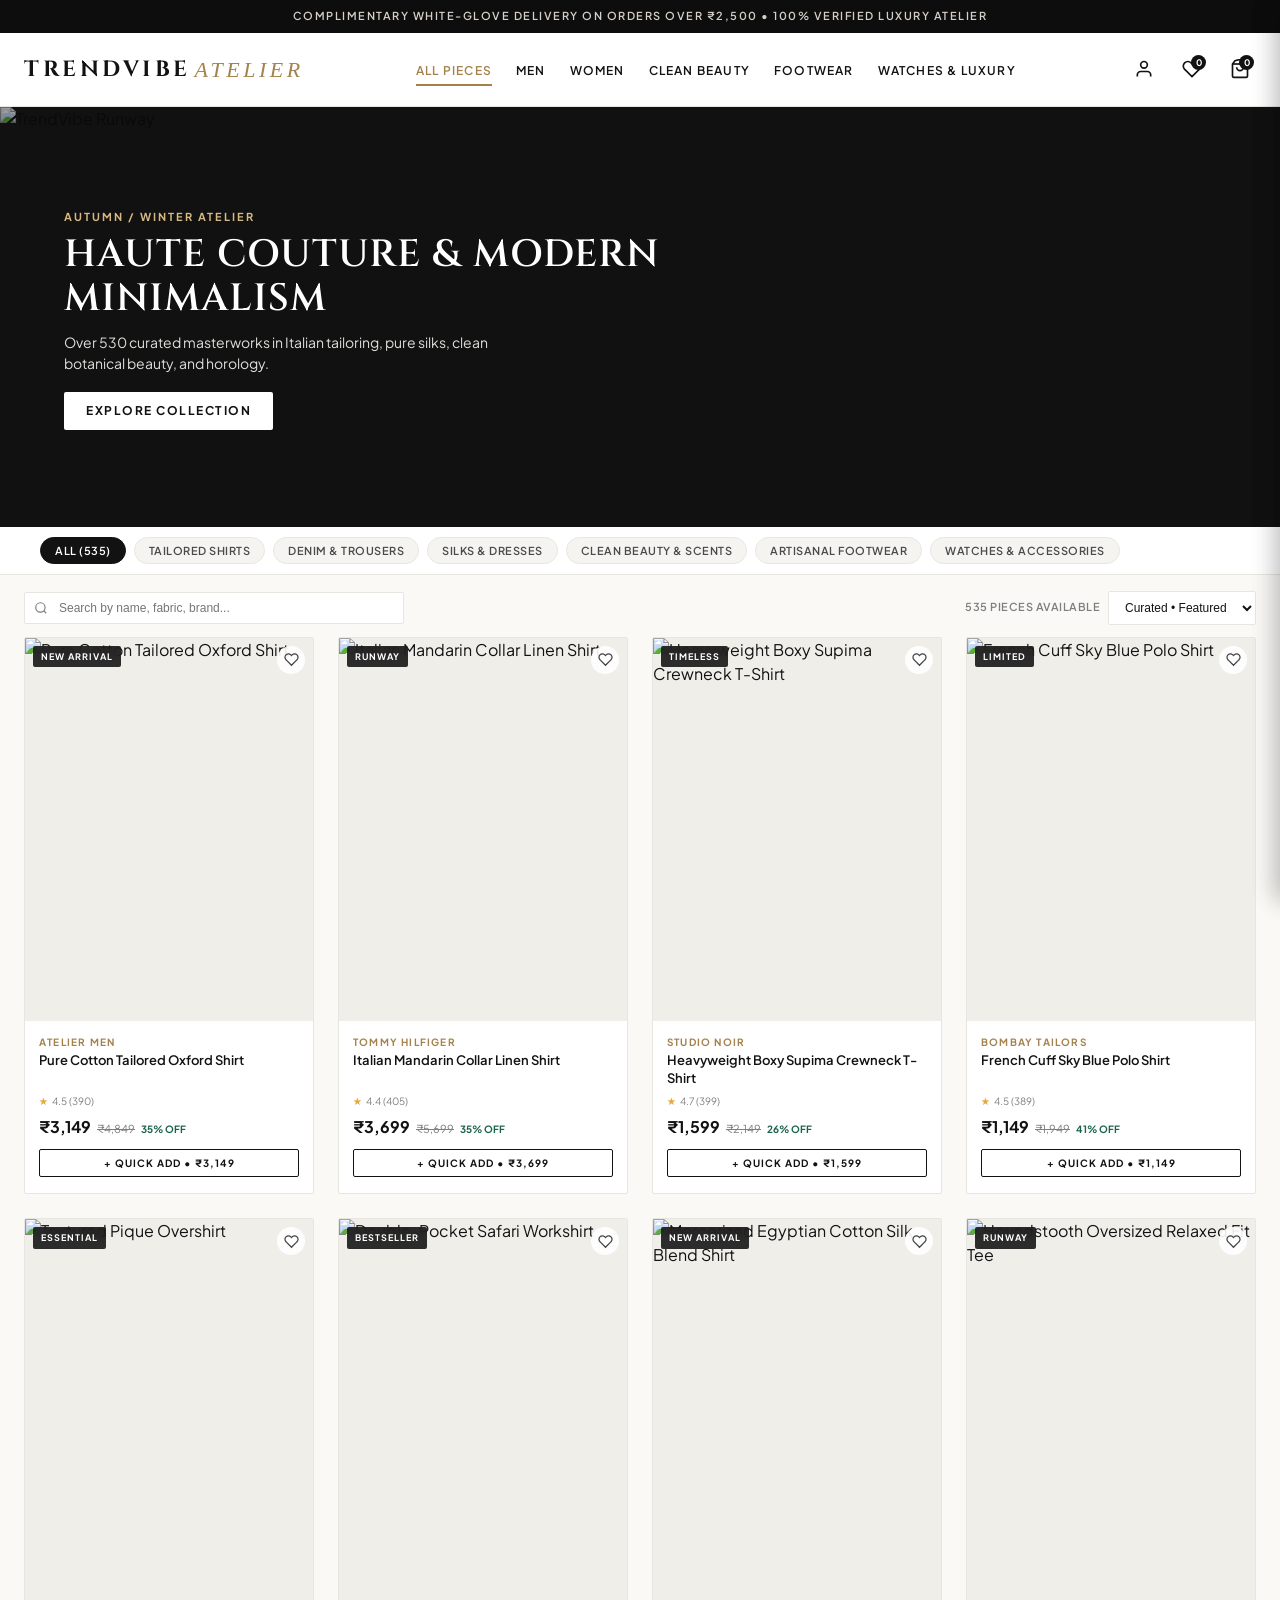
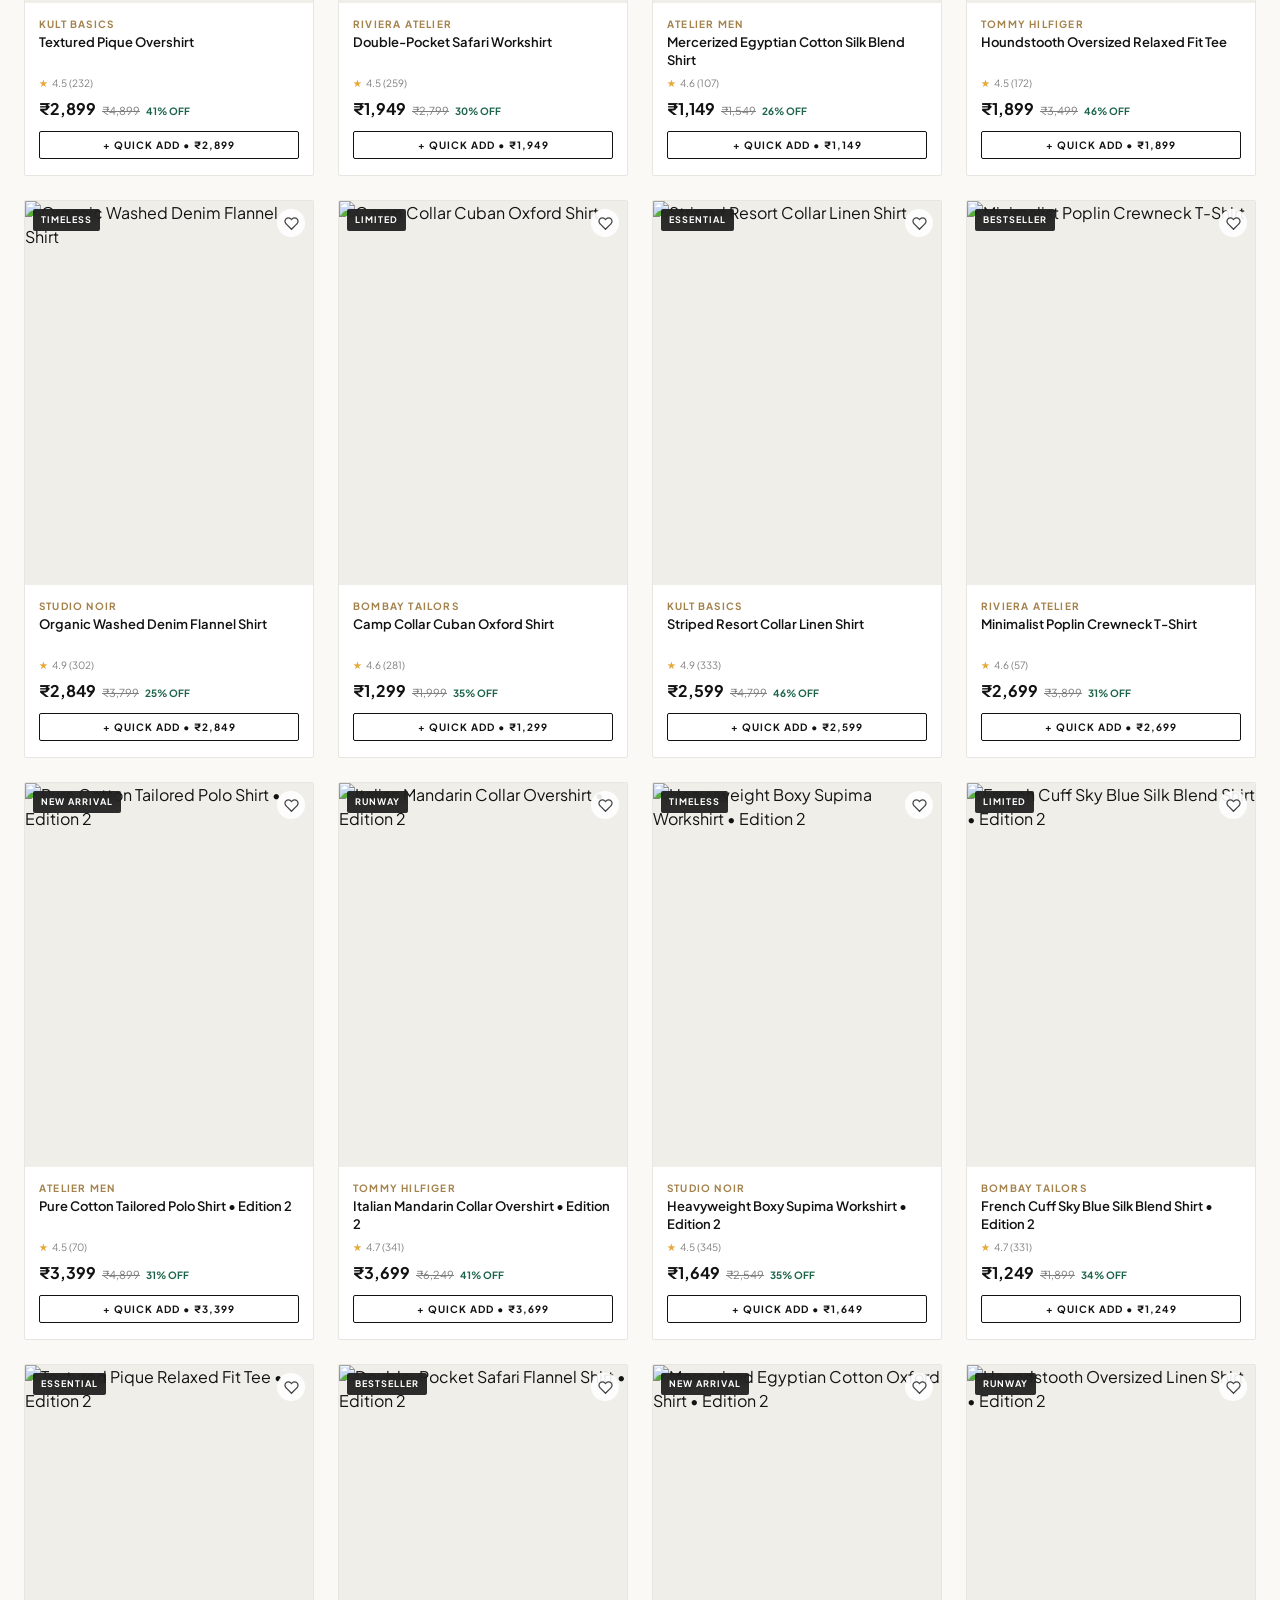
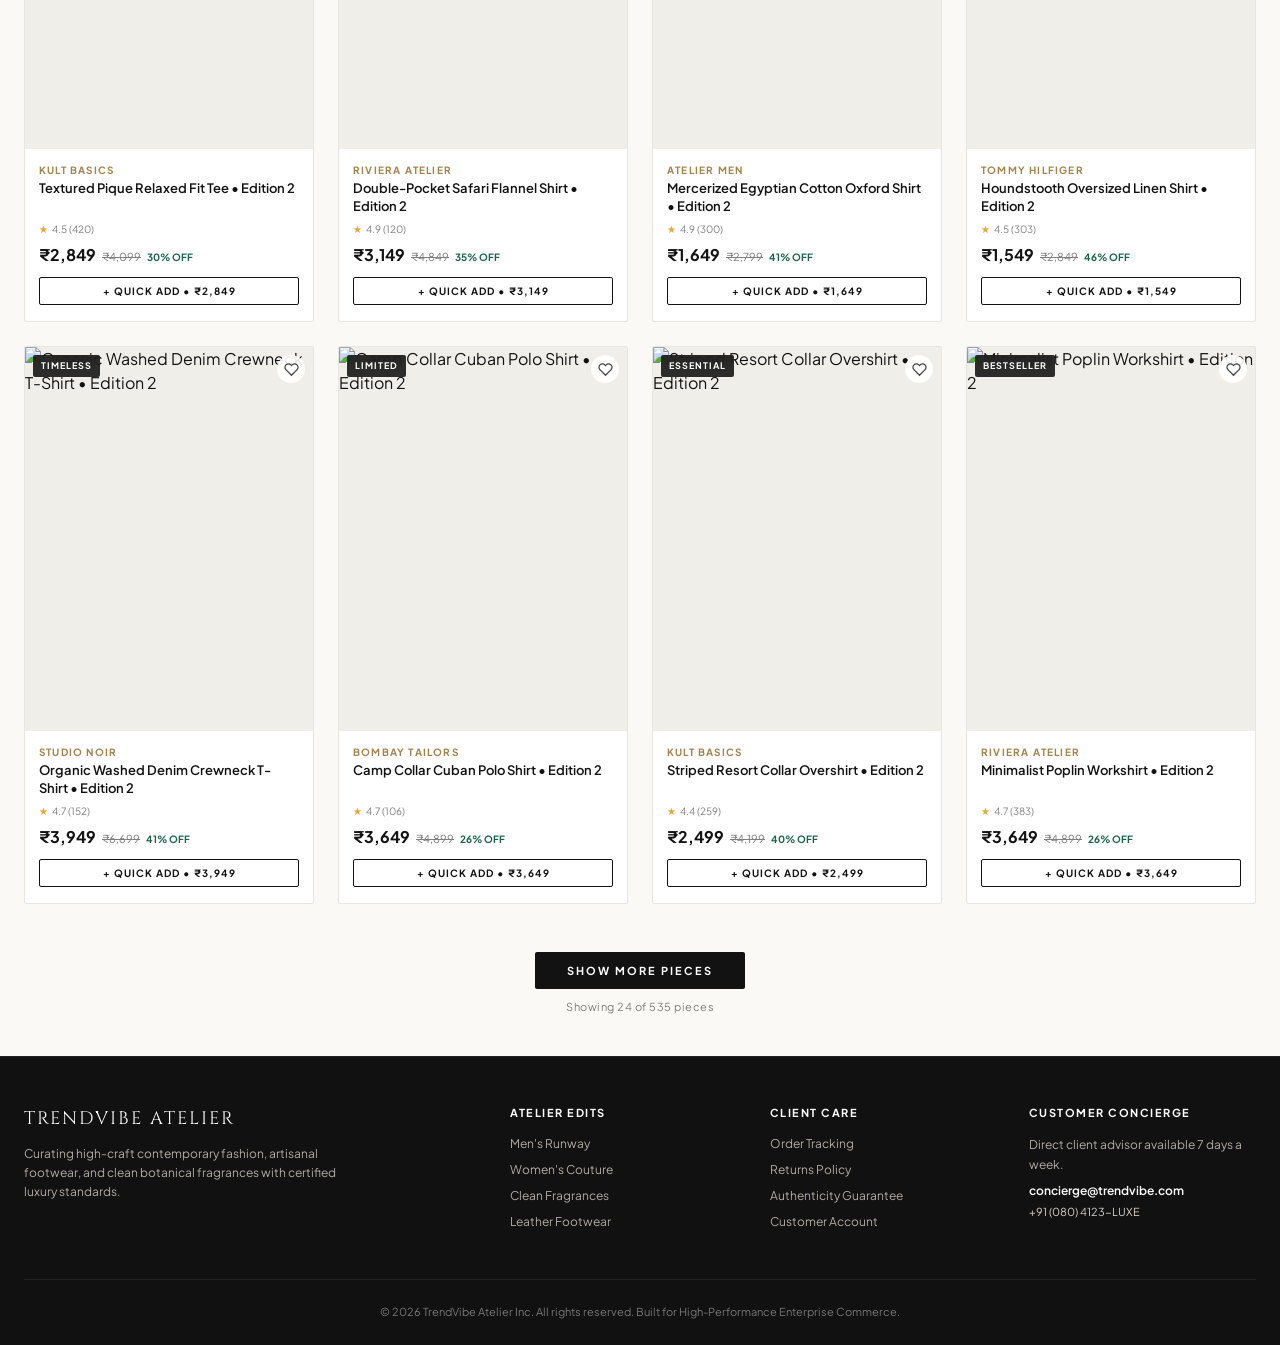
==== commit 0e775a9b: "feat: fix broken/blurred photos with verified HD fashion imagery and fallbacks, replace OTP with pho" ====
--- a/demo/index.html
+++ b/demo/index.html
@@ -3,7 +3,7 @@
 <head>
     <meta charset="UTF-8">
     <meta name="viewport" content="width=device-width, initial-scale=1.0, maximum-scale=1.0, user-scalable=no, viewport-fit=cover">
-    <title>TRENDVIBE ATELIER &bull; The Autumn/Winter Runway &amp; Luxury Beauty Collection</title>
+    <title>TRENDVIBE ATELIER &bull; The Luxury Autumn/Winter Runway &amp; Beauty Collection</title>
     <link rel="preconnect" href="https://fonts.googleapis.com">
     <link rel="preconnect" href="https://fonts.gstatic.com" crossorigin>
     <link href="https://fonts.googleapis.com/css2?family=Cinzel:wght@500;600;700;800&family=Playfair+Display:ital,wght@0,400;0,600;0,700;1,400;1,600&family=Plus+Jakarta+Sans:wght@300;400;500;600;700;800&display=swap" rel="stylesheet">
@@ -74,7 +74,7 @@
             .container { padding: 0 24px; }
         }
 
-        /* Top Announcement Bar (Mobile Safe) */
+        /* Top Announcement Bar */
         .top-banner {
             background-color: #0d0d0d;
             color: #d6cfc7;
@@ -87,2412 +87,2414 @@
             overflow: hidden;
             text-overflow: ellipsis;
             text-transform: uppercase;
-            border-bottom: 1px solid rgba(255,255,255,0.08);
-            width: 100%;
-        }
-        .promo-code-pill {
-            background: rgba(255, 255, 255, 0.12);
-            padding: 1px 6px;
-            border-radius: var(--radius-sm);
-            color: #ffffff;
-            font-weight: 700;
-            letter-spacing: 0.5px;
-        }
-
-        /* Site Header */
-        header.site-header {
+        }
+        @media (min-width: 768px) {
+            .top-banner { font-size: 11px; padding: 8px 16px; letter-spacing: 1.5px; }
+        }
+
+        /* Header Navigation */
+        .header {
+            position: sticky;
+            top: 0;
+            z-index: 1000;
             background: rgba(255, 255, 255, 0.98);
             backdrop-filter: blur(12px);
-            position: sticky;
-            top: 0;
-            z-index: 100;
+            -webkit-backdrop-filter: blur(12px);
             border-bottom: 1px solid var(--border);
-            width: 100%;
-        }
-
-        .navbar-content {
+            height: 58px;
+            display: flex;
+            align-items: center;
+        }
+        @media (min-width: 992px) {
+            .header { height: 74px; }
+        }
+
+        .header-inner {
             display: flex;
             align-items: center;
             justify-content: space-between;
-            height: 58px;
-            gap: 12px;
-        }
-        @media (min-width: 992px) {
-            .navbar-content { height: 72px; gap: 20px; }
-        }
-
-        .brand-logo-wrap {
-            display: flex;
-            align-items: baseline;
-            gap: 6px;
-            cursor: pointer;
-            user-select: none;
-        }
-        .brand-logo {
+            width: 100%;
+            height: 100%;
+        }
+
+        .logo {
             font-family: var(--font-brand);
             font-size: 17px;
             font-weight: 700;
             letter-spacing: 2.5px;
-            color: var(--primary);
+            color: var(--dark);
             text-transform: uppercase;
+            display: flex;
+            align-items: center;
+            gap: 4px;
         }
         @media (min-width: 768px) {
-            .brand-logo { font-size: 22px; letter-spacing: 4px; }
-        }
-        .brand-sub {
-            font-size: 9px;
-            letter-spacing: 1.5px;
+            .logo { font-size: 22px; letter-spacing: 3.5px; }
+        }
+        .logo span {
             color: var(--accent);
-            font-weight: 700;
+            font-weight: 400;
+            font-family: var(--font-serif);
+            font-style: italic;
+        }
+
+        .desktop-nav {
+            display: none;
+            gap: 24px;
+            list-style: none;
+        }
+        @media (min-width: 992px) {
+            .desktop-nav { display: flex; }
+        }
+
+        .nav-link {
+            font-size: 12px;
+            font-weight: 600;
+            letter-spacing: 1.2px;
             text-transform: uppercase;
-        }
-
-        /* Desktop Nav Links */
-        .desktop-nav-links {
-            display: none;
-            list-style: none;
-            gap: 24px;
-            align-items: center;
-            height: 100%;
-        }
-        @media (min-width: 992px) {
-            .desktop-nav-links { display: flex; }
-        }
-        .desktop-nav-links li { height: 100%; display: flex; align-items: center; }
-        .desktop-nav-links a {
-            font-size: 11px;
-            font-weight: 600;
-            letter-spacing: 1.5px;
-            color: var(--text-secondary);
-            cursor: pointer;
-            padding: 24px 2px;
+            color: var(--dark);
             position: relative;
-            transition: color 0.2s ease;
-            text-transform: uppercase;
-        }
-        .desktop-nav-links a:hover,
-        .desktop-nav-links a.active {
-            color: var(--primary);
-        }
-        .desktop-nav-links a.active::after {
+            padding: 8px 0;
+            transition: color 0.2s;
+        }
+        .nav-link:hover, .nav-link.active {
+            color: var(--accent);
+        }
+        .nav-link.active::after {
             content: '';
             position: absolute;
             bottom: 0;
             left: 0;
             width: 100%;
             height: 2px;
-            background-color: var(--primary);
-        }
-
-        /* Desktop Search Field */
-        .desktop-search-container {
-            display: none;
-            position: relative;
-            flex: 1;
-            max-width: 280px;
-        }
-        @media (min-width: 992px) {
-            .desktop-search-container { display: block; }
-        }
-        .search-input-field {
-            width: 100%;
-            background: #f4f3ef;
-            border: 1px solid transparent;
-            padding: 9px 14px 9px 36px;
-            border-radius: var(--radius-sm);
-            font-size: 12px;
-            color: var(--dark);
-            outline: none;
-            transition: all 0.2s ease;
-        }
-        .search-input-field:focus {
-            background: #ffffff;
-            border-color: var(--primary);
-            box-shadow: 0 0 0 1px var(--primary);
-        }
-        .search-icon-svg {
-            position: absolute;
-            left: 12px;
-            top: 50%;
-            transform: translateY(-50%);
-            width: 14px;
-            height: 14px;
-            color: var(--text-muted);
-            pointer-events: none;
-        }
-
-        /* Nav Actions (Header Right) */
-        .nav-actions {
+            background: var(--accent);
+        }
+
+        .header-actions {
             display: flex;
             align-items: center;
-            gap: 12px;
+            gap: 8px;
         }
         @media (min-width: 768px) {
-            .nav-actions { gap: 18px; }
-        }
-        .action-icon-btn {
+            .header-actions { gap: 16px; }
+        }
+
+        .action-btn {
             background: none;
             border: none;
             cursor: pointer;
+            position: relative;
             display: flex;
             align-items: center;
             justify-content: center;
-            position: relative;
             color: var(--dark);
             padding: 6px;
-            transition: color 0.2s ease;
-        }
-        .action-icon-btn:hover { color: var(--accent); }
-        .action-icon-btn svg { width: 20px; height: 20px; }
-        .action-icon-btn span.label-text {
-            display: none;
-            font-size: 10px;
+            border-radius: 50%;
+            transition: background 0.2s;
+        }
+        .action-btn:hover {
+            background: rgba(0,0,0,0.04);
+        }
+        .action-btn svg {
+            width: 20px;
+            height: 20px;
+        }
+
+        .user-greeting-btn {
+            font-size: 12px;
             font-weight: 600;
             letter-spacing: 0.5px;
-            text-transform: uppercase;
-            margin-left: 4px;
-        }
-        @media (min-width: 992px) {
-            .action-icon-btn span.label-text { display: inline-block; }
-        }
-        .badge-counter {
+            background: #f4efe6;
+            color: #1a1a1a;
+            border: 1px solid var(--accent);
+            padding: 4px 10px;
+            border-radius: 20px;
+            cursor: pointer;
+            display: flex;
+            align-items: center;
+            gap: 6px;
+            transition: all 0.2s;
+        }
+        .user-greeting-btn:hover {
+            background: var(--accent);
+            color: #ffffff;
+        }
+
+        .badge-count {
             position: absolute;
-            top: 0;
-            right: 0;
+            top: 2px;
+            right: 2px;
             background: var(--primary);
             color: #ffffff;
             font-size: 9px;
             font-weight: 700;
-            width: 15px;
+            min-width: 15px;
             height: 15px;
             border-radius: 50%;
             display: flex;
             align-items: center;
             justify-content: center;
-        }
-
-        .mobile-menu-btn {
-            display: flex;
-            align-items: center;
-            justify-content: center;
-            background: none;
-            border: none;
-            font-size: 20px;
-            cursor: pointer;
-            color: var(--primary);
-            padding: 4px;
-        }
-        @media (min-width: 992px) {
-            .mobile-menu-btn { display: none; }
-        }
-
-        /* Mobile Bottom Nav */
-        .bottom-nav {
-            position: fixed;
-            bottom: 0;
-            left: 0;
-            width: 100%;
-            height: var(--bottom-nav-height);
-            background: #ffffff;
-            border-top: 1px solid var(--border);
-            display: flex;
-            justify-content: space-around;
-            align-items: center;
-            z-index: 99;
-            box-shadow: 0 -2px 10px rgba(0, 0, 0, 0.05);
-        }
-        @media (min-width: 992px) {
-            .bottom-nav { display: none; }
-        }
-        .bottom-nav-item {
-            display: flex;
-            flex-direction: column;
-            align-items: center;
-            justify-content: center;
-            background: none;
-            border: none;
-            color: var(--text-muted);
-            font-size: 9px;
-            font-weight: 600;
-            letter-spacing: 0.5px;
-            gap: 2px;
-            cursor: pointer;
-            padding: 4px;
-            flex: 1;
-            text-transform: uppercase;
-        }
-        .bottom-nav-item.active {
-            color: var(--primary);
-            font-weight: 700;
-        }
-        .bottom-nav-item svg { width: 18px; height: 18px; }
-
-        /* Mobile Drawer */
-        .drawer-overlay {
-            position: fixed;
-            inset: 0;
-            background: rgba(0, 0, 0, 0.6);
-            z-index: 1000;
-            opacity: 0;
-            pointer-events: none;
-            transition: opacity 0.3s ease;
-        }
-        .drawer-overlay.active {
-            opacity: 1;
-            pointer-events: auto;
-        }
-        .mobile-drawer {
-            position: fixed;
-            top: 0;
-            left: 0;
-            width: 290px;
-            height: 100%;
-            background: #ffffff;
-            z-index: 1001;
-            transform: translateX(-100%);
-            transition: transform 0.3s cubic-bezier(0.16, 1, 0.3, 1);
-            display: flex;
-            flex-direction: column;
-        }
-        .drawer-overlay.active .mobile-drawer {
-            transform: translateX(0);
-        }
-        .drawer-header {
-            padding: 20px 16px;
-            border-bottom: 1px solid var(--border);
-            background: #111111;
-            color: #ffffff;
-            display: flex;
-            justify-content: space-between;
-            align-items: flex-start;
-        }
-        .drawer-body {
-            padding: 12px 0;
-            overflow-y: auto;
-            flex: 1;
-        }
-        .drawer-item {
-            padding: 12px 20px;
-            font-size: 12px;
-            font-weight: 600;
-            letter-spacing: 1px;
-            text-transform: uppercase;
-            color: var(--dark);
-            cursor: pointer;
-            display: flex;
-            align-items: center;
-            justify-content: space-between;
-            transition: background 0.2s;
-        }
-        .drawer-item:hover { background: #f8f7f4; }
-        .drawer-divider {
-            height: 1px;
-            background: var(--border);
-            margin: 10px 20px;
-        }
-
-        /* Compact Hero Banner (Mobile Optimized) */
-        .hero-banner {
-            position: relative;
-            background: #161514;
-            color: #ffffff;
-            border-radius: var(--radius-sm);
-            margin: 12px 0 16px 0;
-            overflow: hidden;
-            display: flex;
-            min-height: 170px;
-            box-shadow: var(--shadow-sm);
-        }
-        @media (min-width: 768px) {
-            .hero-banner { min-height: 340px; margin: 18px 0 24px 0; }
-        }
-        .hero-banner-image {
-            position: absolute;
-            inset: 0;
-            width: 100%;
-            height: 100%;
-            object-fit: cover;
-            object-position: center 25%;
-            opacity: 0.5;
-            filter: contrast(105%) brightness(90%);
-        }
-        .hero-banner-overlay {
-            position: absolute;
-            inset: 0;
-            background: linear-gradient(90deg, rgba(17,17,17,0.92) 0%, rgba(17,17,17,0.7) 60%, rgba(17,17,17,0.2) 100%);
-        }
-        .hero-content {
-            position: relative;
-            z-index: 2;
-            padding: 20px 16px;
-            max-width: 540px;
-            display: flex;
-            flex-direction: column;
-            justify-content: center;
-        }
-        @media (min-width: 768px) {
-            .hero-content { padding: 40px 32px; }
-        }
-        .hero-tag {
-            font-size: 9px;
-            font-weight: 700;
-            letter-spacing: 2px;
-            text-transform: uppercase;
-            color: var(--accent);
-            margin-bottom: 6px;
-        }
-        .hero-title {
-            font-family: var(--font-serif);
-            font-size: 20px;
-            line-height: 1.2;
-            font-weight: 600;
-            margin-bottom: 8px;
-            letter-spacing: -0.3px;
-        }
-        @media (min-width: 768px) {
-            .hero-title { font-size: 34px; margin-bottom: 12px; }
-        }
-        .hero-desc {
-            display: none;
-            font-size: 13px;
-            line-height: 1.5;
-            color: #d1cdc7;
-            margin-bottom: 18px;
-        }
-        @media (min-width: 768px) {
-            .hero-desc { display: block; }
-        }
-        .hero-btn-group {
-            display: flex;
-            gap: 10px;
-        }
-        .hero-cta {
-            display: inline-block;
-            background: #ffffff;
-            color: #111111;
-            padding: 9px 18px;
-            font-size: 10px;
-            font-weight: 700;
-            letter-spacing: 1.5px;
-            text-transform: uppercase;
-            border-radius: var(--radius-sm);
-            cursor: pointer;
-            transition: all 0.2s ease;
-        }
-        .hero-cta:hover { background: var(--accent); color: #ffffff; }
-
-        /* Filter Chips / Categories Rail */
-        .category-scroll-container {
-            display: flex;
-            gap: 8px;
-            overflow-x: auto;
-            padding-bottom: 8px;
-            scrollbar-width: none;
-            -webkit-overflow-scrolling: touch;
-            margin-bottom: 10px;
-        }
-        .category-scroll-container::-webkit-scrollbar { display: none; }
-        .cat-chip {
-            padding: 7px 14px;
-            background: #ffffff;
-            border: 1px solid var(--border);
-            border-radius: var(--radius-sm);
-            font-size: 11px;
-            font-weight: 600;
-            letter-spacing: 0.5px;
-            text-transform: uppercase;
-            color: var(--text-secondary);
-            cursor: pointer;
-            white-space: nowrap;
-            transition: all 0.2s ease;
-        }
-        .cat-chip:hover { border-color: var(--primary); color: var(--primary); }
-        .cat-chip.active {
-            background: var(--primary);
-            color: #ffffff;
-            border-color: var(--primary);
-        }
-
-        /* Slim Single-Line Filters Bar */
-        .filters-toolbar {
-            display: flex;
-            align-items: center;
-            justify-content: space-between;
-            gap: 8px;
-            padding: 8px 12px;
-            background: #ffffff;
-            border: 1px solid var(--border);
-            border-radius: var(--radius-sm);
-            margin-bottom: 14px;
-            overflow-x: auto;
-            scrollbar-width: none;
-        }
-        .filters-toolbar::-webkit-scrollbar { display: none; }
-        .price-filter-group {
-            display: flex;
-            align-items: center;
-            gap: 6px;
-            white-space: nowrap;
-        }
-        .price-btn {
-            background: #f7f6f2;
-            border: 1px solid transparent;
-            padding: 5px 10px;
-            font-size: 10px;
-            font-weight: 600;
-            color: var(--text-secondary);
-            border-radius: var(--radius-sm);
-            cursor: pointer;
-            white-space: nowrap;
-            transition: all 0.2s;
-        }
-        .price-btn:hover { border-color: var(--border-dark); color: var(--primary); }
-        .price-btn.active { background: var(--primary); color: #ffffff; }
-        .sort-select {
-            padding: 5px 10px;
-            border: 1px solid var(--border);
-            background: #ffffff;
-            font-size: 10px;
-            font-weight: 600;
-            color: var(--dark);
-            border-radius: var(--radius-sm);
-            outline: none;
-            cursor: pointer;
-            text-transform: uppercase;
-            white-space: nowrap;
-        }
-
-        /* Catalog Title Section */
-        .catalog-header-bar {
-            display: flex;
-            justify-content: space-between;
-            align-items: baseline;
-            margin-bottom: 12px;
-        }
-        .catalog-heading {
-            font-family: var(--font-serif);
-            font-size: 18px;
-            font-weight: 600;
-            color: var(--primary);
-            letter-spacing: -0.2px;
-        }
-        @media (min-width: 768px) {
-            .catalog-heading { font-size: 24px; }
-        }
-        .catalog-count {
-            font-size: 11px;
-            color: var(--text-muted);
-            font-weight: 600;
-            letter-spacing: 0.5px;
-            text-transform: uppercase;
-        }
-
-        /* Product Grid (Mobile 2-Column, Desktop Multi-Column) */
-        .product-grid {
-            display: grid;
-            grid-template-columns: repeat(2, 1fr);
-            gap: 12px;
-            margin-bottom: 30px;
-        }
-        @media (min-width: 768px) {
-            .product-grid { grid-template-columns: repeat(3, 1fr); gap: 20px; }
-        }
-        @media (min-width: 1100px) {
-            .product-grid { grid-template-columns: repeat(4, 1fr); gap: 24px; }
-        }
-
-        /* Product Card */
-        .product-card {
-            background: #ffffff;
-            border: 1px solid var(--border);
-            border-radius: var(--radius-sm);
-            overflow: hidden;
-            display: flex;
-            flex-direction: column;
-            position: relative;
-            transition: transform 0.2s ease, box-shadow 0.2s ease;
-        }
-        .product-card:hover {
-            transform: translateY(-3px);
-            box-shadow: var(--shadow-sm);
-        }
-        .product-image-container {
+            line-height: 1;
+        }
+
+        /* Hero Banner */
+        .hero {
             position: relative;
             width: 100%;
-            padding-top: 135%; /* Portrait fashion ratio */
-            background: #f0eee9;
+            height: 180px;
+            background: #111;
             overflow: hidden;
-            cursor: pointer;
-        }
-        .product-card-img {
+            display: flex;
+            align-items: center;
+        }
+        @media (min-width: 768px) {
+            .hero { height: 320px; }
+        }
+        @media (min-width: 1200px) {
+            .hero { height: 420px; }
+        }
+
+        .hero-bg {
             position: absolute;
             top: 0;
             left: 0;
             width: 100%;
             height: 100%;
             object-fit: cover;
-            transition: transform 0.3s ease;
-        }
-        .product-card:hover .product-card-img {
+            opacity: 0.65;
+            filter: contrast(1.1) brightness(0.9);
+        }
+
+        .hero-content {
+            position: relative;
+            z-index: 2;
+            color: #fff;
+            max-width: 680px;
+            padding: 0 20px;
+        }
+        @media (min-width: 768px) {
+            .hero-content { padding: 0 40px; }
+        }
+
+        .hero-tag {
+            font-size: 9px;
+            font-weight: 700;
+            letter-spacing: 2px;
+            text-transform: uppercase;
+            color: #d6b882;
+            margin-bottom: 4px;
+            display: inline-block;
+        }
+        @media (min-width: 768px) {
+            .hero-tag { font-size: 11px; margin-bottom: 8px; }
+        }
+
+        .hero-title {
+            font-family: var(--font-brand);
+            font-size: 20px;
+            font-weight: 600;
+            line-height: 1.15;
+            letter-spacing: 1px;
+            text-transform: uppercase;
+            margin-bottom: 6px;
+        }
+        @media (min-width: 768px) {
+            .hero-title { font-size: 38px; margin-bottom: 12px; }
+        }
+
+        .hero-desc {
+            font-size: 11px;
+            color: #e0deda;
+            max-width: 480px;
+            display: -webkit-box;
+            -webkit-line-clamp: 2;
+            -webkit-box-orient: vertical;
+            overflow: hidden;
+            margin-bottom: 12px;
+        }
+        @media (min-width: 768px) {
+            .hero-desc { font-size: 14px; -webkit-line-clamp: 3; margin-bottom: 18px; }
+        }
+
+        .hero-btn {
+            display: inline-block;
+            background: #ffffff;
+            color: #111111;
+            padding: 6px 14px;
+            font-size: 10px;
+            font-weight: 700;
+            letter-spacing: 1.5px;
+            text-transform: uppercase;
+            border-radius: var(--radius-sm);
+            transition: all 0.2s;
+        }
+        @media (min-width: 768px) {
+            .hero-btn { padding: 10px 22px; font-size: 12px; }
+        }
+        .hero-btn:hover {
+            background: #d6b882;
+            color: #111;
+        }
+
+        /* Horizontal Category Rail */
+        .category-rail-wrapper {
+            background: #ffffff;
+            border-bottom: 1px solid var(--border);
+            position: sticky;
+            top: 58px;
+            z-index: 990;
+        }
+        @media (min-width: 992px) {
+            .category-rail-wrapper { top: 74px; }
+        }
+
+        .category-rail {
+            display: flex;
+            align-items: center;
+            gap: 8px;
+            overflow-x: auto;
+            white-space: nowrap;
+            padding: 10px 16px;
+            -webkit-overflow-scrolling: touch;
+            scrollbar-width: none;
+        }
+        .category-rail::-webkit-scrollbar { display: none; }
+
+        .cat-chip {
+            background: #f5f4f0;
+            border: 1px solid var(--border);
+            padding: 6px 14px;
+            border-radius: 20px;
+            font-size: 11px;
+            font-weight: 600;
+            letter-spacing: 0.5px;
+            color: var(--text-secondary);
+            cursor: pointer;
+            transition: all 0.2s;
+            flex-shrink: 0;
+            text-transform: uppercase;
+        }
+        .cat-chip:hover, .cat-chip.active {
+            background: var(--dark);
+            color: #ffffff;
+            border-color: var(--dark);
+        }
+
+        /* Filter & Search Bar */
+        .filter-bar {
+            display: flex;
+            align-items: center;
+            justify-content: space-between;
+            padding: 16px 0 12px;
+            gap: 12px;
+            flex-wrap: wrap;
+        }
+
+        .search-box {
+            position: relative;
+            flex: 1;
+            min-width: 200px;
+            max-width: 380px;
+        }
+        .search-input {
+            width: 100%;
+            padding: 8px 12px 8px 34px;
+            border: 1px solid var(--border);
+            border-radius: var(--radius-sm);
+            font-size: 12px;
+            background: #ffffff;
+            outline: none;
+            transition: border-color 0.2s;
+        }
+        .search-input:focus {
+            border-color: var(--dark);
+        }
+        .search-icon {
+            position: absolute;
+            left: 10px;
+            top: 50%;
+            transform: translateY(-50%);
+            color: var(--text-muted);
+            pointer-events: none;
+            width: 14px;
+            height: 14px;
+        }
+
+        .filter-controls {
+            display: flex;
+            align-items: center;
+            gap: 8px;
+        }
+
+        .sort-select {
+            padding: 8px 12px;
+            border: 1px solid var(--border);
+            border-radius: var(--radius-sm);
+            font-size: 12px;
+            font-weight: 500;
+            background: #ffffff;
+            color: var(--dark);
+            outline: none;
+            cursor: pointer;
+        }
+
+        .items-count {
+            font-size: 11px;
+            letter-spacing: 0.5px;
+            color: var(--text-muted);
+            font-weight: 600;
+            text-transform: uppercase;
+        }
+
+        /* Product Grid */
+        .products-grid {
+            display: grid;
+            grid-template-columns: repeat(2, 1fr);
+            gap: 12px;
+            margin-bottom: 24px;
+        }
+        @media (min-width: 576px) {
+            .products-grid { gap: 16px; }
+        }
+        @media (min-width: 768px) {
+            .products-grid { grid-template-columns: repeat(3, 1fr); gap: 20px; }
+        }
+        @media (min-width: 1024px) {
+            .products-grid { grid-template-columns: repeat(4, 1fr); gap: 24px; }
+        }
+
+        /* Product Card */
+        .card {
+            background: var(--surface);
+            border: 1px solid var(--border);
+            border-radius: var(--radius-sm);
+            overflow: hidden;
+            display: flex;
+            flex-direction: column;
+            transition: transform 0.2s, box-shadow 0.2s;
+            position: relative;
+        }
+        .card:hover {
+            box-shadow: var(--shadow-md);
+            transform: translateY(-2px);
+        }
+
+        .card-media {
+            position: relative;
+            width: 100%;
+            padding-top: 133.33%; /* 3:4 aspect ratio */
+            background: #f0eee9;
+            overflow: hidden;
+            cursor: pointer;
+        }
+
+        .card-img {
+            position: absolute;
+            top: 0;
+            left: 0;
+            width: 100%;
+            height: 100%;
+            object-fit: cover;
+            transition: transform 0.5s ease;
+        }
+        .card:hover .card-img {
             transform: scale(1.04);
         }
-        .product-badge {
+
+        .card-badge {
             position: absolute;
             top: 8px;
             left: 8px;
-            background: rgba(17, 17, 17, 0.88);
-            backdrop-filter: blur(4px);
+            background: rgba(18, 18, 18, 0.88);
             color: #ffffff;
             font-size: 8px;
             font-weight: 700;
             letter-spacing: 1px;
+            text-transform: uppercase;
             padding: 3px 6px;
-            text-transform: uppercase;
-            border-radius: var(--radius-sm);
+            border-radius: 2px;
+            backdrop-filter: blur(4px);
             z-index: 2;
         }
+        @media (min-width: 768px) {
+            .card-badge { font-size: 9px; padding: 4px 8px; }
+        }
+
         .wishlist-btn {
             position: absolute;
             top: 8px;
             right: 8px;
-            background: rgba(255, 255, 255, 0.9);
-            border: none;
             width: 28px;
             height: 28px;
             border-radius: 50%;
+            background: rgba(255, 255, 255, 0.9);
+            border: none;
             display: flex;
             align-items: center;
             justify-content: center;
             cursor: pointer;
             z-index: 2;
-            transition: transform 0.2s;
-            color: var(--dark);
-            font-size: 13px;
-        }
-        .wishlist-btn:hover { transform: scale(1.1); }
-        .wishlist-btn.active { color: #d13d3d; }
-        .quick-add-overlay {
+            transition: all 0.2s;
+            color: #444;
+        }
+        .wishlist-btn:hover {
+            background: #ffffff;
+            transform: scale(1.1);
+            color: var(--danger);
+        }
+        .wishlist-btn.active {
+            color: var(--danger);
+            fill: var(--danger);
+        }
+
+        .quick-view-btn {
             position: absolute;
             bottom: 0;
             left: 0;
             width: 100%;
-            background: rgba(17, 17, 17, 0.9);
+            background: rgba(17, 17, 17, 0.92);
             color: #ffffff;
-            padding: 8px;
-            text-align: center;
+            border: none;
+            padding: 8px 0;
             font-size: 10px;
             font-weight: 700;
             letter-spacing: 1px;
             text-transform: uppercase;
+            cursor: pointer;
+            opacity: 0;
             transform: translateY(100%);
-            transition: transform 0.2s ease;
-            cursor: pointer;
-        }
-        .product-card:hover .quick-add-overlay {
+            transition: all 0.25s ease;
+            z-index: 3;
+        }
+        .card:hover .quick-view-btn {
+            opacity: 1;
             transform: translateY(0);
         }
-
-        .product-info {
-            padding: 10px;
+        @media (max-width: 768px) {
+            /* On mobile, keep button accessible */
+            .quick-view-btn { display: none; }
+        }
+
+        .card-body {
+            padding: 10px 10px 12px;
             display: flex;
             flex-direction: column;
             flex: 1;
         }
-        .product-brand {
+        @media (min-width: 768px) {
+            .card-body { padding: 14px 14px 16px; }
+        }
+
+        .card-brand {
             font-size: 9px;
             font-weight: 700;
-            letter-spacing: 1px;
+            letter-spacing: 1.2px;
             color: var(--accent);
             text-transform: uppercase;
             margin-bottom: 2px;
         }
-        .product-title {
-            font-size: 11px;
-            font-weight: 500;
-            color: var(--primary);
+        @media (min-width: 768px) {
+            .card-brand { font-size: 10px; }
+        }
+
+        .card-title {
+            font-size: 12px;
+            font-weight: 600;
+            color: var(--dark);
             line-height: 1.35;
             margin-bottom: 6px;
             display: -webkit-box;
             -webkit-line-clamp: 2;
             -webkit-box-orient: vertical;
             overflow: hidden;
-            height: 30px;
-            cursor: pointer;
-        }
-        .product-pricing {
+            height: 32px;
+        }
+        @media (min-width: 768px) {
+            .card-title { font-size: 13px; height: 36px; }
+        }
+
+        .card-rating {
+            display: flex;
+            align-items: center;
+            gap: 4px;
+            font-size: 10px;
+            color: var(--text-muted);
+            margin-bottom: 6px;
+        }
+        .card-rating .stars {
+            color: #e5a93b;
+        }
+
+        .card-price-row {
             display: flex;
             align-items: baseline;
             gap: 6px;
             margin-top: auto;
             flex-wrap: wrap;
         }
-        .current-price {
-            font-size: 13px;
-            font-weight: 700;
-            color: var(--primary);
-        }
-        .original-price {
-            font-size: 10px;
+        .price-current {
+            font-size: 14px;
+            font-weight: 700;
+            color: var(--dark);
+        }
+        @media (min-width: 768px) {
+            .price-current { font-size: 16px; }
+        }
+        .price-orig {
+            font-size: 11px;
             color: var(--text-muted);
             text-decoration: line-through;
         }
-        .discount-rate {
+        .price-discount {
             font-size: 10px;
             font-weight: 700;
             color: var(--success);
         }
 
-        /* Load More Pagination Button */
-        .load-more-container {
+        .add-to-bag-card-btn {
+            margin-top: 10px;
+            width: 100%;
+            background: #ffffff;
+            border: 1px solid var(--dark);
+            color: var(--dark);
+            padding: 7px 0;
+            font-size: 10px;
+            font-weight: 700;
+            letter-spacing: 1px;
+            text-transform: uppercase;
+            border-radius: var(--radius-sm);
+            cursor: pointer;
+            transition: all 0.2s;
+        }
+        .add-to-bag-card-btn:hover {
+            background: var(--dark);
+            color: #ffffff;
+        }
+
+        /* Pagination / Load More */
+        .load-more-section {
             text-align: center;
-            margin: 20px 0 50px 0;
+            padding: 24px 0 40px;
         }
         .load-more-btn {
+            background: var(--dark);
+            color: #ffffff;
+            border: none;
+            padding: 12px 32px;
+            font-size: 11px;
+            font-weight: 700;
+            letter-spacing: 2px;
+            text-transform: uppercase;
+            border-radius: var(--radius-sm);
+            cursor: pointer;
+            transition: all 0.2s;
+        }
+        .load-more-btn:hover {
+            background: var(--primary-hover);
+            transform: translateY(-1px);
+        }
+        .load-more-info {
+            margin-top: 10px;
+            font-size: 11px;
+            color: var(--text-muted);
+            letter-spacing: 0.5px;
+        }
+
+        /* Mobile Bottom Nav */
+        .mobile-bottom-nav {
+            position: fixed;
+            bottom: 0;
+            left: 0;
+            width: 100%;
+            height: calc(var(--bottom-nav-height) + env(safe-area-inset-bottom, 0px));
+            padding-bottom: env(safe-area-inset-bottom, 0px);
+            background: rgba(255, 255, 255, 0.98);
+            backdrop-filter: blur(10px);
+            -webkit-backdrop-filter: blur(10px);
+            border-top: 1px solid var(--border);
+            display: flex;
+            align-items: center;
+            justify-content: space-around;
+            z-index: 1000;
+        }
+        @media (min-width: 992px) {
+            .mobile-bottom-nav { display: none; }
+        }
+
+        .bottom-nav-item {
+            display: flex;
+            flex-direction: column;
+            align-items: center;
+            justify-content: center;
+            color: var(--text-secondary);
+            font-size: 9px;
+            font-weight: 600;
+            letter-spacing: 0.5px;
+            text-transform: uppercase;
+            background: none;
+            border: none;
+            padding: 6px 12px;
+            position: relative;
+            cursor: pointer;
+            transition: color 0.2s;
+        }
+        .bottom-nav-item.active, .bottom-nav-item:hover {
+            color: var(--dark);
+        }
+        .bottom-nav-item svg {
+            width: 19px;
+            height: 19px;
+            margin-bottom: 2px;
+        }
+
+        /* Modal Base & Overlay */
+        .modal-overlay {
+            position: fixed;
+            top: 0;
+            left: 0;
+            width: 100%;
+            height: 100%;
+            background: rgba(0, 0, 0, 0.65);
+            backdrop-filter: blur(4px);
+            -webkit-backdrop-filter: blur(4px);
+            z-index: 2000;
+            display: none;
+            align-items: center;
+            justify-content: center;
+            padding: 16px;
+            opacity: 0;
+            transition: opacity 0.25s ease;
+        }
+        .modal-overlay.active {
+            display: flex;
+            opacity: 1;
+        }
+
+        .modal-card {
             background: #ffffff;
-            border: 1px solid var(--primary);
-            color: var(--primary);
-            padding: 12px 28px;
+            border-radius: var(--radius-md);
+            max-width: 480px;
+            width: 100%;
+            max-height: 90vh;
+            overflow-y: auto;
+            position: relative;
+            box-shadow: var(--shadow-lg);
+            animation: modalSlide 0.3s ease-out;
+        }
+        @keyframes modalSlide {
+            from { transform: translateY(20px); opacity: 0; }
+            to { transform: translateY(0); opacity: 1; }
+        }
+
+        .modal-close-btn {
+            position: absolute;
+            top: 14px;
+            right: 14px;
+            background: none;
+            border: none;
+            font-size: 20px;
+            color: var(--dark);
+            cursor: pointer;
+            width: 32px;
+            height: 32px;
+            display: flex;
+            align-items: center;
+            justify-content: center;
+            border-radius: 50%;
+            transition: background 0.2s;
+            z-index: 10;
+        }
+        .modal-close-btn:hover { background: #f0ede6; }
+
+        /* Auth Tabs & Form */
+        .auth-header {
+            padding: 24px 24px 16px;
+            text-align: center;
+            border-bottom: 1px solid var(--border);
+        }
+        .auth-brand {
+            font-family: var(--font-brand);
+            font-size: 16px;
+            letter-spacing: 2px;
+            font-weight: 700;
+            margin-bottom: 4px;
+        }
+        .auth-subtitle {
+            font-size: 11px;
+            color: var(--text-muted);
+            letter-spacing: 0.5px;
+        }
+
+        .auth-tabs {
+            display: flex;
+            border-bottom: 1px solid var(--border);
+            background: #faf9f6;
+        }
+        .auth-tab {
+            flex: 1;
+            padding: 12px 0;
+            text-align: center;
+            background: none;
+            border: none;
+            font-size: 11px;
+            font-weight: 700;
+            letter-spacing: 1.5px;
+            text-transform: uppercase;
+            color: var(--text-muted);
+            cursor: pointer;
+            border-bottom: 2px solid transparent;
+            transition: all 0.2s;
+        }
+        .auth-tab.active {
+            color: var(--dark);
+            border-bottom-color: var(--dark);
+            background: #ffffff;
+        }
+
+        .auth-body {
+            padding: 24px;
+        }
+
+        .form-group {
+            margin-bottom: 16px;
+        }
+        .form-label {
+            display: block;
+            font-size: 11px;
+            font-weight: 600;
+            letter-spacing: 0.5px;
+            color: var(--dark);
+            margin-bottom: 6px;
+            text-transform: uppercase;
+        }
+        .input-wrapper {
+            position: relative;
+            display: flex;
+            align-items: center;
+        }
+        .phone-prefix {
+            position: absolute;
+            left: 12px;
+            font-size: 13px;
+            font-weight: 700;
+            color: var(--dark);
+            pointer-events: none;
+        }
+        .form-input {
+            width: 100%;
+            padding: 10px 12px;
+            border: 1px solid var(--border);
+            border-radius: var(--radius-sm);
+            font-size: 13px;
+            outline: none;
+            transition: border-color 0.2s;
+            background: #ffffff;
+        }
+        .form-input.has-prefix {
+            padding-left: 48px;
+        }
+        .form-input:focus {
+            border-color: var(--dark);
+        }
+
+        .pwd-toggle-btn {
+            position: absolute;
+            right: 10px;
+            background: none;
+            border: none;
+            cursor: pointer;
+            color: var(--text-muted);
+            font-size: 11px;
+            font-weight: 600;
+            padding: 4px;
+        }
+
+        .auth-submit-btn {
+            width: 100%;
+            background: var(--dark);
+            color: #ffffff;
+            border: none;
+            padding: 12px 0;
             font-size: 11px;
             font-weight: 700;
             letter-spacing: 1.5px;
             text-transform: uppercase;
             border-radius: var(--radius-sm);
             cursor: pointer;
-            transition: all 0.2s ease;
-        }
-        .load-more-btn:hover {
-            background: var(--primary);
-            color: #ffffff;
-        }
-
-        /* Modals & Backdrop */
-        .modal-backdrop {
-            position: fixed;
-            inset: 0;
-            background: rgba(0, 0, 0, 0.72);
-            backdrop-filter: blur(4px);
-            z-index: 1000;
-            display: none;
-            align-items: center;
-            justify-content: center;
-            padding: 16px;
-        }
-        .modal-backdrop.active { display: flex; }
-
-        /* Phone + OTP Authentication Modal */
-        .auth-modal {
-            background: #ffffff;
+            transition: background 0.2s;
+            margin-top: 8px;
+        }
+        .auth-submit-btn:hover {
+            background: var(--primary-hover);
+        }
+
+        .demo-credentials-box {
+            margin-top: 18px;
+            background: #fdfaf2;
+            border: 1px dashed var(--accent);
+            padding: 10px 12px;
+            border-radius: var(--radius-sm);
+            font-size: 11px;
+            color: #5c441b;
+            line-height: 1.4;
+        }
+        .demo-credentials-box strong { color: #2c200c; }
+
+        /* Quick View Modal Card */
+        .quick-view-card {
+            max-width: 820px;
             width: 100%;
-            max-width: 420px;
-            border-radius: var(--radius-md);
+            display: grid;
+            grid-template-columns: 1fr;
             overflow: hidden;
-            box-shadow: var(--shadow-lg);
+        }
+        @media (min-width: 768px) {
+            .quick-view-card { grid-template-columns: 1fr 1fr; }
+        }
+
+        .quick-view-gallery {
             position: relative;
-        }
-        .auth-header {
-            background: #111111;
-            color: #ffffff;
-            padding: 22px 24px;
-            text-align: center;
-            position: relative;
-        }
-        .auth-header-title {
-            font-family: var(--font-brand);
-            font-size: 17px;
-            letter-spacing: 2px;
-            text-transform: uppercase;
-        }
-        .auth-header-sub {
-            font-size: 11px;
-            color: var(--accent);
-            letter-spacing: 1px;
-            margin-top: 4px;
-        }
-        .auth-close-btn {
-            position: absolute;
-            top: 14px;
-            right: 16px;
-            background: none;
-            border: none;
-            color: #ffffff;
-            font-size: 20px;
-            cursor: pointer;
-        }
-        .auth-body {
-            padding: 24px 20px;
-        }
-        .otp-inputs-row {
-            display: flex;
-            gap: 10px;
-            justify-content: center;
-            margin: 18px 0;
-        }
-        .otp-box {
-            width: 48px;
-            height: 52px;
-            text-align: center;
-            font-size: 20px;
-            font-weight: 700;
-            border: 1px solid var(--border);
-            border-radius: 4px;
-            outline: none;
-            transition: border-color 0.2s;
-        }
-        .otp-box:focus { border-color: var(--primary); }
-        .sms-toast-banner {
-            background: #2a2a2a;
-            color: #ffffff;
-            padding: 10px 14px;
-            border-radius: 4px;
-            font-size: 11px;
-            line-height: 1.4;
-            margin-bottom: 16px;
-            display: flex;
-            align-items: center;
-            gap: 8px;
-        }
-
-        /* Multi-Step Checkout Modal */
-        .checkout-modal {
-            background: #ffffff;
-            width: 100%;
-            max-width: 780px;
-            border-radius: var(--radius-md);
-            overflow: hidden;
-            box-shadow: var(--shadow-lg);
-            max-height: 90vh;
-            display: flex;
-            flex-direction: column;
-            position: relative;
-        }
-        .checkout-header {
-            background: #111111;
-            color: #ffffff;
-            padding: 16px 20px;
-            display: flex;
-            justify-content: space-between;
-            align-items: center;
-        }
-        .checkout-progress-bar {
-            display: flex;
-            background: #f8f7f4;
-            border-bottom: 1px solid var(--border);
-        }
-        .step-pill {
-            flex: 1;
-            padding: 10px;
-            text-align: center;
-            font-size: 10px;
-            font-weight: 700;
-            letter-spacing: 0.5px;
-            color: var(--text-muted);
-            text-transform: uppercase;
-            border-bottom: 2px solid transparent;
-            cursor: pointer;
-        }
-        .step-pill.active {
-            color: var(--primary);
-            border-bottom-color: var(--primary);
-            background: #ffffff;
-        }
-        .checkout-body {
-            padding: 20px;
-            overflow-y: auto;
-            flex: 1;
-        }
-        .form-grid {
-            display: grid;
-            grid-template-columns: 1fr 1fr;
-            gap: 12px;
-        }
-        @media (max-width: 600px) {
-            .form-grid { grid-template-columns: 1fr; }
-        }
-        .form-group {
-            display: flex;
-            flex-direction: column;
-            gap: 4px;
-        }
-        .form-label {
-            font-size: 10px;
-            font-weight: 700;
-            letter-spacing: 0.5px;
-            color: var(--text-secondary);
-            text-transform: uppercase;
-        }
-        .form-input {
-            padding: 9px 12px;
-            border: 1px solid var(--border);
-            border-radius: var(--radius-sm);
-            font-size: 12px;
-            color: var(--dark);
-            outline: none;
-            transition: border-color 0.2s;
-        }
-        .form-input:focus { border-color: var(--primary); }
-
-        .payment-methods-grid {
-            display: grid;
-            grid-template-columns: repeat(4, 1fr);
-            gap: 8px;
-            margin-bottom: 16px;
-        }
-        @media (max-width: 600px) {
-            .payment-methods-grid { grid-template-columns: repeat(2, 1fr); }
-        }
-        .payment-tab-btn {
-            padding: 12px 6px;
-            border: 1px solid var(--border);
-            border-radius: var(--radius-sm);
-            background: #faf9f6;
-            cursor: pointer;
-            text-align: center;
-            font-size: 10px;
-            font-weight: 700;
-            text-transform: uppercase;
-            color: var(--text-secondary);
-            transition: all 0.2s;
-        }
-        .payment-tab-btn.active {
-            background: #ffffff;
-            border-color: var(--primary);
-            color: var(--primary);
-        }
-
-        /* Live Card Mockup */
-        .card-visual-container {
-            background: linear-gradient(135deg, #1b1b1b 0%, #2f2f2f 50%, #151515 100%);
-            color: #ffffff;
-            border-radius: 10px;
-            padding: 20px;
-            max-width: 340px;
-            margin: 0 auto 16px auto;
-            box-shadow: 0 8px 20px rgba(0,0,0,0.2);
-            position: relative;
-        }
-        .card-chip {
-            width: 36px;
-            height: 26px;
-            background: linear-gradient(135deg, #d4af37 0%, #aa8020 100%);
-            border-radius: 4px;
-            margin-bottom: 20px;
-        }
-        .card-number-display {
-            font-family: 'Courier New', monospace;
-            font-size: 16px;
-            letter-spacing: 2px;
-            margin-bottom: 16px;
-        }
-        .card-meta-row {
-            display: flex;
-            justify-content: space-between;
-            font-size: 10px;
-            text-transform: uppercase;
-            color: #b5b5b5;
-        }
-
-        .checkout-footer-btn {
-            background: var(--primary);
-            color: #ffffff;
-            width: 100%;
-            padding: 14px;
-            border: none;
-            border-radius: var(--radius-sm);
-            font-size: 12px;
-            font-weight: 700;
-            letter-spacing: 1.5px;
-            text-transform: uppercase;
-            cursor: pointer;
-            margin-top: 16px;
-            transition: background 0.2s;
-        }
-        .checkout-footer-btn:hover { background: var(--accent); }
-
-        /* Orders View & Timeline */
-        .order-card {
-            background: #ffffff;
-            border: 1px solid var(--border);
-            border-radius: var(--radius-sm);
-            padding: 16px;
-            margin-bottom: 16px;
-        }
-        .tracking-pipeline {
-            display: flex;
-            justify-content: space-between;
-            position: relative;
-            margin: 20px 0;
-        }
-        .tracking-pipeline::before {
-            content: '';
-            position: absolute;
-            top: 12px;
-            left: 16px;
-            right: 16px;
-            height: 2px;
-            background: #e3e0d8;
-            z-index: 1;
-        }
-        .pipeline-step {
-            position: relative;
-            z-index: 2;
-            display: flex;
-            flex-direction: column;
-            align-items: center;
-            gap: 4px;
-            text-align: center;
-            flex: 1;
-        }
-        .step-dot {
-            width: 24px;
-            height: 24px;
-            border-radius: 50%;
-            background: #ffffff;
-            border: 2px solid #e3e0d8;
-            display: flex;
-            align-items: center;
-            justify-content: center;
-            font-size: 10px;
-            font-weight: 700;
-            color: var(--text-muted);
-        }
-        .pipeline-step.completed .step-dot {
-            background: var(--primary);
-            border-color: var(--primary);
-            color: #ffffff;
-        }
-        .pipeline-step.active .step-dot {
-            background: var(--accent);
-            border-color: var(--accent);
-            color: #ffffff;
-        }
-        .step-label {
-            font-size: 9px;
-            font-weight: 700;
-            text-transform: uppercase;
-            color: var(--text-secondary);
-        }
-
-        /* Product Detail Quick View Modal */
-        .pdp-modal {
-            background: #ffffff;
-            width: 100%;
-            max-width: 820px;
-            border-radius: var(--radius-md);
-            overflow: hidden;
-            display: grid;
-            grid-template-columns: 1fr 1fr;
-            box-shadow: var(--shadow-lg);
-            position: relative;
-            max-height: 90vh;
-        }
-        @media (max-width: 768px) {
-            .pdp-modal { grid-template-columns: 1fr; overflow-y: auto; }
-        }
-        .pdp-img-col {
-            position: relative;
-            background: #f5f4ef;
-            min-height: 280px;
-        }
-        .pdp-main-image {
+            background: #f4f2ed;
+            min-height: 320px;
+        }
+        .quick-view-img {
             width: 100%;
             height: 100%;
             object-fit: cover;
-        }
-        .pdp-details-col {
-            padding: 24px 20px;
+            display: block;
+        }
+
+        .quick-view-info {
+            padding: 24px;
+            display: flex;
+            flex-direction: column;
             overflow-y: auto;
+            max-height: 80vh;
+        }
+        .quick-brand {
+            font-size: 11px;
+            font-weight: 700;
+            letter-spacing: 1.5px;
+            color: var(--accent);
+            text-transform: uppercase;
+            margin-bottom: 4px;
+        }
+        .quick-title {
+            font-family: var(--font-serif);
+            font-size: 20px;
+            font-weight: 700;
+            line-height: 1.3;
+            color: var(--dark);
+            margin-bottom: 8px;
+        }
+        .quick-price-box {
+            display: flex;
+            align-items: baseline;
+            gap: 8px;
+            margin-bottom: 16px;
+        }
+        .quick-cur-price {
+            font-size: 20px;
+            font-weight: 700;
+            color: var(--dark);
+        }
+        .quick-orig-price {
+            font-size: 13px;
+            color: var(--text-muted);
+            text-decoration: line-through;
+        }
+        .quick-discount-badge {
+            font-size: 11px;
+            font-weight: 700;
+            color: var(--success);
+            background: #e9f5ee;
+            padding: 2px 6px;
+            border-radius: 2px;
+        }
+
+        .size-selector-title {
+            font-size: 11px;
+            font-weight: 700;
+            letter-spacing: 0.5px;
+            text-transform: uppercase;
+            margin-bottom: 8px;
+        }
+        .size-pills {
+            display: flex;
+            gap: 8px;
+            flex-wrap: wrap;
+            margin-bottom: 18px;
+        }
+        .size-pill {
+            padding: 8px 14px;
+            border: 1px solid var(--border);
+            background: #ffffff;
+            font-size: 11px;
+            font-weight: 700;
+            border-radius: 2px;
+            cursor: pointer;
+            transition: all 0.2s;
+        }
+        .size-pill:hover, .size-pill.active {
+            border-color: var(--dark);
+            background: var(--dark);
+            color: #ffffff;
+        }
+
+        .pincode-box {
+            background: #fbfaf7;
+            border: 1px solid var(--border);
+            padding: 12px;
+            border-radius: var(--radius-sm);
+            margin-bottom: 18px;
+        }
+        .pincode-box-title {
+            font-size: 10px;
+            font-weight: 700;
+            letter-spacing: 1px;
+            text-transform: uppercase;
+            color: var(--dark);
+            margin-bottom: 6px;
+        }
+        .pincode-input-row {
+            display: flex;
+            gap: 6px;
+        }
+        .pincode-input {
+            flex: 1;
+            padding: 7px 10px;
+            border: 1px solid var(--border);
+            font-size: 12px;
+            border-radius: 2px;
+            outline: none;
+        }
+        .pincode-check-btn {
+            background: var(--dark);
+            color: #ffffff;
+            border: none;
+            padding: 7px 12px;
+            font-size: 10px;
+            font-weight: 700;
+            text-transform: uppercase;
+            cursor: pointer;
+            border-radius: 2px;
+        }
+        .pincode-result {
+            font-size: 11px;
+            margin-top: 6px;
+            font-weight: 500;
+            color: var(--success);
+        }
+
+        .quick-actions {
+            display: flex;
+            gap: 10px;
+            margin-top: auto;
+        }
+        .quick-add-btn {
+            flex: 1;
+            background: var(--dark);
+            color: #ffffff;
+            border: none;
+            padding: 12px 0;
+            font-size: 11px;
+            font-weight: 700;
+            letter-spacing: 1.5px;
+            text-transform: uppercase;
+            border-radius: var(--radius-sm);
+            cursor: pointer;
+            transition: background 0.2s;
+        }
+        .quick-add-btn:hover { background: var(--primary-hover); }
+
+        /* Slide-over Drawers (Bag & Account) */
+        .drawer-overlay {
+            position: fixed;
+            top: 0;
+            left: 0;
+            width: 100%;
+            height: 100%;
+            background: rgba(0, 0, 0, 0.55);
+            backdrop-filter: blur(4px);
+            -webkit-backdrop-filter: blur(4px);
+            z-index: 2500;
+            display: none;
+            opacity: 0;
+            transition: opacity 0.3s ease;
+        }
+        .drawer-overlay.active {
+            display: block;
+            opacity: 1;
+        }
+
+        .drawer {
+            position: fixed;
+            top: 0;
+            right: 0;
+            width: 100%;
+            max-width: 420px;
+            height: 100%;
+            background: #ffffff;
+            z-index: 2600;
+            box-shadow: -4px 0 24px rgba(0, 0, 0, 0.15);
             display: flex;
             flex-direction: column;
-        }
-
-        .view-section { display: none; }
-        .view-section.active { display: block; }
-
-        .toast-banner {
+            transform: translateX(100%);
+            transition: transform 0.3s cubic-bezier(0.16, 1, 0.3, 1);
+        }
+        .drawer.active {
+            transform: translateX(0);
+        }
+
+        .drawer-header {
+            padding: 16px 20px;
+            border-bottom: 1px solid var(--border);
+            display: flex;
+            align-items: center;
+            justify-content: space-between;
+        }
+        .drawer-title {
+            font-family: var(--font-brand);
+            font-size: 14px;
+            font-weight: 700;
+            letter-spacing: 1.5px;
+            text-transform: uppercase;
+        }
+        .drawer-close {
+            background: none;
+            border: none;
+            font-size: 22px;
+            cursor: pointer;
+            color: var(--dark);
+        }
+
+        .drawer-content {
+            flex: 1;
+            overflow-y: auto;
+            padding: 20px;
+        }
+
+        .bag-item {
+            display: flex;
+            gap: 12px;
+            padding-bottom: 16px;
+            margin-bottom: 16px;
+            border-bottom: 1px solid var(--border);
+        }
+        .bag-item-img {
+            width: 72px;
+            height: 96px;
+            object-fit: cover;
+            border-radius: 2px;
+            background: #f5f4f0;
+        }
+        .bag-item-details {
+            flex: 1;
+            display: flex;
+            flex-direction: column;
+        }
+        .bag-item-brand {
+            font-size: 9px;
+            font-weight: 700;
+            letter-spacing: 1px;
+            color: var(--accent);
+            text-transform: uppercase;
+        }
+        .bag-item-title {
+            font-size: 12px;
+            font-weight: 600;
+            color: var(--dark);
+            line-height: 1.3;
+            margin-bottom: 4px;
+        }
+        .bag-item-meta {
+            font-size: 11px;
+            color: var(--text-muted);
+            margin-bottom: 8px;
+        }
+        .bag-item-row {
+            display: flex;
+            align-items: center;
+            justify-content: space-between;
+            margin-top: auto;
+        }
+        .qty-control {
+            display: flex;
+            align-items: center;
+            border: 1px solid var(--border);
+            border-radius: 2px;
+        }
+        .qty-btn {
+            background: none;
+            border: none;
+            padding: 4px 8px;
+            font-size: 12px;
+            cursor: pointer;
+        }
+        .qty-num {
+            font-size: 12px;
+            font-weight: 600;
+            padding: 0 4px;
+        }
+
+        .drawer-footer {
+            padding: 16px 20px;
+            border-top: 1px solid var(--border);
+            background: #faf9f6;
+        }
+        .drawer-total-row {
+            display: flex;
+            justify-content: space-between;
+            font-size: 14px;
+            font-weight: 700;
+            margin-bottom: 12px;
+        }
+        .checkout-btn {
+            width: 100%;
+            background: var(--dark);
+            color: #ffffff;
+            border: none;
+            padding: 12px 0;
+            font-size: 11px;
+            font-weight: 700;
+            letter-spacing: 1.5px;
+            text-transform: uppercase;
+            border-radius: var(--radius-sm);
+            cursor: pointer;
+            transition: background 0.2s;
+        }
+        .checkout-btn:hover { background: var(--primary-hover); }
+
+        /* Toast Notifications */
+        .toast {
             position: fixed;
-            bottom: 70px;
+            bottom: calc(var(--bottom-nav-height) + 20px);
             left: 50%;
             transform: translateX(-50%) translateY(100px);
-            background: #111111;
+            background: rgba(17, 17, 17, 0.95);
             color: #ffffff;
             padding: 10px 20px;
-            font-size: 11px;
-            font-weight: 700;
+            border-radius: 30px;
+            font-size: 12px;
+            font-weight: 600;
             letter-spacing: 0.5px;
-            text-transform: uppercase;
-            border-radius: var(--radius-sm);
             box-shadow: var(--shadow-lg);
-            z-index: 2000;
+            z-index: 3000;
+            transition: transform 0.3s cubic-bezier(0.16, 1, 0.3, 1), opacity 0.3s;
             opacity: 0;
-            transition: all 0.3s cubic-bezier(0.16, 1, 0.3, 1);
             pointer-events: none;
-        }
-        .toast-banner.active {
+            display: flex;
+            align-items: center;
+            gap: 8px;
+        }
+        @media (min-width: 992px) {
+            .toast { bottom: 30px; }
+        }
+        .toast.show {
             transform: translateX(-50%) translateY(0);
             opacity: 1;
         }
 
         /* Footer */
-        footer.site-footer {
-            background: #0f0e0e;
-            color: #c9c5bd;
-            padding: 40px 0 24px 0;
-            border-top: 1px solid #232220;
+        .footer {
+            background: #111111;
+            color: #b0aba4;
+            padding: 48px 0 24px;
             font-size: 12px;
+            border-top: 1px solid #222;
         }
         .footer-grid {
             display: grid;
-            grid-template-columns: 2fr 1fr 1fr 1fr;
-            gap: 30px;
-            margin-bottom: 30px;
-        }
-        @media (max-width: 768px) {
-            .footer-grid { grid-template-columns: 1fr; gap: 20px; }
+            grid-template-columns: 1fr;
+            gap: 32px;
+            margin-bottom: 40px;
+        }
+        @media (min-width: 768px) {
+            .footer-grid { grid-template-columns: 2fr 1fr 1fr 1fr; }
+        }
+        .footer-brand {
+            font-family: var(--font-brand);
+            font-size: 18px;
+            color: #ffffff;
+            letter-spacing: 2px;
+            margin-bottom: 12px;
+        }
+        .footer-desc {
+            line-height: 1.6;
+            max-width: 320px;
+            font-size: 12px;
+        }
+        .footer-col-title {
+            color: #ffffff;
+            font-size: 11px;
+            font-weight: 700;
+            letter-spacing: 1.5px;
+            text-transform: uppercase;
+            margin-bottom: 14px;
+        }
+        .footer-links {
+            list-style: none;
+        }
+        .footer-links li {
+            margin-bottom: 8px;
+        }
+        .footer-links a:hover {
+            color: #ffffff;
+        }
+        .footer-bottom {
+            text-align: center;
+            border-top: 1px solid #222;
+            padding-top: 24px;
+            font-size: 11px;
+            color: #777;
         }
     </style>
 </head>
 <body>
 
-    <!-- Compact Marquee / Top Announcement Bar -->
+    <!-- Top Announcement Bar -->
     <div class="top-banner">
-        <span>EXPRESS WHITE-GLOVE DISPATCH &bull; CODE: <span class="promo-code-pill">ATELIER10</span> FOR 10% OFF RUNWAY &bull; BLUEDART AIR</span>
+        Complimentary White-Glove Delivery on Orders Over ₹2,500 &bull; 100% Verified Luxury Atelier
     </div>
 
-    <!-- Site Header -->
-    <header class="site-header">
-        <div class="container navbar-content">
-            <button class="mobile-menu-btn" onclick="toggleDrawer(true)">&#9776;</button>
-
-            <!-- Brand Logo -->
-            <div class="brand-logo-wrap" onclick="switchView('shop')">
-                <span class="brand-logo">TRENDVIBE</span>
-                <span class="brand-sub">ATELIER</span>
-            </div>
-
-            <!-- Desktop Nav Links -->
-            <ul class="desktop-nav-links">
-                <li><a onclick="filterByNav('All', this)" id="nav-all" class="active">NEW IN (260)</a></li>
-                <li><a onclick="filterByNav('Women', this)" id="nav-women">WOMEN</a></li>
-                <li><a onclick="filterByNav('Men', this)" id="nav-men">MEN</a></li>
-                <li><a onclick="filterByNav('Beauty', this)" id="nav-beauty">BEAUTY &amp; SCENTS</a></li>
-                <li><a onclick="filterByNav('Shoes', this)" id="nav-shoes">FOOTWEAR</a></li>
-                <li><a onclick="filterByNav('Watches', this)" id="nav-watches">ACCESSORIES</a></li>
-                <li><a onclick="switchView('orders')" id="nav-orders">ORDERS</a></li>
+    <!-- Header Navigation -->
+    <header class="header">
+        <div class="container header-inner">
+            <a href="#" class="logo" onclick="setCategoryFilter('ALL'); return false;">
+                TRENDVIBE <span>Atelier</span>
+            </a>
+
+            <ul class="desktop-nav">
+                <li><a href="#" class="nav-link active" onclick="setCategoryFilter('ALL'); return false;">All Pieces</a></li>
+                <li><a href="#" class="nav-link" onclick="setCategoryFilter('Men'); return false;">Men</a></li>
+                <li><a href="#" class="nav-link" onclick="setCategoryFilter('Women'); return false;">Women</a></li>
+                <li><a href="#" class="nav-link" onclick="setCategoryFilter('Beauty'); return false;">Clean Beauty</a></li>
+                <li><a href="#" class="nav-link" onclick="setCategoryFilter('Footwear'); return false;">Footwear</a></li>
+                <li><a href="#" class="nav-link" onclick="setCategoryFilter('Watches'); return false;">Watches &amp; Luxury</a></li>
             </ul>
 
-            <!-- Desktop Search Field -->
-            <div class="desktop-search-container">
-                <svg class="search-icon-svg" fill="none" stroke="currentColor" viewBox="0 0 24 24"><path stroke-linecap="round" stroke-linejoin="round" stroke-width="2" d="M21 21l-6-6m2-5a7 7 0 11-14 0 7 7 0 0114 0z"/></svg>
-                <input type="text" class="search-input-field" placeholder="Search 260+ runway pieces..." onkeyup="handleSearch(this.value)">
-            </div>
-
-            <!-- Header Actions (Clean Icon Only on Mobile, Zero Text Clipping) -->
-            <div class="nav-actions">
-                <button class="action-icon-btn" onclick="openAuthOrProfileModal()" id="profileHeaderBtn">
-                    <svg fill="none" stroke="currentColor" viewBox="0 0 24 24"><path stroke-linecap="round" stroke-linejoin="round" stroke-width="1.8" d="M16 7a4 4 0 11-8 0 4 4 0 018 0zM12 14a7 7 0 00-7 7h14a7 7 0 00-7-7z"/></svg>
-                    <span class="label-text" id="profileBtnLabel">Profile</span>
+            <div class="header-actions">
+                <!-- User Account Profile Button -->
+                <div id="userProfileBtnContainer">
+                    <button class="action-btn" onclick="openAuthOrAccount()" title="Account / Sign In">
+                        <svg viewBox="0 0 24 24" fill="none" stroke="currentColor" stroke-width="2">
+                            <path d="M20 21v-2a4 4 0 0 0-4-4H8a4 4 0 0 0-4 4v2"></path>
+                            <circle cx="12" cy="7" r="4"></circle>
+                        </svg>
+                    </button>
+                </div>
+
+                <!-- Wishlist Button -->
+                <button class="action-btn" onclick="showToast('Viewing your luxury wishlist')" title="Wishlist">
+                    <svg viewBox="0 0 24 24" fill="none" stroke="currentColor" stroke-width="2">
+                        <path d="M20.84 4.61a5.5 5.5 0 0 0-7.78 0L12 5.67l-1.06-1.06a5.5 5.5 0 0 0-7.78 7.78l1.06 1.06L12 21.23l7.78-7.78 1.06-1.06a5.5 5.5 0 0 0 0-7.78z"></path>
+                    </svg>
+                    <span class="badge-count" id="wishlistCount">0</span>
                 </button>
-                <button class="action-icon-btn" onclick="switchView('wishlist')">
-                    <svg fill="none" stroke="currentColor" viewBox="0 0 24 24"><path stroke-linecap="round" stroke-linejoin="round" stroke-width="1.8" d="M4.318 6.318a4.5 4.5 0 000 6.364L12 20.364l7.682-7.682a4.5 4.5 0 00-6.364-6.364L12 7.636l-1.318-1.318a4.5 4.5 0 00-6.364 0z"/></svg>
-                    <span id="wishlist-badge" class="badge-counter" style="display: none;">0</span>
-                    <span class="label-text">Wishlist</span>
-                </button>
-                <button class="action-icon-btn" onclick="switchView('cart')">
-                    <svg fill="none" stroke="currentColor" viewBox="0 0 24 24"><path stroke-linecap="round" stroke-linejoin="round" stroke-width="1.8" d="M16 11V7a4 4 0 00-8 0v4M5 9h14l1 12H4L5 9z"/></svg>
-                    <span id="cart-badge" class="badge-counter">0</span>
-                    <span class="label-text">Bag</span>
+
+                <!-- Shopping Bag Button -->
+                <button class="action-btn" onclick="openBagDrawer()" title="Shopping Bag">
+                    <svg viewBox="0 0 24 24" fill="none" stroke="currentColor" stroke-width="2">
+                        <path d="M6 2L3 6v14a2 2 0 0 0 2 2h14a2 2 0 0 0 2-2V6l-3-7z"></path>
+                        <line x1="3" y1="6" x2="21" y2="6"></line>
+                        <path d="M16 10a4 4 0 0 1-8 0"></path>
+                    </svg>
+                    <span class="badge-count" id="bagCount">0</span>
                 </button>
             </div>
         </div>
     </header>
 
-    <!-- Slide-Out Mobile Drawer -->
-    <div id="drawerOverlay" class="drawer-overlay" onclick="toggleDrawer(false)">
-        <div class="mobile-drawer" onclick="event.stopPropagation()">
-            <div class="drawer-header">
-                <div>
-                    <div style="font-family: var(--font-brand); font-size: 16px; letter-spacing: 2px;">TRENDVIBE ATELIER</div>
-                    <div style="font-size: 10px; color: var(--accent); letter-spacing: 1px;">HAUTE COUTURE &bull; BEAUTY</div>
-                </div>
-                <button style="background: none; border: none; color: #fff; font-size: 20px; cursor: pointer;" onclick="toggleDrawer(false)">&times;</button>
+    <!-- Hero Banner -->
+    <section class="hero">
+        <img class="hero-bg" src="https://images.unsplash.com/photo-1509631179647-0177331693ae?auto=format&fit=crop&w=1600&q=85" alt="TrendVibe Runway" onerror="handleImageFallback(this, 'default')">
+        <div class="container">
+            <div class="hero-content">
+                <span class="hero-tag">Autumn / Winter Atelier</span>
+                <h1 class="hero-title">Haute Couture &amp; Modern Minimalism</h1>
+                <p class="hero-desc">Over 530 curated masterworks in Italian tailoring, pure silks, clean botanical beauty, and horology.</p>
+                <a href="#catalogSection" class="hero-btn">Explore Collection</a>
             </div>
-            <div class="drawer-body">
-                <div class="drawer-item" onclick="switchView('shop'); filterByNav('All'); toggleDrawer(false);">All Runway Curations (260)</div>
-                <div class="drawer-item" onclick="switchView('shop'); filterByNav('Women'); toggleDrawer(false);">Women's Atelier</div>
-                <div class="drawer-item" onclick="switchView('shop'); filterByNav('Men'); toggleDrawer(false);">Men's Tailoring</div>
-                <div class="drawer-item" onclick="switchView('shop'); filterByNav('Beauty'); toggleDrawer(false);">Beauty &amp; Fine Fragrance</div>
-                <div class="drawer-item" onclick="switchView('shop'); filterByNav('Shoes'); toggleDrawer(false);">Footwear &amp; Loafers</div>
-                <div class="drawer-item" onclick="switchView('shop'); filterByNav('Watches'); toggleDrawer(false);">Watches &amp; Accessories</div>
-                <div class="drawer-divider"></div>
-                <div class="drawer-item" onclick="openAuthOrProfileModal(); toggleDrawer(false);">My Profile &bull; Login</div>
-                <div class="drawer-item" onclick="switchView('wishlist'); toggleDrawer(false);">Wishlist (<span id="drawerWishlistCount">0</span>)</div>
-                <div class="drawer-item" onclick="switchView('cart'); toggleDrawer(false);">Shopping Bag (<span id="drawerCartCount">0</span>)</div>
-                <div class="drawer-item" onclick="switchView('orders'); toggleDrawer(false);">My Orders &amp; Invoices</div>
+        </div>
+    </section>
+
+    <!-- Sticky Horizontal Category Filter Rail -->
+    <div class="category-rail-wrapper">
+        <div class="container">
+            <div class="category-rail" id="categoryRail">
+                <button class="cat-chip active" onclick="setCategoryFilter('ALL')">All (535)</button>
+                <button class="cat-chip" onclick="setCategoryFilter('Shirts')">Tailored Shirts</button>
+                <button class="cat-chip" onclick="setCategoryFilter('Pants')">Denim &amp; Trousers</button>
+                <button class="cat-chip" onclick="setCategoryFilter('Dresses')">Silks &amp; Dresses</button>
+                <button class="cat-chip" onclick="setCategoryFilter('Beauty')">Clean Beauty &amp; Scents</button>
+                <button class="cat-chip" onclick="setCategoryFilter('Footwear')">Artisanal Footwear</button>
+                <button class="cat-chip" onclick="setCategoryFilter('Watches')">Watches &amp; Accessories</button>
             </div>
         </div>
     </div>
 
-    <!-- Mobile Bottom App Navigation Bar -->
-    <nav class="bottom-nav">
-        <button id="bnav-shop" class="bottom-nav-item active" onclick="switchView('shop')">
-            <svg fill="none" stroke="currentColor" viewBox="0 0 24 24"><path stroke-linecap="round" stroke-linejoin="round" stroke-width="1.8" d="M3 12l2-2m0 0l7-7 7 7M5 10v10a1 1 0 001 1h3m10-11l2 2m-2-2v10a1 1 0 01-1 1h-3m-6 0a1 1 0 001-1v-4a1 1 0 011-1h2a1 1 0 011 1v4a1 1 0 001 1m-6 0h6"/></svg>
-            <span>Runway</span>
+    <!-- Main Content Area -->
+    <main class="container" id="catalogSection">
+        <!-- Filter and Search Bar -->
+        <div class="filter-bar">
+            <div class="search-box">
+                <svg class="search-icon" viewBox="0 0 24 24" fill="none" stroke="currentColor" stroke-width="2">
+                    <circle cx="11" cy="11" r="8"></circle>
+                    <line x1="21" y1="21" x2="16.65" y2="16.65"></line>
+                </svg>
+                <input type="text" class="search-input" id="searchInput" placeholder="Search by name, fabric, brand..." oninput="handleSearch(this.value)">
+            </div>
+
+            <div class="filter-controls">
+                <span class="items-count" id="displayedCountText">535 Pieces Available</span>
+                <select class="sort-select" id="sortSelect" onchange="handleSort(this.value)">
+                    <option value="featured">Curated &bull; Featured</option>
+                    <option value="price-asc">Price: Low to High</option>
+                    <option value="price-desc">Price: High to Low</option>
+                    <option value="rating">Top Rated (4.5+)</option>
+                    <option value="discount">Highest Discount</option>
+                </select>
+            </div>
+        </div>
+
+        <!-- Product Grid -->
+        <div class="products-grid" id="productsGrid">
+            <!-- Rendered by JS -->
+        </div>
+
+        <!-- Load More Section -->
+        <div class="load-more-section" id="loadMoreContainer">
+            <button class="load-more-btn" onclick="loadMoreProducts()">Show More Pieces</button>
+            <div class="load-more-info" id="loadMoreInfo">Showing 24 of 535 pieces</div>
+        </div>
+    </main>
+
+    <!-- Footer -->
+    <footer class="footer">
+        <div class="container">
+            <div class="footer-grid">
+                <div>
+                    <div class="footer-brand">TRENDVIBE ATELIER</div>
+                    <p class="footer-desc">Curating high-craft contemporary fashion, artisanal footwear, and clean botanical fragrances with certified luxury standards.</p>
+                </div>
+                <div>
+                    <h4 class="footer-col-title">Atelier Edits</h4>
+                    <ul class="footer-links">
+                        <li><a href="#" onclick="setCategoryFilter('Men'); return false;">Men's Runway</a></li>
+                        <li><a href="#" onclick="setCategoryFilter('Women'); return false;">Women's Couture</a></li>
+                        <li><a href="#" onclick="setCategoryFilter('Beauty'); return false;">Clean Fragrances</a></li>
+                        <li><a href="#" onclick="setCategoryFilter('Footwear'); return false;">Leather Footwear</a></li>
+                    </ul>
+                </div>
+                <div>
+                    <h4 class="footer-col-title">Client Care</h4>
+                    <ul class="footer-links">
+                        <li><a href="#" onclick="showToast('White-glove delivery tracking'); return false;">Order Tracking</a></li>
+                        <li><a href="#" onclick="showToast('Returns: 14 days complimentary'); return false;">Returns Policy</a></li>
+                        <li><a href="#" onclick="showToast('Certificate of authenticity included'); return false;">Authenticity Guarantee</a></li>
+                        <li><a href="#" onclick="openAuthOrAccount(); return false;">Customer Account</a></li>
+                    </ul>
+                </div>
+                <div>
+                    <h4 class="footer-col-title">Customer Concierge</h4>
+                    <p class="footer-desc" style="margin-bottom: 8px;">Direct client advisor available 7 days a week.</p>
+                    <p style="color: #fff; font-weight: 600;">concierge@trendvibe.com</p>
+                    <p style="color: #d6cfc7; font-size: 11px; margin-top: 4px;">+91 (080) 4123-LUXE</p>
+                </div>
+            </div>
+            <div class="footer-bottom">
+                &copy; 2026 TrendVibe Atelier Inc. All rights reserved. Built for High-Performance Enterprise Commerce.
+            </div>
+        </div>
+    </footer>
+
+    <!-- Mobile Bottom Navigation Bar -->
+    <nav class="mobile-bottom-nav">
+        <button class="bottom-nav-item active" onclick="setCategoryFilter('ALL')">
+            <svg viewBox="0 0 24 24" fill="none" stroke="currentColor" stroke-width="2">
+                <path d="M3 9l9-7 9 7v11a2 2 0 0 1-2 2H5a2 2 0 0 1-2-2z"></path>
+                <polyline points="9 22 9 12 15 12 15 22"></polyline>
+            </svg>
+            <span>Shop</span>
         </button>
-        <button id="bnav-categories" class="bottom-nav-item" onclick="toggleDrawer(true)">
-            <svg fill="none" stroke="currentColor" viewBox="0 0 24 24"><path stroke-linecap="round" stroke-linejoin="round" stroke-width="1.8" d="M4 6h16M4 12h16M4 18h7"/></svg>
-            <span>Menu</span>
+        <button class="bottom-nav-item" onclick="document.getElementById('categoryRail').scrollIntoView({behavior: 'smooth'})">
+            <svg viewBox="0 0 24 24" fill="none" stroke="currentColor" stroke-width="2">
+                <rect x="3" y="3" width="7" height="7"></rect>
+                <rect x="14" y="3" width="7" height="7"></rect>
+                <rect x="14" y="14" width="7" height="7"></rect>
+                <rect x="3" y="14" width="7" height="7"></rect>
+            </svg>
+            <span>Categories</span>
         </button>
-        <button id="bnav-wishlist" class="bottom-nav-item" onclick="switchView('wishlist')">
-            <svg fill="none" stroke="currentColor" viewBox="0 0 24 24"><path stroke-linecap="round" stroke-linejoin="round" stroke-width="1.8" d="M4.318 6.318a4.5 4.5 0 000 6.364L12 20.364l7.682-7.682a4.5 4.5 0 00-6.364-6.364L12 7.636l-1.318-1.318a4.5 4.5 0 00-6.364 0z"/></svg>
+        <button class="bottom-nav-item" onclick="showToast('Opening Wishlist')">
+            <svg viewBox="0 0 24 24" fill="none" stroke="currentColor" stroke-width="2">
+                <path d="M20.84 4.61a5.5 5.5 0 0 0-7.78 0L12 5.67l-1.06-1.06a5.5 5.5 0 0 0-7.78 7.78l1.06 1.06L12 21.23l7.78-7.78 1.06-1.06a5.5 5.5 0 0 0 0-7.78z"></path>
+            </svg>
             <span>Wishlist</span>
         </button>
-        <button id="bnav-cart" class="bottom-nav-item" onclick="switchView('cart')">
-            <svg fill="none" stroke="currentColor" viewBox="0 0 24 24"><path stroke-linecap="round" stroke-linejoin="round" stroke-width="1.8" d="M16 11V7a4 4 0 00-8 0v4M5 9h14l1 12H4L5 9z"/></svg>
-            <span>Bag</span>
+        <button class="bottom-nav-item" onclick="openBagDrawer()">
+            <svg viewBox="0 0 24 24" fill="none" stroke="currentColor" stroke-width="2">
+                <path d="M6 2L3 6v14a2 2 0 0 0 2 2h14a2 2 0 0 0 2-2V6l-3-7z"></path>
+                <line x1="3" y1="6" x2="21" y2="6"></line>
+                <path d="M16 10a4 4 0 0 1-8 0"></path>
+            </svg>
+            <span>Bag (<span id="mobileBagCount">0</span>)</span>
         </button>
-        <button id="bnav-orders" class="bottom-nav-item" onclick="switchView('orders')">
-            <svg fill="none" stroke="currentColor" viewBox="0 0 24 24"><path stroke-linecap="round" stroke-linejoin="round" stroke-width="1.8" d="M20 7l-8-4-8 4m16 0l-8 4m8-4v10l-8 4m0-10L4 7m8 4v10M4 7v10l8 4"/></svg>
-            <span>Orders</span>
+        <button class="bottom-nav-item" onclick="openAuthOrAccount()">
+            <svg viewBox="0 0 24 24" fill="none" stroke="currentColor" stroke-width="2">
+                <path d="M20 21v-2a4 4 0 0 0-4-4H8a4 4 0 0 0-4 4v2"></path>
+                <circle cx="12" cy="7" r="4"></circle>
+            </svg>
+            <span>Account</span>
         </button>
     </nav>
 
-    <!-- Main Container -->
-    <main class="container">
-
-        <!-- VIEW 1: SHOP / CATALOG -->
-        <div id="view-shop" class="view-section active">
-
-            <!-- Compact Editorial Campaign Hero (Mobile Optimized) -->
-            <div class="hero-banner">
-                <img class="hero-banner-image" src="https://images.unsplash.com/photo-1490481651871-ab68de25d43d?auto=format&fit=crop&w=1200&q=80" alt="Editorial Fashion Campaign">
-                <div class="hero-banner-overlay"></div>
-                <div class="hero-content">
-                    <span class="hero-tag">AUTUMN / WINTER &bull; 260+ STYLES</span>
-                    <h1 class="hero-title">Architectural Silhouettes &amp; Pure Botanical Scents</h1>
-                    <p class="hero-desc">
-                        A study in minimalist tailoring, fine Italian wools, and artisanal French fragrances created for timeless refinement.
-                    </p>
-                    <div class="hero-btn-group">
-                        <a href="#catalogGrid" class="hero-cta">EXPLORE RUNWAY &rarr;</a>
+    <!-- Quick View Modal -->
+    <div class="modal-overlay" id="quickViewModal">
+        <div class="modal-card quick-view-card">
+            <button class="modal-close-btn" onclick="closeModal('quickViewModal')">&times;</button>
+            <div class="quick-view-gallery">
+                <img id="quickViewImg" class="quick-view-img" src="" alt="Product Photo" onerror="handleImageFallback(this, 'default')">
+            </div>
+            <div class="quick-view-info">
+                <span class="quick-brand" id="quickViewBrand">BRAND</span>
+                <h2 class="quick-title" id="quickViewTitle">Product Title</h2>
+                <div class="card-rating" style="margin-bottom: 12px;">
+                    <span class="stars">&#9733;&#9733;&#9733;&#9733;&#9733;</span>
+                    <span id="quickViewRating">4.8 (120 reviews)</span>
+                </div>
+                <div class="quick-price-box">
+                    <span class="quick-cur-price" id="quickViewPrice">₹2,499</span>
+                    <span class="quick-orig-price" id="quickViewOrigPrice">₹4,999</span>
+                    <span class="quick-discount-badge" id="quickViewDiscount">50% OFF</span>
+                </div>
+
+                <div class="size-selector-title">Select Size / Fit:</div>
+                <div class="size-pills" id="quickViewSizes">
+                    <!-- Sizes injected by JS -->
+                </div>
+
+                <div class="pincode-box">
+                    <div class="pincode-box-title">Delivery &amp; Serviceability Checker</div>
+                    <div class="pincode-input-row">
+                        <input type="text" id="quickPincodeInput" class="pincode-input" placeholder="Enter 6-digit Pincode" maxlength="6">
+                        <button class="pincode-check-btn" onclick="checkPincodeDelivery()">Check</button>
                     </div>
+                    <div class="pincode-result" id="quickPincodeResult"></div>
                 </div>
-            </div>
-
-            <!-- Horizontal Category Chips Rail -->
-            <div class="category-scroll-container">
-                <button class="cat-chip active" onclick="filterCategory('All', this)">All (260)</button>
-                <button class="cat-chip" onclick="filterCategory('Shirts', this)">Tailored Shirts</button>
-                <button class="cat-chip" onclick="filterCategory('Dresses', this)">Dresses &amp; Sarees</button>
-                <button class="cat-chip" onclick="filterCategory('Pants', this)">Denim &amp; Trousers</button>
-                <button class="cat-chip" onclick="filterCategory('Beauty', this)">Beauty &amp; Scents</button>
-                <button class="cat-chip" onclick="filterCategory('Shoes', this)">Artisanal Footwear</button>
-                <button class="cat-chip" onclick="filterCategory('Watches', this)">Watches &amp; Luxury</button>
-            </div>
-
-            <!-- Slim Single-Line Filters Bar -->
-            <div class="filters-toolbar">
-                <div class="price-filter-group">
-                    <button class="price-btn active" onclick="filterPrice('All', this)">All Prices</button>
-                    <button class="price-btn" onclick="filterPrice('under1500', this)">Under &#8377;1,500</button>
-                    <button class="price-btn" onclick="filterPrice('1500to3500', this)">&#8377;1,500 &ndash; &#8377;3,500</button>
-                    <button class="price-btn" onclick="filterPrice('above3500', this)">&#8377;3,500+</button>
-                </div>
-                <div>
-                    <select id="sortSelect" class="sort-select" onchange="handleSort(this.value)">
-                        <option value="featured">Sort: Curated</option>
-                        <option value="price-low">Price: Low to High</option>
-                        <option value="price-high">Price: High to Low</option>
-                        <option value="rating">Top Rated</option>
-                    </select>
-                </div>
-            </div>
-
-            <!-- Catalog Header Bar -->
-            <div class="catalog-header-bar" id="catalogGrid">
-                <h2 id="catalogTitle" class="catalog-heading">Autumn / Winter Edit</h2>
-                <span id="catalogCount" class="catalog-count">260 styles available</span>
-            </div>
-
-            <!-- Product Cards Grid -->
-            <div id="productGrid" class="product-grid">
-                <!-- Products rendered dynamically -->
-            </div>
-
-            <!-- Load More Pagination Button -->
-            <div class="load-more-container" id="loadMoreBox">
-                <button class="load-more-btn" onclick="loadMoreProducts()" id="loadMoreBtn">
-                    Show More Pieces (<span id="loadMoreCounter">24 of 260</span>) &darr;
-                </button>
-            </div>
-        </div>
-
-        <!-- VIEW 2: CART / BAG -->
-        <div id="view-cart" class="view-section">
-            <div style="margin: 20px 0 16px 0;">
-                <h2 style="font-family: var(--font-serif); font-size: 22px;">Shopping Bag</h2>
-                <p style="font-size: 12px; color: var(--text-muted);"><span id="cartCountHeader">0</span> items selected for express dispatch</p>
-            </div>
-            <div id="cartContentContainer">
-                <!-- Cart items or empty state rendered via JS -->
-            </div>
-        </div>
-
-        <!-- VIEW 3: WISHLIST -->
-        <div id="view-wishlist" class="view-section">
-            <div style="margin: 20px 0 16px 0;">
-                <h2 style="font-family: var(--font-serif); font-size: 22px;">Saved Wishlist</h2>
-                <p style="font-size: 12px; color: var(--text-muted);"><span id="wishlistCountHeader">0</span> pieces saved for your wardrobe</p>
-            </div>
-            <div id="wishlistContentContainer" class="product-grid">
-                <!-- Wishlist items rendered via JS -->
-            </div>
-        </div>
-
-        <!-- VIEW 4: MY ORDERS & TRACKING -->
-        <div id="view-orders" class="view-section">
-            <div style="margin: 20px 0 16px 0; display: flex; justify-content: space-between; align-items: baseline;">
-                <div>
-                    <h2 style="font-family: var(--font-serif); font-size: 22px;">My Orders &amp; Live Tracking</h2>
-                    <p style="font-size: 12px; color: var(--text-muted);">BlueDart Air tracking &amp; GST tax invoices</p>
-                </div>
-                <button class="cat-chip" onclick="switchView('shop')">Explore Runway</button>
-            </div>
-            <div id="ordersListContainer">
-                <!-- Orders rendered dynamically via JS -->
-            </div>
-        </div>
-
-    </main>
-
-    <!-- Phone Number + OTP Authentication Modal -->
-    <div id="authModal" class="modal-backdrop">
-        <div class="auth-modal">
-            <div class="auth-header">
-                <button class="auth-close-btn" onclick="closeAuthModal()">&times;</button>
-                <div class="auth-header-title">TRENDVIBE ATELIER</div>
-                <div class="auth-header-sub">SIGN IN WITH MOBILE &bull; SECURE OTP</div>
-            </div>
-            <div class="auth-body">
-                <!-- Step 1: Phone Input -->
-                <div id="authStepPhone">
-                    <p style="font-size: 12px; color: var(--text-secondary); margin-bottom: 16px; line-height: 1.5;">
-                        Enter your mobile number to access your luxury wardrobe, saved measurements, and order tracking.
-                    </p>
-                    <div style="display: flex; gap: 8px; margin-bottom: 18px;">
-                        <div style="display: flex; align-items: center; gap: 4px; padding: 10px 12px; background: #f5f4ef; border: 1px solid var(--border); border-radius: 4px; font-size: 12px; font-weight: 700;">
-                            <span>🇮🇳</span> <span>+91</span>
-                        </div>
-                        <input type="tel" id="loginPhoneInput" class="form-input" placeholder="9876543210" maxlength="10" value="9876543210" style="flex: 1; font-size: 14px; font-weight: 600; letter-spacing: 1px;">
-                    </div>
-                    <button class="checkout-footer-btn" style="margin-top: 0;" onclick="sendOtpToPhone()">Send Verification Code &rarr;</button>
-                    <div style="text-align: center; margin-top: 14px;">
-                        <span style="font-size: 11px; color: var(--text-muted); cursor: pointer;" onclick="closeAuthModal()">Continue browsing as Guest &rarr;</span>
-                    </div>
-                </div>
-
-                <!-- Step 2: OTP Verification -->
-                <div id="authStepOtp" style="display: none;">
-                    <div class="sms-toast-banner" id="simulatedSmsToast">
-                        <span>💬</span>
-                        <div><strong>Messages:</strong> Your TrendVibe Atelier OTP is <strong id="generatedOtpDisplay" style="color: #ffde59;">4829</strong>. Valid for 10 minutes.</div>
-                    </div>
-                    <p style="font-size: 12px; color: var(--text-secondary); margin-bottom: 10px;">
-                        Verification code sent to <strong id="displayTargetPhone">+91 9876543210</strong>
-                    </p>
-
-                    <div class="otp-inputs-row">
-                        <input type="text" class="otp-box" id="otp1" maxlength="1" onkeyup="handleOtpKey(1, event)" value="4">
-                        <input type="text" class="otp-box" id="otp2" maxlength="1" onkeyup="handleOtpKey(2, event)" value="8">
-                        <input type="text" class="otp-box" id="otp3" maxlength="1" onkeyup="handleOtpKey(3, event)" value="2">
-                        <input type="text" class="otp-box" id="otp4" maxlength="1" onkeyup="handleOtpKey(4, event)" value="9">
-                    </div>
-
-                    <div style="display: flex; justify-content: space-between; font-size: 11px; margin-bottom: 18px;">
-                        <span style="color: var(--text-muted);">Resend code in <strong id="otpTimerText">28s</strong></span>
-                        <span style="color: var(--accent); font-weight: 700; cursor: pointer;" onclick="autoFillOtp()">Auto-Fill OTP</span>
-                    </div>
-
-                    <button class="checkout-footer-btn" style="margin-top: 0;" onclick="verifyOtpCode()">Verify &amp; Continue &rarr;</button>
-                </div>
-
-                <!-- Step 3: Profile Registration (New User) -->
-                <div id="authStepProfile" style="display: none;">
-                    <p style="font-size: 12px; color: var(--text-secondary); margin-bottom: 14px;">
-                        Welcome to TrendVibe Atelier! Please confirm your personal details for white-glove dispatch.
-                    </p>
-                    <div class="form-grid" style="grid-template-columns: 1fr; gap: 10px; margin-bottom: 16px;">
-                        <div class="form-group">
-                            <label class="form-label">Full Name *</label>
-                            <input type="text" id="regNameInput" class="form-input" placeholder="Soma Indranil" value="Soma Indranil">
-                        </div>
-                        <div class="form-group">
-                            <label class="form-label">Email Address *</label>
-                            <input type="email" id="regEmailInput" class="form-input" placeholder="somaindra@gmail.com" value="somaindra@gmail.com">
-                        </div>
-                        <div class="form-group">
-                            <label class="form-label">Delivery Pincode *</label>
-                            <input type="text" id="regPinInput" class="form-input" placeholder="400001" maxlength="6" value="400001">
-                        </div>
-                    </div>
-                    <button class="checkout-footer-btn" style="margin-top: 0;" onclick="completeRegistration()">Enter TrendVibe Atelier &rarr;</button>
-                </div>
-
-                <!-- Logged In Profile Dashboard View -->
-                <div id="authStepDashboard" style="display: none;">
-                    <div style="text-align: center; margin-bottom: 18px;">
-                        <div style="width: 50px; height: 50px; background: #111; color: #fff; border-radius: 50%; display: flex; align-items: center; justify-content: center; font-size: 20px; font-weight: 700; margin: 0 auto 10px auto;" id="userAvatarText">SI</div>
-                        <h3 id="dashUserName" style="font-size: 16px; font-weight: 700;">Soma Indranil</h3>
-                        <p id="dashUserPhone" style="font-size: 12px; color: var(--text-muted);">+91 9876543210</p>
-                    </div>
-
-                    <div style="background: #faf8f5; border: 1px solid var(--border); padding: 12px; border-radius: 4px; font-size: 12px; margin-bottom: 16px;">
-                        <div><strong>Email:</strong> <span id="dashUserEmail">somaindra@gmail.com</span></div>
-                        <div style="margin-top: 4px;"><strong>Default Pincode:</strong> <span id="dashUserPin">400001 (Mumbai)</span></div>
-                    </div>
-
-                    <div style="display: flex; gap: 10px;">
-                        <button class="cat-chip" style="flex: 1;" onclick="closeAuthModal(); switchView('orders');">View Orders</button>
-                        <button class="cat-chip" style="flex: 1; border-color: var(--danger); color: var(--danger);" onclick="signOutUser()">Sign Out</button>
-                    </div>
+
+                <p id="quickViewDesc" style="font-size: 12px; color: var(--text-secondary); line-height: 1.5; margin-bottom: 20px;">
+                    Description
+                </p>
+
+                <div class="quick-actions">
+                    <button class="quick-add-btn" id="quickAddBagBtn" onclick="addCurrentQuickViewToBag()">Add to Bag</button>
                 </div>
             </div>
         </div>
     </div>
 
-    <!-- Multi-Step Checkout Modal -->
-    <div id="checkoutModalBackdrop" class="modal-backdrop">
-        <div class="checkout-modal">
-            <div class="checkout-header">
-                <span style="font-family: var(--font-brand); font-size: 14px; letter-spacing: 2px;">SECURE CHECKOUT</span>
-                <button style="background: none; border: none; color: #fff; font-size: 20px; cursor: pointer;" onclick="closeCheckoutModal()">&times;</button>
+    <!-- Phone Number + Password Authentication Modal (OTP Completely Removed) -->
+    <div class="modal-overlay" id="authModal">
+        <div class="modal-card">
+            <button class="modal-close-btn" onclick="closeModal('authModal')">&times;</button>
+            <div class="auth-header">
+                <div class="auth-brand">TRENDVIBE ATELIER</div>
+                <div class="auth-subtitle">Customer Portal &bull; Phone &amp; Password Access</div>
             </div>
 
-            <div class="checkout-progress-bar">
-                <div id="stepTab1" class="step-pill active" onclick="gotoStep(1)">1. Address</div>
-                <div id="stepTab2" class="step-pill" onclick="gotoStep(2)">2. Payment</div>
-                <div id="stepTab3" class="step-pill" onclick="gotoStep(3)">3. Review</div>
+            <!-- Tabs: Sign In / Create Account -->
+            <div class="auth-tabs">
+                <button class="auth-tab active" id="tabSignIn" onclick="switchAuthTab('signin')">Sign In</button>
+                <button class="auth-tab" id="tabSignUp" onclick="switchAuthTab('signup')">Create Account</button>
             </div>
 
-            <div class="checkout-body">
-                <!-- Step 1: Address -->
-                <div id="checkoutStep1">
-                    <h3 style="font-family: var(--font-serif); font-size: 16px; margin-bottom: 12px;">Delivery Address</h3>
-                    <div class="form-grid">
-                        <div class="form-group">
-                            <label class="form-label">Full Name *</label>
-                            <input type="text" id="shipName" class="form-input" value="Soma Indranil">
-                        </div>
-                        <div class="form-group">
-                            <label class="form-label">Phone (+91) *</label>
-                            <input type="tel" id="shipPhone" class="form-input" value="9876543210">
-                        </div>
-                        <div class="form-group">
-                            <label class="form-label">Postal Pincode *</label>
-                            <input type="text" id="shipPin" class="form-input" value="400001" maxlength="6" onkeyup="handlePincodeAutoFill(this.value)">
-                        </div>
-                        <div class="form-group">
-                            <label class="form-label">City &amp; State</label>
-                            <input type="text" id="shipCityState" class="form-input" value="Mumbai, Maharashtra">
-                        </div>
-                        <div class="form-group" style="grid-column: 1 / -1;">
-                            <label class="form-label">Street Address *</label>
-                            <input type="text" id="shipStreet" class="form-input" value="Flat 402, Signature Palms, Bandra West">
+            <!-- Sign In Form -->
+            <div class="auth-body" id="signInFormSection">
+                <form id="signInForm" onsubmit="handleCustomerSignIn(event)">
+                    <div class="form-group">
+                        <label class="form-label">Customer Mobile Number</label>
+                        <div class="input-wrapper">
+                            <span class="phone-prefix">+91</span>
+                            <input type="tel" id="loginPhone" class="form-input has-prefix" placeholder="9876543210" maxlength="10" required pattern="[0-9]{10}">
                         </div>
                     </div>
-                    <button class="checkout-footer-btn" onclick="gotoStep(2)">Continue to Payment &rarr;</button>
-                </div>
-
-                <!-- Step 2: Payment -->
-                <div id="checkoutStep2" style="display: none;">
-                    <h3 style="font-family: var(--font-serif); font-size: 16px; margin-bottom: 12px;">Payment Method</h3>
-                    <div class="payment-methods-grid">
-                        <button id="payTabUpi" class="payment-tab-btn active" onclick="switchPaymentTab('upi')">UPI / QR</button>
-                        <button id="payTabCard" class="payment-tab-btn" onclick="switchPaymentTab('card')">Card</button>
-                        <button id="payTabNet" class="payment-tab-btn" onclick="switchPaymentTab('net')">Net Banking</button>
-                        <button id="payTabCod" class="payment-tab-btn" onclick="switchPaymentTab('cod')">Cash / COD</button>
-                    </div>
-
-                    <div id="payFormUpi">
-                        <div style="background: #faf8f5; border: 1px solid var(--border); padding: 16px; border-radius: 4px; text-align: center;">
-                            <div style="font-size: 11px; font-weight: 700; margin-bottom: 8px;">SCAN &amp; PAY VIA ANY UPI APP</div>
-                            <div style="margin-bottom: 12px;">
-                                <input type="text" id="upiVpa" class="form-input" style="max-width: 260px; margin: 0 auto;" value="soma@okaxis">
-                            </div>
-                            <button class="cat-chip" onclick="alert('Instant UPI QR Code generated! Please scan using GPay, PhonePe or Paytm.')">Show Instant QR Code</button>
+
+                    <div class="form-group">
+                        <label class="form-label">Password</label>
+                        <div class="input-wrapper">
+                            <input type="password" id="loginPassword" class="form-input" placeholder="Enter your password" required>
+                            <button type="button" class="pwd-toggle-btn" onclick="togglePasswordVisibility('loginPassword', this)">SHOW</button>
                         </div>
                     </div>
 
-                    <div id="payFormCard" style="display: none;">
-                        <div class="card-visual-container">
-                            <div class="card-chip"></div>
-                            <div id="cardMockNumber" class="card-number-display">4532 &bull;&bull;&bull;&bull; &bull;&bull;&bull;&bull; 8892</div>
-                            <div class="card-meta-row">
-                                <div><span>Holder:</span> <strong id="cardMockHolder">SOMA INDRANIL</strong></div>
-                                <div><span>Exp:</span> <strong id="cardMockExpiry">11/29</strong></div>
-                            </div>
-                        </div>
-                        <div class="form-grid">
-                            <div class="form-group" style="grid-column: 1 / -1;">
-                                <label class="form-label">16-Digit Card Number</label>
-                                <input type="text" class="form-input" maxlength="19" value="4532 9012 8847 8892" onkeyup="updateCardMockup(this.value)">
-                            </div>
+                    <div style="display: flex; justify-content: space-between; align-items: center; margin-bottom: 16px; font-size: 11px;">
+                        <label style="display: flex; align-items: center; gap: 6px; cursor: pointer;">
+                            <input type="checkbox" checked> Remember this device
+                        </label>
+                        <a href="#" style="color: var(--accent); font-weight: 600;" onclick="showToast('Password reset link sent to registered mobile'); return false;">Forgot?</a>
+                    </div>
+
+                    <button type="submit" class="auth-submit-btn">Sign In to Atelier</button>
+
+                    <div class="demo-credentials-box">
+                        <strong>Test Credentials:</strong><br>
+                        Phone: <code>9876543210</code> &bull; Password: <code>password123</code><br>
+                        <small>Or enter any phone number &amp; password in "Create Account" tab.</small>
+                    </div>
+                </form>
+            </div>
+
+            <!-- Create Account / Sign Up Form -->
+            <div class="auth-body" id="signUpFormSection" style="display: none;">
+                <form id="signUpForm" onsubmit="handleCustomerSignUp(event)">
+                    <div class="form-group">
+                        <label class="form-label">Full Name</label>
+                        <input type="text" id="regName" class="form-input" placeholder="e.g. Rahul Sharma" required>
+                    </div>
+
+                    <div class="form-group">
+                        <label class="form-label">Mobile Number</label>
+                        <div class="input-wrapper">
+                            <span class="phone-prefix">+91</span>
+                            <input type="tel" id="regPhone" class="form-input has-prefix" placeholder="9876543210" maxlength="10" required pattern="[0-9]{10}">
                         </div>
                     </div>
 
-                    <div id="payFormNet" style="display: none;">
-                        <div class="form-group">
-                            <label class="form-label">Select Bank</label>
-                            <select id="bankSelect" class="form-input" style="height: 40px;">
-                                <option value="HDFC">HDFC Bank</option>
-                                <option value="ICICI">ICICI Bank</option>
-                                <option value="SBI">State Bank of India</option>
-                                <option value="AXIS">Axis Bank</option>
-                            </select>
+                    <div class="form-group">
+                        <label class="form-label">Email Address</label>
+                        <input type="email" id="regEmail" class="form-input" placeholder="name@domain.com" required>
+                    </div>
+
+                    <div class="form-group">
+                        <label class="form-label">Delivery Pincode</label>
+                        <input type="text" id="regPincode" class="form-input" placeholder="6-digit pincode e.g. 110001" maxlength="6" required pattern="[0-9]{6}">
+                    </div>
+
+                    <div class="form-group">
+                        <label class="form-label">Create Password</label>
+                        <div class="input-wrapper">
+                            <input type="password" id="regPassword" class="form-input" placeholder="Minimum 6 characters" minlength="6" required>
+                            <button type="button" class="pwd-toggle-btn" onclick="togglePasswordVisibility('regPassword', this)">SHOW</button>
                         </div>
                     </div>
 
-                    <div id="payFormCod" style="display: none;">
-                        <p style="font-size: 12px; color: var(--text-secondary);">
-                            Keep exact cash or UPI QR ready for BlueDart delivery executive.
-                        </p>
-                    </div>
-
-                    <div style="display: flex; gap: 10px; margin-top: 16px;">
-                        <button class="cat-chip" onclick="gotoStep(1)">&larr; Back</button>
-                        <button class="checkout-footer-btn" style="margin-top: 0; flex: 1;" onclick="gotoStep(3)">Review Order &rarr;</button>
-                    </div>
-                </div>
-
-                <!-- Step 3: Review -->
-                <div id="checkoutStep3" style="display: none;">
-                    <h3 style="font-family: var(--font-serif); font-size: 16px; margin-bottom: 10px;">Order Review</h3>
-                    <div style="font-size: 11px; background: #faf9f6; border: 1px solid var(--border); padding: 10px; border-radius: 4px; margin-bottom: 12px;">
-                        <div><strong>Shipping:</strong> <span id="reviewAddress">Flat 402, Signature Palms, Mumbai, 400001</span></div>
-                        <div style="margin-top: 4px;"><strong>Method:</strong> <span id="reviewPaymentMethod">UPI Instant</span></div>
-                    </div>
-
-                    <div class="order-summary-box" style="margin-top: 0; padding: 12px;">
-                        <div style="display: flex; justify-content: space-between; font-size: 12px; margin-bottom: 6px;">
-                            <span>Subtotal</span><span id="reviewSubtotal">&#8377;0</span>
-                        </div>
-                        <div style="display: flex; justify-content: space-between; font-size: 12px; margin-bottom: 6px;">
-                            <span>Discount</span><span id="reviewDiscount" style="color: var(--success);">-&#8377;0</span>
-                        </div>
-                        <div style="display: flex; justify-content: space-between; font-size: 12px; margin-bottom: 6px;">
-                            <span>Shipping</span><span style="color: var(--success);">FREE</span>
-                        </div>
-                        <div style="display: flex; justify-content: space-between; font-size: 12px; margin-bottom: 6px;">
-                            <span>GST (18%)</span><span id="reviewGst">&#8377;0</span>
-                        </div>
-                        <div style="border-top: 1px solid var(--border); padding-top: 8px; margin-top: 8px; display: flex; justify-content: space-between; font-size: 14px; font-weight: 800;">
-                            <span>Total Payable</span><span id="reviewGrandTotal">&#8377;0</span>
-                        </div>
-                    </div>
-
-                    <div style="display: flex; gap: 10px; margin-top: 16px;">
-                        <button class="cat-chip" onclick="gotoStep(2)">&larr; Back</button>
-                        <button class="checkout-footer-btn" style="margin-top: 0; flex: 1;" onclick="executePayment()">Authorize &amp; Pay &rarr;</button>
-                    </div>
-                </div>
+                    <button type="submit" class="auth-submit-btn">Create Atelier Account</button>
+                </form>
             </div>
         </div>
     </div>
 
-    <!-- Processing Modal -->
-    <div id="processingModal" class="modal-backdrop">
-        <div style="background: #ffffff; padding: 30px 24px; border-radius: 6px; text-align: center; max-width: 380px;">
-            <div style="width: 40px; height: 40px; border: 3px solid #e8e6e1; border-top-color: #111; border-radius: 50%; margin: 0 auto 16px auto; animation: spin 0.8s linear infinite;"></div>
-            <h3 style="font-family: var(--font-serif); font-size: 16px; margin-bottom: 6px;">Authorizing Gateway</h3>
-            <p style="font-size: 11px; color: var(--text-secondary);">Connecting via 256-Bit SSL with Indian Banking Switch...</p>
+    <!-- Account Details Drawer -->
+    <div class="drawer-overlay" id="accountDrawerOverlay" onclick="closeDrawer('accountDrawer')"></div>
+    <div class="drawer" id="accountDrawer">
+        <div class="drawer-header">
+            <div class="drawer-title">CUSTOMER PROFILE</div>
+            <button class="drawer-close" onclick="closeDrawer('accountDrawer')">&times;</button>
+        </div>
+        <div class="drawer-content" id="accountDrawerContent">
+            <!-- Injected by JS -->
         </div>
     </div>
 
-    <!-- Order Confirmed Success Modal -->
-    <div id="successModal" class="modal-backdrop">
-        <div style="background: #ffffff; padding: 30px 24px; border-radius: 6px; text-align: center; max-width: 420px;">
-            <div style="width: 48px; height: 48px; background: #e9f5ee; color: #1b6348; border-radius: 50%; display: flex; align-items: center; justify-content: center; font-size: 24px; margin: 0 auto 12px auto;">&#10003;</div>
-            <h2 style="font-family: var(--font-serif); font-size: 20px; margin-bottom: 8px;">Order Confirmed</h2>
-            <p style="font-size: 12px; color: var(--text-secondary); margin-bottom: 16px;">
-                Order ID <strong id="successOrderId">#TV-92041</strong> placed successfully. Dispatched within 24 hours.
-            </p>
-            <div style="display: flex; gap: 10px;">
-                <button class="cat-chip" style="flex: 1;" onclick="closeSuccessAndGoOrders()">Track Order</button>
-                <button class="checkout-footer-btn" style="flex: 1; margin-top: 0;" onclick="closeSuccessModal()">Shop More</button>
+    <!-- Shopping Bag Drawer -->
+    <div class="drawer-overlay" id="bagDrawerOverlay" onclick="closeDrawer('bagDrawer')"></div>
+    <div class="drawer" id="bagDrawer">
+        <div class="drawer-header">
+            <div class="drawer-title">YOUR ATELIER BAG (<span id="drawerBagCount">0</span>)</div>
+            <button class="drawer-close" onclick="closeDrawer('bagDrawer')">&times;</button>
+        </div>
+        <div class="drawer-content" id="bagDrawerItems">
+            <!-- Bag items injected by JS -->
+        </div>
+        <div class="drawer-footer" id="bagDrawerFooter">
+            <div class="drawer-total-row">
+                <span>Estimated Subtotal</span>
+                <span id="bagSubtotal">₹0</span>
+            </div>
+            <div style="font-size: 11px; color: var(--success); margin-bottom: 12px; font-weight: 600;">
+                &#10003; Complimentary Express Delivery &amp; Luxury Packaging
+            </div>
+            <button class="checkout-btn" onclick="openCheckoutModal()">Proceed to Checkout</button>
+        </div>
+    </div>
+
+    <!-- Checkout Modal -->
+    <div class="modal-overlay" id="checkoutModal">
+        <div class="modal-card">
+            <button class="modal-close-btn" onclick="closeModal('checkoutModal')">&times;</button>
+            <div class="auth-header">
+                <div class="auth-brand">TRENDVIBE ATELIER</div>
+                <div class="auth-subtitle">Secure Express Checkout</div>
+            </div>
+            <div class="auth-body">
+                <div id="checkoutAuthNotice" style="background: #fdfaf2; padding: 10px; border-radius: 4px; font-size: 11px; margin-bottom: 14px; border: 1px solid #ebd5b3;">
+                    <!-- Injected by JS -->
+                </div>
+
+                <form onsubmit="handlePlaceOrder(event)">
+                    <div class="form-group">
+                        <label class="form-label">Full Name</label>
+                        <input type="text" id="checkoutName" class="form-input" required>
+                    </div>
+                    <div class="form-group">
+                        <label class="form-label">Phone Number</label>
+                        <input type="tel" id="checkoutPhone" class="form-input" required>
+                    </div>
+                    <div class="form-group">
+                        <label class="form-label">Delivery Street Address</label>
+                        <input type="text" id="checkoutAddress" class="form-input" placeholder="Flat, Apartment, Street" required>
+                    </div>
+                    <div style="display: grid; grid-template-columns: 1fr 1fr; gap: 10px;">
+                        <div class="form-group">
+                            <label class="form-label">Pincode</label>
+                            <input type="text" id="checkoutPincode" class="form-input" maxlength="6" required>
+                        </div>
+                        <div class="form-group">
+                            <label class="form-label">City</label>
+                            <input type="text" id="checkoutCity" class="form-input" placeholder="New Delhi" required>
+                        </div>
+                    </div>
+
+                    <div class="form-group">
+                        <label class="form-label">Payment Mode</label>
+                        <select id="checkoutPayment" class="form-input">
+                            <option value="upi">UPI (GPay / PhonePe / Paytm Instant QR)</option>
+                            <option value="card">Credit / Debit Card (Visa, Mastercard, Amex)</option>
+                            <option value="netbanking">Net Banking (HDFC, ICICI, SBI, Axis)</option>
+                            <option value="cod">Cash on Delivery (Verified Signature)</option>
+                        </select>
+                    </div>
+
+                    <div style="background: #f9f9f9; padding: 12px; border-radius: 4px; margin-bottom: 16px;">
+                        <div style="display: flex; justify-content: space-between; font-size: 13px; font-weight: 700;">
+                            <span>Total Payable Amount</span>
+                            <span id="checkoutTotalAmount">₹0</span>
+                        </div>
+                    </div>
+
+                    <button type="submit" class="auth-submit-btn">Place Confirmed Order</button>
+                </form>
             </div>
         </div>
     </div>
 
-    <!-- Official GST Tax Invoice Modal -->
-    <div id="invoiceModal" class="modal-backdrop">
-        <div class="checkout-modal" style="max-width: 680px;">
-            <div class="checkout-header">
-                <span style="font-family: var(--font-brand); font-size: 13px; letter-spacing: 2px;">OFFICIAL GST TAX INVOICE</span>
-                <button style="background: none; border: none; color: #fff; font-size: 20px; cursor: pointer;" onclick="document.getElementById('invoiceModal').classList.remove('active')">&times;</button>
-            </div>
-            <div class="checkout-body" style="background: #faf8f5;">
-                <div style="background: #ffffff; border: 1px solid #d5d2ca; padding: 24px; font-size: 11px;">
-                    <div style="display: flex; justify-content: space-between; border-bottom: 2px solid #111; padding-bottom: 12px; margin-bottom: 16px;">
-                        <div>
-                            <h3 style="font-family: var(--font-brand); font-size: 16px;">TRENDVIBE ATELIER PVT LTD</h3>
-                            <p>GSTIN: 27AABCT9481E1Z8 &bull; Bandra Kurla Complex, Mumbai</p>
+    <!-- Toast Notification -->
+    <div class="toast" id="toastNotification">
+        <span id="toastMessage">Item added</span>
+    </div>
+
+    <!-- Application JavaScript -->
+    <script>
+        // =========================================================================
+        // 1. DATASET & CONSTANTS
+        // =========================================================================
+        const ALL_PRODUCTS = [{"id": 1, "name": "Pure Cotton Tailored Oxford Shirt", "brand": "ATELIER MEN", "category": "Shirts", "gender": "Men", "price": 3149, "originalPrice": 4849, "discountPercent": 35, "rating": 4.5, "reviewsCount": 390, "badge": "NEW ARRIVAL", "sizes": ["S", "M", "L", "XL", "XXL"], "imageUrl": "https://images.unsplash.com/photo-1602810318383-e386cc2a3ccf?auto=format&fit=crop&w=1000&q=85", "description": "Expertly cut from long-staple organic cotton yarns with pearlized buttons and reinforced single-needle tailoring."}, {"id": 2, "name": "Italian Mandarin Collar Linen Shirt", "brand": "TOMMY HILFIGER", "category": "Shirts", "gender": "Men", "price": 3699, "originalPrice": 5699, "discountPercent": 35, "rating": 4.4, "reviewsCount": 405, "badge": "RUNWAY", "sizes": ["S", "M", "L", "XL", "XXL"], "imageUrl": "https://images.unsplash.com/photo-1583743814966-8936f5b7be1a?auto=format&fit=crop&w=1000&q=85", "description": "Expertly cut from long-staple organic cotton yarns with pearlized buttons and reinforced single-needle tailoring."}, {"id": 3, "name": "Heavyweight Boxy Supima Crewneck T-Shirt", "brand": "STUDIO NOIR", "category": "Shirts", "gender": "Men", "price": 1599, "originalPrice": 2149, "discountPercent": 26, "rating": 4.7, "reviewsCount": 399, "badge": "TIMELESS", "sizes": ["S", "M", "L", "XL", "XXL"], "imageUrl": "https://images.unsplash.com/photo-1521572267360-ee0c2909d518?auto=format&fit=crop&w=1000&q=85", "description": "Expertly cut from long-staple organic cotton yarns with pearlized buttons and reinforced single-needle tailoring."}, {"id": 4, "name": "French Cuff Sky Blue Polo Shirt", "brand": "BOMBAY TAILORS", "category": "Shirts", "gender": "Men", "price": 1149, "originalPrice": 1949, "discountPercent": 41, "rating": 4.5, "reviewsCount": 389, "badge": "LIMITED", "sizes": ["S", "M", "L", "XL", "XXL"], "imageUrl": "https://images.unsplash.com/photo-1596755094514-f87e34085b2c?auto=format&fit=crop&w=1000&q=85", "description": "Expertly cut from long-staple organic cotton yarns with pearlized buttons and reinforced single-needle tailoring."}, {"id": 5, "name": "Textured Pique Overshirt", "brand": "KULT BASICS", "category": "Shirts", "gender": "Men", "price": 2899, "originalPrice": 4899, "discountPercent": 41, "rating": 4.5, "reviewsCount": 232, "badge": "ESSENTIAL", "sizes": ["S", "M", "L", "XL", "XXL"], "imageUrl": "https://images.unsplash.com/photo-1617137984095-74e4e5e3613f?auto=format&fit=crop&w=1000&q=85", "description": "Expertly cut from long-staple organic cotton yarns with pearlized buttons and reinforced single-needle tailoring."}, {"id": 6, "name": "Double-Pocket Safari Workshirt", "brand": "RIVIERA ATELIER", "category": "Shirts", "gender": "Men", "price": 1949, "originalPrice": 2799, "discountPercent": 30, "rating": 4.5, "reviewsCount": 259, "badge": "BESTSELLER", "sizes": ["S", "M", "L", "XL", "XXL"], "imageUrl": "https://images.unsplash.com/photo-1507679799987-c73779587ccf?auto=format&fit=crop&w=1000&q=85", "description": "Expertly cut from long-staple organic cotton yarns with pearlized buttons and reinforced single-needle tailoring."}, {"id": 7, "name": "Mercerized Egyptian Cotton Silk Blend Shirt", "brand": "ATELIER MEN", "category": "Shirts", "gender": "Men", "price": 1149, "originalPrice": 1549, "discountPercent": 26, "rating": 4.6, "reviewsCount": 107, "badge": "NEW ARRIVAL", "sizes": ["S", "M", "L", "XL", "XXL"], "imageUrl": "https://images.unsplash.com/photo-1506794778202-cad84cf45f1d?auto=format&fit=crop&w=1000&q=85", "description": "Expertly cut from long-staple organic cotton yarns with pearlized buttons and reinforced single-needle tailoring."}, {"id": 8, "name": "Houndstooth Oversized Relaxed Fit Tee", "brand": "TOMMY HILFIGER", "category": "Shirts", "gender": "Men", "price": 1899, "originalPrice": 3499, "discountPercent": 46, "rating": 4.5, "reviewsCount": 172, "badge": "RUNWAY", "sizes": ["S", "M", "L", "XL", "XXL"], "imageUrl": "https://images.unsplash.com/photo-1488161628813-04466f872be2?auto=format&fit=crop&w=1000&q=85", "description": "Expertly cut from long-staple organic cotton yarns with pearlized buttons and reinforced single-needle tailoring."}, {"id": 9, "name": "Organic Washed Denim Flannel Shirt", "brand": "STUDIO NOIR", "category": "Shirts", "gender": "Men", "price": 2849, "originalPrice": 3799, "discountPercent": 25, "rating": 4.9, "reviewsCount": 302, "badge": "TIMELESS", "sizes": ["S", "M", "L", "XL", "XXL"], "imageUrl": "https://images.unsplash.com/photo-1519085360753-af0119f7cbe7?auto=format&fit=crop&w=1000&q=85", "description": "Expertly cut from long-staple organic cotton yarns with pearlized buttons and reinforced single-needle tailoring."}, {"id": 10, "name": "Camp Collar Cuban Oxford Shirt", "brand": "BOMBAY TAILORS", "category": "Shirts", "gender": "Men", "price": 1299, "originalPrice": 1999, "discountPercent": 35, "rating": 4.6, "reviewsCount": 281, "badge": "LIMITED", "sizes": ["S", "M", "L", "XL", "XXL"], "imageUrl": "https://images.unsplash.com/photo-1500648767791-00dcc994a43e?auto=format&fit=crop&w=1000&q=85", "description": "Expertly cut from long-staple organic cotton yarns with pearlized buttons and reinforced single-needle tailoring."}, {"id": 11, "name": "Striped Resort Collar Linen Shirt", "brand": "KULT BASICS", "category": "Shirts", "gender": "Men", "price": 2599, "originalPrice": 4799, "discountPercent": 46, "rating": 4.9, "reviewsCount": 333, "badge": "ESSENTIAL", "sizes": ["S", "M", "L", "XL", "XXL"], "imageUrl": "https://images.unsplash.com/photo-1516257984-b1b4d707412e?auto=format&fit=crop&w=1000&q=85", "description": "Expertly cut from long-staple organic cotton yarns with pearlized buttons and reinforced single-needle tailoring."}, {"id": 12, "name": "Minimalist Poplin Crewneck T-Shirt", "brand": "RIVIERA ATELIER", "category": "Shirts", "gender": "Men", "price": 2699, "originalPrice": 3899, "discountPercent": 31, "rating": 4.6, "reviewsCount": 57, "badge": "BESTSELLER", "sizes": ["S", "M", "L", "XL", "XXL"], "imageUrl": "https://images.unsplash.com/photo-1492562080023-ab3db95bfbce?auto=format&fit=crop&w=1000&q=85", "description": "Expertly cut from long-staple organic cotton yarns with pearlized buttons and reinforced single-needle tailoring."}, {"id": 13, "name": "Pure Cotton Tailored Polo Shirt \u2022 Edition 2", "brand": "ATELIER MEN", "category": "Shirts", "gender": "Men", "price": 3399, "originalPrice": 4899, "discountPercent": 31, "rating": 4.5, "reviewsCount": 70, "badge": "NEW ARRIVAL", "sizes": ["S", "M", "L", "XL", "XXL"], "imageUrl": "https://images.unsplash.com/photo-1552374196-1ab2a1c593e8?auto=format&fit=crop&w=1000&q=85", "description": "Expertly cut from long-staple organic cotton yarns with pearlized buttons and reinforced single-needle tailoring."}, {"id": 14, "name": "Italian Mandarin Collar Overshirt \u2022 Edition 2", "brand": "TOMMY HILFIGER", "category": "Shirts", "gender": "Men", "price": 3699, "originalPrice": 6249, "discountPercent": 41, "rating": 4.7, "reviewsCount": 341, "badge": "RUNWAY", "sizes": ["S", "M", "L", "XL", "XXL"], "imageUrl": "https://images.unsplash.com/photo-1480429370139-e0132c086e2a?auto=format&fit=crop&w=1000&q=85", "description": "Expertly cut from long-staple organic cotton yarns with pearlized buttons and reinforced single-needle tailoring."}, {"id": 15, "name": "Heavyweight Boxy Supima Workshirt \u2022 Edition 2", "brand": "STUDIO NOIR", "category": "Shirts", "gender": "Men", "price": 1649, "originalPrice": 2549, "discountPercent": 35, "rating": 4.5, "reviewsCount": 345, "badge": "TIMELESS", "sizes": ["S", "M", "L", "XL", "XXL"], "imageUrl": "https://images.unsplash.com/photo-1490114538077-0a7f8cb49891?auto=format&fit=crop&w=1000&q=85", "description": "Expertly cut from long-staple organic cotton yarns with pearlized buttons and reinforced single-needle tailoring."}, {"id": 16, "name": "French Cuff Sky Blue Silk Blend Shirt \u2022 Edition 2", "brand": "BOMBAY TAILORS", "category": "Shirts", "gender": "Men", "price": 1249, "originalPrice": 1899, "discountPercent": 34, "rating": 4.7, "reviewsCount": 331, "badge": "LIMITED", "sizes": ["S", "M", "L", "XL", "XXL"], "imageUrl": "https://images.unsplash.com/photo-1507003211169-0a1dd7228f2d?auto=format&fit=crop&w=1000&q=85", "description": "Expertly cut from long-staple organic cotton yarns with pearlized buttons and reinforced single-needle tailoring."}, {"id": 17, "name": "Textured Pique Relaxed Fit Tee \u2022 Edition 2", "brand": "KULT BASICS", "category": "Shirts", "gender": "Men", "price": 2849, "originalPrice": 4099, "discountPercent": 30, "rating": 4.5, "reviewsCount": 420, "badge": "ESSENTIAL", "sizes": ["S", "M", "L", "XL", "XXL"], "imageUrl": "https://images.unsplash.com/photo-1539571696357-5a69c17a67c6?auto=format&fit=crop&w=1000&q=85", "description": "Expertly cut from long-staple organic cotton yarns with pearlized buttons and reinforced single-needle tailoring."}, {"id": 18, "name": "Double-Pocket Safari Flannel Shirt \u2022 Edition 2", "brand": "RIVIERA ATELIER", "category": "Shirts", "gender": "Men", "price": 3149, "originalPrice": 4849, "discountPercent": 35, "rating": 4.9, "reviewsCount": 120, "badge": "BESTSELLER", "sizes": ["S", "M", "L", "XL", "XXL"], "imageUrl": "https://images.unsplash.com/photo-1512436991641-6745cdb1723f?auto=format&fit=crop&w=1000&q=85", "description": "Expertly cut from long-staple organic cotton yarns with pearlized buttons and reinforced single-needle tailoring."}, {"id": 19, "name": "Mercerized Egyptian Cotton Oxford Shirt \u2022 Edition 2", "brand": "ATELIER MEN", "category": "Shirts", "gender": "Men", "price": 1649, "originalPrice": 2799, "discountPercent": 41, "rating": 4.9, "reviewsCount": 300, "badge": "NEW ARRIVAL", "sizes": ["S", "M", "L", "XL", "XXL"], "imageUrl": "https://images.unsplash.com/photo-1594938298603-c8148c4dae35?auto=format&fit=crop&w=1000&q=85", "description": "Expertly cut from long-staple organic cotton yarns with pearlized buttons and reinforced single-needle tailoring."}, {"id": 20, "name": "Houndstooth Oversized Linen Shirt \u2022 Edition 2", "brand": "TOMMY HILFIGER", "category": "Shirts", "gender": "Men", "price": 1549, "originalPrice": 2849, "discountPercent": 46, "rating": 4.5, "reviewsCount": 303, "badge": "RUNWAY", "sizes": ["S", "M", "L", "XL", "XXL"], "imageUrl": "https://images.unsplash.com/photo-1624378439575-d8705ad7ae80?auto=format&fit=crop&w=1000&q=85", "description": "Expertly cut from long-staple organic cotton yarns with pearlized buttons and reinforced single-needle tailoring."}, {"id": 21, "name": "Organic Washed Denim Crewneck T-Shirt \u2022 Edition 2", "brand": "STUDIO NOIR", "category": "Shirts", "gender": "Men", "price": 3949, "originalPrice": 6699, "discountPercent": 41, "rating": 4.7, "reviewsCount": 152, "badge": "TIMELESS", "sizes": ["S", "M", "L", "XL", "XXL"], "imageUrl": "https://images.unsplash.com/photo-1541099649105-f69ad21f3246?auto=format&fit=crop&w=1000&q=85", "description": "Expertly cut from long-staple organic cotton yarns with pearlized buttons and reinforced single-needle tailoring."}, {"id": 22, "name": "Camp Collar Cuban Polo Shirt \u2022 Edition 2", "brand": "BOMBAY TAILORS", "category": "Shirts", "gender": "Men", "price": 3649, "originalPrice": 4899, "discountPercent": 26, "rating": 4.7, "reviewsCount": 106, "badge": "LIMITED", "sizes": ["S", "M", "L", "XL", "XXL"], "imageUrl": "https://images.unsplash.com/photo-1473966968600-fa801b869a1a?auto=format&fit=crop&w=1000&q=85", "description": "Expertly cut from long-staple organic cotton yarns with pearlized buttons and reinforced single-needle tailoring."}, {"id": 23, "name": "Striped Resort Collar Overshirt \u2022 Edition 2", "brand": "KULT BASICS", "category": "Shirts", "gender": "Men", "price": 2499, "originalPrice": 4199, "discountPercent": 40, "rating": 4.4, "reviewsCount": 259, "badge": "ESSENTIAL", "sizes": ["S", "M", "L", "XL", "XXL"], "imageUrl": "https://images.unsplash.com/photo-1584865288642-42078afe6942?auto=format&fit=crop&w=1000&q=85", "description": "Expertly cut from long-staple organic cotton yarns with pearlized buttons and reinforced single-needle tailoring."}, {"id": 24, "name": "Minimalist Poplin Workshirt \u2022 Edition 2", "brand": "RIVIERA ATELIER", "category": "Shirts", "gender": "Men", "price": 3649, "originalPrice": 4899, "discountPercent": 26, "rating": 4.7, "reviewsCount": 383, "badge": "BESTSELLER", "sizes": ["S", "M", "L", "XL", "XXL"], "imageUrl": "https://images.unsplash.com/photo-1550246140-5119ae4790b8?auto=format&fit=crop&w=1000&q=85", "description": "Expertly cut from long-staple organic cotton yarns with pearlized buttons and reinforced single-needle tailoring."}, {"id": 25, "name": "Pure Cotton Tailored Silk Blend Shirt \u2022 Edition 3", "brand": "ATELIER MEN", "category": "Shirts", "gender": "Men", "price": 2099, "originalPrice": 3549, "discountPercent": 41, "rating": 4.5, "reviewsCount": 277, "badge": "NEW ARRIVAL", "sizes": ["S", "M", "L", "XL", "XXL"], "imageUrl": "https://images.unsplash.com/photo-1520975954732-35dd22299614?auto=format&fit=crop&w=1000&q=85", "description": "Expertly cut from long-staple organic cotton yarns with pearlized buttons and reinforced single-needle tailoring."}, {"id": 26, "name": "Italian Mandarin Collar Relaxed Fit Tee \u2022 Edition 3", "brand": "TOMMY HILFIGER", "category": "Shirts", "gender": "Men", "price": 2149, "originalPrice": 3099, "discountPercent": 31, "rating": 4.5, "reviewsCount": 253, "badge": "RUNWAY", "sizes": ["S", "M", "L", "XL", "XXL"], "imageUrl": "https://images.unsplash.com/photo-1504593811423-6dd665756598?auto=format&fit=crop&w=1000&q=85", "description": "Expertly cut from long-staple organic cotton yarns with pearlized buttons and reinforced single-needle tailoring."}, {"id": 27, "name": "Heavyweight Boxy Supima Flannel Shirt \u2022 Edition 3", "brand": "STUDIO NOIR", "category": "Shirts", "gender": "Men", "price": 1849, "originalPrice": 2649, "discountPercent": 30, "rating": 4.7, "reviewsCount": 41, "badge": "TIMELESS", "sizes": ["S", "M", "L", "XL", "XXL"], "imageUrl": "https://images.unsplash.com/photo-1534030347209-467a5b0ad3e6?auto=format&fit=crop&w=1000&q=85", "description": "Expertly cut from long-staple organic cotton yarns with pearlized buttons and reinforced single-needle tailoring."}, {"id": 28, "name": "French Cuff Sky Blue Oxford Shirt \u2022 Edition 3", "brand": "BOMBAY TAILORS", "category": "Shirts", "gender": "Men", "price": 1649, "originalPrice": 2199, "discountPercent": 25, "rating": 4.6, "reviewsCount": 335, "badge": "LIMITED", "sizes": ["S", "M", "L", "XL", "XXL"], "imageUrl": "https://images.unsplash.com/photo-1600185365483-26d7a4cc7519?auto=format&fit=crop&w=1000&q=85", "description": "Expertly cut from long-staple organic cotton yarns with pearlized buttons and reinforced single-needle tailoring."}, {"id": 29, "name": "Textured Pique Linen Shirt \u2022 Edition 3", "brand": "KULT BASICS", "category": "Shirts", "gender": "Men", "price": 1199, "originalPrice": 2199, "discountPercent": 45, "rating": 4.6, "reviewsCount": 378, "badge": "ESSENTIAL", "sizes": ["S", "M", "L", "XL", "XXL"], "imageUrl": "https://images.unsplash.com/photo-1495105787522-5334e3ffa0ef?auto=format&fit=crop&w=1000&q=85", "description": "Expertly cut from long-staple organic cotton yarns with pearlized buttons and reinforced single-needle tailoring."}, {"id": 30, "name": "Double-Pocket Safari Crewneck T-Shirt \u2022 Edition 3", "brand": "RIVIERA ATELIER", "category": "Shirts", "gender": "Men", "price": 2949, "originalPrice": 4249, "discountPercent": 31, "rating": 4.7, "reviewsCount": 155, "badge": "BESTSELLER", "sizes": ["S", "M", "L", "XL", "XXL"], "imageUrl": "https://images.unsplash.com/photo-1516826957135-700dedea698c?auto=format&fit=crop&w=1000&q=85", "description": "Expertly cut from long-staple organic cotton yarns with pearlized buttons and reinforced single-needle tailoring."}, {"id": 31, "name": "Mercerized Egyptian Cotton Polo Shirt \u2022 Edition 3", "brand": "ATELIER MEN", "category": "Shirts", "gender": "Men", "price": 3399, "originalPrice": 5749, "discountPercent": 41, "rating": 4.9, "reviewsCount": 359, "badge": "NEW ARRIVAL", "sizes": ["S", "M", "L", "XL", "XXL"], "imageUrl": "https://images.unsplash.com/photo-1501196354995-cbb51c65aaea?auto=format&fit=crop&w=1000&q=85", "description": "Expertly cut from long-staple organic cotton yarns with pearlized buttons and reinforced single-needle tailoring."}, {"id": 32, "name": "Houndstooth Oversized Overshirt \u2022 Edition 3", "brand": "TOMMY HILFIGER", "category": "Shirts", "gender": "Men", "price": 2399, "originalPrice": 3449, "discountPercent": 30, "rating": 4.6, "reviewsCount": 169, "badge": "RUNWAY", "sizes": ["S", "M", "L", "XL", "XXL"], "imageUrl": "https://images.unsplash.com/photo-1487222477894-8943e31ef7b2?auto=format&fit=crop&w=1000&q=85", "description": "Expertly cut from long-staple organic cotton yarns with pearlized buttons and reinforced single-needle tailoring."}, {"id": 33, "name": "Organic Washed Denim Workshirt \u2022 Edition 3", "brand": "STUDIO NOIR", "category": "Shirts", "gender": "Men", "price": 1399, "originalPrice": 2149, "discountPercent": 35, "rating": 4.8, "reviewsCount": 35, "badge": "TIMELESS", "sizes": ["S", "M", "L", "XL", "XXL"], "imageUrl": "https://images.unsplash.com/photo-1506634572416-48cdfe530110?auto=format&fit=crop&w=1000&q=85", "description": "Expertly cut from long-staple organic cotton yarns with pearlized buttons and reinforced single-needle tailoring."}, {"id": 34, "name": "Camp Collar Cuban Silk Blend Shirt \u2022 Edition 3", "brand": "BOMBAY TAILORS", "category": "Shirts", "gender": "Men", "price": 3899, "originalPrice": 6599, "discountPercent": 41, "rating": 4.9, "reviewsCount": 116, "badge": "LIMITED", "sizes": ["S", "M", "L", "XL", "XXL"], "imageUrl": "https://images.unsplash.com/photo-1527719327859-c32a228a0a28?auto=format&fit=crop&w=1000&q=85", "description": "Expertly cut from long-staple organic cotton yarns with pearlized buttons and reinforced single-needle tailoring."}, {"id": 35, "name": "Striped Resort Collar Relaxed Fit Tee \u2022 Edition 3", "brand": "KULT BASICS", "category": "Shirts", "gender": "Men", "price": 3149, "originalPrice": 5349, "discountPercent": 41, "rating": 4.6, "reviewsCount": 353, "badge": "ESSENTIAL", "sizes": ["S", "M", "L", "XL", "XXL"], "imageUrl": "https://images.unsplash.com/photo-1602810318383-e386cc2a3ccf?auto=format&fit=crop&w=1000&q=85", "description": "Expertly cut from long-staple organic cotton yarns with pearlized buttons and reinforced single-needle tailoring."}, {"id": 36, "name": "Minimalist Poplin Flannel Shirt \u2022 Edition 3", "brand": "RIVIERA ATELIER", "category": "Shirts", "gender": "Men", "price": 2299, "originalPrice": 3099, "discountPercent": 26, "rating": 4.9, "reviewsCount": 278, "badge": "BESTSELLER", "sizes": ["S", "M", "L", "XL", "XXL"], "imageUrl": "https://images.unsplash.com/photo-1583743814966-8936f5b7be1a?auto=format&fit=crop&w=1000&q=85", "description": "Expertly cut from long-staple organic cotton yarns with pearlized buttons and reinforced single-needle tailoring."}, {"id": 37, "name": "Pure Cotton Tailored Oxford Shirt \u2022 Edition 4", "brand": "ATELIER MEN", "category": "Shirts", "gender": "Men", "price": 1499, "originalPrice": 2749, "discountPercent": 45, "rating": 4.4, "reviewsCount": 173, "badge": "NEW ARRIVAL", "sizes": ["S", "M", "L", "XL", "XXL"], "imageUrl": "https://images.unsplash.com/photo-1521572267360-ee0c2909d518?auto=format&fit=crop&w=1000&q=85", "description": "Expertly cut from long-staple organic cotton yarns with pearlized buttons and reinforced single-needle tailoring."}, {"id": 38, "name": "Italian Mandarin Collar Linen Shirt \u2022 Edition 4", "brand": "TOMMY HILFIGER", "category": "Shirts", "gender": "Men", "price": 2699, "originalPrice": 4549, "discountPercent": 41, "rating": 4.9, "reviewsCount": 209, "badge": "RUNWAY", "sizes": ["S", "M", "L", "XL", "XXL"], "imageUrl": "https://images.unsplash.com/photo-1596755094514-f87e34085b2c?auto=format&fit=crop&w=1000&q=85", "description": "Expertly cut from long-staple organic cotton yarns with pearlized buttons and reinforced single-needle tailoring."}, {"id": 39, "name": "Heavyweight Boxy Supima Crewneck T-Shirt \u2022 Edition 4", "brand": "STUDIO NOIR", "category": "Shirts", "gender": "Men", "price": 1899, "originalPrice": 2749, "discountPercent": 31, "rating": 4.8, "reviewsCount": 151, "badge": "TIMELESS", "sizes": ["S", "M", "L", "XL", "XXL"], "imageUrl": "https://images.unsplash.com/photo-1617137984095-74e4e5e3613f?auto=format&fit=crop&w=1000&q=85", "description": "Expertly cut from long-staple organic cotton yarns with pearlized buttons and reinforced single-needle tailoring."}, {"id": 40, "name": "French Cuff Sky Blue Polo Shirt \u2022 Edition 4", "brand": "BOMBAY TAILORS", "category": "Shirts", "gender": "Men", "price": 1799, "originalPrice": 3299, "discountPercent": 45, "rating": 4.7, "reviewsCount": 125, "badge": "LIMITED", "sizes": ["S", "M", "L", "XL", "XXL"], "imageUrl": "https://images.unsplash.com/photo-1507679799987-c73779587ccf?auto=format&fit=crop&w=1000&q=85", "description": "Expertly cut from long-staple organic cotton yarns with pearlized buttons and reinforced single-needle tailoring."}, {"id": 41, "name": "Textured Pique Overshirt \u2022 Edition 4", "brand": "KULT BASICS", "category": "Shirts", "gender": "Men", "price": 1849, "originalPrice": 2849, "discountPercent": 35, "rating": 4.8, "reviewsCount": 188, "badge": "ESSENTIAL", "sizes": ["S", "M", "L", "XL", "XXL"], "imageUrl": "https://images.unsplash.com/photo-1506794778202-cad84cf45f1d?auto=format&fit=crop&w=1000&q=85", "description": "Expertly cut from long-staple organic cotton yarns with pearlized buttons and reinforced single-needle tailoring."}, {"id": 42, "name": "Double-Pocket Safari Workshirt \u2022 Edition 4", "brand": "RIVIERA ATELIER", "category": "Shirts", "gender": "Men", "price": 1799, "originalPrice": 2599, "discountPercent": 31, "rating": 4.4, "reviewsCount": 335, "badge": "BESTSELLER", "sizes": ["S", "M", "L", "XL", "XXL"], "imageUrl": "https://images.unsplash.com/photo-1488161628813-04466f872be2?auto=format&fit=crop&w=1000&q=85", "description": "Expertly cut from long-staple organic cotton yarns with pearlized buttons and reinforced single-needle tailoring."}, {"id": 43, "name": "Mercerized Egyptian Cotton Silk Blend Shirt \u2022 Edition 4", "brand": "ATELIER MEN", "category": "Shirts", "gender": "Men", "price": 2399, "originalPrice": 4049, "discountPercent": 41, "rating": 4.6, "reviewsCount": 241, "badge": "NEW ARRIVAL", "sizes": ["S", "M", "L", "XL", "XXL"], "imageUrl": "https://images.unsplash.com/photo-1519085360753-af0119f7cbe7?auto=format&fit=crop&w=1000&q=85", "description": "Expertly cut from long-staple organic cotton yarns with pearlized buttons and reinforced single-needle tailoring."}, {"id": 44, "name": "Houndstooth Oversized Relaxed Fit Tee \u2022 Edition 4", "brand": "TOMMY HILFIGER", "category": "Shirts", "gender": "Men", "price": 2549, "originalPrice": 3949, "discountPercent": 35, "rating": 4.6, "reviewsCount": 75, "badge": "RUNWAY", "sizes": ["S", "M", "L", "XL", "XXL"], "imageUrl": "https://images.unsplash.com/photo-1500648767791-00dcc994a43e?auto=format&fit=crop&w=1000&q=85", "description": "Expertly cut from long-staple organic cotton yarns with pearlized buttons and reinforced single-needle tailoring."}, {"id": 45, "name": "Organic Washed Denim Flannel Shirt \u2022 Edition 4", "brand": "STUDIO NOIR", "category": "Shirts", "gender": "Men", "price": 2549, "originalPrice": 3949, "discountPercent": 35, "rating": 4.6, "reviewsCount": 217, "badge": "TIMELESS", "sizes": ["S", "M", "L", "XL", "XXL"], "imageUrl": "https://images.unsplash.com/photo-1516257984-b1b4d707412e?auto=format&fit=crop&w=1000&q=85", "description": "Expertly cut from long-staple organic cotton yarns with pearlized buttons and reinforced single-needle tailoring."}, {"id": 46, "name": "Camp Collar Cuban Oxford Shirt \u2022 Edition 4", "brand": "BOMBAY TAILORS", "category": "Shirts", "gender": "Men", "price": 1999, "originalPrice": 2849, "discountPercent": 30, "rating": 4.4, "reviewsCount": 364, "badge": "LIMITED", "sizes": ["S", "M", "L", "XL", "XXL"], "imageUrl": "https://images.unsplash.com/photo-1492562080023-ab3db95bfbce?auto=format&fit=crop&w=1000&q=85", "description": "Expertly cut from long-staple organic cotton yarns with pearlized buttons and reinforced single-needle tailoring."}, {"id": 47, "name": "Striped Resort Collar Linen Shirt \u2022 Edition 4", "brand": "KULT BASICS", "category": "Shirts", "gender": "Men", "price": 2749, "originalPrice": 4249, "discountPercent": 35, "rating": 4.6, "reviewsCount": 382, "badge": "ESSENTIAL", "sizes": ["S", "M", "L", "XL", "XXL"], "imageUrl": "https://images.unsplash.com/photo-1552374196-1ab2a1c593e8?auto=format&fit=crop&w=1000&q=85", "description": "Expertly cut from long-staple organic cotton yarns with pearlized buttons and reinforced single-needle tailoring."}, {"id": 48, "name": "Minimalist Poplin Crewneck T-Shirt \u2022 Edition 4", "brand": "RIVIERA ATELIER", "category": "Shirts", "gender": "Men", "price": 3349, "originalPrice": 4499, "discountPercent": 26, "rating": 4.5, "reviewsCount": 216, "badge": "BESTSELLER", "sizes": ["S", "M", "L", "XL", "XXL"], "imageUrl": "https://images.unsplash.com/photo-1480429370139-e0132c086e2a?auto=format&fit=crop&w=1000&q=85", "description": "Expertly cut from long-staple organic cotton yarns with pearlized buttons and reinforced single-needle tailoring."}, {"id": 49, "name": "Pure Cotton Tailored Polo Shirt \u2022 Edition 5", "brand": "ATELIER MEN", "category": "Shirts", "gender": "Men", "price": 3249, "originalPrice": 4999, "discountPercent": 35, "rating": 4.6, "reviewsCount": 40, "badge": "NEW ARRIVAL", "sizes": ["S", "M", "L", "XL", "XXL"], "imageUrl": "https://images.unsplash.com/photo-1490114538077-0a7f8cb49891?auto=format&fit=crop&w=1000&q=85", "description": "Expertly cut from long-staple organic cotton yarns with pearlized buttons and reinforced single-needle tailoring."}, {"id": 50, "name": "Italian Mandarin Collar Overshirt \u2022 Edition 5", "brand": "TOMMY HILFIGER", "category": "Shirts", "gender": "Men", "price": 2949, "originalPrice": 4249, "discountPercent": 31, "rating": 4.8, "reviewsCount": 347, "badge": "RUNWAY", "sizes": ["S", "M", "L", "XL", "XXL"], "imageUrl": "https://images.unsplash.com/photo-1507003211169-0a1dd7228f2d?auto=format&fit=crop&w=1000&q=85", "description": "Expertly cut from long-staple organic cotton yarns with pearlized buttons and reinforced single-needle tailoring."}, {"id": 51, "name": "Heavyweight Boxy Supima Workshirt \u2022 Edition 5", "brand": "STUDIO NOIR", "category": "Shirts", "gender": "Men", "price": 2499, "originalPrice": 4199, "discountPercent": 40, "rating": 4.7, "reviewsCount": 224, "badge": "TIMELESS", "sizes": ["S", "M", "L", "XL", "XXL"], "imageUrl": "https://images.unsplash.com/photo-1539571696357-5a69c17a67c6?auto=format&fit=crop&w=1000&q=85", "description": "Expertly cut from long-staple organic cotton yarns with pearlized buttons and reinforced single-needle tailoring."}, {"id": 52, "name": "French Cuff Sky Blue Silk Blend Shirt \u2022 Edition 5", "brand": "BOMBAY TAILORS", "category": "Shirts", "gender": "Men", "price": 1249, "originalPrice": 1899, "discountPercent": 34, "rating": 4.7, "reviewsCount": 389, "badge": "LIMITED", "sizes": ["S", "M", "L", "XL", "XXL"], "imageUrl": "https://images.unsplash.com/photo-1512436991641-6745cdb1723f?auto=format&fit=crop&w=1000&q=85", "description": "Expertly cut from long-staple organic cotton yarns with pearlized buttons and reinforced single-needle tailoring."}, {"id": 53, "name": "Textured Pique Relaxed Fit Tee \u2022 Edition 5", "brand": "KULT BASICS", "category": "Shirts", "gender": "Men", "price": 2899, "originalPrice": 4899, "discountPercent": 41, "rating": 4.6, "reviewsCount": 111, "badge": "ESSENTIAL", "sizes": ["S", "M", "L", "XL", "XXL"], "imageUrl": "https://images.unsplash.com/photo-1594938298603-c8148c4dae35?auto=format&fit=crop&w=1000&q=85", "description": "Expertly cut from long-staple organic cotton yarns with pearlized buttons and reinforced single-needle tailoring."}, {"id": 54, "name": "Double-Pocket Safari Flannel Shirt \u2022 Edition 5", "brand": "RIVIERA ATELIER", "category": "Shirts", "gender": "Men", "price": 1499, "originalPrice": 1999, "discountPercent": 25, "rating": 4.6, "reviewsCount": 215, "badge": "BESTSELLER", "sizes": ["S", "M", "L", "XL", "XXL"], "imageUrl": "https://images.unsplash.com/photo-1624378439575-d8705ad7ae80?auto=format&fit=crop&w=1000&q=85", "description": "Expertly cut from long-staple organic cotton yarns with pearlized buttons and reinforced single-needle tailoring."}, {"id": 55, "name": "Mercerized Egyptian Cotton Oxford Shirt \u2022 Edition 5", "brand": "ATELIER MEN", "category": "Shirts", "gender": "Men", "price": 1249, "originalPrice": 2099, "discountPercent": 40, "rating": 4.8, "reviewsCount": 323, "badge": "NEW ARRIVAL", "sizes": ["S", "M", "L", "XL", "XXL"], "imageUrl": "https://images.unsplash.com/photo-1541099649105-f69ad21f3246?auto=format&fit=crop&w=1000&q=85", "description": "Expertly cut from long-staple organic cotton yarns with pearlized buttons and reinforced single-needle tailoring."}, {"id": 56, "name": "Houndstooth Oversized Linen Shirt \u2022 Edition 5", "brand": "TOMMY HILFIGER", "category": "Shirts", "gender": "Men", "price": 1349, "originalPrice": 1799, "discountPercent": 25, "rating": 4.5, "reviewsCount": 178, "badge": "RUNWAY", "sizes": ["S", "M", "L", "XL", "XXL"], "imageUrl": "https://images.unsplash.com/photo-1473966968600-fa801b869a1a?auto=format&fit=crop&w=1000&q=85", "description": "Expertly cut from long-staple organic cotton yarns with pearlized buttons and reinforced single-needle tailoring."}, {"id": 57, "name": "Organic Washed Denim Crewneck T-Shirt \u2022 Edition 5", "brand": "STUDIO NOIR", "category": "Shirts", "gender": "Men", "price": 3649, "originalPrice": 5649, "discountPercent": 35, "rating": 4.6, "reviewsCount": 319, "badge": "TIMELESS", "sizes": ["S", "M", "L", "XL", "XXL"], "imageUrl": "https://images.unsplash.com/photo-1584865288642-42078afe6942?auto=format&fit=crop&w=1000&q=85", "description": "Expertly cut from long-staple organic cotton yarns with pearlized buttons and reinforced single-needle tailoring."}, {"id": 58, "name": "Camp Collar Cuban Polo Shirt \u2022 Edition 5", "brand": "BOMBAY TAILORS", "category": "Shirts", "gender": "Men", "price": 3499, "originalPrice": 6449, "discountPercent": 46, "rating": 4.7, "reviewsCount": 384, "badge": "LIMITED", "sizes": ["S", "M", "L", "XL", "XXL"], "imageUrl": "https://images.unsplash.com/photo-1550246140-5119ae4790b8?auto=format&fit=crop&w=1000&q=85", "description": "Expertly cut from long-staple organic cotton yarns with pearlized buttons and reinforced single-needle tailoring."}, {"id": 59, "name": "Striped Resort Collar Overshirt \u2022 Edition 5", "brand": "KULT BASICS", "category": "Shirts", "gender": "Men", "price": 1199, "originalPrice": 1699, "discountPercent": 29, "rating": 4.7, "reviewsCount": 341, "badge": "ESSENTIAL", "sizes": ["S", "M", "L", "XL", "XXL"], "imageUrl": "https://images.unsplash.com/photo-1520975954732-35dd22299614?auto=format&fit=crop&w=1000&q=85", "description": "Expertly cut from long-staple organic cotton yarns with pearlized buttons and reinforced single-needle tailoring."}, {"id": 60, "name": "Minimalist Poplin Workshirt \u2022 Edition 5", "brand": "RIVIERA ATELIER", "category": "Shirts", "gender": "Men", "price": 1599, "originalPrice": 2949, "discountPercent": 46, "rating": 4.5, "reviewsCount": 301, "badge": "BESTSELLER", "sizes": ["S", "M", "L", "XL", "XXL"], "imageUrl": "https://images.unsplash.com/photo-1504593811423-6dd665756598?auto=format&fit=crop&w=1000&q=85", "description": "Expertly cut from long-staple organic cotton yarns with pearlized buttons and reinforced single-needle tailoring."}, {"id": 61, "name": "Pure Cotton Tailored Silk Blend Shirt \u2022 Edition 6", "brand": "ATELIER MEN", "category": "Shirts", "gender": "Men", "price": 3899, "originalPrice": 5999, "discountPercent": 35, "rating": 4.9, "reviewsCount": 141, "badge": "NEW ARRIVAL", "sizes": ["S", "M", "L", "XL", "XXL"], "imageUrl": "https://images.unsplash.com/photo-1534030347209-467a5b0ad3e6?auto=format&fit=crop&w=1000&q=85", "description": "Expertly cut from long-staple organic cotton yarns with pearlized buttons and reinforced single-needle tailoring."}, {"id": 62, "name": "Italian Mandarin Collar Relaxed Fit Tee \u2022 Edition 6", "brand": "TOMMY HILFIGER", "category": "Shirts", "gender": "Men", "price": 2849, "originalPrice": 4799, "discountPercent": 41, "rating": 4.5, "reviewsCount": 305, "badge": "RUNWAY", "sizes": ["S", "M", "L", "XL", "XXL"], "imageUrl": "https://images.unsplash.com/photo-1600185365483-26d7a4cc7519?auto=format&fit=crop&w=1000&q=85", "description": "Expertly cut from long-staple organic cotton yarns with pearlized buttons and reinforced single-needle tailoring."}, {"id": 63, "name": "Heavyweight Boxy Supima Flannel Shirt \u2022 Edition 6", "brand": "STUDIO NOIR", "category": "Shirts", "gender": "Men", "price": 2699, "originalPrice": 3599, "discountPercent": 25, "rating": 4.4, "reviewsCount": 81, "badge": "TIMELESS", "sizes": ["S", "M", "L", "XL", "XXL"], "imageUrl": "https://images.unsplash.com/photo-1495105787522-5334e3ffa0ef?auto=format&fit=crop&w=1000&q=85", "description": "Expertly cut from long-staple organic cotton yarns with pearlized buttons and reinforced single-needle tailoring."}, {"id": 64, "name": "French Cuff Sky Blue Oxford Shirt \u2022 Edition 6", "brand": "BOMBAY TAILORS", "category": "Shirts", "gender": "Men", "price": 3099, "originalPrice": 4449, "discountPercent": 30, "rating": 4.9, "reviewsCount": 81, "badge": "LIMITED", "sizes": ["S", "M", "L", "XL", "XXL"], "imageUrl": "https://images.unsplash.com/photo-1516826957135-700dedea698c?auto=format&fit=crop&w=1000&q=85", "description": "Expertly cut from long-staple organic cotton yarns with pearlized buttons and reinforced single-needle tailoring."}, {"id": 65, "name": "Textured Pique Linen Shirt \u2022 Edition 6", "brand": "KULT BASICS", "category": "Shirts", "gender": "Men", "price": 2899, "originalPrice": 4899, "discountPercent": 41, "rating": 4.7, "reviewsCount": 329, "badge": "ESSENTIAL", "sizes": ["S", "M", "L", "XL", "XXL"], "imageUrl": "https://images.unsplash.com/photo-1501196354995-cbb51c65aaea?auto=format&fit=crop&w=1000&q=85", "description": "Expertly cut from long-staple organic cotton yarns with pearlized buttons and reinforced single-needle tailoring."}, {"id": 66, "name": "Double-Pocket Safari Crewneck T-Shirt \u2022 Edition 6", "brand": "RIVIERA ATELIER", "category": "Shirts", "gender": "Men", "price": 2449, "originalPrice": 3549, "discountPercent": 31, "rating": 4.6, "reviewsCount": 302, "badge": "BESTSELLER", "sizes": ["S", "M", "L", "XL", "XXL"], "imageUrl": "https://images.unsplash.com/photo-1487222477894-8943e31ef7b2?auto=format&fit=crop&w=1000&q=85", "description": "Expertly cut from long-staple organic cotton yarns with pearlized buttons and reinforced single-needle tailoring."}, {"id": 67, "name": "Mercerized Egyptian Cotton Polo Shirt \u2022 Edition 6", "brand": "ATELIER MEN", "category": "Shirts", "gender": "Men", "price": 1149, "originalPrice": 2099, "discountPercent": 45, "rating": 4.4, "reviewsCount": 400, "badge": "NEW ARRIVAL", "sizes": ["S", "M", "L", "XL", "XXL"], "imageUrl": "https://images.unsplash.com/photo-1506634572416-48cdfe530110?auto=format&fit=crop&w=1000&q=85", "description": "Expertly cut from long-staple organic cotton yarns with pearlized buttons and reinforced single-needle tailoring."}, {"id": 68, "name": "Houndstooth Oversized Overshirt \u2022 Edition 6", "brand": "TOMMY HILFIGER", "category": "Shirts", "gender": "Men", "price": 2399, "originalPrice": 3199, "discountPercent": 25, "rating": 4.9, "reviewsCount": 103, "badge": "RUNWAY", "sizes": ["S", "M", "L", "XL", "XXL"], "imageUrl": "https://images.unsplash.com/photo-1527719327859-c32a228a0a28?auto=format&fit=crop&w=1000&q=85", "description": "Expertly cut from long-staple organic cotton yarns with pearlized buttons and reinforced single-needle tailoring."}, {"id": 69, "name": "Organic Washed Denim Workshirt \u2022 Edition 6", "brand": "STUDIO NOIR", "category": "Shirts", "gender": "Men", "price": 3949, "originalPrice": 5699, "discountPercent": 31, "rating": 4.7, "reviewsCount": 268, "badge": "TIMELESS", "sizes": ["S", "M", "L", "XL", "XXL"], "imageUrl": "https://images.unsplash.com/photo-1602810318383-e386cc2a3ccf?auto=format&fit=crop&w=1000&q=85", "description": "Expertly cut from long-staple organic cotton yarns with pearlized buttons and reinforced single-needle tailoring."}, {"id": 70, "name": "Camp Collar Cuban Silk Blend Shirt \u2022 Edition 6", "brand": "BOMBAY TAILORS", "category": "Shirts", "gender": "Men", "price": 3799, "originalPrice": 5849, "discountPercent": 35, "rating": 4.6, "reviewsCount": 255, "badge": "LIMITED", "sizes": ["S", "M", "L", "XL", "XXL"], "imageUrl": "https://images.unsplash.com/photo-1583743814966-8936f5b7be1a?auto=format&fit=crop&w=1000&q=85", "description": "Expertly cut from long-staple organic cotton yarns with pearlized buttons and reinforced single-needle tailoring."}, {"id": 71, "name": "Tapered Fit Stretch Indigo Denim Jeans", "brand": "DENIM LAB", "category": "Pants", "gender": "Men", "price": 3449, "originalPrice": 4649, "discountPercent": 26, "rating": 4.7, "reviewsCount": 181, "badge": "NEW ARRIVAL", "sizes": ["30", "32", "34", "36", "38"], "imageUrl": "https://images.unsplash.com/photo-1602810318383-e386cc2a3ccf?auto=format&fit=crop&w=1000&q=85", "description": "Engineered with ergonomic seams and bespoke Italian waist curtaining for all-day comfort and sharp drape."}, {"id": 72, "name": "Relaxed Pleated Wool Blend Formal Trousers", "brand": "ATELIER MEN", "category": "Pants", "gender": "Men", "price": 2399, "originalPrice": 3449, "discountPercent": 30, "rating": 4.8, "reviewsCount": 379, "badge": "RUNWAY", "sizes": ["30", "32", "34", "36", "38"], "imageUrl": "https://images.unsplash.com/photo-1583743814966-8936f5b7be1a?auto=format&fit=crop&w=1000&q=85", "description": "Engineered with ergonomic seams and bespoke Italian waist curtaining for all-day comfort and sharp drape."}, {"id": 73, "name": "Straight-Leg Raw Selvedge Linen Chinos", "brand": "STUDIO NOIR", "category": "Pants", "gender": "Men", "price": 2399, "originalPrice": 4399, "discountPercent": 45, "rating": 4.6, "reviewsCount": 120, "badge": "TIMELESS", "sizes": ["30", "32", "34", "36", "38"], "imageUrl": "https://images.unsplash.com/photo-1521572267360-ee0c2909d518?auto=format&fit=crop&w=1000&q=85", "description": "Engineered with ergonomic seams and bespoke Italian waist curtaining for all-day comfort and sharp drape."}, {"id": 74, "name": "Drawstring Elasticated Cargo Pants", "brand": "URBAN NOMAD", "category": "Pants", "gender": "Men", "price": 3549, "originalPrice": 5099, "discountPercent": 30, "rating": 4.6, "reviewsCount": 122, "badge": "LIMITED", "sizes": ["30", "32", "34", "36", "38"], "imageUrl": "https://images.unsplash.com/photo-1596755094514-f87e34085b2c?auto=format&fit=crop&w=1000&q=85", "description": "Engineered with ergonomic seams and bespoke Italian waist curtaining for all-day comfort and sharp drape."}, {"id": 75, "name": "Tactical Multi-Pocket Carpenter Trousers", "brand": "MILANO COUTURE", "category": "Pants", "gender": "Men", "price": 2899, "originalPrice": 3899, "discountPercent": 26, "rating": 4.9, "reviewsCount": 165, "badge": "ESSENTIAL", "sizes": ["30", "32", "34", "36", "38"], "imageUrl": "https://images.unsplash.com/photo-1617137984095-74e4e5e3613f?auto=format&fit=crop&w=1000&q=85", "description": "Engineered with ergonomic seams and bespoke Italian waist curtaining for all-day comfort and sharp drape."}, {"id": 76, "name": "Washed Cotton Canvas Dress Trousers", "brand": "DENIM LAB", "category": "Pants", "gender": "Men", "price": 2049, "originalPrice": 3449, "discountPercent": 41, "rating": 4.6, "reviewsCount": 117, "badge": "BESTSELLER", "sizes": ["30", "32", "34", "36", "38"], "imageUrl": "https://images.unsplash.com/photo-1507679799987-c73779587ccf?auto=format&fit=crop&w=1000&q=85", "description": "Engineered with ergonomic seams and bespoke Italian waist curtaining for all-day comfort and sharp drape."}, {"id": 77, "name": "High-Rise Double Pleated Corduroy Trousers", "brand": "ATELIER MEN", "category": "Pants", "gender": "Men", "price": 2249, "originalPrice": 3799, "discountPercent": 41, "rating": 4.9, "reviewsCount": 261, "badge": "NEW ARRIVAL", "sizes": ["30", "32", "34", "36", "38"], "imageUrl": "https://images.unsplash.com/photo-1506794778202-cad84cf45f1d?auto=format&fit=crop&w=1000&q=85", "description": "Engineered with ergonomic seams and bespoke Italian waist curtaining for all-day comfort and sharp drape."}, {"id": 78, "name": "Slim-Fit Stretch Ankle Chinos", "brand": "STUDIO NOIR", "category": "Pants", "gender": "Men", "price": 2399, "originalPrice": 4399, "discountPercent": 45, "rating": 4.7, "reviewsCount": 359, "badge": "RUNWAY", "sizes": ["30", "32", "34", "36", "38"], "imageUrl": "https://images.unsplash.com/photo-1488161628813-04466f872be2?auto=format&fit=crop&w=1000&q=85", "description": "Engineered with ergonomic seams and bespoke Italian waist curtaining for all-day comfort and sharp drape."}, {"id": 79, "name": "Cropped Minimalist Indigo Denim Jeans", "brand": "URBAN NOMAD", "category": "Pants", "gender": "Men", "price": 2999, "originalPrice": 4599, "discountPercent": 35, "rating": 4.6, "reviewsCount": 40, "badge": "TIMELESS", "sizes": ["30", "32", "34", "36", "38"], "imageUrl": "https://images.unsplash.com/photo-1519085360753-af0119f7cbe7?auto=format&fit=crop&w=1000&q=85", "description": "Engineered with ergonomic seams and bespoke Italian waist curtaining for all-day comfort and sharp drape."}, {"id": 80, "name": "Heavyweight Gabardine Formal Trousers", "brand": "MILANO COUTURE", "category": "Pants", "gender": "Men", "price": 1699, "originalPrice": 2249, "discountPercent": 24, "rating": 4.8, "reviewsCount": 36, "badge": "LIMITED", "sizes": ["30", "32", "34", "36", "38"], "imageUrl": "https://images.unsplash.com/photo-1500648767791-00dcc994a43e?auto=format&fit=crop&w=1000&q=85", "description": "Engineered with ergonomic seams and bespoke Italian waist curtaining for all-day comfort and sharp drape."}, {"id": 81, "name": "Tapered Fit Stretch Linen Chinos \u2022 Edition 2", "brand": "DENIM LAB", "category": "Pants", "gender": "Men", "price": 3499, "originalPrice": 5049, "discountPercent": 31, "rating": 4.9, "reviewsCount": 375, "badge": "ESSENTIAL", "sizes": ["30", "32", "34", "36", "38"], "imageUrl": "https://images.unsplash.com/photo-1516257984-b1b4d707412e?auto=format&fit=crop&w=1000&q=85", "description": "Engineered with ergonomic seams and bespoke Italian waist curtaining for all-day comfort and sharp drape."}, {"id": 82, "name": "Relaxed Pleated Wool Blend Cargo Pants \u2022 Edition 2", "brand": "ATELIER MEN", "category": "Pants", "gender": "Men", "price": 2499, "originalPrice": 3849, "discountPercent": 35, "rating": 4.5, "reviewsCount": 312, "badge": "BESTSELLER", "sizes": ["30", "32", "34", "36", "38"], "imageUrl": "https://images.unsplash.com/photo-1492562080023-ab3db95bfbce?auto=format&fit=crop&w=1000&q=85", "description": "Engineered with ergonomic seams and bespoke Italian waist curtaining for all-day comfort and sharp drape."}, {"id": 83, "name": "Straight-Leg Raw Selvedge Carpenter Trousers \u2022 Edition 2", "brand": "STUDIO NOIR", "category": "Pants", "gender": "Men", "price": 4049, "originalPrice": 6849, "discountPercent": 41, "rating": 4.7, "reviewsCount": 264, "badge": "NEW ARRIVAL", "sizes": ["30", "32", "34", "36", "38"], "imageUrl": "https://images.unsplash.com/photo-1552374196-1ab2a1c593e8?auto=format&fit=crop&w=1000&q=85", "description": "Engineered with ergonomic seams and bespoke Italian waist curtaining for all-day comfort and sharp drape."}, {"id": 84, "name": "Drawstring Elasticated Dress Trousers \u2022 Edition 2", "brand": "URBAN NOMAD", "category": "Pants", "gender": "Men", "price": 4499, "originalPrice": 6499, "discountPercent": 31, "rating": 4.8, "reviewsCount": 164, "badge": "RUNWAY", "sizes": ["30", "32", "34", "36", "38"], "imageUrl": "https://images.unsplash.com/photo-1480429370139-e0132c086e2a?auto=format&fit=crop&w=1000&q=85", "description": "Engineered with ergonomic seams and bespoke Italian waist curtaining for all-day comfort and sharp drape."}, {"id": 85, "name": "Tactical Multi-Pocket Corduroy Trousers \u2022 Edition 2", "brand": "MILANO COUTURE", "category": "Pants", "gender": "Men", "price": 2899, "originalPrice": 4199, "discountPercent": 31, "rating": 4.9, "reviewsCount": 179, "badge": "TIMELESS", "sizes": ["30", "32", "34", "36", "38"], "imageUrl": "https://images.unsplash.com/photo-1490114538077-0a7f8cb49891?auto=format&fit=crop&w=1000&q=85", "description": "Engineered with ergonomic seams and bespoke Italian waist curtaining for all-day comfort and sharp drape."}, {"id": 86, "name": "Washed Cotton Canvas Ankle Chinos \u2022 Edition 2", "brand": "DENIM LAB", "category": "Pants", "gender": "Men", "price": 2349, "originalPrice": 3399, "discountPercent": 31, "rating": 4.6, "reviewsCount": 255, "badge": "LIMITED", "sizes": ["30", "32", "34", "36", "38"], "imageUrl": "https://images.unsplash.com/photo-1507003211169-0a1dd7228f2d?auto=format&fit=crop&w=1000&q=85", "description": "Engineered with ergonomic seams and bespoke Italian waist curtaining for all-day comfort and sharp drape."}, {"id": 87, "name": "High-Rise Double Pleated Indigo Denim Jeans \u2022 Edition 2", "brand": "ATELIER MEN", "category": "Pants", "gender": "Men", "price": 2399, "originalPrice": 4399, "discountPercent": 45, "rating": 4.8, "reviewsCount": 416, "badge": "ESSENTIAL", "sizes": ["30", "32", "34", "36", "38"], "imageUrl": "https://images.unsplash.com/photo-1539571696357-5a69c17a67c6?auto=format&fit=crop&w=1000&q=85", "description": "Engineered with ergonomic seams and bespoke Italian waist curtaining for all-day comfort and sharp drape."}, {"id": 88, "name": "Slim-Fit Stretch Formal Trousers \u2022 Edition 2", "brand": "STUDIO NOIR", "category": "Pants", "gender": "Men", "price": 2049, "originalPrice": 2949, "discountPercent": 31, "rating": 4.5, "reviewsCount": 325, "badge": "BESTSELLER", "sizes": ["30", "32", "34", "36", "38"], "imageUrl": "https://images.unsplash.com/photo-1512436991641-6745cdb1723f?auto=format&fit=crop&w=1000&q=85", "description": "Engineered with ergonomic seams and bespoke Italian waist curtaining for all-day comfort and sharp drape."}, {"id": 89, "name": "Cropped Minimalist Linen Chinos \u2022 Edition 2", "brand": "URBAN NOMAD", "category": "Pants", "gender": "Men", "price": 1949, "originalPrice": 3299, "discountPercent": 41, "rating": 4.9, "reviewsCount": 301, "badge": "NEW ARRIVAL", "sizes": ["30", "32", "34", "36", "38"], "imageUrl": "https://images.unsplash.com/photo-1594938298603-c8148c4dae35?auto=format&fit=crop&w=1000&q=85", "description": "Engineered with ergonomic seams and bespoke Italian waist curtaining for all-day comfort and sharp drape."}, {"id": 90, "name": "Heavyweight Gabardine Cargo Pants \u2022 Edition 2", "brand": "MILANO COUTURE", "category": "Pants", "gender": "Men", "price": 1699, "originalPrice": 2849, "discountPercent": 40, "rating": 4.7, "reviewsCount": 108, "badge": "RUNWAY", "sizes": ["30", "32", "34", "36", "38"], "imageUrl": "https://images.unsplash.com/photo-1624378439575-d8705ad7ae80?auto=format&fit=crop&w=1000&q=85", "description": "Engineered with ergonomic seams and bespoke Italian waist curtaining for all-day comfort and sharp drape."}, {"id": 91, "name": "Tapered Fit Stretch Carpenter Trousers \u2022 Edition 3", "brand": "DENIM LAB", "category": "Pants", "gender": "Men", "price": 2649, "originalPrice": 4499, "discountPercent": 41, "rating": 4.5, "reviewsCount": 218, "badge": "TIMELESS", "sizes": ["30", "32", "34", "36", "38"], "imageUrl": "https://images.unsplash.com/photo-1541099649105-f69ad21f3246?auto=format&fit=crop&w=1000&q=85", "description": "Engineered with ergonomic seams and bespoke Italian waist curtaining for all-day comfort and sharp drape."}, {"id": 92, "name": "Relaxed Pleated Wool Blend Dress Trousers \u2022 Edition 3", "brand": "ATELIER MEN", "category": "Pants", "gender": "Men", "price": 3349, "originalPrice": 6149, "discountPercent": 46, "rating": 4.5, "reviewsCount": 168, "badge": "LIMITED", "sizes": ["30", "32", "34", "36", "38"], "imageUrl": "https://images.unsplash.com/photo-1473966968600-fa801b869a1a?auto=format&fit=crop&w=1000&q=85", "description": "Engineered with ergonomic seams and bespoke Italian waist curtaining for all-day comfort and sharp drape."}, {"id": 93, "name": "Straight-Leg Raw Selvedge Corduroy Trousers \u2022 Edition 3", "brand": "STUDIO NOIR", "category": "Pants", "gender": "Men", "price": 1549, "originalPrice": 2199, "discountPercent": 30, "rating": 4.9, "reviewsCount": 180, "badge": "ESSENTIAL", "sizes": ["30", "32", "34", "36", "38"], "imageUrl": "https://images.unsplash.com/photo-1584865288642-42078afe6942?auto=format&fit=crop&w=1000&q=85", "description": "Engineered with ergonomic seams and bespoke Italian waist curtaining for all-day comfort and sharp drape."}, {"id": 94, "name": "Drawstring Elasticated Ankle Chinos \u2022 Edition 3", "brand": "URBAN NOMAD", "category": "Pants", "gender": "Men", "price": 3249, "originalPrice": 5499, "discountPercent": 41, "rating": 4.7, "reviewsCount": 130, "badge": "BESTSELLER", "sizes": ["30", "32", "34", "36", "38"], "imageUrl": "https://images.unsplash.com/photo-1550246140-5119ae4790b8?auto=format&fit=crop&w=1000&q=85", "description": "Engineered with ergonomic seams and bespoke Italian waist curtaining for all-day comfort and sharp drape."}, {"id": 95, "name": "Tactical Multi-Pocket Indigo Denim Jeans \u2022 Edition 3", "brand": "MILANO COUTURE", "category": "Pants", "gender": "Men", "price": 4499, "originalPrice": 8299, "discountPercent": 46, "rating": 4.8, "reviewsCount": 119, "badge": "NEW ARRIVAL", "sizes": ["30", "32", "34", "36", "38"], "imageUrl": "https://images.unsplash.com/photo-1520975954732-35dd22299614?auto=format&fit=crop&w=1000&q=85", "description": "Engineered with ergonomic seams and bespoke Italian waist curtaining for all-day comfort and sharp drape."}, {"id": 96, "name": "Washed Cotton Canvas Formal Trousers \u2022 Edition 3", "brand": "DENIM LAB", "category": "Pants", "gender": "Men", "price": 2599, "originalPrice": 3999, "discountPercent": 35, "rating": 4.4, "reviewsCount": 359, "badge": "RUNWAY", "sizes": ["30", "32", "34", "36", "38"], "imageUrl": "https://images.unsplash.com/photo-1504593811423-6dd665756598?auto=format&fit=crop&w=1000&q=85", "description": "Engineered with ergonomic seams and bespoke Italian waist curtaining for all-day comfort and sharp drape."}, {"id": 97, "name": "High-Rise Double Pleated Linen Chinos \u2022 Edition 3", "brand": "ATELIER MEN", "category": "Pants", "gender": "Men", "price": 2049, "originalPrice": 3749, "discountPercent": 45, "rating": 4.5, "reviewsCount": 188, "badge": "TIMELESS", "sizes": ["30", "32", "34", "36", "38"], "imageUrl": "https://images.unsplash.com/photo-1534030347209-467a5b0ad3e6?auto=format&fit=crop&w=1000&q=85", "description": "Engineered with ergonomic seams and bespoke Italian waist curtaining for all-day comfort and sharp drape."}, {"id": 98, "name": "Slim-Fit Stretch Cargo Pants \u2022 Edition 3", "brand": "STUDIO NOIR", "category": "Pants", "gender": "Men", "price": 1699, "originalPrice": 3099, "discountPercent": 45, "rating": 4.6, "reviewsCount": 29, "badge": "LIMITED", "sizes": ["30", "32", "34", "36", "38"], "imageUrl": "https://images.unsplash.com/photo-1600185365483-26d7a4cc7519?auto=format&fit=crop&w=1000&q=85", "description": "Engineered with ergonomic seams and bespoke Italian waist curtaining for all-day comfort and sharp drape."}, {"id": 99, "name": "Cropped Minimalist Carpenter Trousers \u2022 Edition 3", "brand": "URBAN NOMAD", "category": "Pants", "gender": "Men", "price": 3349, "originalPrice": 5649, "discountPercent": 41, "rating": 4.5, "reviewsCount": 381, "badge": "ESSENTIAL", "sizes": ["30", "32", "34", "36", "38"], "imageUrl": "https://images.unsplash.com/photo-1495105787522-5334e3ffa0ef?auto=format&fit=crop&w=1000&q=85", "description": "Engineered with ergonomic seams and bespoke Italian waist curtaining for all-day comfort and sharp drape."}, {"id": 100, "name": "Heavyweight Gabardine Dress Trousers \u2022 Edition 3", "brand": "MILANO COUTURE", "category": "Pants", "gender": "Men", "price": 2999, "originalPrice": 5499, "discountPercent": 45, "rating": 4.7, "reviewsCount": 49, "badge": "BESTSELLER", "sizes": ["30", "32", "34", "36", "38"], "imageUrl": "https://images.unsplash.com/photo-1516826957135-700dedea698c?auto=format&fit=crop&w=1000&q=85", "description": "Engineered with ergonomic seams and bespoke Italian waist curtaining for all-day comfort and sharp drape."}, {"id": 101, "name": "Tapered Fit Stretch Corduroy Trousers \u2022 Edition 4", "brand": "DENIM LAB", "category": "Pants", "gender": "Men", "price": 4449, "originalPrice": 7549, "discountPercent": 41, "rating": 4.4, "reviewsCount": 112, "badge": "NEW ARRIVAL", "sizes": ["30", "32", "34", "36", "38"], "imageUrl": "https://images.unsplash.com/photo-1501196354995-cbb51c65aaea?auto=format&fit=crop&w=1000&q=85", "description": "Engineered with ergonomic seams and bespoke Italian waist curtaining for all-day comfort and sharp drape."}, {"id": 102, "name": "Relaxed Pleated Wool Blend Ankle Chinos \u2022 Edition 4", "brand": "ATELIER MEN", "category": "Pants", "gender": "Men", "price": 1549, "originalPrice": 2199, "discountPercent": 30, "rating": 4.5, "reviewsCount": 205, "badge": "RUNWAY", "sizes": ["30", "32", "34", "36", "38"], "imageUrl": "https://images.unsplash.com/photo-1487222477894-8943e31ef7b2?auto=format&fit=crop&w=1000&q=85", "description": "Engineered with ergonomic seams and bespoke Italian waist curtaining for all-day comfort and sharp drape."}, {"id": 103, "name": "Straight-Leg Raw Selvedge Indigo Denim Jeans \u2022 Edition 4", "brand": "STUDIO NOIR", "category": "Pants", "gender": "Men", "price": 1649, "originalPrice": 2199, "discountPercent": 25, "rating": 4.9, "reviewsCount": 103, "badge": "TIMELESS", "sizes": ["30", "32", "34", "36", "38"], "imageUrl": "https://images.unsplash.com/photo-1506634572416-48cdfe530110?auto=format&fit=crop&w=1000&q=85", "description": "Engineered with ergonomic seams and bespoke Italian waist curtaining for all-day comfort and sharp drape."}, {"id": 104, "name": "Drawstring Elasticated Formal Trousers \u2022 Edition 4", "brand": "URBAN NOMAD", "category": "Pants", "gender": "Men", "price": 3899, "originalPrice": 5649, "discountPercent": 31, "rating": 4.9, "reviewsCount": 277, "badge": "LIMITED", "sizes": ["30", "32", "34", "36", "38"], "imageUrl": "https://images.unsplash.com/photo-1527719327859-c32a228a0a28?auto=format&fit=crop&w=1000&q=85", "description": "Engineered with ergonomic seams and bespoke Italian waist curtaining for all-day comfort and sharp drape."}, {"id": 105, "name": "Tactical Multi-Pocket Linen Chinos \u2022 Edition 4", "brand": "MILANO COUTURE", "category": "Pants", "gender": "Men", "price": 2249, "originalPrice": 2999, "discountPercent": 25, "rating": 4.4, "reviewsCount": 193, "badge": "ESSENTIAL", "sizes": ["30", "32", "34", "36", "38"], "imageUrl": "https://images.unsplash.com/photo-1602810318383-e386cc2a3ccf?auto=format&fit=crop&w=1000&q=85", "description": "Engineered with ergonomic seams and bespoke Italian waist curtaining for all-day comfort and sharp drape."}, {"id": 106, "name": "Washed Cotton Canvas Cargo Pants \u2022 Edition 4", "brand": "DENIM LAB", "category": "Pants", "gender": "Men", "price": 2549, "originalPrice": 4699, "discountPercent": 46, "rating": 4.8, "reviewsCount": 88, "badge": "BESTSELLER", "sizes": ["30", "32", "34", "36", "38"], "imageUrl": "https://images.unsplash.com/photo-1583743814966-8936f5b7be1a?auto=format&fit=crop&w=1000&q=85", "description": "Engineered with ergonomic seams and bespoke Italian waist curtaining for all-day comfort and sharp drape."}, {"id": 107, "name": "High-Rise Double Pleated Carpenter Trousers \u2022 Edition 4", "brand": "ATELIER MEN", "category": "Pants", "gender": "Men", "price": 2049, "originalPrice": 3449, "discountPercent": 41, "rating": 4.8, "reviewsCount": 146, "badge": "NEW ARRIVAL", "sizes": ["30", "32", "34", "36", "38"], "imageUrl": "https://images.unsplash.com/photo-1521572267360-ee0c2909d518?auto=format&fit=crop&w=1000&q=85", "description": "Engineered with ergonomic seams and bespoke Italian waist curtaining for all-day comfort and sharp drape."}, {"id": 108, "name": "Slim-Fit Stretch Dress Trousers \u2022 Edition 4", "brand": "STUDIO NOIR", "category": "Pants", "gender": "Men", "price": 2649, "originalPrice": 4899, "discountPercent": 46, "rating": 4.7, "reviewsCount": 279, "badge": "RUNWAY", "sizes": ["30", "32", "34", "36", "38"], "imageUrl": "https://images.unsplash.com/photo-1596755094514-f87e34085b2c?auto=format&fit=crop&w=1000&q=85", "description": "Engineered with ergonomic seams and bespoke Italian waist curtaining for all-day comfort and sharp drape."}, {"id": 109, "name": "Cropped Minimalist Corduroy Trousers \u2022 Edition 4", "brand": "URBAN NOMAD", "category": "Pants", "gender": "Men", "price": 2699, "originalPrice": 4549, "discountPercent": 41, "rating": 4.7, "reviewsCount": 348, "badge": "TIMELESS", "sizes": ["30", "32", "34", "36", "38"], "imageUrl": "https://images.unsplash.com/photo-1617137984095-74e4e5e3613f?auto=format&fit=crop&w=1000&q=85", "description": "Engineered with ergonomic seams and bespoke Italian waist curtaining for all-day comfort and sharp drape."}, {"id": 110, "name": "Heavyweight Gabardine Ankle Chinos \u2022 Edition 4", "brand": "MILANO COUTURE", "category": "Pants", "gender": "Men", "price": 3099, "originalPrice": 4149, "discountPercent": 25, "rating": 4.7, "reviewsCount": 113, "badge": "LIMITED", "sizes": ["30", "32", "34", "36", "38"], "imageUrl": "https://images.unsplash.com/photo-1507679799987-c73779587ccf?auto=format&fit=crop&w=1000&q=85", "description": "Engineered with ergonomic seams and bespoke Italian waist curtaining for all-day comfort and sharp drape."}, {"id": 111, "name": "Tapered Fit Stretch Indigo Denim Jeans \u2022 Edition 5", "brand": "DENIM LAB", "category": "Pants", "gender": "Men", "price": 3999, "originalPrice": 5349, "discountPercent": 25, "rating": 4.7, "reviewsCount": 122, "badge": "ESSENTIAL", "sizes": ["30", "32", "34", "36", "38"], "imageUrl": "https://images.unsplash.com/photo-1506794778202-cad84cf45f1d?auto=format&fit=crop&w=1000&q=85", "description": "Engineered with ergonomic seams and bespoke Italian waist curtaining for all-day comfort and sharp drape."}, {"id": 112, "name": "Relaxed Pleated Wool Blend Formal Trousers \u2022 Edition 5", "brand": "ATELIER MEN", "category": "Pants", "gender": "Men", "price": 4099, "originalPrice": 6349, "discountPercent": 35, "rating": 4.9, "reviewsCount": 342, "badge": "BESTSELLER", "sizes": ["30", "32", "34", "36", "38"], "imageUrl": "https://images.unsplash.com/photo-1488161628813-04466f872be2?auto=format&fit=crop&w=1000&q=85", "description": "Engineered with ergonomic seams and bespoke Italian waist curtaining for all-day comfort and sharp drape."}, {"id": 113, "name": "Straight-Leg Raw Selvedge Linen Chinos \u2022 Edition 5", "brand": "STUDIO NOIR", "category": "Pants", "gender": "Men", "price": 3799, "originalPrice": 6449, "discountPercent": 41, "rating": 4.8, "reviewsCount": 332, "badge": "NEW ARRIVAL", "sizes": ["30", "32", "34", "36", "38"], "imageUrl": "https://images.unsplash.com/photo-1519085360753-af0119f7cbe7?auto=format&fit=crop&w=1000&q=85", "description": "Engineered with ergonomic seams and bespoke Italian waist curtaining for all-day comfort and sharp drape."}, {"id": 114, "name": "Drawstring Elasticated Cargo Pants \u2022 Edition 5", "brand": "URBAN NOMAD", "category": "Pants", "gender": "Men", "price": 3249, "originalPrice": 5499, "discountPercent": 41, "rating": 4.5, "reviewsCount": 387, "badge": "RUNWAY", "sizes": ["30", "32", "34", "36", "38"], "imageUrl": "https://images.unsplash.com/photo-1500648767791-00dcc994a43e?auto=format&fit=crop&w=1000&q=85", "description": "Engineered with ergonomic seams and bespoke Italian waist curtaining for all-day comfort and sharp drape."}, {"id": 115, "name": "Tactical Multi-Pocket Carpenter Trousers \u2022 Edition 5", "brand": "MILANO COUTURE", "category": "Pants", "gender": "Men", "price": 3049, "originalPrice": 5149, "discountPercent": 41, "rating": 4.7, "reviewsCount": 141, "badge": "TIMELESS", "sizes": ["30", "32", "34", "36", "38"], "imageUrl": "https://images.unsplash.com/photo-1516257984-b1b4d707412e?auto=format&fit=crop&w=1000&q=85", "description": "Engineered with ergonomic seams and bespoke Italian waist curtaining for all-day comfort and sharp drape."}, {"id": 116, "name": "Washed Cotton Canvas Dress Trousers \u2022 Edition 5", "brand": "DENIM LAB", "category": "Pants", "gender": "Men", "price": 1699, "originalPrice": 2449, "discountPercent": 31, "rating": 4.9, "reviewsCount": 306, "badge": "LIMITED", "sizes": ["30", "32", "34", "36", "38"], "imageUrl": "https://images.unsplash.com/photo-1492562080023-ab3db95bfbce?auto=format&fit=crop&w=1000&q=85", "description": "Engineered with ergonomic seams and bespoke Italian waist curtaining for all-day comfort and sharp drape."}, {"id": 117, "name": "High-Rise Double Pleated Corduroy Trousers \u2022 Edition 5", "brand": "ATELIER MEN", "category": "Pants", "gender": "Men", "price": 3999, "originalPrice": 6749, "discountPercent": 41, "rating": 4.9, "reviewsCount": 345, "badge": "ESSENTIAL", "sizes": ["30", "32", "34", "36", "38"], "imageUrl": "https://images.unsplash.com/photo-1552374196-1ab2a1c593e8?auto=format&fit=crop&w=1000&q=85", "description": "Engineered with ergonomic seams and bespoke Italian waist curtaining for all-day comfort and sharp drape."}, {"id": 118, "name": "Slim-Fit Stretch Ankle Chinos \u2022 Edition 5", "brand": "STUDIO NOIR", "category": "Pants", "gender": "Men", "price": 1899, "originalPrice": 2749, "discountPercent": 31, "rating": 4.9, "reviewsCount": 319, "badge": "BESTSELLER", "sizes": ["30", "32", "34", "36", "38"], "imageUrl": "https://images.unsplash.com/photo-1480429370139-e0132c086e2a?auto=format&fit=crop&w=1000&q=85", "description": "Engineered with ergonomic seams and bespoke Italian waist curtaining for all-day comfort and sharp drape."}, {"id": 119, "name": "Cropped Minimalist Indigo Denim Jeans \u2022 Edition 5", "brand": "URBAN NOMAD", "category": "Pants", "gender": "Men", "price": 1649, "originalPrice": 2199, "discountPercent": 25, "rating": 4.6, "reviewsCount": 349, "badge": "NEW ARRIVAL", "sizes": ["30", "32", "34", "36", "38"], "imageUrl": "https://images.unsplash.com/photo-1490114538077-0a7f8cb49891?auto=format&fit=crop&w=1000&q=85", "description": "Engineered with ergonomic seams and bespoke Italian waist curtaining for all-day comfort and sharp drape."}, {"id": 120, "name": "Heavyweight Gabardine Formal Trousers \u2022 Edition 5", "brand": "MILANO COUTURE", "category": "Pants", "gender": "Men", "price": 3299, "originalPrice": 4749, "discountPercent": 31, "rating": 4.5, "reviewsCount": 342, "badge": "RUNWAY", "sizes": ["30", "32", "34", "36", "38"], "imageUrl": "https://images.unsplash.com/photo-1507003211169-0a1dd7228f2d?auto=format&fit=crop&w=1000&q=85", "description": "Engineered with ergonomic seams and bespoke Italian waist curtaining for all-day comfort and sharp drape."}, {"id": 121, "name": "Tapered Fit Stretch Linen Chinos \u2022 Edition 6", "brand": "DENIM LAB", "category": "Pants", "gender": "Men", "price": 3299, "originalPrice": 5599, "discountPercent": 41, "rating": 4.9, "reviewsCount": 69, "badge": "TIMELESS", "sizes": ["30", "32", "34", "36", "38"], "imageUrl": "https://images.unsplash.com/photo-1539571696357-5a69c17a67c6?auto=format&fit=crop&w=1000&q=85", "description": "Engineered with ergonomic seams and bespoke Italian waist curtaining for all-day comfort and sharp drape."}, {"id": 122, "name": "Relaxed Pleated Wool Blend Cargo Pants \u2022 Edition 6", "brand": "ATELIER MEN", "category": "Pants", "gender": "Men", "price": 2599, "originalPrice": 3499, "discountPercent": 26, "rating": 4.4, "reviewsCount": 388, "badge": "LIMITED", "sizes": ["30", "32", "34", "36", "38"], "imageUrl": "https://images.unsplash.com/photo-1512436991641-6745cdb1723f?auto=format&fit=crop&w=1000&q=85", "description": "Engineered with ergonomic seams and bespoke Italian waist curtaining for all-day comfort and sharp drape."}, {"id": 123, "name": "Straight-Leg Raw Selvedge Carpenter Trousers \u2022 Edition 6", "brand": "STUDIO NOIR", "category": "Pants", "gender": "Men", "price": 2749, "originalPrice": 4249, "discountPercent": 35, "rating": 4.6, "reviewsCount": 409, "badge": "ESSENTIAL", "sizes": ["30", "32", "34", "36", "38"], "imageUrl": "https://images.unsplash.com/photo-1594938298603-c8148c4dae35?auto=format&fit=crop&w=1000&q=85", "description": "Engineered with ergonomic seams and bespoke Italian waist curtaining for all-day comfort and sharp drape."}, {"id": 124, "name": "Drawstring Elasticated Dress Trousers \u2022 Edition 6", "brand": "URBAN NOMAD", "category": "Pants", "gender": "Men", "price": 2049, "originalPrice": 3449, "discountPercent": 41, "rating": 4.8, "reviewsCount": 265, "badge": "BESTSELLER", "sizes": ["30", "32", "34", "36", "38"], "imageUrl": "https://images.unsplash.com/photo-1624378439575-d8705ad7ae80?auto=format&fit=crop&w=1000&q=85", "description": "Engineered with ergonomic seams and bespoke Italian waist curtaining for all-day comfort and sharp drape."}, {"id": 125, "name": "Tactical Multi-Pocket Corduroy Trousers \u2022 Edition 6", "brand": "MILANO COUTURE", "category": "Pants", "gender": "Men", "price": 3949, "originalPrice": 6099, "discountPercent": 35, "rating": 4.7, "reviewsCount": 419, "badge": "NEW ARRIVAL", "sizes": ["30", "32", "34", "36", "38"], "imageUrl": "https://images.unsplash.com/photo-1541099649105-f69ad21f3246?auto=format&fit=crop&w=1000&q=85", "description": "Engineered with ergonomic seams and bespoke Italian waist curtaining for all-day comfort and sharp drape."}, {"id": 126, "name": "Washed Cotton Canvas Ankle Chinos \u2022 Edition 6", "brand": "DENIM LAB", "category": "Pants", "gender": "Men", "price": 3399, "originalPrice": 6249, "discountPercent": 46, "rating": 4.8, "reviewsCount": 111, "badge": "RUNWAY", "sizes": ["30", "32", "34", "36", "38"], "imageUrl": "https://images.unsplash.com/photo-1473966968600-fa801b869a1a?auto=format&fit=crop&w=1000&q=85", "description": "Engineered with ergonomic seams and bespoke Italian waist curtaining for all-day comfort and sharp drape."}, {"id": 127, "name": "High-Rise Double Pleated Indigo Denim Jeans \u2022 Edition 6", "brand": "ATELIER MEN", "category": "Pants", "gender": "Men", "price": 3299, "originalPrice": 4749, "discountPercent": 31, "rating": 4.6, "reviewsCount": 181, "badge": "TIMELESS", "sizes": ["30", "32", "34", "36", "38"], "imageUrl": "https://images.unsplash.com/photo-1584865288642-42078afe6942?auto=format&fit=crop&w=1000&q=85", "description": "Engineered with ergonomic seams and bespoke Italian waist curtaining for all-day comfort and sharp drape."}, {"id": 128, "name": "Slim-Fit Stretch Formal Trousers \u2022 Edition 6", "brand": "STUDIO NOIR", "category": "Pants", "gender": "Men", "price": 3049, "originalPrice": 4399, "discountPercent": 31, "rating": 4.7, "reviewsCount": 309, "badge": "LIMITED", "sizes": ["30", "32", "34", "36", "38"], "imageUrl": "https://images.unsplash.com/photo-1550246140-5119ae4790b8?auto=format&fit=crop&w=1000&q=85", "description": "Engineered with ergonomic seams and bespoke Italian waist curtaining for all-day comfort and sharp drape."}, {"id": 129, "name": "Cropped Minimalist Linen Chinos \u2022 Edition 6", "brand": "URBAN NOMAD", "category": "Pants", "gender": "Men", "price": 2249, "originalPrice": 2999, "discountPercent": 25, "rating": 4.7, "reviewsCount": 372, "badge": "ESSENTIAL", "sizes": ["30", "32", "34", "36", "38"], "imageUrl": "https://images.unsplash.com/photo-1520975954732-35dd22299614?auto=format&fit=crop&w=1000&q=85", "description": "Engineered with ergonomic seams and bespoke Italian waist curtaining for all-day comfort and sharp drape."}, {"id": 130, "name": "Heavyweight Gabardine Cargo Pants \u2022 Edition 6", "brand": "MILANO COUTURE", "category": "Pants", "gender": "Men", "price": 3749, "originalPrice": 5799, "discountPercent": 35, "rating": 4.6, "reviewsCount": 102, "badge": "BESTSELLER", "sizes": ["30", "32", "34", "36", "38"], "imageUrl": "https://images.unsplash.com/photo-1504593811423-6dd665756598?auto=format&fit=crop&w=1000&q=85", "description": "Engineered with ergonomic seams and bespoke Italian waist curtaining for all-day comfort and sharp drape."}, {"id": 131, "name": "Handloom Chanderi Silk Saree with Zari Border", "brand": "VIRASAT COUTURE", "category": "Dresses", "gender": "Women", "price": 1799, "originalPrice": 2399, "discountPercent": 25, "rating": 4.9, "reviewsCount": 355, "badge": "NEW ARRIVAL", "sizes": ["XS", "S", "M", "L", "XL"], "imageUrl": "https://images.unsplash.com/photo-1515886657613-9f3515b0c78f?auto=format&fit=crop&w=1000&q=85", "description": "Woven with artisanal heritage and contemporary silhouettes, featuring pure silk lining and intricate hand finish."}, {"id": 132, "name": "Minimalist Tailored Linen Summer Co-ord Suit", "brand": "STUDIO NYKA", "category": "Dresses", "gender": "Women", "price": 2199, "originalPrice": 3399, "discountPercent": 35, "rating": 4.8, "reviewsCount": 35, "badge": "RUNWAY", "sizes": ["XS", "S", "M", "L", "XL"], "imageUrl": "https://images.unsplash.com/photo-1572804013309-59a88b7e92f1?auto=format&fit=crop&w=1000&q=85", "description": "Woven with artisanal heritage and contemporary silhouettes, featuring pure silk lining and intricate hand finish."}, {"id": 133, "name": "Tiered Floral Georgette Maxi Gown", "brand": "BLUSH & BLOOM", "category": "Dresses", "gender": "Women", "price": 6599, "originalPrice": 9549, "discountPercent": 31, "rating": 4.7, "reviewsCount": 258, "badge": "TIMELESS", "sizes": ["XS", "S", "M", "L", "XL"], "imageUrl": "https://images.unsplash.com/photo-1566174053879-31528523f8ae?auto=format&fit=crop&w=1000&q=85", "description": "Woven with artisanal heritage and contemporary silhouettes, featuring pure silk lining and intricate hand finish."}, {"id": 134, "name": "Awadh Hand-Embroidered Chikankari Kurta Set with Dupatta", "brand": "AWADH COUTURIER", "category": "Dresses", "gender": "Women", "price": 1749, "originalPrice": 3199, "discountPercent": 45, "rating": 4.6, "reviewsCount": 150, "badge": "LIMITED", "sizes": ["XS", "S", "M", "L", "XL"], "imageUrl": "https://images.unsplash.com/photo-1595777457583-95e059d581b8?auto=format&fit=crop&w=1000&q=85", "description": "Woven with artisanal heritage and contemporary silhouettes, featuring pure silk lining and intricate hand finish."}, {"id": 135, "name": "Banarasi Katan Silk Cocktail Dress", "brand": "KASHI WEAVES", "category": "Dresses", "gender": "Women", "price": 2299, "originalPrice": 3299, "discountPercent": 30, "rating": 4.9, "reviewsCount": 101, "badge": "ESSENTIAL", "sizes": ["XS", "S", "M", "L", "XL"], "imageUrl": "https://images.unsplash.com/photo-1496747611176-843222e1e57c?auto=format&fit=crop&w=1000&q=85", "description": "Woven with artisanal heritage and contemporary silhouettes, featuring pure silk lining and intricate hand finish."}, {"id": 136, "name": "Architectural Asymmetric Satin Anarkali Ensemble", "brand": "ATELIER FEMME", "category": "Dresses", "gender": "Women", "price": 5149, "originalPrice": 9499, "discountPercent": 46, "rating": 4.8, "reviewsCount": 322, "badge": "BESTSELLER", "sizes": ["XS", "S", "M", "L", "XL"], "imageUrl": "https://images.unsplash.com/photo-1539109136881-3be0616acf4b?auto=format&fit=crop&w=1000&q=85", "description": "Woven with artisanal heritage and contemporary silhouettes, featuring pure silk lining and intricate hand finish."}, {"id": 137, "name": "Embroidered Organza Midi Shirt Dress", "brand": "VIRASAT COUTURE", "category": "Dresses", "gender": "Women", "price": 6699, "originalPrice": 10349, "discountPercent": 35, "rating": 4.7, "reviewsCount": 263, "badge": "NEW ARRIVAL", "sizes": ["XS", "S", "M", "L", "XL"], "imageUrl": "https://images.unsplash.com/photo-1509631179647-0177331693ae?auto=format&fit=crop&w=1000&q=85", "description": "Woven with artisanal heritage and contemporary silhouettes, featuring pure silk lining and intricate hand finish."}, {"id": 138, "name": "Pleated Monochrome Angrakha Kurti", "brand": "STUDIO NYKA", "category": "Dresses", "gender": "Women", "price": 6699, "originalPrice": 12349, "discountPercent": 46, "rating": 4.6, "reviewsCount": 148, "badge": "RUNWAY", "sizes": ["XS", "S", "M", "L", "XL"], "imageUrl": "https://images.unsplash.com/photo-1485230895905-ec40ba36b9bc?auto=format&fit=crop&w=1000&q=85", "description": "Woven with artisanal heritage and contemporary silhouettes, featuring pure silk lining and intricate hand finish."}, {"id": 139, "name": "Raw Silk Festive Wrap Gown", "brand": "BLUSH & BLOOM", "category": "Dresses", "gender": "Women", "price": 3199, "originalPrice": 4299, "discountPercent": 26, "rating": 4.4, "reviewsCount": 41, "badge": "TIMELESS", "sizes": ["XS", "S", "M", "L", "XL"], "imageUrl": "https://images.unsplash.com/photo-1529139574466-a303027c1d8b?auto=format&fit=crop&w=1000&q=85", "description": "Woven with artisanal heritage and contemporary silhouettes, featuring pure silk lining and intricate hand finish."}, {"id": 140, "name": "Pure Mulberry Silk Blazer Dress", "brand": "AWADH COUTURIER", "category": "Dresses", "gender": "Women", "price": 2599, "originalPrice": 4399, "discountPercent": 41, "rating": 4.9, "reviewsCount": 331, "badge": "LIMITED", "sizes": ["XS", "S", "M", "L", "XL"], "imageUrl": "https://images.unsplash.com/photo-1517841905240-472988babdf9?auto=format&fit=crop&w=1000&q=85", "description": "Woven with artisanal heritage and contemporary silhouettes, featuring pure silk lining and intricate hand finish."}, {"id": 141, "name": "Structured Double-Breasted Saree with Zari Border", "brand": "KASHI WEAVES", "category": "Dresses", "gender": "Women", "price": 6299, "originalPrice": 10699, "discountPercent": 41, "rating": 4.7, "reviewsCount": 414, "badge": "ESSENTIAL", "sizes": ["XS", "S", "M", "L", "XL"], "imageUrl": "https://images.unsplash.com/photo-1494790108377-be9c29b29330?auto=format&fit=crop&w=1000&q=85", "description": "Woven with artisanal heritage and contemporary silhouettes, featuring pure silk lining and intricate hand finish."}, {"id": 142, "name": "Vintage French Lace Summer Co-ord Suit", "brand": "ATELIER FEMME", "category": "Dresses", "gender": "Women", "price": 3599, "originalPrice": 6099, "discountPercent": 41, "rating": 4.9, "reviewsCount": 56, "badge": "BESTSELLER", "sizes": ["XS", "S", "M", "L", "XL"], "imageUrl": "https://images.unsplash.com/photo-1524504388940-b1c1722653e1?auto=format&fit=crop&w=1000&q=85", "description": "Woven with artisanal heritage and contemporary silhouettes, featuring pure silk lining and intricate hand finish."}, {"id": 143, "name": "Handloom Chanderi Silk Maxi Gown \u2022 Edition 2", "brand": "VIRASAT COUTURE", "category": "Dresses", "gender": "Women", "price": 8799, "originalPrice": 11849, "discountPercent": 26, "rating": 4.4, "reviewsCount": 280, "badge": "NEW ARRIVAL", "sizes": ["XS", "S", "M", "L", "XL"], "imageUrl": "https://images.unsplash.com/photo-1508214751196-bcfd4ca60f91?auto=format&fit=crop&w=1000&q=85", "description": "Woven with artisanal heritage and contemporary silhouettes, featuring pure silk lining and intricate hand finish."}, {"id": 144, "name": "Minimalist Tailored Linen Kurta Set with Dupatta \u2022 Edition 2", "brand": "STUDIO NYKA", "category": "Dresses", "gender": "Women", "price": 8849, "originalPrice": 13699, "discountPercent": 35, "rating": 4.7, "reviewsCount": 400, "badge": "RUNWAY", "sizes": ["XS", "S", "M", "L", "XL"], "imageUrl": "https://images.unsplash.com/photo-1483985988355-763728e1935b?auto=format&fit=crop&w=1000&q=85", "description": "Woven with artisanal heritage and contemporary silhouettes, featuring pure silk lining and intricate hand finish."}, {"id": 145, "name": "Tiered Floral Georgette Cocktail Dress \u2022 Edition 2", "brand": "BLUSH & BLOOM", "category": "Dresses", "gender": "Women", "price": 6149, "originalPrice": 9499, "discountPercent": 35, "rating": 4.8, "reviewsCount": 87, "badge": "TIMELESS", "sizes": ["XS", "S", "M", "L", "XL"], "imageUrl": "https://images.unsplash.com/photo-1516762689617-e1cffcef479d?auto=format&fit=crop&w=1000&q=85", "description": "Woven with artisanal heritage and contemporary silhouettes, featuring pure silk lining and intricate hand finish."}, {"id": 146, "name": "Awadh Hand-Embroidered Chikankari Anarkali Ensemble \u2022 Edition 2", "brand": "AWADH COUTURIER", "category": "Dresses", "gender": "Women", "price": 8799, "originalPrice": 13599, "discountPercent": 35, "rating": 4.7, "reviewsCount": 413, "badge": "LIMITED", "sizes": ["XS", "S", "M", "L", "XL"], "imageUrl": "https://images.unsplash.com/photo-1558769132-cb1aea458c5e?auto=format&fit=crop&w=1000&q=85", "description": "Woven with artisanal heritage and contemporary silhouettes, featuring pure silk lining and intricate hand finish."}, {"id": 147, "name": "Banarasi Katan Silk Midi Shirt Dress \u2022 Edition 2", "brand": "KASHI WEAVES", "category": "Dresses", "gender": "Women", "price": 2799, "originalPrice": 3749, "discountPercent": 25, "rating": 4.8, "reviewsCount": 374, "badge": "ESSENTIAL", "sizes": ["XS", "S", "M", "L", "XL"], "imageUrl": "https://images.unsplash.com/photo-1554412933-514a83d2f3c8?auto=format&fit=crop&w=1000&q=85", "description": "Woven with artisanal heritage and contemporary silhouettes, featuring pure silk lining and intricate hand finish."}, {"id": 148, "name": "Architectural Asymmetric Satin Angrakha Kurti \u2022 Edition 2", "brand": "ATELIER FEMME", "category": "Dresses", "gender": "Women", "price": 2099, "originalPrice": 3249, "discountPercent": 35, "rating": 4.7, "reviewsCount": 419, "badge": "BESTSELLER", "sizes": ["XS", "S", "M", "L", "XL"], "imageUrl": "https://images.unsplash.com/photo-1551803091-e20673f15770?auto=format&fit=crop&w=1000&q=85", "description": "Woven with artisanal heritage and contemporary silhouettes, featuring pure silk lining and intricate hand finish."}, {"id": 149, "name": "Embroidered Organza Wrap Gown \u2022 Edition 2", "brand": "VIRASAT COUTURE", "category": "Dresses", "gender": "Women", "price": 2149, "originalPrice": 3649, "discountPercent": 41, "rating": 4.9, "reviewsCount": 117, "badge": "NEW ARRIVAL", "sizes": ["XS", "S", "M", "L", "XL"], "imageUrl": "https://images.unsplash.com/photo-1610030469983-98e550d6193c?auto=format&fit=crop&w=1000&q=85", "description": "Woven with artisanal heritage and contemporary silhouettes, featuring pure silk lining and intricate hand finish."}, {"id": 150, "name": "Pleated Monochrome Blazer Dress \u2022 Edition 2", "brand": "STUDIO NYKA", "category": "Dresses", "gender": "Women", "price": 2449, "originalPrice": 3299, "discountPercent": 26, "rating": 4.6, "reviewsCount": 336, "badge": "RUNWAY", "sizes": ["XS", "S", "M", "L", "XL"], "imageUrl": "https://images.unsplash.com/photo-1583391733956-3750e0ff4e8b?auto=format&fit=crop&w=1000&q=85", "description": "Woven with artisanal heritage and contemporary silhouettes, featuring pure silk lining and intricate hand finish."}, {"id": 151, "name": "Raw Silk Festive Saree with Zari Border \u2022 Edition 2", "brand": "BLUSH & BLOOM", "category": "Dresses", "gender": "Women", "price": 3299, "originalPrice": 5099, "discountPercent": 35, "rating": 4.4, "reviewsCount": 388, "badge": "TIMELESS", "sizes": ["XS", "S", "M", "L", "XL"], "imageUrl": "https://images.unsplash.com/photo-1617627143750-d86bc21e42bb?auto=format&fit=crop&w=1000&q=85", "description": "Woven with artisanal heritage and contemporary silhouettes, featuring pure silk lining and intricate hand finish."}, {"id": 152, "name": "Pure Mulberry Silk Summer Co-ord Suit \u2022 Edition 2", "brand": "AWADH COUTURIER", "category": "Dresses", "gender": "Women", "price": 8299, "originalPrice": 15349, "discountPercent": 46, "rating": 4.9, "reviewsCount": 201, "badge": "LIMITED", "sizes": ["XS", "S", "M", "L", "XL"], "imageUrl": "https://images.unsplash.com/photo-1502716119720-b23a93e5fe1b?auto=format&fit=crop&w=1000&q=85", "description": "Woven with artisanal heritage and contemporary silhouettes, featuring pure silk lining and intricate hand finish."}, {"id": 153, "name": "Structured Double-Breasted Maxi Gown \u2022 Edition 2", "brand": "KASHI WEAVES", "category": "Dresses", "gender": "Women", "price": 6599, "originalPrice": 10199, "discountPercent": 35, "rating": 4.8, "reviewsCount": 377, "badge": "ESSENTIAL", "sizes": ["XS", "S", "M", "L", "XL"], "imageUrl": "https://images.unsplash.com/photo-1539008835657-9e8e9680c956?auto=format&fit=crop&w=1000&q=85", "description": "Woven with artisanal heritage and contemporary silhouettes, featuring pure silk lining and intricate hand finish."}, {"id": 154, "name": "Vintage French Lace Kurta Set with Dupatta \u2022 Edition 2", "brand": "ATELIER FEMME", "category": "Dresses", "gender": "Women", "price": 4299, "originalPrice": 6199, "discountPercent": 31, "rating": 4.9, "reviewsCount": 38, "badge": "BESTSELLER", "sizes": ["XS", "S", "M", "L", "XL"], "imageUrl": "https://images.unsplash.com/photo-1490481651871-ab68de25d43d?auto=format&fit=crop&w=1000&q=85", "description": "Woven with artisanal heritage and contemporary silhouettes, featuring pure silk lining and intricate hand finish."}, {"id": 155, "name": "Handloom Chanderi Silk Cocktail Dress \u2022 Edition 3", "brand": "VIRASAT COUTURE", "category": "Dresses", "gender": "Women", "price": 4999, "originalPrice": 7699, "discountPercent": 35, "rating": 4.9, "reviewsCount": 237, "badge": "NEW ARRIVAL", "sizes": ["XS", "S", "M", "L", "XL"], "imageUrl": "https://images.unsplash.com/photo-1485968579580-b6d095142e6e?auto=format&fit=crop&w=1000&q=85", "description": "Woven with artisanal heritage and contemporary silhouettes, featuring pure silk lining and intricate hand finish."}, {"id": 156, "name": "Minimalist Tailored Linen Anarkali Ensemble \u2022 Edition 3", "brand": "STUDIO NYKA", "category": "Dresses", "gender": "Women", "price": 3949, "originalPrice": 6099, "discountPercent": 35, "rating": 4.9, "reviewsCount": 120, "badge": "RUNWAY", "sizes": ["XS", "S", "M", "L", "XL"], "imageUrl": "https://images.unsplash.com/photo-1503342217505-b0a15ec3261c?auto=format&fit=crop&w=1000&q=85", "description": "Woven with artisanal heritage and contemporary silhouettes, featuring pure silk lining and intricate hand finish."}, {"id": 157, "name": "Tiered Floral Georgette Midi Shirt Dress \u2022 Edition 3", "brand": "BLUSH & BLOOM", "category": "Dresses", "gender": "Women", "price": 7199, "originalPrice": 9699, "discountPercent": 26, "rating": 4.7, "reviewsCount": 376, "badge": "TIMELESS", "sizes": ["XS", "S", "M", "L", "XL"], "imageUrl": "https://images.unsplash.com/photo-1564557287817-3785e38ec1f5?auto=format&fit=crop&w=1000&q=85", "description": "Woven with artisanal heritage and contemporary silhouettes, featuring pure silk lining and intricate hand finish."}, {"id": 158, "name": "Awadh Hand-Embroidered Chikankari Angrakha Kurti \u2022 Edition 3", "brand": "AWADH COUTURIER", "category": "Dresses", "gender": "Women", "price": 7349, "originalPrice": 13549, "discountPercent": 46, "rating": 4.8, "reviewsCount": 170, "badge": "LIMITED", "sizes": ["XS", "S", "M", "L", "XL"], "imageUrl": "https://images.unsplash.com/photo-1515886657613-9f3515b0c78f?auto=format&fit=crop&w=1000&q=85", "description": "Woven with artisanal heritage and contemporary silhouettes, featuring pure silk lining and intricate hand finish."}, {"id": 159, "name": "Banarasi Katan Silk Wrap Gown \u2022 Edition 3", "brand": "KASHI WEAVES", "category": "Dresses", "gender": "Women", "price": 7949, "originalPrice": 12299, "discountPercent": 35, "rating": 4.5, "reviewsCount": 349, "badge": "ESSENTIAL", "sizes": ["XS", "S", "M", "L", "XL"], "imageUrl": "https://images.unsplash.com/photo-1572804013309-59a88b7e92f1?auto=format&fit=crop&w=1000&q=85", "description": "Woven with artisanal heritage and contemporary silhouettes, featuring pure silk lining and intricate hand finish."}, {"id": 160, "name": "Architectural Asymmetric Satin Blazer Dress \u2022 Edition 3", "brand": "ATELIER FEMME", "category": "Dresses", "gender": "Women", "price": 5499, "originalPrice": 10149, "discountPercent": 46, "rating": 4.9, "reviewsCount": 361, "badge": "BESTSELLER", "sizes": ["XS", "S", "M", "L", "XL"], "imageUrl": "https://images.unsplash.com/photo-1566174053879-31528523f8ae?auto=format&fit=crop&w=1000&q=85", "description": "Woven with artisanal heritage and contemporary silhouettes, featuring pure silk lining and intricate hand finish."}, {"id": 161, "name": "Embroidered Organza Saree with Zari Border \u2022 Edition 3", "brand": "VIRASAT COUTURE", "category": "Dresses", "gender": "Women", "price": 8799, "originalPrice": 16249, "discountPercent": 46, "rating": 4.6, "reviewsCount": 48, "badge": "NEW ARRIVAL", "sizes": ["XS", "S", "M", "L", "XL"], "imageUrl": "https://images.unsplash.com/photo-1595777457583-95e059d581b8?auto=format&fit=crop&w=1000&q=85", "description": "Woven with artisanal heritage and contemporary silhouettes, featuring pure silk lining and intricate hand finish."}, {"id": 162, "name": "Pleated Monochrome Summer Co-ord Suit \u2022 Edition 3", "brand": "STUDIO NYKA", "category": "Dresses", "gender": "Women", "price": 6849, "originalPrice": 10599, "discountPercent": 35, "rating": 4.8, "reviewsCount": 216, "badge": "RUNWAY", "sizes": ["XS", "S", "M", "L", "XL"], "imageUrl": "https://images.unsplash.com/photo-1496747611176-843222e1e57c?auto=format&fit=crop&w=1000&q=85", "description": "Woven with artisanal heritage and contemporary silhouettes, featuring pure silk lining and intricate hand finish."}, {"id": 163, "name": "Raw Silk Festive Maxi Gown \u2022 Edition 3", "brand": "BLUSH & BLOOM", "category": "Dresses", "gender": "Women", "price": 7899, "originalPrice": 13399, "discountPercent": 41, "rating": 4.8, "reviewsCount": 43, "badge": "TIMELESS", "sizes": ["XS", "S", "M", "L", "XL"], "imageUrl": "https://images.unsplash.com/photo-1539109136881-3be0616acf4b?auto=format&fit=crop&w=1000&q=85", "description": "Woven with artisanal heritage and contemporary silhouettes, featuring pure silk lining and intricate hand finish."}, {"id": 164, "name": "Pure Mulberry Silk Kurta Set with Dupatta \u2022 Edition 3", "brand": "AWADH COUTURIER", "category": "Dresses", "gender": "Women", "price": 2549, "originalPrice": 4699, "discountPercent": 46, "rating": 4.9, "reviewsCount": 275, "badge": "LIMITED", "sizes": ["XS", "S", "M", "L", "XL"], "imageUrl": "https://images.unsplash.com/photo-1509631179647-0177331693ae?auto=format&fit=crop&w=1000&q=85", "description": "Woven with artisanal heritage and contemporary silhouettes, featuring pure silk lining and intricate hand finish."}, {"id": 165, "name": "Structured Double-Breasted Cocktail Dress \u2022 Edition 3", "brand": "KASHI WEAVES", "category": "Dresses", "gender": "Women", "price": 4399, "originalPrice": 6799, "discountPercent": 35, "rating": 4.7, "reviewsCount": 281, "badge": "ESSENTIAL", "sizes": ["XS", "S", "M", "L", "XL"], "imageUrl": "https://images.unsplash.com/photo-1485230895905-ec40ba36b9bc?auto=format&fit=crop&w=1000&q=85", "description": "Woven with artisanal heritage and contemporary silhouettes, featuring pure silk lining and intricate hand finish."}, {"id": 166, "name": "Vintage French Lace Anarkali Ensemble \u2022 Edition 3", "brand": "ATELIER FEMME", "category": "Dresses", "gender": "Women", "price": 6999, "originalPrice": 10099, "discountPercent": 31, "rating": 4.4, "reviewsCount": 295, "badge": "BESTSELLER", "sizes": ["XS", "S", "M", "L", "XL"], "imageUrl": "https://images.unsplash.com/photo-1529139574466-a303027c1d8b?auto=format&fit=crop&w=1000&q=85", "description": "Woven with artisanal heritage and contemporary silhouettes, featuring pure silk lining and intricate hand finish."}, {"id": 167, "name": "Handloom Chanderi Silk Midi Shirt Dress \u2022 Edition 4", "brand": "VIRASAT COUTURE", "category": "Dresses", "gender": "Women", "price": 1749, "originalPrice": 2349, "discountPercent": 26, "rating": 4.7, "reviewsCount": 277, "badge": "NEW ARRIVAL", "sizes": ["XS", "S", "M", "L", "XL"], "imageUrl": "https://images.unsplash.com/photo-1517841905240-472988babdf9?auto=format&fit=crop&w=1000&q=85", "description": "Woven with artisanal heritage and contemporary silhouettes, featuring pure silk lining and intricate hand finish."}, {"id": 168, "name": "Minimalist Tailored Linen Angrakha Kurti \u2022 Edition 4", "brand": "STUDIO NYKA", "category": "Dresses", "gender": "Women", "price": 5999, "originalPrice": 10149, "discountPercent": 41, "rating": 4.5, "reviewsCount": 326, "badge": "RUNWAY", "sizes": ["XS", "S", "M", "L", "XL"], "imageUrl": "https://images.unsplash.com/photo-1494790108377-be9c29b29330?auto=format&fit=crop&w=1000&q=85", "description": "Woven with artisanal heritage and contemporary silhouettes, featuring pure silk lining and intricate hand finish."}, {"id": 169, "name": "Tiered Floral Georgette Wrap Gown \u2022 Edition 4", "brand": "BLUSH & BLOOM", "category": "Dresses", "gender": "Women", "price": 7549, "originalPrice": 10899, "discountPercent": 31, "rating": 4.4, "reviewsCount": 400, "badge": "TIMELESS", "sizes": ["XS", "S", "M", "L", "XL"], "imageUrl": "https://images.unsplash.com/photo-1524504388940-b1c1722653e1?auto=format&fit=crop&w=1000&q=85", "description": "Woven with artisanal heritage and contemporary silhouettes, featuring pure silk lining and intricate hand finish."}, {"id": 170, "name": "Awadh Hand-Embroidered Chikankari Blazer Dress \u2022 Edition 4", "brand": "AWADH COUTURIER", "category": "Dresses", "gender": "Women", "price": 5549, "originalPrice": 8599, "discountPercent": 35, "rating": 4.6, "reviewsCount": 246, "badge": "LIMITED", "sizes": ["XS", "S", "M", "L", "XL"], "imageUrl": "https://images.unsplash.com/photo-1508214751196-bcfd4ca60f91?auto=format&fit=crop&w=1000&q=85", "description": "Woven with artisanal heritage and contemporary silhouettes, featuring pure silk lining and intricate hand finish."}, {"id": 171, "name": "Banarasi Katan Silk Saree with Zari Border \u2022 Edition 4", "brand": "KASHI WEAVES", "category": "Dresses", "gender": "Women", "price": 6199, "originalPrice": 9599, "discountPercent": 35, "rating": 4.7, "reviewsCount": 380, "badge": "ESSENTIAL", "sizes": ["XS", "S", "M", "L", "XL"], "imageUrl": "https://images.unsplash.com/photo-1483985988355-763728e1935b?auto=format&fit=crop&w=1000&q=85", "description": "Woven with artisanal heritage and contemporary silhouettes, featuring pure silk lining and intricate hand finish."}, {"id": 172, "name": "Architectural Asymmetric Satin Summer Co-ord Suit \u2022 Edition 4", "brand": "ATELIER FEMME", "category": "Dresses", "gender": "Women", "price": 5599, "originalPrice": 9499, "discountPercent": 41, "rating": 4.6, "reviewsCount": 171, "badge": "BESTSELLER", "sizes": ["XS", "S", "M", "L", "XL"], "imageUrl": "https://images.unsplash.com/photo-1516762689617-e1cffcef479d?auto=format&fit=crop&w=1000&q=85", "description": "Woven with artisanal heritage and contemporary silhouettes, featuring pure silk lining and intricate hand finish."}, {"id": 173, "name": "Embroidered Organza Maxi Gown \u2022 Edition 4", "brand": "VIRASAT COUTURE", "category": "Dresses", "gender": "Women", "price": 6199, "originalPrice": 11449, "discountPercent": 46, "rating": 4.9, "reviewsCount": 124, "badge": "NEW ARRIVAL", "sizes": ["XS", "S", "M", "L", "XL"], "imageUrl": "https://images.unsplash.com/photo-1558769132-cb1aea458c5e?auto=format&fit=crop&w=1000&q=85", "description": "Woven with artisanal heritage and contemporary silhouettes, featuring pure silk lining and intricate hand finish."}, {"id": 174, "name": "Pleated Monochrome Kurta Set with Dupatta \u2022 Edition 4", "brand": "STUDIO NYKA", "category": "Dresses", "gender": "Women", "price": 5599, "originalPrice": 7549, "discountPercent": 26, "rating": 4.4, "reviewsCount": 303, "badge": "RUNWAY", "sizes": ["XS", "S", "M", "L", "XL"], "imageUrl": "https://images.unsplash.com/photo-1554412933-514a83d2f3c8?auto=format&fit=crop&w=1000&q=85", "description": "Woven with artisanal heritage and contemporary silhouettes, featuring pure silk lining and intricate hand finish."}, {"id": 175, "name": "Raw Silk Festive Cocktail Dress \u2022 Edition 4", "brand": "BLUSH & BLOOM", "category": "Dresses", "gender": "Women", "price": 2249, "originalPrice": 4149, "discountPercent": 46, "rating": 4.7, "reviewsCount": 168, "badge": "TIMELESS", "sizes": ["XS", "S", "M", "L", "XL"], "imageUrl": "https://images.unsplash.com/photo-1551803091-e20673f15770?auto=format&fit=crop&w=1000&q=85", "description": "Woven with artisanal heritage and contemporary silhouettes, featuring pure silk lining and intricate hand finish."}, {"id": 176, "name": "Pure Mulberry Silk Anarkali Ensemble \u2022 Edition 4", "brand": "AWADH COUTURIER", "category": "Dresses", "gender": "Women", "price": 3749, "originalPrice": 5049, "discountPercent": 26, "rating": 4.9, "reviewsCount": 111, "badge": "LIMITED", "sizes": ["XS", "S", "M", "L", "XL"], "imageUrl": "https://images.unsplash.com/photo-1610030469983-98e550d6193c?auto=format&fit=crop&w=1000&q=85", "description": "Woven with artisanal heritage and contemporary silhouettes, featuring pure silk lining and intricate hand finish."}, {"id": 177, "name": "Structured Double-Breasted Midi Shirt Dress \u2022 Edition 4", "brand": "KASHI WEAVES", "category": "Dresses", "gender": "Women", "price": 4799, "originalPrice": 7399, "discountPercent": 35, "rating": 4.8, "reviewsCount": 195, "badge": "ESSENTIAL", "sizes": ["XS", "S", "M", "L", "XL"], "imageUrl": "https://images.unsplash.com/photo-1583391733956-3750e0ff4e8b?auto=format&fit=crop&w=1000&q=85", "description": "Woven with artisanal heritage and contemporary silhouettes, featuring pure silk lining and intricate hand finish."}, {"id": 178, "name": "Vintage French Lace Angrakha Kurti \u2022 Edition 4", "brand": "ATELIER FEMME", "category": "Dresses", "gender": "Women", "price": 1949, "originalPrice": 2999, "discountPercent": 35, "rating": 4.7, "reviewsCount": 81, "badge": "BESTSELLER", "sizes": ["XS", "S", "M", "L", "XL"], "imageUrl": "https://images.unsplash.com/photo-1617627143750-d86bc21e42bb?auto=format&fit=crop&w=1000&q=85", "description": "Woven with artisanal heritage and contemporary silhouettes, featuring pure silk lining and intricate hand finish."}, {"id": 179, "name": "Handloom Chanderi Silk Wrap Gown \u2022 Edition 5", "brand": "VIRASAT COUTURE", "category": "Dresses", "gender": "Women", "price": 3549, "originalPrice": 4749, "discountPercent": 25, "rating": 4.5, "reviewsCount": 76, "badge": "NEW ARRIVAL", "sizes": ["XS", "S", "M", "L", "XL"], "imageUrl": "https://images.unsplash.com/photo-1502716119720-b23a93e5fe1b?auto=format&fit=crop&w=1000&q=85", "description": "Woven with artisanal heritage and contemporary silhouettes, featuring pure silk lining and intricate hand finish."}, {"id": 180, "name": "Minimalist Tailored Linen Blazer Dress \u2022 Edition 5", "brand": "STUDIO NYKA", "category": "Dresses", "gender": "Women", "price": 4499, "originalPrice": 6049, "discountPercent": 26, "rating": 4.7, "reviewsCount": 283, "badge": "RUNWAY", "sizes": ["XS", "S", "M", "L", "XL"], "imageUrl": "https://images.unsplash.com/photo-1539008835657-9e8e9680c956?auto=format&fit=crop&w=1000&q=85", "description": "Woven with artisanal heritage and contemporary silhouettes, featuring pure silk lining and intricate hand finish."}, {"id": 181, "name": "Tiered Floral Georgette Saree with Zari Border \u2022 Edition 5", "brand": "BLUSH & BLOOM", "category": "Dresses", "gender": "Women", "price": 6499, "originalPrice": 10049, "discountPercent": 35, "rating": 4.7, "reviewsCount": 69, "badge": "TIMELESS", "sizes": ["XS", "S", "M", "L", "XL"], "imageUrl": "https://images.unsplash.com/photo-1490481651871-ab68de25d43d?auto=format&fit=crop&w=1000&q=85", "description": "Woven with artisanal heritage and contemporary silhouettes, featuring pure silk lining and intricate hand finish."}, {"id": 182, "name": "Awadh Hand-Embroidered Chikankari Summer Co-ord Suit \u2022 Edition 5", "brand": "AWADH COUTURIER", "category": "Dresses", "gender": "Women", "price": 6099, "originalPrice": 11249, "discountPercent": 46, "rating": 4.6, "reviewsCount": 192, "badge": "LIMITED", "sizes": ["XS", "S", "M", "L", "XL"], "imageUrl": "https://images.unsplash.com/photo-1485968579580-b6d095142e6e?auto=format&fit=crop&w=1000&q=85", "description": "Woven with artisanal heritage and contemporary silhouettes, featuring pure silk lining and intricate hand finish."}, {"id": 183, "name": "Banarasi Katan Silk Maxi Gown \u2022 Edition 5", "brand": "KASHI WEAVES", "category": "Dresses", "gender": "Women", "price": 8199, "originalPrice": 12699, "discountPercent": 35, "rating": 4.7, "reviewsCount": 32, "badge": "ESSENTIAL", "sizes": ["XS", "S", "M", "L", "XL"], "imageUrl": "https://images.unsplash.com/photo-1503342217505-b0a15ec3261c?auto=format&fit=crop&w=1000&q=85", "description": "Woven with artisanal heritage and contemporary silhouettes, featuring pure silk lining and intricate hand finish."}, {"id": 184, "name": "Architectural Asymmetric Satin Kurta Set with Dupatta \u2022 Edition 5", "brand": "ATELIER FEMME", "category": "Dresses", "gender": "Women", "price": 2349, "originalPrice": 3399, "discountPercent": 31, "rating": 4.6, "reviewsCount": 39, "badge": "BESTSELLER", "sizes": ["XS", "S", "M", "L", "XL"], "imageUrl": "https://images.unsplash.com/photo-1564557287817-3785e38ec1f5?auto=format&fit=crop&w=1000&q=85", "description": "Woven with artisanal heritage and contemporary silhouettes, featuring pure silk lining and intricate hand finish."}, {"id": 185, "name": "Embroidered Organza Cocktail Dress \u2022 Edition 5", "brand": "VIRASAT COUTURE", "category": "Dresses", "gender": "Women", "price": 4099, "originalPrice": 7549, "discountPercent": 46, "rating": 4.8, "reviewsCount": 56, "badge": "NEW ARRIVAL", "sizes": ["XS", "S", "M", "L", "XL"], "imageUrl": "https://images.unsplash.com/photo-1515886657613-9f3515b0c78f?auto=format&fit=crop&w=1000&q=85", "description": "Woven with artisanal heritage and contemporary silhouettes, featuring pure silk lining and intricate hand finish."}, {"id": 186, "name": "Pleated Monochrome Anarkali Ensemble \u2022 Edition 5", "brand": "STUDIO NYKA", "category": "Dresses", "gender": "Women", "price": 6649, "originalPrice": 9599, "discountPercent": 31, "rating": 4.7, "reviewsCount": 89, "badge": "RUNWAY", "sizes": ["XS", "S", "M", "L", "XL"], "imageUrl": "https://images.unsplash.com/photo-1572804013309-59a88b7e92f1?auto=format&fit=crop&w=1000&q=85", "description": "Woven with artisanal heritage and contemporary silhouettes, featuring pure silk lining and intricate hand finish."}, {"id": 187, "name": "Raw Silk Festive Midi Shirt Dress \u2022 Edition 5", "brand": "BLUSH & BLOOM", "category": "Dresses", "gender": "Women", "price": 8149, "originalPrice": 10999, "discountPercent": 26, "rating": 4.4, "reviewsCount": 398, "badge": "TIMELESS", "sizes": ["XS", "S", "M", "L", "XL"], "imageUrl": "https://images.unsplash.com/photo-1566174053879-31528523f8ae?auto=format&fit=crop&w=1000&q=85", "description": "Woven with artisanal heritage and contemporary silhouettes, featuring pure silk lining and intricate hand finish."}, {"id": 188, "name": "Pure Mulberry Silk Angrakha Kurti \u2022 Edition 5", "brand": "AWADH COUTURIER", "category": "Dresses", "gender": "Women", "price": 2449, "originalPrice": 3299, "discountPercent": 26, "rating": 4.6, "reviewsCount": 416, "badge": "LIMITED", "sizes": ["XS", "S", "M", "L", "XL"], "imageUrl": "https://images.unsplash.com/photo-1595777457583-95e059d581b8?auto=format&fit=crop&w=1000&q=85", "description": "Woven with artisanal heritage and contemporary silhouettes, featuring pure silk lining and intricate hand finish."}, {"id": 189, "name": "Structured Double-Breasted Wrap Gown \u2022 Edition 5", "brand": "KASHI WEAVES", "category": "Dresses", "gender": "Women", "price": 6449, "originalPrice": 8699, "discountPercent": 26, "rating": 4.5, "reviewsCount": 246, "badge": "ESSENTIAL", "sizes": ["XS", "S", "M", "L", "XL"], "imageUrl": "https://images.unsplash.com/photo-1496747611176-843222e1e57c?auto=format&fit=crop&w=1000&q=85", "description": "Woven with artisanal heritage and contemporary silhouettes, featuring pure silk lining and intricate hand finish."}, {"id": 190, "name": "Vintage French Lace Blazer Dress \u2022 Edition 5", "brand": "ATELIER FEMME", "category": "Dresses", "gender": "Women", "price": 2899, "originalPrice": 5349, "discountPercent": 46, "rating": 4.7, "reviewsCount": 47, "badge": "BESTSELLER", "sizes": ["XS", "S", "M", "L", "XL"], "imageUrl": "https://images.unsplash.com/photo-1539109136881-3be0616acf4b?auto=format&fit=crop&w=1000&q=85", "description": "Woven with artisanal heritage and contemporary silhouettes, featuring pure silk lining and intricate hand finish."}, {"id": 191, "name": "Handloom Chanderi Silk Saree with Zari Border \u2022 Edition 6", "brand": "VIRASAT COUTURE", "category": "Dresses", "gender": "Women", "price": 5349, "originalPrice": 9849, "discountPercent": 46, "rating": 4.6, "reviewsCount": 118, "badge": "NEW ARRIVAL", "sizes": ["XS", "S", "M", "L", "XL"], "imageUrl": "https://images.unsplash.com/photo-1509631179647-0177331693ae?auto=format&fit=crop&w=1000&q=85", "description": "Woven with artisanal heritage and contemporary silhouettes, featuring pure silk lining and intricate hand finish."}, {"id": 192, "name": "Minimalist Tailored Linen Summer Co-ord Suit \u2022 Edition 6", "brand": "STUDIO NYKA", "category": "Dresses", "gender": "Women", "price": 4299, "originalPrice": 6649, "discountPercent": 35, "rating": 4.4, "reviewsCount": 60, "badge": "RUNWAY", "sizes": ["XS", "S", "M", "L", "XL"], "imageUrl": "https://images.unsplash.com/photo-1485230895905-ec40ba36b9bc?auto=format&fit=crop&w=1000&q=85", "description": "Woven with artisanal heritage and contemporary silhouettes, featuring pure silk lining and intricate hand finish."}, {"id": 193, "name": "Tiered Floral Georgette Maxi Gown \u2022 Edition 6", "brand": "BLUSH & BLOOM", "category": "Dresses", "gender": "Women", "price": 3049, "originalPrice": 4099, "discountPercent": 26, "rating": 4.7, "reviewsCount": 168, "badge": "TIMELESS", "sizes": ["XS", "S", "M", "L", "XL"], "imageUrl": "https://images.unsplash.com/photo-1529139574466-a303027c1d8b?auto=format&fit=crop&w=1000&q=85", "description": "Woven with artisanal heritage and contemporary silhouettes, featuring pure silk lining and intricate hand finish."}, {"id": 194, "name": "Awadh Hand-Embroidered Chikankari Kurta Set with Dupatta \u2022 Edition 6", "brand": "AWADH COUTURIER", "category": "Dresses", "gender": "Women", "price": 5199, "originalPrice": 8049, "discountPercent": 35, "rating": 4.7, "reviewsCount": 226, "badge": "LIMITED", "sizes": ["XS", "S", "M", "L", "XL"], "imageUrl": "https://images.unsplash.com/photo-1517841905240-472988babdf9?auto=format&fit=crop&w=1000&q=85", "description": "Woven with artisanal heritage and contemporary silhouettes, featuring pure silk lining and intricate hand finish."}, {"id": 195, "name": "Banarasi Katan Silk Cocktail Dress \u2022 Edition 6", "brand": "KASHI WEAVES", "category": "Dresses", "gender": "Women", "price": 2249, "originalPrice": 3799, "discountPercent": 41, "rating": 4.5, "reviewsCount": 283, "badge": "ESSENTIAL", "sizes": ["XS", "S", "M", "L", "XL"], "imageUrl": "https://images.unsplash.com/photo-1494790108377-be9c29b29330?auto=format&fit=crop&w=1000&q=85", "description": "Woven with artisanal heritage and contemporary silhouettes, featuring pure silk lining and intricate hand finish."}, {"id": 196, "name": "Architectural Asymmetric Satin Anarkali Ensemble \u2022 Edition 6", "brand": "ATELIER FEMME", "category": "Dresses", "gender": "Women", "price": 4399, "originalPrice": 7449, "discountPercent": 41, "rating": 4.6, "reviewsCount": 242, "badge": "BESTSELLER", "sizes": ["XS", "S", "M", "L", "XL"], "imageUrl": "https://images.unsplash.com/photo-1524504388940-b1c1722653e1?auto=format&fit=crop&w=1000&q=85", "description": "Woven with artisanal heritage and contemporary silhouettes, featuring pure silk lining and intricate hand finish."}, {"id": 197, "name": "Embroidered Organza Midi Shirt Dress \u2022 Edition 6", "brand": "VIRASAT COUTURE", "category": "Dresses", "gender": "Women", "price": 2599, "originalPrice": 3999, "discountPercent": 35, "rating": 4.5, "reviewsCount": 364, "badge": "NEW ARRIVAL", "sizes": ["XS", "S", "M", "L", "XL"], "imageUrl": "https://images.unsplash.com/photo-1508214751196-bcfd4ca60f91?auto=format&fit=crop&w=1000&q=85", "description": "Woven with artisanal heritage and contemporary silhouettes, featuring pure silk lining and intricate hand finish."}, {"id": 198, "name": "Pleated Monochrome Angrakha Kurti \u2022 Edition 6", "brand": "STUDIO NYKA", "category": "Dresses", "gender": "Women", "price": 4499, "originalPrice": 6499, "discountPercent": 31, "rating": 4.4, "reviewsCount": 369, "badge": "RUNWAY", "sizes": ["XS", "S", "M", "L", "XL"], "imageUrl": "https://images.unsplash.com/photo-1483985988355-763728e1935b?auto=format&fit=crop&w=1000&q=85", "description": "Woven with artisanal heritage and contemporary silhouettes, featuring pure silk lining and intricate hand finish."}, {"id": 199, "name": "Raw Silk Festive Wrap Gown \u2022 Edition 6", "brand": "BLUSH & BLOOM", "category": "Dresses", "gender": "Women", "price": 5699, "originalPrice": 9649, "discountPercent": 41, "rating": 4.9, "reviewsCount": 29, "badge": "TIMELESS", "sizes": ["XS", "S", "M", "L", "XL"], "imageUrl": "https://images.unsplash.com/photo-1516762689617-e1cffcef479d?auto=format&fit=crop&w=1000&q=85", "description": "Woven with artisanal heritage and contemporary silhouettes, featuring pure silk lining and intricate hand finish."}, {"id": 200, "name": "Pure Mulberry Silk Blazer Dress \u2022 Edition 6", "brand": "AWADH COUTURIER", "category": "Dresses", "gender": "Women", "price": 4049, "originalPrice": 7449, "discountPercent": 46, "rating": 4.5, "reviewsCount": 292, "badge": "LIMITED", "sizes": ["XS", "S", "M", "L", "XL"], "imageUrl": "https://images.unsplash.com/photo-1558769132-cb1aea458c5e?auto=format&fit=crop&w=1000&q=85", "description": "Woven with artisanal heritage and contemporary silhouettes, featuring pure silk lining and intricate hand finish."}, {"id": 201, "name": "Structured Double-Breasted Saree with Zari Border \u2022 Edition 6", "brand": "KASHI WEAVES", "category": "Dresses", "gender": "Women", "price": 4249, "originalPrice": 6549, "discountPercent": 35, "rating": 4.6, "reviewsCount": 64, "badge": "ESSENTIAL", "sizes": ["XS", "S", "M", "L", "XL"], "imageUrl": "https://images.unsplash.com/photo-1554412933-514a83d2f3c8?auto=format&fit=crop&w=1000&q=85", "description": "Woven with artisanal heritage and contemporary silhouettes, featuring pure silk lining and intricate hand finish."}, {"id": 202, "name": "Vintage French Lace Summer Co-ord Suit \u2022 Edition 6", "brand": "ATELIER FEMME", "category": "Dresses", "gender": "Women", "price": 5099, "originalPrice": 6849, "discountPercent": 26, "rating": 4.9, "reviewsCount": 80, "badge": "BESTSELLER", "sizes": ["XS", "S", "M", "L", "XL"], "imageUrl": "https://images.unsplash.com/photo-1551803091-e20673f15770?auto=format&fit=crop&w=1000&q=85", "description": "Woven with artisanal heritage and contemporary silhouettes, featuring pure silk lining and intricate hand finish."}, {"id": 203, "name": "Handloom Chanderi Silk Maxi Gown \u2022 Edition 7", "brand": "VIRASAT COUTURE", "category": "Dresses", "gender": "Women", "price": 8799, "originalPrice": 13599, "discountPercent": 35, "rating": 4.7, "reviewsCount": 32, "badge": "NEW ARRIVAL", "sizes": ["XS", "S", "M", "L", "XL"], "imageUrl": "https://images.unsplash.com/photo-1610030469983-98e550d6193c?auto=format&fit=crop&w=1000&q=85", "description": "Woven with artisanal heritage and contemporary silhouettes, featuring pure silk lining and intricate hand finish."}, {"id": 204, "name": "Minimalist Tailored Linen Kurta Set with Dupatta \u2022 Edition 7", "brand": "STUDIO NYKA", "category": "Dresses", "gender": "Women", "price": 5349, "originalPrice": 9049, "discountPercent": 41, "rating": 4.6, "reviewsCount": 134, "badge": "RUNWAY", "sizes": ["XS", "S", "M", "L", "XL"], "imageUrl": "https://images.unsplash.com/photo-1583391733956-3750e0ff4e8b?auto=format&fit=crop&w=1000&q=85", "description": "Woven with artisanal heritage and contemporary silhouettes, featuring pure silk lining and intricate hand finish."}, {"id": 205, "name": "Tiered Floral Georgette Cocktail Dress \u2022 Edition 7", "brand": "BLUSH & BLOOM", "category": "Dresses", "gender": "Women", "price": 8549, "originalPrice": 11499, "discountPercent": 26, "rating": 4.6, "reviewsCount": 233, "badge": "TIMELESS", "sizes": ["XS", "S", "M", "L", "XL"], "imageUrl": "https://images.unsplash.com/photo-1617627143750-d86bc21e42bb?auto=format&fit=crop&w=1000&q=85", "description": "Woven with artisanal heritage and contemporary silhouettes, featuring pure silk lining and intricate hand finish."}, {"id": 206, "name": "Awadh Hand-Embroidered Chikankari Anarkali Ensemble \u2022 Edition 7", "brand": "AWADH COUTURIER", "category": "Dresses", "gender": "Women", "price": 6849, "originalPrice": 11599, "discountPercent": 41, "rating": 4.4, "reviewsCount": 409, "badge": "LIMITED", "sizes": ["XS", "S", "M", "L", "XL"], "imageUrl": "https://images.unsplash.com/photo-1502716119720-b23a93e5fe1b?auto=format&fit=crop&w=1000&q=85", "description": "Woven with artisanal heritage and contemporary silhouettes, featuring pure silk lining and intricate hand finish."}, {"id": 207, "name": "Banarasi Katan Silk Midi Shirt Dress \u2022 Edition 7", "brand": "KASHI WEAVES", "category": "Dresses", "gender": "Women", "price": 1849, "originalPrice": 3099, "discountPercent": 40, "rating": 4.7, "reviewsCount": 214, "badge": "ESSENTIAL", "sizes": ["XS", "S", "M", "L", "XL"], "imageUrl": "https://images.unsplash.com/photo-1539008835657-9e8e9680c956?auto=format&fit=crop&w=1000&q=85", "description": "Woven with artisanal heritage and contemporary silhouettes, featuring pure silk lining and intricate hand finish."}, {"id": 208, "name": "Architectural Asymmetric Satin Angrakha Kurti \u2022 Edition 7", "brand": "ATELIER FEMME", "category": "Dresses", "gender": "Women", "price": 6449, "originalPrice": 11899, "discountPercent": 46, "rating": 4.9, "reviewsCount": 31, "badge": "BESTSELLER", "sizes": ["XS", "S", "M", "L", "XL"], "imageUrl": "https://images.unsplash.com/photo-1490481651871-ab68de25d43d?auto=format&fit=crop&w=1000&q=85", "description": "Woven with artisanal heritage and contemporary silhouettes, featuring pure silk lining and intricate hand finish."}, {"id": 209, "name": "Embroidered Organza Wrap Gown \u2022 Edition 7", "brand": "VIRASAT COUTURE", "category": "Dresses", "gender": "Women", "price": 3399, "originalPrice": 6249, "discountPercent": 46, "rating": 4.8, "reviewsCount": 153, "badge": "NEW ARRIVAL", "sizes": ["XS", "S", "M", "L", "XL"], "imageUrl": "https://images.unsplash.com/photo-1485968579580-b6d095142e6e?auto=format&fit=crop&w=1000&q=85", "description": "Woven with artisanal heritage and contemporary silhouettes, featuring pure silk lining and intricate hand finish."}, {"id": 210, "name": "Pleated Monochrome Blazer Dress \u2022 Edition 7", "brand": "STUDIO NYKA", "category": "Dresses", "gender": "Women", "price": 6249, "originalPrice": 10599, "discountPercent": 41, "rating": 4.8, "reviewsCount": 347, "badge": "RUNWAY", "sizes": ["XS", "S", "M", "L", "XL"], "imageUrl": "https://images.unsplash.com/photo-1503342217505-b0a15ec3261c?auto=format&fit=crop&w=1000&q=85", "description": "Woven with artisanal heritage and contemporary silhouettes, featuring pure silk lining and intricate hand finish."}, {"id": 211, "name": "Raw Silk Festive Saree with Zari Border \u2022 Edition 7", "brand": "BLUSH & BLOOM", "category": "Dresses", "gender": "Women", "price": 6349, "originalPrice": 9799, "discountPercent": 35, "rating": 4.9, "reviewsCount": 91, "badge": "TIMELESS", "sizes": ["XS", "S", "M", "L", "XL"], "imageUrl": "https://images.unsplash.com/photo-1564557287817-3785e38ec1f5?auto=format&fit=crop&w=1000&q=85", "description": "Woven with artisanal heritage and contemporary silhouettes, featuring pure silk lining and intricate hand finish."}, {"id": 212, "name": "Pure Mulberry Silk Summer Co-ord Suit \u2022 Edition 7", "brand": "AWADH COUTURIER", "category": "Dresses", "gender": "Women", "price": 8149, "originalPrice": 15049, "discountPercent": 46, "rating": 4.9, "reviewsCount": 96, "badge": "LIMITED", "sizes": ["XS", "S", "M", "L", "XL"], "imageUrl": "https://images.unsplash.com/photo-1515886657613-9f3515b0c78f?auto=format&fit=crop&w=1000&q=85", "description": "Woven with artisanal heritage and contemporary silhouettes, featuring pure silk lining and intricate hand finish."}, {"id": 213, "name": "Structured Double-Breasted Maxi Gown \u2022 Edition 7", "brand": "KASHI WEAVES", "category": "Dresses", "gender": "Women", "price": 8399, "originalPrice": 14249, "discountPercent": 41, "rating": 4.9, "reviewsCount": 84, "badge": "ESSENTIAL", "sizes": ["XS", "S", "M", "L", "XL"], "imageUrl": "https://images.unsplash.com/photo-1572804013309-59a88b7e92f1?auto=format&fit=crop&w=1000&q=85", "description": "Woven with artisanal heritage and contemporary silhouettes, featuring pure silk lining and intricate hand finish."}, {"id": 214, "name": "Vintage French Lace Kurta Set with Dupatta \u2022 Edition 7", "brand": "ATELIER FEMME", "category": "Dresses", "gender": "Women", "price": 2749, "originalPrice": 5049, "discountPercent": 46, "rating": 4.9, "reviewsCount": 330, "badge": "BESTSELLER", "sizes": ["XS", "S", "M", "L", "XL"], "imageUrl": "https://images.unsplash.com/photo-1566174053879-31528523f8ae?auto=format&fit=crop&w=1000&q=85", "description": "Woven with artisanal heritage and contemporary silhouettes, featuring pure silk lining and intricate hand finish."}, {"id": 215, "name": "Handloom Chanderi Silk Cocktail Dress \u2022 Edition 8", "brand": "VIRASAT COUTURE", "category": "Dresses", "gender": "Women", "price": 3499, "originalPrice": 5899, "discountPercent": 41, "rating": 4.8, "reviewsCount": 398, "badge": "NEW ARRIVAL", "sizes": ["XS", "S", "M", "L", "XL"], "imageUrl": "https://images.unsplash.com/photo-1595777457583-95e059d581b8?auto=format&fit=crop&w=1000&q=85", "description": "Woven with artisanal heritage and contemporary silhouettes, featuring pure silk lining and intricate hand finish."}, {"id": 216, "name": "Minimalist Tailored Linen Anarkali Ensemble \u2022 Edition 8", "brand": "STUDIO NYKA", "category": "Dresses", "gender": "Women", "price": 3999, "originalPrice": 5749, "discountPercent": 30, "rating": 4.4, "reviewsCount": 312, "badge": "RUNWAY", "sizes": ["XS", "S", "M", "L", "XL"], "imageUrl": "https://images.unsplash.com/photo-1496747611176-843222e1e57c?auto=format&fit=crop&w=1000&q=85", "description": "Woven with artisanal heritage and contemporary silhouettes, featuring pure silk lining and intricate hand finish."}, {"id": 217, "name": "Tiered Floral Georgette Midi Shirt Dress \u2022 Edition 8", "brand": "BLUSH & BLOOM", "category": "Dresses", "gender": "Women", "price": 5599, "originalPrice": 10349, "discountPercent": 46, "rating": 4.6, "reviewsCount": 255, "badge": "TIMELESS", "sizes": ["XS", "S", "M", "L", "XL"], "imageUrl": "https://images.unsplash.com/photo-1539109136881-3be0616acf4b?auto=format&fit=crop&w=1000&q=85", "description": "Woven with artisanal heritage and contemporary silhouettes, featuring pure silk lining and intricate hand finish."}, {"id": 218, "name": "Awadh Hand-Embroidered Chikankari Angrakha Kurti \u2022 Edition 8", "brand": "AWADH COUTURIER", "category": "Dresses", "gender": "Women", "price": 3749, "originalPrice": 5799, "discountPercent": 35, "rating": 4.4, "reviewsCount": 122, "badge": "LIMITED", "sizes": ["XS", "S", "M", "L", "XL"], "imageUrl": "https://images.unsplash.com/photo-1509631179647-0177331693ae?auto=format&fit=crop&w=1000&q=85", "description": "Woven with artisanal heritage and contemporary silhouettes, featuring pure silk lining and intricate hand finish."}, {"id": 219, "name": "Banarasi Katan Silk Wrap Gown \u2022 Edition 8", "brand": "KASHI WEAVES", "category": "Dresses", "gender": "Women", "price": 7749, "originalPrice": 14299, "discountPercent": 46, "rating": 4.5, "reviewsCount": 307, "badge": "ESSENTIAL", "sizes": ["XS", "S", "M", "L", "XL"], "imageUrl": "https://images.unsplash.com/photo-1485230895905-ec40ba36b9bc?auto=format&fit=crop&w=1000&q=85", "description": "Woven with artisanal heritage and contemporary silhouettes, featuring pure silk lining and intricate hand finish."}, {"id": 220, "name": "Architectural Asymmetric Satin Blazer Dress \u2022 Edition 8", "brand": "ATELIER FEMME", "category": "Dresses", "gender": "Women", "price": 7949, "originalPrice": 13499, "discountPercent": 41, "rating": 4.5, "reviewsCount": 145, "badge": "BESTSELLER", "sizes": ["XS", "S", "M", "L", "XL"], "imageUrl": "https://images.unsplash.com/photo-1529139574466-a303027c1d8b?auto=format&fit=crop&w=1000&q=85", "description": "Woven with artisanal heritage and contemporary silhouettes, featuring pure silk lining and intricate hand finish."}, {"id": 221, "name": "Embroidered Organza Saree with Zari Border \u2022 Edition 8", "brand": "VIRASAT COUTURE", "category": "Dresses", "gender": "Women", "price": 6549, "originalPrice": 9449, "discountPercent": 31, "rating": 4.9, "reviewsCount": 71, "badge": "NEW ARRIVAL", "sizes": ["XS", "S", "M", "L", "XL"], "imageUrl": "https://images.unsplash.com/photo-1517841905240-472988babdf9?auto=format&fit=crop&w=1000&q=85", "description": "Woven with artisanal heritage and contemporary silhouettes, featuring pure silk lining and intricate hand finish."}, {"id": 222, "name": "Pleated Monochrome Summer Co-ord Suit \u2022 Edition 8", "brand": "STUDIO NYKA", "category": "Dresses", "gender": "Women", "price": 3149, "originalPrice": 4549, "discountPercent": 31, "rating": 4.5, "reviewsCount": 398, "badge": "RUNWAY", "sizes": ["XS", "S", "M", "L", "XL"], "imageUrl": "https://images.unsplash.com/photo-1494790108377-be9c29b29330?auto=format&fit=crop&w=1000&q=85", "description": "Woven with artisanal heritage and contemporary silhouettes, featuring pure silk lining and intricate hand finish."}, {"id": 223, "name": "Raw Silk Festive Maxi Gown \u2022 Edition 8", "brand": "BLUSH & BLOOM", "category": "Dresses", "gender": "Women", "price": 8049, "originalPrice": 10849, "discountPercent": 26, "rating": 4.5, "reviewsCount": 415, "badge": "TIMELESS", "sizes": ["XS", "S", "M", "L", "XL"], "imageUrl": "https://images.unsplash.com/photo-1524504388940-b1c1722653e1?auto=format&fit=crop&w=1000&q=85", "description": "Woven with artisanal heritage and contemporary silhouettes, featuring pure silk lining and intricate hand finish."}, {"id": 224, "name": "Pure Mulberry Silk Kurta Set with Dupatta \u2022 Edition 8", "brand": "AWADH COUTURIER", "category": "Dresses", "gender": "Women", "price": 3299, "originalPrice": 4749, "discountPercent": 31, "rating": 4.8, "reviewsCount": 416, "badge": "LIMITED", "sizes": ["XS", "S", "M", "L", "XL"], "imageUrl": "https://images.unsplash.com/photo-1508214751196-bcfd4ca60f91?auto=format&fit=crop&w=1000&q=85", "description": "Woven with artisanal heritage and contemporary silhouettes, featuring pure silk lining and intricate hand finish."}, {"id": 225, "name": "Structured Double-Breasted Cocktail Dress \u2022 Edition 8", "brand": "KASHI WEAVES", "category": "Dresses", "gender": "Women", "price": 6449, "originalPrice": 11899, "discountPercent": 46, "rating": 4.8, "reviewsCount": 339, "badge": "ESSENTIAL", "sizes": ["XS", "S", "M", "L", "XL"], "imageUrl": "https://images.unsplash.com/photo-1483985988355-763728e1935b?auto=format&fit=crop&w=1000&q=85", "description": "Woven with artisanal heritage and contemporary silhouettes, featuring pure silk lining and intricate hand finish."}, {"id": 226, "name": "Vintage French Lace Anarkali Ensemble \u2022 Edition 8", "brand": "ATELIER FEMME", "category": "Dresses", "gender": "Women", "price": 4449, "originalPrice": 8199, "discountPercent": 46, "rating": 4.6, "reviewsCount": 313, "badge": "BESTSELLER", "sizes": ["XS", "S", "M", "L", "XL"], "imageUrl": "https://images.unsplash.com/photo-1516762689617-e1cffcef479d?auto=format&fit=crop&w=1000&q=85", "description": "Woven with artisanal heritage and contemporary silhouettes, featuring pure silk lining and intricate hand finish."}, {"id": 227, "name": "Handloom Chanderi Silk Midi Shirt Dress \u2022 Edition 9", "brand": "VIRASAT COUTURE", "category": "Dresses", "gender": "Women", "price": 5399, "originalPrice": 7249, "discountPercent": 26, "rating": 4.7, "reviewsCount": 389, "badge": "NEW ARRIVAL", "sizes": ["XS", "S", "M", "L", "XL"], "imageUrl": "https://images.unsplash.com/photo-1558769132-cb1aea458c5e?auto=format&fit=crop&w=1000&q=85", "description": "Woven with artisanal heritage and contemporary silhouettes, featuring pure silk lining and intricate hand finish."}, {"id": 228, "name": "Minimalist Tailored Linen Angrakha Kurti \u2022 Edition 9", "brand": "STUDIO NYKA", "category": "Dresses", "gender": "Women", "price": 2149, "originalPrice": 3649, "discountPercent": 41, "rating": 4.9, "reviewsCount": 220, "badge": "RUNWAY", "sizes": ["XS", "S", "M", "L", "XL"], "imageUrl": "https://images.unsplash.com/photo-1554412933-514a83d2f3c8?auto=format&fit=crop&w=1000&q=85", "description": "Woven with artisanal heritage and contemporary silhouettes, featuring pure silk lining and intricate hand finish."}, {"id": 229, "name": "Tiered Floral Georgette Wrap Gown \u2022 Edition 9", "brand": "BLUSH & BLOOM", "category": "Dresses", "gender": "Women", "price": 3349, "originalPrice": 4849, "discountPercent": 31, "rating": 4.8, "reviewsCount": 121, "badge": "TIMELESS", "sizes": ["XS", "S", "M", "L", "XL"], "imageUrl": "https://images.unsplash.com/photo-1551803091-e20673f15770?auto=format&fit=crop&w=1000&q=85", "description": "Woven with artisanal heritage and contemporary silhouettes, featuring pure silk lining and intricate hand finish."}, {"id": 230, "name": "Awadh Hand-Embroidered Chikankari Blazer Dress \u2022 Edition 9", "brand": "AWADH COUTURIER", "category": "Dresses", "gender": "Women", "price": 8049, "originalPrice": 10849, "discountPercent": 26, "rating": 4.7, "reviewsCount": 38, "badge": "LIMITED", "sizes": ["XS", "S", "M", "L", "XL"], "imageUrl": "https://images.unsplash.com/photo-1610030469983-98e550d6193c?auto=format&fit=crop&w=1000&q=85", "description": "Woven with artisanal heritage and contemporary silhouettes, featuring pure silk lining and intricate hand finish."}, {"id": 231, "name": "Banarasi Katan Silk Saree with Zari Border \u2022 Edition 9", "brand": "KASHI WEAVES", "category": "Dresses", "gender": "Women", "price": 2849, "originalPrice": 4099, "discountPercent": 30, "rating": 4.7, "reviewsCount": 202, "badge": "ESSENTIAL", "sizes": ["XS", "S", "M", "L", "XL"], "imageUrl": "https://images.unsplash.com/photo-1583391733956-3750e0ff4e8b?auto=format&fit=crop&w=1000&q=85", "description": "Woven with artisanal heritage and contemporary silhouettes, featuring pure silk lining and intricate hand finish."}, {"id": 232, "name": "Architectural Asymmetric Satin Summer Co-ord Suit \u2022 Edition 9", "brand": "ATELIER FEMME", "category": "Dresses", "gender": "Women", "price": 4699, "originalPrice": 8649, "discountPercent": 46, "rating": 4.5, "reviewsCount": 226, "badge": "BESTSELLER", "sizes": ["XS", "S", "M", "L", "XL"], "imageUrl": "https://images.unsplash.com/photo-1617627143750-d86bc21e42bb?auto=format&fit=crop&w=1000&q=85", "description": "Woven with artisanal heritage and contemporary silhouettes, featuring pure silk lining and intricate hand finish."}, {"id": 233, "name": "Embroidered Organza Maxi Gown \u2022 Edition 9", "brand": "VIRASAT COUTURE", "category": "Dresses", "gender": "Women", "price": 3699, "originalPrice": 5699, "discountPercent": 35, "rating": 4.5, "reviewsCount": 272, "badge": "NEW ARRIVAL", "sizes": ["XS", "S", "M", "L", "XL"], "imageUrl": "https://images.unsplash.com/photo-1502716119720-b23a93e5fe1b?auto=format&fit=crop&w=1000&q=85", "description": "Woven with artisanal heritage and contemporary silhouettes, featuring pure silk lining and intricate hand finish."}, {"id": 234, "name": "Pleated Monochrome Kurta Set with Dupatta \u2022 Edition 9", "brand": "STUDIO NYKA", "category": "Dresses", "gender": "Women", "price": 7349, "originalPrice": 11349, "discountPercent": 35, "rating": 4.7, "reviewsCount": 190, "badge": "RUNWAY", "sizes": ["XS", "S", "M", "L", "XL"], "imageUrl": "https://images.unsplash.com/photo-1539008835657-9e8e9680c956?auto=format&fit=crop&w=1000&q=85", "description": "Woven with artisanal heritage and contemporary silhouettes, featuring pure silk lining and intricate hand finish."}, {"id": 235, "name": "Raw Silk Festive Cocktail Dress \u2022 Edition 9", "brand": "BLUSH & BLOOM", "category": "Dresses", "gender": "Women", "price": 3999, "originalPrice": 6149, "discountPercent": 35, "rating": 4.8, "reviewsCount": 88, "badge": "TIMELESS", "sizes": ["XS", "S", "M", "L", "XL"], "imageUrl": "https://images.unsplash.com/photo-1490481651871-ab68de25d43d?auto=format&fit=crop&w=1000&q=85", "description": "Woven with artisanal heritage and contemporary silhouettes, featuring pure silk lining and intricate hand finish."}, {"id": 236, "name": "Pure Mulberry Silk Anarkali Ensemble \u2022 Edition 9", "brand": "AWADH COUTURIER", "category": "Dresses", "gender": "Women", "price": 6399, "originalPrice": 10849, "discountPercent": 41, "rating": 4.6, "reviewsCount": 416, "badge": "LIMITED", "sizes": ["XS", "S", "M", "L", "XL"], "imageUrl": "https://images.unsplash.com/photo-1485968579580-b6d095142e6e?auto=format&fit=crop&w=1000&q=85", "description": "Woven with artisanal heritage and contemporary silhouettes, featuring pure silk lining and intricate hand finish."}, {"id": 237, "name": "Structured Double-Breasted Midi Shirt Dress \u2022 Edition 9", "brand": "KASHI WEAVES", "category": "Dresses", "gender": "Women", "price": 8399, "originalPrice": 12149, "discountPercent": 31, "rating": 4.6, "reviewsCount": 114, "badge": "ESSENTIAL", "sizes": ["XS", "S", "M", "L", "XL"], "imageUrl": "https://images.unsplash.com/photo-1503342217505-b0a15ec3261c?auto=format&fit=crop&w=1000&q=85", "description": "Woven with artisanal heritage and contemporary silhouettes, featuring pure silk lining and intricate hand finish."}, {"id": 238, "name": "Vintage French Lace Angrakha Kurti \u2022 Edition 9", "brand": "ATELIER FEMME", "category": "Dresses", "gender": "Women", "price": 2549, "originalPrice": 3949, "discountPercent": 35, "rating": 4.9, "reviewsCount": 104, "badge": "BESTSELLER", "sizes": ["XS", "S", "M", "L", "XL"], "imageUrl": "https://images.unsplash.com/photo-1564557287817-3785e38ec1f5?auto=format&fit=crop&w=1000&q=85", "description": "Woven with artisanal heritage and contemporary silhouettes, featuring pure silk lining and intricate hand finish."}, {"id": 239, "name": "Handloom Chanderi Silk Wrap Gown \u2022 Edition 10", "brand": "VIRASAT COUTURE", "category": "Dresses", "gender": "Women", "price": 8049, "originalPrice": 13649, "discountPercent": 41, "rating": 4.7, "reviewsCount": 314, "badge": "NEW ARRIVAL", "sizes": ["XS", "S", "M", "L", "XL"], "imageUrl": "https://images.unsplash.com/photo-1515886657613-9f3515b0c78f?auto=format&fit=crop&w=1000&q=85", "description": "Woven with artisanal heritage and contemporary silhouettes, featuring pure silk lining and intricate hand finish."}, {"id": 240, "name": "Minimalist Tailored Linen Blazer Dress \u2022 Edition 10", "brand": "STUDIO NYKA", "category": "Dresses", "gender": "Women", "price": 6399, "originalPrice": 8599, "discountPercent": 26, "rating": 4.7, "reviewsCount": 276, "badge": "RUNWAY", "sizes": ["XS", "S", "M", "L", "XL"], "imageUrl": "https://images.unsplash.com/photo-1572804013309-59a88b7e92f1?auto=format&fit=crop&w=1000&q=85", "description": "Woven with artisanal heritage and contemporary silhouettes, featuring pure silk lining and intricate hand finish."}, {"id": 241, "name": "Tiered Floral Georgette Saree with Zari Border \u2022 Edition 10", "brand": "BLUSH & BLOOM", "category": "Dresses", "gender": "Women", "price": 1749, "originalPrice": 2349, "discountPercent": 26, "rating": 4.5, "reviewsCount": 56, "badge": "TIMELESS", "sizes": ["XS", "S", "M", "L", "XL"], "imageUrl": "https://images.unsplash.com/photo-1566174053879-31528523f8ae?auto=format&fit=crop&w=1000&q=85", "description": "Woven with artisanal heritage and contemporary silhouettes, featuring pure silk lining and intricate hand finish."}, {"id": 242, "name": "Awadh Hand-Embroidered Chikankari Summer Co-ord Suit \u2022 Edition 10", "brand": "AWADH COUTURIER", "category": "Dresses", "gender": "Women", "price": 3849, "originalPrice": 7099, "discountPercent": 46, "rating": 4.8, "reviewsCount": 250, "badge": "LIMITED", "sizes": ["XS", "S", "M", "L", "XL"], "imageUrl": "https://images.unsplash.com/photo-1595777457583-95e059d581b8?auto=format&fit=crop&w=1000&q=85", "description": "Woven with artisanal heritage and contemporary silhouettes, featuring pure silk lining and intricate hand finish."}, {"id": 243, "name": "Banarasi Katan Silk Maxi Gown \u2022 Edition 10", "brand": "KASHI WEAVES", "category": "Dresses", "gender": "Women", "price": 5199, "originalPrice": 8049, "discountPercent": 35, "rating": 4.4, "reviewsCount": 371, "badge": "ESSENTIAL", "sizes": ["XS", "S", "M", "L", "XL"], "imageUrl": "https://images.unsplash.com/photo-1496747611176-843222e1e57c?auto=format&fit=crop&w=1000&q=85", "description": "Woven with artisanal heritage and contemporary silhouettes, featuring pure silk lining and intricate hand finish."}, {"id": 244, "name": "Architectural Asymmetric Satin Kurta Set with Dupatta \u2022 Edition 10", "brand": "ATELIER FEMME", "category": "Dresses", "gender": "Women", "price": 2399, "originalPrice": 4049, "discountPercent": 41, "rating": 4.5, "reviewsCount": 379, "badge": "BESTSELLER", "sizes": ["XS", "S", "M", "L", "XL"], "imageUrl": "https://images.unsplash.com/photo-1539109136881-3be0616acf4b?auto=format&fit=crop&w=1000&q=85", "description": "Woven with artisanal heritage and contemporary silhouettes, featuring pure silk lining and intricate hand finish."}, {"id": 245, "name": "Embroidered Organza Cocktail Dress \u2022 Edition 10", "brand": "VIRASAT COUTURE", "category": "Dresses", "gender": "Women", "price": 3199, "originalPrice": 5899, "discountPercent": 46, "rating": 4.7, "reviewsCount": 139, "badge": "NEW ARRIVAL", "sizes": ["XS", "S", "M", "L", "XL"], "imageUrl": "https://images.unsplash.com/photo-1509631179647-0177331693ae?auto=format&fit=crop&w=1000&q=85", "description": "Woven with artisanal heritage and contemporary silhouettes, featuring pure silk lining and intricate hand finish."}, {"id": 246, "name": "Pleated Monochrome Anarkali Ensemble \u2022 Edition 10", "brand": "STUDIO NYKA", "category": "Dresses", "gender": "Women", "price": 6049, "originalPrice": 8149, "discountPercent": 26, "rating": 4.4, "reviewsCount": 169, "badge": "RUNWAY", "sizes": ["XS", "S", "M", "L", "XL"], "imageUrl": "https://images.unsplash.com/photo-1485230895905-ec40ba36b9bc?auto=format&fit=crop&w=1000&q=85", "description": "Woven with artisanal heritage and contemporary silhouettes, featuring pure silk lining and intricate hand finish."}, {"id": 247, "name": "Raw Silk Festive Midi Shirt Dress \u2022 Edition 10", "brand": "BLUSH & BLOOM", "category": "Dresses", "gender": "Women", "price": 6949, "originalPrice": 11799, "discountPercent": 41, "rating": 4.5, "reviewsCount": 42, "badge": "TIMELESS", "sizes": ["XS", "S", "M", "L", "XL"], "imageUrl": "https://images.unsplash.com/photo-1529139574466-a303027c1d8b?auto=format&fit=crop&w=1000&q=85", "description": "Woven with artisanal heritage and contemporary silhouettes, featuring pure silk lining and intricate hand finish."}, {"id": 248, "name": "Pure Mulberry Silk Angrakha Kurti \u2022 Edition 10", "brand": "AWADH COUTURIER", "category": "Dresses", "gender": "Women", "price": 3849, "originalPrice": 5949, "discountPercent": 35, "rating": 4.8, "reviewsCount": 249, "badge": "LIMITED", "sizes": ["XS", "S", "M", "L", "XL"], "imageUrl": "https://images.unsplash.com/photo-1517841905240-472988babdf9?auto=format&fit=crop&w=1000&q=85", "description": "Woven with artisanal heritage and contemporary silhouettes, featuring pure silk lining and intricate hand finish."}, {"id": 249, "name": "Structured Double-Breasted Wrap Gown \u2022 Edition 10", "brand": "KASHI WEAVES", "category": "Dresses", "gender": "Women", "price": 1799, "originalPrice": 3299, "discountPercent": 45, "rating": 4.6, "reviewsCount": 33, "badge": "ESSENTIAL", "sizes": ["XS", "S", "M", "L", "XL"], "imageUrl": "https://images.unsplash.com/photo-1494790108377-be9c29b29330?auto=format&fit=crop&w=1000&q=85", "description": "Woven with artisanal heritage and contemporary silhouettes, featuring pure silk lining and intricate hand finish."}, {"id": 250, "name": "Vintage French Lace Blazer Dress \u2022 Edition 10", "brand": "ATELIER FEMME", "category": "Dresses", "gender": "Women", "price": 8749, "originalPrice": 11799, "discountPercent": 26, "rating": 4.9, "reviewsCount": 207, "badge": "BESTSELLER", "sizes": ["XS", "S", "M", "L", "XL"], "imageUrl": "https://images.unsplash.com/photo-1524504388940-b1c1722653e1?auto=format&fit=crop&w=1000&q=85", "description": "Woven with artisanal heritage and contemporary silhouettes, featuring pure silk lining and intricate hand finish."}, {"id": 251, "name": "Handloom Chanderi Silk Saree with Zari Border \u2022 Edition 11", "brand": "VIRASAT COUTURE", "category": "Dresses", "gender": "Women", "price": 6049, "originalPrice": 11149, "discountPercent": 46, "rating": 4.5, "reviewsCount": 275, "badge": "NEW ARRIVAL", "sizes": ["XS", "S", "M", "L", "XL"], "imageUrl": "https://images.unsplash.com/photo-1508214751196-bcfd4ca60f91?auto=format&fit=crop&w=1000&q=85", "description": "Woven with artisanal heritage and contemporary silhouettes, featuring pure silk lining and intricate hand finish."}, {"id": 252, "name": "Minimalist Tailored Linen Summer Co-ord Suit \u2022 Edition 11", "brand": "STUDIO NYKA", "category": "Dresses", "gender": "Women", "price": 7999, "originalPrice": 11549, "discountPercent": 31, "rating": 4.6, "reviewsCount": 338, "badge": "RUNWAY", "sizes": ["XS", "S", "M", "L", "XL"], "imageUrl": "https://images.unsplash.com/photo-1483985988355-763728e1935b?auto=format&fit=crop&w=1000&q=85", "description": "Woven with artisanal heritage and contemporary silhouettes, featuring pure silk lining and intricate hand finish."}, {"id": 253, "name": "Tiered Floral Georgette Maxi Gown \u2022 Edition 11", "brand": "BLUSH & BLOOM", "category": "Dresses", "gender": "Women", "price": 8799, "originalPrice": 13599, "discountPercent": 35, "rating": 4.5, "reviewsCount": 165, "badge": "TIMELESS", "sizes": ["XS", "S", "M", "L", "XL"], "imageUrl": "https://images.unsplash.com/photo-1516762689617-e1cffcef479d?auto=format&fit=crop&w=1000&q=85", "description": "Woven with artisanal heritage and contemporary silhouettes, featuring pure silk lining and intricate hand finish."}, {"id": 254, "name": "Awadh Hand-Embroidered Chikankari Kurta Set with Dupatta \u2022 Edition 11", "brand": "AWADH COUTURIER", "category": "Dresses", "gender": "Women", "price": 8549, "originalPrice": 13249, "discountPercent": 35, "rating": 4.6, "reviewsCount": 60, "badge": "LIMITED", "sizes": ["XS", "S", "M", "L", "XL"], "imageUrl": "https://images.unsplash.com/photo-1558769132-cb1aea458c5e?auto=format&fit=crop&w=1000&q=85", "description": "Woven with artisanal heritage and contemporary silhouettes, featuring pure silk lining and intricate hand finish."}, {"id": 255, "name": "Banarasi Katan Silk Cocktail Dress \u2022 Edition 11", "brand": "KASHI WEAVES", "category": "Dresses", "gender": "Women", "price": 8549, "originalPrice": 13249, "discountPercent": 35, "rating": 4.9, "reviewsCount": 240, "badge": "ESSENTIAL", "sizes": ["XS", "S", "M", "L", "XL"], "imageUrl": "https://images.unsplash.com/photo-1554412933-514a83d2f3c8?auto=format&fit=crop&w=1000&q=85", "description": "Woven with artisanal heritage and contemporary silhouettes, featuring pure silk lining and intricate hand finish."}, {"id": 256, "name": "Architectural Asymmetric Satin Anarkali Ensemble \u2022 Edition 11", "brand": "ATELIER FEMME", "category": "Dresses", "gender": "Women", "price": 4499, "originalPrice": 7599, "discountPercent": 41, "rating": 4.7, "reviewsCount": 340, "badge": "BESTSELLER", "sizes": ["XS", "S", "M", "L", "XL"], "imageUrl": "https://images.unsplash.com/photo-1551803091-e20673f15770?auto=format&fit=crop&w=1000&q=85", "description": "Woven with artisanal heritage and contemporary silhouettes, featuring pure silk lining and intricate hand finish."}, {"id": 257, "name": "Embroidered Organza Midi Shirt Dress \u2022 Edition 11", "brand": "VIRASAT COUTURE", "category": "Dresses", "gender": "Women", "price": 6799, "originalPrice": 11549, "discountPercent": 41, "rating": 4.8, "reviewsCount": 342, "badge": "NEW ARRIVAL", "sizes": ["XS", "S", "M", "L", "XL"], "imageUrl": "https://images.unsplash.com/photo-1610030469983-98e550d6193c?auto=format&fit=crop&w=1000&q=85", "description": "Woven with artisanal heritage and contemporary silhouettes, featuring pure silk lining and intricate hand finish."}, {"id": 258, "name": "Pleated Monochrome Angrakha Kurti \u2022 Edition 11", "brand": "STUDIO NYKA", "category": "Dresses", "gender": "Women", "price": 2299, "originalPrice": 3549, "discountPercent": 35, "rating": 4.9, "reviewsCount": 28, "badge": "RUNWAY", "sizes": ["XS", "S", "M", "L", "XL"], "imageUrl": "https://images.unsplash.com/photo-1583391733956-3750e0ff4e8b?auto=format&fit=crop&w=1000&q=85", "description": "Woven with artisanal heritage and contemporary silhouettes, featuring pure silk lining and intricate hand finish."}, {"id": 259, "name": "Raw Silk Festive Wrap Gown \u2022 Edition 11", "brand": "BLUSH & BLOOM", "category": "Dresses", "gender": "Women", "price": 6849, "originalPrice": 11599, "discountPercent": 41, "rating": 4.5, "reviewsCount": 416, "badge": "TIMELESS", "sizes": ["XS", "S", "M", "L", "XL"], "imageUrl": "https://images.unsplash.com/photo-1617627143750-d86bc21e42bb?auto=format&fit=crop&w=1000&q=85", "description": "Woven with artisanal heritage and contemporary silhouettes, featuring pure silk lining and intricate hand finish."}, {"id": 260, "name": "Pure Mulberry Silk Blazer Dress \u2022 Edition 11", "brand": "AWADH COUTURIER", "category": "Dresses", "gender": "Women", "price": 3149, "originalPrice": 5799, "discountPercent": 46, "rating": 4.7, "reviewsCount": 303, "badge": "LIMITED", "sizes": ["XS", "S", "M", "L", "XL"], "imageUrl": "https://images.unsplash.com/photo-1502716119720-b23a93e5fe1b?auto=format&fit=crop&w=1000&q=85", "description": "Woven with artisanal heritage and contemporary silhouettes, featuring pure silk lining and intricate hand finish."}, {"id": 261, "name": "Structured Double-Breasted Saree with Zari Border \u2022 Edition 11", "brand": "KASHI WEAVES", "category": "Dresses", "gender": "Women", "price": 6349, "originalPrice": 8549, "discountPercent": 26, "rating": 4.8, "reviewsCount": 337, "badge": "ESSENTIAL", "sizes": ["XS", "S", "M", "L", "XL"], "imageUrl": "https://images.unsplash.com/photo-1539008835657-9e8e9680c956?auto=format&fit=crop&w=1000&q=85", "description": "Woven with artisanal heritage and contemporary silhouettes, featuring pure silk lining and intricate hand finish."}, {"id": 262, "name": "Vintage French Lace Summer Co-ord Suit \u2022 Edition 11", "brand": "ATELIER FEMME", "category": "Dresses", "gender": "Women", "price": 4599, "originalPrice": 6649, "discountPercent": 31, "rating": 4.8, "reviewsCount": 187, "badge": "BESTSELLER", "sizes": ["XS", "S", "M", "L", "XL"], "imageUrl": "https://images.unsplash.com/photo-1490481651871-ab68de25d43d?auto=format&fit=crop&w=1000&q=85", "description": "Woven with artisanal heritage and contemporary silhouettes, featuring pure silk lining and intricate hand finish."}, {"id": 263, "name": "Handloom Chanderi Silk Maxi Gown \u2022 Edition 12", "brand": "VIRASAT COUTURE", "category": "Dresses", "gender": "Women", "price": 4499, "originalPrice": 6949, "discountPercent": 35, "rating": 4.6, "reviewsCount": 165, "badge": "NEW ARRIVAL", "sizes": ["XS", "S", "M", "L", "XL"], "imageUrl": "https://images.unsplash.com/photo-1485968579580-b6d095142e6e?auto=format&fit=crop&w=1000&q=85", "description": "Woven with artisanal heritage and contemporary silhouettes, featuring pure silk lining and intricate hand finish."}, {"id": 264, "name": "Minimalist Tailored Linen Kurta Set with Dupatta \u2022 Edition 12", "brand": "STUDIO NYKA", "category": "Dresses", "gender": "Women", "price": 4249, "originalPrice": 7849, "discountPercent": 46, "rating": 4.4, "reviewsCount": 281, "badge": "RUNWAY", "sizes": ["XS", "S", "M", "L", "XL"], "imageUrl": "https://images.unsplash.com/photo-1503342217505-b0a15ec3261c?auto=format&fit=crop&w=1000&q=85", "description": "Woven with artisanal heritage and contemporary silhouettes, featuring pure silk lining and intricate hand finish."}, {"id": 265, "name": "Tiered Floral Georgette Cocktail Dress \u2022 Edition 12", "brand": "BLUSH & BLOOM", "category": "Dresses", "gender": "Women", "price": 6449, "originalPrice": 9349, "discountPercent": 31, "rating": 4.5, "reviewsCount": 269, "badge": "TIMELESS", "sizes": ["XS", "S", "M", "L", "XL"], "imageUrl": "https://images.unsplash.com/photo-1564557287817-3785e38ec1f5?auto=format&fit=crop&w=1000&q=85", "description": "Woven with artisanal heritage and contemporary silhouettes, featuring pure silk lining and intricate hand finish."}, {"id": 266, "name": "Awadh Hand-Embroidered Chikankari Anarkali Ensemble \u2022 Edition 12", "brand": "AWADH COUTURIER", "category": "Dresses", "gender": "Women", "price": 5349, "originalPrice": 9049, "discountPercent": 41, "rating": 4.6, "reviewsCount": 48, "badge": "LIMITED", "sizes": ["XS", "S", "M", "L", "XL"], "imageUrl": "https://images.unsplash.com/photo-1515886657613-9f3515b0c78f?auto=format&fit=crop&w=1000&q=85", "description": "Woven with artisanal heritage and contemporary silhouettes, featuring pure silk lining and intricate hand finish."}, {"id": 267, "name": "Banarasi Katan Silk Midi Shirt Dress \u2022 Edition 12", "brand": "KASHI WEAVES", "category": "Dresses", "gender": "Women", "price": 6449, "originalPrice": 10949, "discountPercent": 41, "rating": 4.7, "reviewsCount": 348, "badge": "ESSENTIAL", "sizes": ["XS", "S", "M", "L", "XL"], "imageUrl": "https://images.unsplash.com/photo-1572804013309-59a88b7e92f1?auto=format&fit=crop&w=1000&q=85", "description": "Woven with artisanal heritage and contemporary silhouettes, featuring pure silk lining and intricate hand finish."}, {"id": 268, "name": "Architectural Asymmetric Satin Angrakha Kurti \u2022 Edition 12", "brand": "ATELIER FEMME", "category": "Dresses", "gender": "Women", "price": 6349, "originalPrice": 9799, "discountPercent": 35, "rating": 4.9, "reviewsCount": 395, "badge": "BESTSELLER", "sizes": ["XS", "S", "M", "L", "XL"], "imageUrl": "https://images.unsplash.com/photo-1566174053879-31528523f8ae?auto=format&fit=crop&w=1000&q=85", "description": "Woven with artisanal heritage and contemporary silhouettes, featuring pure silk lining and intricate hand finish."}, {"id": 269, "name": "Embroidered Organza Wrap Gown \u2022 Edition 12", "brand": "VIRASAT COUTURE", "category": "Dresses", "gender": "Women", "price": 3449, "originalPrice": 4649, "discountPercent": 26, "rating": 4.6, "reviewsCount": 356, "badge": "NEW ARRIVAL", "sizes": ["XS", "S", "M", "L", "XL"], "imageUrl": "https://images.unsplash.com/photo-1595777457583-95e059d581b8?auto=format&fit=crop&w=1000&q=85", "description": "Woven with artisanal heritage and contemporary silhouettes, featuring pure silk lining and intricate hand finish."}, {"id": 270, "name": "Pleated Monochrome Blazer Dress \u2022 Edition 12", "brand": "STUDIO NYKA", "category": "Dresses", "gender": "Women", "price": 7999, "originalPrice": 10749, "discountPercent": 26, "rating": 4.6, "reviewsCount": 180, "badge": "RUNWAY", "sizes": ["XS", "S", "M", "L", "XL"], "imageUrl": "https://images.unsplash.com/photo-1496747611176-843222e1e57c?auto=format&fit=crop&w=1000&q=85", "description": "Woven with artisanal heritage and contemporary silhouettes, featuring pure silk lining and intricate hand finish."}, {"id": 271, "name": "Santal Imperial 100ml Eau De Parfum", "brand": "MAISON DE PARFUM", "category": "Beauty", "gender": "Women", "price": 3049, "originalPrice": 4099, "discountPercent": 26, "rating": 4.5, "reviewsCount": 319, "badge": "NEW ARRIVAL", "sizes": ["30ml", "50ml", "100ml"], "imageUrl": "https://images.unsplash.com/photo-1598440947619-2c35fc9aa908?auto=format&fit=crop&w=1000&q=85", "description": "Dermatologically tested clean formulation enriched with cold-pressed bio-actives and cruelty-free botanicals."}, {"id": 272, "name": "Hyaluronic Acid 2% + B5 Hydrating Serum", "brand": "L'ELIXIR BOTANIQUE", "category": "Beauty", "gender": "Women", "price": 2849, "originalPrice": 3799, "discountPercent": 25, "rating": 4.8, "reviewsCount": 75, "badge": "RUNWAY", "sizes": ["30ml", "50ml", "100ml"], "imageUrl": "https://images.unsplash.com/photo-1522337360788-8b13dee7a37e?auto=format&fit=crop&w=1000&q=85", "description": "Dermatologically tested clean formulation enriched with cold-pressed bio-actives and cruelty-free botanicals."}, {"id": 273, "name": "Niacinamide 10% Clarifying Concentrate Drops", "brand": "ATELIER DERMA", "category": "Beauty", "gender": "Women", "price": 2749, "originalPrice": 4249, "discountPercent": 35, "rating": 4.9, "reviewsCount": 85, "badge": "TIMELESS", "sizes": ["30ml", "50ml", "100ml"], "imageUrl": "https://images.unsplash.com/photo-1526947425960-945c6e72858f?auto=format&fit=crop&w=1000&q=85", "description": "Dermatologically tested clean formulation enriched with cold-pressed bio-actives and cruelty-free botanicals."}, {"id": 274, "name": "Rose Water Hydrosol Face Mist", "brand": "GLOW LAB PARIS", "category": "Beauty", "gender": "Women", "price": 3399, "originalPrice": 5749, "discountPercent": 41, "rating": 4.4, "reviewsCount": 205, "badge": "LIMITED", "sizes": ["30ml", "50ml", "100ml"], "imageUrl": "https://images.unsplash.com/photo-1571781926291-c477ebfd024b?auto=format&fit=crop&w=1000&q=85", "description": "Dermatologically tested clean formulation enriched with cold-pressed bio-actives and cruelty-free botanicals."}, {"id": 275, "name": "Retinol 0.5% Night Youth Renewing Oil", "brand": "AURA BOTANICA", "category": "Beauty", "gender": "Women", "price": 5199, "originalPrice": 8049, "discountPercent": 35, "rating": 4.9, "reviewsCount": 384, "badge": "ESSENTIAL", "sizes": ["30ml", "50ml", "100ml"], "imageUrl": "https://images.unsplash.com/photo-1535585209827-a15fcdbc4c2d?auto=format&fit=crop&w=1000&q=85", "description": "Dermatologically tested clean formulation enriched with cold-pressed bio-actives and cruelty-free botanicals."}, {"id": 276, "name": "Vitamin C 15% Radiance Brightening Essence", "brand": "MAISON DE PARFUM", "category": "Beauty", "gender": "Women", "price": 2349, "originalPrice": 3949, "discountPercent": 41, "rating": 4.9, "reviewsCount": 192, "badge": "BESTSELLER", "sizes": ["30ml", "50ml", "100ml"], "imageUrl": "https://images.unsplash.com/photo-1616949755610-8c9bbc08f138?auto=format&fit=crop&w=1000&q=85", "description": "Dermatologically tested clean formulation enriched with cold-pressed bio-actives and cruelty-free botanicals."}, {"id": 277, "name": "Ceramide Barrier Velvet Moisture Cream", "brand": "L'ELIXIR BOTANIQUE", "category": "Beauty", "gender": "Women", "price": 4549, "originalPrice": 6099, "discountPercent": 25, "rating": 4.8, "reviewsCount": 399, "badge": "NEW ARRIVAL", "sizes": ["30ml", "50ml", "100ml"], "imageUrl": "https://images.unsplash.com/photo-1570172619644-dfd03ed5d881?auto=format&fit=crop&w=1000&q=85", "description": "Dermatologically tested clean formulation enriched with cold-pressed bio-actives and cruelty-free botanicals."}, {"id": 278, "name": "Amber Wood Unisex Treatment Balm", "brand": "ATELIER DERMA", "category": "Beauty", "gender": "Women", "price": 4599, "originalPrice": 8499, "discountPercent": 46, "rating": 4.9, "reviewsCount": 295, "badge": "RUNWAY", "sizes": ["30ml", "50ml", "100ml"], "imageUrl": "https://images.unsplash.com/photo-1556228720-195a672e8a03?auto=format&fit=crop&w=1000&q=85", "description": "Dermatologically tested clean formulation enriched with cold-pressed bio-actives and cruelty-free botanicals."}, {"id": 279, "name": "Peptide Firming Eye Eau De Parfum", "brand": "GLOW LAB PARIS", "category": "Beauty", "gender": "Women", "price": 4349, "originalPrice": 6299, "discountPercent": 31, "rating": 4.9, "reviewsCount": 66, "badge": "TIMELESS", "sizes": ["30ml", "50ml", "100ml"], "imageUrl": "https://images.unsplash.com/photo-1620916566398-39f1143ab7be?auto=format&fit=crop&w=1000&q=85", "description": "Dermatologically tested clean formulation enriched with cold-pressed bio-actives and cruelty-free botanicals."}, {"id": 280, "name": "Green Tea Antioxidant Hydrating Serum", "brand": "AURA BOTANICA", "category": "Beauty", "gender": "Women", "price": 999, "originalPrice": 1299, "discountPercent": 23, "rating": 4.7, "reviewsCount": 248, "badge": "LIMITED", "sizes": ["30ml", "50ml", "100ml"], "imageUrl": "https://images.unsplash.com/photo-1583209814683-c023dd293cc6?auto=format&fit=crop&w=1000&q=85", "description": "Dermatologically tested clean formulation enriched with cold-pressed bio-actives and cruelty-free botanicals."}, {"id": 281, "name": "Botanical Facial Squalane Concentrate Drops", "brand": "MAISON DE PARFUM", "category": "Beauty", "gender": "Women", "price": 2199, "originalPrice": 2949, "discountPercent": 25, "rating": 4.8, "reviewsCount": 186, "badge": "ESSENTIAL", "sizes": ["30ml", "50ml", "100ml"], "imageUrl": "https://images.unsplash.com/photo-1527799820374-dcf8d9d4a388?auto=format&fit=crop&w=1000&q=85", "description": "Dermatologically tested clean formulation enriched with cold-pressed bio-actives and cruelty-free botanicals."}, {"id": 282, "name": "Santal Imperial 100ml Face Mist \u2022 Edition 2", "brand": "L'ELIXIR BOTANIQUE", "category": "Beauty", "gender": "Women", "price": 3249, "originalPrice": 5499, "discountPercent": 41, "rating": 4.6, "reviewsCount": 125, "badge": "BESTSELLER", "sizes": ["30ml", "50ml", "100ml"], "imageUrl": "https://images.unsplash.com/photo-1596462502278-27bfdc403348?auto=format&fit=crop&w=1000&q=85", "description": "Dermatologically tested clean formulation enriched with cold-pressed bio-actives and cruelty-free botanicals."}, {"id": 283, "name": "Hyaluronic Acid 2% + B5 Renewing Oil \u2022 Edition 2", "brand": "ATELIER DERMA", "category": "Beauty", "gender": "Women", "price": 4849, "originalPrice": 8199, "discountPercent": 41, "rating": 4.9, "reviewsCount": 144, "badge": "NEW ARRIVAL", "sizes": ["30ml", "50ml", "100ml"], "imageUrl": "https://images.unsplash.com/photo-1512496015851-a90fb38ba796?auto=format&fit=crop&w=1000&q=85", "description": "Dermatologically tested clean formulation enriched with cold-pressed bio-actives and cruelty-free botanicals."}, {"id": 284, "name": "Niacinamide 10% Clarifying Brightening Essence \u2022 Edition 2", "brand": "GLOW LAB PARIS", "category": "Beauty", "gender": "Women", "price": 2349, "originalPrice": 3949, "discountPercent": 41, "rating": 4.9, "reviewsCount": 108, "badge": "RUNWAY", "sizes": ["30ml", "50ml", "100ml"], "imageUrl": "https://images.unsplash.com/photo-1585232351009-aa87416fca90?auto=format&fit=crop&w=1000&q=85", "description": "Dermatologically tested clean formulation enriched with cold-pressed bio-actives and cruelty-free botanicals."}, {"id": 285, "name": "Rose Water Hydrosol Moisture Cream \u2022 Edition 2", "brand": "AURA BOTANICA", "category": "Beauty", "gender": "Women", "price": 4849, "originalPrice": 8199, "discountPercent": 41, "rating": 4.8, "reviewsCount": 400, "badge": "TIMELESS", "sizes": ["30ml", "50ml", "100ml"], "imageUrl": "https://images.unsplash.com/photo-1617897903246-719242758050?auto=format&fit=crop&w=1000&q=85", "description": "Dermatologically tested clean formulation enriched with cold-pressed bio-actives and cruelty-free botanicals."}, {"id": 286, "name": "Retinol 0.5% Night Youth Treatment Balm \u2022 Edition 2", "brand": "MAISON DE PARFUM", "category": "Beauty", "gender": "Women", "price": 4549, "originalPrice": 6549, "discountPercent": 31, "rating": 4.4, "reviewsCount": 93, "badge": "LIMITED", "sizes": ["30ml", "50ml", "100ml"], "imageUrl": "https://images.unsplash.com/photo-1563178406-4cdc2923acbc?auto=format&fit=crop&w=1000&q=85", "description": "Dermatologically tested clean formulation enriched with cold-pressed bio-actives and cruelty-free botanicals."}, {"id": 287, "name": "Vitamin C 15% Radiance Eau De Parfum \u2022 Edition 2", "brand": "L'ELIXIR BOTANIQUE", "category": "Beauty", "gender": "Women", "price": 4849, "originalPrice": 7499, "discountPercent": 35, "rating": 4.8, "reviewsCount": 251, "badge": "ESSENTIAL", "sizes": ["30ml", "50ml", "100ml"], "imageUrl": "https://images.unsplash.com/photo-1612817288484-6f916006741a?auto=format&fit=crop&w=1000&q=85", "description": "Dermatologically tested clean formulation enriched with cold-pressed bio-actives and cruelty-free botanicals."}, {"id": 288, "name": "Ceramide Barrier Velvet Hydrating Serum \u2022 Edition 2", "brand": "ATELIER DERMA", "category": "Beauty", "gender": "Women", "price": 5199, "originalPrice": 8799, "discountPercent": 41, "rating": 4.8, "reviewsCount": 336, "badge": "BESTSELLER", "sizes": ["30ml", "50ml", "100ml"], "imageUrl": "https://images.unsplash.com/photo-1576426863848-c21f53c60b19?auto=format&fit=crop&w=1000&q=85", "description": "Dermatologically tested clean formulation enriched with cold-pressed bio-actives and cruelty-free botanicals."}, {"id": 289, "name": "Amber Wood Unisex Concentrate Drops \u2022 Edition 2", "brand": "GLOW LAB PARIS", "category": "Beauty", "gender": "Women", "price": 1899, "originalPrice": 3499, "discountPercent": 46, "rating": 4.8, "reviewsCount": 76, "badge": "NEW ARRIVAL", "sizes": ["30ml", "50ml", "100ml"], "imageUrl": "https://images.unsplash.com/photo-1505944270255-72b8c68c6a70?auto=format&fit=crop&w=1000&q=85", "description": "Dermatologically tested clean formulation enriched with cold-pressed bio-actives and cruelty-free botanicals."}, {"id": 290, "name": "Peptide Firming Eye Face Mist \u2022 Edition 2", "brand": "AURA BOTANICA", "category": "Beauty", "gender": "Women", "price": 1899, "originalPrice": 2549, "discountPercent": 26, "rating": 4.9, "reviewsCount": 113, "badge": "RUNWAY", "sizes": ["30ml", "50ml", "100ml"], "imageUrl": "https://images.unsplash.com/photo-1598440947619-2c35fc9aa908?auto=format&fit=crop&w=1000&q=85", "description": "Dermatologically tested clean formulation enriched with cold-pressed bio-actives and cruelty-free botanicals."}, {"id": 291, "name": "Green Tea Antioxidant Renewing Oil \u2022 Edition 2", "brand": "MAISON DE PARFUM", "category": "Beauty", "gender": "Women", "price": 1499, "originalPrice": 2149, "discountPercent": 30, "rating": 4.5, "reviewsCount": 130, "badge": "TIMELESS", "sizes": ["30ml", "50ml", "100ml"], "imageUrl": "https://images.unsplash.com/photo-1522337360788-8b13dee7a37e?auto=format&fit=crop&w=1000&q=85", "description": "Dermatologically tested clean formulation enriched with cold-pressed bio-actives and cruelty-free botanicals."}, {"id": 292, "name": "Botanical Facial Squalane Brightening Essence \u2022 Edition 2", "brand": "L'ELIXIR BOTANIQUE", "category": "Beauty", "gender": "Women", "price": 1649, "originalPrice": 3049, "discountPercent": 46, "rating": 4.6, "reviewsCount": 51, "badge": "LIMITED", "sizes": ["30ml", "50ml", "100ml"], "imageUrl": "https://images.unsplash.com/photo-1526947425960-945c6e72858f?auto=format&fit=crop&w=1000&q=85", "description": "Dermatologically tested clean formulation enriched with cold-pressed bio-actives and cruelty-free botanicals."}, {"id": 293, "name": "Santal Imperial 100ml Moisture Cream \u2022 Edition 3", "brand": "ATELIER DERMA", "category": "Beauty", "gender": "Women", "price": 1249, "originalPrice": 2099, "discountPercent": 40, "rating": 4.6, "reviewsCount": 31, "badge": "ESSENTIAL", "sizes": ["30ml", "50ml", "100ml"], "imageUrl": "https://images.unsplash.com/photo-1571781926291-c477ebfd024b?auto=format&fit=crop&w=1000&q=85", "description": "Dermatologically tested clean formulation enriched with cold-pressed bio-actives and cruelty-free botanicals."}, {"id": 294, "name": "Hyaluronic Acid 2% + B5 Treatment Balm \u2022 Edition 3", "brand": "GLOW LAB PARIS", "category": "Beauty", "gender": "Women", "price": 5199, "originalPrice": 8049, "discountPercent": 35, "rating": 4.7, "reviewsCount": 131, "badge": "BESTSELLER", "sizes": ["30ml", "50ml", "100ml"], "imageUrl": "https://images.unsplash.com/photo-1535585209827-a15fcdbc4c2d?auto=format&fit=crop&w=1000&q=85", "description": "Dermatologically tested clean formulation enriched with cold-pressed bio-actives and cruelty-free botanicals."}, {"id": 295, "name": "Niacinamide 10% Clarifying Eau De Parfum \u2022 Edition 3", "brand": "AURA BOTANICA", "category": "Beauty", "gender": "Women", "price": 2349, "originalPrice": 3599, "discountPercent": 35, "rating": 4.6, "reviewsCount": 63, "badge": "NEW ARRIVAL", "sizes": ["30ml", "50ml", "100ml"], "imageUrl": "https://images.unsplash.com/photo-1616949755610-8c9bbc08f138?auto=format&fit=crop&w=1000&q=85", "description": "Dermatologically tested clean formulation enriched with cold-pressed bio-actives and cruelty-free botanicals."}, {"id": 296, "name": "Rose Water Hydrosol Hydrating Serum \u2022 Edition 3", "brand": "MAISON DE PARFUM", "category": "Beauty", "gender": "Women", "price": 4049, "originalPrice": 5849, "discountPercent": 31, "rating": 4.8, "reviewsCount": 178, "badge": "RUNWAY", "sizes": ["30ml", "50ml", "100ml"], "imageUrl": "https://images.unsplash.com/photo-1570172619644-dfd03ed5d881?auto=format&fit=crop&w=1000&q=85", "description": "Dermatologically tested clean formulation enriched with cold-pressed bio-actives and cruelty-free botanicals."}, {"id": 297, "name": "Retinol 0.5% Night Youth Concentrate Drops \u2022 Edition 3", "brand": "L'ELIXIR BOTANIQUE", "category": "Beauty", "gender": "Women", "price": 2049, "originalPrice": 3749, "discountPercent": 45, "rating": 4.9, "reviewsCount": 398, "badge": "TIMELESS", "sizes": ["30ml", "50ml", "100ml"], "imageUrl": "https://images.unsplash.com/photo-1556228720-195a672e8a03?auto=format&fit=crop&w=1000&q=85", "description": "Dermatologically tested clean formulation enriched with cold-pressed bio-actives and cruelty-free botanicals."}, {"id": 298, "name": "Vitamin C 15% Radiance Face Mist \u2022 Edition 3", "brand": "ATELIER DERMA", "category": "Beauty", "gender": "Women", "price": 3549, "originalPrice": 5099, "discountPercent": 30, "rating": 4.8, "reviewsCount": 193, "badge": "LIMITED", "sizes": ["30ml", "50ml", "100ml"], "imageUrl": "https://images.unsplash.com/photo-1620916566398-39f1143ab7be?auto=format&fit=crop&w=1000&q=85", "description": "Dermatologically tested clean formulation enriched with cold-pressed bio-actives and cruelty-free botanicals."}, {"id": 299, "name": "Ceramide Barrier Velvet Renewing Oil \u2022 Edition 3", "brand": "GLOW LAB PARIS", "category": "Beauty", "gender": "Women", "price": 4099, "originalPrice": 7549, "discountPercent": 46, "rating": 4.6, "reviewsCount": 399, "badge": "ESSENTIAL", "sizes": ["30ml", "50ml", "100ml"], "imageUrl": "https://images.unsplash.com/photo-1583209814683-c023dd293cc6?auto=format&fit=crop&w=1000&q=85", "description": "Dermatologically tested clean formulation enriched with cold-pressed bio-actives and cruelty-free botanicals."}, {"id": 300, "name": "Amber Wood Unisex Brightening Essence \u2022 Edition 3", "brand": "AURA BOTANICA", "category": "Beauty", "gender": "Women", "price": 3599, "originalPrice": 6099, "discountPercent": 41, "rating": 4.8, "reviewsCount": 198, "badge": "BESTSELLER", "sizes": ["30ml", "50ml", "100ml"], "imageUrl": "https://images.unsplash.com/photo-1527799820374-dcf8d9d4a388?auto=format&fit=crop&w=1000&q=85", "description": "Dermatologically tested clean formulation enriched with cold-pressed bio-actives and cruelty-free botanicals."}, {"id": 301, "name": "Peptide Firming Eye Moisture Cream \u2022 Edition 3", "brand": "MAISON DE PARFUM", "category": "Beauty", "gender": "Women", "price": 5399, "originalPrice": 9949, "discountPercent": 46, "rating": 4.4, "reviewsCount": 230, "badge": "NEW ARRIVAL", "sizes": ["30ml", "50ml", "100ml"], "imageUrl": "https://images.unsplash.com/photo-1596462502278-27bfdc403348?auto=format&fit=crop&w=1000&q=85", "description": "Dermatologically tested clean formulation enriched with cold-pressed bio-actives and cruelty-free botanicals."}, {"id": 302, "name": "Green Tea Antioxidant Treatment Balm \u2022 Edition 3", "brand": "L'ELIXIR BOTANIQUE", "category": "Beauty", "gender": "Women", "price": 5349, "originalPrice": 9849, "discountPercent": 46, "rating": 4.8, "reviewsCount": 397, "badge": "RUNWAY", "sizes": ["30ml", "50ml", "100ml"], "imageUrl": "https://images.unsplash.com/photo-1512496015851-a90fb38ba796?auto=format&fit=crop&w=1000&q=85", "description": "Dermatologically tested clean formulation enriched with cold-pressed bio-actives and cruelty-free botanicals."}, {"id": 303, "name": "Botanical Facial Squalane Eau De Parfum \u2022 Edition 3", "brand": "ATELIER DERMA", "category": "Beauty", "gender": "Women", "price": 4699, "originalPrice": 6799, "discountPercent": 31, "rating": 4.9, "reviewsCount": 419, "badge": "TIMELESS", "sizes": ["30ml", "50ml", "100ml"], "imageUrl": "https://images.unsplash.com/photo-1585232351009-aa87416fca90?auto=format&fit=crop&w=1000&q=85", "description": "Dermatologically tested clean formulation enriched with cold-pressed bio-actives and cruelty-free botanicals."}, {"id": 304, "name": "Santal Imperial 100ml Hydrating Serum \u2022 Edition 4", "brand": "GLOW LAB PARIS", "category": "Beauty", "gender": "Women", "price": 5399, "originalPrice": 7799, "discountPercent": 31, "rating": 4.5, "reviewsCount": 235, "badge": "LIMITED", "sizes": ["30ml", "50ml", "100ml"], "imageUrl": "https://images.unsplash.com/photo-1617897903246-719242758050?auto=format&fit=crop&w=1000&q=85", "description": "Dermatologically tested clean formulation enriched with cold-pressed bio-actives and cruelty-free botanicals."}, {"id": 305, "name": "Hyaluronic Acid 2% + B5 Concentrate Drops \u2022 Edition 4", "brand": "AURA BOTANICA", "category": "Beauty", "gender": "Women", "price": 2949, "originalPrice": 5449, "discountPercent": 46, "rating": 4.8, "reviewsCount": 402, "badge": "ESSENTIAL", "sizes": ["30ml", "50ml", "100ml"], "imageUrl": "https://images.unsplash.com/photo-1563178406-4cdc2923acbc?auto=format&fit=crop&w=1000&q=85", "description": "Dermatologically tested clean formulation enriched with cold-pressed bio-actives and cruelty-free botanicals."}, {"id": 306, "name": "Niacinamide 10% Clarifying Face Mist \u2022 Edition 4", "brand": "MAISON DE PARFUM", "category": "Beauty", "gender": "Women", "price": 4349, "originalPrice": 5849, "discountPercent": 26, "rating": 4.9, "reviewsCount": 212, "badge": "BESTSELLER", "sizes": ["30ml", "50ml", "100ml"], "imageUrl": "https://images.unsplash.com/photo-1612817288484-6f916006741a?auto=format&fit=crop&w=1000&q=85", "description": "Dermatologically tested clean formulation enriched with cold-pressed bio-actives and cruelty-free botanicals."}, {"id": 307, "name": "Rose Water Hydrosol Renewing Oil \u2022 Edition 4", "brand": "L'ELIXIR BOTANIQUE", "category": "Beauty", "gender": "Women", "price": 2399, "originalPrice": 3449, "discountPercent": 30, "rating": 4.5, "reviewsCount": 417, "badge": "NEW ARRIVAL", "sizes": ["30ml", "50ml", "100ml"], "imageUrl": "https://images.unsplash.com/photo-1576426863848-c21f53c60b19?auto=format&fit=crop&w=1000&q=85", "description": "Dermatologically tested clean formulation enriched with cold-pressed bio-actives and cruelty-free botanicals."}, {"id": 308, "name": "Retinol 0.5% Night Youth Brightening Essence \u2022 Edition 4", "brand": "ATELIER DERMA", "category": "Beauty", "gender": "Women", "price": 4149, "originalPrice": 7049, "discountPercent": 41, "rating": 4.6, "reviewsCount": 48, "badge": "RUNWAY", "sizes": ["30ml", "50ml", "100ml"], "imageUrl": "https://images.unsplash.com/photo-1505944270255-72b8c68c6a70?auto=format&fit=crop&w=1000&q=85", "description": "Dermatologically tested clean formulation enriched with cold-pressed bio-actives and cruelty-free botanicals."}, {"id": 309, "name": "Vitamin C 15% Radiance Moisture Cream \u2022 Edition 4", "brand": "GLOW LAB PARIS", "category": "Beauty", "gender": "Women", "price": 849, "originalPrice": 1549, "discountPercent": 45, "rating": 4.5, "reviewsCount": 137, "badge": "TIMELESS", "sizes": ["30ml", "50ml", "100ml"], "imageUrl": "https://images.unsplash.com/photo-1598440947619-2c35fc9aa908?auto=format&fit=crop&w=1000&q=85", "description": "Dermatologically tested clean formulation enriched with cold-pressed bio-actives and cruelty-free botanicals."}, {"id": 310, "name": "Ceramide Barrier Velvet Treatment Balm \u2022 Edition 4", "brand": "AURA BOTANICA", "category": "Beauty", "gender": "Women", "price": 3849, "originalPrice": 5949, "discountPercent": 35, "rating": 4.7, "reviewsCount": 193, "badge": "LIMITED", "sizes": ["30ml", "50ml", "100ml"], "imageUrl": "https://images.unsplash.com/photo-1522337360788-8b13dee7a37e?auto=format&fit=crop&w=1000&q=85", "description": "Dermatologically tested clean formulation enriched with cold-pressed bio-actives and cruelty-free botanicals."}, {"id": 311, "name": "Amber Wood Unisex Eau De Parfum \u2022 Edition 4", "brand": "MAISON DE PARFUM", "category": "Beauty", "gender": "Women", "price": 2199, "originalPrice": 3149, "discountPercent": 30, "rating": 4.7, "reviewsCount": 316, "badge": "ESSENTIAL", "sizes": ["30ml", "50ml", "100ml"], "imageUrl": "https://images.unsplash.com/photo-1526947425960-945c6e72858f?auto=format&fit=crop&w=1000&q=85", "description": "Dermatologically tested clean formulation enriched with cold-pressed bio-actives and cruelty-free botanicals."}, {"id": 312, "name": "Peptide Firming Eye Hydrating Serum \u2022 Edition 4", "brand": "L'ELIXIR BOTANIQUE", "category": "Beauty", "gender": "Women", "price": 4099, "originalPrice": 5899, "discountPercent": 31, "rating": 4.6, "reviewsCount": 284, "badge": "BESTSELLER", "sizes": ["30ml", "50ml", "100ml"], "imageUrl": "https://images.unsplash.com/photo-1571781926291-c477ebfd024b?auto=format&fit=crop&w=1000&q=85", "description": "Dermatologically tested clean formulation enriched with cold-pressed bio-actives and cruelty-free botanicals."}, {"id": 313, "name": "Green Tea Antioxidant Concentrate Drops \u2022 Edition 4", "brand": "ATELIER DERMA", "category": "Beauty", "gender": "Women", "price": 4149, "originalPrice": 7049, "discountPercent": 41, "rating": 4.4, "reviewsCount": 64, "badge": "NEW ARRIVAL", "sizes": ["30ml", "50ml", "100ml"], "imageUrl": "https://images.unsplash.com/photo-1535585209827-a15fcdbc4c2d?auto=format&fit=crop&w=1000&q=85", "description": "Dermatologically tested clean formulation enriched with cold-pressed bio-actives and cruelty-free botanicals."}, {"id": 314, "name": "Botanical Facial Squalane Face Mist \u2022 Edition 4", "brand": "GLOW LAB PARIS", "category": "Beauty", "gender": "Women", "price": 1599, "originalPrice": 2699, "discountPercent": 41, "rating": 4.4, "reviewsCount": 99, "badge": "RUNWAY", "sizes": ["30ml", "50ml", "100ml"], "imageUrl": "https://images.unsplash.com/photo-1616949755610-8c9bbc08f138?auto=format&fit=crop&w=1000&q=85", "description": "Dermatologically tested clean formulation enriched with cold-pressed bio-actives and cruelty-free botanicals."}, {"id": 315, "name": "Santal Imperial 100ml Renewing Oil \u2022 Edition 5", "brand": "AURA BOTANICA", "category": "Beauty", "gender": "Women", "price": 2249, "originalPrice": 3449, "discountPercent": 35, "rating": 4.8, "reviewsCount": 217, "badge": "TIMELESS", "sizes": ["30ml", "50ml", "100ml"], "imageUrl": "https://images.unsplash.com/photo-1570172619644-dfd03ed5d881?auto=format&fit=crop&w=1000&q=85", "description": "Dermatologically tested clean formulation enriched with cold-pressed bio-actives and cruelty-free botanicals."}, {"id": 316, "name": "Hyaluronic Acid 2% + B5 Brightening Essence \u2022 Edition 5", "brand": "MAISON DE PARFUM", "category": "Beauty", "gender": "Women", "price": 2849, "originalPrice": 4799, "discountPercent": 41, "rating": 4.7, "reviewsCount": 409, "badge": "LIMITED", "sizes": ["30ml", "50ml", "100ml"], "imageUrl": "https://images.unsplash.com/photo-1556228720-195a672e8a03?auto=format&fit=crop&w=1000&q=85", "description": "Dermatologically tested clean formulation enriched with cold-pressed bio-actives and cruelty-free botanicals."}, {"id": 317, "name": "Niacinamide 10% Clarifying Moisture Cream \u2022 Edition 5", "brand": "L'ELIXIR BOTANIQUE", "category": "Beauty", "gender": "Women", "price": 3549, "originalPrice": 5499, "discountPercent": 35, "rating": 4.7, "reviewsCount": 276, "badge": "ESSENTIAL", "sizes": ["30ml", "50ml", "100ml"], "imageUrl": "https://images.unsplash.com/photo-1620916566398-39f1143ab7be?auto=format&fit=crop&w=1000&q=85", "description": "Dermatologically tested clean formulation enriched with cold-pressed bio-actives and cruelty-free botanicals."}, {"id": 318, "name": "Rose Water Hydrosol Treatment Balm \u2022 Edition 5", "brand": "ATELIER DERMA", "category": "Beauty", "gender": "Women", "price": 2699, "originalPrice": 3599, "discountPercent": 25, "rating": 4.6, "reviewsCount": 293, "badge": "BESTSELLER", "sizes": ["30ml", "50ml", "100ml"], "imageUrl": "https://images.unsplash.com/photo-1583209814683-c023dd293cc6?auto=format&fit=crop&w=1000&q=85", "description": "Dermatologically tested clean formulation enriched with cold-pressed bio-actives and cruelty-free botanicals."}, {"id": 319, "name": "Retinol 0.5% Night Youth Eau De Parfum \u2022 Edition 5", "brand": "GLOW LAB PARIS", "category": "Beauty", "gender": "Women", "price": 3449, "originalPrice": 6349, "discountPercent": 46, "rating": 4.6, "reviewsCount": 182, "badge": "NEW ARRIVAL", "sizes": ["30ml", "50ml", "100ml"], "imageUrl": "https://images.unsplash.com/photo-1527799820374-dcf8d9d4a388?auto=format&fit=crop&w=1000&q=85", "description": "Dermatologically tested clean formulation enriched with cold-pressed bio-actives and cruelty-free botanicals."}, {"id": 320, "name": "Vitamin C 15% Radiance Hydrating Serum \u2022 Edition 5", "brand": "AURA BOTANICA", "category": "Beauty", "gender": "Women", "price": 3999, "originalPrice": 6149, "discountPercent": 35, "rating": 4.9, "reviewsCount": 130, "badge": "RUNWAY", "sizes": ["30ml", "50ml", "100ml"], "imageUrl": "https://images.unsplash.com/photo-1596462502278-27bfdc403348?auto=format&fit=crop&w=1000&q=85", "description": "Dermatologically tested clean formulation enriched with cold-pressed bio-actives and cruelty-free botanicals."}, {"id": 321, "name": "Ceramide Barrier Velvet Concentrate Drops \u2022 Edition 5", "brand": "MAISON DE PARFUM", "category": "Beauty", "gender": "Women", "price": 5099, "originalPrice": 9399, "discountPercent": 46, "rating": 4.8, "reviewsCount": 281, "badge": "TIMELESS", "sizes": ["30ml", "50ml", "100ml"], "imageUrl": "https://images.unsplash.com/photo-1512496015851-a90fb38ba796?auto=format&fit=crop&w=1000&q=85", "description": "Dermatologically tested clean formulation enriched with cold-pressed bio-actives and cruelty-free botanicals."}, {"id": 322, "name": "Amber Wood Unisex Face Mist \u2022 Edition 5", "brand": "L'ELIXIR BOTANIQUE", "category": "Beauty", "gender": "Women", "price": 2049, "originalPrice": 3749, "discountPercent": 45, "rating": 4.9, "reviewsCount": 153, "badge": "LIMITED", "sizes": ["30ml", "50ml", "100ml"], "imageUrl": "https://images.unsplash.com/photo-1585232351009-aa87416fca90?auto=format&fit=crop&w=1000&q=85", "description": "Dermatologically tested clean formulation enriched with cold-pressed bio-actives and cruelty-free botanicals."}, {"id": 323, "name": "Peptide Firming Eye Renewing Oil \u2022 Edition 5", "brand": "ATELIER DERMA", "category": "Beauty", "gender": "Women", "price": 4949, "originalPrice": 7649, "discountPercent": 35, "rating": 4.6, "reviewsCount": 394, "badge": "ESSENTIAL", "sizes": ["30ml", "50ml", "100ml"], "imageUrl": "https://images.unsplash.com/photo-1617897903246-719242758050?auto=format&fit=crop&w=1000&q=85", "description": "Dermatologically tested clean formulation enriched with cold-pressed bio-actives and cruelty-free botanicals."}, {"id": 324, "name": "Green Tea Antioxidant Brightening Essence \u2022 Edition 5", "brand": "GLOW LAB PARIS", "category": "Beauty", "gender": "Women", "price": 4499, "originalPrice": 6049, "discountPercent": 26, "rating": 4.6, "reviewsCount": 206, "badge": "BESTSELLER", "sizes": ["30ml", "50ml", "100ml"], "imageUrl": "https://images.unsplash.com/photo-1563178406-4cdc2923acbc?auto=format&fit=crop&w=1000&q=85", "description": "Dermatologically tested clean formulation enriched with cold-pressed bio-actives and cruelty-free botanicals."}, {"id": 325, "name": "Botanical Facial Squalane Moisture Cream \u2022 Edition 5", "brand": "AURA BOTANICA", "category": "Beauty", "gender": "Women", "price": 1349, "originalPrice": 1949, "discountPercent": 31, "rating": 4.9, "reviewsCount": 347, "badge": "NEW ARRIVAL", "sizes": ["30ml", "50ml", "100ml"], "imageUrl": "https://images.unsplash.com/photo-1612817288484-6f916006741a?auto=format&fit=crop&w=1000&q=85", "description": "Dermatologically tested clean formulation enriched with cold-pressed bio-actives and cruelty-free botanicals."}, {"id": 326, "name": "Santal Imperial 100ml Treatment Balm \u2022 Edition 6", "brand": "MAISON DE PARFUM", "category": "Beauty", "gender": "Women", "price": 5299, "originalPrice": 9799, "discountPercent": 46, "rating": 4.7, "reviewsCount": 402, "badge": "RUNWAY", "sizes": ["30ml", "50ml", "100ml"], "imageUrl": "https://images.unsplash.com/photo-1576426863848-c21f53c60b19?auto=format&fit=crop&w=1000&q=85", "description": "Dermatologically tested clean formulation enriched with cold-pressed bio-actives and cruelty-free botanicals."}, {"id": 327, "name": "Hyaluronic Acid 2% + B5 Eau De Parfum \u2022 Edition 6", "brand": "L'ELIXIR BOTANIQUE", "category": "Beauty", "gender": "Women", "price": 1299, "originalPrice": 1849, "discountPercent": 30, "rating": 4.7, "reviewsCount": 405, "badge": "TIMELESS", "sizes": ["30ml", "50ml", "100ml"], "imageUrl": "https://images.unsplash.com/photo-1505944270255-72b8c68c6a70?auto=format&fit=crop&w=1000&q=85", "description": "Dermatologically tested clean formulation enriched with cold-pressed bio-actives and cruelty-free botanicals."}, {"id": 328, "name": "Niacinamide 10% Clarifying Hydrating Serum \u2022 Edition 6", "brand": "ATELIER DERMA", "category": "Beauty", "gender": "Women", "price": 1749, "originalPrice": 2349, "discountPercent": 26, "rating": 4.5, "reviewsCount": 401, "badge": "LIMITED", "sizes": ["30ml", "50ml", "100ml"], "imageUrl": "https://images.unsplash.com/photo-1598440947619-2c35fc9aa908?auto=format&fit=crop&w=1000&q=85", "description": "Dermatologically tested clean formulation enriched with cold-pressed bio-actives and cruelty-free botanicals."}, {"id": 329, "name": "Rose Water Hydrosol Concentrate Drops \u2022 Edition 6", "brand": "GLOW LAB PARIS", "category": "Beauty", "gender": "Women", "price": 1049, "originalPrice": 1749, "discountPercent": 40, "rating": 4.6, "reviewsCount": 155, "badge": "ESSENTIAL", "sizes": ["30ml", "50ml", "100ml"], "imageUrl": "https://images.unsplash.com/photo-1522337360788-8b13dee7a37e?auto=format&fit=crop&w=1000&q=85", "description": "Dermatologically tested clean formulation enriched with cold-pressed bio-actives and cruelty-free botanicals."}, {"id": 330, "name": "Retinol 0.5% Night Youth Face Mist \u2022 Edition 6", "brand": "AURA BOTANICA", "category": "Beauty", "gender": "Women", "price": 3949, "originalPrice": 6099, "discountPercent": 35, "rating": 4.5, "reviewsCount": 204, "badge": "BESTSELLER", "sizes": ["30ml", "50ml", "100ml"], "imageUrl": "https://images.unsplash.com/photo-1526947425960-945c6e72858f?auto=format&fit=crop&w=1000&q=85", "description": "Dermatologically tested clean formulation enriched with cold-pressed bio-actives 